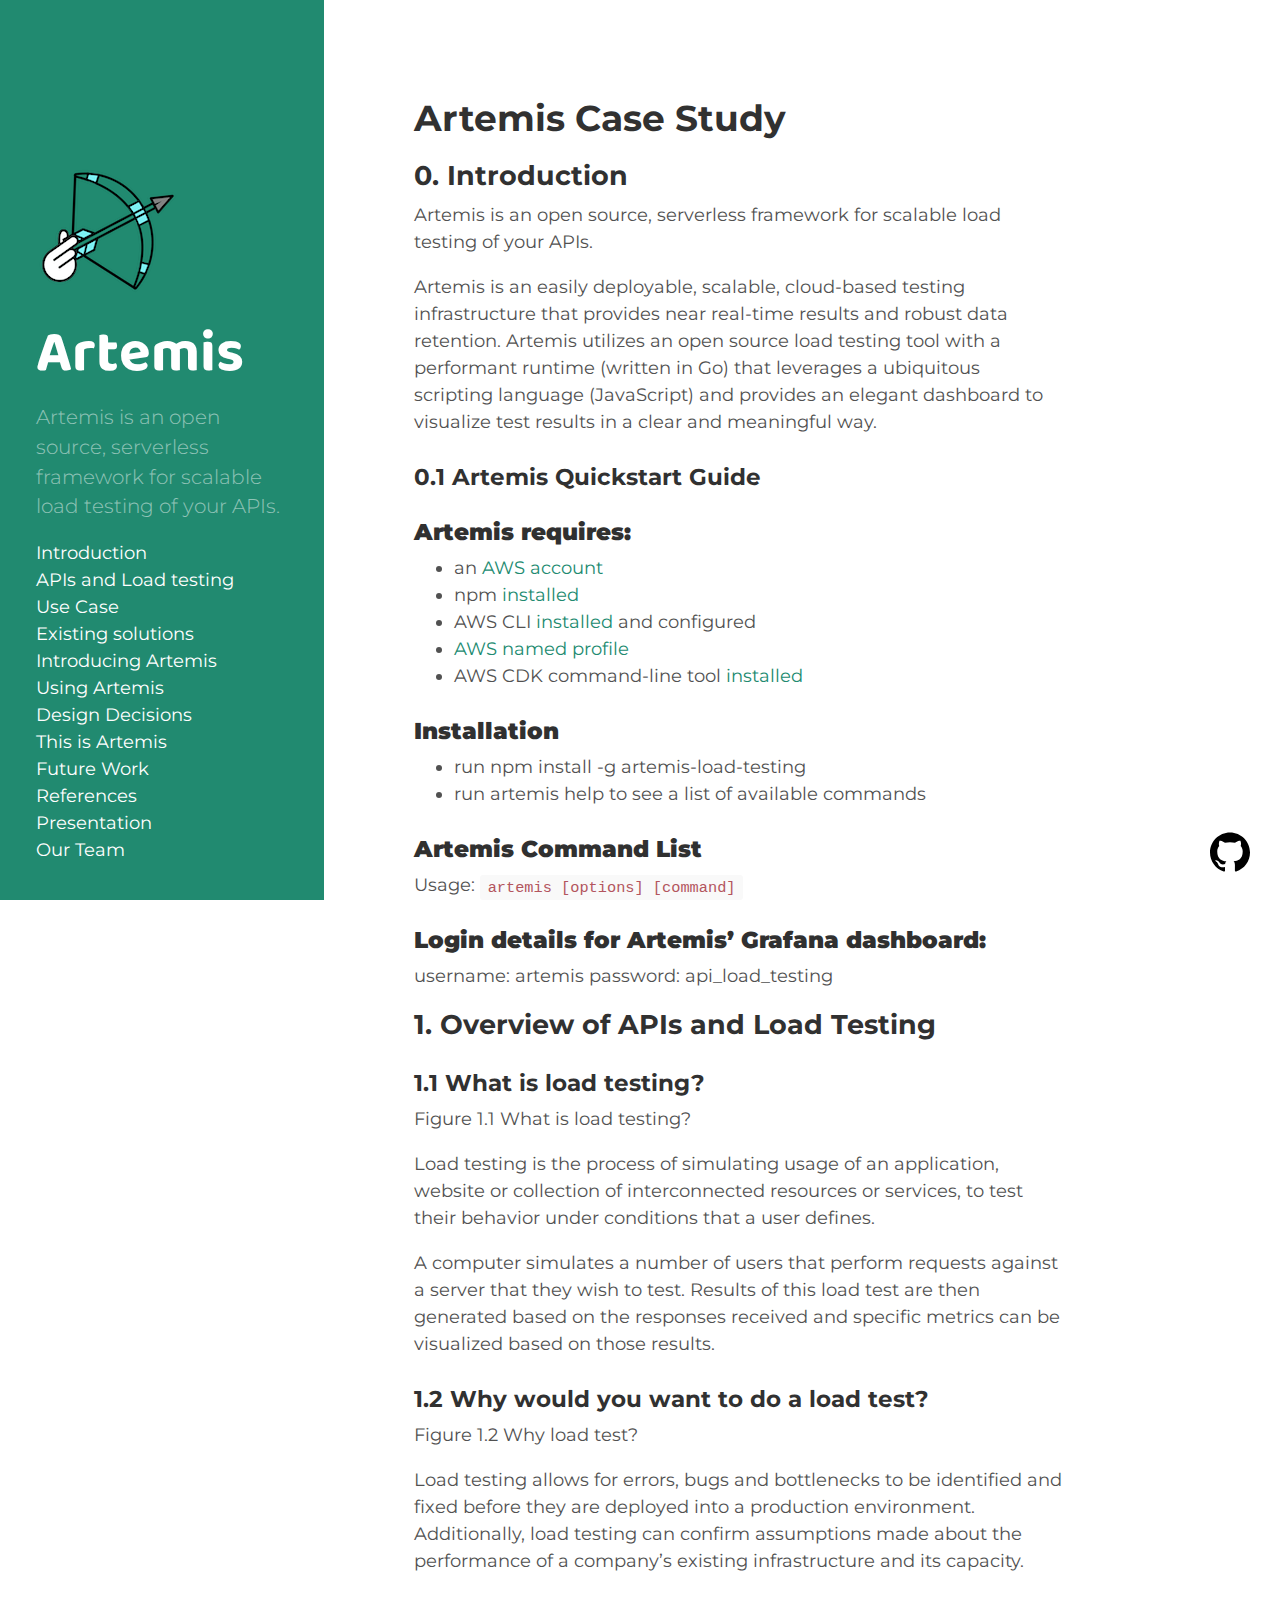
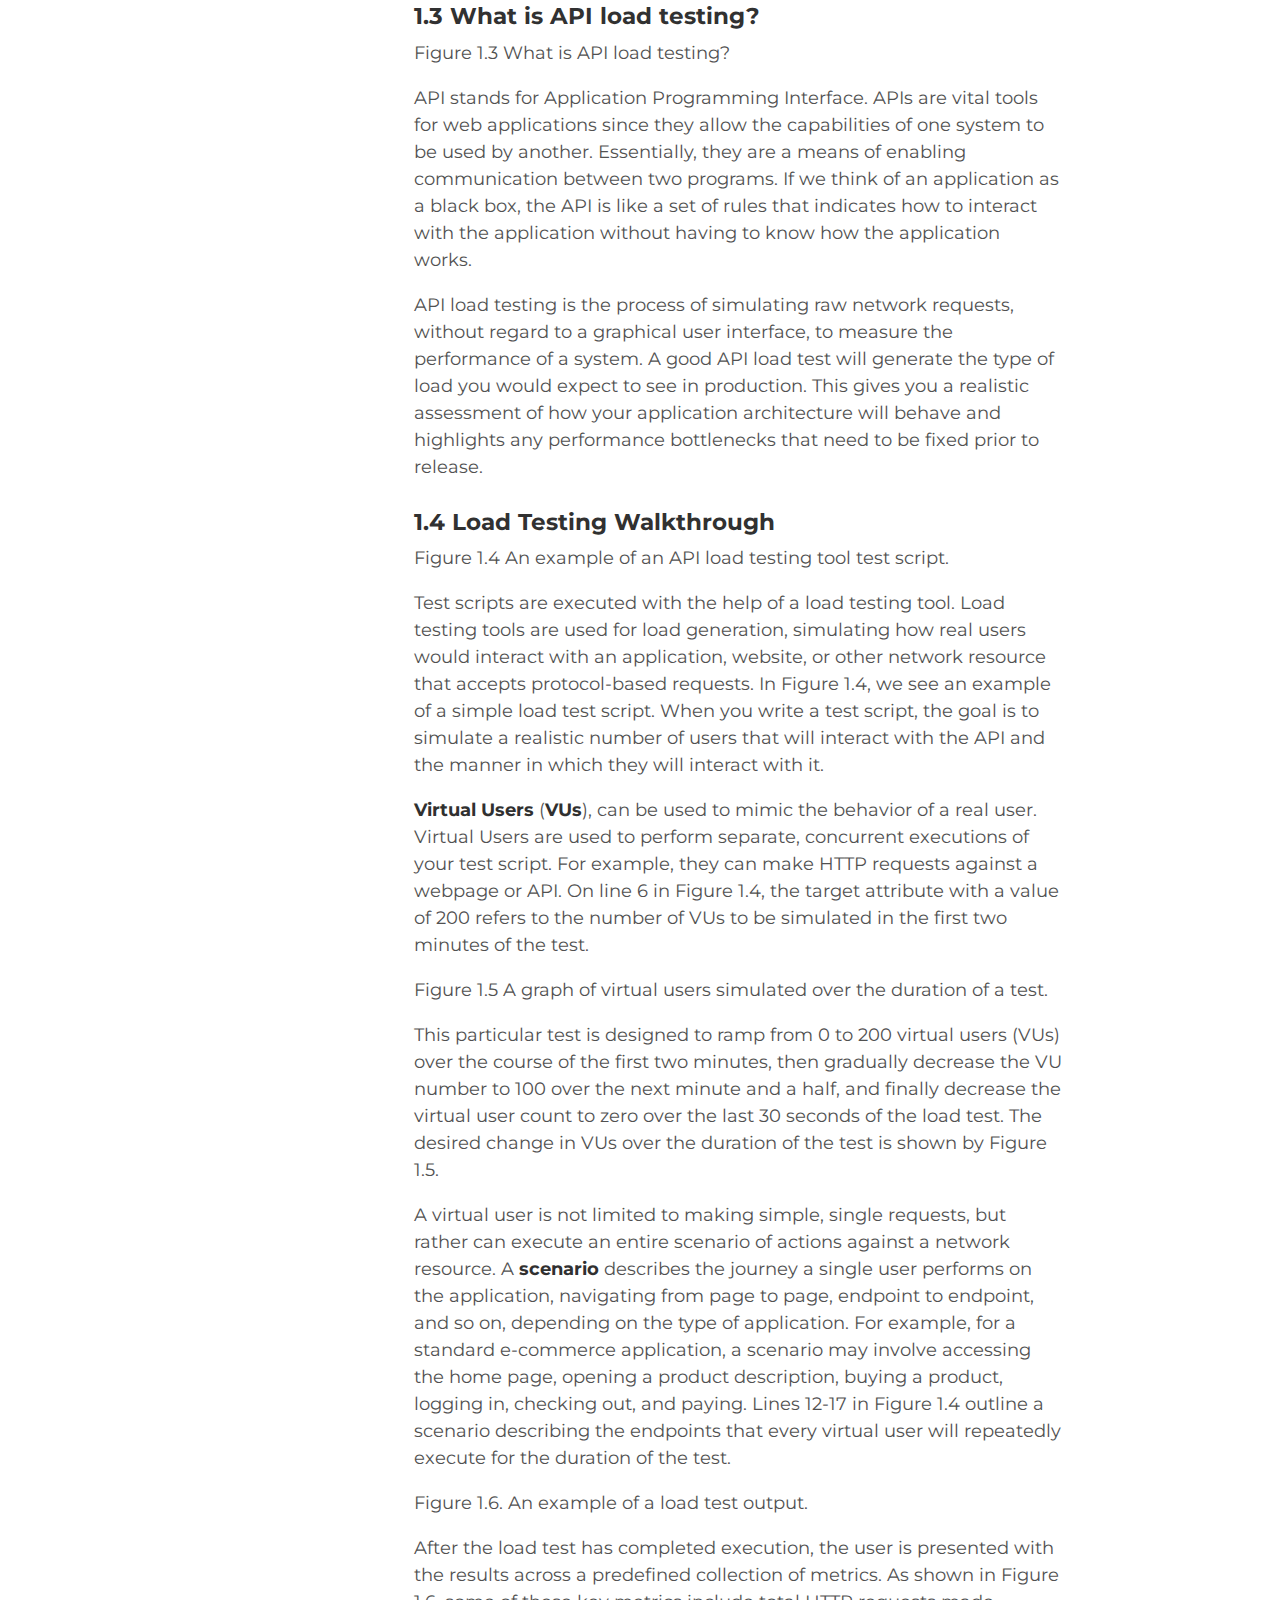
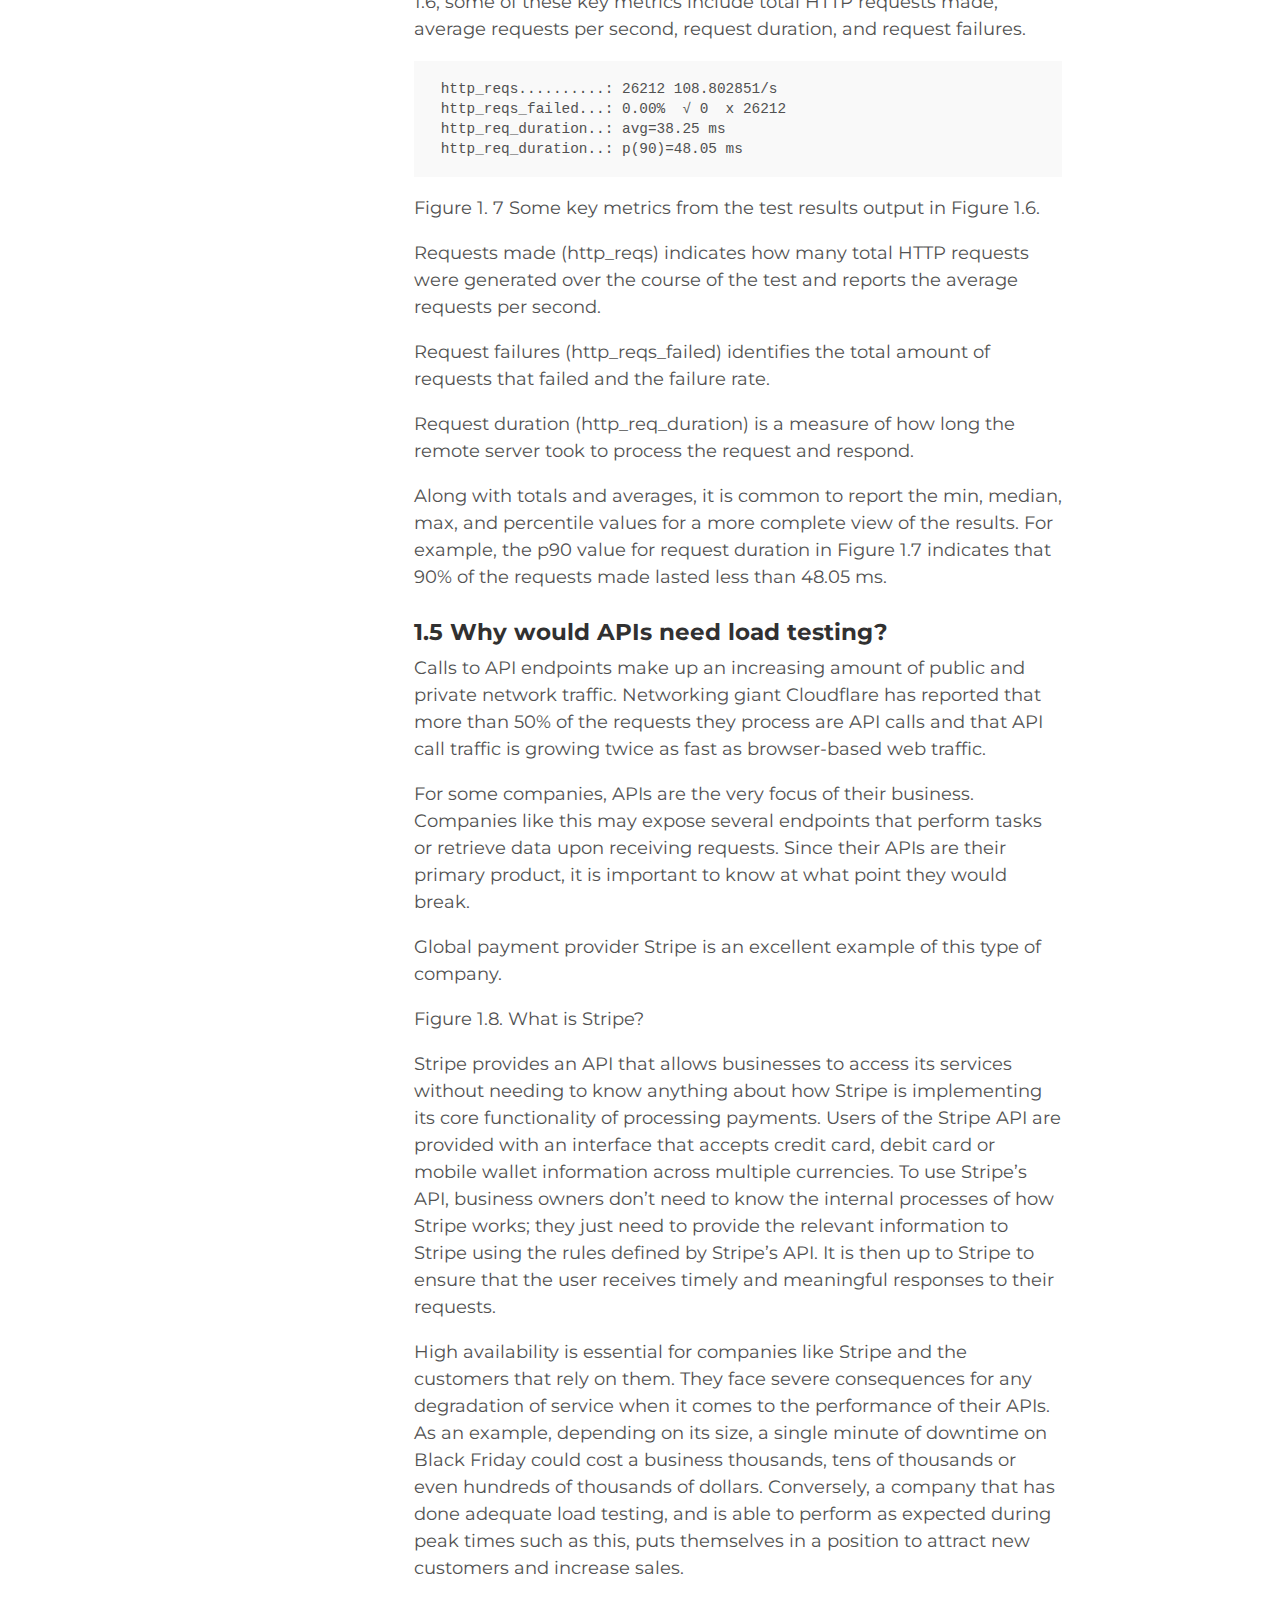
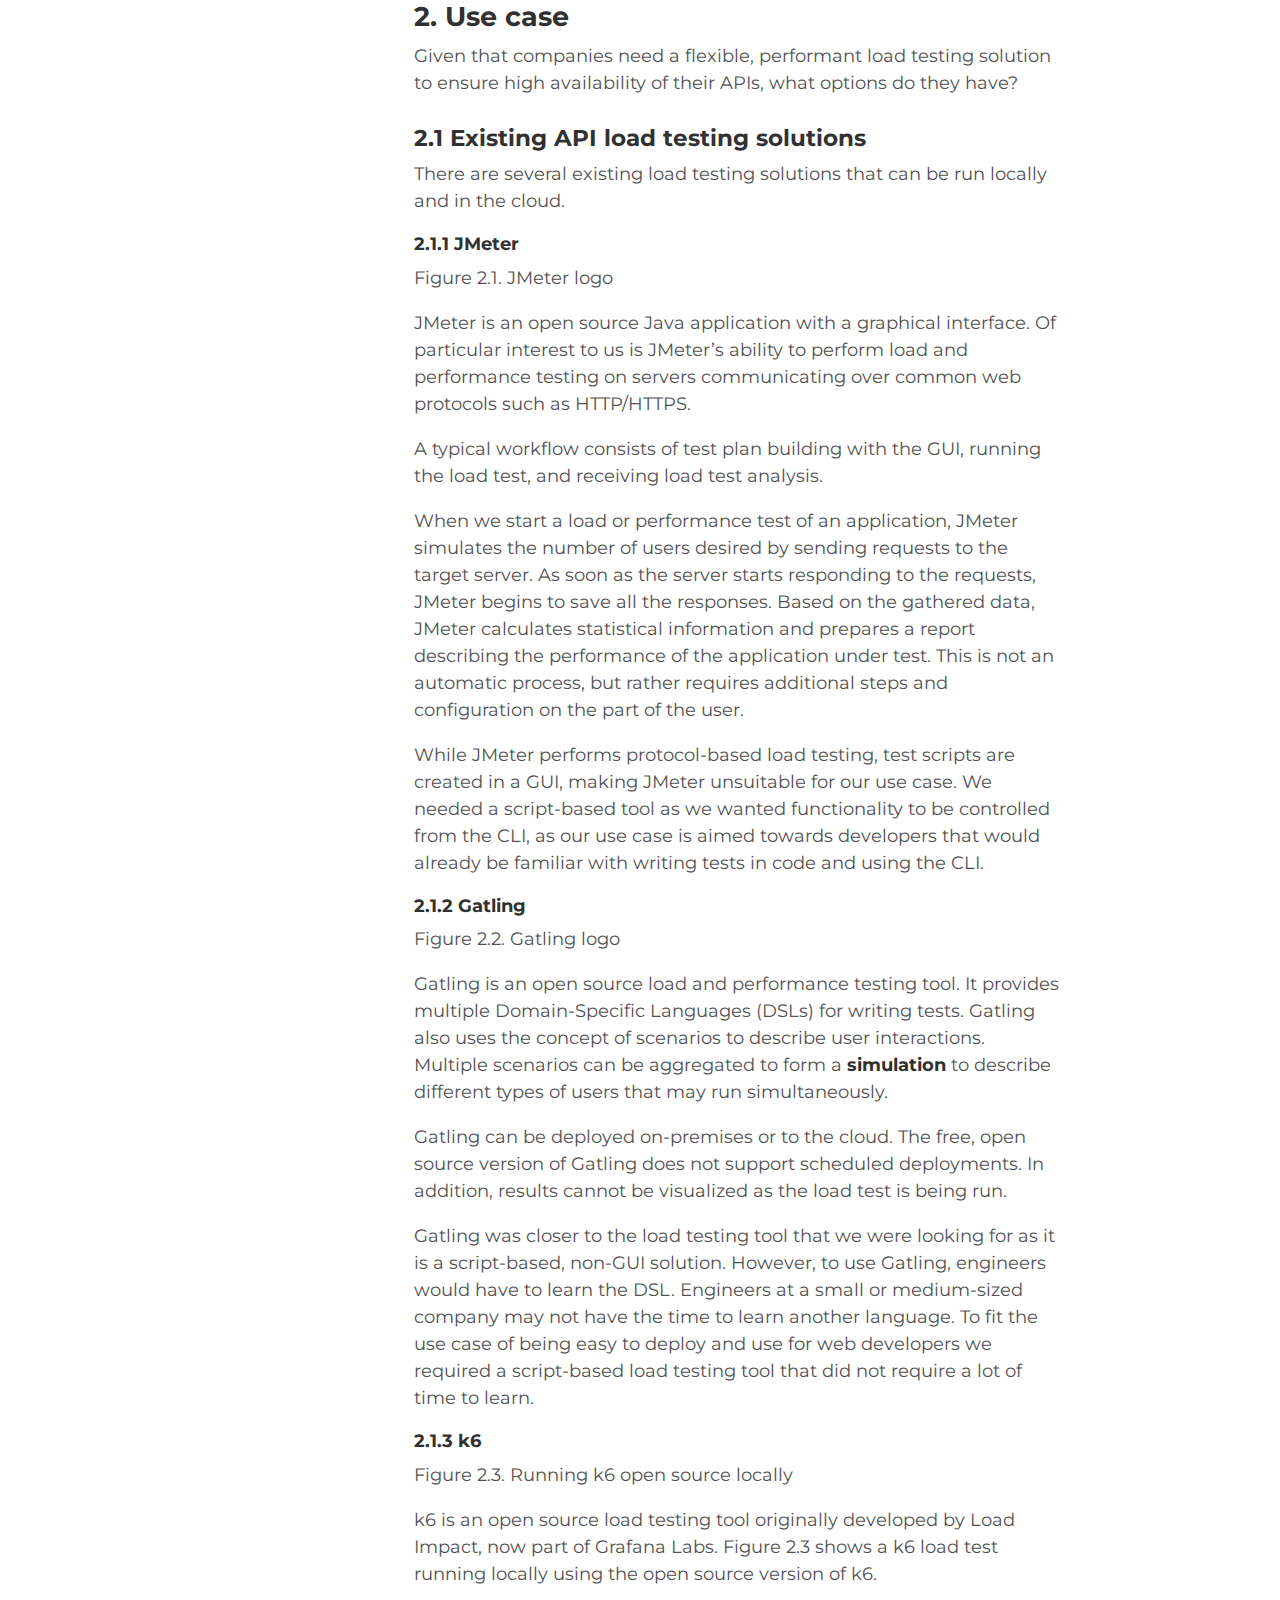
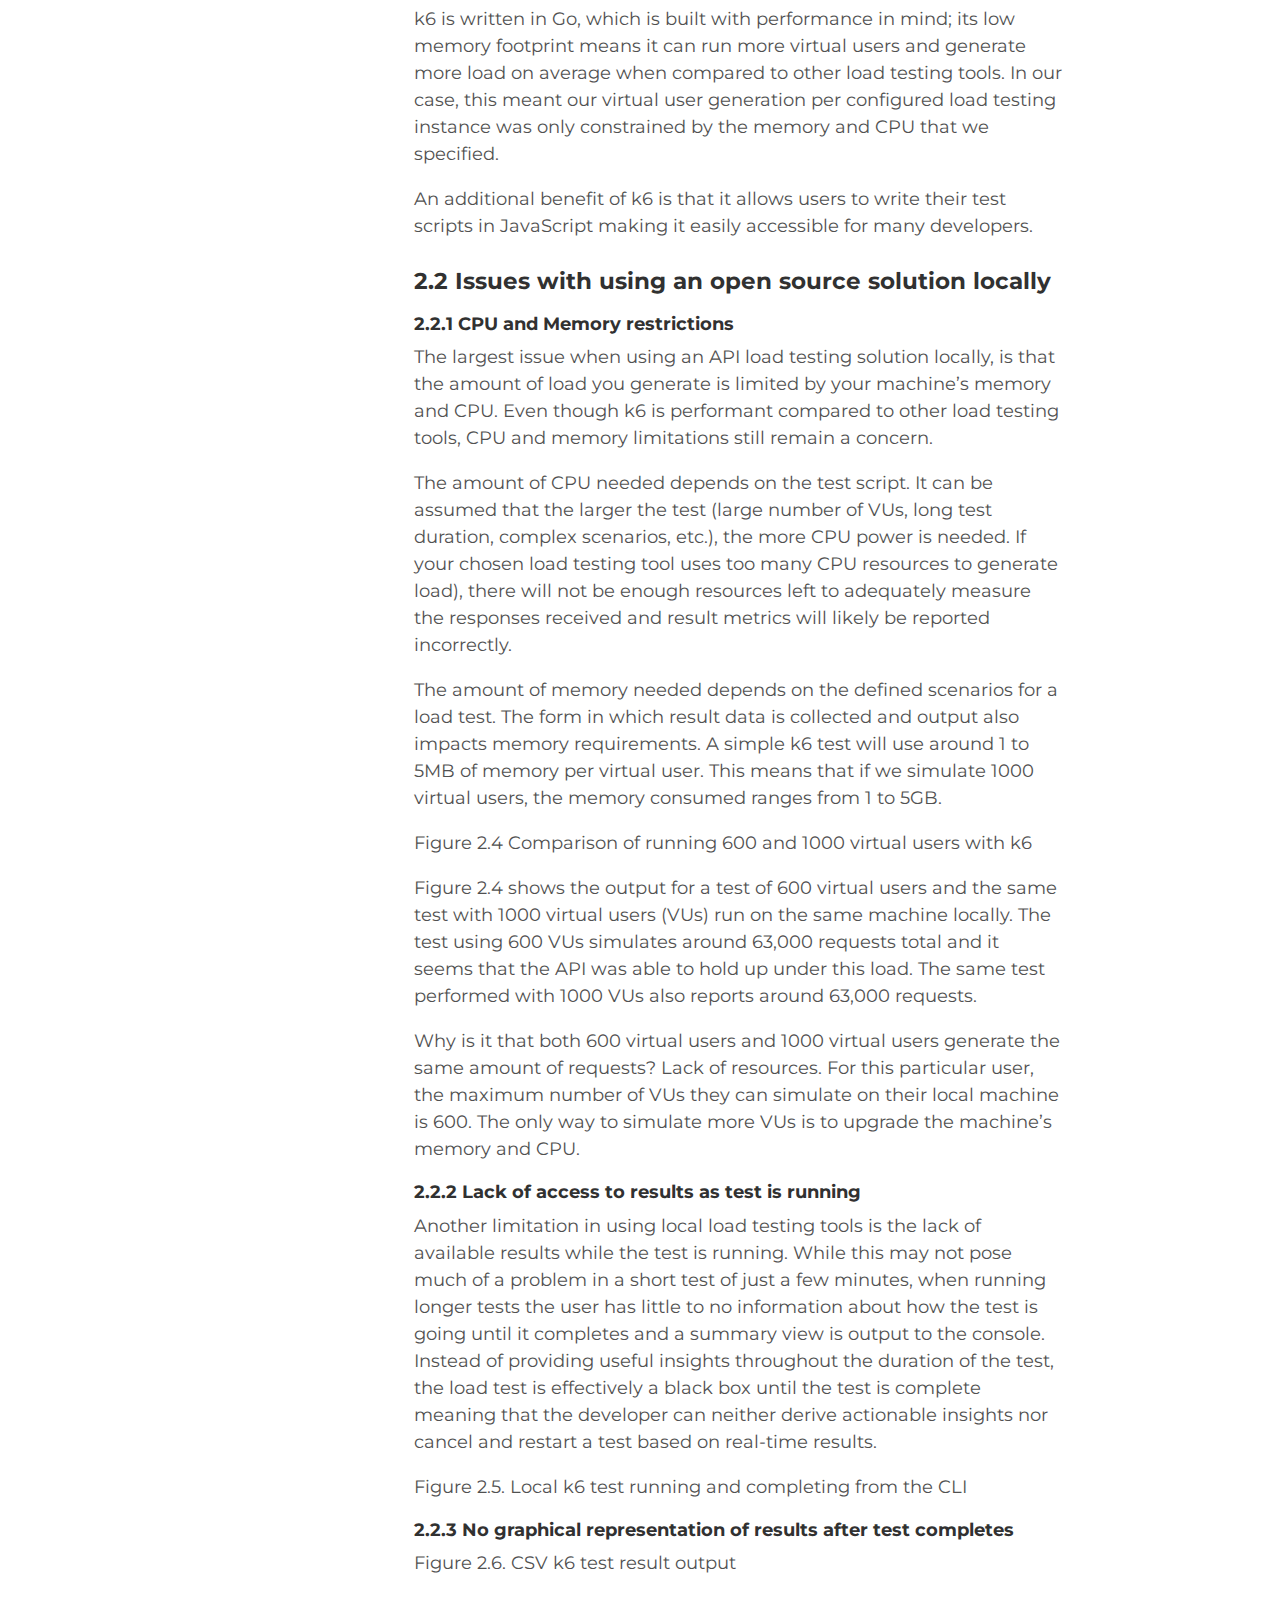
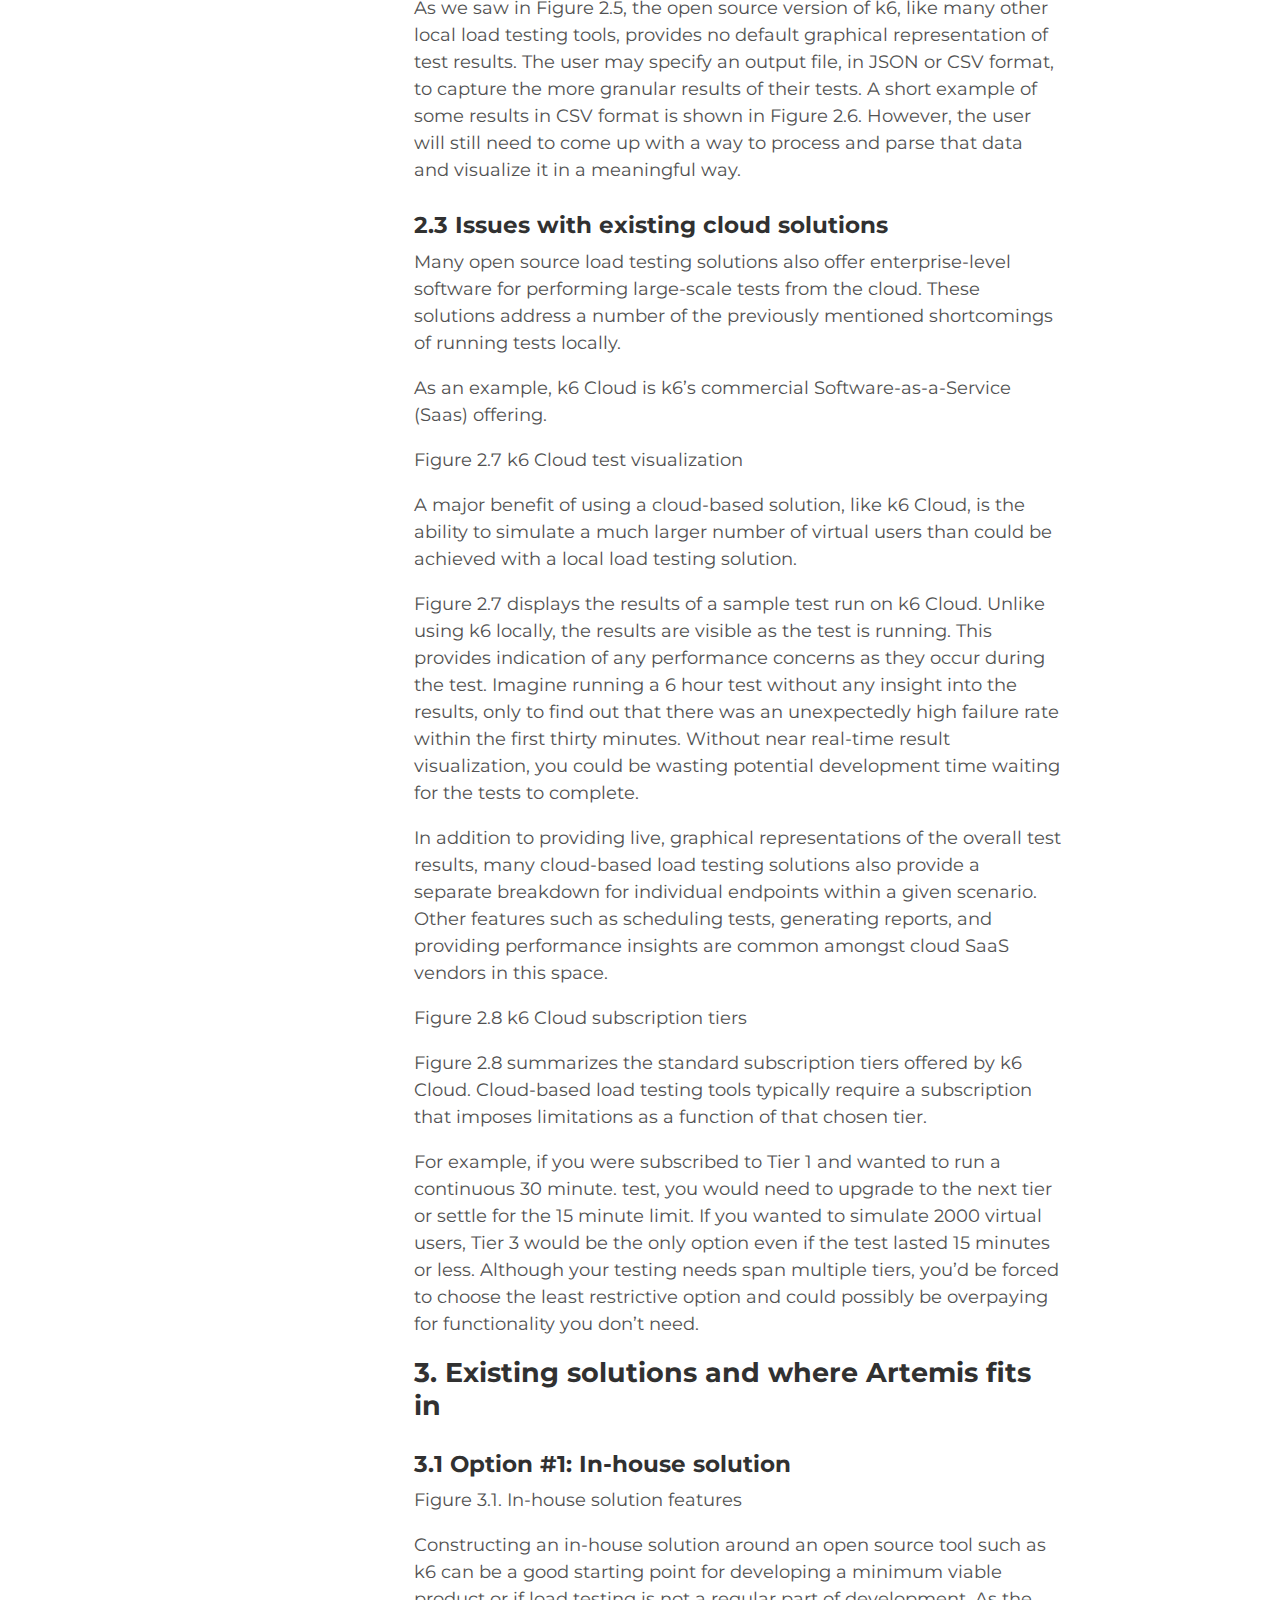
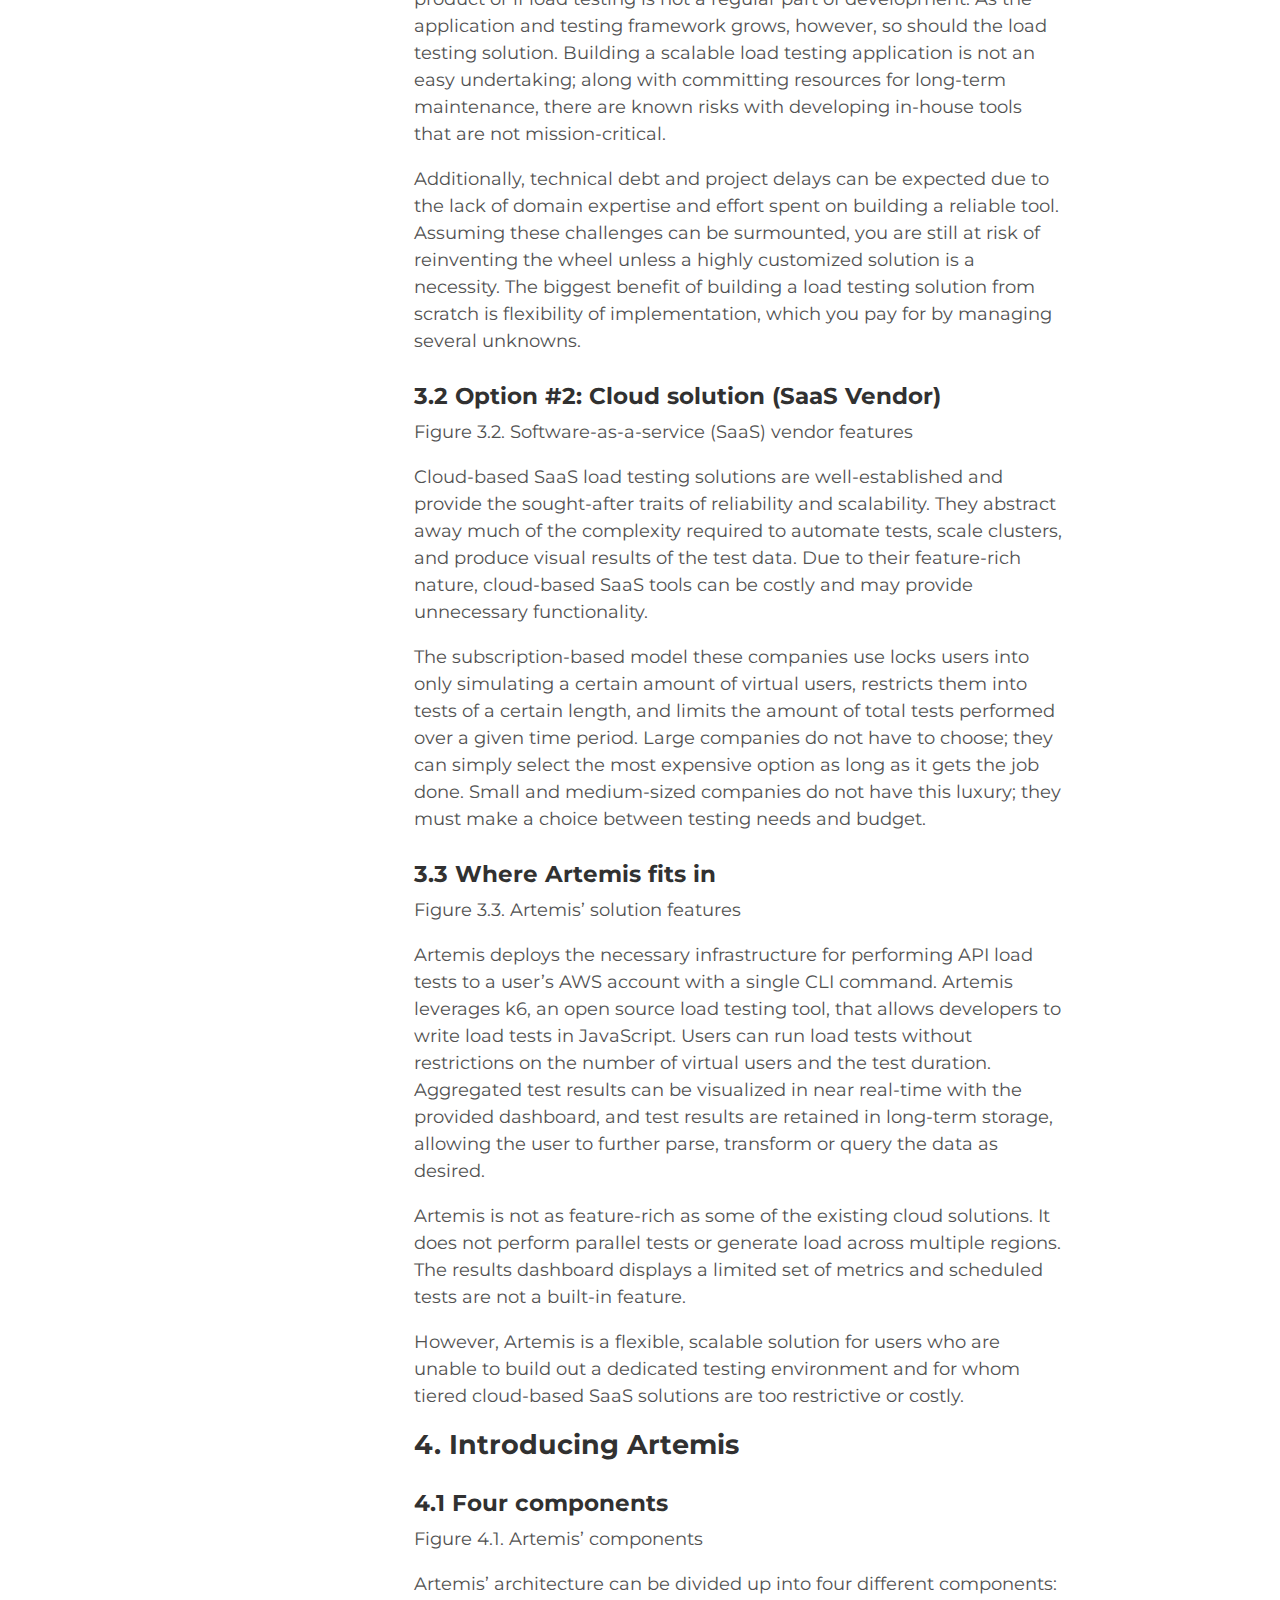
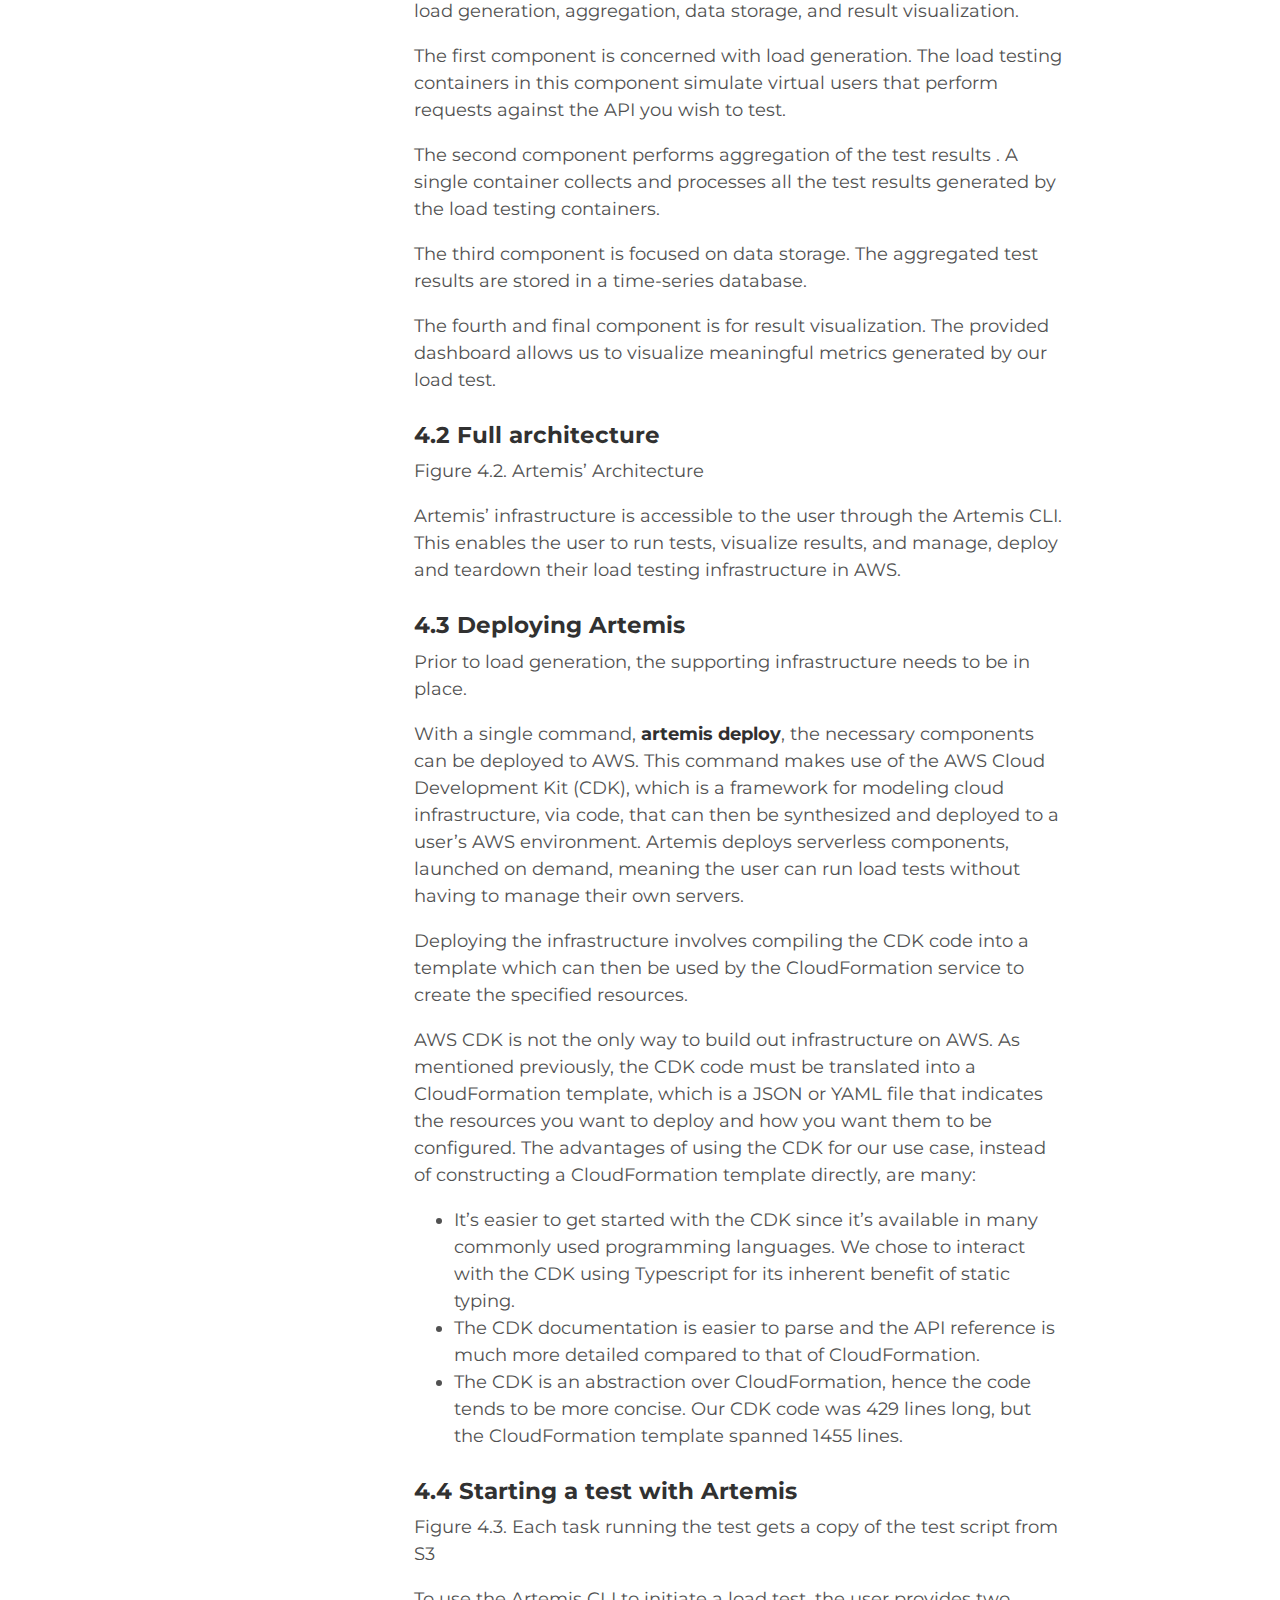
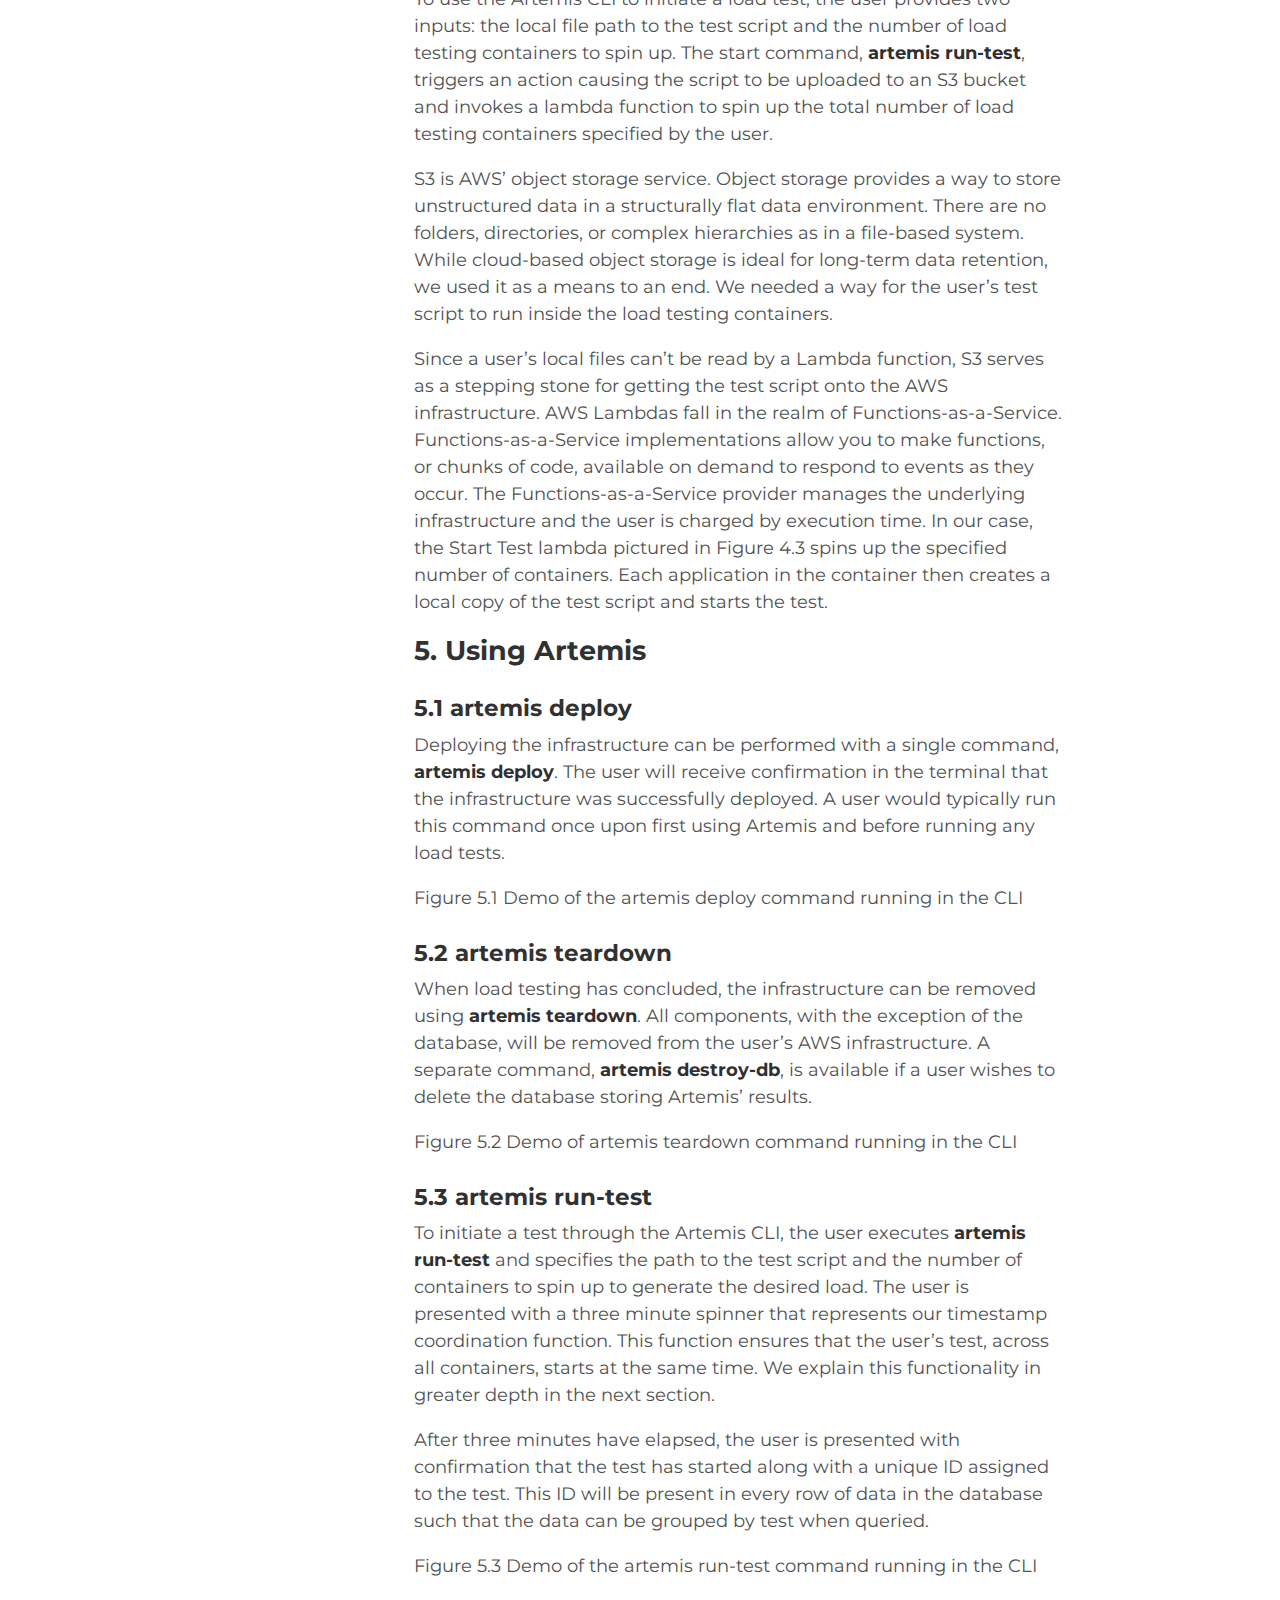
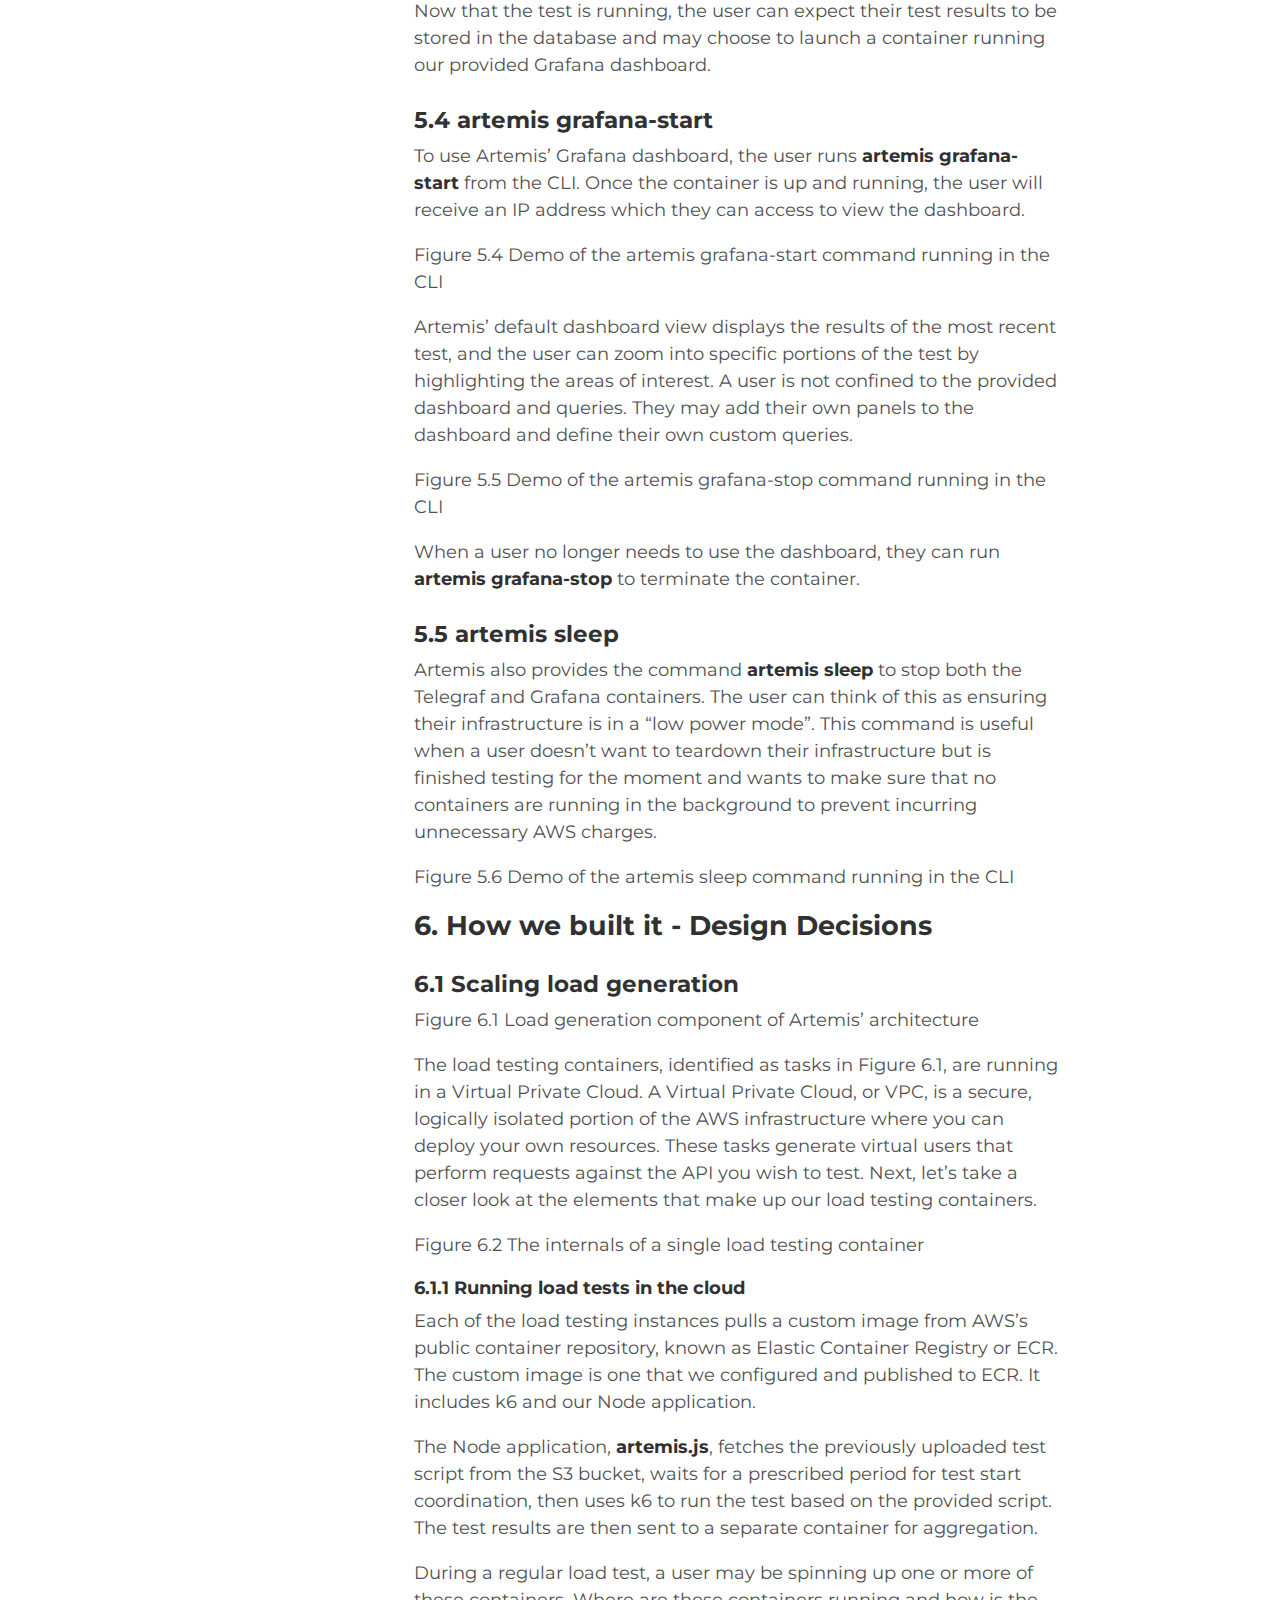
==== index.html @ c4d75700 "deploy: 25a0d66e636367ac8bb43b4549907a92c9ef7c8f" ====
<!doctype html><html xmlns=http://www.w3.org/1999/xhtml xml:lang=en-us lang=en-us><head><link href=https://gmpg.org/xfn/11 rel=profile><meta charset=utf-8><meta name=generator content="Hugo 0.97.3"><meta name=viewport content="width=device-width,initial-scale=1"><title>Artemis</title><meta name=description content="Artemis is an open source, serverless framework for scalable load testing of your APIs."><link type=text/css rel=stylesheet href=https://artemis-load-testing.github.io/css/print.css media=print><link type=text/css rel=stylesheet href=https://artemis-load-testing.github.io/css/poole.css><link type=text/css rel=stylesheet href=https://artemis-load-testing.github.io/css/syntax.css><link type=text/css rel=stylesheet href=https://artemis-load-testing.github.io/css/hyde.css><link rel=preconnect href=https://fonts.googleapis.com><link rel=preconnect href=https://fonts.gstatic.com crossorigin><link href="https://fonts.googleapis.com/css2?family=Baloo+Bhaijaan+2&family=Montserrat:ital,wght@0,400;0,700;1,400;1,700&display=swap" rel=stylesheet><link rel=apple-touch-icon-precomposed sizes=144x144 href=/apple-touch-icon-144-precomposed.png><link rel="shortcut icon" href=/favicon.png><link href=https://artemis-load-testing.github.io/index.xml rel=alternate type=application/rss+xml title=Artemis><div><a href=https://github.com/artemis-load-testing target=_blank><img class=github-icon src=/assets/github.svg></a></div></head><body class=theme-base-0g><aside class=sidebar><div class="container sidebar-sticky"><div class=sidebar-about><img src=/apple-touch-icon-144-precomposed.png>
<a href=https://artemis-load-testing.github.io/><h1>Artemis</h1></a><p class=lead>Artemis is an open source, serverless framework for scalable load testing of your APIs.</p></div><nav><ul class=sidebar-nav><li><a href=/#introduction>Introduction</a></li><li><a href=/#overview_api_load_testing>APIs and Load testing</a></li><li><a href=/#use_case>Use Case</a></li><li><a href=/#existing_solutions>Existing solutions</a></li><li><a href=/#introducing_artemis>Introducing Artemis</a></li><li><a href=/#using_artemis>Using Artemis</a></li><li><a href=/#design_decisions>Design Decisions</a></li><li><a href=/#this_is_artemis>This is Artemis</a></li><li><a href=/#future_work>Future Work</a></li><li><a href=/#references>References</a></li><li><a href=/#presentation>Presentation</a></li><li><a href=/#our_team>Our Team</a></li></ul></nav></div></aside><main class="content container"><div class=posts><article class=post><div class=post><h1>Artemis Case Study</h1><h2 id=introduction>0. Introduction</h2><p>Artemis is an open source, serverless framework for scalable load testing of your APIs.</p><p>Artemis is an easily deployable, scalable, cloud-based testing infrastructure that provides near real-time results and robust data retention. Artemis utilizes an open source load testing tool with a performant runtime (written in Go) that leverages a ubiquitous scripting language (JavaScript) and provides an elegant dashboard to visualize test results in a clear and meaningful way.</p><h3 id=01-artemis-quickstart-guide>0.1 Artemis Quickstart Guide</h3><h3 id=artemis-requires><strong>Artemis requires:</strong></h3><ul><li>an<a href="https://portal.aws.amazon.com/gp/aws/developer/registration/index.html?nc2=h_ct&src=default"> AWS account</a></li><li>npm<a href=https://www.npmjs.com/get-npm> installed</a></li><li>AWS CLI<a href=https://docs.aws.amazon.com/cli/latest/userguide/install-cliv2.html> installed</a> and configured</li><li><a href=https://docs.aws.amazon.com/cli/latest/userguide/cli-configure-profiles.html>AWS named profile</a></li><li>AWS CDK command-line tool<a href=https://docs.aws.amazon.com/cdk/latest/guide/cli.html> installed</a></li></ul><h3 id=installation><strong>Installation</strong></h3><ul><li>run npm install -g artemis-load-testing</li><li>run artemis help to see a list of available commands</li></ul><h3 id=artemis-command-list><strong>Artemis Command List</strong></h3><p>Usage: <code>artemis [options] [command]</code></p><h3 id=login-details-for-artemis-grafana-dashboard><strong>Login details for Artemis&rsquo; Grafana dashboard:</strong></h3><p>username: artemis password: api_load_testing</p><h2 id=overview_api_load_testing>1. Overview of APIs and Load Testing</h2><h3 id=11-what-is-load-testing>1.1 What is load testing?</h3><p>Figure 1.1 What is load testing?</p><p>Load testing is the process of simulating usage of an application, website or collection of interconnected resources or services, to test their behavior under conditions that a user defines.</p><p>A computer simulates a number of users that perform requests against a server that they wish to test. Results of this load test are then generated based on the responses received and specific metrics can be visualized based on those results.</p><h3 id=12-why-would-you-want-to-do-a-load-test>1.2 Why would you want to do a load test?</h3><p>Figure 1.2 Why load test?</p><p>Load testing allows for errors, bugs and bottlenecks to be identified and fixed before they are deployed into a production environment. Additionally, load testing can confirm assumptions made about the performance of a company’s existing infrastructure and its capacity.</p><h3 id=13-what-is-api-load-testing>1.3 What is API load testing?</h3><p>Figure 1.3 What is API load testing?</p><p>API stands for Application Programming Interface. APIs are vital tools for web applications since they allow the capabilities of one system to be used by another. Essentially, they are a means of enabling communication between two programs. If we think of an application as a black box, the API is like a set of rules that indicates how to interact with the application without having to know how the application works.</p><p>API load testing is the process of simulating raw network requests, without regard to a graphical user interface, to measure the performance of a system. A good API load test will generate the type of load you would expect to see in production. This gives you a realistic assessment of how your application architecture will behave and highlights any performance bottlenecks that need to be fixed prior to release. ​​</p><h3 id=14-load-testing-walkthrough>1.4 Load Testing Walkthrough</h3><p>Figure 1.4 An example of an API load testing tool test script.</p><p>Test scripts are executed with the help of a load testing tool. Load testing tools are used for load generation, simulating how real users would interact with an application, website, or other network resource that accepts protocol-based requests. In Figure 1.4, we see an example of a simple load test script. When you write a test script, the goal is to simulate a realistic number of users that will interact with the API and the manner in which they will interact with it.</p><p><strong>Virtual Users</strong> (<strong>VUs</strong>), can be used to mimic the behavior of a real user. Virtual Users are used to perform separate, concurrent executions of your test script. For example, they can make HTTP requests against a webpage or API. On line 6 in Figure 1.4, the target attribute with a value of 200 refers to the number of VUs to be simulated in the first two minutes of the test.</p><p>Figure 1.5 A graph of virtual users simulated over the duration of a test.</p><p>This particular test is designed to ramp from 0 to 200 virtual users (VUs) over the course of the first two minutes, then gradually decrease the VU number to 100 over the next minute and a half, and finally decrease the virtual user count to zero over the last 30 seconds of the load test. The desired change in VUs over the duration of the test is shown by Figure 1.5.</p><p>A virtual user is not limited to making simple, single requests, but rather can execute an entire scenario of actions against a network resource. A <strong>scenario</strong> describes the journey a single user performs on the application, navigating from page to page, endpoint to endpoint, and so on, depending on the type of application. For example, for a standard e-commerce application, a scenario may involve accessing the home page, opening a product description, buying a product, logging in, checking out, and paying. Lines 12-17 in Figure 1.4 outline a scenario describing the endpoints that every virtual user will repeatedly execute for the duration of the test.</p><p>Figure 1.6. An example of a load test output.</p><p>After the load test has completed execution, the user is presented with the results across a predefined collection of metrics. As shown in Figure 1.6, some of these key metrics include total HTTP requests made, average requests per second, request duration, and request failures.</p><pre tabindex=0><code> http_reqs..........: 26212 108.802851/s  	
 http_reqs_failed...: 0.00%  √ 0  x 26212	   
 http_req_duration..: avg=38.25 ms		   
 http_req_duration..: p(90)=48.05 ms		     
</code></pre><p>Figure 1. 7 Some key metrics from the test results output in Figure 1.6.</p><p>Requests made (http_reqs) indicates how many total HTTP requests were generated over the course of the test and reports the average requests per second.</p><p>Request failures (http_reqs_failed) identifies the total amount of requests that failed and the failure rate.</p><p>Request duration (http_req_duration) is a measure of how long the remote server took to process the request and respond.</p><p>Along with totals and averages, it is common to report the min, median, max, and percentile values for a more complete view of the results. For example, the p90 value for request duration in Figure 1.7 indicates that 90% of the requests made lasted less than 48.05 ms.</p><h3 id=15-why-would-apis-need-load-testing>1.5 Why would APIs need load testing?</h3><p>Calls to API endpoints make up an increasing amount of public and private network traffic. Networking giant Cloudflare has reported that more than 50% of the requests they process are API calls and that API call traffic is growing twice as fast as browser-based web traffic.</p><p>For some companies, APIs are the very focus of their business. Companies like this may expose several endpoints that perform tasks or retrieve data upon receiving requests. Since their APIs are their primary product, it is important to know at what point they would break.</p><p>Global payment provider Stripe is an excellent example of this type of company.</p><p>Figure 1.8. What is Stripe?</p><p>Stripe provides an API that allows businesses to access its services without needing to know anything about how Stripe is implementing its core functionality of processing payments. Users of the Stripe API are provided with an interface that accepts credit card, debit card or mobile wallet information across multiple currencies. To use Stripe’s API, business owners don’t need to know the internal processes of how Stripe works; they just need to provide the relevant information to Stripe using the rules defined by Stripe’s API. It is then up to Stripe to ensure that the user receives timely and meaningful responses to their requests.</p><p>High availability is essential for companies like Stripe and the customers that rely on them. They face severe consequences for any degradation of service when it comes to the performance of their APIs. As an example, depending on its size, a single minute of downtime on Black Friday could cost a business thousands, tens of thousands or even hundreds of thousands of dollars. Conversely, a company that has done adequate load testing, and is able to perform as expected during peak times such as this, puts themselves in a position to attract new customers and increase sales.</p><h2 id=use_case>2. Use case</h2><p>Given that companies need a flexible, performant load testing solution to ensure high availability of their APIs, what options do they have?</p><h3 id=21-existing-api-load-testing-solutions>2.1 Existing API load testing solutions</h3><p>There are several existing load testing solutions that can be run locally and in the cloud.</p><h4 id=211-jmeter>2.1.1 JMeter</h4><p>Figure 2.1. JMeter logo</p><p>JMeter is an open source Java application with a graphical interface. Of particular interest to us is JMeter’s ability to perform load and performance testing on servers communicating over common web protocols such as HTTP/HTTPS.</p><p>A typical workflow consists of test plan building with the GUI, running the load test, and receiving load test analysis.</p><p>When we start a load or performance test of an application, JMeter simulates the number of users desired by sending requests to the target server. As soon as the server starts responding to the requests, JMeter begins to save all the responses. Based on the gathered data, JMeter calculates statistical information and prepares a report describing the performance of the application under test. This is not an automatic process, but rather requires additional steps and configuration on the part of the user.</p><p>While JMeter performs protocol-based load testing, test scripts are created in a GUI, making JMeter unsuitable for our use case. We needed a script-based tool as we wanted functionality to be controlled from the CLI, as our use case is aimed towards developers that would already be familiar with writing tests in code and using the CLI.</p><h4 id=212-gatling>2.1.2 Gatling</h4><p>Figure 2.2. Gatling logo</p><p>Gatling is an open source load and performance testing tool. It provides multiple Domain-Specific Languages (DSLs) for writing tests. Gatling also uses the concept of scenarios to describe user interactions. Multiple scenarios can be aggregated to form a <strong>simulation</strong> to describe different types of users that may run simultaneously.</p><p>Gatling can be deployed on-premises or to the cloud. The free, open source version of Gatling does not support scheduled deployments. In addition, results cannot be visualized as the load test is being run.</p><p>Gatling was closer to the load testing tool that we were looking for as it is a script-based, non-GUI solution. However, to use Gatling, engineers would have to learn the DSL. Engineers at a small or medium-sized company may not have the time to learn another language. To fit the use case of being easy to deploy and use for web developers we required a script-based load testing tool that did not require a lot of time to learn.</p><h4 id=213-k6>2.1.3 k6</h4><p>Figure 2.3. Running k6 open source locally</p><p>k6 is an open source load testing tool originally developed by Load Impact, now part of Grafana Labs. Figure 2.3 shows a k6 load test running locally using the open source version of k6.</p><p>k6 is written in Go, which is built with performance in mind; its low memory footprint means it can run more virtual users and generate more load on average when compared to other load testing tools. In our case, this meant our virtual user generation per configured load testing instance was only constrained by the memory and CPU that we specified.</p><p>An additional benefit of k6 is that it allows users to write their test scripts in JavaScript making it easily accessible for many developers.</p><h3 id=22-issues-with-using-an-open-source-solution-locally>2.2 Issues with using an open source solution locally</h3><h4 id=221-cpu-and-memory-restrictions>2.2.1 CPU and Memory restrictions</h4><p>The largest issue when using an API load testing solution locally, is that the amount of load you generate is limited by your machine’s memory and CPU. Even though k6 is performant compared to other load testing tools, CPU and memory limitations still remain a concern.</p><p>The amount of CPU needed depends on the test script. It can be assumed that the larger the test (large number of VUs, long test duration, complex scenarios, etc.), the more CPU power is needed. If your chosen load testing tool uses too many CPU resources to generate load), there will not be enough resources left to adequately measure the responses received and result metrics will likely be reported incorrectly.</p><p>The amount of memory needed depends on the defined scenarios for a load test. The form in which result data is collected and output also impacts memory requirements. A simple k6 test will use around 1 to 5MB of memory per virtual user. This means that if we simulate 1000 virtual users, the memory consumed ranges from 1 to 5GB.</p><p>Figure 2.4 Comparison of running 600 and 1000 virtual users with k6</p><p>Figure 2.4 shows the output for a test of 600 virtual users and the same test with 1000 virtual users (VUs) run on the same machine locally. The test using 600 VUs simulates around 63,000 requests total and it seems that the API was able to hold up under this load. The same test performed with 1000 VUs also reports around 63,000 requests.</p><p>Why is it that both 600 virtual users and 1000 virtual users generate the same amount of requests? Lack of resources. For this particular user, the maximum number of VUs they can simulate on their local machine is 600. The only way to simulate more VUs is to upgrade the machine’s memory and CPU.</p><h4 id=222-lack-of-access-to-results-as-test-is-running>2.2.2 Lack of access to results as test is running</h4><p>Another limitation in using local load testing tools is the lack of available results while the test is running. While this may not pose much of a problem in a short test of just a few minutes, when running longer tests the user has little to no information about how the test is going until it completes and a summary view is output to the console. Instead of providing useful insights throughout the duration of the test, the load test is effectively a black box until the test is complete meaning that the developer can neither derive actionable insights nor cancel and restart a test based on real-time results.</p><p>Figure 2.5. Local k6 test running and completing from the CLI</p><h4 id=223-no-graphical-representation-of-results-after-test-completes>2.2.3 No graphical representation of results after test completes</h4><p>Figure 2.6. CSV k6 test result output</p><p>As we saw in Figure 2.5, the open source version of k6, like many other local load testing tools, provides no default graphical representation of test results. The user may specify an output file, in JSON or CSV format, to capture the more granular results of their tests. A short example of some results in CSV format is shown in Figure 2.6. However, the user will still need to come up with a way to process and parse that data and visualize it in a meaningful way.</p><h3 id=23-issues-with-existing-cloud-solutions>2.3 Issues with existing cloud solutions</h3><p>Many open source load testing solutions also offer enterprise-level software for performing large-scale tests from the cloud. These solutions address a number of the previously mentioned shortcomings of running tests locally.</p><p>As an example, k6 Cloud is k6’s commercial Software-as-a-Service (Saas) offering.</p><p>Figure 2.7 k6 Cloud test visualization</p><p>A major benefit of using a cloud-based solution, like k6 Cloud, is the ability to simulate a much larger number of virtual users than could be achieved with a local load testing solution.</p><p>Figure 2.7 displays the results of a sample test run on k6 Cloud. Unlike using k6 locally, the results are visible as the test is running. This provides indication of any performance concerns as they occur during the test. Imagine running a 6 hour test without any insight into the results, only to find out that there was an unexpectedly high failure rate within the first thirty minutes. Without near real-time result visualization, you could be wasting potential development time waiting for the tests to complete.</p><p>In addition to providing live, graphical representations of the overall test results, many cloud-based load testing solutions also provide a separate breakdown for individual endpoints within a given scenario. Other features such as scheduling tests, generating reports, and providing performance insights are common amongst cloud SaaS vendors in this space.</p><p>Figure 2.8 k6 Cloud subscription tiers</p><p>Figure 2.8 summarizes the standard subscription tiers offered by k6 Cloud. Cloud-based load testing tools typically require a subscription that imposes limitations as a function of that chosen tier.</p><p>For example, if you were subscribed to Tier 1 and wanted to run a continuous 30 minute. test, you would need to upgrade to the next tier or settle for the 15 minute limit. If you wanted to simulate 2000 virtual users, Tier 3 would be the only option even if the test lasted 15 minutes or less. Although your testing needs span multiple tiers, you’d be forced to choose the least restrictive option and could possibly be overpaying for functionality you don’t need.</p><h2 id=existing_solutions>3. Existing solutions and where Artemis fits in</h2><h3 id=31-option-1-in-house-solution>3.1 Option #1: In-house solution</h3><p>Figure 3.1. In-house solution features</p><p>Constructing an in-house solution around an open source tool such as k6 can be a good starting point for developing a minimum viable product or if load testing is not a regular part of development. As the application and testing framework grows, however, so should the load testing solution. Building a scalable load testing application is not an easy undertaking; along with committing resources for long-term maintenance, there are known risks with developing in-house tools that are not mission-critical.</p><p>Additionally, technical debt and project delays can be expected due to the lack of domain expertise and effort spent on building a reliable tool. Assuming these challenges can be surmounted, you are still at risk of reinventing the wheel unless a highly customized solution is a necessity. The biggest benefit of building a load testing solution from scratch is flexibility of implementation, which you pay for by managing several unknowns.</p><h3 id=32-option-2-cloud-solution-saas-vendor>3.2 Option #2: Cloud solution (SaaS Vendor)</h3><p>Figure 3.2. Software-as-a-service (SaaS) vendor features</p><p>Cloud-based SaaS load testing solutions are well-established and provide the sought-after traits of reliability and scalability. They abstract away much of the complexity required to automate tests, scale clusters, and produce visual results of the test data. Due to their feature-rich nature, cloud-based SaaS tools can be costly and may provide unnecessary functionality.</p><p>The subscription-based model these companies use locks users into only simulating a certain amount of virtual users, restricts them into tests of a certain length, and limits the amount of total tests performed over a given time period. Large companies do not have to choose; they can simply select the most expensive option as long as it gets the job done. Small and medium-sized companies do not have this luxury; they must make a choice between testing needs and budget.</p><h3 id=33-where-artemis-fits-in>3.3 Where Artemis fits in</h3><p>Figure 3.3. Artemis’ solution features</p><p>Artemis deploys the necessary infrastructure for performing API load tests to a user’s AWS account with a single CLI command. Artemis leverages k6, an open source load testing tool, that allows developers to write load tests in JavaScript. Users can run load tests without restrictions on the number of virtual users and the test duration. Aggregated test results can be visualized in near real-time with the provided dashboard, and test results are retained in long-term storage, allowing the user to further parse, transform or query the data as desired.</p><p>Artemis is not as feature-rich as some of the existing cloud solutions. It does not perform parallel tests or generate load across multiple regions. The results dashboard displays a limited set of metrics and scheduled tests are not a built-in feature.</p><p>However, Artemis is a flexible, scalable solution for users who are unable to build out a dedicated testing environment and for whom tiered cloud-based SaaS solutions are too restrictive or costly.</p><h2 id=introducing_artemis>4. Introducing Artemis</h2><h3 id=41-four-components>4.1 Four components</h3><p>Figure 4.1. Artemis’ components</p><p>Artemis’ architecture can be divided up into four different components: load generation, aggregation, data storage, and result visualization.</p><p>The first component is concerned with load generation. The load testing containers in this component simulate virtual users that perform requests against the API you wish to test.</p><p>The second component performs aggregation of the test results . A single container collects and processes all the test results generated by the load testing containers.</p><p>The third component is focused on data storage. The aggregated test results are stored in a time-series database.</p><p>The fourth and final component is for result visualization. The provided dashboard allows us to visualize meaningful metrics generated by our load test.</p><h3 id=42-full-architecture>4.2 Full architecture</h3><p>Figure 4.2. Artemis’ Architecture</p><p>Artemis’ infrastructure is accessible to the user through the Artemis CLI. This enables the user to run tests, visualize results, and manage, deploy and teardown their load testing infrastructure in AWS.</p><h3 id=43-deploying-artemis>4.3 Deploying Artemis</h3><p>Prior to load generation, the supporting infrastructure needs to be in place.</p><p>With a single command, <strong>artemis deploy</strong>, the necessary components can be deployed to AWS. This command makes use of the AWS Cloud Development Kit (CDK), which is a framework for modeling cloud infrastructure, via code, that can then be synthesized and deployed to a user’s AWS environment. Artemis deploys serverless components, launched on demand, meaning the user can run load tests without having to manage their own servers.</p><p>Deploying the infrastructure involves compiling the CDK code into a template which can then be used by the CloudFormation service to create the specified resources.</p><p>AWS CDK is not the only way to build out infrastructure on AWS. As mentioned previously, the CDK code must be translated into a CloudFormation template, which is a JSON or YAML file that indicates the resources you want to deploy and how you want them to be configured. The advantages of using the CDK for our use case, instead of constructing a CloudFormation template directly, are many:</p><ul><li>It’s easier to get started with the CDK since it’s available in many commonly used programming languages. We chose to interact with the CDK using Typescript for its inherent benefit of static typing.</li><li>The CDK documentation is easier to parse and the API reference is much more detailed compared to that of CloudFormation.</li><li>The CDK is an abstraction over CloudFormation, hence the code tends to be more concise. Our CDK code was 429 lines long, but the CloudFormation template spanned 1455 lines.</li></ul><h3 id=44-starting-a-test-with-artemis>4.4 Starting a test with Artemis</h3><p>Figure 4.3. Each task running the test gets a copy of the test script from S3</p><p>To use the Artemis CLI to initiate a load test, the user provides two inputs: the local file path to the test script and the number of load testing containers to spin up. The start command, <strong>artemis run-test</strong>, triggers an action causing the script to be uploaded to an S3 bucket and invokes a lambda function to spin up the total number of load testing containers specified by the user.</p><p>S3 is AWS’ object storage service. Object storage provides a way to store unstructured data in a structurally flat data environment. There are no folders, directories, or complex hierarchies as in a file-based system. While cloud-based object storage is ideal for long-term data retention, we used it as a means to an end. We needed a way for the user’s test script to run inside the load testing containers.</p><p>Since a user’s local files can’t be read by a Lambda function, S3 serves as a stepping stone for getting the test script onto the AWS infrastructure. AWS Lambdas fall in the realm of Functions-as-a-Service. Functions-as-a-Service implementations allow you to make functions, or chunks of code, available on demand to respond to events as they occur. The Functions-as-a-Service provider manages the underlying infrastructure and the user is charged by execution time. In our case, the Start Test lambda pictured in Figure 4.3 spins up the specified number of containers. Each application in the container then creates a local copy of the test script and starts the test.</p><h2 id=using_artemis>5. Using Artemis</h2><h3 id=51-artemis-deploy>5.1 artemis deploy</h3><p>Deploying the infrastructure can be performed with a single command, <strong>artemis deploy</strong>. The user will receive confirmation in the terminal that the infrastructure was successfully deployed. A user would typically run this command once upon first using Artemis and before running any load tests.</p><p>Figure 5.1 Demo of the artemis deploy command running in the CLI</p><h3 id=52-artemis-teardown>5.2 artemis teardown</h3><p>When load testing has concluded, the infrastructure can be removed using <strong>artemis teardown</strong>. All components, with the exception of the database, will be removed from the user’s AWS infrastructure. A separate command, <strong>artemis destroy-db</strong>, is available if a user wishes to delete the database storing Artemis’ results.</p><p>Figure 5.2 Demo of artemis teardown command running in the CLI</p><h3 id=53-artemis-run-test>5.3 artemis run-test</h3><p>To initiate a test through the Artemis CLI, the user executes <strong>artemis run-test</strong> and specifies the path to the test script and the number of containers to spin up to generate the desired load. The user is presented with a three minute spinner that represents our timestamp coordination function. This function ensures that the user’s test, across all containers, starts at the same time. We explain this functionality in greater depth in the next section.</p><p>After three minutes have elapsed, the user is presented with confirmation that the test has started along with a unique ID assigned to the test. This ID will be present in every row of data in the database such that the data can be grouped by test when queried.</p><p>Figure 5.3 Demo of the artemis run-test command running in the CLI</p><p>Now that the test is running, the user can expect their test results to be stored in the database and may choose to launch a container running our provided Grafana dashboard.</p><h3 id=54-artemis-grafana-start>5.4 artemis grafana-start</h3><p>To use Artemis’ Grafana dashboard, the user runs <strong>artemis grafana-start</strong> from the CLI. Once the container is up and running, the user will receive an IP address which they can access to view the dashboard.</p><p>Figure 5.4 Demo of the artemis grafana-start command running in the CLI</p><p>Artemis’ default dashboard view displays the results of the most recent test, and the user can zoom into specific portions of the test by highlighting the areas of interest. A user is not confined to the provided dashboard and queries. They may add their own panels to the dashboard and define their own custom queries.</p><p>Figure 5.5 Demo of the artemis grafana-stop command running in the CLI</p><p>When a user no longer needs to use the dashboard, they can run <strong>artemis grafana-stop</strong> to terminate the container.</p><h3 id=55-artemis-sleep>5.5 artemis sleep</h3><p>Artemis also provides the command <strong>artemis sleep</strong> to stop both the Telegraf and Grafana containers. The user can think of this as ensuring their infrastructure is in a “low power mode”. This command is useful when a user doesn’t want to teardown their infrastructure but is finished testing for the moment and wants to make sure that no containers are running in the background to prevent incurring unnecessary AWS charges.</p><p>Figure 5.6 Demo of the artemis sleep command running in the CLI</p><h2 id=design_decisions>6. How we built it - Design Decisions</h2><h3 id=61-scaling-load-generation>6.1 Scaling load generation</h3><p>Figure 6.1 Load generation component of Artemis’ architecture</p><p>The load testing containers, identified as tasks in Figure 6.1, are running in a Virtual Private Cloud. A Virtual Private Cloud, or VPC, is a secure, logically isolated portion of the AWS infrastructure where you can deploy your own resources. These tasks generate virtual users that perform requests against the API you wish to test. Next, let’s take a closer look at the elements that make up our load testing containers.</p><p>Figure 6.2 The internals of a single load testing container</p><h4 id=611-running-load-tests-in-the-cloud>6.1.1 Running load tests in the cloud</h4><p>Each of the load testing instances pulls a custom image from AWS’s public container repository, known as Elastic Container Registry or ECR. The custom image is one that we configured and published to ECR. It includes k6 and our Node application.</p><p>The Node application, <strong>artemis.js</strong>, fetches the previously uploaded test script from the S3 bucket, waits for a prescribed period for test start coordination, then uses k6 to run the test based on the provided script. The test results are then sent to a separate container for aggregation.</p><p>During a regular load test, a user may be spinning up one or more of these containers. Where are these containers running and how is the scaling of these containers handled? The answer is AWS Fargate and AWS Elastic Container Service on a VPC.</p><p>AWS Fargate is a serverless compute engine for containers. It is commonly compared to Elastic Cloud Compute (EC2) as a way to run containers on AWS. Unlike EC2, Fargate eliminates the need to provision and manage servers, and lets you specify and pay for resources per application. Fargate’s serverless nature aligns with our goal of making Artemis serverless for its users. Artemis users can simply write load tests without the burden of determining the optimal compute power needed to run the tests. Lambdas, and more generally Functions-as-a-Service, are also considered serverless. However, Lambda functions proved to be too restrictive since they can only be used for tasks that run for 15 minutes or less. This function timeout imposes a test duration limit on Artemis users, which was not acceptable for our use case.</p><p>All of our containerized applications are running in Fargate instances. ECS allows us to manage, deploy, and scale the containerized applications provisioned by Fargate. The number of instances specified by the user when running a test is used by ECS to determine the number of Fargate instances to spin up.</p><h4 id=612-challenge-determining-container-size-and-number-of-vus-per-container>6.1.2 Challenge: Determining container size and number of VUs per container</h4><p>Through testing and analysis, we determined the optimal number of Virtual Users per container to be 200. This gives the user the greatest flexibility in terms of overall total VUs and length of test duration. Our users write their test scripts for up to 200 VUs and then specify the number of tasks desired for a particular test run. With this information, we can generate load across multiple containers to achieve a large total number of Virtual Users. For example, if a user wants to test for 5,000 VUs, they simply write their script based on 200 VUs and specify a task count of 25. Likewise, if a user wants to perform a load test that simulates 200 or fewer users, they can use the same test script and specify just one task.</p><p>Figure 6.3 Scaling of Fargate instances for an increasing number of virtual users</p><p>Although ECS and Fargate make it easy to spin up serverless instances, we still needed a way to coordinate the starting of load tests across these multiple instances.</p><h4 id=613-challenge-starting-the-same-test-across-multiple-containers-at-the-same-time>6.1.3 Challenge: Starting the same test across multiple containers at the same time</h4><p>Figure 6.4 Tests start as soon as the container is spun up, leading to inaccurate results</p><p>Once we solved the problem of spinning up more than one instance, we noticed that containers in the ready state would automatically run the test script.</p><p>The question to answer then became: How can we decouple the spinning up of instances from the starting of a test?</p><p>Ideally, you would want to have all of the virtual users running at the same time to accurately simulate the desired load. Otherwise, you could end up with skewed test results that wouldn’t accurately reflect the test input and therefore invalidate the test itself.</p><p>[talk about Express app here]</p><p>We first considered using AWS Step Functions to coordinate a series of lambdas for running tasks concurrently. AWS has a Distributed Load Testing Implementation Guide that makes use of Step Functions using worker tasks and a leader task. This requires the leader task to communicate with each of the worker tasks using a Python script to create a socket on the workers to listen for a start message from the leader. This workflow goes beyond what is described here to start multiple tests and would introduce unnecessary complexity to our use case.</p><p>Figure 6.5 Test start at the same time, irrespective of when the container has spun up</p><p>Another option we explored, and how we ended up addressing the problem, was introducing a delay to the running of the test script. This was achieved by generating a timestamp 3 minutes from when the Start Test Lambda is invoked. Each test container then calculates a specific wait time based on when it’s created, using the initial timestamp as a reference. This wait time can be thought of as a container-specific timer, enabling test start synchronization.</p><h3 id=62-data-aggregation>6.2 Data aggregation</h3><p>Figure 6.6 A high level overview of our data aggregation component.</p><p>A single container collects and processes all the test results generated by the load testing containers. Before we go deeper into this part of our infrastructure, let’s examine three reasons why Artemis needs to aggregate result data.</p><p>Figure 6.7 A generic data aggregation workflow</p><h4 id=621-why-we-need-to-aggregate>6.2.1 Why we need to aggregate</h4><p>In order to provide meaningful insights into the performance of the API, the metrics displayed to the user should reflect the load testing results across all containers. As we mentioned before, to generate the load desired by the user, we are spinning up multiple containers with each container running their own load test. The downside of spinning up multiple containers to generate load is that the results generated by each test do not take into account the results generated by tests in other containers. This means that every data point presented to the user when visualizing does not represent the load test as a whole, instead, it represents the performance of the API from the view of a single container.</p><p>We also want to aggregate data so the user can make sense of it when visualized. Plotting too many data points produces too much noise, and by noise we mean any data that a user cannot understand and interpret correctly. If every single data point generated by each container is shown to the user, it is harder to immediately determine how the API is doing.</p><p>Aggregating data also prevents us from having unnecessary writes to and reads from the database. When we aggregate, writes to the database go down since we are reducing the amount of test results before they hit the database. Reads also go down, since our dashboard does not need to query as many data points to display meaningful results.</p><p>We needed a solution that would allow us to funnel test results from all containers into a central location, where we would then proceed to aggregate said results. We considered two approaches to solve this problem.</p><p>Figure 6.8 - Polling test containers for results</p><h4 id=622-challenge-aggregating-data-from-test-results>6.2.2 Challenge: aggregating data from test results</h4><p>First, we looked into a polling-based approach. In this approach, k6 would perform the load test and have the test results written into a file in either JSON or CSV format. We would tail the results file, take those results, and send them to be aggregated.</p><p>An issue with this approach is that k6 consumes a large amount of memory when test results are written to a file. Every virtual user simulated by k6 stores a copy of this file in memory. This presented a problem because simulating a large number of virtual users or performing long tests would deplete the container resources prematurely and terminate the container.</p><p>Even if k6 did not have this memory issue, there was still the challenge of aggregation for us to solve.</p><p>Figure 6.9 - Streaming-based approach using Telegraf</p><p>Then we looked into a streaming-based approach. Instead of bi-directional communication, a streaming approach entails a one-way data flow in near real-time. Each individual load test container sends data, as it is generated, to a single server. The server is configured to combine the results received at a regular time interval. k6 provides the ability to output data in line protocol format through a built-in plugin. After evaluating a number of data aggregation solutions, we chose a tool called Telegraf.</p><p>Figure 6.10 - Example of Telegraf aggregating data points</p><p>Telegraf is an open source data collection agent that is written in Go. It has no external dependencies and has minimal memory requirements. Telegraf includes dozens of built-in plugins that the user can activate as needed for their specific use case. These plugins provide a wide range of input, processing, aggregation and output functionality.</p><p>For our use case, Telegraf has the ability to receive data in <strong>line protocol</strong> format making it compatible with k6. We use Telegraf’s BasicStats and Quantile plugins to calculate the mean, min, max, count, and sum, as well as the p90 and p95 value, of all the incoming data. These metrics are important for accurately representing the test results as a whole.</p><p>We chose to use k6 and Telegraf since they allowed us to do exactly what we needed: stream the data from every single container into a central location and aggregate that data to generate more meaningful results for the user. The Telegraf container aggregates the data every ten seconds, based on the metrics we specify, and then inserts it into a database for long-term storage. We found the ten second window substantially reduced the amount of raw data that we needed to store while retaining meaningful insights into the test results.</p><h4 id=623-challenge-container-communication>6.2.3 Challenge: Container communication</h4><p>Having determined that Telegraf was Artemis’ best option for addressing the problem of data aggregation, we were faced with the problem of how to make our Telegraf container reachable by the numerous test containers executing <strong>artemis.js</strong> and running the user’s tests with k6.</p><p>While all of our containers are running in a single VPC, the serverless nature of our implementation means that container instances get spun up and torn down on demand and the private and public IP address of our Telegraf container will change whenever a new instance of it is created. We needed a straightforward way to always make the current instance of our Telegraf container reachable by all of our test containers.</p><p>We solved this problem by running our Telegraf container as a service within our ECS cluster and enabling service discovery on that service. This allowed us to retain the ephemeral nature of the container while providing a static address for our test containers to connect to when sending results. If a user runs a test and a Telegraf instance is not running within this service, our implementation starts a new Telegraf container along with the test containers. Whenever a new Telegraf instance within that service is launched, ECS uses AWS CloudMap to update Route 53, which is AWS’ DNS service, to be aware of the IP address of the Telegraf container within the VPC. Route 53 then maps that address to the DNS of the service we defined, so when our test containers send data to <a href=http://artemis-telegraf.artemis:8186>http://artemis-telegraf.artemis:8186</a>, it is correctly routed to the currently running instance of Telegraf.</p><h3 id=63-data-storage>6.3 Data storage</h3><p>Figure 6.11 - High level overview highlighting the data storage component</p><p>Next, we were faced with the problem of how to best store data long-term for historical monitoring purposes while retaining the scalable and serverless quality of the rest of Artemis’ architecture.</p><h4 id=631-why-store-all-this-data>6.3.1 Why store all this data?</h4><p>One of the main restrictions imposed by existing cloud solutions that we wanted to address with Artemis was that of data retention. Existing API load testing SaaS solutions, depending on the subscription tier, offer from one to six months of data retention. Early on, we decided that Artemis would not impose any restrictions in terms of data retention for better historical data analysis.</p><p>Historical data, regardless of the industry, allows us to look at the past and helps us detect and analyze changes as we approach the present. When dealing with an issue, keeping data long-term allows us to answer several important questions: has this issue happened before? And if it has, when did it first start and why? Being able to search over months or years of historical data can be a huge advantage and may allow you to more easily answer these questions.</p><p>The knowledge gained from past data can provide you with greater confidence in your system. For load testing specifically, historical data enables the tracking of performance over time, which is essential when dealing with APIs.</p><h4 id=632-time-series-databases>6.3.2 Time-series databases</h4><p>k6, the load testing tool at the center of Artemis, outputs test results as time-series data. <strong>Time-series data</strong> is a sequence of data points collected over time intervals, giving us the ability to track changes over time. Time-series data can track changes over milliseconds, days, or even years. This type of data accumulates very quickly, and normal databases are not designed to handle the large amounts of necessary writes.</p><p>k6 also recognizes how large amounts of data introduce an additional challenge, &ldquo;&mldr;a large load test will likely produce a massive amount of data points. On the storage side, the database will likely become another bottleneck…In this case, your team must choose a high-performing database, optimizing for this use case, and typically aggregating the data before storing it.&rdquo;</p><p>The two main benefits that time-series databases provide over traditional databases are usability and scale. Usability refers to any features, like continuous queries, that enable the user to more easily perform data analysis. Time-series databases are able to offer greater scalability since they treat time as a first-class citizen. Treating time as a first-class citizen introduces efficiencies such as higher data ingest rates and faster queries at scale.</p><h4 id=633-prometheus-as-a-data-storage-solution>6.3.3 Prometheus as a data storage solution</h4><p>First, we looked into Prometheus as a potential data storage solution. Prometheus is an open source, metrics based monitoring system and time-series database. The user is able to query data from Prometheus using its own custom, independent query language, PromQL. PromQL has no overlap with other query languages used in time-series databases. The user would need to learn a new language to utilize this solution.</p><p>k6 supports sending test result metrics to a Prometheus remote write endpoint through the use of an extension. To maintain Artemis’ serverless nature, we would need to use the AWS Managed Prometheus service (AMP), a serverless solution where cost is based on the metrics ingested, stored or queried. Otherwise, using Prometheus on AWS would require the user to manage an EC2 instance and thus not be serverless.</p><p>Our envisioned infrastructure had our load testing container, running k6, stream the test result data directly to the AMP remote write endpoint. Data aggregation was not being considered at this point. This remote write endpoint was provided by AMP immediately after creating a Prometheus instance. An issue with this approach is that AMP, as well as other AWS services, requires requests sent over HTTP to provide AWS authentication information through the SigV4, or Signature Version 4, signing process. Since k6 lacks the ability to do this, we looked into ways in which we would sign the requests before they were sent to AMP.</p><p>A potential solution involved running a sidecar container which would run AWS SigV4 Proxy. AWS SigV4 Proxy is an open source project that looks for AWS SDK credentials in three different areas: environment variables, shared credentials file, or the IAM role for the ECS task role. Requests would be routed from k6 to the proxy, the proxy would sign these requests using the credentials found, and then the requests would be forwarded to AWS AMP. While this solution would allow AMP to accept the test results produced by k6, it would effectively double the amount of containers deployed per test. Doubling the containers would duplicate the cost per test as well as introduce more points of failure.</p><h4 id=634-timestream>6.3.4 Timestream</h4><p>The next data storage solution we looked into was AWS Timestream. AWS Timestream is a scalable, serverless time-series database. Like AWS Managed Prometheus, Timestream&rsquo;s pricing is based on writes, queries, and storage. For our use case, there are two qualities of Timestream that make it a better solution for our data storage component when compared to Prometheus: the query language used and the way data is stored.</p><p>Timestream uses SQL as its query language. Since one of our main design decisions is to make Artemis easy to use, giving the user the option to query data in a widely used language like SQL is a better option compared to PromQL. Timestream stores data in both memory and magnetic stores. The in-memory store is used for recent data while the magnetic store is used for historical data. Timestream has the ability to automatically move data from the memory store to the magnetic store as it reaches a certain age. The magnetic store is a more cost-effective way of storing data; this is ideal for our users, since they might choose to retain their load test results over long periods of time.</p><p>This, combined with the fact that it integrates well with k6, Telegraf and our overall architecture implementation, made Timestream the right choice for Artemis’ data storage component.</p><p>Figure 6.12 - Aggregated time-series data is inserted to Timestream database</p><h3 id=64-result-visualization>6.4 Result Visualization</h3><p>At this point we haven’t seen any of the results of the load tests. We needed a means to make sense of the data, in a way that was easy to understand. This leads us to our fourth and final component: result visualization. Let’s take a look at how we decided to implement this part of Artemis’ infrastructure.</p><p>Figure 6.13 - High level overview of the data visualization component</p><h4 id=641-grafana-dashboard>6.4.1 Grafana dashboard</h4><p>Grafana provides an open source solution for visualizing data over time via a customizable dashboard. It connects to several databases such as PostgreSQL, InfluxDB, MySQL, and AWS Timestream and allows the user to decide on what information to display by associating a data source and one or more database queries with a panel. A dashboard can be composed of several user-customized panels. At any point during the creation process, a dashboard’s configuration can be preserved as a JSON file and re-used as a template for other dashboards.</p><p>Figure 6.14 - A panel (top) and the associated data source and database query (bottom) that informs the graph displayed by the panel.</p><p>We chose Grafana for its modular, easy-to-use dashboard that allows for data to be visualized in different ways. We connected Grafana to Amazon Timestream via a plugin available from Grafana Labs. Although we configured a default dashboard view, the Artemis user has the flexibility to display additional metrics that they deem important.</p><p>As demonstrated in section 5.4, the Artemis CLI can be used to spin up a Grafana container that will automatically query the Timestream database. This will allow us to visualize the results of our tests. Results are updated every ten seconds as the tests are running.</p><p>We wrote custom database queries to display the following metrics in the dashboard: virtual users simulated, HTTP request duration, requests per second, and request errors. These metrics are often displayed in other load testing result visualizations and provide a baseline understanding of how the API is performing. For example, if the request rate (requests/second) does not correlate with the change in VUs, it could indicate a bottleneck.</p><p>The four summary panels shown at the top of the dashboard provide statistics to enable a user to see how their test is running at a glance.</p><p>Total requests per second shows the number of requests made every second to all endpoints in the test script. On its own, this metric does not tell us much about the performance of the API, but when request duration increases or errors start to appear, it lets us know at what point our system starts to break.</p><p>Figure 6.15 - Top half of the Grafana dashboard showing the four summary panels and total requests per second.</p><p>Figure 6.16 is the associated query that obtains the data from Timestream to illustrate the total requests/second. It locates the rows that have a value of “value_sum” within the measure_name column of the http_reqs table. A single measure_value within a “value_sum” row indicates the sum of HTTP requests made across all containers over the Telegraf aggregation period. On line 1, the sum of the number of HTTP requests is divided by the 10 second period to determine an approximate number of requests per second.</p><p>Figure 6.16 - Timestream query for total requests/second panel.</p><p>HTTP Request Duration displays how long it takes to perform the entire request-response cycle. This metric is represented in four different ways: min, p90, p95, and max. The percentile values allow the user to determine the request duration that most users are experiencing. If these percentiles are complemented with minimum and maximum measurements, then it is possible to have a much more complete view of the data and better understand how the system behaved.</p><p>Figure 6.17 - Bottom half of the Grafana dashboard showing three panels: HTTP Request Duration, HTTP Failures, and Virtual Users</p><p>The HTTP Failures panel displays dots that represent any response that returned with a status code in the 400 or 500 range. This allows the user to quickly determine how many errors occurred within a certain time period.</p><p>The bottom right panel, Virtual Users, displays the total number of users simulated across all containers.</p><h2 id=this_is_artemis>7. This is Artemis - Final Architecture</h2><p>[bullet summary]</p><p>Figure 7.1 - Full Artemis architecture highlighting its four components</p><h2 id=future_work>8. Future Work</h2><p>Let’s briefly talk about some things we’d like to add to Artemis in the future.</p><p>Our current infrastructure allows for testing up to 20,000 VUs. This limitation is a function of our aggregation implementation. We would like to explore ways to scale this aggregation step to accommodate an even greater number of VUs.</p><p>We would also like to implement an automatically generated “executive summary” of the results of each test that could be easily shared across the user’s team or organization.</p><p>Currently, tests can be started on demand only. We would like to add functionality that allows users to schedule tests as well.</p><h2 id=references>9. References</h2><h2 id=presentation>Presentation</h2><h2 id=our_team>Our Team</h2></div></article></div></main></body></html>
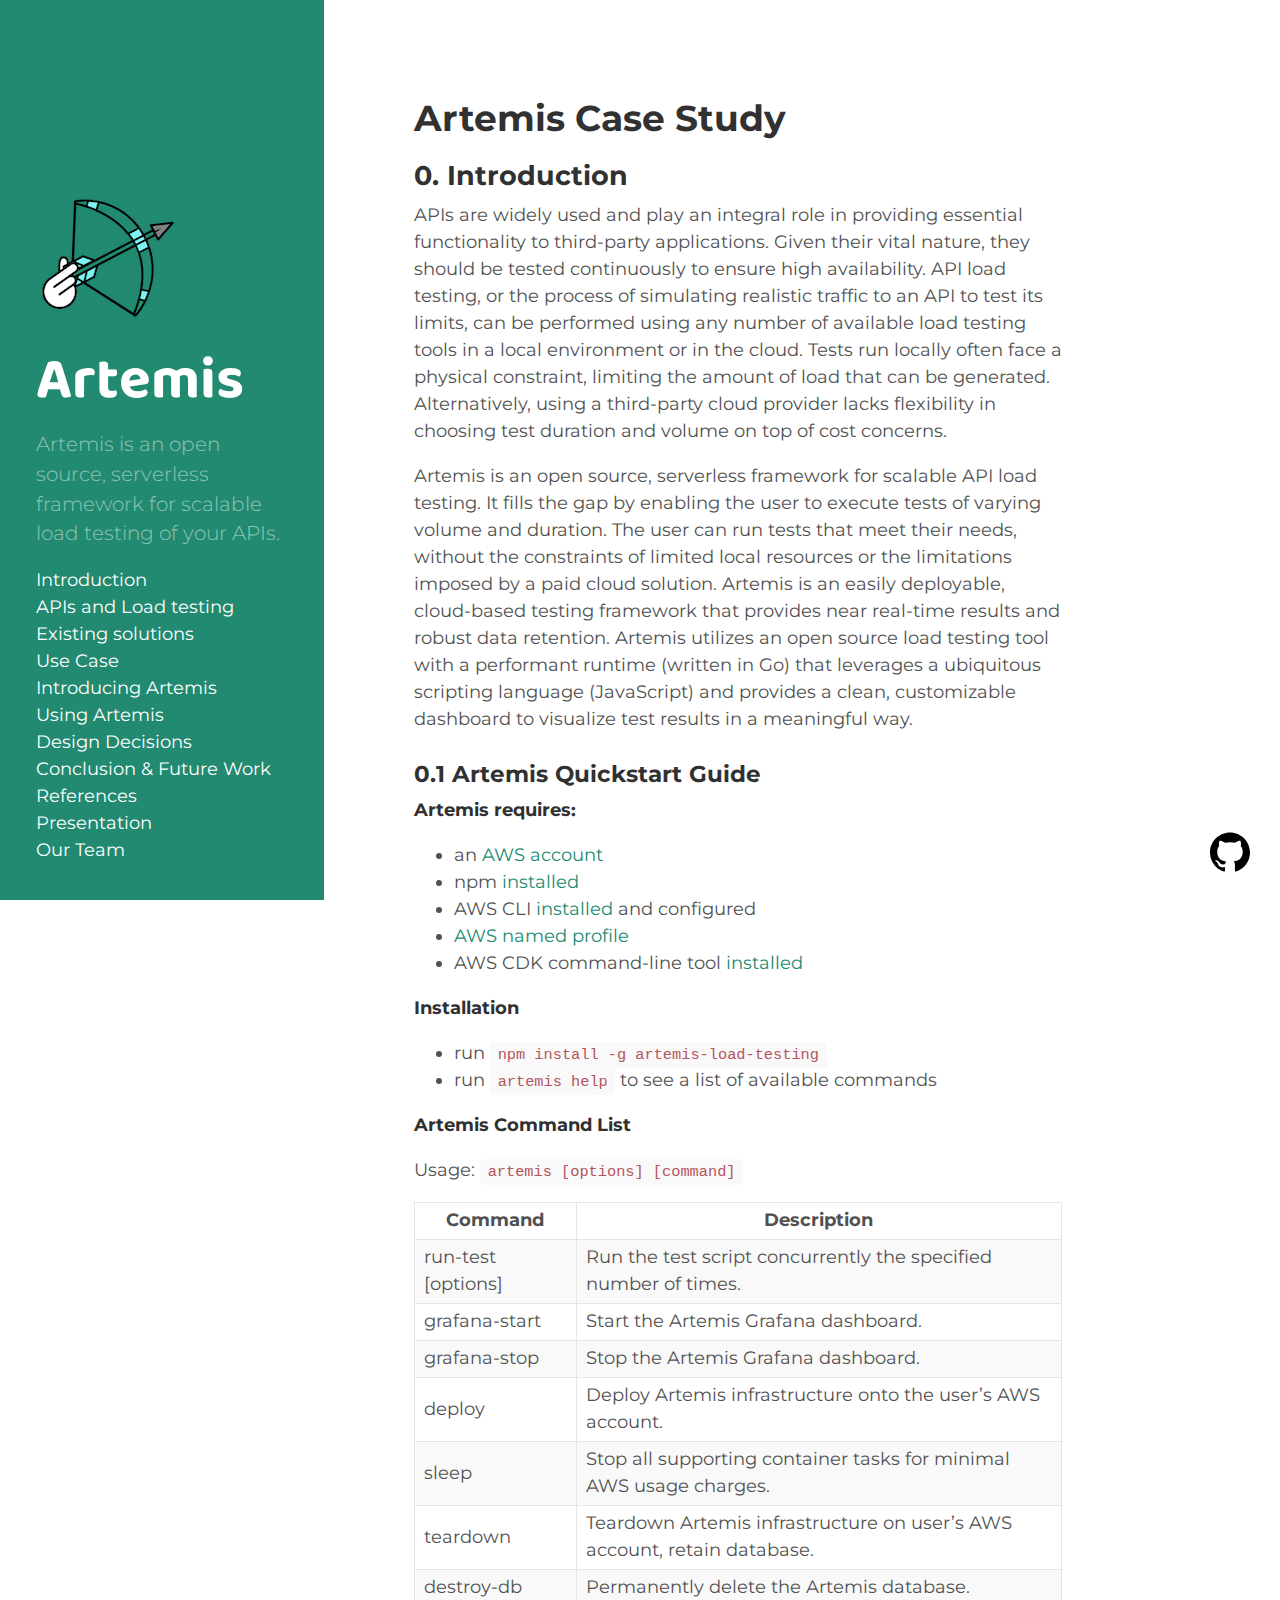
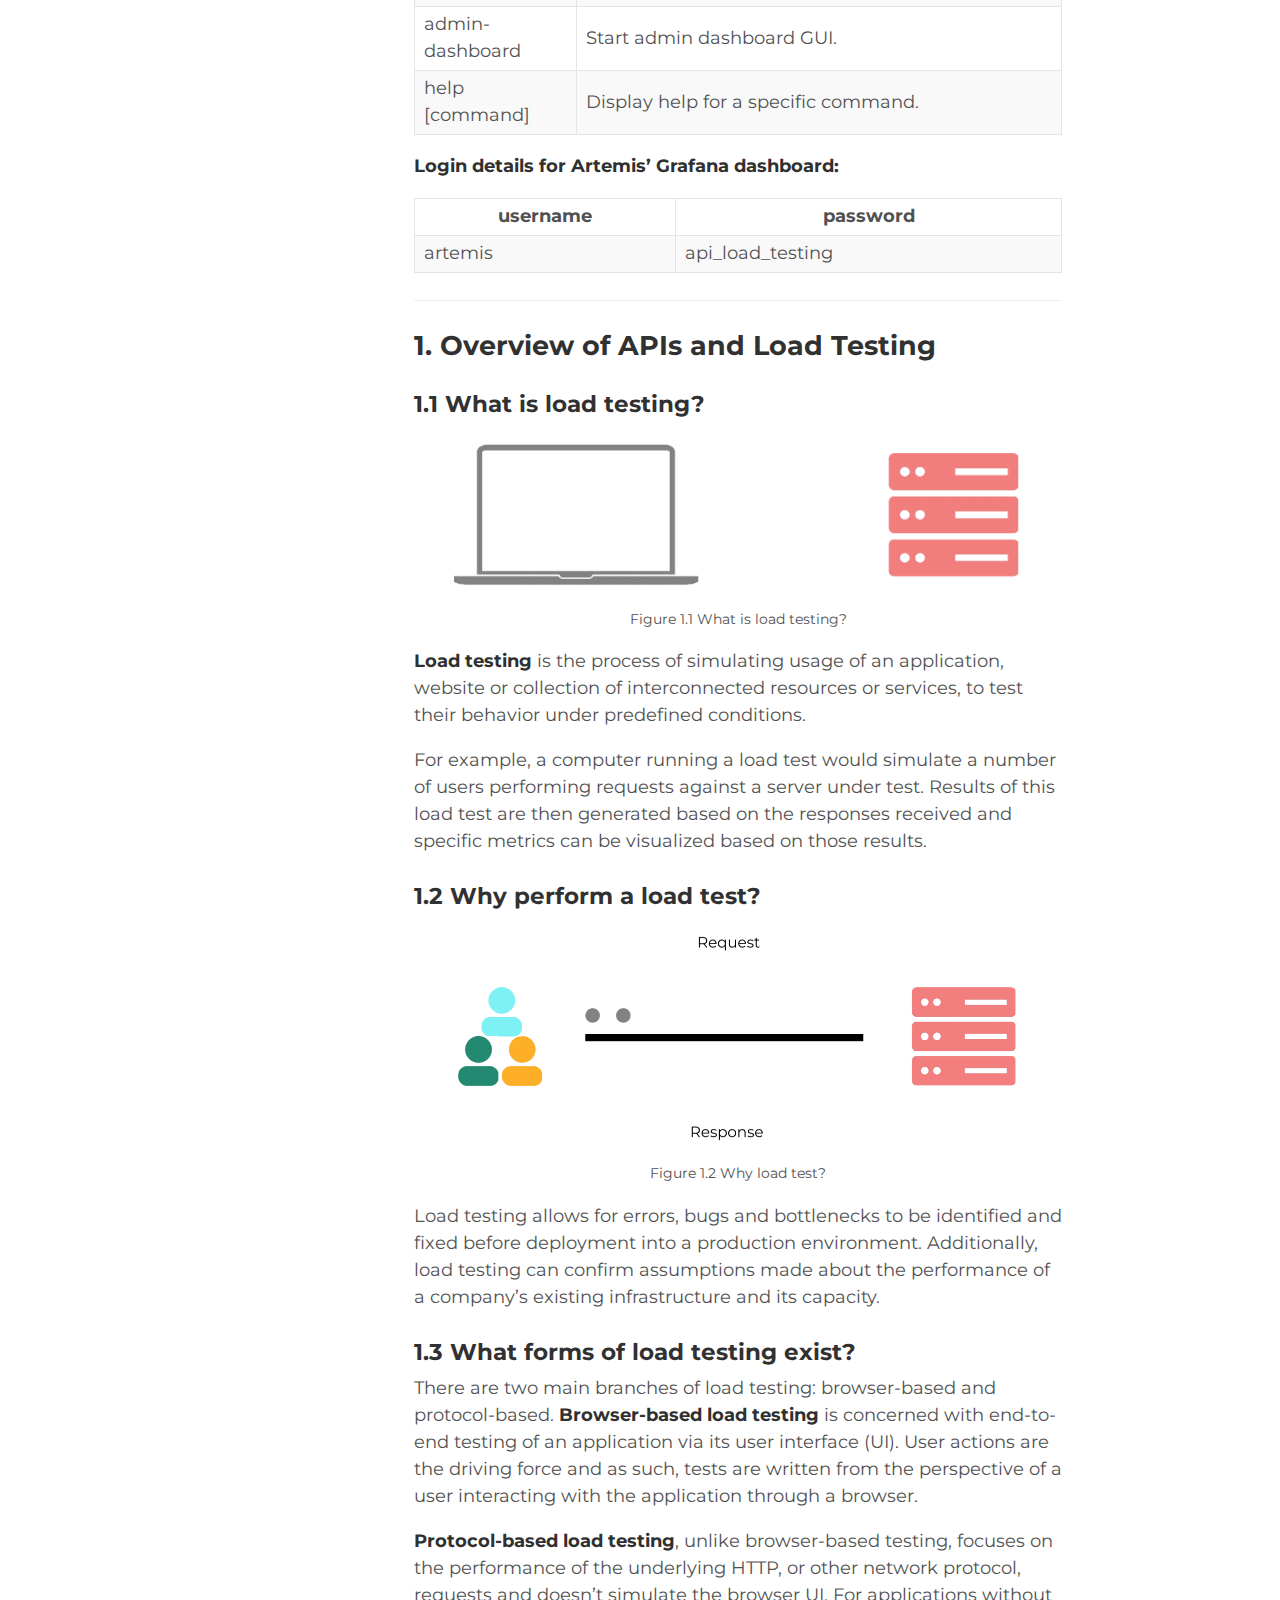
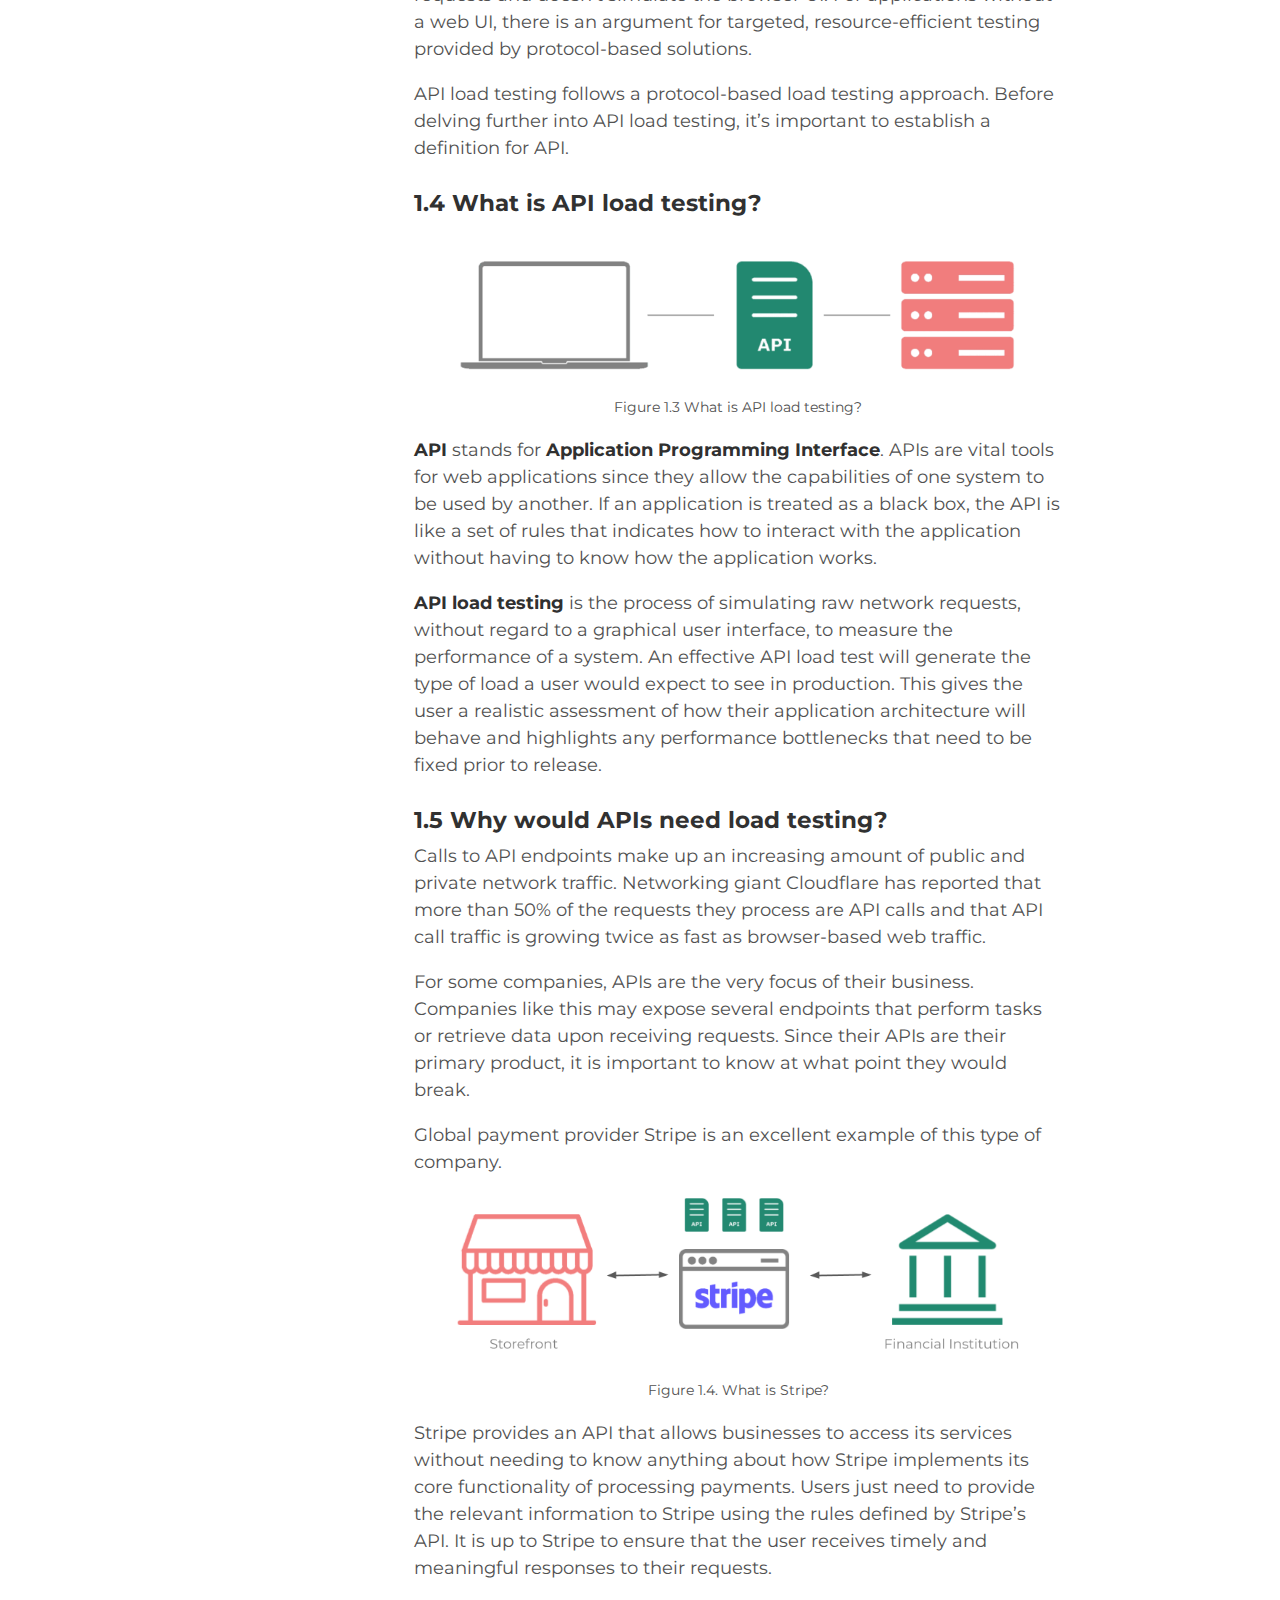
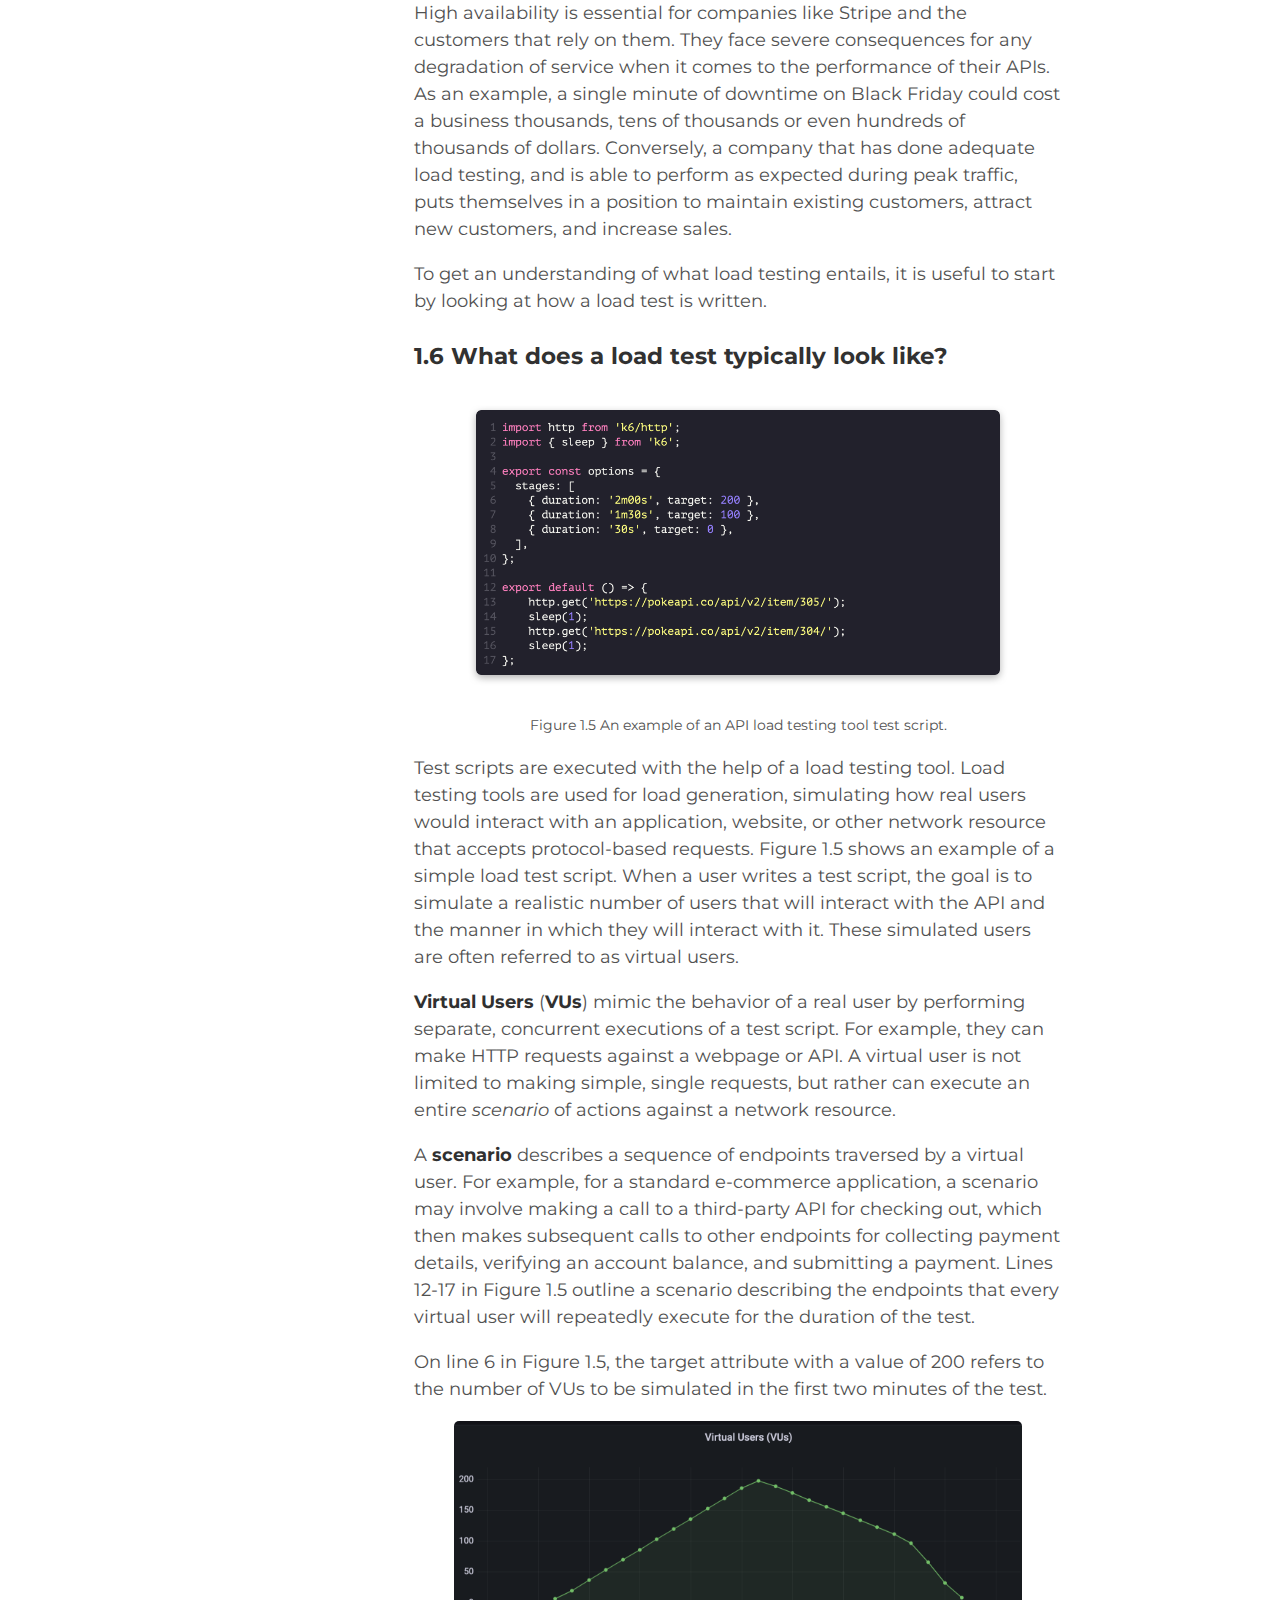
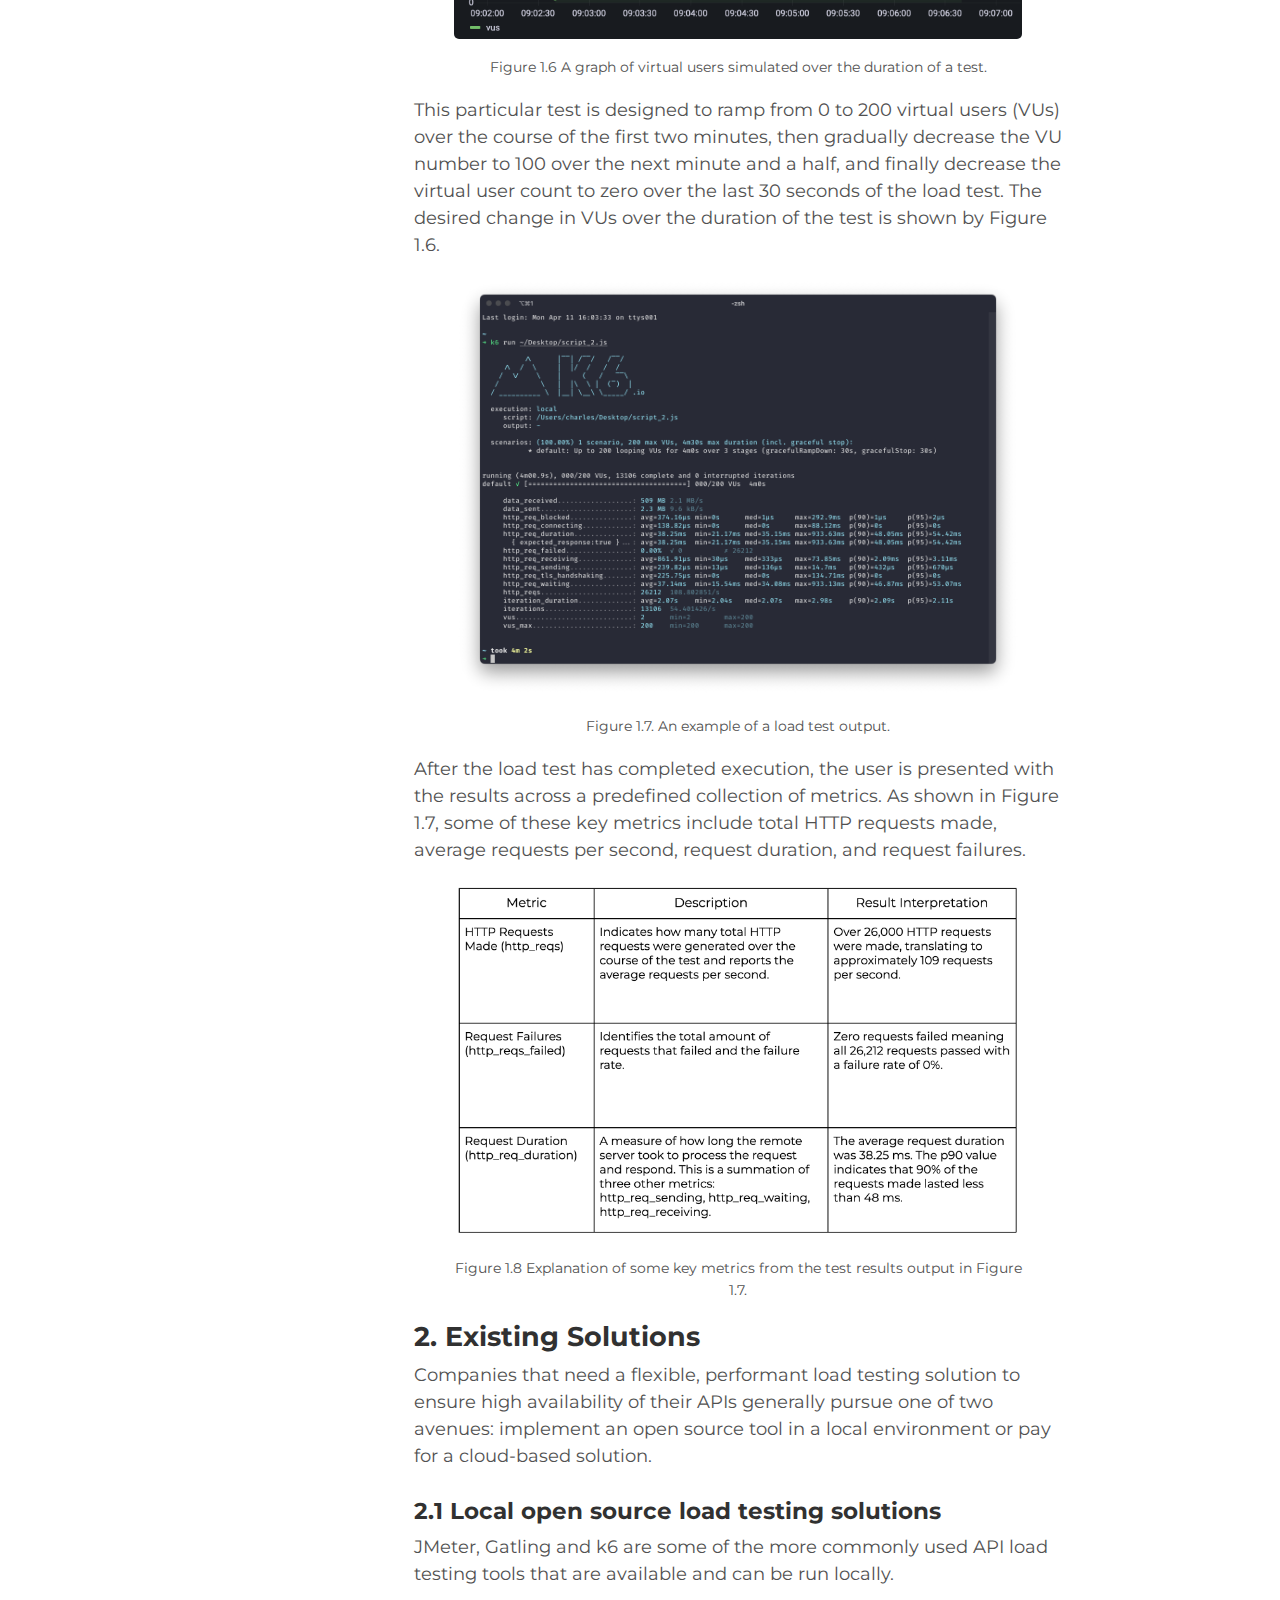
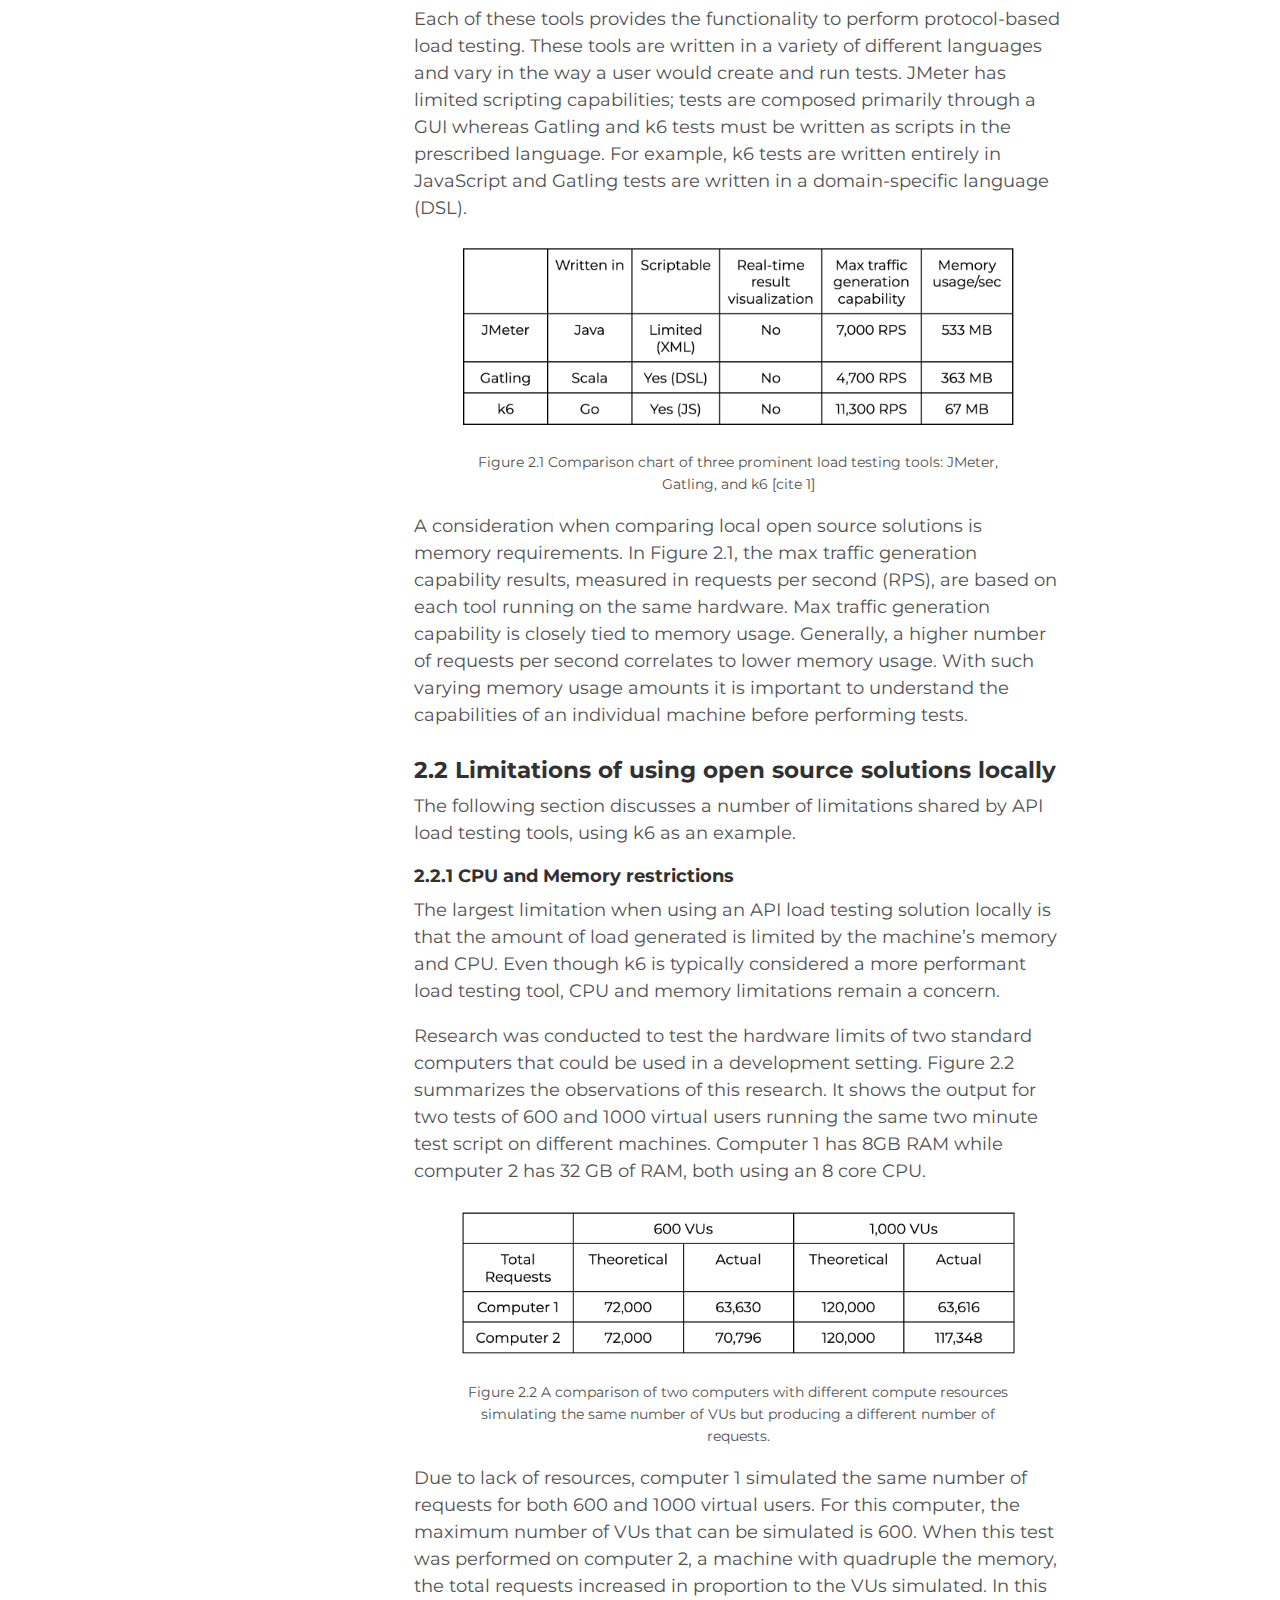
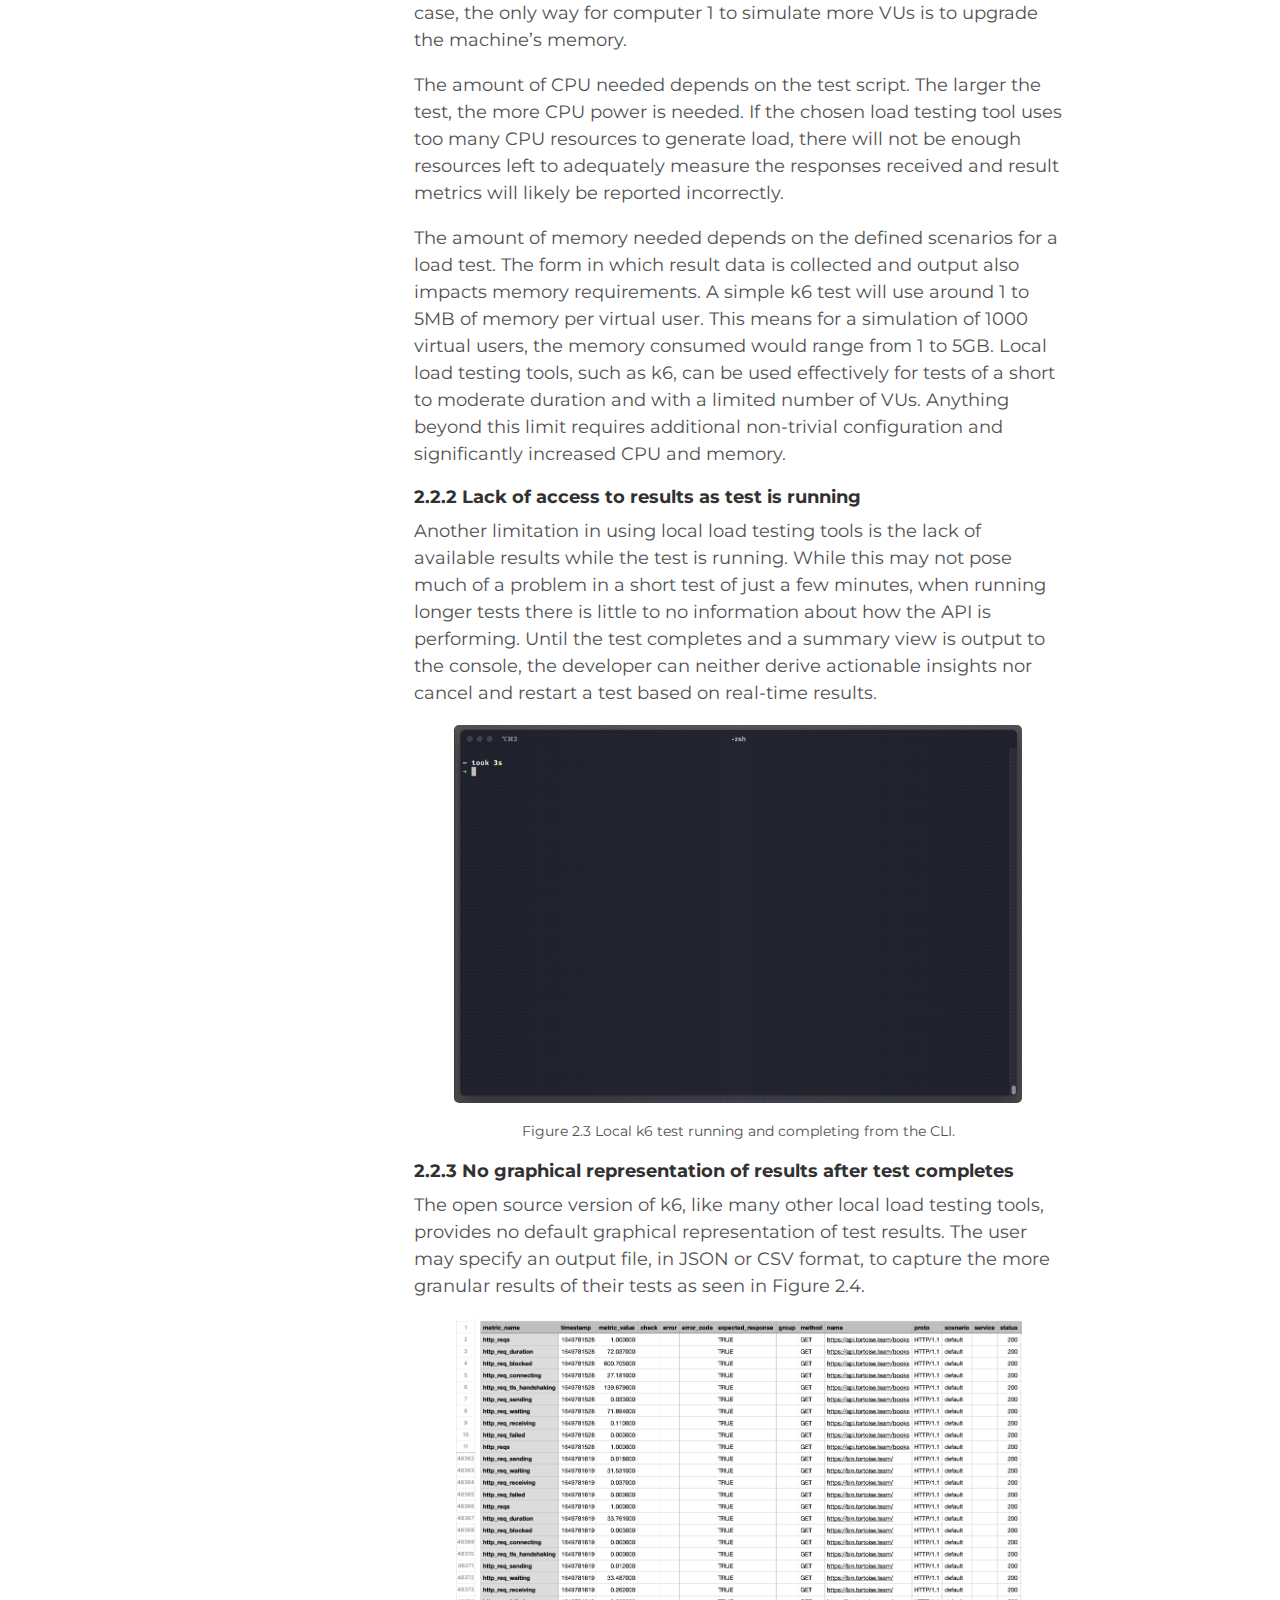
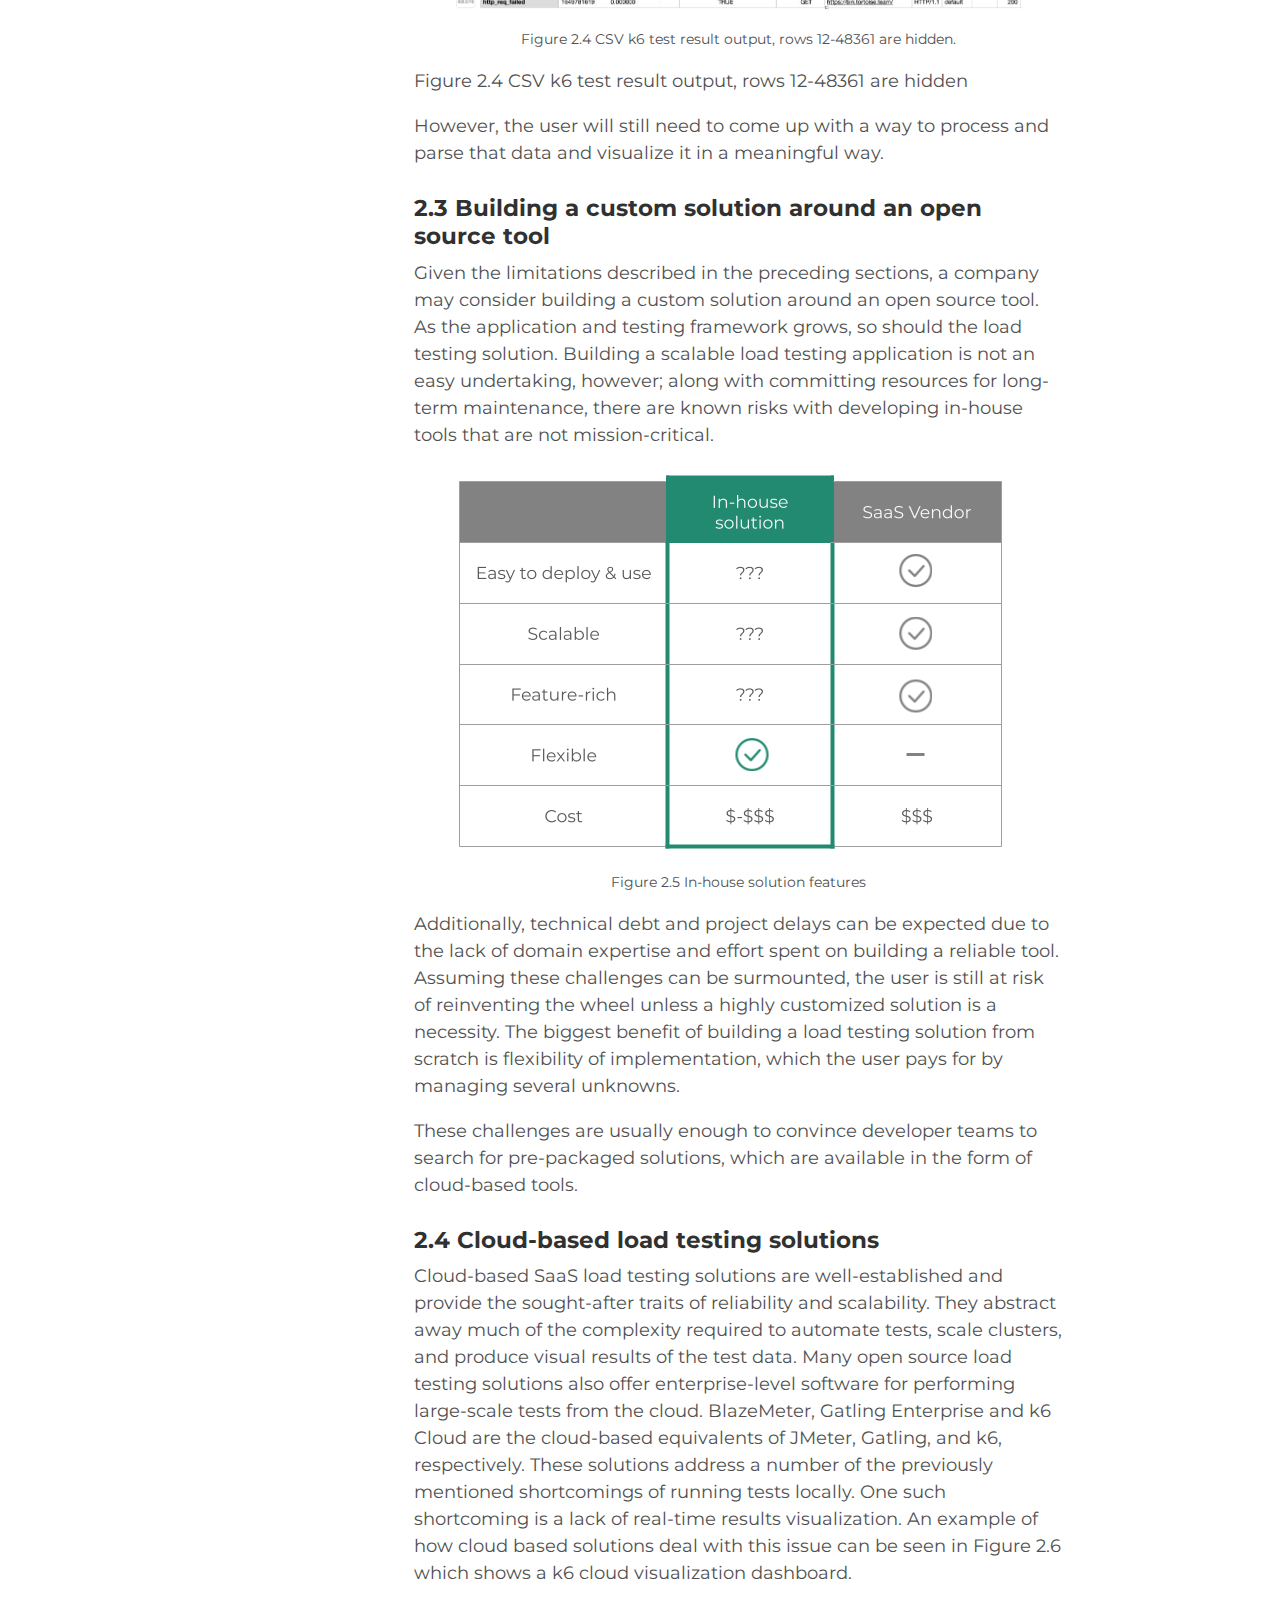
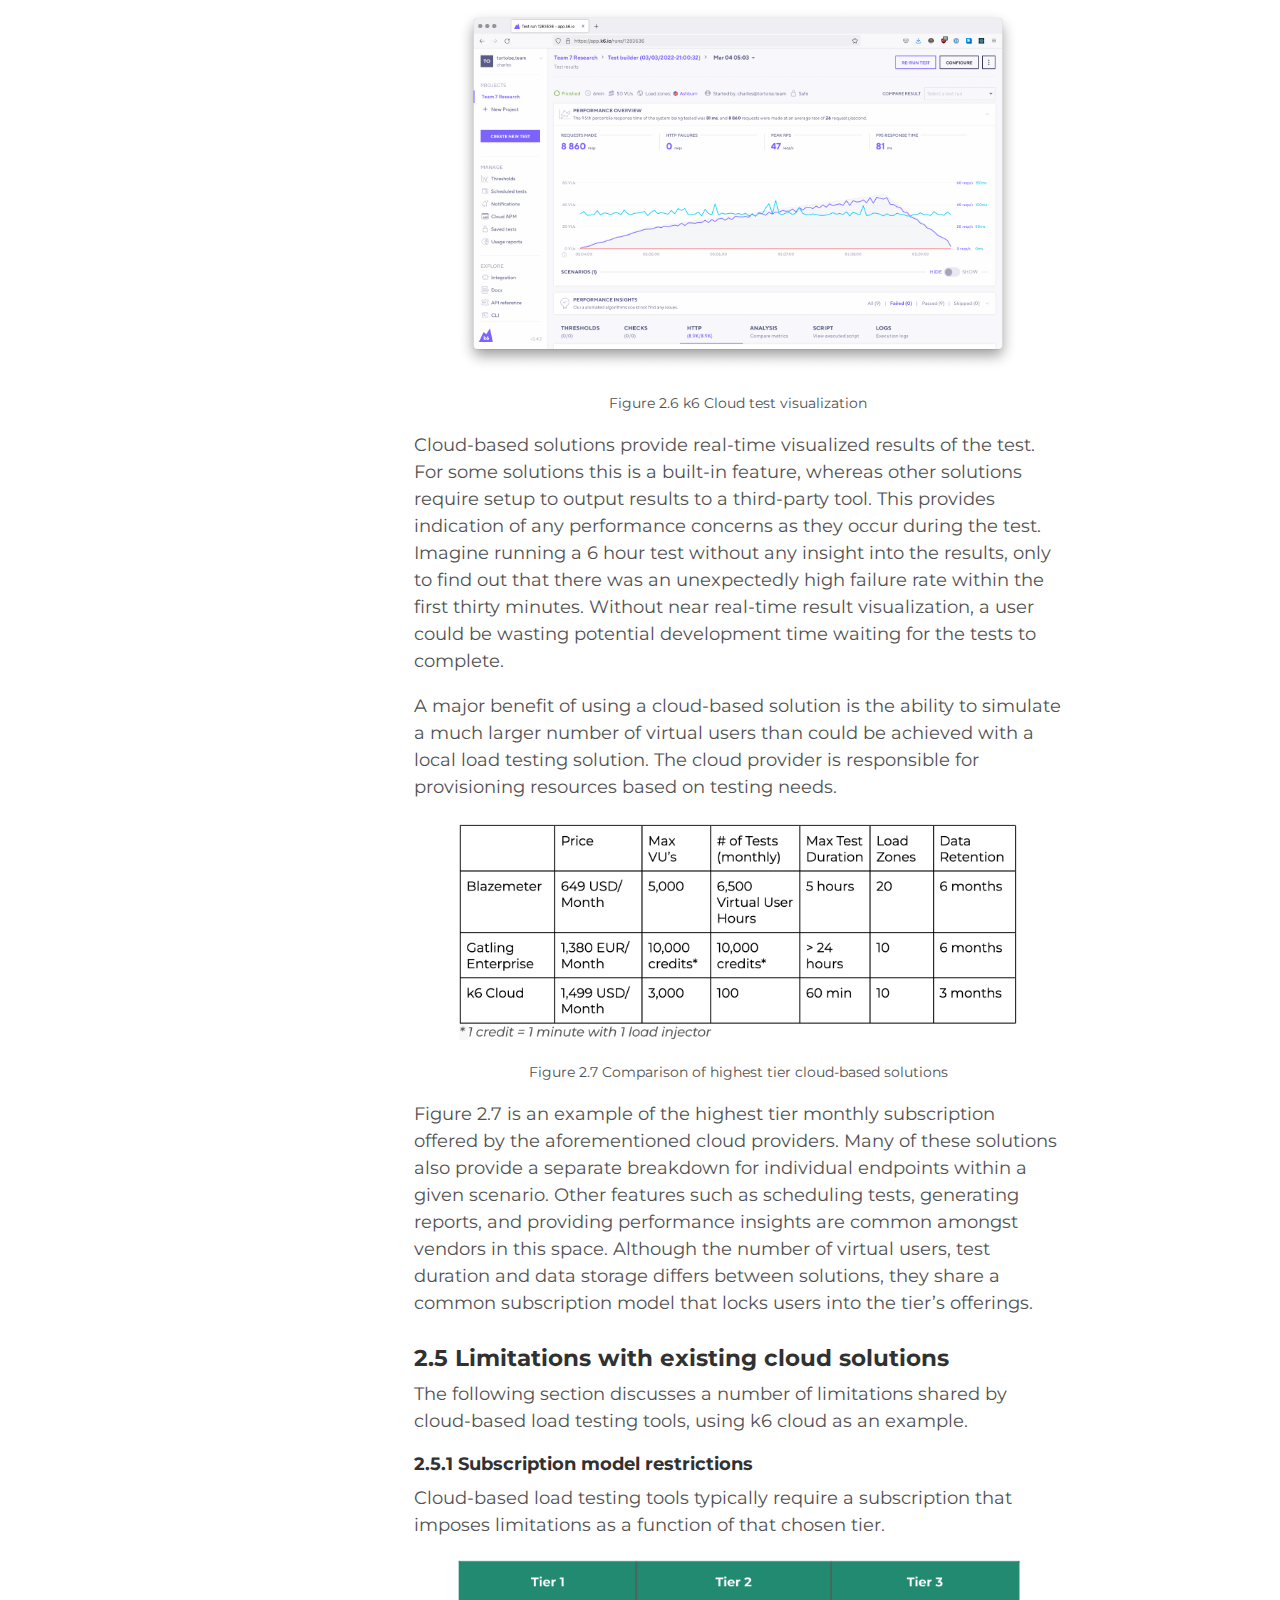
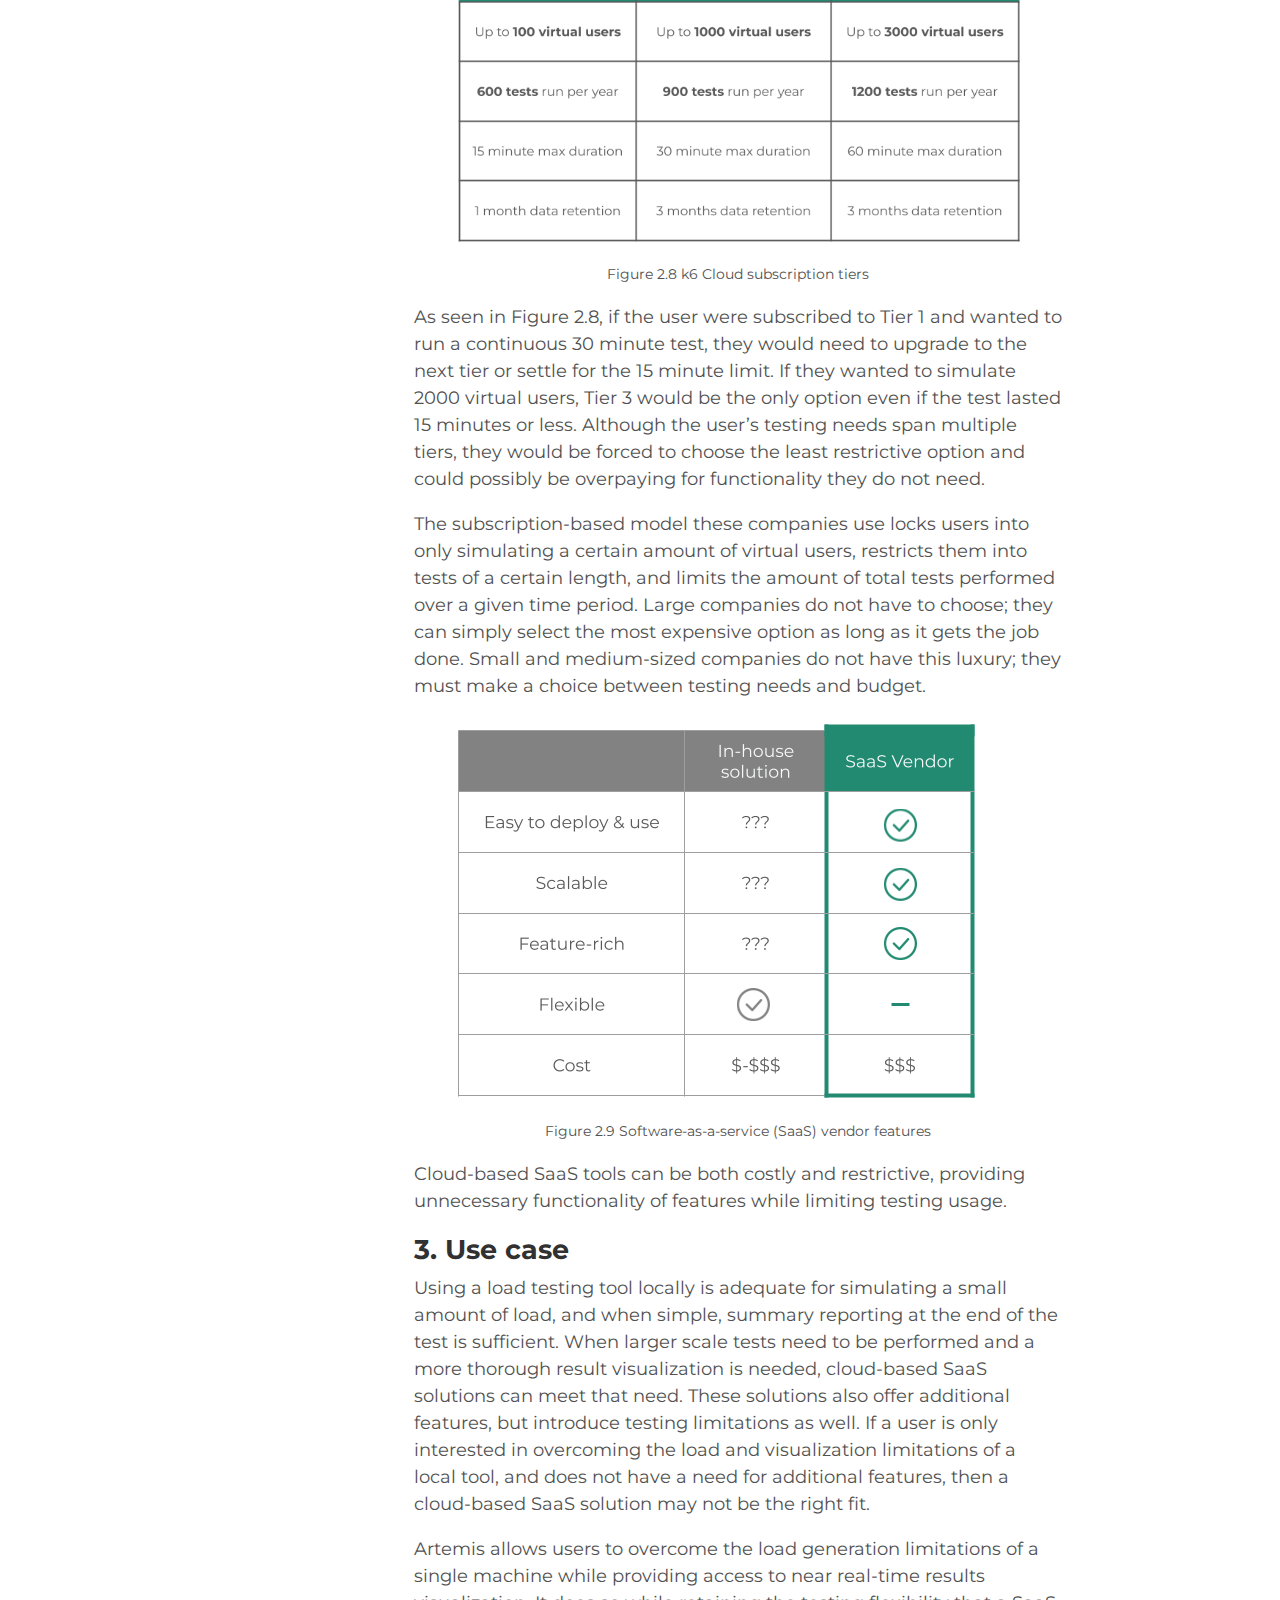
==== commit d31b6e08: "deploy: 15514507a03e6c2eec47ba00bf40394ad25eae5d" ====
--- a/index.html
+++ b/index.html
@@ -1,6 +1,3 @@
 <!doctype html><html xmlns=http://www.w3.org/1999/xhtml xml:lang=en-us lang=en-us><head><link href=https://gmpg.org/xfn/11 rel=profile><meta charset=utf-8><meta name=generator content="Hugo 0.97.3"><meta name=viewport content="width=device-width,initial-scale=1"><title>Artemis</title><meta name=description content="Artemis is an open source, serverless framework for scalable load testing of your APIs."><link type=text/css rel=stylesheet href=https://artemis-load-testing.github.io/css/print.css media=print><link type=text/css rel=stylesheet href=https://artemis-load-testing.github.io/css/poole.css><link type=text/css rel=stylesheet href=https://artemis-load-testing.github.io/css/syntax.css><link type=text/css rel=stylesheet href=https://artemis-load-testing.github.io/css/hyde.css><link rel=preconnect href=https://fonts.googleapis.com><link rel=preconnect href=https://fonts.gstatic.com crossorigin><link href="https://fonts.googleapis.com/css2?family=Baloo+Bhaijaan+2&family=Montserrat:ital,wght@0,400;0,700;1,400;1,700&display=swap" rel=stylesheet><link rel=apple-touch-icon-precomposed sizes=144x144 href=/apple-touch-icon-144-precomposed.png><link rel="shortcut icon" href=/favicon.png><link href=https://artemis-load-testing.github.io/index.xml rel=alternate type=application/rss+xml title=Artemis><div><a href=https://github.com/artemis-load-testing target=_blank><img class=github-icon src=/assets/github.svg></a></div></head><body class=theme-base-0g><aside class=sidebar><div class="container sidebar-sticky"><div class=sidebar-about><img src=/apple-touch-icon-144-precomposed.png>
-<a href=https://artemis-load-testing.github.io/><h1>Artemis</h1></a><p class=lead>Artemis is an open source, serverless framework for scalable load testing of your APIs.</p></div><nav><ul class=sidebar-nav><li><a href=/#introduction>Introduction</a></li><li><a href=/#overview_api_load_testing>APIs and Load testing</a></li><li><a href=/#use_case>Use Case</a></li><li><a href=/#existing_solutions>Existing solutions</a></li><li><a href=/#introducing_artemis>Introducing Artemis</a></li><li><a href=/#using_artemis>Using Artemis</a></li><li><a href=/#design_decisions>Design Decisions</a></li><li><a href=/#this_is_artemis>This is Artemis</a></li><li><a href=/#future_work>Future Work</a></li><li><a href=/#references>References</a></li><li><a href=/#presentation>Presentation</a></li><li><a href=/#our_team>Our Team</a></li></ul></nav></div></aside><main class="content container"><div class=posts><article class=post><div class=post><h1>Artemis Case Study</h1><h2 id=introduction>0. Introduction</h2><p>Artemis is an open source, serverless framework for scalable load testing of your APIs.</p><p>Artemis is an easily deployable, scalable, cloud-based testing infrastructure that provides near real-time results and robust data retention. Artemis utilizes an open source load testing tool with a performant runtime (written in Go) that leverages a ubiquitous scripting language (JavaScript) and provides an elegant dashboard to visualize test results in a clear and meaningful way.</p><h3 id=01-artemis-quickstart-guide>0.1 Artemis Quickstart Guide</h3><h3 id=artemis-requires><strong>Artemis requires:</strong></h3><ul><li>an<a href="https://portal.aws.amazon.com/gp/aws/developer/registration/index.html?nc2=h_ct&src=default"> AWS account</a></li><li>npm<a href=https://www.npmjs.com/get-npm> installed</a></li><li>AWS CLI<a href=https://docs.aws.amazon.com/cli/latest/userguide/install-cliv2.html> installed</a> and configured</li><li><a href=https://docs.aws.amazon.com/cli/latest/userguide/cli-configure-profiles.html>AWS named profile</a></li><li>AWS CDK command-line tool<a href=https://docs.aws.amazon.com/cdk/latest/guide/cli.html> installed</a></li></ul><h3 id=installation><strong>Installation</strong></h3><ul><li>run npm install -g artemis-load-testing</li><li>run artemis help to see a list of available commands</li></ul><h3 id=artemis-command-list><strong>Artemis Command List</strong></h3><p>Usage: <code>artemis [options] [command]</code></p><h3 id=login-details-for-artemis-grafana-dashboard><strong>Login details for Artemis&rsquo; Grafana dashboard:</strong></h3><p>username: artemis password: api_load_testing</p><h2 id=overview_api_load_testing>1. Overview of APIs and Load Testing</h2><h3 id=11-what-is-load-testing>1.1 What is load testing?</h3><p>Figure 1.1 What is load testing?</p><p>Load testing is the process of simulating usage of an application, website or collection of interconnected resources or services, to test their behavior under conditions that a user defines.</p><p>A computer simulates a number of users that perform requests against a server that they wish to test. Results of this load test are then generated based on the responses received and specific metrics can be visualized based on those results.</p><h3 id=12-why-would-you-want-to-do-a-load-test>1.2 Why would you want to do a load test?</h3><p>Figure 1.2 Why load test?</p><p>Load testing allows for errors, bugs and bottlenecks to be identified and fixed before they are deployed into a production environment. Additionally, load testing can confirm assumptions made about the performance of a company’s existing infrastructure and its capacity.</p><h3 id=13-what-is-api-load-testing>1.3 What is API load testing?</h3><p>Figure 1.3 What is API load testing?</p><p>API stands for Application Programming Interface. APIs are vital tools for web applications since they allow the capabilities of one system to be used by another. Essentially, they are a means of enabling communication between two programs. If we think of an application as a black box, the API is like a set of rules that indicates how to interact with the application without having to know how the application works.</p><p>API load testing is the process of simulating raw network requests, without regard to a graphical user interface, to measure the performance of a system. A good API load test will generate the type of load you would expect to see in production. This gives you a realistic assessment of how your application architecture will behave and highlights any performance bottlenecks that need to be fixed prior to release. ​​</p><h3 id=14-load-testing-walkthrough>1.4 Load Testing Walkthrough</h3><p>Figure 1.4 An example of an API load testing tool test script.</p><p>Test scripts are executed with the help of a load testing tool. Load testing tools are used for load generation, simulating how real users would interact with an application, website, or other network resource that accepts protocol-based requests. In Figure 1.4, we see an example of a simple load test script. When you write a test script, the goal is to simulate a realistic number of users that will interact with the API and the manner in which they will interact with it.</p><p><strong>Virtual Users</strong> (<strong>VUs</strong>), can be used to mimic the behavior of a real user. Virtual Users are used to perform separate, concurrent executions of your test script. For example, they can make HTTP requests against a webpage or API. On line 6 in Figure 1.4, the target attribute with a value of 200 refers to the number of VUs to be simulated in the first two minutes of the test.</p><p>Figure 1.5 A graph of virtual users simulated over the duration of a test.</p><p>This particular test is designed to ramp from 0 to 200 virtual users (VUs) over the course of the first two minutes, then gradually decrease the VU number to 100 over the next minute and a half, and finally decrease the virtual user count to zero over the last 30 seconds of the load test. The desired change in VUs over the duration of the test is shown by Figure 1.5.</p><p>A virtual user is not limited to making simple, single requests, but rather can execute an entire scenario of actions against a network resource. A <strong>scenario</strong> describes the journey a single user performs on the application, navigating from page to page, endpoint to endpoint, and so on, depending on the type of application. For example, for a standard e-commerce application, a scenario may involve accessing the home page, opening a product description, buying a product, logging in, checking out, and paying. Lines 12-17 in Figure 1.4 outline a scenario describing the endpoints that every virtual user will repeatedly execute for the duration of the test.</p><p>Figure 1.6. An example of a load test output.</p><p>After the load test has completed execution, the user is presented with the results across a predefined collection of metrics. As shown in Figure 1.6, some of these key metrics include total HTTP requests made, average requests per second, request duration, and request failures.</p><pre tabindex=0><code> http_reqs..........: 26212 108.802851/s  	
- http_reqs_failed...: 0.00%  √ 0  x 26212	   
- http_req_duration..: avg=38.25 ms		   
- http_req_duration..: p(90)=48.05 ms		     
-</code></pre><p>Figure 1. 7 Some key metrics from the test results output in Figure 1.6.</p><p>Requests made (http_reqs) indicates how many total HTTP requests were generated over the course of the test and reports the average requests per second.</p><p>Request failures (http_reqs_failed) identifies the total amount of requests that failed and the failure rate.</p><p>Request duration (http_req_duration) is a measure of how long the remote server took to process the request and respond.</p><p>Along with totals and averages, it is common to report the min, median, max, and percentile values for a more complete view of the results. For example, the p90 value for request duration in Figure 1.7 indicates that 90% of the requests made lasted less than 48.05 ms.</p><h3 id=15-why-would-apis-need-load-testing>1.5 Why would APIs need load testing?</h3><p>Calls to API endpoints make up an increasing amount of public and private network traffic. Networking giant Cloudflare has reported that more than 50% of the requests they process are API calls and that API call traffic is growing twice as fast as browser-based web traffic.</p><p>For some companies, APIs are the very focus of their business. Companies like this may expose several endpoints that perform tasks or retrieve data upon receiving requests. Since their APIs are their primary product, it is important to know at what point they would break.</p><p>Global payment provider Stripe is an excellent example of this type of company.</p><p>Figure 1.8. What is Stripe?</p><p>Stripe provides an API that allows businesses to access its services without needing to know anything about how Stripe is implementing its core functionality of processing payments. Users of the Stripe API are provided with an interface that accepts credit card, debit card or mobile wallet information across multiple currencies. To use Stripe’s API, business owners don’t need to know the internal processes of how Stripe works; they just need to provide the relevant information to Stripe using the rules defined by Stripe’s API. It is then up to Stripe to ensure that the user receives timely and meaningful responses to their requests.</p><p>High availability is essential for companies like Stripe and the customers that rely on them. They face severe consequences for any degradation of service when it comes to the performance of their APIs. As an example, depending on its size, a single minute of downtime on Black Friday could cost a business thousands, tens of thousands or even hundreds of thousands of dollars. Conversely, a company that has done adequate load testing, and is able to perform as expected during peak times such as this, puts themselves in a position to attract new customers and increase sales.</p><h2 id=use_case>2. Use case</h2><p>Given that companies need a flexible, performant load testing solution to ensure high availability of their APIs, what options do they have?</p><h3 id=21-existing-api-load-testing-solutions>2.1 Existing API load testing solutions</h3><p>There are several existing load testing solutions that can be run locally and in the cloud.</p><h4 id=211-jmeter>2.1.1 JMeter</h4><p>Figure 2.1. JMeter logo</p><p>JMeter is an open source Java application with a graphical interface. Of particular interest to us is JMeter’s ability to perform load and performance testing on servers communicating over common web protocols such as HTTP/HTTPS.</p><p>A typical workflow consists of test plan building with the GUI, running the load test, and receiving load test analysis.</p><p>When we start a load or performance test of an application, JMeter simulates the number of users desired by sending requests to the target server. As soon as the server starts responding to the requests, JMeter begins to save all the responses. Based on the gathered data, JMeter calculates statistical information and prepares a report describing the performance of the application under test. This is not an automatic process, but rather requires additional steps and configuration on the part of the user.</p><p>While JMeter performs protocol-based load testing, test scripts are created in a GUI, making JMeter unsuitable for our use case. We needed a script-based tool as we wanted functionality to be controlled from the CLI, as our use case is aimed towards developers that would already be familiar with writing tests in code and using the CLI.</p><h4 id=212-gatling>2.1.2 Gatling</h4><p>Figure 2.2. Gatling logo</p><p>Gatling is an open source load and performance testing tool. It provides multiple Domain-Specific Languages (DSLs) for writing tests. Gatling also uses the concept of scenarios to describe user interactions. Multiple scenarios can be aggregated to form a <strong>simulation</strong> to describe different types of users that may run simultaneously.</p><p>Gatling can be deployed on-premises or to the cloud. The free, open source version of Gatling does not support scheduled deployments. In addition, results cannot be visualized as the load test is being run.</p><p>Gatling was closer to the load testing tool that we were looking for as it is a script-based, non-GUI solution. However, to use Gatling, engineers would have to learn the DSL. Engineers at a small or medium-sized company may not have the time to learn another language. To fit the use case of being easy to deploy and use for web developers we required a script-based load testing tool that did not require a lot of time to learn.</p><h4 id=213-k6>2.1.3 k6</h4><p>Figure 2.3. Running k6 open source locally</p><p>k6 is an open source load testing tool originally developed by Load Impact, now part of Grafana Labs. Figure 2.3 shows a k6 load test running locally using the open source version of k6.</p><p>k6 is written in Go, which is built with performance in mind; its low memory footprint means it can run more virtual users and generate more load on average when compared to other load testing tools. In our case, this meant our virtual user generation per configured load testing instance was only constrained by the memory and CPU that we specified.</p><p>An additional benefit of k6 is that it allows users to write their test scripts in JavaScript making it easily accessible for many developers.</p><h3 id=22-issues-with-using-an-open-source-solution-locally>2.2 Issues with using an open source solution locally</h3><h4 id=221-cpu-and-memory-restrictions>2.2.1 CPU and Memory restrictions</h4><p>The largest issue when using an API load testing solution locally, is that the amount of load you generate is limited by your machine’s memory and CPU. Even though k6 is performant compared to other load testing tools, CPU and memory limitations still remain a concern.</p><p>The amount of CPU needed depends on the test script. It can be assumed that the larger the test (large number of VUs, long test duration, complex scenarios, etc.), the more CPU power is needed. If your chosen load testing tool uses too many CPU resources to generate load), there will not be enough resources left to adequately measure the responses received and result metrics will likely be reported incorrectly.</p><p>The amount of memory needed depends on the defined scenarios for a load test. The form in which result data is collected and output also impacts memory requirements. A simple k6 test will use around 1 to 5MB of memory per virtual user. This means that if we simulate 1000 virtual users, the memory consumed ranges from 1 to 5GB.</p><p>Figure 2.4 Comparison of running 600 and 1000 virtual users with k6</p><p>Figure 2.4 shows the output for a test of 600 virtual users and the same test with 1000 virtual users (VUs) run on the same machine locally. The test using 600 VUs simulates around 63,000 requests total and it seems that the API was able to hold up under this load. The same test performed with 1000 VUs also reports around 63,000 requests.</p><p>Why is it that both 600 virtual users and 1000 virtual users generate the same amount of requests? Lack of resources. For this particular user, the maximum number of VUs they can simulate on their local machine is 600. The only way to simulate more VUs is to upgrade the machine’s memory and CPU.</p><h4 id=222-lack-of-access-to-results-as-test-is-running>2.2.2 Lack of access to results as test is running</h4><p>Another limitation in using local load testing tools is the lack of available results while the test is running. While this may not pose much of a problem in a short test of just a few minutes, when running longer tests the user has little to no information about how the test is going until it completes and a summary view is output to the console. Instead of providing useful insights throughout the duration of the test, the load test is effectively a black box until the test is complete meaning that the developer can neither derive actionable insights nor cancel and restart a test based on real-time results.</p><p>Figure 2.5. Local k6 test running and completing from the CLI</p><h4 id=223-no-graphical-representation-of-results-after-test-completes>2.2.3 No graphical representation of results after test completes</h4><p>Figure 2.6. CSV k6 test result output</p><p>As we saw in Figure 2.5, the open source version of k6, like many other local load testing tools, provides no default graphical representation of test results. The user may specify an output file, in JSON or CSV format, to capture the more granular results of their tests. A short example of some results in CSV format is shown in Figure 2.6. However, the user will still need to come up with a way to process and parse that data and visualize it in a meaningful way.</p><h3 id=23-issues-with-existing-cloud-solutions>2.3 Issues with existing cloud solutions</h3><p>Many open source load testing solutions also offer enterprise-level software for performing large-scale tests from the cloud. These solutions address a number of the previously mentioned shortcomings of running tests locally.</p><p>As an example, k6 Cloud is k6’s commercial Software-as-a-Service (Saas) offering.</p><p>Figure 2.7 k6 Cloud test visualization</p><p>A major benefit of using a cloud-based solution, like k6 Cloud, is the ability to simulate a much larger number of virtual users than could be achieved with a local load testing solution.</p><p>Figure 2.7 displays the results of a sample test run on k6 Cloud. Unlike using k6 locally, the results are visible as the test is running. This provides indication of any performance concerns as they occur during the test. Imagine running a 6 hour test without any insight into the results, only to find out that there was an unexpectedly high failure rate within the first thirty minutes. Without near real-time result visualization, you could be wasting potential development time waiting for the tests to complete.</p><p>In addition to providing live, graphical representations of the overall test results, many cloud-based load testing solutions also provide a separate breakdown for individual endpoints within a given scenario. Other features such as scheduling tests, generating reports, and providing performance insights are common amongst cloud SaaS vendors in this space.</p><p>Figure 2.8 k6 Cloud subscription tiers</p><p>Figure 2.8 summarizes the standard subscription tiers offered by k6 Cloud. Cloud-based load testing tools typically require a subscription that imposes limitations as a function of that chosen tier.</p><p>For example, if you were subscribed to Tier 1 and wanted to run a continuous 30 minute. test, you would need to upgrade to the next tier or settle for the 15 minute limit. If you wanted to simulate 2000 virtual users, Tier 3 would be the only option even if the test lasted 15 minutes or less. Although your testing needs span multiple tiers, you’d be forced to choose the least restrictive option and could possibly be overpaying for functionality you don’t need.</p><h2 id=existing_solutions>3. Existing solutions and where Artemis fits in</h2><h3 id=31-option-1-in-house-solution>3.1 Option #1: In-house solution</h3><p>Figure 3.1. In-house solution features</p><p>Constructing an in-house solution around an open source tool such as k6 can be a good starting point for developing a minimum viable product or if load testing is not a regular part of development. As the application and testing framework grows, however, so should the load testing solution. Building a scalable load testing application is not an easy undertaking; along with committing resources for long-term maintenance, there are known risks with developing in-house tools that are not mission-critical.</p><p>Additionally, technical debt and project delays can be expected due to the lack of domain expertise and effort spent on building a reliable tool. Assuming these challenges can be surmounted, you are still at risk of reinventing the wheel unless a highly customized solution is a necessity. The biggest benefit of building a load testing solution from scratch is flexibility of implementation, which you pay for by managing several unknowns.</p><h3 id=32-option-2-cloud-solution-saas-vendor>3.2 Option #2: Cloud solution (SaaS Vendor)</h3><p>Figure 3.2. Software-as-a-service (SaaS) vendor features</p><p>Cloud-based SaaS load testing solutions are well-established and provide the sought-after traits of reliability and scalability. They abstract away much of the complexity required to automate tests, scale clusters, and produce visual results of the test data. Due to their feature-rich nature, cloud-based SaaS tools can be costly and may provide unnecessary functionality.</p><p>The subscription-based model these companies use locks users into only simulating a certain amount of virtual users, restricts them into tests of a certain length, and limits the amount of total tests performed over a given time period. Large companies do not have to choose; they can simply select the most expensive option as long as it gets the job done. Small and medium-sized companies do not have this luxury; they must make a choice between testing needs and budget.</p><h3 id=33-where-artemis-fits-in>3.3 Where Artemis fits in</h3><p>Figure 3.3. Artemis’ solution features</p><p>Artemis deploys the necessary infrastructure for performing API load tests to a user’s AWS account with a single CLI command. Artemis leverages k6, an open source load testing tool, that allows developers to write load tests in JavaScript. Users can run load tests without restrictions on the number of virtual users and the test duration. Aggregated test results can be visualized in near real-time with the provided dashboard, and test results are retained in long-term storage, allowing the user to further parse, transform or query the data as desired.</p><p>Artemis is not as feature-rich as some of the existing cloud solutions. It does not perform parallel tests or generate load across multiple regions. The results dashboard displays a limited set of metrics and scheduled tests are not a built-in feature.</p><p>However, Artemis is a flexible, scalable solution for users who are unable to build out a dedicated testing environment and for whom tiered cloud-based SaaS solutions are too restrictive or costly.</p><h2 id=introducing_artemis>4. Introducing Artemis</h2><h3 id=41-four-components>4.1 Four components</h3><p>Figure 4.1. Artemis’ components</p><p>Artemis’ architecture can be divided up into four different components: load generation, aggregation, data storage, and result visualization.</p><p>The first component is concerned with load generation. The load testing containers in this component simulate virtual users that perform requests against the API you wish to test.</p><p>The second component performs aggregation of the test results . A single container collects and processes all the test results generated by the load testing containers.</p><p>The third component is focused on data storage. The aggregated test results are stored in a time-series database.</p><p>The fourth and final component is for result visualization. The provided dashboard allows us to visualize meaningful metrics generated by our load test.</p><h3 id=42-full-architecture>4.2 Full architecture</h3><p>Figure 4.2. Artemis’ Architecture</p><p>Artemis’ infrastructure is accessible to the user through the Artemis CLI. This enables the user to run tests, visualize results, and manage, deploy and teardown their load testing infrastructure in AWS.</p><h3 id=43-deploying-artemis>4.3 Deploying Artemis</h3><p>Prior to load generation, the supporting infrastructure needs to be in place.</p><p>With a single command, <strong>artemis deploy</strong>, the necessary components can be deployed to AWS. This command makes use of the AWS Cloud Development Kit (CDK), which is a framework for modeling cloud infrastructure, via code, that can then be synthesized and deployed to a user’s AWS environment. Artemis deploys serverless components, launched on demand, meaning the user can run load tests without having to manage their own servers.</p><p>Deploying the infrastructure involves compiling the CDK code into a template which can then be used by the CloudFormation service to create the specified resources.</p><p>AWS CDK is not the only way to build out infrastructure on AWS. As mentioned previously, the CDK code must be translated into a CloudFormation template, which is a JSON or YAML file that indicates the resources you want to deploy and how you want them to be configured. The advantages of using the CDK for our use case, instead of constructing a CloudFormation template directly, are many:</p><ul><li>It’s easier to get started with the CDK since it’s available in many commonly used programming languages. We chose to interact with the CDK using Typescript for its inherent benefit of static typing.</li><li>The CDK documentation is easier to parse and the API reference is much more detailed compared to that of CloudFormation.</li><li>The CDK is an abstraction over CloudFormation, hence the code tends to be more concise. Our CDK code was 429 lines long, but the CloudFormation template spanned 1455 lines.</li></ul><h3 id=44-starting-a-test-with-artemis>4.4 Starting a test with Artemis</h3><p>Figure 4.3. Each task running the test gets a copy of the test script from S3</p><p>To use the Artemis CLI to initiate a load test, the user provides two inputs: the local file path to the test script and the number of load testing containers to spin up. The start command, <strong>artemis run-test</strong>, triggers an action causing the script to be uploaded to an S3 bucket and invokes a lambda function to spin up the total number of load testing containers specified by the user.</p><p>S3 is AWS’ object storage service. Object storage provides a way to store unstructured data in a structurally flat data environment. There are no folders, directories, or complex hierarchies as in a file-based system. While cloud-based object storage is ideal for long-term data retention, we used it as a means to an end. We needed a way for the user’s test script to run inside the load testing containers.</p><p>Since a user’s local files can’t be read by a Lambda function, S3 serves as a stepping stone for getting the test script onto the AWS infrastructure. AWS Lambdas fall in the realm of Functions-as-a-Service. Functions-as-a-Service implementations allow you to make functions, or chunks of code, available on demand to respond to events as they occur. The Functions-as-a-Service provider manages the underlying infrastructure and the user is charged by execution time. In our case, the Start Test lambda pictured in Figure 4.3 spins up the specified number of containers. Each application in the container then creates a local copy of the test script and starts the test.</p><h2 id=using_artemis>5. Using Artemis</h2><h3 id=51-artemis-deploy>5.1 artemis deploy</h3><p>Deploying the infrastructure can be performed with a single command, <strong>artemis deploy</strong>. The user will receive confirmation in the terminal that the infrastructure was successfully deployed. A user would typically run this command once upon first using Artemis and before running any load tests.</p><p>Figure 5.1 Demo of the artemis deploy command running in the CLI</p><h3 id=52-artemis-teardown>5.2 artemis teardown</h3><p>When load testing has concluded, the infrastructure can be removed using <strong>artemis teardown</strong>. All components, with the exception of the database, will be removed from the user’s AWS infrastructure. A separate command, <strong>artemis destroy-db</strong>, is available if a user wishes to delete the database storing Artemis’ results.</p><p>Figure 5.2 Demo of artemis teardown command running in the CLI</p><h3 id=53-artemis-run-test>5.3 artemis run-test</h3><p>To initiate a test through the Artemis CLI, the user executes <strong>artemis run-test</strong> and specifies the path to the test script and the number of containers to spin up to generate the desired load. The user is presented with a three minute spinner that represents our timestamp coordination function. This function ensures that the user’s test, across all containers, starts at the same time. We explain this functionality in greater depth in the next section.</p><p>After three minutes have elapsed, the user is presented with confirmation that the test has started along with a unique ID assigned to the test. This ID will be present in every row of data in the database such that the data can be grouped by test when queried.</p><p>Figure 5.3 Demo of the artemis run-test command running in the CLI</p><p>Now that the test is running, the user can expect their test results to be stored in the database and may choose to launch a container running our provided Grafana dashboard.</p><h3 id=54-artemis-grafana-start>5.4 artemis grafana-start</h3><p>To use Artemis’ Grafana dashboard, the user runs <strong>artemis grafana-start</strong> from the CLI. Once the container is up and running, the user will receive an IP address which they can access to view the dashboard.</p><p>Figure 5.4 Demo of the artemis grafana-start command running in the CLI</p><p>Artemis’ default dashboard view displays the results of the most recent test, and the user can zoom into specific portions of the test by highlighting the areas of interest. A user is not confined to the provided dashboard and queries. They may add their own panels to the dashboard and define their own custom queries.</p><p>Figure 5.5 Demo of the artemis grafana-stop command running in the CLI</p><p>When a user no longer needs to use the dashboard, they can run <strong>artemis grafana-stop</strong> to terminate the container.</p><h3 id=55-artemis-sleep>5.5 artemis sleep</h3><p>Artemis also provides the command <strong>artemis sleep</strong> to stop both the Telegraf and Grafana containers. The user can think of this as ensuring their infrastructure is in a “low power mode”. This command is useful when a user doesn’t want to teardown their infrastructure but is finished testing for the moment and wants to make sure that no containers are running in the background to prevent incurring unnecessary AWS charges.</p><p>Figure 5.6 Demo of the artemis sleep command running in the CLI</p><h2 id=design_decisions>6. How we built it - Design Decisions</h2><h3 id=61-scaling-load-generation>6.1 Scaling load generation</h3><p>Figure 6.1 Load generation component of Artemis’ architecture</p><p>The load testing containers, identified as tasks in Figure 6.1, are running in a Virtual Private Cloud. A Virtual Private Cloud, or VPC, is a secure, logically isolated portion of the AWS infrastructure where you can deploy your own resources. These tasks generate virtual users that perform requests against the API you wish to test. Next, let’s take a closer look at the elements that make up our load testing containers.</p><p>Figure 6.2 The internals of a single load testing container</p><h4 id=611-running-load-tests-in-the-cloud>6.1.1 Running load tests in the cloud</h4><p>Each of the load testing instances pulls a custom image from AWS’s public container repository, known as Elastic Container Registry or ECR. The custom image is one that we configured and published to ECR. It includes k6 and our Node application.</p><p>The Node application, <strong>artemis.js</strong>, fetches the previously uploaded test script from the S3 bucket, waits for a prescribed period for test start coordination, then uses k6 to run the test based on the provided script. The test results are then sent to a separate container for aggregation.</p><p>During a regular load test, a user may be spinning up one or more of these containers. Where are these containers running and how is the scaling of these containers handled? The answer is AWS Fargate and AWS Elastic Container Service on a VPC.</p><p>AWS Fargate is a serverless compute engine for containers. It is commonly compared to Elastic Cloud Compute (EC2) as a way to run containers on AWS. Unlike EC2, Fargate eliminates the need to provision and manage servers, and lets you specify and pay for resources per application. Fargate’s serverless nature aligns with our goal of making Artemis serverless for its users. Artemis users can simply write load tests without the burden of determining the optimal compute power needed to run the tests. Lambdas, and more generally Functions-as-a-Service, are also considered serverless. However, Lambda functions proved to be too restrictive since they can only be used for tasks that run for 15 minutes or less. This function timeout imposes a test duration limit on Artemis users, which was not acceptable for our use case.</p><p>All of our containerized applications are running in Fargate instances. ECS allows us to manage, deploy, and scale the containerized applications provisioned by Fargate. The number of instances specified by the user when running a test is used by ECS to determine the number of Fargate instances to spin up.</p><h4 id=612-challenge-determining-container-size-and-number-of-vus-per-container>6.1.2 Challenge: Determining container size and number of VUs per container</h4><p>Through testing and analysis, we determined the optimal number of Virtual Users per container to be 200. This gives the user the greatest flexibility in terms of overall total VUs and length of test duration. Our users write their test scripts for up to 200 VUs and then specify the number of tasks desired for a particular test run. With this information, we can generate load across multiple containers to achieve a large total number of Virtual Users. For example, if a user wants to test for 5,000 VUs, they simply write their script based on 200 VUs and specify a task count of 25. Likewise, if a user wants to perform a load test that simulates 200 or fewer users, they can use the same test script and specify just one task.</p><p>Figure 6.3 Scaling of Fargate instances for an increasing number of virtual users</p><p>Although ECS and Fargate make it easy to spin up serverless instances, we still needed a way to coordinate the starting of load tests across these multiple instances.</p><h4 id=613-challenge-starting-the-same-test-across-multiple-containers-at-the-same-time>6.1.3 Challenge: Starting the same test across multiple containers at the same time</h4><p>Figure 6.4 Tests start as soon as the container is spun up, leading to inaccurate results</p><p>Once we solved the problem of spinning up more than one instance, we noticed that containers in the ready state would automatically run the test script.</p><p>The question to answer then became: How can we decouple the spinning up of instances from the starting of a test?</p><p>Ideally, you would want to have all of the virtual users running at the same time to accurately simulate the desired load. Otherwise, you could end up with skewed test results that wouldn’t accurately reflect the test input and therefore invalidate the test itself.</p><p>[talk about Express app here]</p><p>We first considered using AWS Step Functions to coordinate a series of lambdas for running tasks concurrently. AWS has a Distributed Load Testing Implementation Guide that makes use of Step Functions using worker tasks and a leader task. This requires the leader task to communicate with each of the worker tasks using a Python script to create a socket on the workers to listen for a start message from the leader. This workflow goes beyond what is described here to start multiple tests and would introduce unnecessary complexity to our use case.</p><p>Figure 6.5 Test start at the same time, irrespective of when the container has spun up</p><p>Another option we explored, and how we ended up addressing the problem, was introducing a delay to the running of the test script. This was achieved by generating a timestamp 3 minutes from when the Start Test Lambda is invoked. Each test container then calculates a specific wait time based on when it’s created, using the initial timestamp as a reference. This wait time can be thought of as a container-specific timer, enabling test start synchronization.</p><h3 id=62-data-aggregation>6.2 Data aggregation</h3><p>Figure 6.6 A high level overview of our data aggregation component.</p><p>A single container collects and processes all the test results generated by the load testing containers. Before we go deeper into this part of our infrastructure, let’s examine three reasons why Artemis needs to aggregate result data.</p><p>Figure 6.7 A generic data aggregation workflow</p><h4 id=621-why-we-need-to-aggregate>6.2.1 Why we need to aggregate</h4><p>In order to provide meaningful insights into the performance of the API, the metrics displayed to the user should reflect the load testing results across all containers. As we mentioned before, to generate the load desired by the user, we are spinning up multiple containers with each container running their own load test. The downside of spinning up multiple containers to generate load is that the results generated by each test do not take into account the results generated by tests in other containers. This means that every data point presented to the user when visualizing does not represent the load test as a whole, instead, it represents the performance of the API from the view of a single container.</p><p>We also want to aggregate data so the user can make sense of it when visualized. Plotting too many data points produces too much noise, and by noise we mean any data that a user cannot understand and interpret correctly. If every single data point generated by each container is shown to the user, it is harder to immediately determine how the API is doing.</p><p>Aggregating data also prevents us from having unnecessary writes to and reads from the database. When we aggregate, writes to the database go down since we are reducing the amount of test results before they hit the database. Reads also go down, since our dashboard does not need to query as many data points to display meaningful results.</p><p>We needed a solution that would allow us to funnel test results from all containers into a central location, where we would then proceed to aggregate said results. We considered two approaches to solve this problem.</p><p>Figure 6.8 - Polling test containers for results</p><h4 id=622-challenge-aggregating-data-from-test-results>6.2.2 Challenge: aggregating data from test results</h4><p>First, we looked into a polling-based approach. In this approach, k6 would perform the load test and have the test results written into a file in either JSON or CSV format. We would tail the results file, take those results, and send them to be aggregated.</p><p>An issue with this approach is that k6 consumes a large amount of memory when test results are written to a file. Every virtual user simulated by k6 stores a copy of this file in memory. This presented a problem because simulating a large number of virtual users or performing long tests would deplete the container resources prematurely and terminate the container.</p><p>Even if k6 did not have this memory issue, there was still the challenge of aggregation for us to solve.</p><p>Figure 6.9 - Streaming-based approach using Telegraf</p><p>Then we looked into a streaming-based approach. Instead of bi-directional communication, a streaming approach entails a one-way data flow in near real-time. Each individual load test container sends data, as it is generated, to a single server. The server is configured to combine the results received at a regular time interval. k6 provides the ability to output data in line protocol format through a built-in plugin. After evaluating a number of data aggregation solutions, we chose a tool called Telegraf.</p><p>Figure 6.10 - Example of Telegraf aggregating data points</p><p>Telegraf is an open source data collection agent that is written in Go. It has no external dependencies and has minimal memory requirements. Telegraf includes dozens of built-in plugins that the user can activate as needed for their specific use case. These plugins provide a wide range of input, processing, aggregation and output functionality.</p><p>For our use case, Telegraf has the ability to receive data in <strong>line protocol</strong> format making it compatible with k6. We use Telegraf’s BasicStats and Quantile plugins to calculate the mean, min, max, count, and sum, as well as the p90 and p95 value, of all the incoming data. These metrics are important for accurately representing the test results as a whole.</p><p>We chose to use k6 and Telegraf since they allowed us to do exactly what we needed: stream the data from every single container into a central location and aggregate that data to generate more meaningful results for the user. The Telegraf container aggregates the data every ten seconds, based on the metrics we specify, and then inserts it into a database for long-term storage. We found the ten second window substantially reduced the amount of raw data that we needed to store while retaining meaningful insights into the test results.</p><h4 id=623-challenge-container-communication>6.2.3 Challenge: Container communication</h4><p>Having determined that Telegraf was Artemis’ best option for addressing the problem of data aggregation, we were faced with the problem of how to make our Telegraf container reachable by the numerous test containers executing <strong>artemis.js</strong> and running the user’s tests with k6.</p><p>While all of our containers are running in a single VPC, the serverless nature of our implementation means that container instances get spun up and torn down on demand and the private and public IP address of our Telegraf container will change whenever a new instance of it is created. We needed a straightforward way to always make the current instance of our Telegraf container reachable by all of our test containers.</p><p>We solved this problem by running our Telegraf container as a service within our ECS cluster and enabling service discovery on that service. This allowed us to retain the ephemeral nature of the container while providing a static address for our test containers to connect to when sending results. If a user runs a test and a Telegraf instance is not running within this service, our implementation starts a new Telegraf container along with the test containers. Whenever a new Telegraf instance within that service is launched, ECS uses AWS CloudMap to update Route 53, which is AWS’ DNS service, to be aware of the IP address of the Telegraf container within the VPC. Route 53 then maps that address to the DNS of the service we defined, so when our test containers send data to <a href=http://artemis-telegraf.artemis:8186>http://artemis-telegraf.artemis:8186</a>, it is correctly routed to the currently running instance of Telegraf.</p><h3 id=63-data-storage>6.3 Data storage</h3><p>Figure 6.11 - High level overview highlighting the data storage component</p><p>Next, we were faced with the problem of how to best store data long-term for historical monitoring purposes while retaining the scalable and serverless quality of the rest of Artemis’ architecture.</p><h4 id=631-why-store-all-this-data>6.3.1 Why store all this data?</h4><p>One of the main restrictions imposed by existing cloud solutions that we wanted to address with Artemis was that of data retention. Existing API load testing SaaS solutions, depending on the subscription tier, offer from one to six months of data retention. Early on, we decided that Artemis would not impose any restrictions in terms of data retention for better historical data analysis.</p><p>Historical data, regardless of the industry, allows us to look at the past and helps us detect and analyze changes as we approach the present. When dealing with an issue, keeping data long-term allows us to answer several important questions: has this issue happened before? And if it has, when did it first start and why? Being able to search over months or years of historical data can be a huge advantage and may allow you to more easily answer these questions.</p><p>The knowledge gained from past data can provide you with greater confidence in your system. For load testing specifically, historical data enables the tracking of performance over time, which is essential when dealing with APIs.</p><h4 id=632-time-series-databases>6.3.2 Time-series databases</h4><p>k6, the load testing tool at the center of Artemis, outputs test results as time-series data. <strong>Time-series data</strong> is a sequence of data points collected over time intervals, giving us the ability to track changes over time. Time-series data can track changes over milliseconds, days, or even years. This type of data accumulates very quickly, and normal databases are not designed to handle the large amounts of necessary writes.</p><p>k6 also recognizes how large amounts of data introduce an additional challenge, &ldquo;&mldr;a large load test will likely produce a massive amount of data points. On the storage side, the database will likely become another bottleneck…In this case, your team must choose a high-performing database, optimizing for this use case, and typically aggregating the data before storing it.&rdquo;</p><p>The two main benefits that time-series databases provide over traditional databases are usability and scale. Usability refers to any features, like continuous queries, that enable the user to more easily perform data analysis. Time-series databases are able to offer greater scalability since they treat time as a first-class citizen. Treating time as a first-class citizen introduces efficiencies such as higher data ingest rates and faster queries at scale.</p><h4 id=633-prometheus-as-a-data-storage-solution>6.3.3 Prometheus as a data storage solution</h4><p>First, we looked into Prometheus as a potential data storage solution. Prometheus is an open source, metrics based monitoring system and time-series database. The user is able to query data from Prometheus using its own custom, independent query language, PromQL. PromQL has no overlap with other query languages used in time-series databases. The user would need to learn a new language to utilize this solution.</p><p>k6 supports sending test result metrics to a Prometheus remote write endpoint through the use of an extension. To maintain Artemis’ serverless nature, we would need to use the AWS Managed Prometheus service (AMP), a serverless solution where cost is based on the metrics ingested, stored or queried. Otherwise, using Prometheus on AWS would require the user to manage an EC2 instance and thus not be serverless.</p><p>Our envisioned infrastructure had our load testing container, running k6, stream the test result data directly to the AMP remote write endpoint. Data aggregation was not being considered at this point. This remote write endpoint was provided by AMP immediately after creating a Prometheus instance. An issue with this approach is that AMP, as well as other AWS services, requires requests sent over HTTP to provide AWS authentication information through the SigV4, or Signature Version 4, signing process. Since k6 lacks the ability to do this, we looked into ways in which we would sign the requests before they were sent to AMP.</p><p>A potential solution involved running a sidecar container which would run AWS SigV4 Proxy. AWS SigV4 Proxy is an open source project that looks for AWS SDK credentials in three different areas: environment variables, shared credentials file, or the IAM role for the ECS task role. Requests would be routed from k6 to the proxy, the proxy would sign these requests using the credentials found, and then the requests would be forwarded to AWS AMP. While this solution would allow AMP to accept the test results produced by k6, it would effectively double the amount of containers deployed per test. Doubling the containers would duplicate the cost per test as well as introduce more points of failure.</p><h4 id=634-timestream>6.3.4 Timestream</h4><p>The next data storage solution we looked into was AWS Timestream. AWS Timestream is a scalable, serverless time-series database. Like AWS Managed Prometheus, Timestream&rsquo;s pricing is based on writes, queries, and storage. For our use case, there are two qualities of Timestream that make it a better solution for our data storage component when compared to Prometheus: the query language used and the way data is stored.</p><p>Timestream uses SQL as its query language. Since one of our main design decisions is to make Artemis easy to use, giving the user the option to query data in a widely used language like SQL is a better option compared to PromQL. Timestream stores data in both memory and magnetic stores. The in-memory store is used for recent data while the magnetic store is used for historical data. Timestream has the ability to automatically move data from the memory store to the magnetic store as it reaches a certain age. The magnetic store is a more cost-effective way of storing data; this is ideal for our users, since they might choose to retain their load test results over long periods of time.</p><p>This, combined with the fact that it integrates well with k6, Telegraf and our overall architecture implementation, made Timestream the right choice for Artemis’ data storage component.</p><p>Figure 6.12 - Aggregated time-series data is inserted to Timestream database</p><h3 id=64-result-visualization>6.4 Result Visualization</h3><p>At this point we haven’t seen any of the results of the load tests. We needed a means to make sense of the data, in a way that was easy to understand. This leads us to our fourth and final component: result visualization. Let’s take a look at how we decided to implement this part of Artemis’ infrastructure.</p><p>Figure 6.13 - High level overview of the data visualization component</p><h4 id=641-grafana-dashboard>6.4.1 Grafana dashboard</h4><p>Grafana provides an open source solution for visualizing data over time via a customizable dashboard. It connects to several databases such as PostgreSQL, InfluxDB, MySQL, and AWS Timestream and allows the user to decide on what information to display by associating a data source and one or more database queries with a panel. A dashboard can be composed of several user-customized panels. At any point during the creation process, a dashboard’s configuration can be preserved as a JSON file and re-used as a template for other dashboards.</p><p>Figure 6.14 - A panel (top) and the associated data source and database query (bottom) that informs the graph displayed by the panel.</p><p>We chose Grafana for its modular, easy-to-use dashboard that allows for data to be visualized in different ways. We connected Grafana to Amazon Timestream via a plugin available from Grafana Labs. Although we configured a default dashboard view, the Artemis user has the flexibility to display additional metrics that they deem important.</p><p>As demonstrated in section 5.4, the Artemis CLI can be used to spin up a Grafana container that will automatically query the Timestream database. This will allow us to visualize the results of our tests. Results are updated every ten seconds as the tests are running.</p><p>We wrote custom database queries to display the following metrics in the dashboard: virtual users simulated, HTTP request duration, requests per second, and request errors. These metrics are often displayed in other load testing result visualizations and provide a baseline understanding of how the API is performing. For example, if the request rate (requests/second) does not correlate with the change in VUs, it could indicate a bottleneck.</p><p>The four summary panels shown at the top of the dashboard provide statistics to enable a user to see how their test is running at a glance.</p><p>Total requests per second shows the number of requests made every second to all endpoints in the test script. On its own, this metric does not tell us much about the performance of the API, but when request duration increases or errors start to appear, it lets us know at what point our system starts to break.</p><p>Figure 6.15 - Top half of the Grafana dashboard showing the four summary panels and total requests per second.</p><p>Figure 6.16 is the associated query that obtains the data from Timestream to illustrate the total requests/second. It locates the rows that have a value of “value_sum” within the measure_name column of the http_reqs table. A single measure_value within a “value_sum” row indicates the sum of HTTP requests made across all containers over the Telegraf aggregation period. On line 1, the sum of the number of HTTP requests is divided by the 10 second period to determine an approximate number of requests per second.</p><p>Figure 6.16 - Timestream query for total requests/second panel.</p><p>HTTP Request Duration displays how long it takes to perform the entire request-response cycle. This metric is represented in four different ways: min, p90, p95, and max. The percentile values allow the user to determine the request duration that most users are experiencing. If these percentiles are complemented with minimum and maximum measurements, then it is possible to have a much more complete view of the data and better understand how the system behaved.</p><p>Figure 6.17 - Bottom half of the Grafana dashboard showing three panels: HTTP Request Duration, HTTP Failures, and Virtual Users</p><p>The HTTP Failures panel displays dots that represent any response that returned with a status code in the 400 or 500 range. This allows the user to quickly determine how many errors occurred within a certain time period.</p><p>The bottom right panel, Virtual Users, displays the total number of users simulated across all containers.</p><h2 id=this_is_artemis>7. This is Artemis - Final Architecture</h2><p>[bullet summary]</p><p>Figure 7.1 - Full Artemis architecture highlighting its four components</p><h2 id=future_work>8. Future Work</h2><p>Let’s briefly talk about some things we’d like to add to Artemis in the future.</p><p>Our current infrastructure allows for testing up to 20,000 VUs. This limitation is a function of our aggregation implementation. We would like to explore ways to scale this aggregation step to accommodate an even greater number of VUs.</p><p>We would also like to implement an automatically generated “executive summary” of the results of each test that could be easily shared across the user’s team or organization.</p><p>Currently, tests can be started on demand only. We would like to add functionality that allows users to schedule tests as well.</p><h2 id=references>9. References</h2><h2 id=presentation>Presentation</h2><h2 id=our_team>Our Team</h2></div></article></div></main></body></html>+<a href=https://artemis-load-testing.github.io/><h1>Artemis</h1></a><p class=lead>Artemis is an open source, serverless framework for scalable load testing of your APIs.</p></div><nav><ul class=sidebar-nav><li><a href=/#introduction>Introduction</a></li><li><a href=/#overview_api_load_testing>APIs and Load testing</a></li><li><a href=/#existing_solutions>Existing solutions</a></li><li><a href=/#use_case>Use Case</a></li><li><a href=/#introducing_artemis>Introducing Artemis</a></li><li><a href=/#using_artemis>Using Artemis</a></li><li><a href=/#design_decisions>Design Decisions</a></li><li><a href=/#future_work>Conclusion & Future Work</a></li><li><a href=/#references>References</a></li><li><a href=/#presentation>Presentation</a></li><li><a href=/#our_team>Our Team</a></li></ul></nav></div></aside><main class="content container"><div class=posts><article class=post><div class=post><h1 id=artemis-case-study>Artemis Case Study</h1><h2 id=introduction>0. Introduction</h2><p>APIs are widely used and play an integral role in providing essential functionality to third-party applications. Given their vital nature, they should be tested continuously to ensure high availability. API load testing, or the process of simulating realistic traffic to an API to test its limits, can be performed using any number of available load testing tools in a local environment or in the cloud. Tests run locally often face a physical constraint, limiting the amount of load that can be generated. Alternatively, using a third-party cloud provider lacks flexibility in choosing test duration and volume on top of cost concerns.</p><p>Artemis is an open source, serverless framework for scalable API load testing. It fills the gap by enabling the user to execute tests of varying volume and duration. The user can run tests that meet their needs, without the constraints of limited local resources or the limitations imposed by a paid cloud solution. Artemis is an easily deployable, cloud-based testing framework that provides near real-time results and robust data retention. Artemis utilizes an open source load testing tool with a performant runtime (written in Go) that leverages a ubiquitous scripting language (JavaScript) and provides a clean, customizable dashboard to visualize test results in a meaningful way.</p><h3 id=01-artemis-quickstart-guide>0.1 Artemis Quickstart Guide</h3><p><strong>Artemis requires:</strong></p><ul><li>an<a href="https://portal.aws.amazon.com/gp/aws/developer/registration/index.html?nc2=h_ct&src=default"> AWS account</a></li><li>npm<a href=https://www.npmjs.com/get-npm> installed</a></li><li>AWS CLI<a href=https://docs.aws.amazon.com/cli/latest/userguide/install-cliv2.html> installed</a> and configured</li><li><a href=https://docs.aws.amazon.com/cli/latest/userguide/cli-configure-profiles.html>AWS named profile</a></li><li>AWS CDK command-line tool<a href=https://docs.aws.amazon.com/cdk/latest/guide/cli.html> installed</a></li></ul><p><strong>Installation</strong></p><ul><li>run <code>npm install -g artemis-load-testing</code></li><li>run <code>artemis help</code> to see a list of available commands</li></ul><p><strong>Artemis Command List</strong></p><p>Usage: <code>artemis [options] [command]</code></p><table><thead><tr><th>Command</th><th>Description</th></tr></thead><tbody><tr><td>run-test [options]</td><td>Run the test script concurrently the specified number of times.</td></tr><tr><td>grafana-start</td><td>Start the Artemis Grafana dashboard.</td></tr><tr><td>grafana-stop</td><td>Stop the Artemis Grafana dashboard.</td></tr><tr><td>deploy</td><td>Deploy Artemis infrastructure onto the user&rsquo;s AWS account.</td></tr><tr><td>sleep</td><td>Stop all supporting container tasks for minimal AWS usage charges.</td></tr><tr><td>teardown</td><td>Teardown Artemis infrastructure on user&rsquo;s AWS account, retain database.</td></tr><tr><td>destroy-db</td><td>Permanently delete the Artemis database.</td></tr><tr><td>admin-dashboard</td><td>Start admin dashboard GUI.</td></tr><tr><td>help [command]</td><td>Display help for a specific command.</td></tr></tbody></table><p><strong>Login details for Artemis&rsquo; Grafana dashboard:</strong></p><table><thead><tr><th>username</th><th>password</th></tr></thead><tbody><tr><td>artemis</td><td>api_load_testing</td></tr></tbody></table><hr><h2 id=overview_api_load_testing>1. Overview of APIs and Load Testing</h2><h3 id=11-what-is-load-testing>1.1 What is load testing?</h3><figure><img src=../assets/6_what-is-load-testing.gif alt="Figure 1.1 What is load testing?"><figcaption><p>Figure 1.1 What is load testing?</p></figcaption></figure><p><strong>Load testing</strong> is the process of simulating usage of an application, website or collection of interconnected resources or services, to test their behavior under predefined conditions.</p><p>For example, a computer running a load test would simulate a number of users performing requests against a server under test. Results of this load test are then generated based on the responses received and specific metrics can be visualized based on those results.</p><h3 id=12-why-perform-a-load-test>1.2 Why perform a load test?</h3><figure><img src=../assets/7_why-load-test.gif alt="Figure 1.2 Why load test?"><figcaption><p>Figure 1.2 Why load test?</p></figcaption></figure><p>Load testing allows for errors, bugs and bottlenecks to be identified and fixed before deployment into a production environment. Additionally, load testing can confirm assumptions made about the performance of a company’s existing infrastructure and its capacity.</p><h3 id=13-what-forms-of-load-testing-exist>1.3 What forms of load testing exist?</h3><p>There are two main branches of load testing: browser-based and protocol-based. <strong>Browser-based load testing</strong> is concerned with end-to-end testing of an application via its user interface (UI). User actions are the driving force and as such, tests are written from the perspective of a user interacting with the application through a browser.</p><p><strong>Protocol-based load testing</strong>, unlike browser-based testing, focuses on the performance of the underlying HTTP, or other network protocol, requests and doesn’t simulate the browser UI. For applications without a web UI, there is an argument for targeted, resource-efficient testing provided by protocol-based solutions.</p><p>API load testing follows a protocol-based load testing approach. Before delving further into API load testing, it’s important to establish a definition for API.</p><h3 id=14-what-is-api-load-testing>1.4 What is API load testing?</h3><figure><img src=../assets/8_what-is-api-load-testing.gif alt="Figure 1.3 What is API load testing?"><figcaption><p>Figure 1.3 What is API load testing?</p></figcaption></figure><p><strong>API</strong> stands for <strong>Application Programming Interface</strong>. APIs are vital tools for web applications since they allow the capabilities of one system to be used by another. If an application is treated as a black box, the API is like a set of rules that indicates how to interact with the application without having to know how the application works.</p><p><strong>API load testing</strong> is the process of simulating raw network requests, without regard to a graphical user interface, to measure the performance of a system. An effective API load test will generate the type of load a user would expect to see in production. This gives the user a realistic assessment of how their application architecture will behave and highlights any performance bottlenecks that need to be fixed prior to release. ​​</p><h3 id=15-why-would-apis-need-load-testing>1.5 Why would APIs need load testing?</h3><p>Calls to API endpoints make up an increasing amount of public and private network traffic. Networking giant Cloudflare has reported that more than 50% of the requests they process are API calls and that API call traffic is growing twice as fast as browser-based web traffic.</p><p>For some companies, APIs are the very focus of their business. Companies like this may expose several endpoints that perform tasks or retrieve data upon receiving requests. Since their APIs are their primary product, it is important to know at what point they would break.</p><p>Global payment provider Stripe is an excellent example of this type of company.</p><figure><img src=../assets/12_stripe_api.png alt="Figure 1.4. What is Stripe?"><figcaption><p>Figure 1.4. What is Stripe?</p></figcaption></figure><p>Stripe provides an API that allows businesses to access its services without needing to know anything about how Stripe implements its core functionality of processing payments. Users just need to provide the relevant information to Stripe using the rules defined by Stripe’s API. It is up to Stripe to ensure that the user receives timely and meaningful responses to their requests.</p><p>High availability is essential for companies like Stripe and the customers that rely on them. They face severe consequences for any degradation of service when it comes to the performance of their APIs. As an example, a single minute of downtime on Black Friday could cost a business thousands, tens of thousands or even hundreds of thousands of dollars. Conversely, a company that has done adequate load testing, and is able to perform as expected during peak traffic, puts themselves in a position to maintain existing customers, attract new customers, and increase sales.</p><p>To get an understanding of what load testing entails, it is useful to start by looking at how a load test is written.</p><h3 id=16-what-does-a-load-test-typically-look-like>1.6 What does a load test typically look like?</h3><figure><img src=../assets/pokeapi.png alt="Figure 1.5 An example of an API load testing tool test script."><figcaption><p>Figure 1.5 An example of an API load testing tool test script.</p></figcaption></figure><p>Test scripts are executed with the help of a load testing tool. Load testing tools are used for load generation, simulating how real users would interact with an application, website, or other network resource that accepts protocol-based requests. Figure 1.5 shows an example of a simple load test script. When a user writes a test script, the goal is to simulate a realistic number of users that will interact with the API and the manner in which they will interact with it. These simulated users are often referred to as virtual users.</p><p><strong>Virtual Users</strong> (<strong>VUs</strong>) mimic the behavior of a real user by performing separate, concurrent executions of a test script. For example, they can make HTTP requests against a webpage or API. A virtual user is not limited to making simple, single requests, but rather can execute an entire <em>scenario</em> of actions against a network resource.</p><p>A <strong>scenario</strong> describes a sequence of endpoints traversed by a virtual user. For example, for a standard e-commerce application, a scenario may involve making a call to a third-party API for checking out, which then makes subsequent calls to other endpoints for collecting payment details, verifying an account balance, and submitting a payment. Lines 12-17 in Figure 1.5 outline a scenario describing the endpoints that every virtual user will repeatedly execute for the duration of the test.</p><p>On line 6 in Figure 1.5, the target attribute with a value of 200 refers to the number of VUs to be simulated in the first two minutes of the test.</p><figure><img src=../assets/200_vus.png alt="Figure 1.6 A graph of virtual users simulated over the duration of a test."><figcaption><p>Figure 1.6 A graph of virtual users simulated over the duration of a test.</p></figcaption></figure><p>This particular test is designed to ramp from 0 to 200 virtual users (VUs) over the course of the first two minutes, then gradually decrease the VU number to 100 over the next minute and a half, and finally decrease the virtual user count to zero over the last 30 seconds of the load test. The desired change in VUs over the duration of the test is shown by Figure 1.6.</p><figure><img src=../assets/k6_output.png alt="Figure 1.7. An example of a load test output."><figcaption><p>Figure 1.7. An example of a load test output.</p></figcaption></figure><p>After the load test has completed execution, the user is presented with the results across a predefined collection of metrics. As shown in Figure 1.7, some of these key metrics include total HTTP requests made, average requests per second, request duration, and request failures.</p><figure><img src=../assets/fig1_8.png alt="Figure 1.8 Explanation of some key metrics from the test results output in Figure 1.7."><figcaption><p>Figure 1.8 Explanation of some key metrics from the test results output in Figure 1.7.</p></figcaption></figure><h2 id=existing_solutions>2. Existing Solutions</h2><p>Companies that need a flexible, performant load testing solution to ensure high availability of their APIs generally pursue one of two avenues: implement an open source tool in a local environment or pay for a cloud-based solution.</p><h3 id=21-local-open-source-load-testing-solutions>2.1 Local open source load testing solutions</h3><p>JMeter, Gatling and k6 are some of the more commonly used API load testing tools that are available and can be run locally.</p><p>Each of these tools provides the functionality to perform protocol-based load testing. These tools are written in a variety of different languages and vary in the way a user would create and run tests. JMeter has limited scripting capabilities; tests are composed primarily through a GUI whereas Gatling and k6 tests must be written as scripts in the prescribed language. For example, k6 tests are written entirely in JavaScript and Gatling tests are written in a domain-specific language (DSL).</p><figure><img src=../assets/fig2_1.png alt="Figure 2.1 Comparison chart of three prominent load testing tools: JMeter, Gatling, and k6 [cite 1]"><figcaption><p>Figure 2.1 Comparison chart of three prominent load testing tools: JMeter, Gatling, and k6 [cite 1]</p></figcaption></figure><p>A consideration when comparing local open source solutions is memory requirements. In Figure 2.1, the max traffic generation capability results, measured in requests per second (RPS), are based on each tool running on the same hardware. Max traffic generation capability is closely tied to memory usage. Generally, a higher number of requests per second correlates to lower memory usage. With such varying memory usage amounts it is important to understand the capabilities of an individual machine before performing tests.</p><h3 id=22-limitations-of-using-open-source-solutions-locally>2.2 Limitations of using open source solutions locally</h3><p>The following section discusses a number of limitations shared by API load testing tools, using k6 as an example.</p><h4 id=221-cpu-and-memory-restrictions>2.2.1 CPU and Memory restrictions</h4><p>The largest limitation when using an API load testing solution locally is that the amount of load generated is limited by the machine’s memory and CPU. Even though k6 is typically considered a more performant load testing tool, CPU and memory limitations remain a concern.</p><p>Research was conducted to test the hardware limits of two standard computers that could be used in a development setting. Figure 2.2 summarizes the observations of this research. It shows the output for two tests of 600 and 1000 virtual users running the same two minute test script on different machines. Computer 1 has 8GB RAM while computer 2 has 32 GB of RAM, both using an 8 core CPU.</p><figure><img src=../assets/fig2_2.png alt="Figure 2.2 A comparison of two computers with different compute resources simulating the same number of VUs but producing a different number of requests."><figcaption><p>Figure 2.2 A comparison of two computers with different compute resources simulating the same number of VUs but producing a different number of requests.</p></figcaption></figure><p>Due to lack of resources, computer 1 simulated the same number of requests for both 600 and 1000 virtual users. For this computer, the maximum number of VUs that can be simulated is 600. When this test was performed on computer 2, a machine with quadruple the memory, the total requests increased in proportion to the VUs simulated. In this case, the only way for computer 1 to simulate more VUs is to upgrade the machine’s memory.</p><p>The amount of CPU needed depends on the test script. The larger the test, the more CPU power is needed. If the chosen load testing tool uses too many CPU resources to generate load, there will not be enough resources left to adequately measure the responses received and result metrics will likely be reported incorrectly.</p><p>The amount of memory needed depends on the defined scenarios for a load test. The form in which result data is collected and output also impacts memory requirements. A simple k6 test will use around 1 to 5MB of memory per virtual user. This means for a simulation of 1000 virtual users, the memory consumed would range from 1 to 5GB. Local load testing tools, such as k6, can be used effectively for tests of a short to moderate duration and with a limited number of VUs. Anything beyond this limit requires additional non-trivial configuration and significantly increased CPU and memory.</p><h4 id=222-lack-of-access-to-results-as-test-is-running>2.2.2 Lack of access to results as test is running</h4><p>Another limitation in using local load testing tools is the lack of available results while the test is running. While this may not pose much of a problem in a short test of just a few minutes, when running longer tests there is little to no information about how the API is performing. Until the test completes and a summary view is output to the console, the developer can neither derive actionable insights nor cancel and restart a test based on real-time results.</p><figure><img src=../assets/k6_run.gif alt="Figure 2.3 Local k6 test running and completing from the CLI."><figcaption><p>Figure 2.3 Local k6 test running and completing from the CLI.</p></figcaption></figure><h4 id=223-no-graphical-representation-of-results-after-test-completes>2.2.3 No graphical representation of results after test completes</h4><p>The open source version of k6, like many other local load testing tools, provides no default graphical representation of test results. The user may specify an output file, in JSON or CSV format, to capture the more granular results of their tests as seen in Figure 2.4.</p><figure><img src=../assets/k6_csv_results.png alt="Figure 2.4 CSV k6 test result output, rows 12-48361 are hidden."><figcaption><p>Figure 2.4 CSV k6 test result output, rows 12-48361 are hidden.</p></figcaption></figure><p>Figure 2.4 CSV k6 test result output, rows 12-48361 are hidden</p><p>However, the user will still need to come up with a way to process and parse that data and visualize it in a meaningful way.</p><h3 id=23-building-a-custom-solution-around-an-open-source-tool>2.3 Building a custom solution around an open source tool</h3><p>Given the limitations described in the preceding sections, a company may consider building a custom solution around an open source tool. As the application and testing framework grows, so should the load testing solution. Building a scalable load testing application is not an easy undertaking, however; along with committing resources for long-term maintenance, there are known risks with developing in-house tools that are not mission-critical.</p><figure><img src=../assets/22_inhouse-table.png alt="Figure 2.5 In-house solution features"><figcaption><p>Figure 2.5 In-house solution features</p></figcaption></figure><p>Additionally, technical debt and project delays can be expected due to the lack of domain expertise and effort spent on building a reliable tool. Assuming these challenges can be surmounted, the user is still at risk of reinventing the wheel unless a highly customized solution is a necessity. The biggest benefit of building a load testing solution from scratch is flexibility of implementation, which the user pays for by managing several unknowns.</p><p>These challenges are usually enough to convince developer teams to search for pre-packaged solutions, which are available in the form of cloud-based tools.</p><h3 id=24-cloud-based-load-testing-solutions>2.4 Cloud-based load testing solutions</h3><p>Cloud-based SaaS load testing solutions are well-established and provide the sought-after traits of reliability and scalability. They abstract away much of the complexity required to automate tests, scale clusters, and produce visual results of the test data. Many open source load testing solutions also offer enterprise-level software for performing large-scale tests from the cloud. BlazeMeter, Gatling Enterprise and k6 Cloud are the cloud-based equivalents of JMeter, Gatling, and k6, respectively. These solutions address a number of the previously mentioned shortcomings of running tests locally. One such shortcoming is a lack of real-time results visualization. An example of how cloud based solutions deal with this issue can be seen in Figure 2.6 which shows a k6 cloud visualization dashboard.</p><figure><img src=../assets/k6_cloud.png alt="Figure 2.6 k6 Cloud test visualization"><figcaption><p>Figure 2.6 k6 Cloud test visualization</p></figcaption></figure><p>Cloud-based solutions provide real-time visualized results of the test. For some solutions this is a built-in feature, whereas other solutions require setup to output results to a third-party tool. This provides indication of any performance concerns as they occur during the test. Imagine running a 6 hour test without any insight into the results, only to find out that there was an unexpectedly high failure rate within the first thirty minutes. Without near real-time result visualization, a user could be wasting potential development time waiting for the tests to complete.</p><p>A major benefit of using a cloud-based solution is the ability to simulate a much larger number of virtual users than could be achieved with a local load testing solution. The cloud provider is responsible for provisioning resources based on testing needs.</p><figure><img src=../assets/fig2_7.png alt="Figure 2.7 Comparison of highest tier cloud-based solutions"><figcaption><p>Figure 2.7 Comparison of highest tier cloud-based solutions</p></figcaption></figure><p>Figure 2.7 is an example of the highest tier monthly subscription offered by the aforementioned cloud providers. Many of these solutions also provide a separate breakdown for individual endpoints within a given scenario. Other features such as scheduling tests, generating reports, and providing performance insights are common amongst vendors in this space. Although the number of virtual users, test duration and data storage differs between solutions, they share a common subscription model that locks users into the tier’s offerings.</p><h3 id=25-limitations-with-existing-cloud-solutions>2.5 Limitations with existing cloud solutions</h3><p>The following section discusses a number of limitations shared by cloud-based load testing tools, using k6 cloud as an example.</p><h4 id=251-subscription-model-restrictions>2.5.1 Subscription model restrictions</h4><p>Cloud-based load testing tools typically require a subscription that imposes limitations as a function of that chosen tier.</p><figure><img src=../assets/21_k6cloud-tiers-table.png alt="Figure 2.8 k6 Cloud subscription tiers"><figcaption><p>Figure 2.8 k6 Cloud subscription tiers</p></figcaption></figure><p>As seen in Figure 2.8, if the user were subscribed to Tier 1 and wanted to run a continuous 30 minute test, they would need to upgrade to the next tier or settle for the 15 minute limit. If they wanted to simulate 2000 virtual users, Tier 3 would be the only option even if the test lasted 15 minutes or less. Although the user’s testing needs span multiple tiers, they would be forced to choose the least restrictive option and could possibly be overpaying for functionality they do not need.</p><p>The subscription-based model these companies use locks users into only simulating a certain amount of virtual users, restricts them into tests of a certain length, and limits the amount of total tests performed over a given time period. Large companies do not have to choose; they can simply select the most expensive option as long as it gets the job done. Small and medium-sized companies do not have this luxury; they must make a choice between testing needs and budget.</p><figure><img src=../assets/23_saas-table.png alt="Figure 2.9 Software-as-a-service (SaaS) vendor features"><figcaption><p>Figure 2.9 Software-as-a-service (SaaS) vendor features</p></figcaption></figure><p>Cloud-based SaaS tools can be both costly and restrictive, providing unnecessary functionality of features while limiting testing usage.</p><h2 id=use_case>3. Use case</h2><p>Using a load testing tool locally is adequate for simulating a small amount of load, and when simple, summary reporting at the end of the test is sufficient. When larger scale tests need to be performed and a more thorough result visualization is needed, cloud-based SaaS solutions can meet that need. These solutions also offer additional features, but introduce testing limitations as well. If a user is only interested in overcoming the load and visualization limitations of a local tool, and does not have a need for additional features, then a cloud-based SaaS solution may not be the right fit.</p><p>Artemis allows users to overcome the load generation limitations of a single machine while providing access to near real-time results visualization. It does so while retaining the testing flexibility that a SaaS subscription tier may restrict.</p><h3 id=31-where-artemis-fits-in>3.1 Where Artemis fits in</h3><p><img src=images/image14.png alt=alt_text title=image_tooltip></p><p>Figure 3.1. Artemis’ solution features</p><p>Artemis deploys the necessary infrastructure for performing API load tests to a user’s AWS account with a single CLI command. Users can run load tests without restrictions on the number of virtual users and the test duration. Aggregated test results can be visualized in near real-time with the provided dashboard, and test results are retained in long-term storage, allowing the user to further parse, transform or query the data as desired.</p><p>Artemis is not as feature-rich as some of the existing cloud solutions. It does not perform parallel tests or generate load across multiple regions. There is a limit of 20,000 virtual users that can be simulated. The results dashboard displays a limited set of metrics and scheduled tests are not a built-in feature.</p><p>However, Artemis is a flexible, scalable solution for users who are unable to build out a dedicated testing environment and for whom tiered cloud-based SaaS solutions are too restrictive or costly.</p><h2 id=introducing_artemis>4. Introducing Artemis</h2><h3 id=41-four-components>4.1 Four components</h3><p><img src=images/image15.gif alt=alt_text title=image_tooltip></p><p>Figure 4.1. Artemis’ Architecture</p><p>Artemis’ architecture can be divided up into four different components: load generation, aggregation, data storage, and result visualization.</p><ul><li>The first component is concerned with load generation. The load testing containers in this component simulate virtual users that perform requests against the API the user wishes to test.</li><li>The second component is concerned with the aggregation of the test results. A single container collects and processes all the test results generated by the load testing containers.</li><li>The third component is concerned with data storage. The aggregated test results are stored in a time-series database.</li><li>The fourth and final component is concerned with result visualization. The provided dashboard allows the user to visualize meaningful metrics generated by their load test.</li></ul><h3 id=42-deploying-artemis>4.2 Deploying Artemis</h3><p>Prior to load generation, the supporting infrastructure needs to be in place.</p><p>By using the command <strong>artemis deploy</strong>, the necessary components can be deployed to AWS. This command makes use of the AWS Cloud Development Kit (CDK), which is a framework for modeling cloud infrastructure, via code, that can then be synthesized and deployed to a user’s AWS environment. Artemis deploys serverless components, launched on demand, meaning the user can run load tests without having to manage their own servers.</p><p>Deploying the infrastructure involves compiling the CDK code into a template which can then be used by the CloudFormation service to create the specified resources.</p><p>AWS CDK is not the only way to build out infrastructure on AWS. As mentioned previously, the CDK code must be translated into a CloudFormation template, which is a JSON or YAML file that indicates the resources the user wants to deploy and how they want them to be configured. The advantages of using the CDK for Artemis’ use case, instead of constructing a CloudFormation template directly, are many:</p><ul><li>It’s easier to get started with the CDK since it’s available in many commonly used programming languages.</li><li>The CDK documentation is easier to parse and the API reference is much more detailed compared to that of CloudFormation.</li><li>The CDK is an abstraction over CloudFormation, hence the code tends to be more concise. Artemis’ CDK code was 429 lines long, but the CloudFormation template spanned 1455 lines.</li></ul><h3 id=43-starting-a-test-with-artemis>4.3 Starting a test with Artemis</h3><p><img src=images/image16.png alt=alt_text title=image_tooltip></p><p>Figure 4.2. Each task running the test gets a copy of the test script from S3</p><p>Having deployed Artemis’ infrastructure, the user can utilize the Artemis CLI to initiate a load test. The user provides two inputs: the local file path to the test script and the number of load testing containers to spin up. The start command, <strong>artemis run-test</strong>, triggers an action causing the script to be uploaded to an S3 bucket and invokes a lambda function to spin up the total number of load testing containers specified by the user.</p><p>S3 is AWS’ object storage service. Object storage provides a way to store unstructured data in a structurally flat data environment. There are no folders, directories, or complex hierarchies as in a file-based system. While cloud-based object storage is ideal for long-term data retention, here it was used as a means to an end; namely, as a simple way to copy a test script on a user’s machine to a resource that could be accessed by Artemis’ load testing containers.</p><p>Since local files can’t be read by a Lambda function, S3 serves as a stepping stone for getting the test script onto the AWS infrastructure. AWS Lambdas fall in the realm of Functions-as-a-Service. Functions-as-a-Service implementations make functions, or chunks of code, available on demand to respond to events as they occur. The Functions-as-a-Service provider manages the underlying infrastructure and the user is charged by execution time. In Artemis’ case, the Start Test lambda pictured in Figure 4.2 spins up the specified number of containers. Each application in the container then creates a local copy of the test script and starts the test.</p><h2 id=using_artemis>5. Using Artemis</h2><p>Artemis’ infrastructure is accessible to the user through the built-in admin dashboard and CLI. This enables the user to run tests, visualize results, and manage, deploy and teardown their load testing infrastructure in AWS.</p><h3 id=51-artemis-deploy>5.1 artemis deploy</h3><p>Deploying the infrastructure can be performed using <strong>artemis deploy</strong>. The user will receive confirmation in the terminal that the infrastructure was successfully deployed. A user would typically run this command once upon first using Artemis and before running any load tests.</p><p><img src=images/image17.gif alt=alt_text title=image_tooltip></p><p>Figure 5.1 Demo of the artemis deploy command running in the CLI</p><h3 id=52-artemis-teardown>5.2 artemis teardown</h3><p>When load testing has concluded, the infrastructure can be removed using <strong>artemis teardown</strong>. All components, with the exception of the database, will be removed from the user’s AWS infrastructure. A separate command, <strong>artemis destroy-db</strong>, is available if a user wishes to delete the database storing Artemis’ results.</p><h3 id=heading></h3><p><img src=images/image18.gif alt=alt_text title=image_tooltip></p><p>Figure 5.2 Demo of artemis teardown command running in the CLI</p><h3 id=53-artemis-run-test>5.3 artemis run-test</h3><p>To initiate a test through the Artemis CLI, the user executes <strong>artemis run-test</strong> and specifies the path to the test script and the number of containers to spin up to generate the desired load. The user is presented with a three minute spinner that represents Artemis’ timestamp coordination function. This function ensures that the user’s test, across all containers, starts at the same time. This functionality will be explained in greater depth in the next section.</p><p>After three minutes have elapsed, the user is presented with confirmation that the test has started along with a unique ID assigned to the test. This ID will be present in every row of data in the database such that the data can be grouped by test when queried.</p><p><img src=images/image19.gif alt=alt_text title=image_tooltip></p><p>Figure 5.3 Demo of the artemis run-test command running in the CLI</p><p>Now that the test is running, the user can expect their test results to be stored in the database and may choose to launch a container running the Artemis Grafana dashboard.</p><h3 id=54-artemis-grafana-start>5.4 artemis grafana-start</h3><p>To use Artemis’ Grafana dashboard, the user runs <strong>artemis grafana-start</strong> from the CLI. Once the container is up and running, the user will receive an IP address which they can access to view the dashboard.</p><p><img src=images/image20.gif alt=alt_text title=image_tooltip></p><p>Figure 5.4 Demo of the artemis grafana-start command running in the CLI</p><p>Artemis’ default dashboard view displays the results of the most recent test, and the user can zoom into specific portions of the test by highlighting the areas of interest. A user is not confined to the provided dashboard and queries. They may add their own panels to the dashboard and define their own custom queries.</p><p><img src=images/image21.gif alt=alt_text title=image_tooltip></p><p>Figure 5.5 Demo of user interacting with the Artemis Grafana dashboard</p><p>When a user no longer needs to use the dashboard, they can run <strong>artemis grafana-stop</strong> to terminate the container.</p><h3 id=55-artemis-sleep>5.5 artemis sleep</h3><p>Artemis also provides the command <strong>artemis sleep</strong> to stop both the Telegraf and Grafana containers. The user can think of this as ensuring their infrastructure is in a “low power mode”. This command is useful when a user doesn’t want to teardown their infrastructure but is finished testing for the moment and wants to make sure that no containers are running in the background to prevent incurring unnecessary AWS charges.</p><p><img src=images/image22.gif alt=alt_text title=image_tooltip></p><pre><code>Figure 5.6 Demo of the artemis sleep command running in the CLI
+</code></pre><h3 id=56-artemis-admin-dashboard>5.6 artemis admin-dashboard</h3><p>To launch the admin dashboard the user runs <strong>artemis admin-dashboard</strong>. This provides the Artemis user a visual interface to run all the previously mentioned CLI commands.</p><p><img src=images/image23.png alt=alt_text title=image_tooltip></p><p>Figure 5.7 Artemis admin dashboard</p><p>This dashboard uses a React frontend to make API calls to endpoints defined in an Express.js backend to execute a CLI command on a button click.</p><h2 id=design_decisions>6. Design Decisions</h2><p>When building Artemis’ architecture, a number of options were considered in order to achieve the goal of a scalable and flexible solution. This section explores the design decisions and tradeoffs that were made while building Artemis.</p><h3 id=61-load-testing-tool>6.1 Load testing tool</h3><p>Artemis required the use of a load testing tool to create scenarios and generate the number of virtual users specified by those scenarios.</p><p>There were two characteristics of interest while evaluating different load testing tools for Artemis:</p><ul><li>User is able to write a test script in a ubiquitous language</li><li>Tool generates adequate load using minimal resources</li></ul><p>JMeter, Gatling, and k6 were the three options considered. All of these tools allow for API load testing, but differ when it comes to scripting vs non-scripting, language used to write tests, and resources used to generate load.</p><p>While JMeter performs protocol-based load testing, test scripts are created in a GUI, making JMeter an unsuitable choice. Artemis needed a script-based tool to control functionality from the CLI. Additionally, the use case is aimed towards developers that would already be familiar with writing tests in code and using the CLI.</p><p>Gatling was closer to the required load testing tool as it is a script-based, non-GUI solution. However, to use Gatling, engineers would have to learn a domain specific language (DSL). Engineers at a small or medium-sized company may not have the time to learn another language. It was prefered to use a widely used language, rather than a DSL, to fit the use case of being easy to deploy and use for web developers.</p><p>k6 aligned with this goal as test scripts are written in JavaScript. k6 itself is written in Go, which is built with performance in mind; its low memory footprint means k6 provides the capability of producing more load while using the same resources, compared to JMeter and Gatling. This made k6 a suitable choice to integrate into Artemis’ architecture..</p><h3 id=62-load-generation>6.2 Load generation</h3><p>Generating load at scale requires compute resources beyond what a local environment or single virtual machine can provide. Artemis’ solution coordinates the running of multiple containers within a Virtual Private Cloud. These containers are shown as tasks in Figure 6.1.</p><p><img src=images/image24.png alt=alt_text title=image_tooltip></p><p>Figure 6.1 Load generation component of Artemis’ architecture</p><p>A Virtual Private Cloud, or VPC, is a secure, logically isolated portion of the AWS infrastructure where the user can deploy their own resources. These tasks generate virtual users that perform requests against the API the user wishes to test. In the next section, the elements that make up Artemis’ load testing containers will be examined.</p><h4 id=621-running-load-tests-in-the-cloud>6.2.1 Running load tests in the cloud</h4><p>Each of the load testing instances pulls a custom image from AWS’s public container repository, known as Elastic Container Registry or ECR. The custom image was configured and published to ECR. It includes k6 and the artemis.js Node application.</p><p><img src=images/image25.png alt=alt_text title=image_tooltip></p><p>Figure 6.2 The internals of a single load testing container</p><p>The Node script, <strong>artemis.js</strong>, fetches the previously uploaded test script from the S3 bucket, waits for a prescribed period for test start coordination, then uses k6 to run the test based on the provided script. The test results are then sent to a separate container for aggregation.</p><p>During a regular load test, a user may be spinning up one or more of these containers. Where are these containers running and how is the scaling of these containers handled? The answer is AWS Fargate and AWS Elastic Container Service on a VPC.</p><p>AWS Fargate is a serverless compute engine for containers. Fargate’s serverless nature aligned with the goal of making Artemis serverless for its users. Artemis users can simply write load tests without the burden of determining the optimal compute power needed to run the tests.</p><p>Lambdas, and more generally Functions-as-a-Service, are also considered serverless. However, Lambda functions proved to be too restrictive since they can only be used for tasks that run for 15 minutes or less. This function timeout imposes a test duration limit on Artemis users, which was not acceptable for Artemis’ use case.</p><p>All of Artemis’ containerized applications run in Fargate instances. ECS allows Artemis to manage, deploy, and scale the containerized applications provisioned by Fargate. The number of instances specified by the user when running a test is used by ECS to determine the number of Fargate instances to spin up.</p><h4 id=622-challenge-determining-container-size-and-number-of-vus-per-container>6.2.2 Challenge: Determining container size and number of VUs per container</h4><p>One challenge when utilizing AWS Fargate instances is determining the best combination of CPU and memory for a specific use case. After testing various sizes of Fargate instances and analyzing Cloudwatch logs and graphical results for CPU and memory utilization, it was determined that the optimal number of Virtual Users per load testing container was 200. This gives the user flexibility in terms of overall total VUs and length of test duration. Artemis’ users write their test scripts for up to 200 VUs and then specify the number of tasks desired for a particular test run. With this information, Artemis can generate load across multiple containers to achieve a large total number of Virtual Users. For example, if a user wants to test for 5,000 VUs, they simply write their script based on 200 VUs and specify a task count of 25. Likewise, if a user wants to perform a load test that simulates 200 or fewer users, they can use the same test script and specify just one task.</p><p><img src=images/image26.png alt=alt_text title=image_tooltip></p><p>Figure 6.3 Scaling of Fargate instances for an increasing number of virtual users</p><p>Although ECS and Fargate made it easy to spin up serverless instances, a way to coordinate the starting of load tests across these multiple instances remained a problem. Ideally, all virtual users should be executing requests at the same time to accurately simulate the desired load. Otherwise, test results would not accurately reflect the test input and therefore invalidate the test itself.</p><h4 id=623-challenge-starting-the-same-test-across-multiple-containers-at-the-same-time>6.2.3 Challenge: Starting the same test across multiple containers at the same time</h4><h4 id=heading-1></h4><p><img src=images/image27.gif alt=alt_text title=image_tooltip></p><p>Figure 6.4 Tests start as soon as the container is spun up, leading to inaccurate results</p><p>The question to answer then became: How can the spinning up of instances be decoupled from the starting of a test?</p><p>AWS Step Functions was first considered to coordinate a series of lambdas for running tasks concurrently. AWS has a Distributed Load Testing Implementation Guide that makes use of Step Functions using worker tasks and a leader task. This required the leader task to communicate with each of the worker tasks using a Python script to create a socket on the workers to listen for a start message from the leader. This workflow went beyond what is described here to start multiple tests and would introduce unnecessary complexity to Artemis’ use case. Another option, and how the problem was ultimately addressed, was by introducing a delay to the running of the test script.</p><p><img src=images/image28.gif alt=alt_text title=image_tooltip></p><p>Figure 6.5 Test start at the same time, irrespective of when the container has spun up</p><p>This was achieved by generating a timestamp three minutes from when the Start Test Lambda is invoked. Each test container then calculates a specific wait time based on when it is created, using the initial timestamp as a reference. This wait time can be thought of as a container-specific timer, enabling test start synchronization.</p><h3 id=63-data-aggregation>6.3 Data aggregation</h3><p><img src=images/image29.png alt=alt_text title=image_tooltip></p><p>Figure 6.6 A high level overview of Artemis’ data aggregation component.</p><p>A single container collects and processes all the test results generated by the load testing containers. In order to provide meaningful insights into the performance of the API, the metrics displayed to the user should reflect the load testing results across all containers.</p><h4 id=631-why-aggregation-is-necessary>6.3.1 Why aggregation is necessary</h4><p>Generating load from multiple containers creates a problem in that the results generated by each container do not represent the load test as a whole. Instead, it represents the performance of the API from the viewpoint of a single container.</p><p><img src=images/image30.png alt=alt_text title=image_tooltip></p><p>Figure 6.7 A generic data aggregation workflow</p><p>Aggregation of data was also necessary in providing meaningful results. Plotting too many data points would produce too much noise, inhibiting the user from understanding and interpreting the data correctly.</p><p>Data aggregation reduces the number of writes since the amount of test results are reduced before they reach the database. Reads also go down, since Artemis’ Grafana dashboard does not need to query as many data points to display results.</p><p>A solution was needed that would allow Artemis to funnel test results from all containers into a central location, where the aggregation of said results could proceed. Two approaches were considered to solve this problem.</p><h4 id=632-challenge-aggregating-data-from-test-results>6.3.2 Challenge: Aggregating data from test results</h4><p>First, a polling-based approach was examined. In this approach, k6 would perform the load test from the test containers and the results would be written to a file in either JSON or CSV format. Artemis would then tail the results file, sending the gathered results to be aggregated.</p><p><img src=images/image31.gif alt=alt_text title=image_tooltip></p><p>Figure 6.8 - Polling test containers for results</p><p>An issue with this approach is that k6 consumes a large amount of memory when test results are written to a file. Every virtual user simulated by k6 stores a copy of its individual test result file in memory. This presented a problem because larger tests depleted the container memory prematurely and terminated the container. Even if k6 did not have this memory issue, the challenge of aggregation remained unsolved.</p><p><img src=images/image32.gif alt=alt_text title=image_tooltip></p><p>Figure 6.9 - Streaming-based approach using Telegraf</p><p>A streaming-based approach was then considered. Instead of bi-directional communication, a streaming approach entails a one-way data flow in near real-time. Each individual load test container sends data, as it is generated, to a single server. The server is configured to combine the results received at a regular time interval. After evaluating a number of data aggregation solutions, a tool called Telegraf was determined to be the right fit for Artemis.</p><p><img src=images/image33.png alt=alt_text title=image_tooltip></p><p>Figure 6.10 - Example of Telegraf aggregating data points</p><p>Telegraf is an open source data collection agent that is written in Go. It has no external dependencies and has minimal memory requirements. Telegraf includes dozens of built-in plugins that the user can activate as needed for their specific use case. These plugins provide a wide range of input, processing, aggregation and output functionality.</p><p>Telegraf has the ability to receive data in <strong>line protocol</strong> <strong>format</strong> making it compatible with k6, which is able to output data in the same format through a built-in plugin. Telegraf’s BasicStats and Quantile plugins calculate the mean, min, max, count, and sum, as well as percentile values, of all the incoming data. These metrics are important for accurately representing the test results as a whole.</p><p>Telegraf was chosen since it permitted Artemis to stream the data from every single container running a k6 load test to a central location. The Telegraf container was configured to aggregate the incoming data every ten seconds, and then insert it into a database for long-term storage. A ten second window was determined to substantially reduce the amount of raw data that needed to be stored while retaining meaningful insights in the test results.</p><h4 id=633-challenge-container-communication>6.3.3 Challenge: Container communication</h4><p>Having determined that Telegraf was Artemis’ best option for addressing the problem of data aggregation, the next problem to tackle was how to make the Telegraf container reachable by the numerous test containers executing <strong>artemis.js</strong> and running the user’s tests with k6.</p><p>While all of Artemis’ containers run on a single VPC, the serverless nature of the implementation means that container instances get spun up and torn down on demand and the private and public IP addresses of the Telegraf container change whenever a new instance of Telegraf is created. A straightforward way for the current instance of the Telegraf container to be reachable by all of the test containers was needed.</p><p><img src=images/image34.png alt=alt_text title=image_tooltip></p><p>Figure 6.11 - Setting and receiving an IP address from Route 53</p><p>This problem was solved by running the Telegraf container as a service within the ECS cluster and enabling <strong>service discovery</strong>. This allows for the ephemeral nature of the container to be maintained while providing a consistent service discovery endpoint for the test containers to connect to when sending results. If a user runs a test and a Telegraf instance is not running within the service, Artemis starts a new Telegraf container along with the test containers. Whenever a new Telegraf instance within that service is launched, ECS uses AWS CloudMap to update Route 53, which is AWS’ DNS service, with the IP address of the Telegraf container within the VPC. Route 53 then maps that address to the DNS of the service Artemis defined, so when the test containers send data to the endpoint <a href=http://artemis-telegraf.artemis:8186>http://artemis-telegraf.artemis:8186</a>, it is correctly routed to the currently running instance of Telegraf.</p><h3 id=64-data-storage>6.4 Data storage</h3><p><img src=images/image35.png alt=alt_text title=image_tooltip></p><p>Figure 6.12 - High level overview highlighting the data storage component</p><p>The next problem to consider was how to best store data long-term for historical monitoring purposes while retaining the scalable and serverless quality of Artemis’ architecture.</p><h4 id=641-why-store-all-this-data>6.4.1 Why store all this data?</h4><p>Cloud-based SaaS load testing solutions typically offer one to six months of data retention. Early on, it was decided that Artemis would not impose any data retention restrictions to allow for better historical data analysis.</p><p>Storing data long-term allows the user to answer several important questions when an anomaly arises: has this issue happened before? And if it has, when did it first start and why? Being able to search over months or years of historical data can be a huge advantage and may allow the user to more easily answer these questions. Additionally, the knowledge gained from historical data can provide the user with greater confidence in their system.</p><h4 id=642-time-series-databases>6.4.2 Time-series databases</h4><p>k6, the load testing tool at the center of Artemis, outputs test results as time-series data. <strong>Time-series data</strong> is a sequence of data points collected over time intervals, giving the user the ability to track changes over time. Time-series data can track changes over milliseconds, days, or even years. This type of data accumulates very quickly and normal databases are not designed to handle the large amounts of necessary writes.</p><p>k6 also recognizes how large amounts of data introduce an additional challenge: &ldquo;&mldr;a large load test will likely produce a massive amount of data points. On the storage side, the database will likely become another bottleneck…In this case, [a] team must choose a high-performing database, optimizing for this use case, and typically aggregating the data before storing it.&rdquo; [cite 2]</p><p>The two main benefits that time-series databases provide over traditional databases are usability and scale. Usability refers to any features, like continuous queries, that enable the user to more easily perform data analysis. Time-series databases are able to offer greater scalability since they treat time as a first-class citizen. Treating time as a first-class citizen introduces efficiencies such as higher data ingest rates and faster queries at scale.</p><h4 id=643-prometheus-as-a-data-storage-solution>6.4.3 Prometheus as a data storage solution</h4><p>First, Prometheus was considered as a potential data storage solution. Prometheus is an open source, metrics-based monitoring system and time-series database. The user is able to query data from Prometheus using its own custom, independent query language, PromQL. PromQL has no overlap with other query languages used in time-series databases, hence the user would need to learn a new SQL-like syntax to utilize this solution.</p><p>k6 supports sending test result metrics to a Prometheus remote write endpoint through the use of an extension. To maintain Artemis’ serverless nature, the AWS Managed Prometheus service (AMP) would need to be used. AMP is a serverless solution where cost is based on the metrics ingested, stored or queried. Otherwise, using Prometheus on AWS would require the user to manage an EC2 instance and thus not qualify as serverless.</p><p>The envisioned infrastructure would have a load testing container, running k6, streaming the test result data directly to the AMP remote write endpoint. Data aggregation was not considered at this point. This remote write endpoint would be provided by AMP immediately after creating a Prometheus instance. An issue with this approach is that AMP, as well as other AWS services, requires requests sent over HTTP to provide AWS authentication information through the SigV4, or Signature Version 4, signing process. Since k6 lacks the ability to do this, ways in which requests could be signed before they were sent to AMP were evaluated.</p><p>A potential solution involved running a sidecar container which would run AWS SigV4 Proxy. AWS SigV4 Proxy is an open source project that looks for AWS SDK credentials in three different areas: environment variables, shared credentials file, or the IAM role for the ECS task role. Requests would be routed from k6 to the proxy, the proxy would sign these requests using the credentials found, and then the requests would be forwarded to AWS AMP. While this solution would allow AMP to accept the test results produced by k6, it would effectively double the amount of containers deployed per test. Doubling the containers would duplicate the cost per test as well as introduce more points of failure.</p><h4 id=644-timestream>6.4.4 Timestream</h4><p>The next data storage solution that was examined was AWS Timestream. <strong>AWS Timestream</strong> is a scalable, serverless time-series database. Like AWS Managed Prometheus, Timestream&rsquo;s pricing is based on writes, queries, and storage. For Artemis’ use case, there were two qualities of Timestream that made it a better solution as the data storage component when compared to Prometheus: the query language used and the way data is stored.</p><p>Timestream uses SQL as its query language. Given the overall goal of making Artemis easy to use, enabling the user to query data in a widely used language like SQL was determined to be a better option than using a PromQL-based solution. Timestream stores data in both memory and magnetic stores. The in-memory store is used for recent data while the magnetic store is used for historical data. Timestream has the ability to automatically move data from the memory store to the magnetic store as it reaches a certain age. The magnetic store is a more cost-effective way of storing data; this is ideal for Artemis’ users since they might choose to retain their load test results over long periods of time.</p><p>This, combined with the fact that it integrates well with k6, Telegraf and Artemis’ overall architecture implementation, made Timestream the right choice for Artemis’ data storage component.</p><p><img src=images/image36.gif alt=alt_text title=image_tooltip></p><p>Figure 6.13 - Aggregated time-series data is inserted to Timestream database</p><h3 id=65-result-visualization>6.5 Result Visualization</h3><p>Artemis needed to provide the user with a means to make sense of the stored data in a way that was easy to understand. This leads to Artemis’ fourth and final component: result visualization.</p><p><img src=images/image37.png alt=alt_text title=image_tooltip></p><p>Figure 6.14 - High level overview of the data visualization component</p><h4 id=651-grafana-dashboard>6.5.1 Grafana dashboard</h4><p><strong>Grafana</strong> provides an open source solution for visualizing data over time via a customizable dashboard. It connects to several databases such as PostgreSQL, InfluxDB, MySQL, and AWS Timestream and allows the user to decide on what information to display by associating a data source and one or more database queries with a panel. A dashboard can be composed of several user-customized panels. At any point during the creation process, a dashboard’s configuration can be preserved as a JSON file and re-used as a template for other dashboards.</p><p><img src=images/image38.png alt=alt_text title=image_tooltip></p><p>Figure 6.15 - A panel (top) and the associated data source and database query (bottom) that informs the graph displayed by the panel.</p><p>Grafana was chosen for its modular, easy-to-use dashboard that allows for data to be visualized in different ways. Grafana was connected to Amazon Timestream via a plugin available from Grafana Labs. Although Artemis provides a pre-configured dashboard view, the user has the flexibility to display additional metrics that they deem important.</p><p>As demonstrated in section 5.4, the Artemis CLI can be used to spin up a Grafana container that will automatically query the Timestream database. This will allow the user to visualize the results of their tests. Results are updated every ten seconds as the tests are running.</p><p>The Artemis Grafana dashboard includes custom database queries to display the following metrics in the dashboard: virtual users simulated, HTTP request duration, requests per second, and request errors. These metrics are often displayed in other load testing result visualizations and provide a baseline understanding of how the API is performing. For example, if the request rate (requests/second) does not correlate with the change in VUs, it could indicate a bottleneck.</p><p>The four summary panels shown at the top of the dashboard provide statistics to enable a user to see how their test is running at a glance.</p><p>Total requests per second shows the number of requests made every second to all endpoints in the test script. On its own, this metric does not tell the user much about the performance of the API. But when request duration increases, or errors start to appear, it lets the user know at what point their system starts to break.</p><p><img src=images/image39.png alt=alt_text title=image_tooltip></p><p>Figure 6.16 - Top half of the Grafana dashboard showing the four summary panels and total requests per second.</p><p>Figure 6.16 is the associated query that obtains the data from Timestream to illustrate the total requests/second. It locates the rows that have a value of “value_sum” within the measure_name column of the http_reqs table. A single measure_value within a “value_sum” row indicates the sum of HTTP requests made across all containers over the Telegraf aggregation period. On line 1, the sum of the number of HTTP requests is divided by the 10 second period to determine an approximate number of requests per second.</p><p><img src=images/image40.png alt=alt_text title=image_tooltip></p><p>Figure 6.17 - Timestream query for total requests/second panel.</p><p>HTTP Request Duration displays how long it takes to perform the entire request-response cycle. This metric is represented in four different ways: min, p90, p95, and max. The percentile values allow the user to determine the request duration that most users are experiencing. If these percentiles are complemented with minimum and maximum measurements, then it is possible to have a much more complete view of the data and better understand how the system behaved.</p><p><img src=images/image41.png alt=alt_text title=image_tooltip></p><p>Figure 6.18 - Bottom half of the Grafana dashboard showing three panels: HTTP Request Duration, HTTP Failures, and Virtual Users</p><p>The HTTP Failures panel on the bottom left of Figure 6.18 displays dots that represent any response that returned with a status code in the 400 or 500 range. This allows the user to quickly determine how many errors occurred within a certain time period.</p><p>The bottom right panel, Virtual Users, displays the total number of users simulated across all containers.</p><h2 id=future_work>7. Conclusion & Future Work</h2><p>In summary, Artemis addresses many of the inherent limitations of existing load testing solutions. Artemis deploys a flexible, scalable load testing infrastructure that enables users to visualize and store near real-time results. This infrastructure is accessible by either Artemis’ CLI or graphical user interface.</p><p>Artemis is not feature-complete; there are some additional capabilities that could be incorporated in future versions:</p><ul><li>Artemis’ current infrastructure allows for testing up to 20,000 VUs. This limitation is a function of Artemis’ aggregation implementation. A way to scale this aggregation step to accommodate an even greater number of VUs should be explored.</li><li>The implementation of an automatically generated “executive summary” of the results of each test that could be easily shared across the user’s team or organization would be a valuable addition.</li><li>Currently, tests can be started on demand only. Functionality that allows users to schedule tests should be incorporated.</li></ul><h2 id=references>8. References</h2><p>[1] <a href=https://k6.io/blog/comparing-best-open-source-load-testing-tools/>https://k6.io/blog/comparing-best-open-source-load-testing-tools/</a> (local testing solution table)</p><p>[2] <a href=https://k6.io/what-to-consider-when-building-or-buying-a-load-testing-solution/>https://k6.io/what-to-consider-when-building-or-buying-a-load-testing-solution/</a> (quote saying databases can be a bottleneck)</p><p>(more general references)</p><h2 id=presentation>Presentation</h2><div style=position:relative;padding-bottom:56.25%;height:0;overflow:hidden><iframe src=https://www.youtube.com/embed/l-NEJnETKxs style=position:absolute;top:0;left:0;width:100%;height:100%;border:0 allowfullscreen title="Artemis Presentation"></iframe></div><h2 id=our_team>Our Team</h2></div></article></div></main></body></html>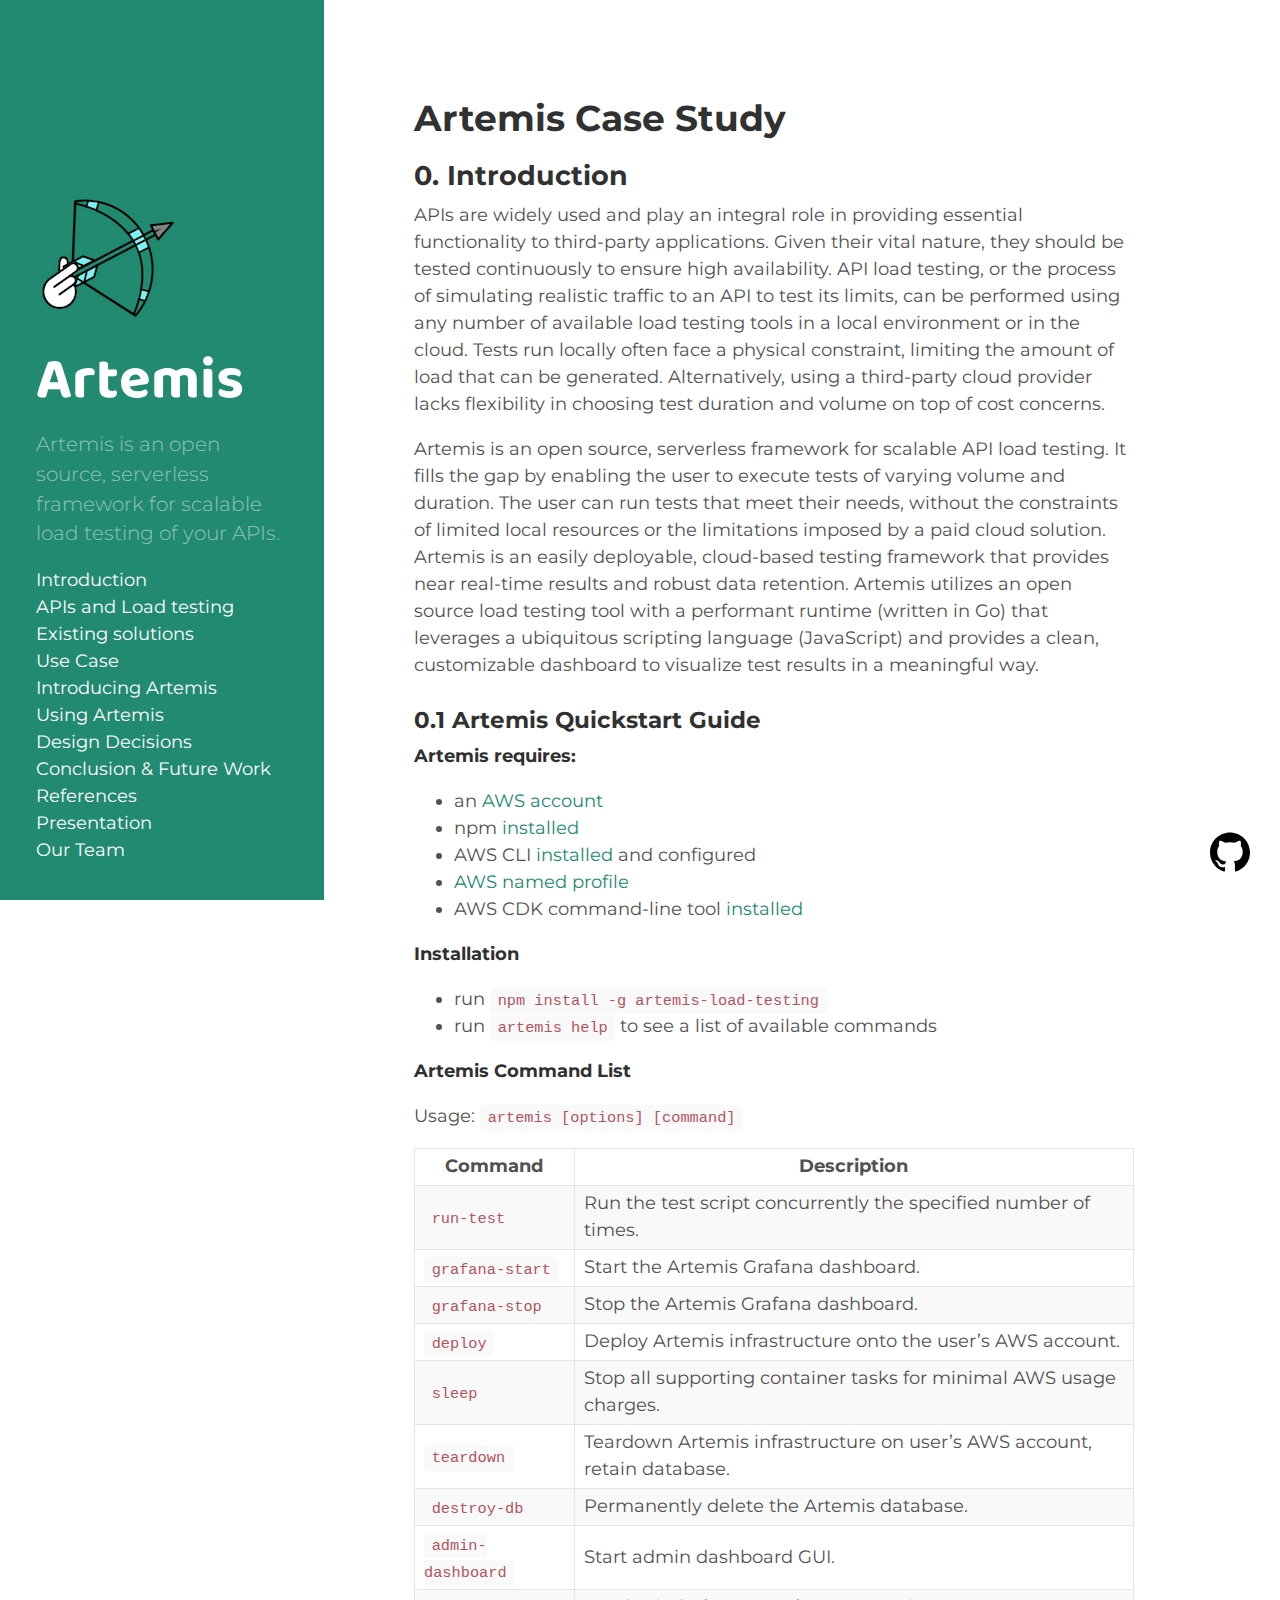
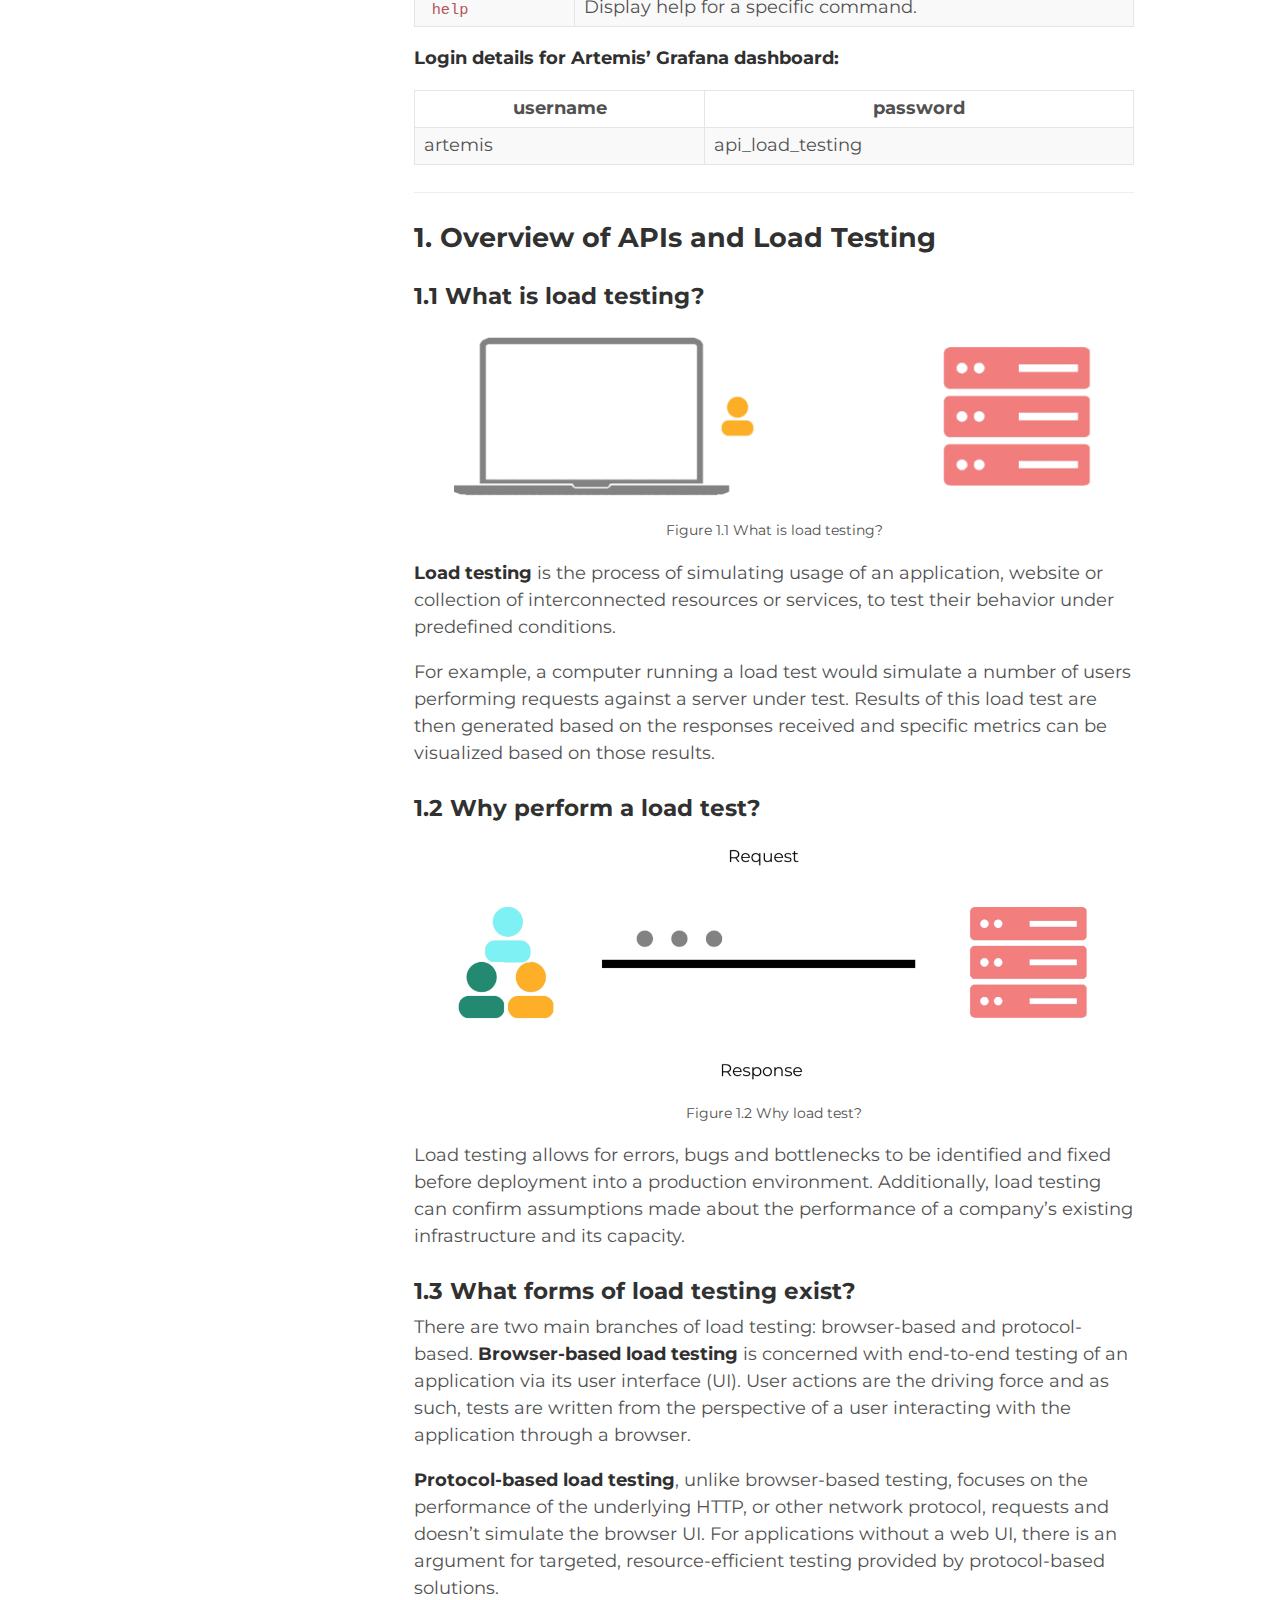
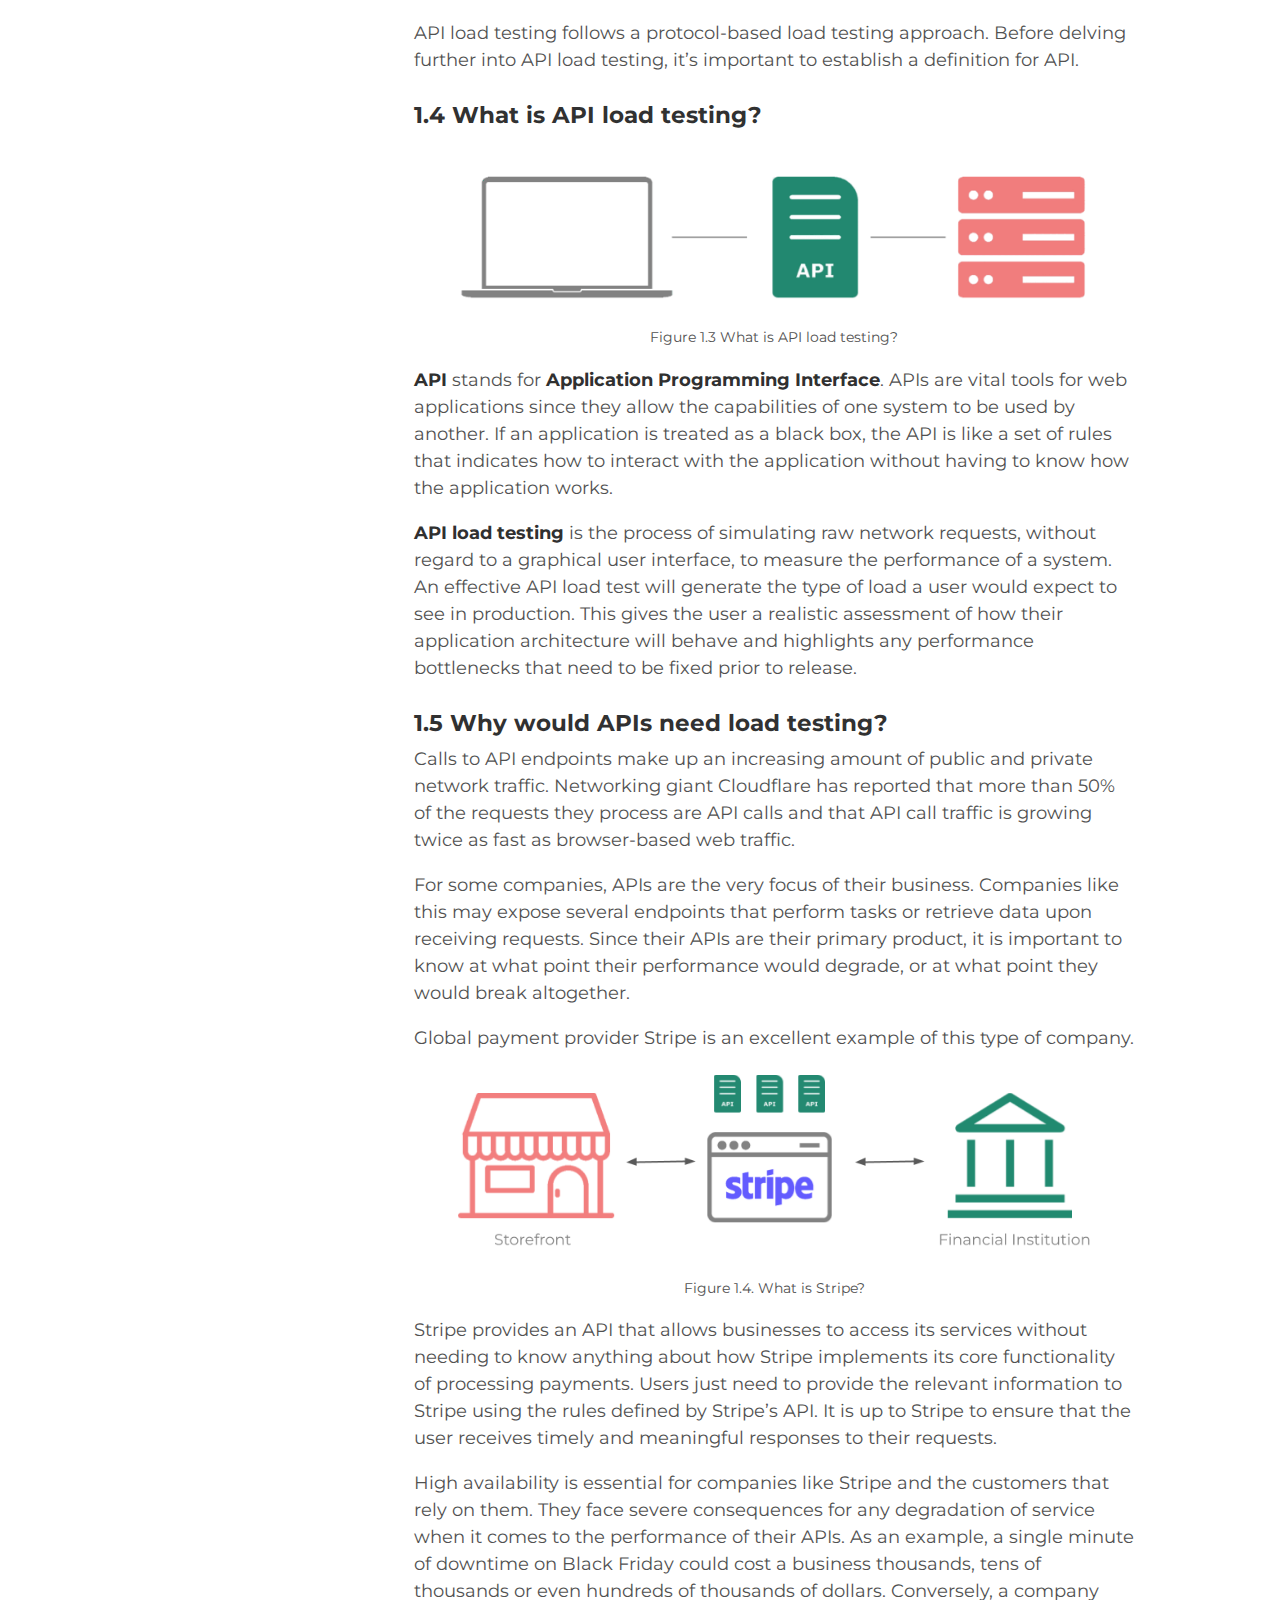
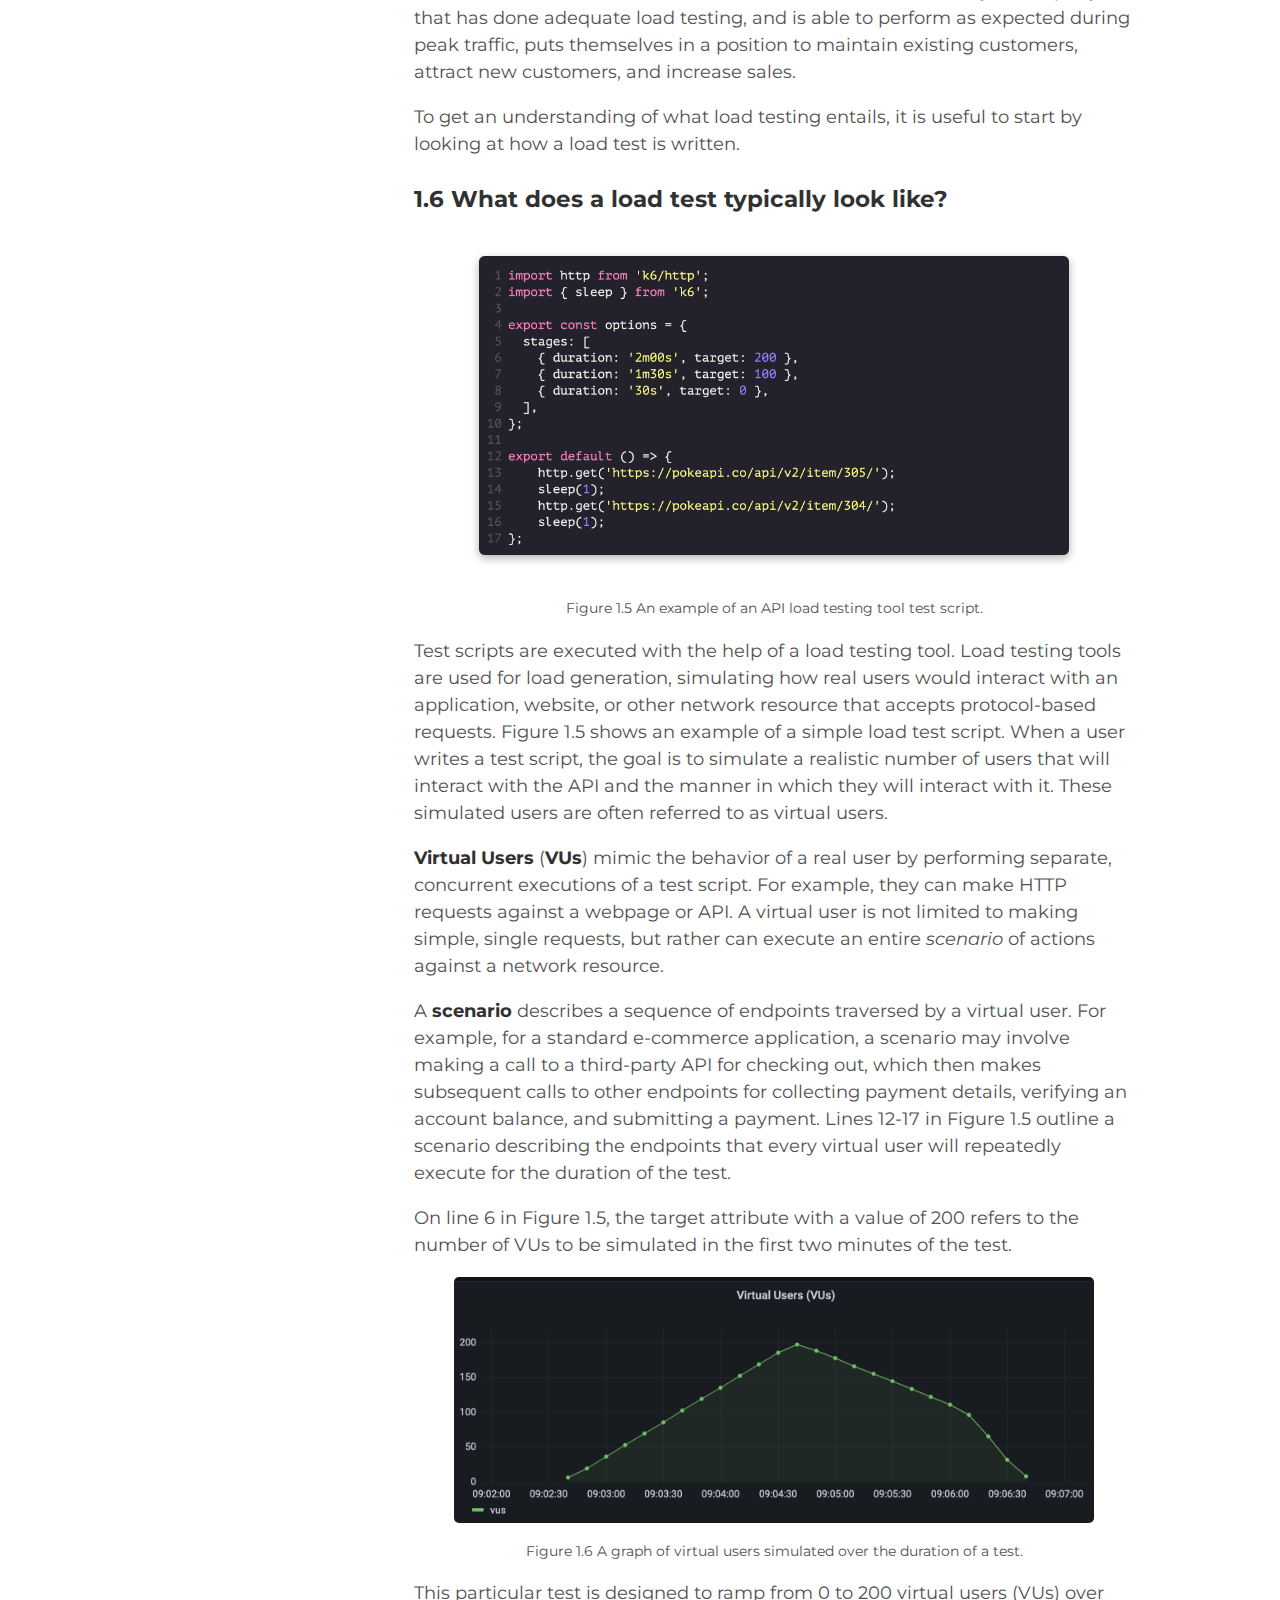
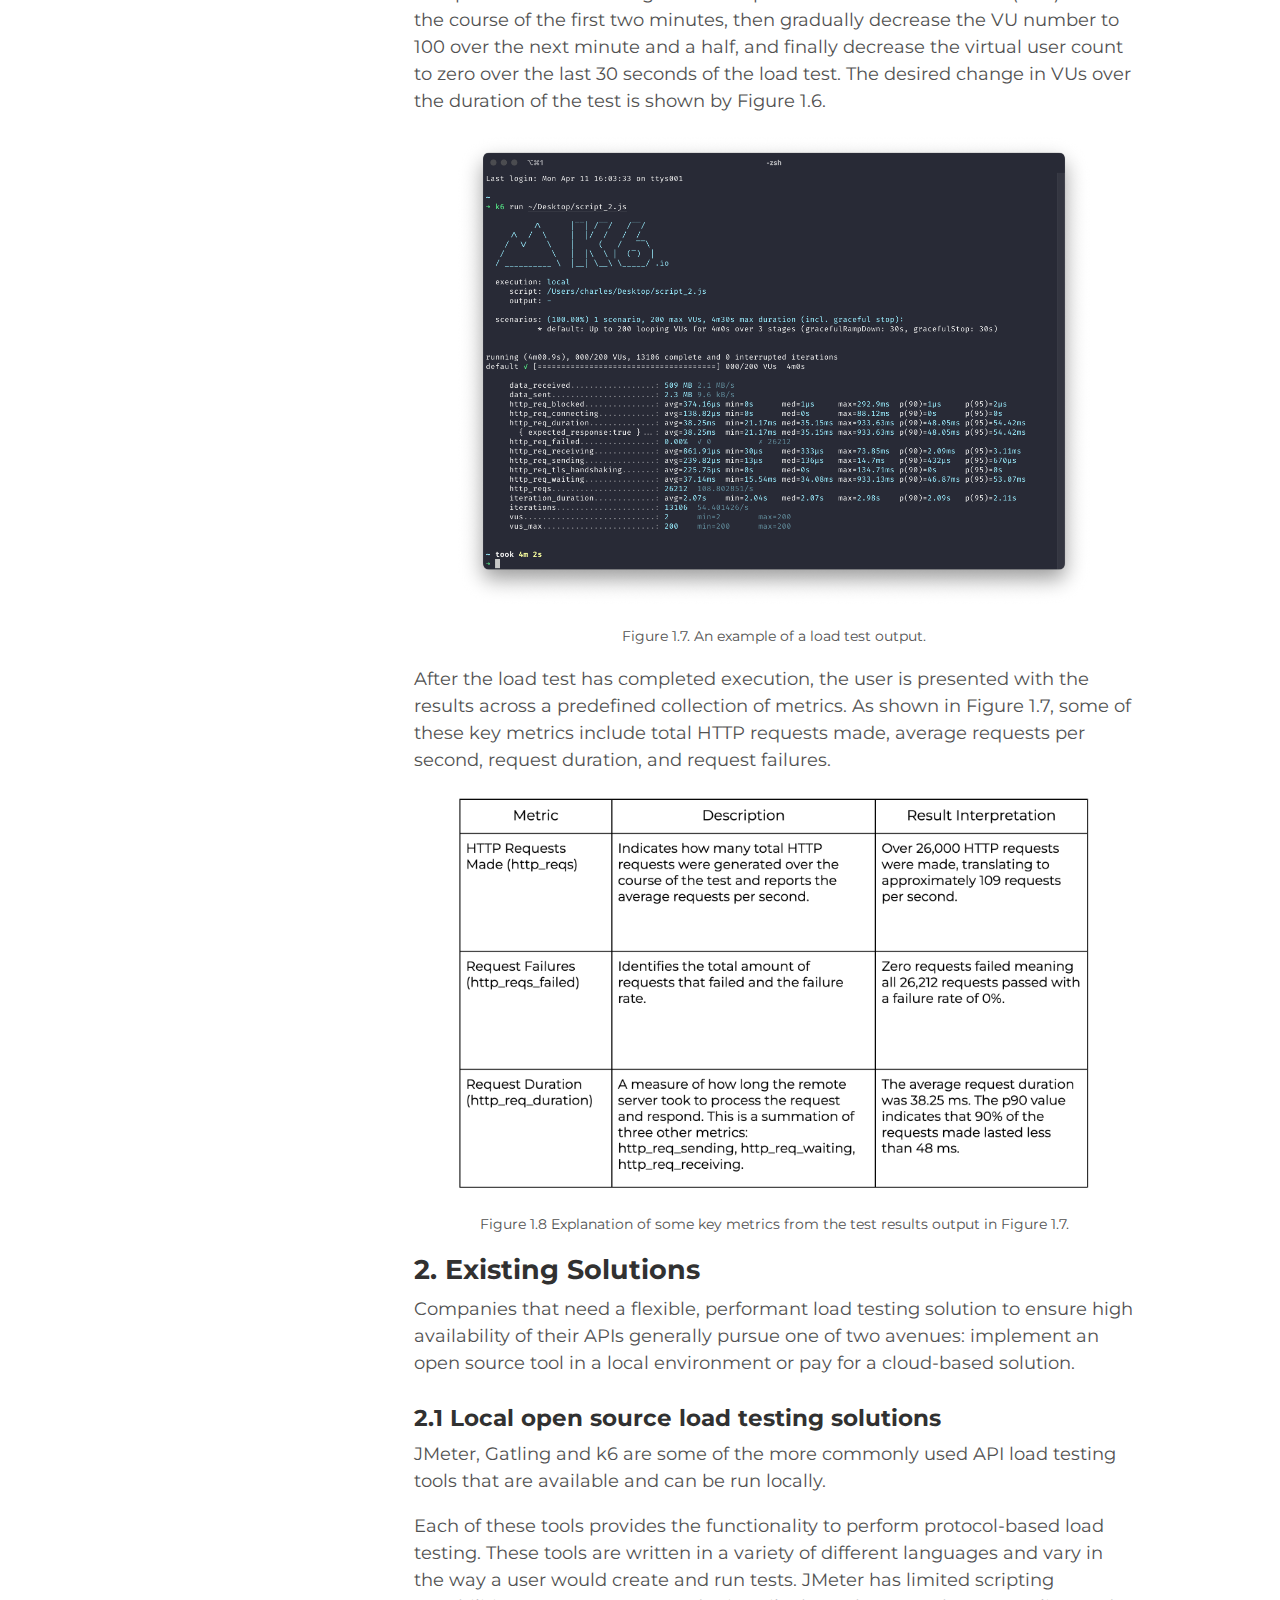
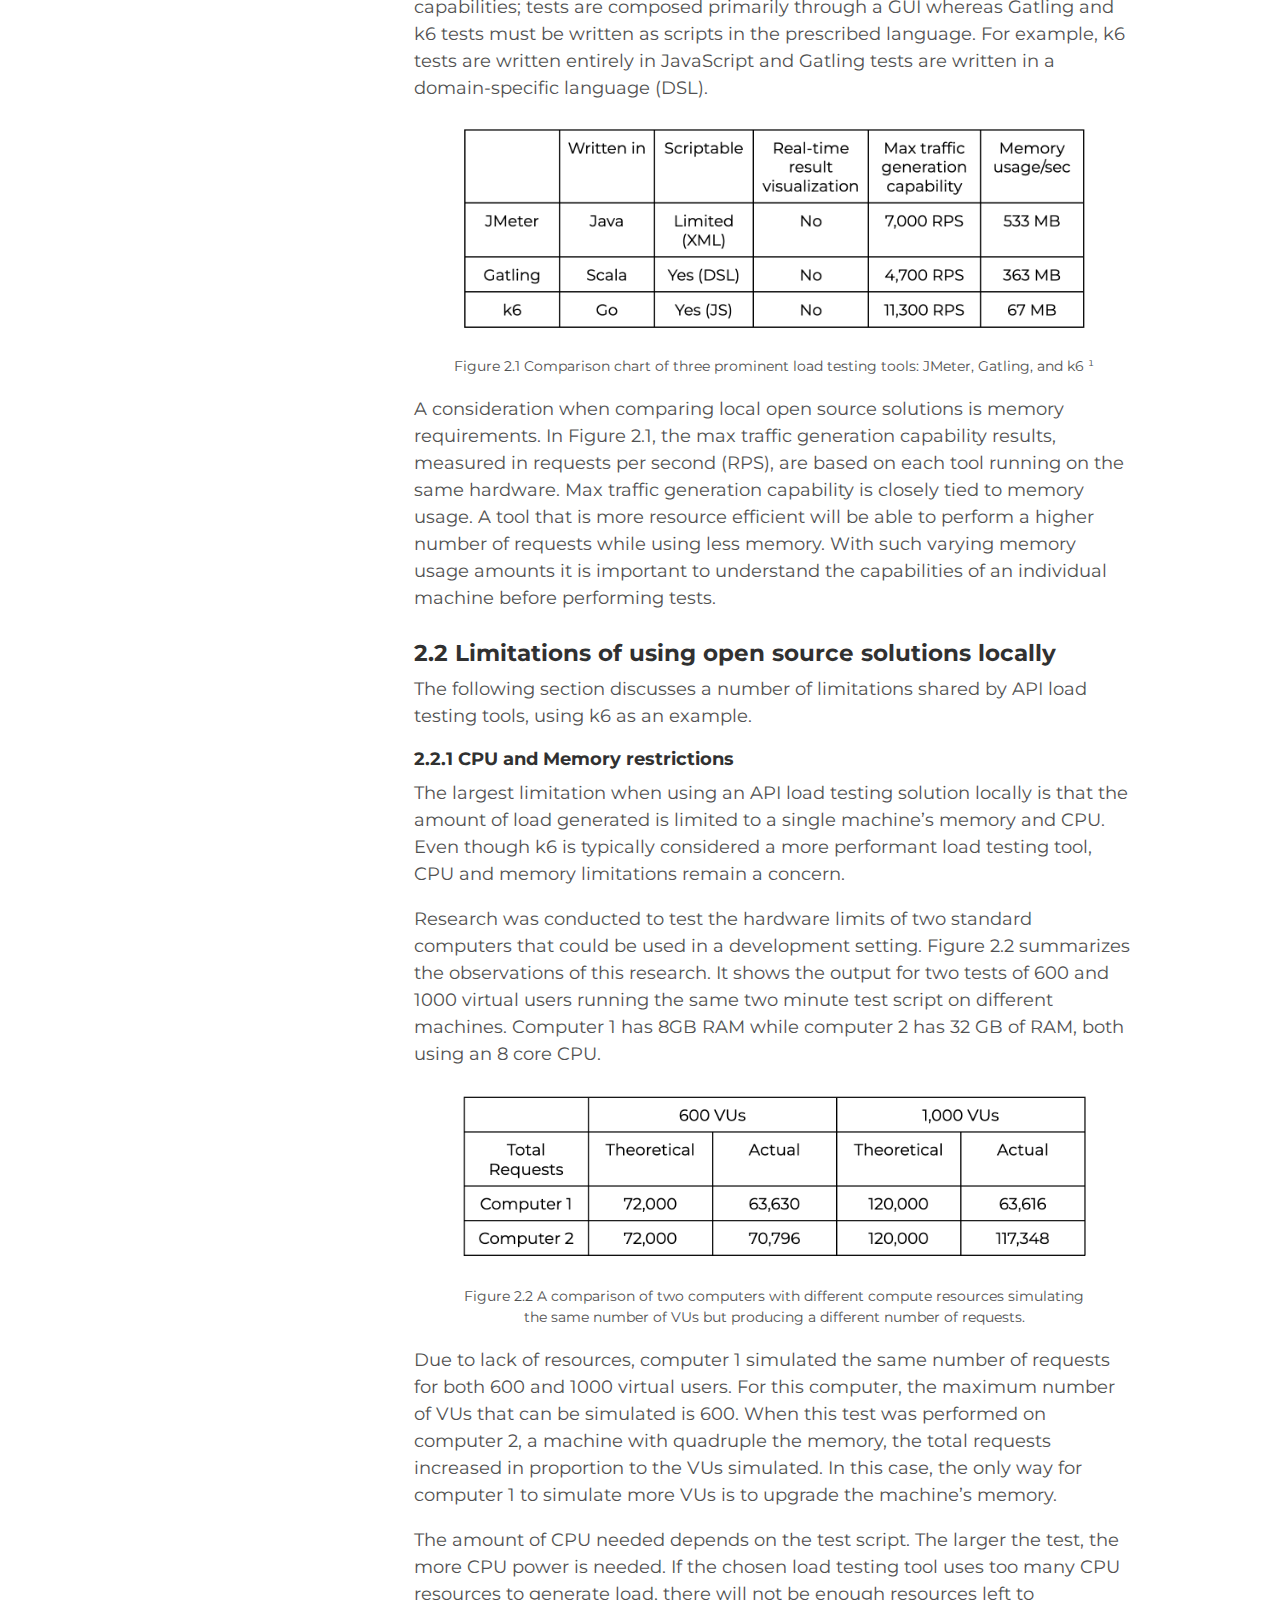
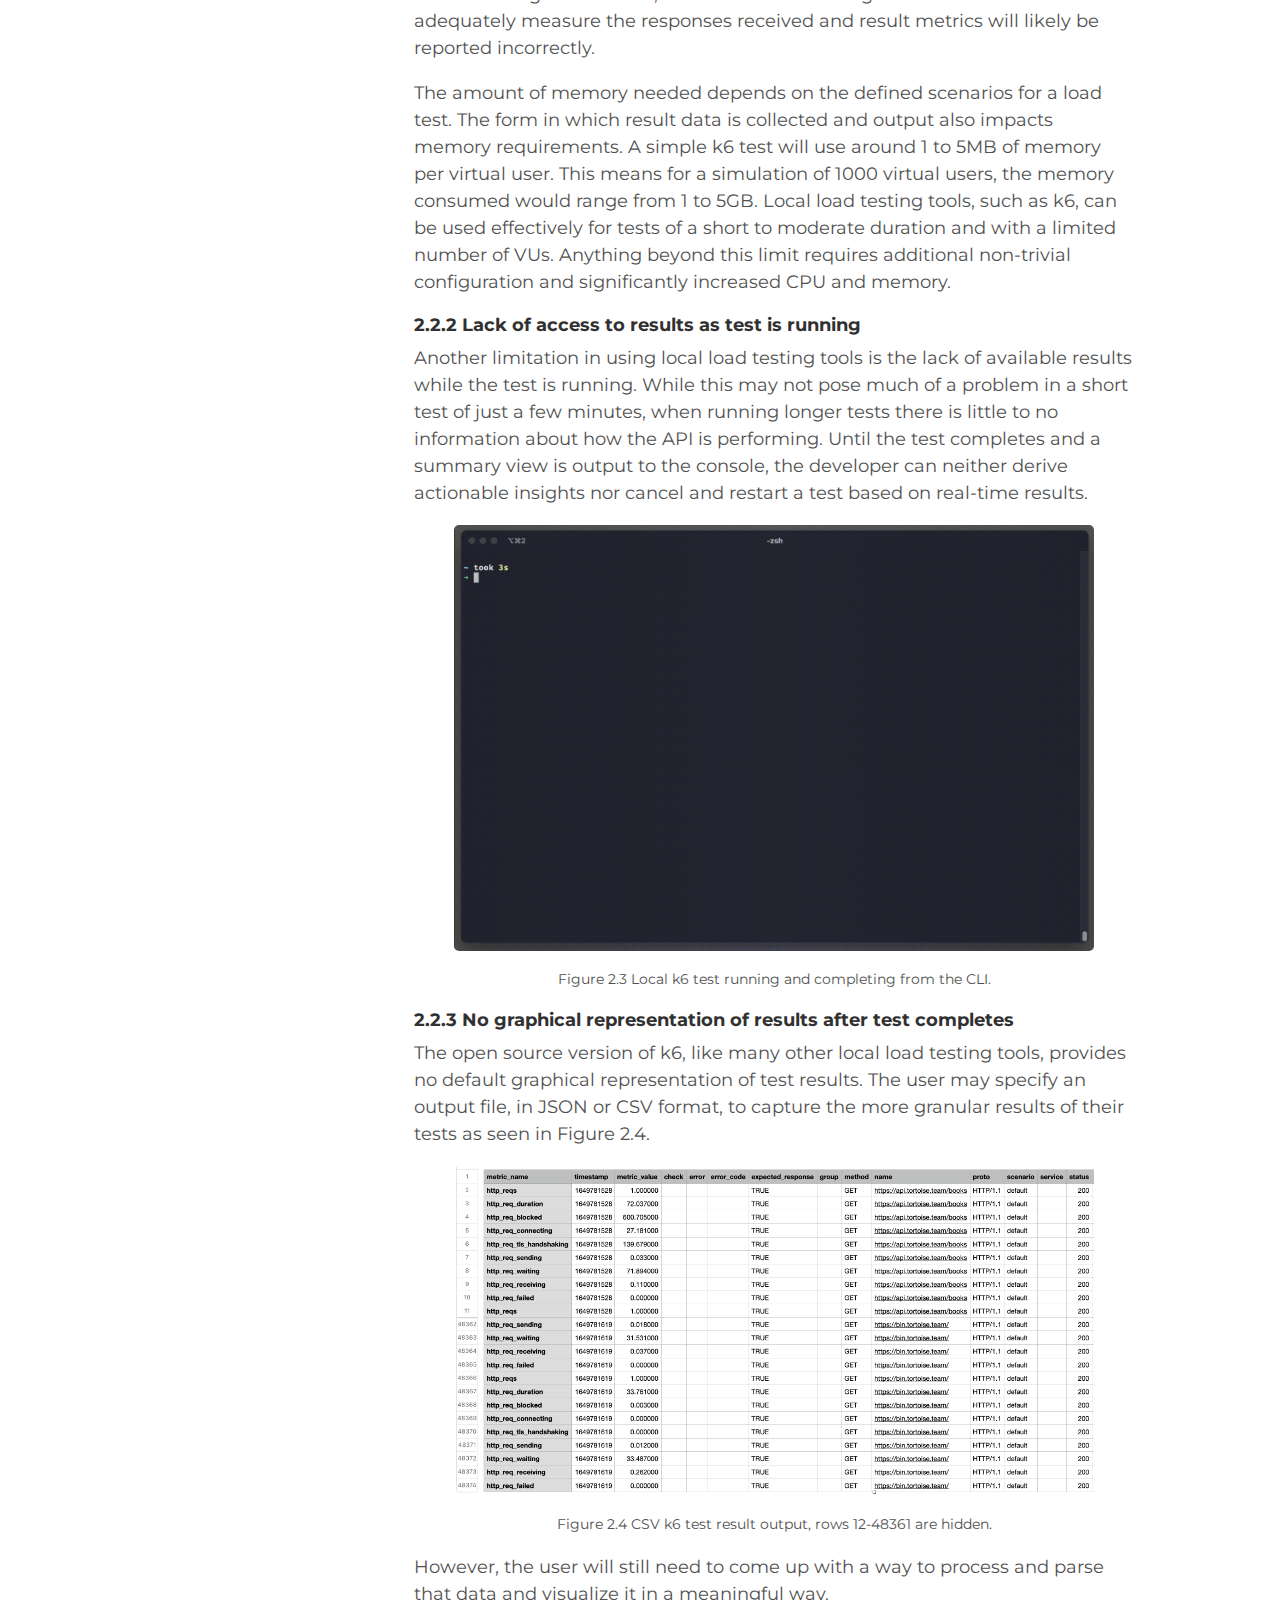
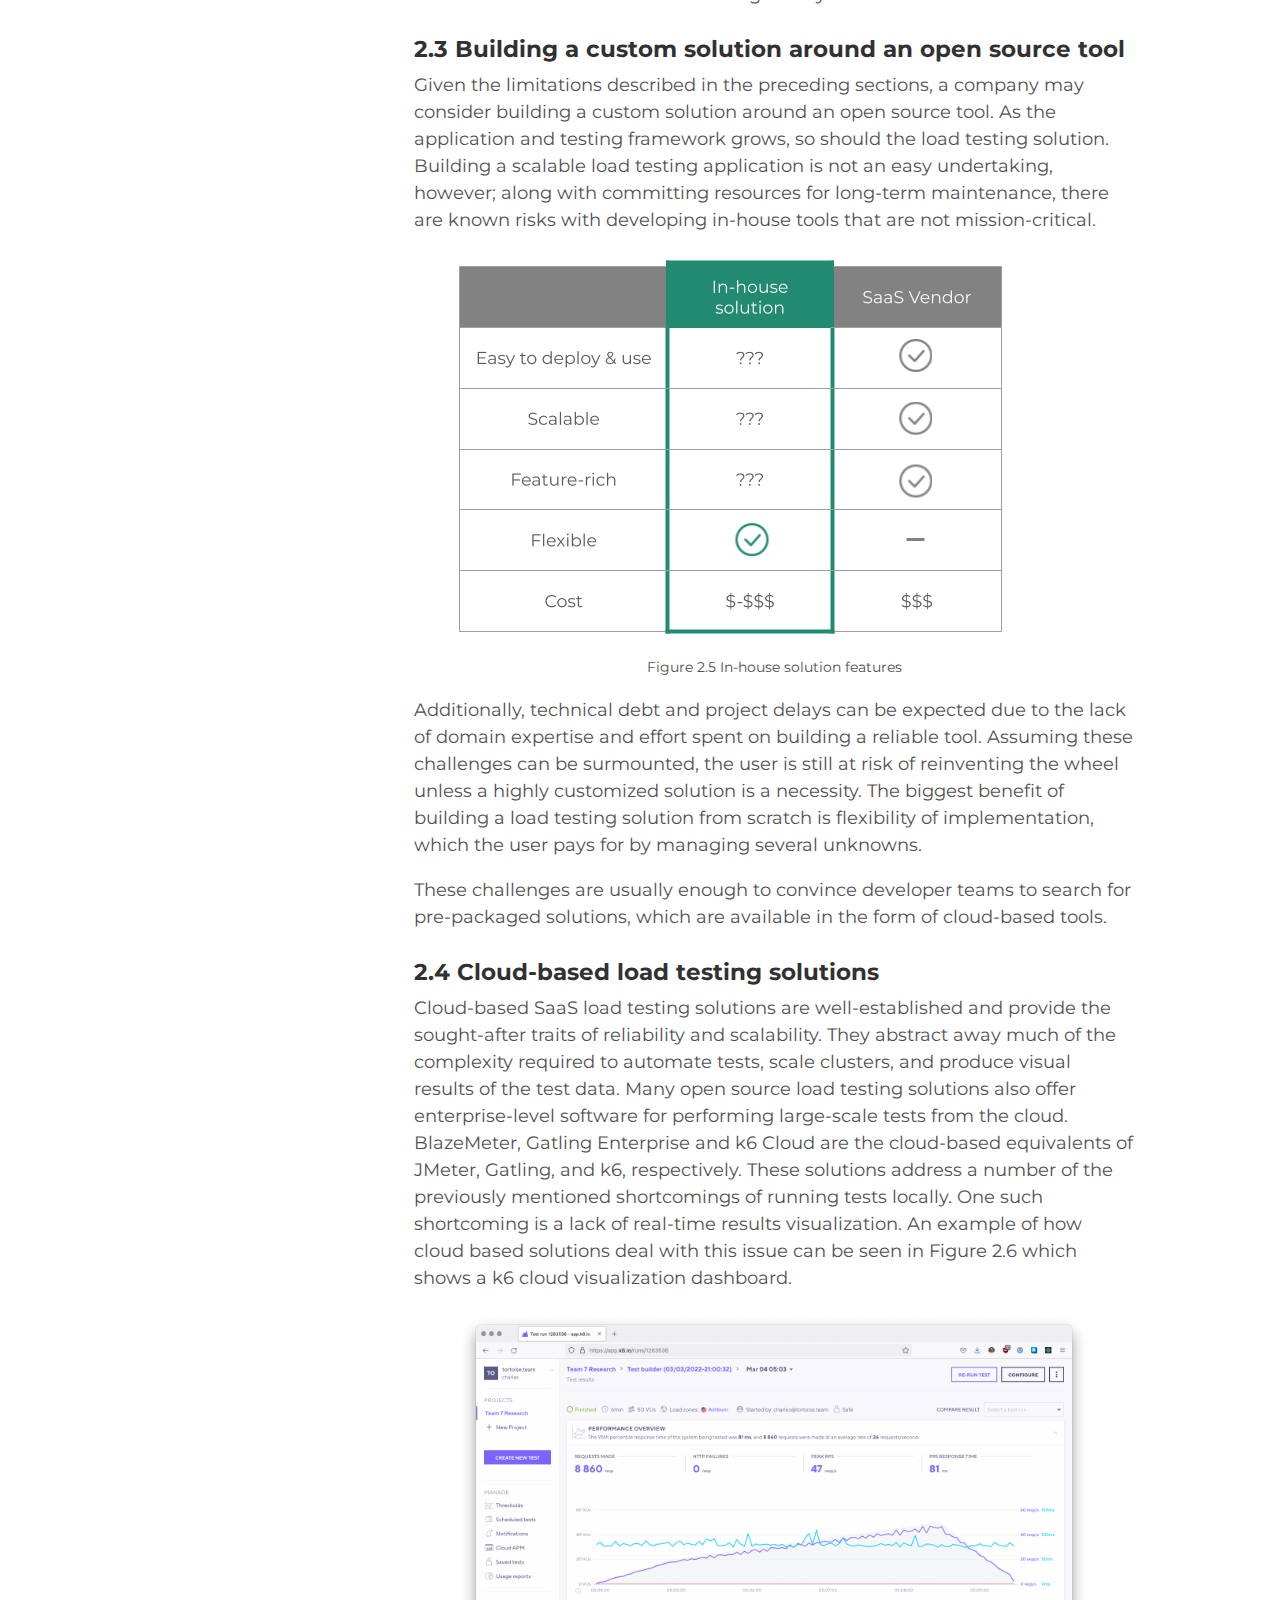
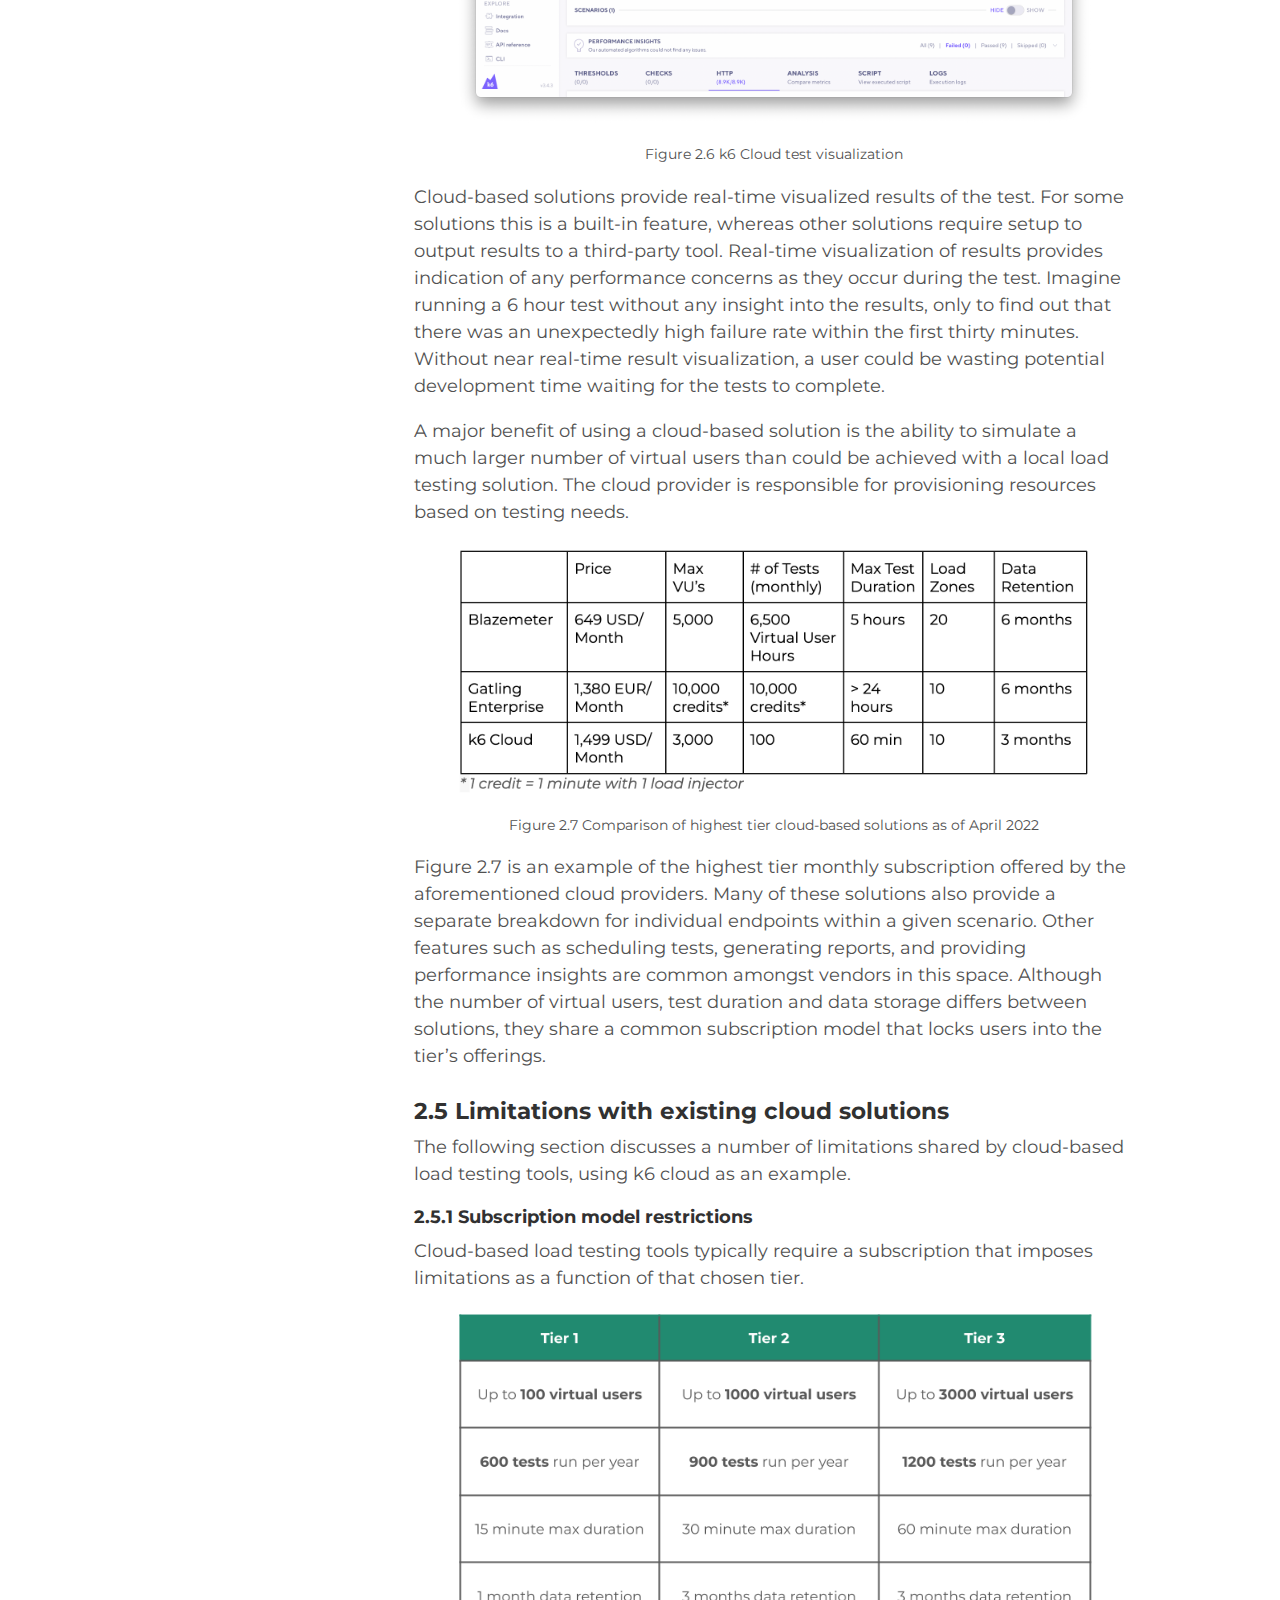
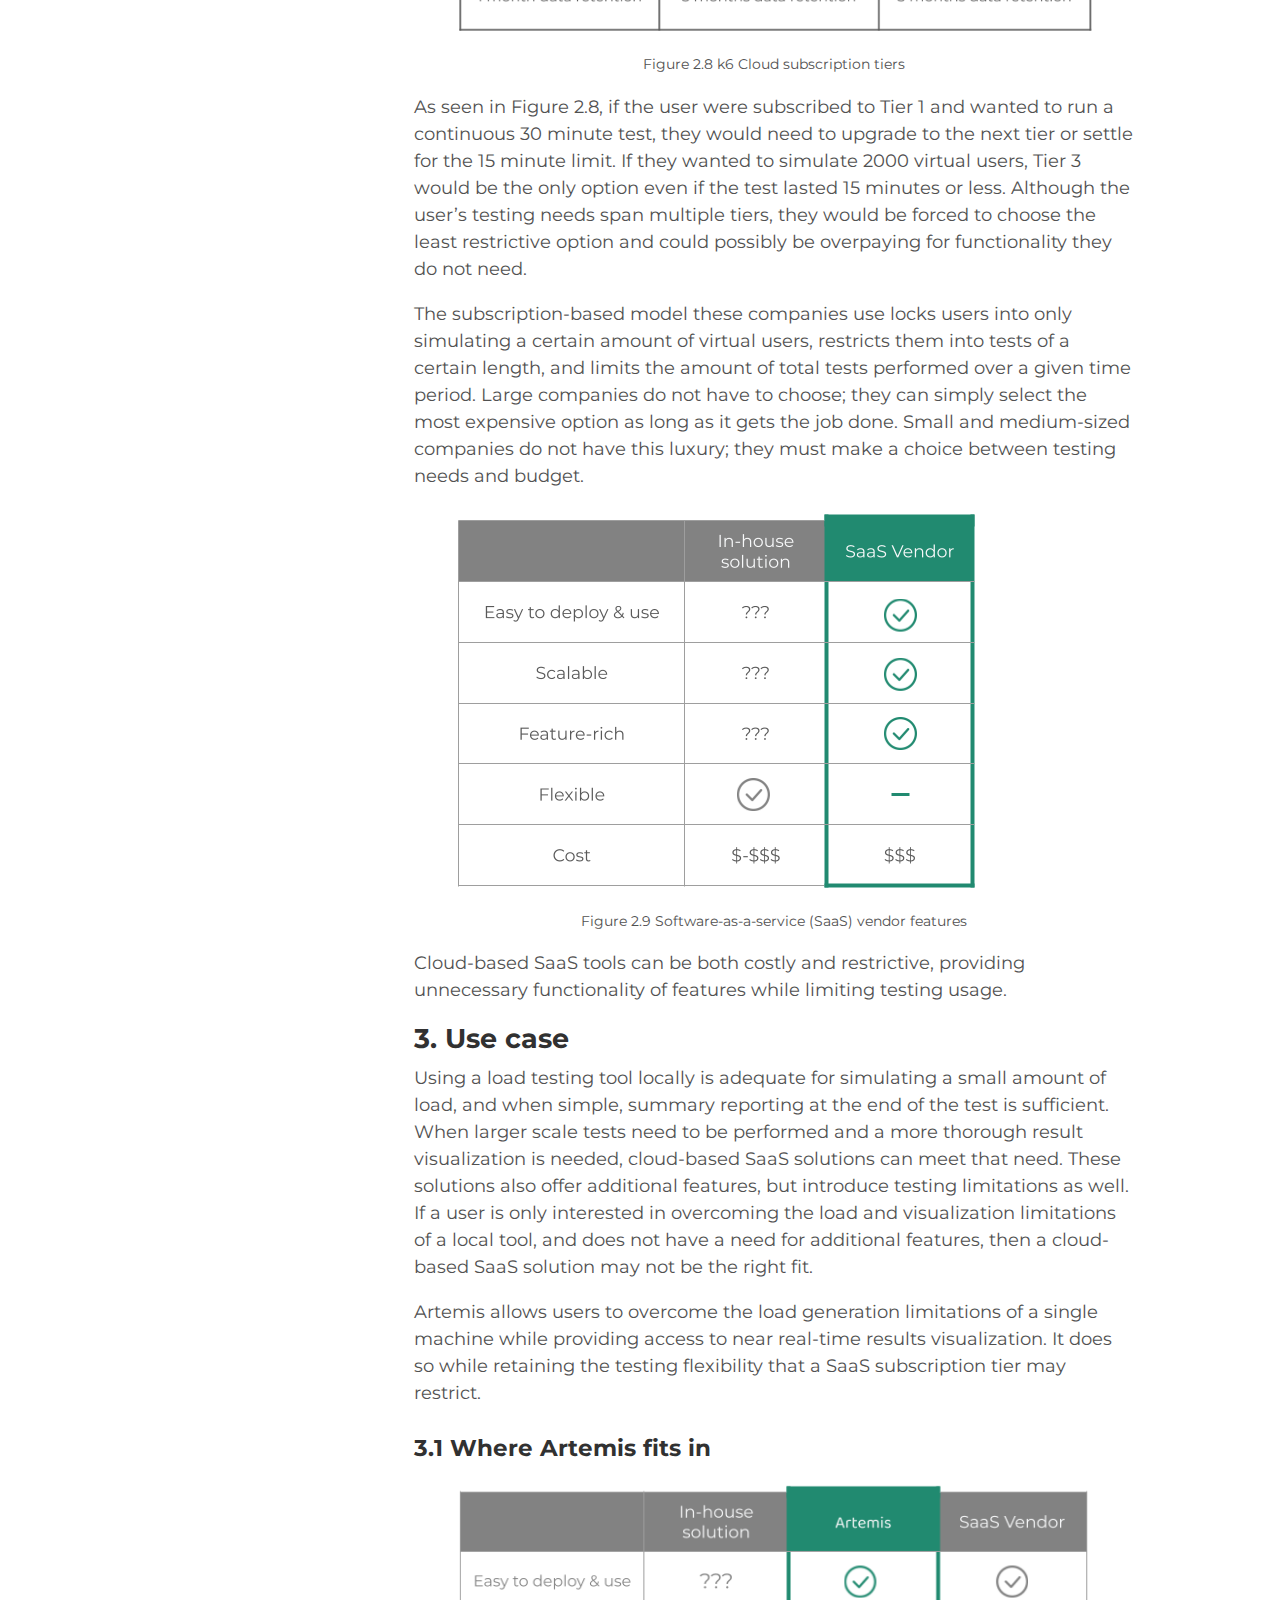
==== commit a3e65e4c: "deploy: 94dcaa10922590ea014305199659ebd1eabadace" ====
--- a/index.html
+++ b/index.html
@@ -1,3 +1,10 @@
 <!doctype html><html xmlns=http://www.w3.org/1999/xhtml xml:lang=en-us lang=en-us><head><link href=https://gmpg.org/xfn/11 rel=profile><meta charset=utf-8><meta name=generator content="Hugo 0.97.3"><meta name=viewport content="width=device-width,initial-scale=1"><title>Artemis</title><meta name=description content="Artemis is an open source, serverless framework for scalable load testing of your APIs."><link type=text/css rel=stylesheet href=https://artemis-load-testing.github.io/css/print.css media=print><link type=text/css rel=stylesheet href=https://artemis-load-testing.github.io/css/poole.css><link type=text/css rel=stylesheet href=https://artemis-load-testing.github.io/css/syntax.css><link type=text/css rel=stylesheet href=https://artemis-load-testing.github.io/css/hyde.css><link rel=preconnect href=https://fonts.googleapis.com><link rel=preconnect href=https://fonts.gstatic.com crossorigin><link href="https://fonts.googleapis.com/css2?family=Baloo+Bhaijaan+2&family=Montserrat:ital,wght@0,400;0,700;1,400;1,700&display=swap" rel=stylesheet><link rel=apple-touch-icon-precomposed sizes=144x144 href=/apple-touch-icon-144-precomposed.png><link rel="shortcut icon" href=/favicon.png><link href=https://artemis-load-testing.github.io/index.xml rel=alternate type=application/rss+xml title=Artemis><div><a href=https://github.com/artemis-load-testing target=_blank><img class=github-icon src=/assets/github.svg></a></div></head><body class=theme-base-0g><aside class=sidebar><div class="container sidebar-sticky"><div class=sidebar-about><img src=/apple-touch-icon-144-precomposed.png>
-<a href=https://artemis-load-testing.github.io/><h1>Artemis</h1></a><p class=lead>Artemis is an open source, serverless framework for scalable load testing of your APIs.</p></div><nav><ul class=sidebar-nav><li><a href=/#introduction>Introduction</a></li><li><a href=/#overview_api_load_testing>APIs and Load testing</a></li><li><a href=/#existing_solutions>Existing solutions</a></li><li><a href=/#use_case>Use Case</a></li><li><a href=/#introducing_artemis>Introducing Artemis</a></li><li><a href=/#using_artemis>Using Artemis</a></li><li><a href=/#design_decisions>Design Decisions</a></li><li><a href=/#future_work>Conclusion & Future Work</a></li><li><a href=/#references>References</a></li><li><a href=/#presentation>Presentation</a></li><li><a href=/#our_team>Our Team</a></li></ul></nav></div></aside><main class="content container"><div class=posts><article class=post><div class=post><h1 id=artemis-case-study>Artemis Case Study</h1><h2 id=introduction>0. Introduction</h2><p>APIs are widely used and play an integral role in providing essential functionality to third-party applications. Given their vital nature, they should be tested continuously to ensure high availability. API load testing, or the process of simulating realistic traffic to an API to test its limits, can be performed using any number of available load testing tools in a local environment or in the cloud. Tests run locally often face a physical constraint, limiting the amount of load that can be generated. Alternatively, using a third-party cloud provider lacks flexibility in choosing test duration and volume on top of cost concerns.</p><p>Artemis is an open source, serverless framework for scalable API load testing. It fills the gap by enabling the user to execute tests of varying volume and duration. The user can run tests that meet their needs, without the constraints of limited local resources or the limitations imposed by a paid cloud solution. Artemis is an easily deployable, cloud-based testing framework that provides near real-time results and robust data retention. Artemis utilizes an open source load testing tool with a performant runtime (written in Go) that leverages a ubiquitous scripting language (JavaScript) and provides a clean, customizable dashboard to visualize test results in a meaningful way.</p><h3 id=01-artemis-quickstart-guide>0.1 Artemis Quickstart Guide</h3><p><strong>Artemis requires:</strong></p><ul><li>an<a href="https://portal.aws.amazon.com/gp/aws/developer/registration/index.html?nc2=h_ct&src=default"> AWS account</a></li><li>npm<a href=https://www.npmjs.com/get-npm> installed</a></li><li>AWS CLI<a href=https://docs.aws.amazon.com/cli/latest/userguide/install-cliv2.html> installed</a> and configured</li><li><a href=https://docs.aws.amazon.com/cli/latest/userguide/cli-configure-profiles.html>AWS named profile</a></li><li>AWS CDK command-line tool<a href=https://docs.aws.amazon.com/cdk/latest/guide/cli.html> installed</a></li></ul><p><strong>Installation</strong></p><ul><li>run <code>npm install -g artemis-load-testing</code></li><li>run <code>artemis help</code> to see a list of available commands</li></ul><p><strong>Artemis Command List</strong></p><p>Usage: <code>artemis [options] [command]</code></p><table><thead><tr><th>Command</th><th>Description</th></tr></thead><tbody><tr><td>run-test [options]</td><td>Run the test script concurrently the specified number of times.</td></tr><tr><td>grafana-start</td><td>Start the Artemis Grafana dashboard.</td></tr><tr><td>grafana-stop</td><td>Stop the Artemis Grafana dashboard.</td></tr><tr><td>deploy</td><td>Deploy Artemis infrastructure onto the user&rsquo;s AWS account.</td></tr><tr><td>sleep</td><td>Stop all supporting container tasks for minimal AWS usage charges.</td></tr><tr><td>teardown</td><td>Teardown Artemis infrastructure on user&rsquo;s AWS account, retain database.</td></tr><tr><td>destroy-db</td><td>Permanently delete the Artemis database.</td></tr><tr><td>admin-dashboard</td><td>Start admin dashboard GUI.</td></tr><tr><td>help [command]</td><td>Display help for a specific command.</td></tr></tbody></table><p><strong>Login details for Artemis&rsquo; Grafana dashboard:</strong></p><table><thead><tr><th>username</th><th>password</th></tr></thead><tbody><tr><td>artemis</td><td>api_load_testing</td></tr></tbody></table><hr><h2 id=overview_api_load_testing>1. Overview of APIs and Load Testing</h2><h3 id=11-what-is-load-testing>1.1 What is load testing?</h3><figure><img src=../assets/6_what-is-load-testing.gif alt="Figure 1.1 What is load testing?"><figcaption><p>Figure 1.1 What is load testing?</p></figcaption></figure><p><strong>Load testing</strong> is the process of simulating usage of an application, website or collection of interconnected resources or services, to test their behavior under predefined conditions.</p><p>For example, a computer running a load test would simulate a number of users performing requests against a server under test. Results of this load test are then generated based on the responses received and specific metrics can be visualized based on those results.</p><h3 id=12-why-perform-a-load-test>1.2 Why perform a load test?</h3><figure><img src=../assets/7_why-load-test.gif alt="Figure 1.2 Why load test?"><figcaption><p>Figure 1.2 Why load test?</p></figcaption></figure><p>Load testing allows for errors, bugs and bottlenecks to be identified and fixed before deployment into a production environment. Additionally, load testing can confirm assumptions made about the performance of a company’s existing infrastructure and its capacity.</p><h3 id=13-what-forms-of-load-testing-exist>1.3 What forms of load testing exist?</h3><p>There are two main branches of load testing: browser-based and protocol-based. <strong>Browser-based load testing</strong> is concerned with end-to-end testing of an application via its user interface (UI). User actions are the driving force and as such, tests are written from the perspective of a user interacting with the application through a browser.</p><p><strong>Protocol-based load testing</strong>, unlike browser-based testing, focuses on the performance of the underlying HTTP, or other network protocol, requests and doesn’t simulate the browser UI. For applications without a web UI, there is an argument for targeted, resource-efficient testing provided by protocol-based solutions.</p><p>API load testing follows a protocol-based load testing approach. Before delving further into API load testing, it’s important to establish a definition for API.</p><h3 id=14-what-is-api-load-testing>1.4 What is API load testing?</h3><figure><img src=../assets/8_what-is-api-load-testing.gif alt="Figure 1.3 What is API load testing?"><figcaption><p>Figure 1.3 What is API load testing?</p></figcaption></figure><p><strong>API</strong> stands for <strong>Application Programming Interface</strong>. APIs are vital tools for web applications since they allow the capabilities of one system to be used by another. If an application is treated as a black box, the API is like a set of rules that indicates how to interact with the application without having to know how the application works.</p><p><strong>API load testing</strong> is the process of simulating raw network requests, without regard to a graphical user interface, to measure the performance of a system. An effective API load test will generate the type of load a user would expect to see in production. This gives the user a realistic assessment of how their application architecture will behave and highlights any performance bottlenecks that need to be fixed prior to release. ​​</p><h3 id=15-why-would-apis-need-load-testing>1.5 Why would APIs need load testing?</h3><p>Calls to API endpoints make up an increasing amount of public and private network traffic. Networking giant Cloudflare has reported that more than 50% of the requests they process are API calls and that API call traffic is growing twice as fast as browser-based web traffic.</p><p>For some companies, APIs are the very focus of their business. Companies like this may expose several endpoints that perform tasks or retrieve data upon receiving requests. Since their APIs are their primary product, it is important to know at what point they would break.</p><p>Global payment provider Stripe is an excellent example of this type of company.</p><figure><img src=../assets/12_stripe_api.png alt="Figure 1.4. What is Stripe?"><figcaption><p>Figure 1.4. What is Stripe?</p></figcaption></figure><p>Stripe provides an API that allows businesses to access its services without needing to know anything about how Stripe implements its core functionality of processing payments. Users just need to provide the relevant information to Stripe using the rules defined by Stripe’s API. It is up to Stripe to ensure that the user receives timely and meaningful responses to their requests.</p><p>High availability is essential for companies like Stripe and the customers that rely on them. They face severe consequences for any degradation of service when it comes to the performance of their APIs. As an example, a single minute of downtime on Black Friday could cost a business thousands, tens of thousands or even hundreds of thousands of dollars. Conversely, a company that has done adequate load testing, and is able to perform as expected during peak traffic, puts themselves in a position to maintain existing customers, attract new customers, and increase sales.</p><p>To get an understanding of what load testing entails, it is useful to start by looking at how a load test is written.</p><h3 id=16-what-does-a-load-test-typically-look-like>1.6 What does a load test typically look like?</h3><figure><img src=../assets/pokeapi.png alt="Figure 1.5 An example of an API load testing tool test script."><figcaption><p>Figure 1.5 An example of an API load testing tool test script.</p></figcaption></figure><p>Test scripts are executed with the help of a load testing tool. Load testing tools are used for load generation, simulating how real users would interact with an application, website, or other network resource that accepts protocol-based requests. Figure 1.5 shows an example of a simple load test script. When a user writes a test script, the goal is to simulate a realistic number of users that will interact with the API and the manner in which they will interact with it. These simulated users are often referred to as virtual users.</p><p><strong>Virtual Users</strong> (<strong>VUs</strong>) mimic the behavior of a real user by performing separate, concurrent executions of a test script. For example, they can make HTTP requests against a webpage or API. A virtual user is not limited to making simple, single requests, but rather can execute an entire <em>scenario</em> of actions against a network resource.</p><p>A <strong>scenario</strong> describes a sequence of endpoints traversed by a virtual user. For example, for a standard e-commerce application, a scenario may involve making a call to a third-party API for checking out, which then makes subsequent calls to other endpoints for collecting payment details, verifying an account balance, and submitting a payment. Lines 12-17 in Figure 1.5 outline a scenario describing the endpoints that every virtual user will repeatedly execute for the duration of the test.</p><p>On line 6 in Figure 1.5, the target attribute with a value of 200 refers to the number of VUs to be simulated in the first two minutes of the test.</p><figure><img src=../assets/200_vus.png alt="Figure 1.6 A graph of virtual users simulated over the duration of a test."><figcaption><p>Figure 1.6 A graph of virtual users simulated over the duration of a test.</p></figcaption></figure><p>This particular test is designed to ramp from 0 to 200 virtual users (VUs) over the course of the first two minutes, then gradually decrease the VU number to 100 over the next minute and a half, and finally decrease the virtual user count to zero over the last 30 seconds of the load test. The desired change in VUs over the duration of the test is shown by Figure 1.6.</p><figure><img src=../assets/k6_output.png alt="Figure 1.7. An example of a load test output."><figcaption><p>Figure 1.7. An example of a load test output.</p></figcaption></figure><p>After the load test has completed execution, the user is presented with the results across a predefined collection of metrics. As shown in Figure 1.7, some of these key metrics include total HTTP requests made, average requests per second, request duration, and request failures.</p><figure><img src=../assets/fig1_8.png alt="Figure 1.8 Explanation of some key metrics from the test results output in Figure 1.7."><figcaption><p>Figure 1.8 Explanation of some key metrics from the test results output in Figure 1.7.</p></figcaption></figure><h2 id=existing_solutions>2. Existing Solutions</h2><p>Companies that need a flexible, performant load testing solution to ensure high availability of their APIs generally pursue one of two avenues: implement an open source tool in a local environment or pay for a cloud-based solution.</p><h3 id=21-local-open-source-load-testing-solutions>2.1 Local open source load testing solutions</h3><p>JMeter, Gatling and k6 are some of the more commonly used API load testing tools that are available and can be run locally.</p><p>Each of these tools provides the functionality to perform protocol-based load testing. These tools are written in a variety of different languages and vary in the way a user would create and run tests. JMeter has limited scripting capabilities; tests are composed primarily through a GUI whereas Gatling and k6 tests must be written as scripts in the prescribed language. For example, k6 tests are written entirely in JavaScript and Gatling tests are written in a domain-specific language (DSL).</p><figure><img src=../assets/fig2_1.png alt="Figure 2.1 Comparison chart of three prominent load testing tools: JMeter, Gatling, and k6 [cite 1]"><figcaption><p>Figure 2.1 Comparison chart of three prominent load testing tools: JMeter, Gatling, and k6 [cite 1]</p></figcaption></figure><p>A consideration when comparing local open source solutions is memory requirements. In Figure 2.1, the max traffic generation capability results, measured in requests per second (RPS), are based on each tool running on the same hardware. Max traffic generation capability is closely tied to memory usage. Generally, a higher number of requests per second correlates to lower memory usage. With such varying memory usage amounts it is important to understand the capabilities of an individual machine before performing tests.</p><h3 id=22-limitations-of-using-open-source-solutions-locally>2.2 Limitations of using open source solutions locally</h3><p>The following section discusses a number of limitations shared by API load testing tools, using k6 as an example.</p><h4 id=221-cpu-and-memory-restrictions>2.2.1 CPU and Memory restrictions</h4><p>The largest limitation when using an API load testing solution locally is that the amount of load generated is limited by the machine’s memory and CPU. Even though k6 is typically considered a more performant load testing tool, CPU and memory limitations remain a concern.</p><p>Research was conducted to test the hardware limits of two standard computers that could be used in a development setting. Figure 2.2 summarizes the observations of this research. It shows the output for two tests of 600 and 1000 virtual users running the same two minute test script on different machines. Computer 1 has 8GB RAM while computer 2 has 32 GB of RAM, both using an 8 core CPU.</p><figure><img src=../assets/fig2_2.png alt="Figure 2.2 A comparison of two computers with different compute resources simulating the same number of VUs but producing a different number of requests."><figcaption><p>Figure 2.2 A comparison of two computers with different compute resources simulating the same number of VUs but producing a different number of requests.</p></figcaption></figure><p>Due to lack of resources, computer 1 simulated the same number of requests for both 600 and 1000 virtual users. For this computer, the maximum number of VUs that can be simulated is 600. When this test was performed on computer 2, a machine with quadruple the memory, the total requests increased in proportion to the VUs simulated. In this case, the only way for computer 1 to simulate more VUs is to upgrade the machine’s memory.</p><p>The amount of CPU needed depends on the test script. The larger the test, the more CPU power is needed. If the chosen load testing tool uses too many CPU resources to generate load, there will not be enough resources left to adequately measure the responses received and result metrics will likely be reported incorrectly.</p><p>The amount of memory needed depends on the defined scenarios for a load test. The form in which result data is collected and output also impacts memory requirements. A simple k6 test will use around 1 to 5MB of memory per virtual user. This means for a simulation of 1000 virtual users, the memory consumed would range from 1 to 5GB. Local load testing tools, such as k6, can be used effectively for tests of a short to moderate duration and with a limited number of VUs. Anything beyond this limit requires additional non-trivial configuration and significantly increased CPU and memory.</p><h4 id=222-lack-of-access-to-results-as-test-is-running>2.2.2 Lack of access to results as test is running</h4><p>Another limitation in using local load testing tools is the lack of available results while the test is running. While this may not pose much of a problem in a short test of just a few minutes, when running longer tests there is little to no information about how the API is performing. Until the test completes and a summary view is output to the console, the developer can neither derive actionable insights nor cancel and restart a test based on real-time results.</p><figure><img src=../assets/k6_run.gif alt="Figure 2.3 Local k6 test running and completing from the CLI."><figcaption><p>Figure 2.3 Local k6 test running and completing from the CLI.</p></figcaption></figure><h4 id=223-no-graphical-representation-of-results-after-test-completes>2.2.3 No graphical representation of results after test completes</h4><p>The open source version of k6, like many other local load testing tools, provides no default graphical representation of test results. The user may specify an output file, in JSON or CSV format, to capture the more granular results of their tests as seen in Figure 2.4.</p><figure><img src=../assets/k6_csv_results.png alt="Figure 2.4 CSV k6 test result output, rows 12-48361 are hidden."><figcaption><p>Figure 2.4 CSV k6 test result output, rows 12-48361 are hidden.</p></figcaption></figure><p>Figure 2.4 CSV k6 test result output, rows 12-48361 are hidden</p><p>However, the user will still need to come up with a way to process and parse that data and visualize it in a meaningful way.</p><h3 id=23-building-a-custom-solution-around-an-open-source-tool>2.3 Building a custom solution around an open source tool</h3><p>Given the limitations described in the preceding sections, a company may consider building a custom solution around an open source tool. As the application and testing framework grows, so should the load testing solution. Building a scalable load testing application is not an easy undertaking, however; along with committing resources for long-term maintenance, there are known risks with developing in-house tools that are not mission-critical.</p><figure><img src=../assets/22_inhouse-table.png alt="Figure 2.5 In-house solution features"><figcaption><p>Figure 2.5 In-house solution features</p></figcaption></figure><p>Additionally, technical debt and project delays can be expected due to the lack of domain expertise and effort spent on building a reliable tool. Assuming these challenges can be surmounted, the user is still at risk of reinventing the wheel unless a highly customized solution is a necessity. The biggest benefit of building a load testing solution from scratch is flexibility of implementation, which the user pays for by managing several unknowns.</p><p>These challenges are usually enough to convince developer teams to search for pre-packaged solutions, which are available in the form of cloud-based tools.</p><h3 id=24-cloud-based-load-testing-solutions>2.4 Cloud-based load testing solutions</h3><p>Cloud-based SaaS load testing solutions are well-established and provide the sought-after traits of reliability and scalability. They abstract away much of the complexity required to automate tests, scale clusters, and produce visual results of the test data. Many open source load testing solutions also offer enterprise-level software for performing large-scale tests from the cloud. BlazeMeter, Gatling Enterprise and k6 Cloud are the cloud-based equivalents of JMeter, Gatling, and k6, respectively. These solutions address a number of the previously mentioned shortcomings of running tests locally. One such shortcoming is a lack of real-time results visualization. An example of how cloud based solutions deal with this issue can be seen in Figure 2.6 which shows a k6 cloud visualization dashboard.</p><figure><img src=../assets/k6_cloud.png alt="Figure 2.6 k6 Cloud test visualization"><figcaption><p>Figure 2.6 k6 Cloud test visualization</p></figcaption></figure><p>Cloud-based solutions provide real-time visualized results of the test. For some solutions this is a built-in feature, whereas other solutions require setup to output results to a third-party tool. This provides indication of any performance concerns as they occur during the test. Imagine running a 6 hour test without any insight into the results, only to find out that there was an unexpectedly high failure rate within the first thirty minutes. Without near real-time result visualization, a user could be wasting potential development time waiting for the tests to complete.</p><p>A major benefit of using a cloud-based solution is the ability to simulate a much larger number of virtual users than could be achieved with a local load testing solution. The cloud provider is responsible for provisioning resources based on testing needs.</p><figure><img src=../assets/fig2_7.png alt="Figure 2.7 Comparison of highest tier cloud-based solutions"><figcaption><p>Figure 2.7 Comparison of highest tier cloud-based solutions</p></figcaption></figure><p>Figure 2.7 is an example of the highest tier monthly subscription offered by the aforementioned cloud providers. Many of these solutions also provide a separate breakdown for individual endpoints within a given scenario. Other features such as scheduling tests, generating reports, and providing performance insights are common amongst vendors in this space. Although the number of virtual users, test duration and data storage differs between solutions, they share a common subscription model that locks users into the tier’s offerings.</p><h3 id=25-limitations-with-existing-cloud-solutions>2.5 Limitations with existing cloud solutions</h3><p>The following section discusses a number of limitations shared by cloud-based load testing tools, using k6 cloud as an example.</p><h4 id=251-subscription-model-restrictions>2.5.1 Subscription model restrictions</h4><p>Cloud-based load testing tools typically require a subscription that imposes limitations as a function of that chosen tier.</p><figure><img src=../assets/21_k6cloud-tiers-table.png alt="Figure 2.8 k6 Cloud subscription tiers"><figcaption><p>Figure 2.8 k6 Cloud subscription tiers</p></figcaption></figure><p>As seen in Figure 2.8, if the user were subscribed to Tier 1 and wanted to run a continuous 30 minute test, they would need to upgrade to the next tier or settle for the 15 minute limit. If they wanted to simulate 2000 virtual users, Tier 3 would be the only option even if the test lasted 15 minutes or less. Although the user’s testing needs span multiple tiers, they would be forced to choose the least restrictive option and could possibly be overpaying for functionality they do not need.</p><p>The subscription-based model these companies use locks users into only simulating a certain amount of virtual users, restricts them into tests of a certain length, and limits the amount of total tests performed over a given time period. Large companies do not have to choose; they can simply select the most expensive option as long as it gets the job done. Small and medium-sized companies do not have this luxury; they must make a choice between testing needs and budget.</p><figure><img src=../assets/23_saas-table.png alt="Figure 2.9 Software-as-a-service (SaaS) vendor features"><figcaption><p>Figure 2.9 Software-as-a-service (SaaS) vendor features</p></figcaption></figure><p>Cloud-based SaaS tools can be both costly and restrictive, providing unnecessary functionality of features while limiting testing usage.</p><h2 id=use_case>3. Use case</h2><p>Using a load testing tool locally is adequate for simulating a small amount of load, and when simple, summary reporting at the end of the test is sufficient. When larger scale tests need to be performed and a more thorough result visualization is needed, cloud-based SaaS solutions can meet that need. These solutions also offer additional features, but introduce testing limitations as well. If a user is only interested in overcoming the load and visualization limitations of a local tool, and does not have a need for additional features, then a cloud-based SaaS solution may not be the right fit.</p><p>Artemis allows users to overcome the load generation limitations of a single machine while providing access to near real-time results visualization. It does so while retaining the testing flexibility that a SaaS subscription tier may restrict.</p><h3 id=31-where-artemis-fits-in>3.1 Where Artemis fits in</h3><p><img src=images/image14.png alt=alt_text title=image_tooltip></p><p>Figure 3.1. Artemis’ solution features</p><p>Artemis deploys the necessary infrastructure for performing API load tests to a user’s AWS account with a single CLI command. Users can run load tests without restrictions on the number of virtual users and the test duration. Aggregated test results can be visualized in near real-time with the provided dashboard, and test results are retained in long-term storage, allowing the user to further parse, transform or query the data as desired.</p><p>Artemis is not as feature-rich as some of the existing cloud solutions. It does not perform parallel tests or generate load across multiple regions. There is a limit of 20,000 virtual users that can be simulated. The results dashboard displays a limited set of metrics and scheduled tests are not a built-in feature.</p><p>However, Artemis is a flexible, scalable solution for users who are unable to build out a dedicated testing environment and for whom tiered cloud-based SaaS solutions are too restrictive or costly.</p><h2 id=introducing_artemis>4. Introducing Artemis</h2><h3 id=41-four-components>4.1 Four components</h3><p><img src=images/image15.gif alt=alt_text title=image_tooltip></p><p>Figure 4.1. Artemis’ Architecture</p><p>Artemis’ architecture can be divided up into four different components: load generation, aggregation, data storage, and result visualization.</p><ul><li>The first component is concerned with load generation. The load testing containers in this component simulate virtual users that perform requests against the API the user wishes to test.</li><li>The second component is concerned with the aggregation of the test results. A single container collects and processes all the test results generated by the load testing containers.</li><li>The third component is concerned with data storage. The aggregated test results are stored in a time-series database.</li><li>The fourth and final component is concerned with result visualization. The provided dashboard allows the user to visualize meaningful metrics generated by their load test.</li></ul><h3 id=42-deploying-artemis>4.2 Deploying Artemis</h3><p>Prior to load generation, the supporting infrastructure needs to be in place.</p><p>By using the command <strong>artemis deploy</strong>, the necessary components can be deployed to AWS. This command makes use of the AWS Cloud Development Kit (CDK), which is a framework for modeling cloud infrastructure, via code, that can then be synthesized and deployed to a user’s AWS environment. Artemis deploys serverless components, launched on demand, meaning the user can run load tests without having to manage their own servers.</p><p>Deploying the infrastructure involves compiling the CDK code into a template which can then be used by the CloudFormation service to create the specified resources.</p><p>AWS CDK is not the only way to build out infrastructure on AWS. As mentioned previously, the CDK code must be translated into a CloudFormation template, which is a JSON or YAML file that indicates the resources the user wants to deploy and how they want them to be configured. The advantages of using the CDK for Artemis’ use case, instead of constructing a CloudFormation template directly, are many:</p><ul><li>It’s easier to get started with the CDK since it’s available in many commonly used programming languages.</li><li>The CDK documentation is easier to parse and the API reference is much more detailed compared to that of CloudFormation.</li><li>The CDK is an abstraction over CloudFormation, hence the code tends to be more concise. Artemis’ CDK code was 429 lines long, but the CloudFormation template spanned 1455 lines.</li></ul><h3 id=43-starting-a-test-with-artemis>4.3 Starting a test with Artemis</h3><p><img src=images/image16.png alt=alt_text title=image_tooltip></p><p>Figure 4.2. Each task running the test gets a copy of the test script from S3</p><p>Having deployed Artemis’ infrastructure, the user can utilize the Artemis CLI to initiate a load test. The user provides two inputs: the local file path to the test script and the number of load testing containers to spin up. The start command, <strong>artemis run-test</strong>, triggers an action causing the script to be uploaded to an S3 bucket and invokes a lambda function to spin up the total number of load testing containers specified by the user.</p><p>S3 is AWS’ object storage service. Object storage provides a way to store unstructured data in a structurally flat data environment. There are no folders, directories, or complex hierarchies as in a file-based system. While cloud-based object storage is ideal for long-term data retention, here it was used as a means to an end; namely, as a simple way to copy a test script on a user’s machine to a resource that could be accessed by Artemis’ load testing containers.</p><p>Since local files can’t be read by a Lambda function, S3 serves as a stepping stone for getting the test script onto the AWS infrastructure. AWS Lambdas fall in the realm of Functions-as-a-Service. Functions-as-a-Service implementations make functions, or chunks of code, available on demand to respond to events as they occur. The Functions-as-a-Service provider manages the underlying infrastructure and the user is charged by execution time. In Artemis’ case, the Start Test lambda pictured in Figure 4.2 spins up the specified number of containers. Each application in the container then creates a local copy of the test script and starts the test.</p><h2 id=using_artemis>5. Using Artemis</h2><p>Artemis’ infrastructure is accessible to the user through the built-in admin dashboard and CLI. This enables the user to run tests, visualize results, and manage, deploy and teardown their load testing infrastructure in AWS.</p><h3 id=51-artemis-deploy>5.1 artemis deploy</h3><p>Deploying the infrastructure can be performed using <strong>artemis deploy</strong>. The user will receive confirmation in the terminal that the infrastructure was successfully deployed. A user would typically run this command once upon first using Artemis and before running any load tests.</p><p><img src=images/image17.gif alt=alt_text title=image_tooltip></p><p>Figure 5.1 Demo of the artemis deploy command running in the CLI</p><h3 id=52-artemis-teardown>5.2 artemis teardown</h3><p>When load testing has concluded, the infrastructure can be removed using <strong>artemis teardown</strong>. All components, with the exception of the database, will be removed from the user’s AWS infrastructure. A separate command, <strong>artemis destroy-db</strong>, is available if a user wishes to delete the database storing Artemis’ results.</p><h3 id=heading></h3><p><img src=images/image18.gif alt=alt_text title=image_tooltip></p><p>Figure 5.2 Demo of artemis teardown command running in the CLI</p><h3 id=53-artemis-run-test>5.3 artemis run-test</h3><p>To initiate a test through the Artemis CLI, the user executes <strong>artemis run-test</strong> and specifies the path to the test script and the number of containers to spin up to generate the desired load. The user is presented with a three minute spinner that represents Artemis’ timestamp coordination function. This function ensures that the user’s test, across all containers, starts at the same time. This functionality will be explained in greater depth in the next section.</p><p>After three minutes have elapsed, the user is presented with confirmation that the test has started along with a unique ID assigned to the test. This ID will be present in every row of data in the database such that the data can be grouped by test when queried.</p><p><img src=images/image19.gif alt=alt_text title=image_tooltip></p><p>Figure 5.3 Demo of the artemis run-test command running in the CLI</p><p>Now that the test is running, the user can expect their test results to be stored in the database and may choose to launch a container running the Artemis Grafana dashboard.</p><h3 id=54-artemis-grafana-start>5.4 artemis grafana-start</h3><p>To use Artemis’ Grafana dashboard, the user runs <strong>artemis grafana-start</strong> from the CLI. Once the container is up and running, the user will receive an IP address which they can access to view the dashboard.</p><p><img src=images/image20.gif alt=alt_text title=image_tooltip></p><p>Figure 5.4 Demo of the artemis grafana-start command running in the CLI</p><p>Artemis’ default dashboard view displays the results of the most recent test, and the user can zoom into specific portions of the test by highlighting the areas of interest. A user is not confined to the provided dashboard and queries. They may add their own panels to the dashboard and define their own custom queries.</p><p><img src=images/image21.gif alt=alt_text title=image_tooltip></p><p>Figure 5.5 Demo of user interacting with the Artemis Grafana dashboard</p><p>When a user no longer needs to use the dashboard, they can run <strong>artemis grafana-stop</strong> to terminate the container.</p><h3 id=55-artemis-sleep>5.5 artemis sleep</h3><p>Artemis also provides the command <strong>artemis sleep</strong> to stop both the Telegraf and Grafana containers. The user can think of this as ensuring their infrastructure is in a “low power mode”. This command is useful when a user doesn’t want to teardown their infrastructure but is finished testing for the moment and wants to make sure that no containers are running in the background to prevent incurring unnecessary AWS charges.</p><p><img src=images/image22.gif alt=alt_text title=image_tooltip></p><pre><code>Figure 5.6 Demo of the artemis sleep command running in the CLI
-</code></pre><h3 id=56-artemis-admin-dashboard>5.6 artemis admin-dashboard</h3><p>To launch the admin dashboard the user runs <strong>artemis admin-dashboard</strong>. This provides the Artemis user a visual interface to run all the previously mentioned CLI commands.</p><p><img src=images/image23.png alt=alt_text title=image_tooltip></p><p>Figure 5.7 Artemis admin dashboard</p><p>This dashboard uses a React frontend to make API calls to endpoints defined in an Express.js backend to execute a CLI command on a button click.</p><h2 id=design_decisions>6. Design Decisions</h2><p>When building Artemis’ architecture, a number of options were considered in order to achieve the goal of a scalable and flexible solution. This section explores the design decisions and tradeoffs that were made while building Artemis.</p><h3 id=61-load-testing-tool>6.1 Load testing tool</h3><p>Artemis required the use of a load testing tool to create scenarios and generate the number of virtual users specified by those scenarios.</p><p>There were two characteristics of interest while evaluating different load testing tools for Artemis:</p><ul><li>User is able to write a test script in a ubiquitous language</li><li>Tool generates adequate load using minimal resources</li></ul><p>JMeter, Gatling, and k6 were the three options considered. All of these tools allow for API load testing, but differ when it comes to scripting vs non-scripting, language used to write tests, and resources used to generate load.</p><p>While JMeter performs protocol-based load testing, test scripts are created in a GUI, making JMeter an unsuitable choice. Artemis needed a script-based tool to control functionality from the CLI. Additionally, the use case is aimed towards developers that would already be familiar with writing tests in code and using the CLI.</p><p>Gatling was closer to the required load testing tool as it is a script-based, non-GUI solution. However, to use Gatling, engineers would have to learn a domain specific language (DSL). Engineers at a small or medium-sized company may not have the time to learn another language. It was prefered to use a widely used language, rather than a DSL, to fit the use case of being easy to deploy and use for web developers.</p><p>k6 aligned with this goal as test scripts are written in JavaScript. k6 itself is written in Go, which is built with performance in mind; its low memory footprint means k6 provides the capability of producing more load while using the same resources, compared to JMeter and Gatling. This made k6 a suitable choice to integrate into Artemis’ architecture..</p><h3 id=62-load-generation>6.2 Load generation</h3><p>Generating load at scale requires compute resources beyond what a local environment or single virtual machine can provide. Artemis’ solution coordinates the running of multiple containers within a Virtual Private Cloud. These containers are shown as tasks in Figure 6.1.</p><p><img src=images/image24.png alt=alt_text title=image_tooltip></p><p>Figure 6.1 Load generation component of Artemis’ architecture</p><p>A Virtual Private Cloud, or VPC, is a secure, logically isolated portion of the AWS infrastructure where the user can deploy their own resources. These tasks generate virtual users that perform requests against the API the user wishes to test. In the next section, the elements that make up Artemis’ load testing containers will be examined.</p><h4 id=621-running-load-tests-in-the-cloud>6.2.1 Running load tests in the cloud</h4><p>Each of the load testing instances pulls a custom image from AWS’s public container repository, known as Elastic Container Registry or ECR. The custom image was configured and published to ECR. It includes k6 and the artemis.js Node application.</p><p><img src=images/image25.png alt=alt_text title=image_tooltip></p><p>Figure 6.2 The internals of a single load testing container</p><p>The Node script, <strong>artemis.js</strong>, fetches the previously uploaded test script from the S3 bucket, waits for a prescribed period for test start coordination, then uses k6 to run the test based on the provided script. The test results are then sent to a separate container for aggregation.</p><p>During a regular load test, a user may be spinning up one or more of these containers. Where are these containers running and how is the scaling of these containers handled? The answer is AWS Fargate and AWS Elastic Container Service on a VPC.</p><p>AWS Fargate is a serverless compute engine for containers. Fargate’s serverless nature aligned with the goal of making Artemis serverless for its users. Artemis users can simply write load tests without the burden of determining the optimal compute power needed to run the tests.</p><p>Lambdas, and more generally Functions-as-a-Service, are also considered serverless. However, Lambda functions proved to be too restrictive since they can only be used for tasks that run for 15 minutes or less. This function timeout imposes a test duration limit on Artemis users, which was not acceptable for Artemis’ use case.</p><p>All of Artemis’ containerized applications run in Fargate instances. ECS allows Artemis to manage, deploy, and scale the containerized applications provisioned by Fargate. The number of instances specified by the user when running a test is used by ECS to determine the number of Fargate instances to spin up.</p><h4 id=622-challenge-determining-container-size-and-number-of-vus-per-container>6.2.2 Challenge: Determining container size and number of VUs per container</h4><p>One challenge when utilizing AWS Fargate instances is determining the best combination of CPU and memory for a specific use case. After testing various sizes of Fargate instances and analyzing Cloudwatch logs and graphical results for CPU and memory utilization, it was determined that the optimal number of Virtual Users per load testing container was 200. This gives the user flexibility in terms of overall total VUs and length of test duration. Artemis’ users write their test scripts for up to 200 VUs and then specify the number of tasks desired for a particular test run. With this information, Artemis can generate load across multiple containers to achieve a large total number of Virtual Users. For example, if a user wants to test for 5,000 VUs, they simply write their script based on 200 VUs and specify a task count of 25. Likewise, if a user wants to perform a load test that simulates 200 or fewer users, they can use the same test script and specify just one task.</p><p><img src=images/image26.png alt=alt_text title=image_tooltip></p><p>Figure 6.3 Scaling of Fargate instances for an increasing number of virtual users</p><p>Although ECS and Fargate made it easy to spin up serverless instances, a way to coordinate the starting of load tests across these multiple instances remained a problem. Ideally, all virtual users should be executing requests at the same time to accurately simulate the desired load. Otherwise, test results would not accurately reflect the test input and therefore invalidate the test itself.</p><h4 id=623-challenge-starting-the-same-test-across-multiple-containers-at-the-same-time>6.2.3 Challenge: Starting the same test across multiple containers at the same time</h4><h4 id=heading-1></h4><p><img src=images/image27.gif alt=alt_text title=image_tooltip></p><p>Figure 6.4 Tests start as soon as the container is spun up, leading to inaccurate results</p><p>The question to answer then became: How can the spinning up of instances be decoupled from the starting of a test?</p><p>AWS Step Functions was first considered to coordinate a series of lambdas for running tasks concurrently. AWS has a Distributed Load Testing Implementation Guide that makes use of Step Functions using worker tasks and a leader task. This required the leader task to communicate with each of the worker tasks using a Python script to create a socket on the workers to listen for a start message from the leader. This workflow went beyond what is described here to start multiple tests and would introduce unnecessary complexity to Artemis’ use case. Another option, and how the problem was ultimately addressed, was by introducing a delay to the running of the test script.</p><p><img src=images/image28.gif alt=alt_text title=image_tooltip></p><p>Figure 6.5 Test start at the same time, irrespective of when the container has spun up</p><p>This was achieved by generating a timestamp three minutes from when the Start Test Lambda is invoked. Each test container then calculates a specific wait time based on when it is created, using the initial timestamp as a reference. This wait time can be thought of as a container-specific timer, enabling test start synchronization.</p><h3 id=63-data-aggregation>6.3 Data aggregation</h3><p><img src=images/image29.png alt=alt_text title=image_tooltip></p><p>Figure 6.6 A high level overview of Artemis’ data aggregation component.</p><p>A single container collects and processes all the test results generated by the load testing containers. In order to provide meaningful insights into the performance of the API, the metrics displayed to the user should reflect the load testing results across all containers.</p><h4 id=631-why-aggregation-is-necessary>6.3.1 Why aggregation is necessary</h4><p>Generating load from multiple containers creates a problem in that the results generated by each container do not represent the load test as a whole. Instead, it represents the performance of the API from the viewpoint of a single container.</p><p><img src=images/image30.png alt=alt_text title=image_tooltip></p><p>Figure 6.7 A generic data aggregation workflow</p><p>Aggregation of data was also necessary in providing meaningful results. Plotting too many data points would produce too much noise, inhibiting the user from understanding and interpreting the data correctly.</p><p>Data aggregation reduces the number of writes since the amount of test results are reduced before they reach the database. Reads also go down, since Artemis’ Grafana dashboard does not need to query as many data points to display results.</p><p>A solution was needed that would allow Artemis to funnel test results from all containers into a central location, where the aggregation of said results could proceed. Two approaches were considered to solve this problem.</p><h4 id=632-challenge-aggregating-data-from-test-results>6.3.2 Challenge: Aggregating data from test results</h4><p>First, a polling-based approach was examined. In this approach, k6 would perform the load test from the test containers and the results would be written to a file in either JSON or CSV format. Artemis would then tail the results file, sending the gathered results to be aggregated.</p><p><img src=images/image31.gif alt=alt_text title=image_tooltip></p><p>Figure 6.8 - Polling test containers for results</p><p>An issue with this approach is that k6 consumes a large amount of memory when test results are written to a file. Every virtual user simulated by k6 stores a copy of its individual test result file in memory. This presented a problem because larger tests depleted the container memory prematurely and terminated the container. Even if k6 did not have this memory issue, the challenge of aggregation remained unsolved.</p><p><img src=images/image32.gif alt=alt_text title=image_tooltip></p><p>Figure 6.9 - Streaming-based approach using Telegraf</p><p>A streaming-based approach was then considered. Instead of bi-directional communication, a streaming approach entails a one-way data flow in near real-time. Each individual load test container sends data, as it is generated, to a single server. The server is configured to combine the results received at a regular time interval. After evaluating a number of data aggregation solutions, a tool called Telegraf was determined to be the right fit for Artemis.</p><p><img src=images/image33.png alt=alt_text title=image_tooltip></p><p>Figure 6.10 - Example of Telegraf aggregating data points</p><p>Telegraf is an open source data collection agent that is written in Go. It has no external dependencies and has minimal memory requirements. Telegraf includes dozens of built-in plugins that the user can activate as needed for their specific use case. These plugins provide a wide range of input, processing, aggregation and output functionality.</p><p>Telegraf has the ability to receive data in <strong>line protocol</strong> <strong>format</strong> making it compatible with k6, which is able to output data in the same format through a built-in plugin. Telegraf’s BasicStats and Quantile plugins calculate the mean, min, max, count, and sum, as well as percentile values, of all the incoming data. These metrics are important for accurately representing the test results as a whole.</p><p>Telegraf was chosen since it permitted Artemis to stream the data from every single container running a k6 load test to a central location. The Telegraf container was configured to aggregate the incoming data every ten seconds, and then insert it into a database for long-term storage. A ten second window was determined to substantially reduce the amount of raw data that needed to be stored while retaining meaningful insights in the test results.</p><h4 id=633-challenge-container-communication>6.3.3 Challenge: Container communication</h4><p>Having determined that Telegraf was Artemis’ best option for addressing the problem of data aggregation, the next problem to tackle was how to make the Telegraf container reachable by the numerous test containers executing <strong>artemis.js</strong> and running the user’s tests with k6.</p><p>While all of Artemis’ containers run on a single VPC, the serverless nature of the implementation means that container instances get spun up and torn down on demand and the private and public IP addresses of the Telegraf container change whenever a new instance of Telegraf is created. A straightforward way for the current instance of the Telegraf container to be reachable by all of the test containers was needed.</p><p><img src=images/image34.png alt=alt_text title=image_tooltip></p><p>Figure 6.11 - Setting and receiving an IP address from Route 53</p><p>This problem was solved by running the Telegraf container as a service within the ECS cluster and enabling <strong>service discovery</strong>. This allows for the ephemeral nature of the container to be maintained while providing a consistent service discovery endpoint for the test containers to connect to when sending results. If a user runs a test and a Telegraf instance is not running within the service, Artemis starts a new Telegraf container along with the test containers. Whenever a new Telegraf instance within that service is launched, ECS uses AWS CloudMap to update Route 53, which is AWS’ DNS service, with the IP address of the Telegraf container within the VPC. Route 53 then maps that address to the DNS of the service Artemis defined, so when the test containers send data to the endpoint <a href=http://artemis-telegraf.artemis:8186>http://artemis-telegraf.artemis:8186</a>, it is correctly routed to the currently running instance of Telegraf.</p><h3 id=64-data-storage>6.4 Data storage</h3><p><img src=images/image35.png alt=alt_text title=image_tooltip></p><p>Figure 6.12 - High level overview highlighting the data storage component</p><p>The next problem to consider was how to best store data long-term for historical monitoring purposes while retaining the scalable and serverless quality of Artemis’ architecture.</p><h4 id=641-why-store-all-this-data>6.4.1 Why store all this data?</h4><p>Cloud-based SaaS load testing solutions typically offer one to six months of data retention. Early on, it was decided that Artemis would not impose any data retention restrictions to allow for better historical data analysis.</p><p>Storing data long-term allows the user to answer several important questions when an anomaly arises: has this issue happened before? And if it has, when did it first start and why? Being able to search over months or years of historical data can be a huge advantage and may allow the user to more easily answer these questions. Additionally, the knowledge gained from historical data can provide the user with greater confidence in their system.</p><h4 id=642-time-series-databases>6.4.2 Time-series databases</h4><p>k6, the load testing tool at the center of Artemis, outputs test results as time-series data. <strong>Time-series data</strong> is a sequence of data points collected over time intervals, giving the user the ability to track changes over time. Time-series data can track changes over milliseconds, days, or even years. This type of data accumulates very quickly and normal databases are not designed to handle the large amounts of necessary writes.</p><p>k6 also recognizes how large amounts of data introduce an additional challenge: &ldquo;&mldr;a large load test will likely produce a massive amount of data points. On the storage side, the database will likely become another bottleneck…In this case, [a] team must choose a high-performing database, optimizing for this use case, and typically aggregating the data before storing it.&rdquo; [cite 2]</p><p>The two main benefits that time-series databases provide over traditional databases are usability and scale. Usability refers to any features, like continuous queries, that enable the user to more easily perform data analysis. Time-series databases are able to offer greater scalability since they treat time as a first-class citizen. Treating time as a first-class citizen introduces efficiencies such as higher data ingest rates and faster queries at scale.</p><h4 id=643-prometheus-as-a-data-storage-solution>6.4.3 Prometheus as a data storage solution</h4><p>First, Prometheus was considered as a potential data storage solution. Prometheus is an open source, metrics-based monitoring system and time-series database. The user is able to query data from Prometheus using its own custom, independent query language, PromQL. PromQL has no overlap with other query languages used in time-series databases, hence the user would need to learn a new SQL-like syntax to utilize this solution.</p><p>k6 supports sending test result metrics to a Prometheus remote write endpoint through the use of an extension. To maintain Artemis’ serverless nature, the AWS Managed Prometheus service (AMP) would need to be used. AMP is a serverless solution where cost is based on the metrics ingested, stored or queried. Otherwise, using Prometheus on AWS would require the user to manage an EC2 instance and thus not qualify as serverless.</p><p>The envisioned infrastructure would have a load testing container, running k6, streaming the test result data directly to the AMP remote write endpoint. Data aggregation was not considered at this point. This remote write endpoint would be provided by AMP immediately after creating a Prometheus instance. An issue with this approach is that AMP, as well as other AWS services, requires requests sent over HTTP to provide AWS authentication information through the SigV4, or Signature Version 4, signing process. Since k6 lacks the ability to do this, ways in which requests could be signed before they were sent to AMP were evaluated.</p><p>A potential solution involved running a sidecar container which would run AWS SigV4 Proxy. AWS SigV4 Proxy is an open source project that looks for AWS SDK credentials in three different areas: environment variables, shared credentials file, or the IAM role for the ECS task role. Requests would be routed from k6 to the proxy, the proxy would sign these requests using the credentials found, and then the requests would be forwarded to AWS AMP. While this solution would allow AMP to accept the test results produced by k6, it would effectively double the amount of containers deployed per test. Doubling the containers would duplicate the cost per test as well as introduce more points of failure.</p><h4 id=644-timestream>6.4.4 Timestream</h4><p>The next data storage solution that was examined was AWS Timestream. <strong>AWS Timestream</strong> is a scalable, serverless time-series database. Like AWS Managed Prometheus, Timestream&rsquo;s pricing is based on writes, queries, and storage. For Artemis’ use case, there were two qualities of Timestream that made it a better solution as the data storage component when compared to Prometheus: the query language used and the way data is stored.</p><p>Timestream uses SQL as its query language. Given the overall goal of making Artemis easy to use, enabling the user to query data in a widely used language like SQL was determined to be a better option than using a PromQL-based solution. Timestream stores data in both memory and magnetic stores. The in-memory store is used for recent data while the magnetic store is used for historical data. Timestream has the ability to automatically move data from the memory store to the magnetic store as it reaches a certain age. The magnetic store is a more cost-effective way of storing data; this is ideal for Artemis’ users since they might choose to retain their load test results over long periods of time.</p><p>This, combined with the fact that it integrates well with k6, Telegraf and Artemis’ overall architecture implementation, made Timestream the right choice for Artemis’ data storage component.</p><p><img src=images/image36.gif alt=alt_text title=image_tooltip></p><p>Figure 6.13 - Aggregated time-series data is inserted to Timestream database</p><h3 id=65-result-visualization>6.5 Result Visualization</h3><p>Artemis needed to provide the user with a means to make sense of the stored data in a way that was easy to understand. This leads to Artemis’ fourth and final component: result visualization.</p><p><img src=images/image37.png alt=alt_text title=image_tooltip></p><p>Figure 6.14 - High level overview of the data visualization component</p><h4 id=651-grafana-dashboard>6.5.1 Grafana dashboard</h4><p><strong>Grafana</strong> provides an open source solution for visualizing data over time via a customizable dashboard. It connects to several databases such as PostgreSQL, InfluxDB, MySQL, and AWS Timestream and allows the user to decide on what information to display by associating a data source and one or more database queries with a panel. A dashboard can be composed of several user-customized panels. At any point during the creation process, a dashboard’s configuration can be preserved as a JSON file and re-used as a template for other dashboards.</p><p><img src=images/image38.png alt=alt_text title=image_tooltip></p><p>Figure 6.15 - A panel (top) and the associated data source and database query (bottom) that informs the graph displayed by the panel.</p><p>Grafana was chosen for its modular, easy-to-use dashboard that allows for data to be visualized in different ways. Grafana was connected to Amazon Timestream via a plugin available from Grafana Labs. Although Artemis provides a pre-configured dashboard view, the user has the flexibility to display additional metrics that they deem important.</p><p>As demonstrated in section 5.4, the Artemis CLI can be used to spin up a Grafana container that will automatically query the Timestream database. This will allow the user to visualize the results of their tests. Results are updated every ten seconds as the tests are running.</p><p>The Artemis Grafana dashboard includes custom database queries to display the following metrics in the dashboard: virtual users simulated, HTTP request duration, requests per second, and request errors. These metrics are often displayed in other load testing result visualizations and provide a baseline understanding of how the API is performing. For example, if the request rate (requests/second) does not correlate with the change in VUs, it could indicate a bottleneck.</p><p>The four summary panels shown at the top of the dashboard provide statistics to enable a user to see how their test is running at a glance.</p><p>Total requests per second shows the number of requests made every second to all endpoints in the test script. On its own, this metric does not tell the user much about the performance of the API. But when request duration increases, or errors start to appear, it lets the user know at what point their system starts to break.</p><p><img src=images/image39.png alt=alt_text title=image_tooltip></p><p>Figure 6.16 - Top half of the Grafana dashboard showing the four summary panels and total requests per second.</p><p>Figure 6.16 is the associated query that obtains the data from Timestream to illustrate the total requests/second. It locates the rows that have a value of “value_sum” within the measure_name column of the http_reqs table. A single measure_value within a “value_sum” row indicates the sum of HTTP requests made across all containers over the Telegraf aggregation period. On line 1, the sum of the number of HTTP requests is divided by the 10 second period to determine an approximate number of requests per second.</p><p><img src=images/image40.png alt=alt_text title=image_tooltip></p><p>Figure 6.17 - Timestream query for total requests/second panel.</p><p>HTTP Request Duration displays how long it takes to perform the entire request-response cycle. This metric is represented in four different ways: min, p90, p95, and max. The percentile values allow the user to determine the request duration that most users are experiencing. If these percentiles are complemented with minimum and maximum measurements, then it is possible to have a much more complete view of the data and better understand how the system behaved.</p><p><img src=images/image41.png alt=alt_text title=image_tooltip></p><p>Figure 6.18 - Bottom half of the Grafana dashboard showing three panels: HTTP Request Duration, HTTP Failures, and Virtual Users</p><p>The HTTP Failures panel on the bottom left of Figure 6.18 displays dots that represent any response that returned with a status code in the 400 or 500 range. This allows the user to quickly determine how many errors occurred within a certain time period.</p><p>The bottom right panel, Virtual Users, displays the total number of users simulated across all containers.</p><h2 id=future_work>7. Conclusion & Future Work</h2><p>In summary, Artemis addresses many of the inherent limitations of existing load testing solutions. Artemis deploys a flexible, scalable load testing infrastructure that enables users to visualize and store near real-time results. This infrastructure is accessible by either Artemis’ CLI or graphical user interface.</p><p>Artemis is not feature-complete; there are some additional capabilities that could be incorporated in future versions:</p><ul><li>Artemis’ current infrastructure allows for testing up to 20,000 VUs. This limitation is a function of Artemis’ aggregation implementation. A way to scale this aggregation step to accommodate an even greater number of VUs should be explored.</li><li>The implementation of an automatically generated “executive summary” of the results of each test that could be easily shared across the user’s team or organization would be a valuable addition.</li><li>Currently, tests can be started on demand only. Functionality that allows users to schedule tests should be incorporated.</li></ul><h2 id=references>8. References</h2><p>[1] <a href=https://k6.io/blog/comparing-best-open-source-load-testing-tools/>https://k6.io/blog/comparing-best-open-source-load-testing-tools/</a> (local testing solution table)</p><p>[2] <a href=https://k6.io/what-to-consider-when-building-or-buying-a-load-testing-solution/>https://k6.io/what-to-consider-when-building-or-buying-a-load-testing-solution/</a> (quote saying databases can be a bottleneck)</p><p>(more general references)</p><h2 id=presentation>Presentation</h2><div style=position:relative;padding-bottom:56.25%;height:0;overflow:hidden><iframe src=https://www.youtube.com/embed/l-NEJnETKxs style=position:absolute;top:0;left:0;width:100%;height:100%;border:0 allowfullscreen title="Artemis Presentation"></iframe></div><h2 id=our_team>Our Team</h2></div></article></div></main></body></html>+<a href=https://artemis-load-testing.github.io/><h1>Artemis</h1></a><p class=lead>Artemis is an open source, serverless framework for scalable load testing of your APIs.</p></div><nav><ul class=sidebar-nav><li><a href=/#introduction>Introduction</a></li><li><a href=/#overview_api_load_testing>APIs and Load testing</a></li><li><a href=/#existing_solutions>Existing solutions</a></li><li><a href=/#use_case>Use Case</a></li><li><a href=/#introducing_artemis>Introducing Artemis</a></li><li><a href=/#using_artemis>Using Artemis</a></li><li><a href=/#design_decisions>Design Decisions</a></li><li><a href=/#future_work>Conclusion & Future Work</a></li><li><a href=/#references>References</a></li><li><a href=/#presentation>Presentation</a></li><li><a href=/#our_team>Our Team</a></li></ul></nav></div></aside><main class="content container"><div class=posts><article class=post><div class=post><h1 id=artemis-case-study>Artemis Case Study</h1><h2 id=introduction>0. Introduction</h2><p>APIs are widely used and play an integral role in providing essential functionality to third-party applications. Given their vital nature, they should be tested continuously to ensure high availability. API load testing, or the process of simulating realistic traffic to an API to test its limits, can be performed using any number of available load testing tools in a local environment or in the cloud. Tests run locally often face a physical constraint, limiting the amount of load that can be generated. Alternatively, using a third-party cloud provider lacks flexibility in choosing test duration and volume on top of cost concerns.</p><p>Artemis is an open source, serverless framework for scalable API load testing. It fills the gap by enabling the user to execute tests of varying volume and duration. The user can run tests that meet their needs, without the constraints of limited local resources or the limitations imposed by a paid cloud solution. Artemis is an easily deployable, cloud-based testing framework that provides near real-time results and robust data retention. Artemis utilizes an open source load testing tool with a performant runtime (written in Go) that leverages a ubiquitous scripting language (JavaScript) and provides a clean, customizable dashboard to visualize test results in a meaningful way.</p><h3 id=01-artemis-quickstart-guide>0.1 Artemis Quickstart Guide</h3><p><strong>Artemis requires:</strong></p><ul><li>an<a href="https://portal.aws.amazon.com/gp/aws/developer/registration/index.html?nc2=h_ct&src=default"> AWS account</a></li><li>npm<a href=https://www.npmjs.com/get-npm> installed</a></li><li>AWS CLI<a href=https://docs.aws.amazon.com/cli/latest/userguide/install-cliv2.html> installed</a> and configured</li><li><a href=https://docs.aws.amazon.com/cli/latest/userguide/cli-configure-profiles.html>AWS named profile</a></li><li>AWS CDK command-line tool<a href=https://docs.aws.amazon.com/cdk/latest/guide/cli.html> installed</a></li></ul><p><strong>Installation</strong></p><ul><li>run <code>npm install -g artemis-load-testing</code></li><li>run <code>artemis help</code> to see a list of available commands</li></ul><p><strong>Artemis Command List</strong></p><p>Usage: <code>artemis [options] [command]</code></p><table><thead><tr><th>Command</th><th>Description</th></tr></thead><tbody><tr><td><code>run-test</code></td><td>Run the test script concurrently the specified number of times.</td></tr><tr><td><code>grafana-start</code></td><td>Start the Artemis Grafana dashboard.</td></tr><tr><td><code>grafana-stop</code></td><td>Stop the Artemis Grafana dashboard.</td></tr><tr><td><code>deploy</code></td><td>Deploy Artemis infrastructure onto the user&rsquo;s AWS account.</td></tr><tr><td><code>sleep</code></td><td>Stop all supporting container tasks for minimal AWS usage charges.</td></tr><tr><td><code>teardown</code></td><td>Teardown Artemis infrastructure on user&rsquo;s AWS account, retain database.</td></tr><tr><td><code>destroy-db</code></td><td>Permanently delete the Artemis database.</td></tr><tr><td><code>admin-dashboard</code></td><td>Start admin dashboard GUI.</td></tr><tr><td><code>help</code></td><td>Display help for a specific command.</td></tr></tbody></table><p><strong>Login details for Artemis&rsquo; Grafana dashboard:</strong></p><table><thead><tr><th>username</th><th>password</th></tr></thead><tbody><tr><td>artemis</td><td>api_load_testing</td></tr></tbody></table><hr><h2 id=overview_api_load_testing>1. Overview of APIs and Load Testing</h2><h3 id=11-what-is-load-testing>1.1 What is load testing?</h3><figure><img src=../assets/6_what-is-load-testing.gif alt="Figure 1.1 What is load testing?"><figcaption><p>Figure 1.1 What is load testing?</p></figcaption></figure><p><strong>Load testing</strong> is the process of simulating usage of an application, website or collection of interconnected resources or services, to test their behavior under predefined conditions.</p><p>For example, a computer running a load test would simulate a number of users performing requests against a server under test. Results of this load test are then generated based on the responses received and specific metrics can be visualized based on those results.</p><h3 id=12-why-perform-a-load-test>1.2 Why perform a load test?</h3><figure><img src=../assets/7_why-load-test.gif alt="Figure 1.2 Why load test?"><figcaption><p>Figure 1.2 Why load test?</p></figcaption></figure><p>Load testing allows for errors, bugs and bottlenecks to be identified and fixed before deployment into a production environment. Additionally, load testing can confirm assumptions made about the performance of a company’s existing infrastructure and its capacity.</p><h3 id=13-what-forms-of-load-testing-exist>1.3 What forms of load testing exist?</h3><p>There are two main branches of load testing: browser-based and protocol-based. <strong>Browser-based load testing</strong> is concerned with end-to-end testing of an application via its user interface (UI). User actions are the driving force and as such, tests are written from the perspective of a user interacting with the application through a browser.</p><p><strong>Protocol-based load testing</strong>, unlike browser-based testing, focuses on the performance of the underlying HTTP, or other network protocol, requests and doesn’t simulate the browser UI. For applications without a web UI, there is an argument for targeted, resource-efficient testing provided by protocol-based solutions.</p><p>API load testing follows a protocol-based load testing approach. Before delving further into API load testing, it’s important to establish a definition for API.</p><h3 id=14-what-is-api-load-testing>1.4 What is API load testing?</h3><figure><img src=../assets/8_what-is-api-load-testing.gif alt="Figure 1.3 What is API load testing?"><figcaption><p>Figure 1.3 What is API load testing?</p></figcaption></figure><p><strong>API</strong> stands for <strong>Application Programming Interface</strong>. APIs are vital tools for web applications since they allow the capabilities of one system to be used by another. If an application is treated as a black box, the API is like a set of rules that indicates how to interact with the application without having to know how the application works.</p><p><strong>API load testing</strong> is the process of simulating raw network requests, without regard to a graphical user interface, to measure the performance of a system. An effective API load test will generate the type of load a user would expect to see in production. This gives the user a realistic assessment of how their application architecture will behave and highlights any performance bottlenecks that need to be fixed prior to release. ​​</p><h3 id=15-why-would-apis-need-load-testing>1.5 Why would APIs need load testing?</h3><p>Calls to API endpoints make up an increasing amount of public and private network traffic. Networking giant Cloudflare has reported that more than 50% of the requests they process are API calls and that API call traffic is growing twice as fast as browser-based web traffic.</p><p>For some companies, APIs are the very focus of their business. Companies like this may expose several endpoints that perform tasks or retrieve data upon receiving requests. Since their APIs are their primary product, it is important to know at what point their performance would degrade, or at what point they would break altogether.</p><p>Global payment provider Stripe is an excellent example of this type of company.</p><figure><img src=../assets/12_stripe_api.png alt="Figure 1.4. What is Stripe?"><figcaption><p>Figure 1.4. What is Stripe?</p></figcaption></figure><p>Stripe provides an API that allows businesses to access its services without needing to know anything about how Stripe implements its core functionality of processing payments. Users just need to provide the relevant information to Stripe using the rules defined by Stripe’s API. It is up to Stripe to ensure that the user receives timely and meaningful responses to their requests.</p><p>High availability is essential for companies like Stripe and the customers that rely on them. They face severe consequences for any degradation of service when it comes to the performance of their APIs. As an example, a single minute of downtime on Black Friday could cost a business thousands, tens of thousands or even hundreds of thousands of dollars. Conversely, a company that has done adequate load testing, and is able to perform as expected during peak traffic, puts themselves in a position to maintain existing customers, attract new customers, and increase sales.</p><p>To get an understanding of what load testing entails, it is useful to start by looking at how a load test is written.</p><h3 id=16-what-does-a-load-test-typically-look-like>1.6 What does a load test typically look like?</h3><figure><img src=../assets/pokeapi.png alt="Figure 1.5 An example of an API load testing tool test script."><figcaption><p>Figure 1.5 An example of an API load testing tool test script.</p></figcaption></figure><p>Test scripts are executed with the help of a load testing tool. Load testing tools are used for load generation, simulating how real users would interact with an application, website, or other network resource that accepts protocol-based requests. Figure 1.5 shows an example of a simple load test script. When a user writes a test script, the goal is to simulate a realistic number of users that will interact with the API and the manner in which they will interact with it. These simulated users are often referred to as virtual users.</p><p><strong>Virtual Users</strong> (<strong>VUs</strong>) mimic the behavior of a real user by performing separate, concurrent executions of a test script. For example, they can make HTTP requests against a webpage or API. A virtual user is not limited to making simple, single requests, but rather can execute an entire <em>scenario</em> of actions against a network resource.</p><p>A <strong>scenario</strong> describes a sequence of endpoints traversed by a virtual user. For example, for a standard e-commerce application, a scenario may involve making a call to a third-party API for checking out, which then makes subsequent calls to other endpoints for collecting payment details, verifying an account balance, and submitting a payment. Lines 12-17 in Figure 1.5 outline a scenario describing the endpoints that every virtual user will repeatedly execute for the duration of the test.</p><p>On line 6 in Figure 1.5, the target attribute with a value of 200 refers to the number of VUs to be simulated in the first two minutes of the test.</p><figure><img src=../assets/200_vus.png alt="Figure 1.6 A graph of virtual users simulated over the duration of a test."><figcaption><p>Figure 1.6 A graph of virtual users simulated over the duration of a test.</p></figcaption></figure><p>This particular test is designed to ramp from 0 to 200 virtual users (VUs) over the course of the first two minutes, then gradually decrease the VU number to 100 over the next minute and a half, and finally decrease the virtual user count to zero over the last 30 seconds of the load test. The desired change in VUs over the duration of the test is shown by Figure 1.6.</p><figure><img src=../assets/k6_output.png alt="Figure 1.7. An example of a load test output."><figcaption><p>Figure 1.7. An example of a load test output.</p></figcaption></figure><p>After the load test has completed execution, the user is presented with the results across a predefined collection of metrics. As shown in Figure 1.7, some of these key metrics include total HTTP requests made, average requests per second, request duration, and request failures.</p><figure><img src=../assets/fig1_8.png alt="Figure 1.8 Explanation of some key metrics from the test results output in Figure 1.7."><figcaption><p>Figure 1.8 Explanation of some key metrics from the test results output in Figure 1.7.</p></figcaption></figure><h2 id=existing_solutions>2. Existing Solutions</h2><p>Companies that need a flexible, performant load testing solution to ensure high availability of their APIs generally pursue one of two avenues: implement an open source tool in a local environment or pay for a cloud-based solution.</p><h3 id=21-local-open-source-load-testing-solutions>2.1 Local open source load testing solutions</h3><p>JMeter, Gatling and k6 are some of the more commonly used API load testing tools that are available and can be run locally.</p><p>Each of these tools provides the functionality to perform protocol-based load testing. These tools are written in a variety of different languages and vary in the way a user would create and run tests. JMeter has limited scripting capabilities; tests are composed primarily through a GUI whereas Gatling and k6 tests must be written as scripts in the prescribed language. For example, k6 tests are written entirely in JavaScript and Gatling tests are written in a domain-specific language (DSL).</p><figure><img src=../assets/fig2_1.png alt="Figure 2.1 Comparison chart of three prominent load testing tools: JMeter, Gatling, and k6 ¹"><figcaption><p>Figure 2.1 Comparison chart of three prominent load testing tools: JMeter, Gatling, and k6 ¹</p></figcaption></figure><p>A consideration when comparing local open source solutions is memory requirements. In Figure 2.1, the max traffic generation capability results, measured in requests per second (RPS), are based on each tool running on the same hardware. Max traffic generation capability is closely tied to memory usage. A tool that is more resource efficient will be able to perform a higher number of requests while using less memory. With such varying memory usage amounts it is important to understand the capabilities of an individual machine before performing tests.</p><h3 id=22-limitations-of-using-open-source-solutions-locally>2.2 Limitations of using open source solutions locally</h3><p>The following section discusses a number of limitations shared by API load testing tools, using k6 as an example.</p><h4 id=221-cpu-and-memory-restrictions>2.2.1 CPU and Memory restrictions</h4><p>The largest limitation when using an API load testing solution locally is that the amount of load generated is limited to a single machine’s memory and CPU. Even though k6 is typically considered a more performant load testing tool, CPU and memory limitations remain a concern.</p><p>Research was conducted to test the hardware limits of two standard computers that could be used in a development setting. Figure 2.2 summarizes the observations of this research. It shows the output for two tests of 600 and 1000 virtual users running the same two minute test script on different machines. Computer 1 has 8GB RAM while computer 2 has 32 GB of RAM, both using an 8 core CPU.</p><figure><img src=../assets/fig2_2.png alt="Figure 2.2 A comparison of two computers with different compute resources simulating the same number of VUs but producing a different number of requests."><figcaption><p>Figure 2.2 A comparison of two computers with different compute resources simulating the same number of VUs but producing a different number of requests.</p></figcaption></figure><p>Due to lack of resources, computer 1 simulated the same number of requests for both 600 and 1000 virtual users. For this computer, the maximum number of VUs that can be simulated is 600. When this test was performed on computer 2, a machine with quadruple the memory, the total requests increased in proportion to the VUs simulated. In this case, the only way for computer 1 to simulate more VUs is to upgrade the machine’s memory.</p><p>The amount of CPU needed depends on the test script. The larger the test, the more CPU power is needed. If the chosen load testing tool uses too many CPU resources to generate load, there will not be enough resources left to adequately measure the responses received and result metrics will likely be reported incorrectly.</p><p>The amount of memory needed depends on the defined scenarios for a load test. The form in which result data is collected and output also impacts memory requirements. A simple k6 test will use around 1 to 5MB of memory per virtual user. This means for a simulation of 1000 virtual users, the memory consumed would range from 1 to 5GB. Local load testing tools, such as k6, can be used effectively for tests of a short to moderate duration and with a limited number of VUs. Anything beyond this limit requires additional non-trivial configuration and significantly increased CPU and memory.</p><h4 id=222-lack-of-access-to-results-as-test-is-running>2.2.2 Lack of access to results as test is running</h4><p>Another limitation in using local load testing tools is the lack of available results while the test is running. While this may not pose much of a problem in a short test of just a few minutes, when running longer tests there is little to no information about how the API is performing. Until the test completes and a summary view is output to the console, the developer can neither derive actionable insights nor cancel and restart a test based on real-time results.</p><figure><img src=../assets/k6_run.gif alt="Figure 2.3 Local k6 test running and completing from the CLI."><figcaption><p>Figure 2.3 Local k6 test running and completing from the CLI.</p></figcaption></figure><h4 id=223-no-graphical-representation-of-results-after-test-completes>2.2.3 No graphical representation of results after test completes</h4><p>The open source version of k6, like many other local load testing tools, provides no default graphical representation of test results. The user may specify an output file, in JSON or CSV format, to capture the more granular results of their tests as seen in Figure 2.4.</p><figure><img src=../assets/k6_csv_results.png alt="Figure 2.4 CSV k6 test result output, rows 12-48361 are hidden."><figcaption><p>Figure 2.4 CSV k6 test result output, rows 12-48361 are hidden.</p></figcaption></figure><p>However, the user will still need to come up with a way to process and parse that data and visualize it in a meaningful way.</p><h3 id=23-building-a-custom-solution-around-an-open-source-tool>2.3 Building a custom solution around an open source tool</h3><p>Given the limitations described in the preceding sections, a company may consider building a custom solution around an open source tool. As the application and testing framework grows, so should the load testing solution. Building a scalable load testing application is not an easy undertaking, however; along with committing resources for long-term maintenance, there are known risks with developing in-house tools that are not mission-critical.</p><figure><img src=../assets/22_inhouse-table.png alt="Figure 2.5 In-house solution features"><figcaption><p>Figure 2.5 In-house solution features</p></figcaption></figure><p>Additionally, technical debt and project delays can be expected due to the lack of domain expertise and effort spent on building a reliable tool. Assuming these challenges can be surmounted, the user is still at risk of reinventing the wheel unless a highly customized solution is a necessity. The biggest benefit of building a load testing solution from scratch is flexibility of implementation, which the user pays for by managing several unknowns.</p><p>These challenges are usually enough to convince developer teams to search for pre-packaged solutions, which are available in the form of cloud-based tools.</p><h3 id=24-cloud-based-load-testing-solutions>2.4 Cloud-based load testing solutions</h3><p>Cloud-based SaaS load testing solutions are well-established and provide the sought-after traits of reliability and scalability. They abstract away much of the complexity required to automate tests, scale clusters, and produce visual results of the test data. Many open source load testing solutions also offer enterprise-level software for performing large-scale tests from the cloud. BlazeMeter, Gatling Enterprise and k6 Cloud are the cloud-based equivalents of JMeter, Gatling, and k6, respectively. These solutions address a number of the previously mentioned shortcomings of running tests locally. One such shortcoming is a lack of real-time results visualization. An example of how cloud based solutions deal with this issue can be seen in Figure 2.6 which shows a k6 cloud visualization dashboard.</p><figure><img src=../assets/k6_cloud.png alt="Figure 2.6 k6 Cloud test visualization"><figcaption><p>Figure 2.6 k6 Cloud test visualization</p></figcaption></figure><p>Cloud-based solutions provide real-time visualized results of the test. For some solutions this is a built-in feature, whereas other solutions require setup to output results to a third-party tool. Real-time visualization of results provides indication of any performance concerns as they occur during the test. Imagine running a 6 hour test without any insight into the results, only to find out that there was an unexpectedly high failure rate within the first thirty minutes. Without near real-time result visualization, a user could be wasting potential development time waiting for the tests to complete.</p><p>A major benefit of using a cloud-based solution is the ability to simulate a much larger number of virtual users than could be achieved with a local load testing solution. The cloud provider is responsible for provisioning resources based on testing needs.</p><figure><img src=../assets/fig2_7.png alt="Figure 2.7 Comparison of highest tier cloud-based solutions as of April 2022"><figcaption><p>Figure 2.7 Comparison of highest tier cloud-based solutions as of April 2022</p></figcaption></figure><p>Figure 2.7 is an example of the highest tier monthly subscription offered by the aforementioned cloud providers. Many of these solutions also provide a separate breakdown for individual endpoints within a given scenario. Other features such as scheduling tests, generating reports, and providing performance insights are common amongst vendors in this space. Although the number of virtual users, test duration and data storage differs between solutions, they share a common subscription model that locks users into the tier’s offerings.</p><h3 id=25-limitations-with-existing-cloud-solutions>2.5 Limitations with existing cloud solutions</h3><p>The following section discusses a number of limitations shared by cloud-based load testing tools, using k6 cloud as an example.</p><h4 id=251-subscription-model-restrictions>2.5.1 Subscription model restrictions</h4><p>Cloud-based load testing tools typically require a subscription that imposes limitations as a function of that chosen tier.</p><figure><img src=../assets/21_k6cloud-tiers-table.png alt="Figure 2.8 k6 Cloud subscription tiers"><figcaption><p>Figure 2.8 k6 Cloud subscription tiers</p></figcaption></figure><p>As seen in Figure 2.8, if the user were subscribed to Tier 1 and wanted to run a continuous 30 minute test, they would need to upgrade to the next tier or settle for the 15 minute limit. If they wanted to simulate 2000 virtual users, Tier 3 would be the only option even if the test lasted 15 minutes or less. Although the user’s testing needs span multiple tiers, they would be forced to choose the least restrictive option and could possibly be overpaying for functionality they do not need.</p><p>The subscription-based model these companies use locks users into only simulating a certain amount of virtual users, restricts them into tests of a certain length, and limits the amount of total tests performed over a given time period. Large companies do not have to choose; they can simply select the most expensive option as long as it gets the job done. Small and medium-sized companies do not have this luxury; they must make a choice between testing needs and budget.</p><figure><img src=../assets/23_saas-table.png alt="Figure 2.9 Software-as-a-service (SaaS) vendor features"><figcaption><p>Figure 2.9 Software-as-a-service (SaaS) vendor features</p></figcaption></figure><p>Cloud-based SaaS tools can be both costly and restrictive, providing unnecessary functionality of features while limiting testing usage.</p><h2 id=use_case>3. Use case</h2><p>Using a load testing tool locally is adequate for simulating a small amount of load, and when simple, summary reporting at the end of the test is sufficient. When larger scale tests need to be performed and a more thorough result visualization is needed, cloud-based SaaS solutions can meet that need. These solutions also offer additional features, but introduce testing limitations as well. If a user is only interested in overcoming the load and visualization limitations of a local tool, and does not have a need for additional features, then a cloud-based SaaS solution may not be the right fit.</p><p>Artemis allows users to overcome the load generation limitations of a single machine while providing access to near real-time results visualization. It does so while retaining the testing flexibility that a SaaS subscription tier may restrict.</p><h3 id=31-where-artemis-fits-in>3.1 Where Artemis fits in</h3><figure><img src=../assets/24_artemis-table.png alt="Figure 3.1. Artemis’ solution features"><figcaption><p>Figure 3.1. Artemis’ solution features</p></figcaption></figure><p>Artemis deploys the necessary infrastructure for performing API load tests to a user’s AWS account with a single CLI command. Users can run load tests without restrictions on the number of virtual users and the test duration. Aggregated test results can be visualized in near real-time with the provided dashboard, and test results are retained in long-term storage, allowing the user to further parse, transform or query the data as desired.</p><p>Artemis is not as feature-rich as some of the existing cloud solutions. It does not perform parallel tests or generate load across multiple regions. There is a limit of 20,000 virtual users that can be simulated. The results dashboard displays a limited set of metrics and scheduled tests are not a built-in feature.</p><p>However, Artemis is a flexible, scalable solution for users who are unable to build out a dedicated testing environment and for whom tiered cloud-based SaaS solutions are too restrictive or costly.</p><h2 id=introducing_artemis>4. Introducing Artemis</h2><h3 id=41-four-components>4.1 Four components</h3><p>Artemis’ architecture can be divided up into four different components as shown in Figure 4.1: load generation, aggregation, data storage, and result visualization.</p><figure><img src=../assets/50_this-is-artemis-full.gif alt="Figure 4.1. Artemis&amp;rsquo; Architecture"><figcaption><p>Figure 4.1. Artemis&rsquo; Architecture</p></figcaption></figure><ul><li>The first component is concerned with load generation. The load testing containers in this component simulate virtual users that perform requests against the API the user wishes to test.</li><li>The second component is concerned with the aggregation of the test results. A single container collects and processes all the test results generated by the load testing containers.</li><li>The third component is concerned with data storage. The aggregated test results are stored in a time-series database.</li><li>The fourth and final component is concerned with result visualization. The provided dashboard allows the user to visualize meaningful metrics generated by their load test.</li></ul><p>These components are discussed in greater depth in the upcoming <em>Design Decisions</em> section.</p><h3 id=42-deploying-artemis>4.2 Deploying Artemis</h3><p>Prior to load generation, the supporting infrastructure needs to be in place.</p><p>By using the command <code>artemis deploy</code>, the necessary components can be deployed to AWS. This command makes use of the AWS Cloud Development Kit (CDK), which is a framework for modeling cloud infrastructure, via code, that can then be synthesized and deployed to a user’s AWS environment. Artemis deploys serverless components, launched on demand, meaning the user can run load tests without having to manage their own servers.</p><p>Deploying the infrastructure involves compiling the CDK code into a template which can then be used by the CloudFormation service to create the specified resources.</p><p>AWS CDK is not the only way to build out infrastructure on AWS. As mentioned previously, the CDK code must be translated into a CloudFormation template, which is a JSON or YAML file that indicates the resources the user wants to deploy and how they want them to be configured. The advantages of using the CDK for Artemis’ use case, instead of constructing a CloudFormation template directly, are many:</p><ul><li>It’s easier to get started with the CDK since it’s available in many commonly used programming languages.</li><li>The CDK documentation is easier to parse and the API reference is much more detailed compared to that of CloudFormation.</li><li>The CDK is an abstraction over CloudFormation, hence the code tends to be more concise. Artemis’ CDK code was 429 lines long, but the CloudFormation template spanned 1455 lines.</li></ul><h3 id=43-starting-a-test-with-artemis>4.3 Starting a test with Artemis</h3><p>Having deployed Artemis’ infrastructure, the user can utilize the Artemis CLI or built-in admin dashboard to initiate a load test. The user provides two inputs: the local file path to the test script and the number of load testing containers to spin up. The start command, <code>artemis run-test</code>, triggers an action causing the script to be uploaded to an S3 bucket and invokes a lambda function to spin up the total number of load testing containers specified by the user.</p><figure><img src=../assets/29_script-from-s3-bucket.png alt="Figure 4.2. Each task running the test gets a copy of the test script from S3"><figcaption><p>Figure 4.2. Each task running the test gets a copy of the test script from S3</p></figcaption></figure><p>S3 is AWS’ object storage service. Object storage provides a way to store unstructured data in a structurally flat data environment. There are no folders, directories, or complex hierarchies as in a file-based system. While cloud-based object storage is ideal for long-term data retention, here it was used as a means to an end; namely, as a simple way to copy a test script on a user’s machine to a resource that could be accessed by Artemis’ load testing containers.</p><p>Since local files can’t be read by a Lambda function, S3 serves as a stepping stone for getting the test script onto the AWS infrastructure. AWS Lambdas fall in the realm of Functions-as-a-Service. Functions-as-a-Service implementations make functions, or chunks of code, available on demand to respond to events as they occur. The Functions-as-a-Service provider manages the underlying infrastructure and the user is charged by execution time. In Artemis’ case, the Start Test lambda pictured in Figure 4.2 spins up the specified number of containers. Each application in the container then creates a local copy of the test script and starts the test.</p><h2 id=using_artemis>5. Using Artemis</h2><p>Artemis’ infrastructure is accessible to the user through the built-in admin dashboard and CLI. This enables the user to run tests, visualize results, and manage, deploy and teardown their load testing infrastructure in AWS.</p><h3 id=51-artemis-deploy>5.1 artemis deploy</h3><p>Deploying the infrastructure can be performed using <code>artemis deploy</code>. The user will receive confirmation in the terminal that the infrastructure was successfully deployed. A user would typically run this command once upon first using Artemis and before running any load tests.</p><figure><img src=../assets/deploy.gif alt="Figure 5.1 Demo of the artemis deploy command running in the CLI"><figcaption><p>Figure 5.1 Demo of the artemis deploy command running in the CLI</p></figcaption></figure><h3 id=52-artemis-teardown>5.2 artemis teardown</h3><p>When load testing has concluded, the infrastructure can be removed using <code>artemis teardown</code>. All components, with the exception of the database, will be removed from the user’s AWS infrastructure. A separate command, <code>artemis destroy-db</code>, is available if a user wishes to delete the database storing Artemis’ results.</p><h3 id=heading></h3><figure><img src=../assets/artemis_teardown.gif alt="Figure 5.2 Demo of artemis teardown command running in the CLI"><figcaption><p>Figure 5.2 Demo of artemis teardown command running in the CLI</p></figcaption></figure><h3 id=53-artemis-run-test>5.3 artemis run-test</h3><p>To initiate a test through the Artemis CLI, the user executes <code>artemis run-test</code> and specifies the path to the test script and the number of containers to spin up to generate the desired load. The user is presented with a three minute spinner that represents Artemis’ timestamp coordination function. This function ensures that the user’s test, across all containers, starts at the same time. This functionality will be explained in greater depth in the next section.</p><p>After three minutes have elapsed, the user is presented with confirmation that the test has started along with a unique ID assigned to the test. This ID will be present in every row of data in the database such that the data can be grouped by test when queried.</p><figure><img src=../assets/artemis_run_test.gif alt="Figure 5.3 Demo of the artemis run-test command running in the CLI"><figcaption><p>Figure 5.3 Demo of the artemis run-test command running in the CLI</p></figcaption></figure><p>Now that the test is running, the user can expect their test results to be stored in the database and may choose to launch a container running the Artemis Grafana dashboard.</p><h3 id=54-artemis-grafana-start>5.4 artemis grafana-start</h3><p>To use Artemis’ Grafana dashboard, the user runs <code>artemis grafana-start</code> from the CLI. Once the container is up and running, the user will receive an IP address which they can access to view the dashboard.</p><figure><img src=../assets/artemis_grafana_start.gif alt="Figure 5.4 Demo of the artemis grafana-start command running in the CLI"><figcaption><p>Figure 5.4 Demo of the artemis grafana-start command running in the CLI</p></figcaption></figure><p>Artemis’ default dashboard view displays the results of the most recent test, and the user can zoom into specific portions of the test by highlighting the areas of interest. A user is not confined to the provided dashboard and queries. They may add their own panels to the dashboard and define their own custom queries.</p><figure><img src=../assets/artemis_grafana2.gif alt="Figure 5.5 Demo of user interacting with the Artemis Grafana dashboard"><figcaption><p>Figure 5.5 Demo of user interacting with the Artemis Grafana dashboard</p></figcaption></figure><p>When a user no longer needs to use the dashboard, they can run <code>artemis grafana-stop</code> to terminate the container.</p><h3 id=55-artemis-sleep>5.5 artemis sleep</h3><p>Artemis also provides the command <code>artemis sleep</code> to stop both the Telegraf and Grafana containers. The user can think of this as ensuring their infrastructure is in a “low power mode”. This command is useful when a user doesn’t want to teardown their infrastructure but is finished testing for the moment and wants to make sure that no containers are running in the background to prevent incurring unnecessary AWS charges.</p><figure><img src=../assets/artemis_sleep.gif alt="Figure 5.6 Demo of the artemis sleep command running in the CLI"><figcaption><p>Figure 5.6 Demo of the artemis sleep command running in the CLI</p></figcaption></figure><h3 id=56-artemis-admin-dashboard>5.6 artemis admin-dashboard</h3><p>To launch the admin dashboard the user runs <code>artemis admin-dashboard</code>. This provides the Artemis user a visual interface to run all the previously mentioned CLI commands.</p><figure><img src=../assets/artemis_react_dash.png alt="Figure 5.7 Artemis admin dashboard"><figcaption><p>Figure 5.7 Artemis admin dashboard</p></figcaption></figure><p>This dashboard uses a React frontend to make API calls to endpoints defined in an Express.js backend to execute a CLI command on a button click.</p><h2 id=design_decisions>6. Design Decisions</h2><p>When building Artemis’ architecture, a number of options were considered in order to achieve the goal of a scalable and flexible solution. This section explores the design decisions and tradeoffs that were made while building Artemis.</p><h3 id=61-load-testing-tool>6.1 Load testing tool</h3><p>Artemis required the use of a load testing tool to create scenarios and generate the number of virtual users specified by those scenarios.</p><p>There were two characteristics of interest while evaluating different load testing tools for Artemis:</p><ul><li>User is able to write a test script in a ubiquitous language</li><li>Tool generates adequate load using minimal resources</li></ul><p>JMeter, Gatling, and k6 were the three options considered. All of these tools allow for API load testing, but differ when it comes to scripting vs non-scripting, language used to write tests, and resources used to generate load.</p><p>While JMeter performs protocol-based load testing, test scripts are created in a GUI, making JMeter an unsuitable choice. Artemis needed a script-based tool to control functionality from the CLI. Additionally, the use case is aimed towards developers that would already be familiar with writing tests in code and using the CLI.</p><p>Gatling was closer to the required load testing tool as it is a script-based, non-GUI solution. However, to use Gatling, engineers would have to learn a domain specific language (DSL). Engineers at a small or medium-sized company may not have the time to learn another language. It was prefered to use a widely used language, rather than a DSL, to fit the use case of being easy to deploy and use for web developers.</p><p>k6 aligned with this goal as test scripts are written in JavaScript. k6 itself is written in Go, which is built with performance in mind; its low memory footprint means k6 provides the capability of producing more load while using the same resources, compared to JMeter and Gatling. This made k6 a suitable choice to integrate into Artemis’ architecture..</p><h3 id=62-load-generation>6.2 Load generation</h3><p>Generating load at scale requires compute resources beyond what a local environment or single virtual machine can provide. Artemis’ solution coordinates the running of multiple containers within a Virtual Private Cloud. These containers are shown as tasks in Figure 6.1.</p><figure><img src=../assets/31_load-generation-architecture.png alt="Figure 6.1 Load generation component of Artemis’ architecture."><figcaption><p>Figure 6.1 Load generation component of Artemis’ architecture.</p></figcaption></figure><p>A <strong>Virtual Private Cloud</strong>, or <strong>VPC</strong>, is a secure, logically isolated portion of the AWS infrastructure where the user can deploy their own resources. These tasks generate virtual users that perform requests against the API the user wishes to test. In the next section, the elements that make up Artemis’ load testing containers will be examined.</p><h4 id=621-running-load-tests-in-the-cloud>6.2.1 Running load tests in the cloud</h4><p>Each of the load testing instances pulls a custom image from AWS’s public container repository, known as Elastic Container Registry or ECR. The custom image was configured and published to ECR. It includes k6 and the <code>artemis.js</code> Node application.</p><figure><img src=../assets/32_task-zoom-in.png alt="Figure 6.2 The internals of a single load testing container."><figcaption><p>Figure 6.2 The internals of a single load testing container.</p></figcaption></figure><p>The Node script, <code>artemis.js</code>, fetches the previously uploaded test script from the S3 bucket, waits for a prescribed period for test start coordination, then uses k6 to run the test based on the provided script. The test results are then sent to a separate container for aggregation.</p><p>During a regular load test, a user may be spinning up one or more of these containers. Where are these containers running and how is the scaling of these containers handled? The answer is AWS Fargate and AWS Elastic Container Service on a VPC.</p><p>AWS Fargate is a serverless compute engine for containers. Fargate’s serverless nature aligned with the goal of making Artemis serverless for its users. Artemis users can simply write load tests without the burden of determining the optimal compute power needed to run the tests.</p><p>Lambdas, and more generally Functions-as-a-Service, are also considered serverless. However, Lambda functions proved to be too restrictive since they can only be used for tasks that run for 15 minutes or less. This function timeout imposes a test duration limit on Artemis users, which was not acceptable for Artemis’ use case.</p><p>All of Artemis’ containerized applications run in Fargate instances. ECS allows Artemis to manage, deploy, and scale the containerized applications provisioned by Fargate. The number of instances specified by the user when running a test is used by ECS to determine the number of Fargate instances to spin up.</p><h4 id=622-challenge-determining-container-size-and-number-of-vus-per-container>6.2.2 Challenge: Determining container size and number of VUs per container</h4><p>One challenge when utilizing AWS Fargate instances is determining the best combination of CPU and memory for a specific use case. After testing various sizes of Fargate instances and analyzing Cloudwatch logs and graphical results for CPU and memory utilization, it was determined that the optimal number of Virtual Users per load testing container was 200. This gives the user flexibility in terms of overall total VUs and length of test duration. Artemis’ users write their test scripts for up to 200 VUs and then specify the number of tasks desired for a particular test run. With this information, Artemis can generate load across multiple containers to achieve a large total number of Virtual Users. For example, if a user wants to test for 5,000 VUs, they simply write their script based on 200 VUs and specify a task count of 25. Likewise, if a user wants to perform a load test that simulates 200 or fewer users, they can use the same test script and specify just one task.</p><figure><img src=../assets/33_fargate-tasks.png alt="Figure 6.3 Scaling of Fargate instances for an increasing number of virtual users."><figcaption><p>Figure 6.3 Scaling of Fargate instances for an increasing number of virtual users.</p></figcaption></figure><p>Although ECS and Fargate made it easy to spin up serverless instances, a way to coordinate the starting of load tests across these multiple instances remained a problem. Ideally, all virtual users should be executing requests at the same time to accurately simulate the desired load. Otherwise, test results would not accurately reflect the test input and therefore invalidate the test itself.</p><h4 id=623-challenge-starting-the-same-test-across-multiple-containers-at-the-same-time>6.2.3 Challenge: Starting the same test across multiple containers at the same time</h4><h4 id=heading-1></h4><figure><img src=../assets/34_async-tasks.png alt="Figure 6.4 Tests start as soon as the container is spun up, leading to inaccurate results."><figcaption><p>Figure 6.4 Tests start as soon as the container is spun up, leading to inaccurate results.</p></figcaption></figure><p>The question to answer then became: How can the spinning up of instances be decoupled from the starting of a test?</p><p>AWS Step Functions was first considered to coordinate a series of lambdas for running tasks concurrently. AWS has a Distributed Load Testing Implementation Guide that makes use of Step Functions using worker tasks and a leader task. This required the leader task to communicate with each of the worker tasks using a Python script to create a socket on the workers to listen for a start message from the leader. This workflow went beyond what is described here to start multiple tests and would introduce unnecessary complexity to Artemis’ use case. Another option, and how the problem was ultimately addressed, was by introducing a delay to the running of the test script.</p><figure><img src=../assets/35_test-run-delay.png alt="Figure 6.5 Test start at the same time, irrespective of when the container has spun up."><figcaption><p>Figure 6.5 Test start at the same time, irrespective of when the container has spun up.</p></figcaption></figure><p>This was achieved by generating a timestamp three minutes from when the Start Test Lambda is invoked. Each test container then calculates a specific wait time based on when it is created, using the initial timestamp as a reference. This wait time can be thought of as a container-specific timer, enabling test start synchronization.</p><h3 id=63-data-aggregation>6.3 Data aggregation</h3><p>A single container collects and processes all the test results generated by the load testing containers. In order to provide meaningful insights into the performance of the API, the metrics displayed to the user should reflect the load testing results across all containers.</p><figure><img src=../assets/38_architecture-aggregation-telegraf.png alt="Figure 6.6 A high level overview of Artemis’ data aggregation component."><figcaption><p>Figure 6.6 A high level overview of Artemis’ data aggregation component.</p></figcaption></figure><h4 id=631-why-aggregation-is-necessary>6.3.1 Why aggregation is necessary</h4><p>Generating load from multiple containers creates a problem in that the results generated by each container do not represent the load test as a whole. Instead, it represents the performance of the API from the viewpoint of a single container.</p><figure><img src=../assets/39_aggregating-funnel.png alt="Figure 6.7 A generic data aggregation workflow."><figcaption><p>Figure 6.7 A generic data aggregation workflow.</p></figcaption></figure><p>Aggregation of data was also necessary in providing meaningful results. Plotting too many data points would produce too much noise, inhibiting the user from understanding and interpreting the data correctly.</p><p>Data aggregation reduces the number of writes since the amount of test results are reduced before they reach the database. Reads also go down, since Artemis’ Grafana dashboard does not need to query as many data points to display results.</p><p>A solution was needed that would allow Artemis to funnel test results from all containers into a central location, where the aggregation of said results could proceed. Two approaches were considered to solve this problem.</p><h4 id=632-challenge-aggregating-data-from-test-results>6.3.2 Challenge: Aggregating data from test results</h4><p>First, a polling-based approach was examined. In this approach, k6 would perform the load test from the test containers and the results would be written to a file in either JSON or CSV format. Artemis would then tail the results file, sending the gathered results to be aggregated.</p><figure><img src=../assets/40_polling-approach.gif alt="Figure 6.8 Polling test containers for results."><figcaption><p>Figure 6.8 Polling test containers for results.</p></figcaption></figure><p>An issue with this approach is that k6 consumes a large amount of memory when test results are written to a file. Every virtual user simulated by k6 stores a copy of its individual test result file in memory. This presented a problem because larger tests depleted the container memory prematurely and terminated the container. Even if k6 did not have this memory issue, the challenge of aggregation remained unsolved.</p><figure><img src=../assets/41_streaming-to-telegraf.gif alt="Figure 6.9 Streaming-based approach using Telegraf."><figcaption><p>Figure 6.9 Streaming-based approach using Telegraf.</p></figcaption></figure><p>A streaming-based approach was then considered. Instead of bi-directional communication, a streaming approach entails a one-way data flow in near real-time. Each individual load test container sends data, as it is generated, to a single server. The server is configured to combine the results received at a regular time interval. After evaluating a number of data aggregation solutions, a tool called Telegraf was determined to be the right fit for Artemis.</p><figure><img src=../assets/42_what-is-telegraf.png alt="Figure 6.10 Example of Telegraf aggregating data points."><figcaption><p>Figure 6.10 Example of Telegraf aggregating data points.</p></figcaption></figure><p>Telegraf is an open source data collection agent that is written in Go. It has no external dependencies and has minimal memory requirements. Telegraf includes dozens of built-in plugins that the user can activate as needed for their specific use case. These plugins provide a wide range of input, processing, aggregation and output functionality.</p><p>Telegraf has the ability to receive data in <strong>line protocol</strong> <strong>format</strong> making it compatible with k6, which is able to output data in the same format through a built-in plugin. Telegraf’s BasicStats and Quantile plugins calculate the mean, min, max, count, and sum, as well as percentile values, of all the incoming data. These metrics are important for accurately representing the test results as a whole.</p><p>Telegraf was chosen since it permitted Artemis to stream the data from every single container running a k6 load test to a central location. The Telegraf container was configured to aggregate the incoming data every ten seconds, and then insert it into a database for long-term storage. A ten second window was determined to substantially reduce the amount of raw data that needed to be stored while retaining meaningful insights in the test results.</p><h4 id=633-challenge-container-communication>6.3.3 Challenge: Container communication</h4><p>Having determined that Telegraf was Artemis’ best option for addressing the problem of data aggregation, the next problem to tackle was how to make the Telegraf container reachable by the numerous test containers executing <strong>artemis.js</strong> and running the user’s tests with k6.</p><p>While all of Artemis’ containers run on a single VPC, the serverless nature of the implementation means that container instances get spun up and torn down on demand and the private and public IP addresses of the Telegraf container change whenever a new instance of Telegraf is created. A straightforward way for the current instance of the Telegraf container to be reachable by all of the test containers was needed.</p><figure><img src=../assets/44_route53.png alt="Figure 6.11 Setting and receiving an IP address from Route 53."><figcaption><p>Figure 6.11 Setting and receiving an IP address from Route 53.</p></figcaption></figure><p>This problem was solved by running the Telegraf container as a service within the ECS cluster and enabling <strong>service discovery</strong>. This allows for the ephemeral nature of the container to be maintained while providing a consistent service discovery endpoint for the test containers to connect to when sending results. If a user runs a test and a Telegraf instance is not running within the service, Artemis starts a new Telegraf container along with the test containers. Whenever a new Telegraf instance within that service is launched, ECS uses AWS CloudMap to update Route 53, which is AWS’ DNS service, with the IP address of the Telegraf container within the VPC. Route 53 then maps that address to the DNS of the service Artemis defined, so when the test containers send data to the endpoint <code>http://artemis-telegraf.artemis:8186</code>, it is correctly routed to the currently running instance of Telegraf.</p><h3 id=64-data-storage>6.4 Data storage</h3><p>The next problem to consider was how to best store data long-term for historical monitoring purposes while retaining the scalable and serverless quality of Artemis’ architecture.</p><figure><img src=../assets/43_architecture-timestream.png alt="Figure 6.12 High level overview highlighting the data storage component"><figcaption><p>Figure 6.12 High level overview highlighting the data storage component</p></figcaption></figure><h4 id=641-why-store-all-this-data>6.4.1 Why store all this data?</h4><p>Cloud-based SaaS load testing solutions typically offer one to six months of data retention. Early on, it was decided that Artemis would not impose any data retention restrictions to allow for better historical data analysis.</p><p>Storing data long-term allows the user to answer several important questions when an anomaly arises: has this issue happened before? And if it has, when did it first start and why? Being able to search over months or years of historical data can be a huge advantage and may allow the user to more easily answer these questions. Additionally, the knowledge gained from historical data can provide the user with greater confidence in their system.</p><h4 id=642-time-series-databases>6.4.2 Time-series databases</h4><p>k6, the load testing tool at the center of Artemis, outputs test results as time-series data. <strong>Time-series data</strong> is a sequence of data points collected over time intervals, giving the user the ability to track changes over time. Time-series data can track changes over milliseconds, days, or even years. This type of data accumulates very quickly and normal databases are not designed to handle the large amounts of necessary writes.</p><p>k6 also recognizes how large amounts of data introduce an additional challenge: &ldquo;&mldr;a large load test will likely produce a massive amount of data points. On the storage side, the database will likely become another bottleneck…In this case, [a] team must choose a high-performing database, optimizing for this use case, and typically aggregating the data before storing it.&rdquo; [cite 2]</p><p>The two main benefits that time-series databases provide over traditional databases are usability and scale. Usability refers to any features, like continuous queries, that enable the user to more easily perform data analysis. Time-series databases are able to offer greater scalability since they treat time as a first-class citizen. Treating time as a first-class citizen introduces efficiencies such as higher data ingest rates and faster queries at scale.</p><h4 id=643-prometheus-as-a-data-storage-solution>6.4.3 Prometheus as a data storage solution</h4><p>First, Prometheus was considered as a potential data storage solution. Prometheus is an open source, metrics-based monitoring system and time-series database. The user is able to query data from Prometheus using its own custom, independent query language, PromQL. PromQL has no overlap with other query languages used in time-series databases, hence the user would need to learn a new SQL-like syntax to utilize this solution.</p><p>k6 supports sending test result metrics to a Prometheus remote write endpoint through the use of an extension. To maintain Artemis’ serverless nature, the AWS Managed Prometheus service (AMP) would need to be used. AMP is a serverless solution where cost is based on the metrics ingested, stored or queried. Otherwise, using Prometheus on AWS would require the user to manage an EC2 instance and thus not qualify as serverless.</p><p>The envisioned infrastructure would have a load testing container, running k6, streaming the test result data directly to the AMP remote write endpoint. Data aggregation was not considered at this point. This remote write endpoint would be provided by AMP immediately after creating a Prometheus instance. An issue with this approach is that AMP, as well as other AWS services, requires requests sent over HTTP to provide AWS authentication information through the SigV4, or Signature Version 4, signing process. Since k6 lacks the ability to do this, ways in which requests could be signed before they were sent to AMP were evaluated.</p><p>A potential solution involved running a sidecar container which would run AWS SigV4 Proxy. AWS SigV4 Proxy is an open source project that looks for AWS SDK credentials in three different areas: environment variables, shared credentials file, or the IAM role for the ECS task role. Requests would be routed from k6 to the proxy, the proxy would sign these requests using the credentials found, and then the requests would be forwarded to AWS AMP. While this solution would allow AMP to accept the test results produced by k6, it would effectively double the amount of containers deployed per test. Doubling the containers would duplicate the cost per test as well as introduce more points of failure.</p><h4 id=644-timestream>6.4.4 Timestream</h4><p>The next data storage solution that was examined was AWS Timestream. <strong>AWS Timestream</strong> is a scalable, serverless time-series database. Like AWS Managed Prometheus, Timestream&rsquo;s pricing is based on writes, queries, and storage. For Artemis’ use case, there were two qualities of Timestream that made it a better solution as the data storage component when compared to Prometheus: the query language used and the way data is stored.</p><p>Timestream uses SQL as its query language. Given the overall goal of making Artemis easy to use, enabling the user to query data in a widely used language like SQL was determined to be a better option than using a PromQL-based solution. Timestream stores data in both memory and magnetic stores. The in-memory store is used for recent data while the magnetic store is used for historical data. Timestream has the ability to automatically move data from the memory store to the magnetic store as it reaches a certain age. The magnetic store is a more cost-effective way of storing data; this is ideal for Artemis’ users since they might choose to retain their load test results over long periods of time.</p><p>This, combined with the fact that it integrates well with k6, Telegraf and Artemis’ overall architecture implementation, made Timestream the right choice for Artemis’ data storage component.</p><figure><img src=../assets/44_telegraf_timestream.gif alt="Figure 6.13 Aggregated time-series data is inserted to Timestream database"><figcaption><p>Figure 6.13 Aggregated time-series data is inserted to Timestream database</p></figcaption></figure><h3 id=65-result-visualization>6.5 Result Visualization</h3><p>Artemis needed to provide the user with a means to make sense of the stored data in a way that was easy to understand. This leads to Artemis’ fourth and final component: result visualization.</p><figure><img src=../assets/45_architecture-grafana-dashboard.png alt="Figure 6.14 High level overview of the data visualization component"><figcaption><p>Figure 6.14 High level overview of the data visualization component</p></figcaption></figure><h4 id=651-grafana-dashboard>6.5.1 Grafana dashboard</h4><p><strong>Grafana</strong> provides an open source solution for visualizing data over time via a customizable dashboard. It connects to several databases such as PostgreSQL, InfluxDB, MySQL, and AWS Timestream and allows the user to decide on what information to display by associating a data source and one or more database queries with a panel. A dashboard can be composed of several user-customized panels. At any point during the creation process, a dashboard’s configuration can be preserved as a JSON file and re-used as a template for other dashboards.</p><figure><img src=../assets/image30.png alt="Figure 6.15 A panel (top) and the associated data source and database query (bottom) that informs the graph displayed by the panel."><figcaption><p>Figure 6.15 A panel (top) and the associated data source and database query (bottom) that informs the graph displayed by the panel.</p></figcaption></figure><p>Grafana was chosen for its modular, easy-to-use dashboard that allows for data to be visualized in different ways. Grafana was connected to Amazon Timestream via a plugin available from Grafana Labs. Although Artemis provides a pre-configured dashboard view, the user has the flexibility to display additional metrics that they deem important.</p><p>As demonstrated in section 5.4, the Artemis CLI can be used to spin up a Grafana container that will automatically query the Timestream database. This will allow the user to visualize the results of their tests. Results are updated every ten seconds as the tests are running.</p><p>The Artemis Grafana dashboard includes custom database queries to display the following metrics in the dashboard: virtual users simulated, HTTP request duration, requests per second, and request errors. These metrics are often displayed in other load testing result visualizations and provide a baseline understanding of how the API is performing. For example, if the request rate (requests/second) does not correlate with the change in VUs, it could indicate a bottleneck.</p><p>The four summary panels shown at the top of the dashboard provide statistics to enable a user to see how their test is running at a glance.</p><p>Total requests per second shows the number of requests made every second to all endpoints in the test script. On its own, this metric does not tell the user much about the performance of the API. But when request duration increases, or errors start to appear, it lets the user know at what point their system starts to break.</p><figure><img src=../assets/grafana-top.png alt="Figure 6.16 Top half of the Grafana dashboard showing the four summary panels and total requests per second."><figcaption><p>Figure 6.16 Top half of the Grafana dashboard showing the four summary panels and total requests per second.</p></figcaption></figure><p>Figure 6.16 is the associated query that obtains the data from Timestream to illustrate the total requests/second. It locates the rows that have a value of <code>value_sum</code> within the measure_name column of the <code>http_reqs</code> table. A single <code>measure_value</code> within a <code>value_sum</code> row indicates the sum of HTTP requests made across all containers over the Telegraf aggregation period. On line 1, the sum of the number of HTTP requests is divided by the 10 second period to determine an approximate number of requests per second.</p><figure><img src=../assets/image18.png alt="Figure 6.17 Timestream query for total requests/second panel."><figcaption><p>Figure 6.17 Timestream query for total requests/second panel.</p></figcaption></figure><p>HTTP Request Duration displays how long it takes to perform the entire request-response cycle. This metric is represented in four different ways: <code>min</code>, <code>p90</code>, <code>p95</code>, and <code>max</code>. The percentile values allow the user to determine the request duration that most users are experiencing. If these percentiles are complemented with minimum and maximum measurements, then it is possible to have a much more complete view of the data and better understand how the system behaved.</p><figure><img src=../assets/red_dots.png alt="Figure 6.18 Bottom half of the Grafana dashboard showing three panels: HTTP Request Duration, HTTP Failures, and Virtual Users"><figcaption><p>Figure 6.18 Bottom half of the Grafana dashboard showing three panels: HTTP Request Duration, HTTP Failures, and Virtual Users</p></figcaption></figure><p>The HTTP Failures panel on the bottom left of Figure 6.18 displays dots that represent any response that returned with a status code in the 400 or 500 range. This allows the user to quickly determine how many errors occurred within a certain time period.</p><p>The bottom right panel, Virtual Users, displays the total number of users simulated across all containers.</p><h2 id=future_work>7. Conclusion & Future Work</h2><p>In summary, Artemis addresses many of the inherent limitations of existing load testing solutions. Artemis deploys a flexible, scalable load testing infrastructure that enables users to visualize and store near real-time results. This infrastructure is accessible by either Artemis’ CLI or graphical user interface.</p><p>Artemis is not feature-complete; there are some additional capabilities that could be incorporated in future versions:</p><ul><li>Artemis’ current infrastructure allows for testing up to 20,000 VUs. This limitation is a function of Artemis’ aggregation implementation. A way to scale this aggregation step to accommodate an even greater number of VUs should be explored.</li><li>The implementation of an automatically generated “executive summary” of the results of each test that could be easily shared across the user’s team or organization would be a valuable addition.</li><li>Currently, tests can be started on demand only. Functionality that allows users to schedule tests should be incorporated.</li></ul><h2 id=references>8. References</h2><p>[1] <a href=https://k6.io/blog/comparing-best-open-source-load-testing-tools/>https://k6.io/blog/comparing-best-open-source-load-testing-tools/</a></p><p>[2] <a href=https://k6.io/what-to-consider-when-building-or-buying-a-load-testing-solution/>https://k6.io/what-to-consider-when-building-or-buying-a-load-testing-solution/</a></p><h2 id=presentation>Presentation</h2><div style=position:relative;padding-bottom:56.25%;height:0;overflow:hidden><iframe src=https://www.youtube.com/embed/l-NEJnETKxs style=position:absolute;top:0;left:0;width:100%;height:100%;border:0 allowfullscreen title="Artemis Presentation"></iframe></div><h2 id=our_team>Our Team</h2><div id=team><p>Our team of four software engineers collaborated remotely across four
+different cities and three disparate timezones to build Artemis.
+Please feel free to reach out to us if you have any questions about
+Artemis or if you would like to discuss any of the topics mentioned in
+our write up.</p><ul class=team-members><li class=individual><a href=https://hartman.dev target=_blank><img class=portrait src=../assets/charles.jpg alt="Charles Hartman"></a><h3>Charles<br>Hartman</h3><p>Portland, OR</p><div class=icon-bar><a href=https://www.linkedin.com/in/hartman-charles/ target=_blank><img class=icon src=../assets/linkedin.svg alt="LinkedIn icon"></a>
+<a href=https://github.com/charleshartman target=_blank><img class=icon src=../assets/github.svg alt="Github icon"></a></div></li><li class=individual><a href=http://sophiemcgarity.tech/ target=_blank><img class=portrait src=../assets/sophie.jpg alt="Sophie McGarity"></a><h3>Sophie<br>McGarity</h3><p>Seattle, WA</p><div class=icon-bar><a href=https://www.linkedin.com/in/sophie-mcgarity-0866ba181/ target=_blank><img class=icon src=../assets/linkedin.svg alt="LinkedIn icon"></a>
+<a href=https://github.com/sophiemcgarity target=_blank><img class=icon src=../assets/github.svg alt="Github icon"></a></div></li><li class=individual><a href=https://miajim.github.io target=_blank><img class=portrait src=../assets/mia.jpg alt="Mia Jimenez"></a><h3>Mia<br>Jimenez</h3><p>Fairfax, VA</p><div class=icon-bar><a href=https://www.linkedin.com/in/miajim target=_blank><img class=icon src=../assets/linkedin.svg alt="LinkedIn icon"></a>
+<a href=https://github.com/miajim target=_blank><img class=icon src=../assets/github.svg alt="LinkedIn icon"></a></div></li><li class="individual raul"><a href=https://raulromerocano.dev target=_blank><img class=portrait src=../assets/raul.jpg alt="Raul Romero Cano"></a><h3>Raul<br>Romero Cano</h3><p>St. Johns, NL</p><div class=icon-bar><a href=https://www.linkedin.com/in/raul-r-05a433165/ target=_blank><img class=icon src=../assets/linkedin.svg alt="LinkedIn icon"></a>
+<a href=https://github.com/romero-c-raul target=_blank><img class=icon src=../assets/github.svg alt="Github icon"></a></div></li></ul></div></div></article></div></main></body></html>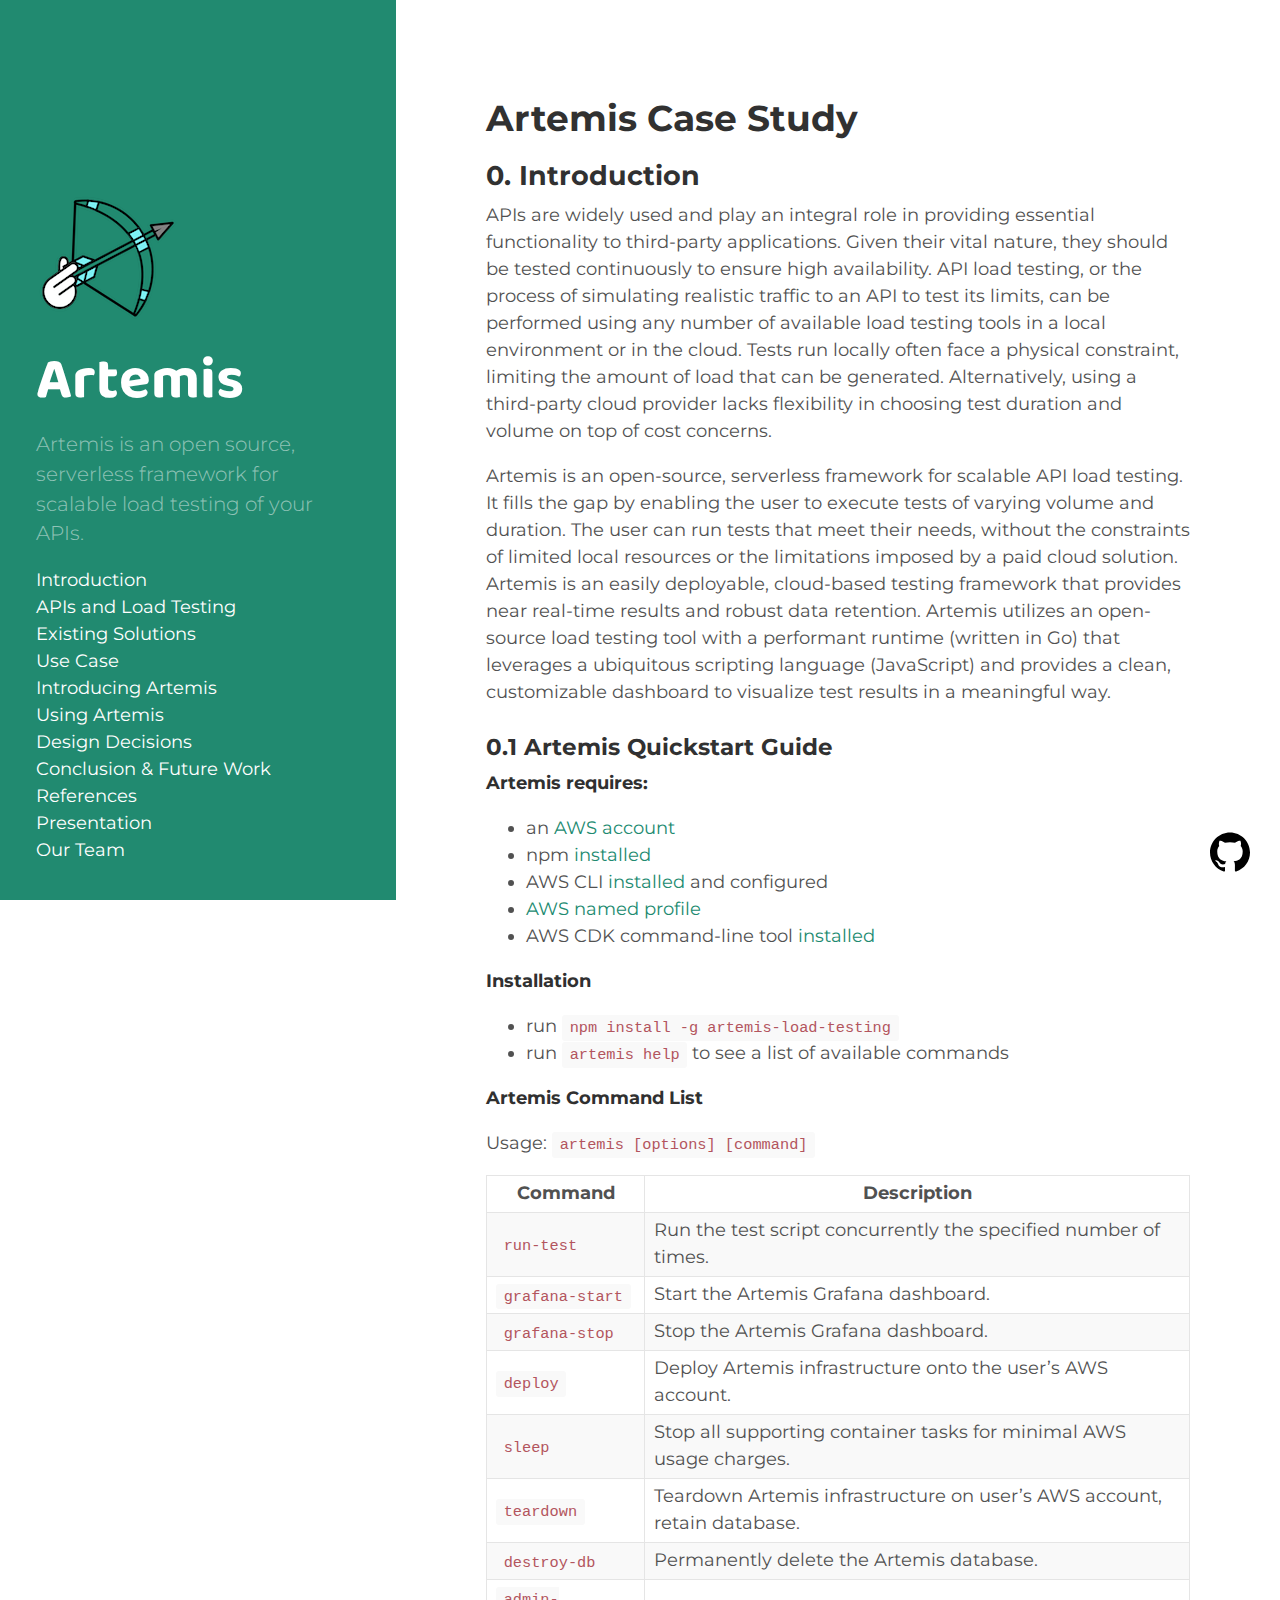
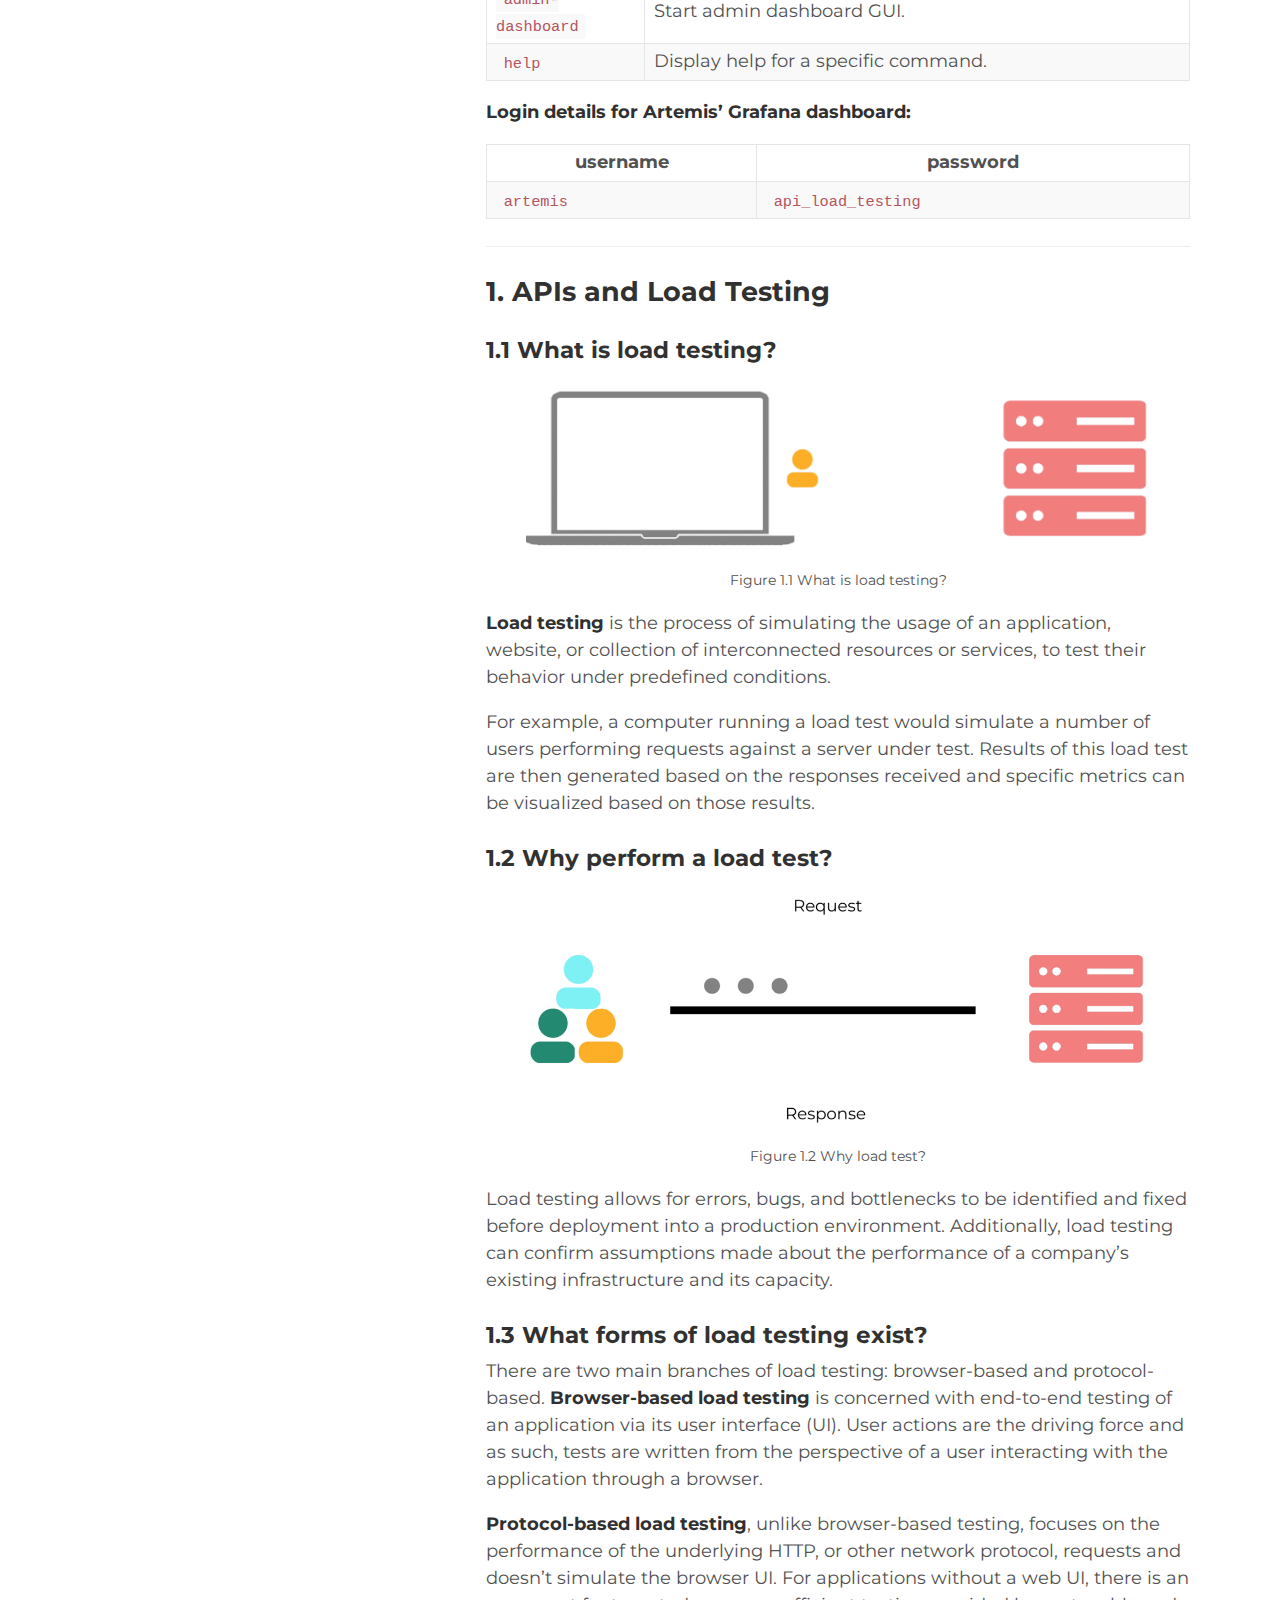
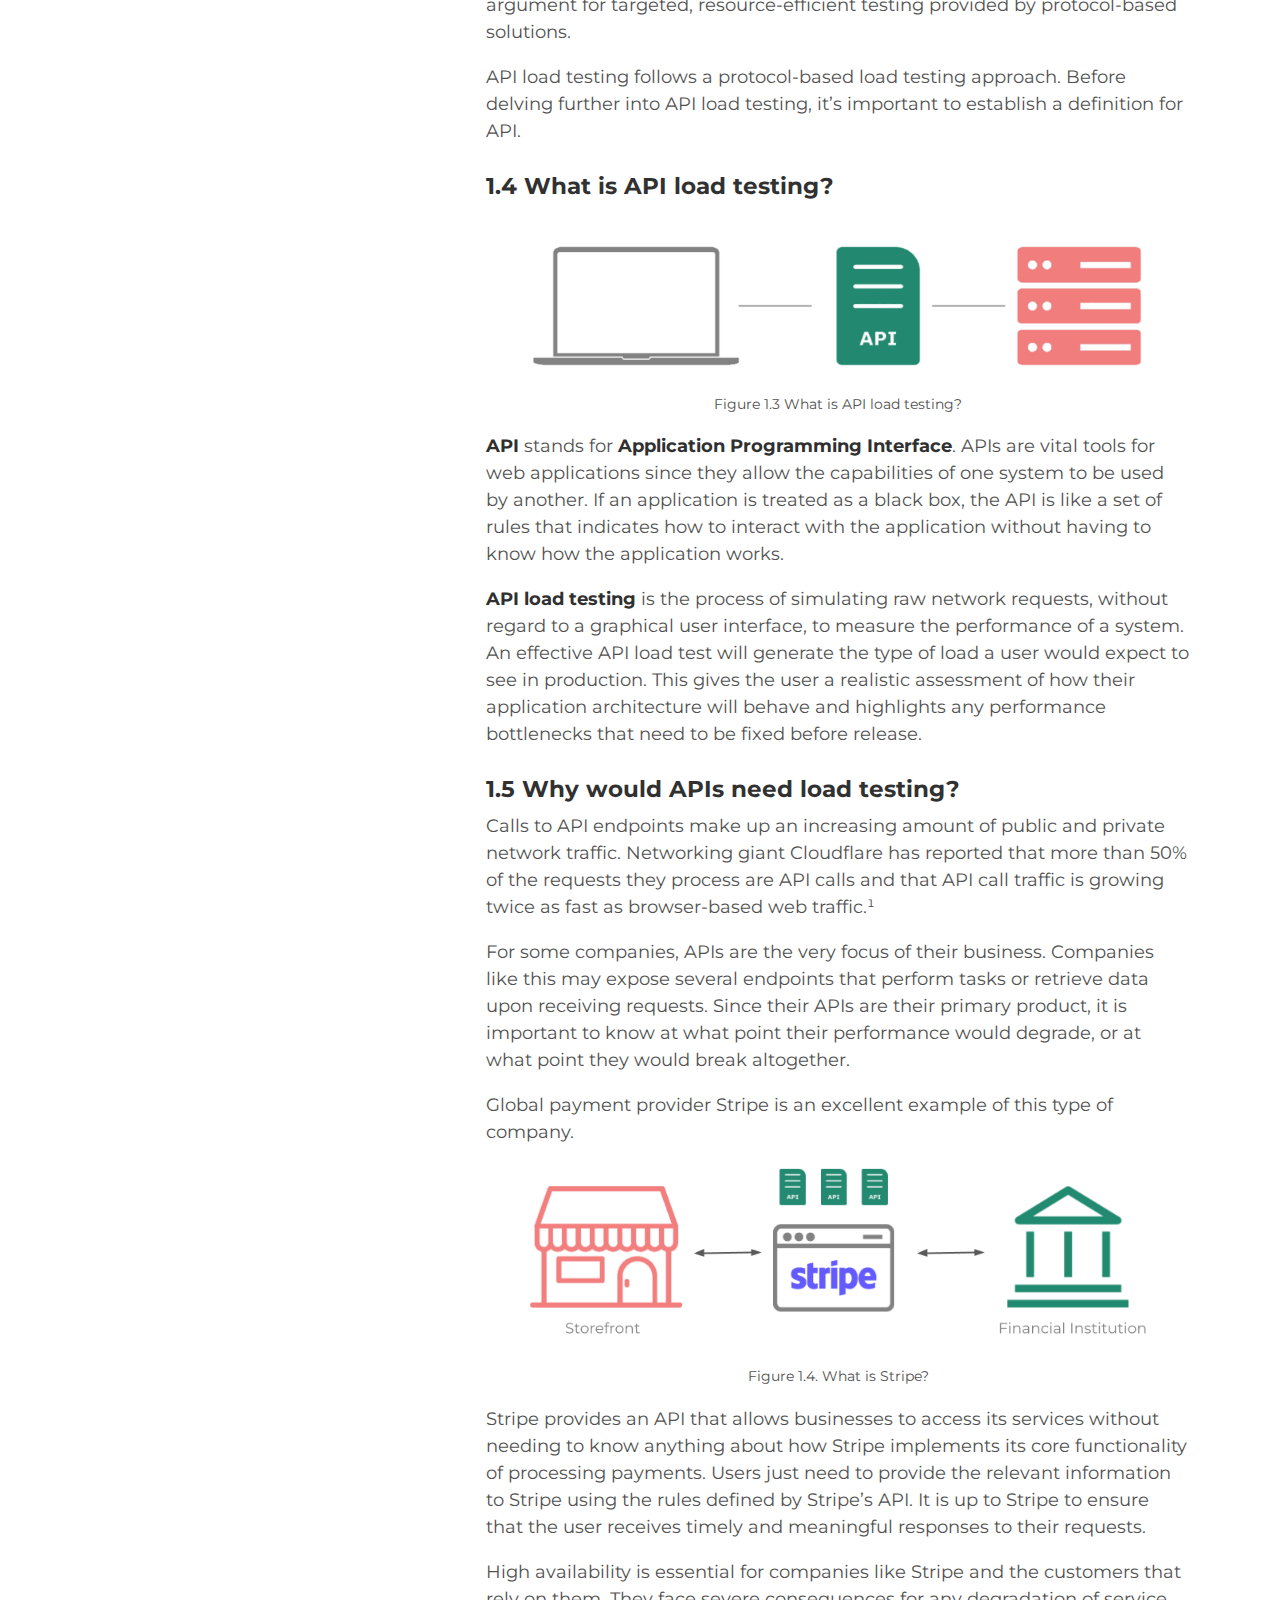
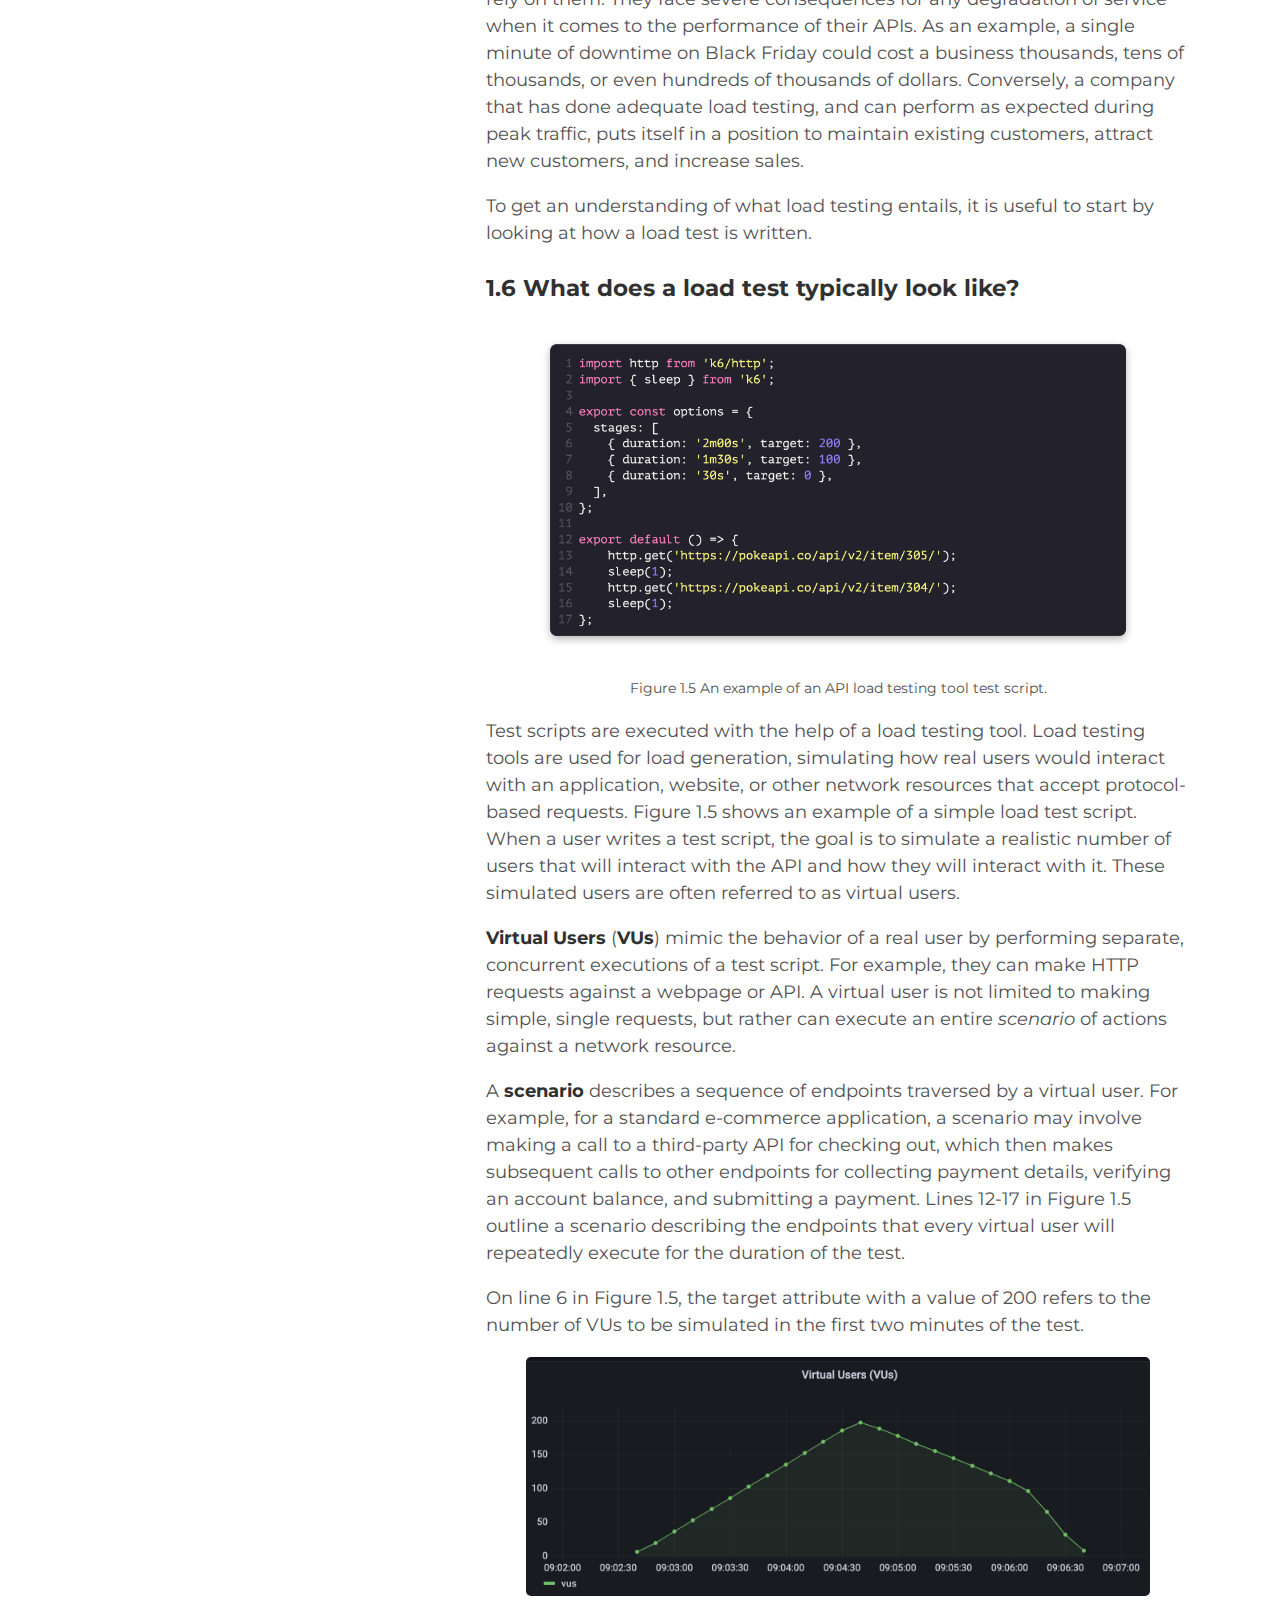
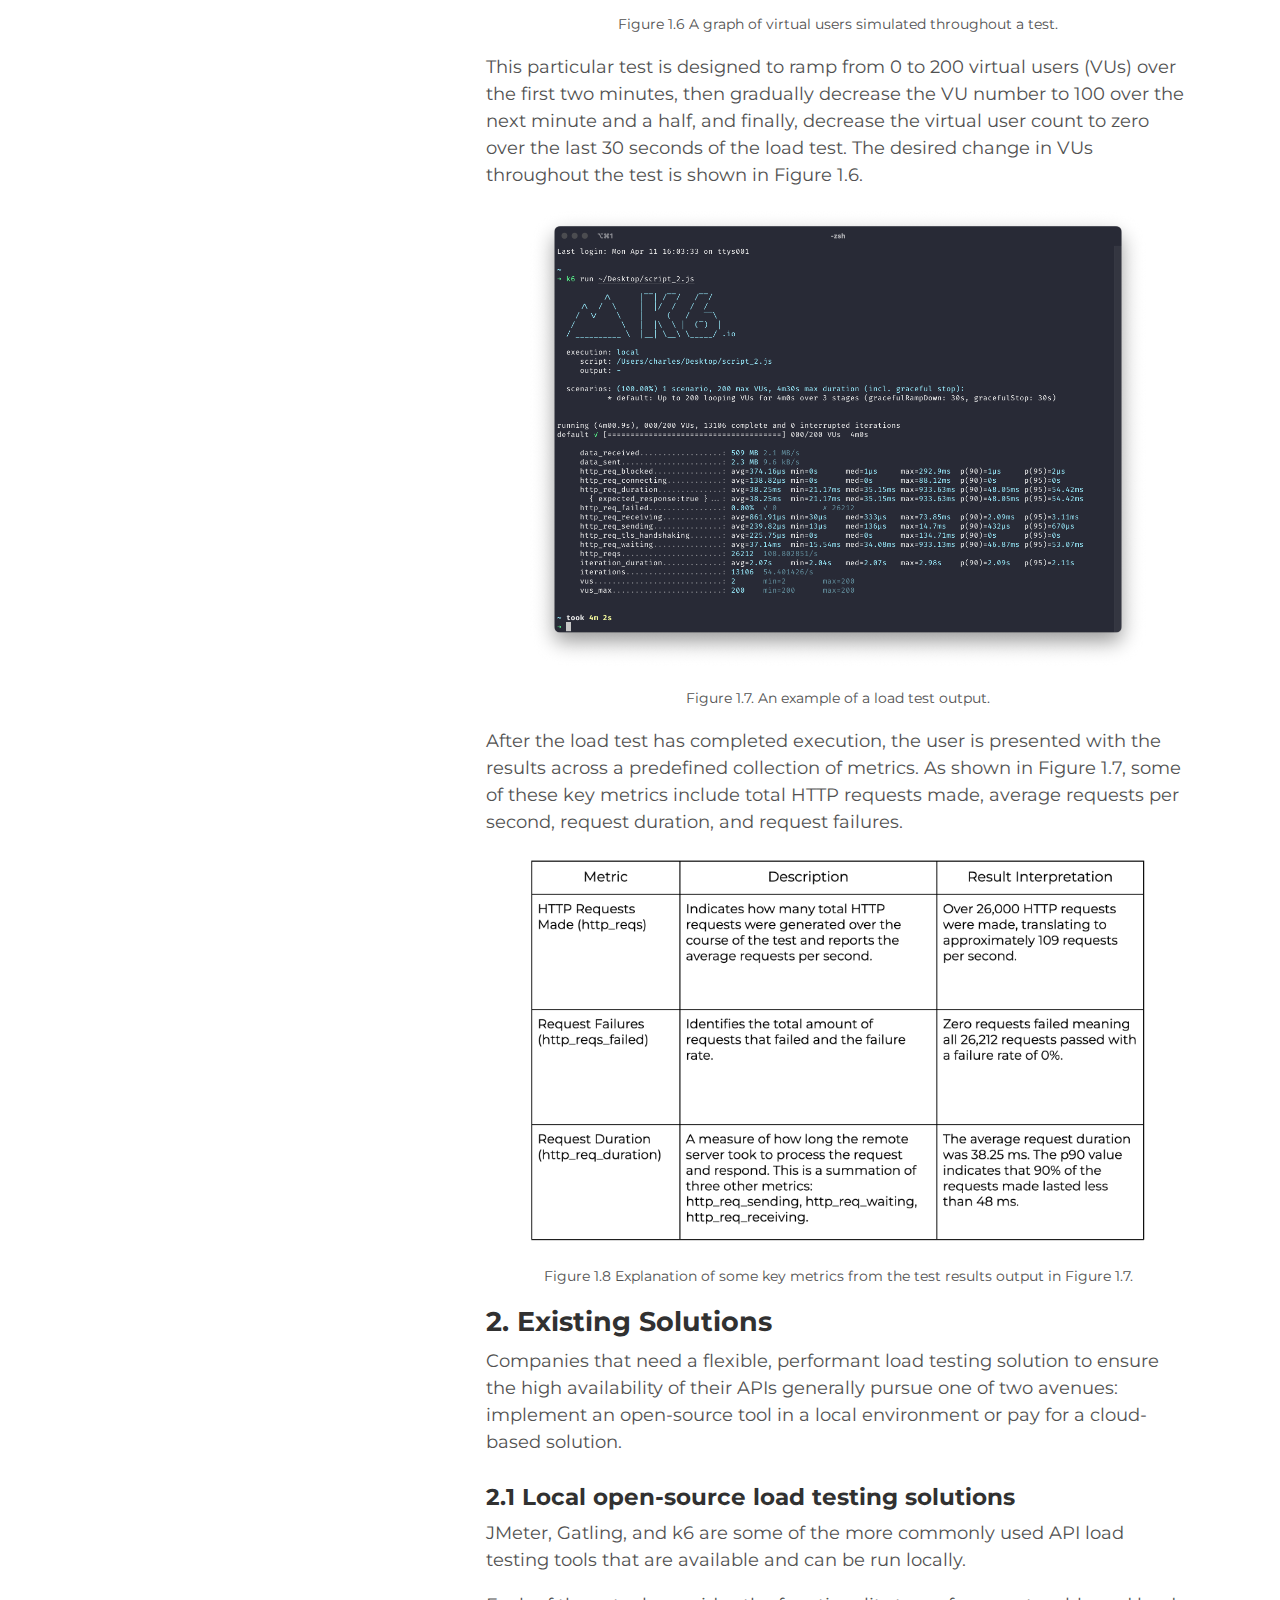
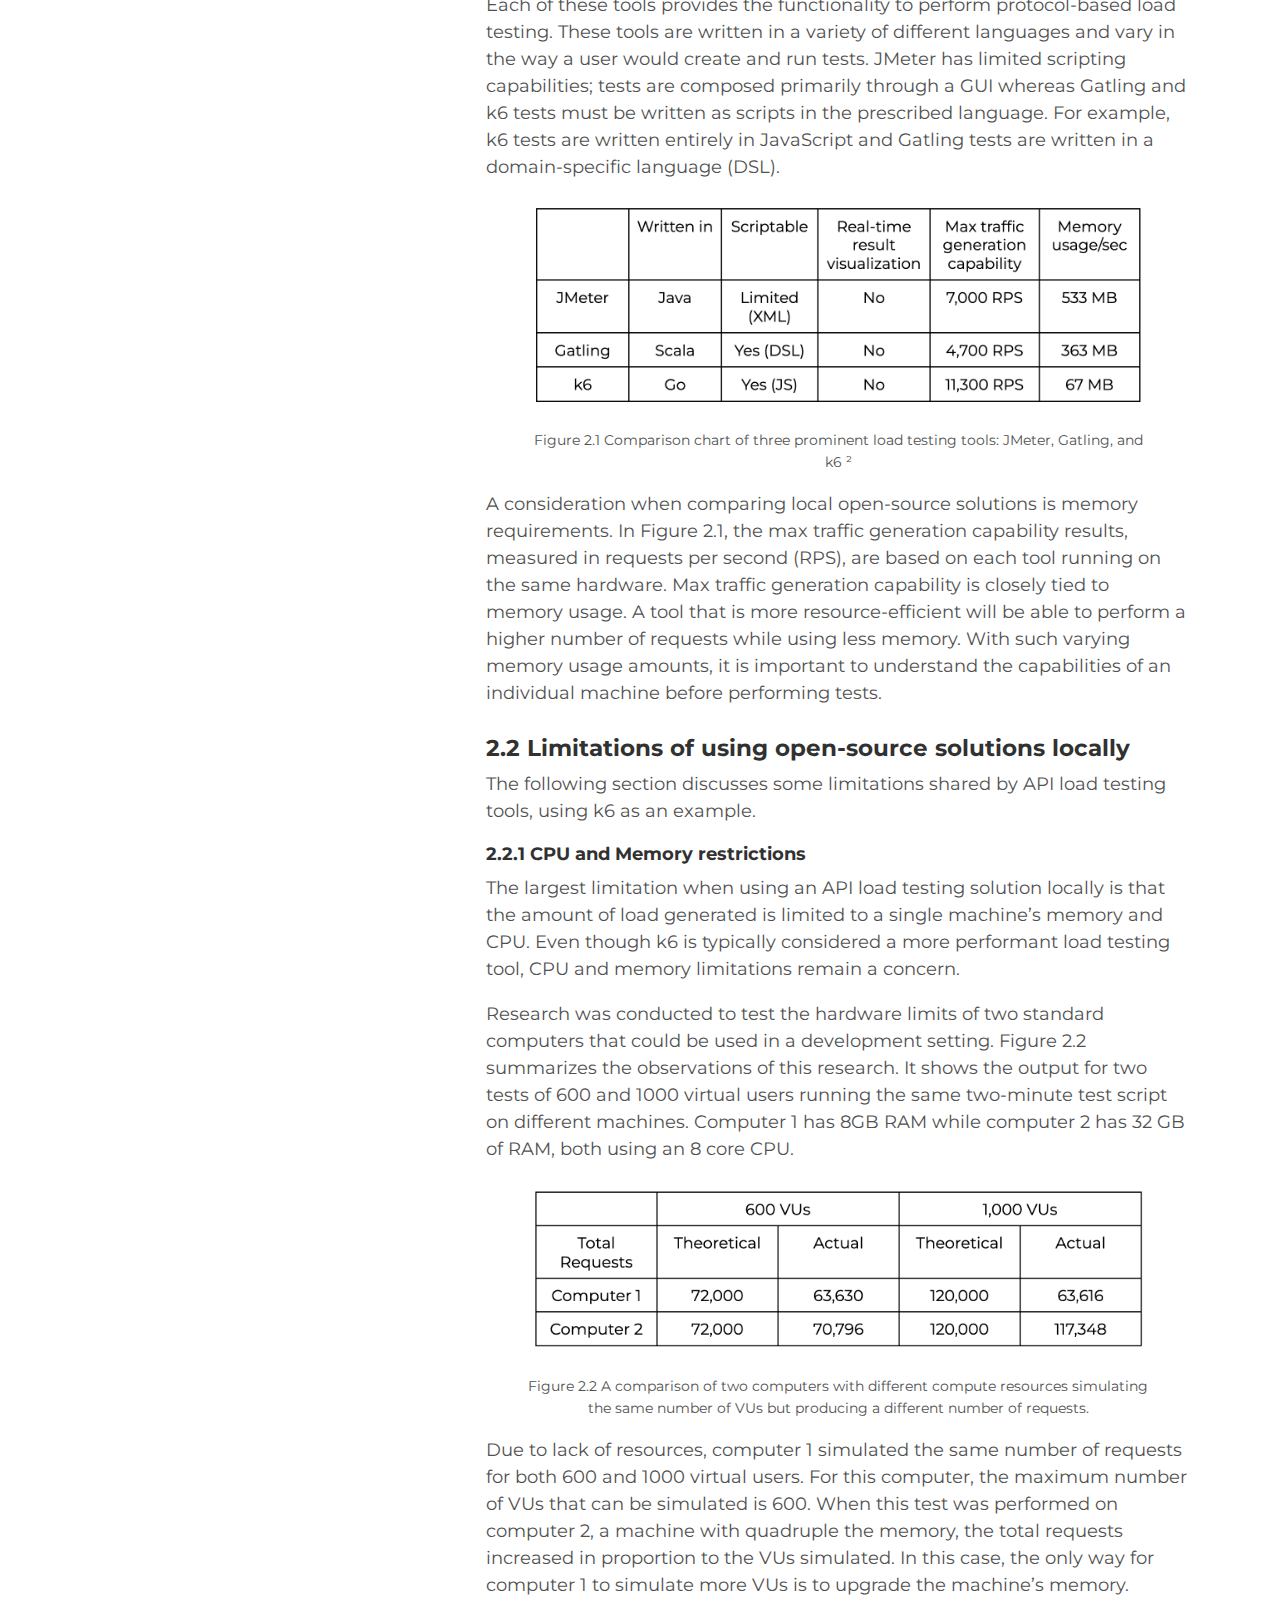
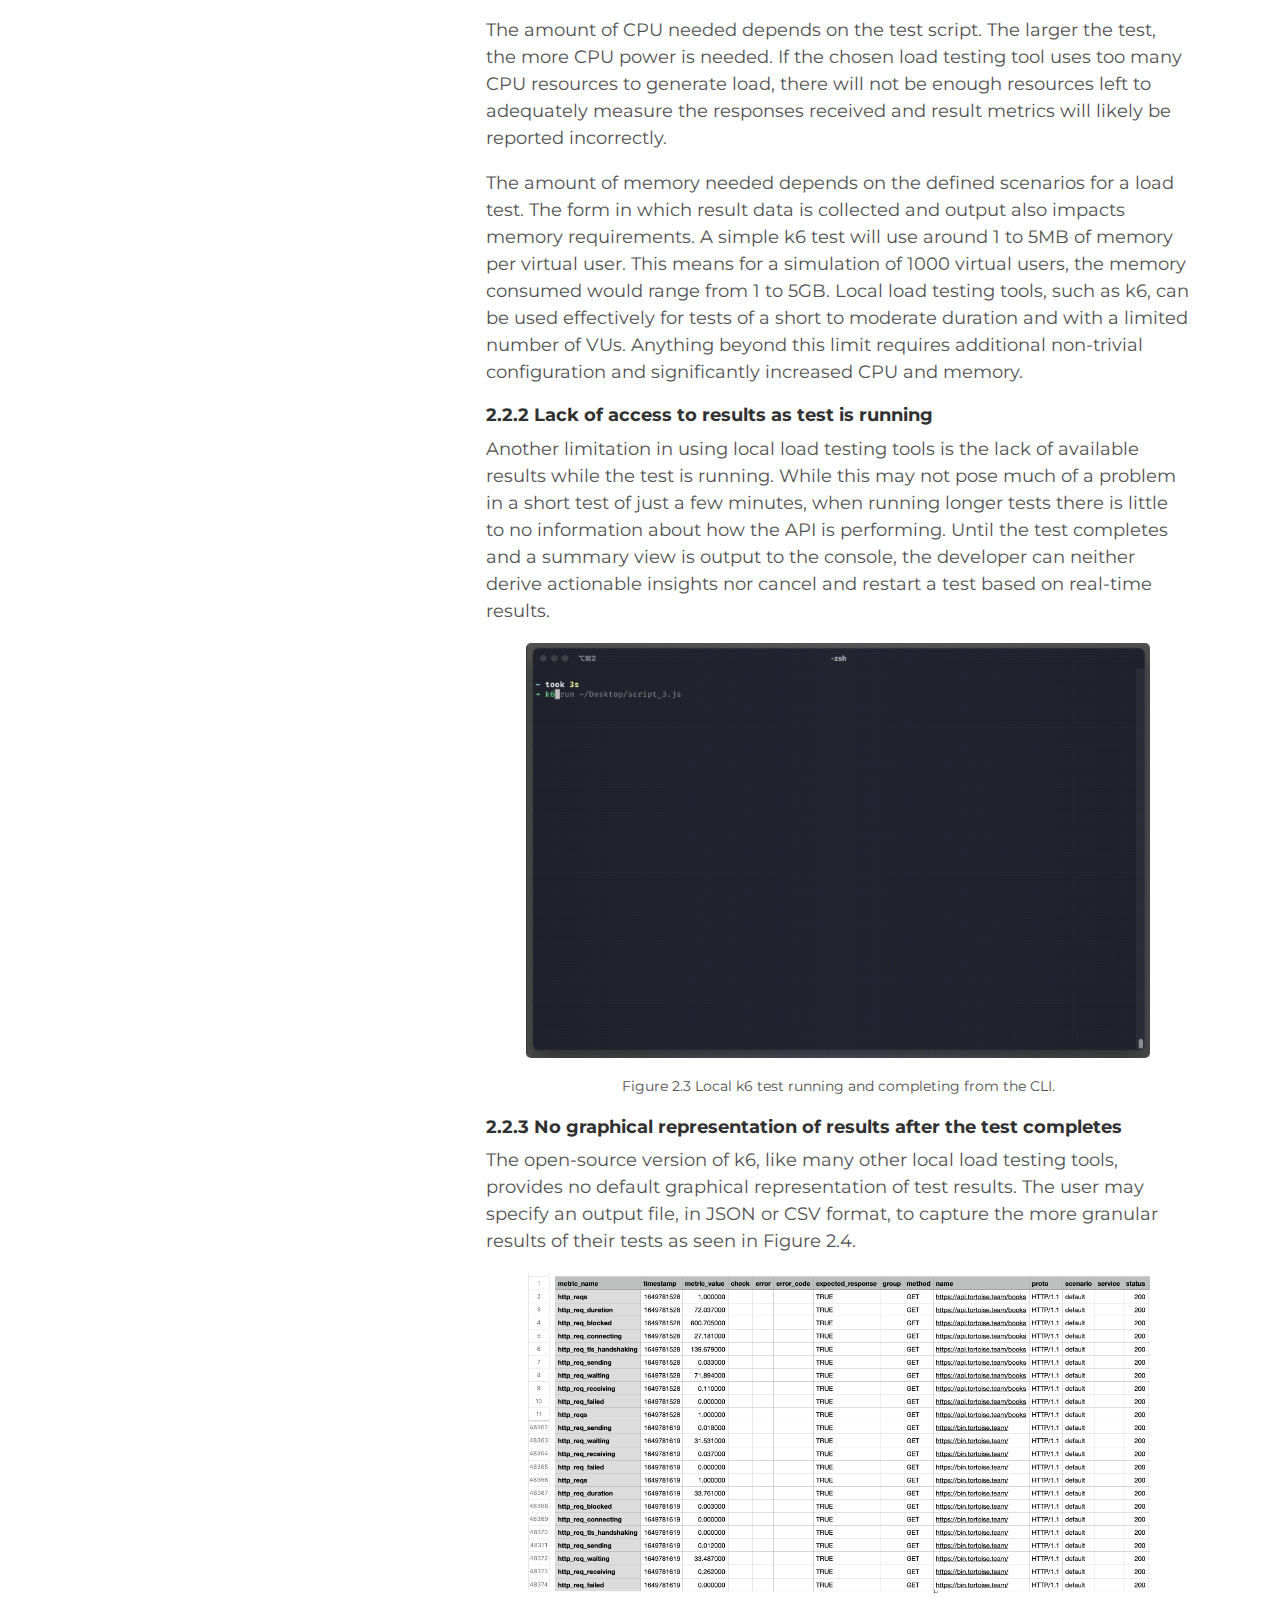
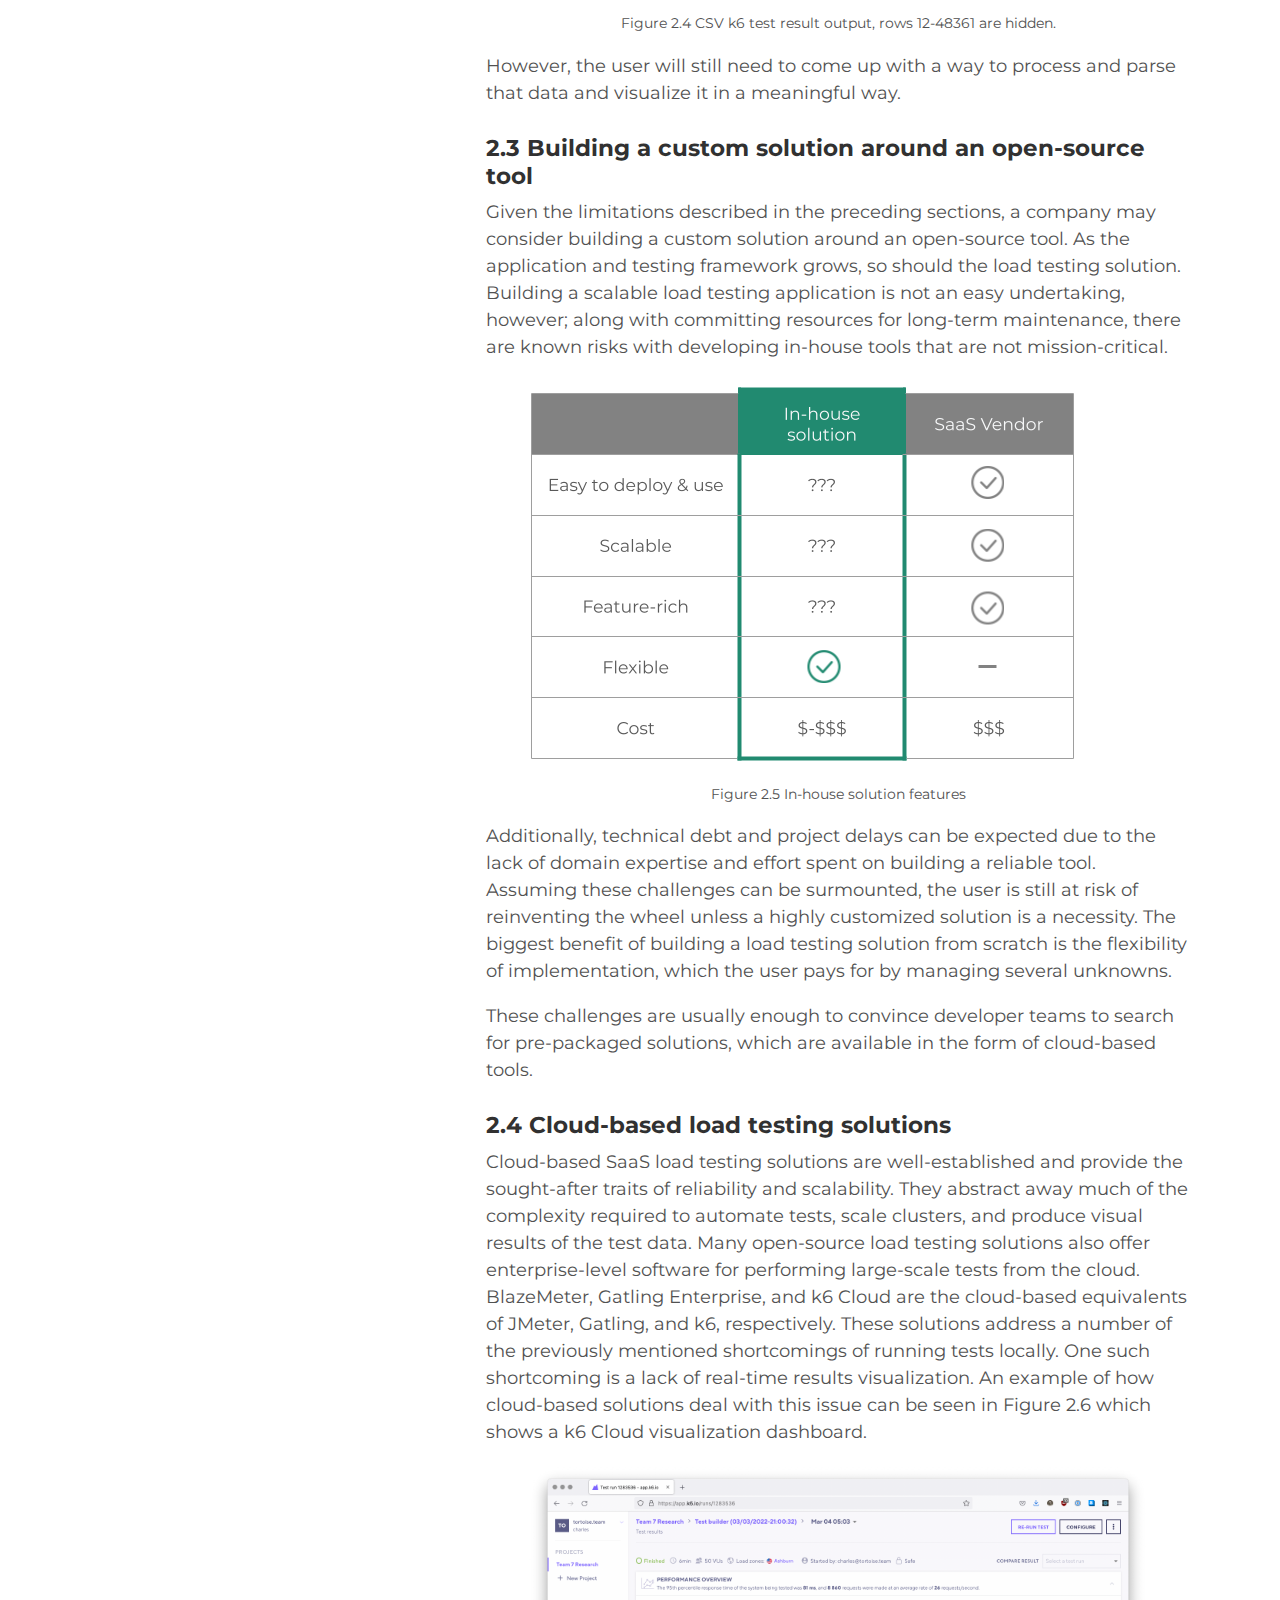
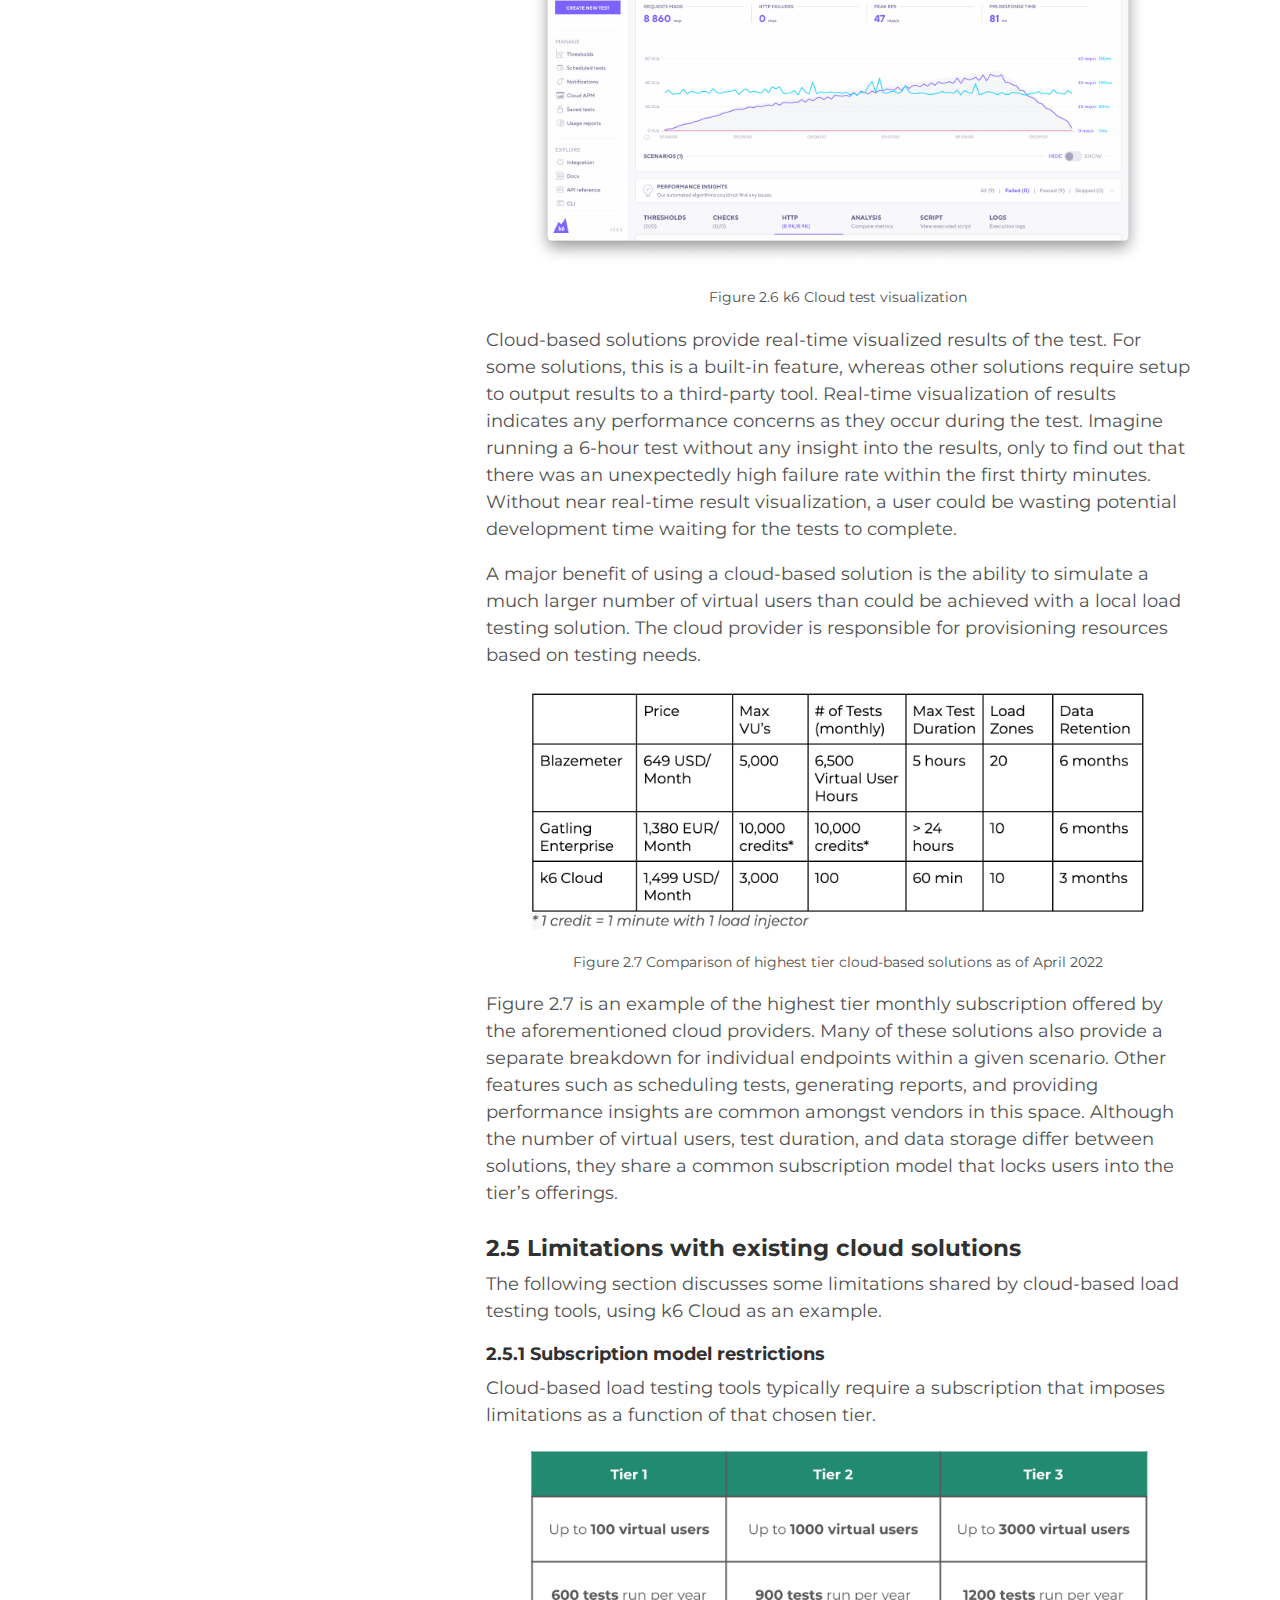
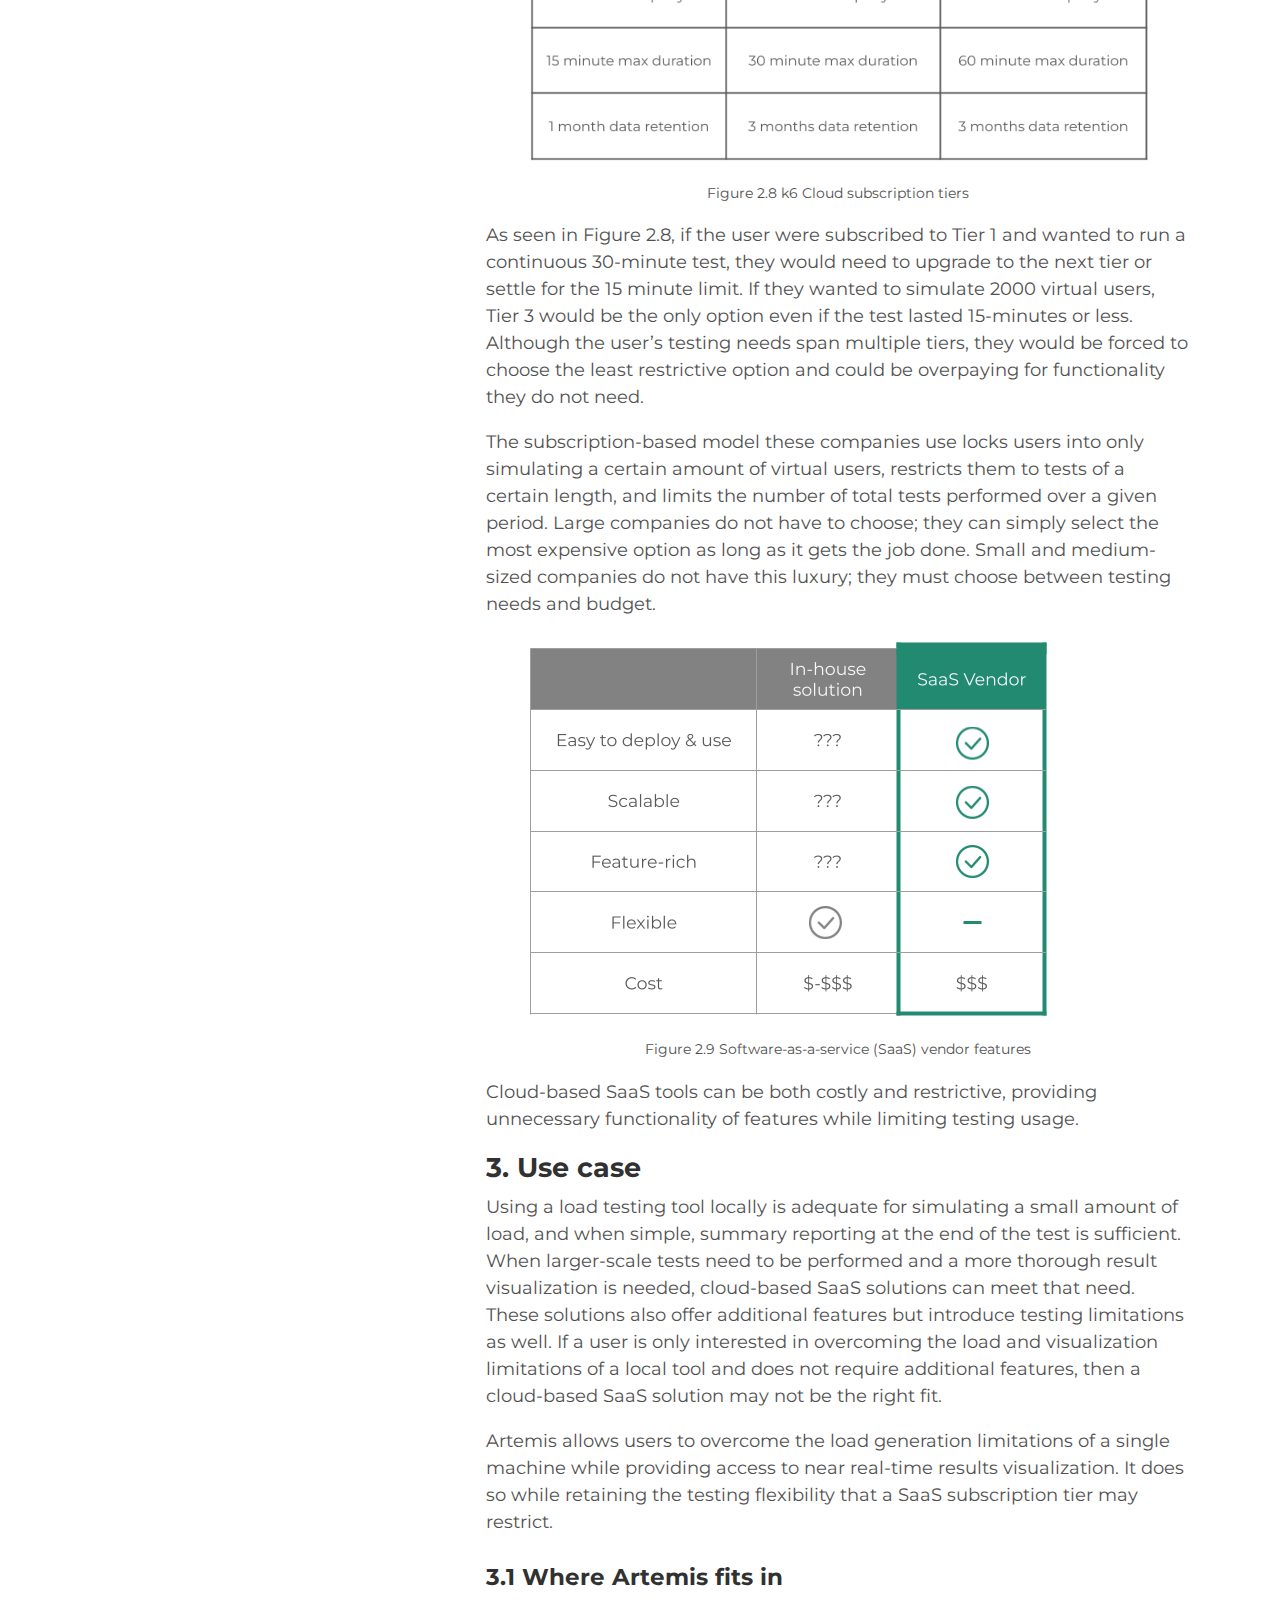
==== commit ab7e65f1: "deploy: b8220e6c6775cc47e37d92ec1dc46b9f0bca09b5" ====
--- a/index.html
+++ b/index.html
@@ -1,5 +1,5 @@
 <!doctype html><html xmlns=http://www.w3.org/1999/xhtml xml:lang=en-us lang=en-us><head><link href=https://gmpg.org/xfn/11 rel=profile><meta charset=utf-8><meta name=generator content="Hugo 0.97.3"><meta name=viewport content="width=device-width,initial-scale=1"><title>Artemis</title><meta name=description content="Artemis is an open source, serverless framework for scalable load testing of your APIs."><link type=text/css rel=stylesheet href=https://artemis-load-testing.github.io/css/print.css media=print><link type=text/css rel=stylesheet href=https://artemis-load-testing.github.io/css/poole.css><link type=text/css rel=stylesheet href=https://artemis-load-testing.github.io/css/syntax.css><link type=text/css rel=stylesheet href=https://artemis-load-testing.github.io/css/hyde.css><link rel=preconnect href=https://fonts.googleapis.com><link rel=preconnect href=https://fonts.gstatic.com crossorigin><link href="https://fonts.googleapis.com/css2?family=Baloo+Bhaijaan+2&family=Montserrat:ital,wght@0,400;0,700;1,400;1,700&display=swap" rel=stylesheet><link rel=apple-touch-icon-precomposed sizes=144x144 href=/apple-touch-icon-144-precomposed.png><link rel="shortcut icon" href=/favicon.png><link href=https://artemis-load-testing.github.io/index.xml rel=alternate type=application/rss+xml title=Artemis><div><a href=https://github.com/artemis-load-testing target=_blank><img class=github-icon src=/assets/github.svg></a></div></head><body class=theme-base-0g><aside class=sidebar><div class="container sidebar-sticky"><div class=sidebar-about><img src=/apple-touch-icon-144-precomposed.png>
-<a href=https://artemis-load-testing.github.io/><h1>Artemis</h1></a><p class=lead>Artemis is an open source, serverless framework for scalable load testing of your APIs.</p></div><nav><ul class=sidebar-nav><li><a href=/#introduction>Introduction</a></li><li><a href=/#overview_api_load_testing>APIs and Load testing</a></li><li><a href=/#existing_solutions>Existing solutions</a></li><li><a href=/#use_case>Use Case</a></li><li><a href=/#introducing_artemis>Introducing Artemis</a></li><li><a href=/#using_artemis>Using Artemis</a></li><li><a href=/#design_decisions>Design Decisions</a></li><li><a href=/#future_work>Conclusion & Future Work</a></li><li><a href=/#references>References</a></li><li><a href=/#presentation>Presentation</a></li><li><a href=/#our_team>Our Team</a></li></ul></nav></div></aside><main class="content container"><div class=posts><article class=post><div class=post><h1 id=artemis-case-study>Artemis Case Study</h1><h2 id=introduction>0. Introduction</h2><p>APIs are widely used and play an integral role in providing essential functionality to third-party applications. Given their vital nature, they should be tested continuously to ensure high availability. API load testing, or the process of simulating realistic traffic to an API to test its limits, can be performed using any number of available load testing tools in a local environment or in the cloud. Tests run locally often face a physical constraint, limiting the amount of load that can be generated. Alternatively, using a third-party cloud provider lacks flexibility in choosing test duration and volume on top of cost concerns.</p><p>Artemis is an open source, serverless framework for scalable API load testing. It fills the gap by enabling the user to execute tests of varying volume and duration. The user can run tests that meet their needs, without the constraints of limited local resources or the limitations imposed by a paid cloud solution. Artemis is an easily deployable, cloud-based testing framework that provides near real-time results and robust data retention. Artemis utilizes an open source load testing tool with a performant runtime (written in Go) that leverages a ubiquitous scripting language (JavaScript) and provides a clean, customizable dashboard to visualize test results in a meaningful way.</p><h3 id=01-artemis-quickstart-guide>0.1 Artemis Quickstart Guide</h3><p><strong>Artemis requires:</strong></p><ul><li>an<a href="https://portal.aws.amazon.com/gp/aws/developer/registration/index.html?nc2=h_ct&src=default"> AWS account</a></li><li>npm<a href=https://www.npmjs.com/get-npm> installed</a></li><li>AWS CLI<a href=https://docs.aws.amazon.com/cli/latest/userguide/install-cliv2.html> installed</a> and configured</li><li><a href=https://docs.aws.amazon.com/cli/latest/userguide/cli-configure-profiles.html>AWS named profile</a></li><li>AWS CDK command-line tool<a href=https://docs.aws.amazon.com/cdk/latest/guide/cli.html> installed</a></li></ul><p><strong>Installation</strong></p><ul><li>run <code>npm install -g artemis-load-testing</code></li><li>run <code>artemis help</code> to see a list of available commands</li></ul><p><strong>Artemis Command List</strong></p><p>Usage: <code>artemis [options] [command]</code></p><table><thead><tr><th>Command</th><th>Description</th></tr></thead><tbody><tr><td><code>run-test</code></td><td>Run the test script concurrently the specified number of times.</td></tr><tr><td><code>grafana-start</code></td><td>Start the Artemis Grafana dashboard.</td></tr><tr><td><code>grafana-stop</code></td><td>Stop the Artemis Grafana dashboard.</td></tr><tr><td><code>deploy</code></td><td>Deploy Artemis infrastructure onto the user&rsquo;s AWS account.</td></tr><tr><td><code>sleep</code></td><td>Stop all supporting container tasks for minimal AWS usage charges.</td></tr><tr><td><code>teardown</code></td><td>Teardown Artemis infrastructure on user&rsquo;s AWS account, retain database.</td></tr><tr><td><code>destroy-db</code></td><td>Permanently delete the Artemis database.</td></tr><tr><td><code>admin-dashboard</code></td><td>Start admin dashboard GUI.</td></tr><tr><td><code>help</code></td><td>Display help for a specific command.</td></tr></tbody></table><p><strong>Login details for Artemis&rsquo; Grafana dashboard:</strong></p><table><thead><tr><th>username</th><th>password</th></tr></thead><tbody><tr><td>artemis</td><td>api_load_testing</td></tr></tbody></table><hr><h2 id=overview_api_load_testing>1. Overview of APIs and Load Testing</h2><h3 id=11-what-is-load-testing>1.1 What is load testing?</h3><figure><img src=../assets/6_what-is-load-testing.gif alt="Figure 1.1 What is load testing?"><figcaption><p>Figure 1.1 What is load testing?</p></figcaption></figure><p><strong>Load testing</strong> is the process of simulating usage of an application, website or collection of interconnected resources or services, to test their behavior under predefined conditions.</p><p>For example, a computer running a load test would simulate a number of users performing requests against a server under test. Results of this load test are then generated based on the responses received and specific metrics can be visualized based on those results.</p><h3 id=12-why-perform-a-load-test>1.2 Why perform a load test?</h3><figure><img src=../assets/7_why-load-test.gif alt="Figure 1.2 Why load test?"><figcaption><p>Figure 1.2 Why load test?</p></figcaption></figure><p>Load testing allows for errors, bugs and bottlenecks to be identified and fixed before deployment into a production environment. Additionally, load testing can confirm assumptions made about the performance of a company’s existing infrastructure and its capacity.</p><h3 id=13-what-forms-of-load-testing-exist>1.3 What forms of load testing exist?</h3><p>There are two main branches of load testing: browser-based and protocol-based. <strong>Browser-based load testing</strong> is concerned with end-to-end testing of an application via its user interface (UI). User actions are the driving force and as such, tests are written from the perspective of a user interacting with the application through a browser.</p><p><strong>Protocol-based load testing</strong>, unlike browser-based testing, focuses on the performance of the underlying HTTP, or other network protocol, requests and doesn’t simulate the browser UI. For applications without a web UI, there is an argument for targeted, resource-efficient testing provided by protocol-based solutions.</p><p>API load testing follows a protocol-based load testing approach. Before delving further into API load testing, it’s important to establish a definition for API.</p><h3 id=14-what-is-api-load-testing>1.4 What is API load testing?</h3><figure><img src=../assets/8_what-is-api-load-testing.gif alt="Figure 1.3 What is API load testing?"><figcaption><p>Figure 1.3 What is API load testing?</p></figcaption></figure><p><strong>API</strong> stands for <strong>Application Programming Interface</strong>. APIs are vital tools for web applications since they allow the capabilities of one system to be used by another. If an application is treated as a black box, the API is like a set of rules that indicates how to interact with the application without having to know how the application works.</p><p><strong>API load testing</strong> is the process of simulating raw network requests, without regard to a graphical user interface, to measure the performance of a system. An effective API load test will generate the type of load a user would expect to see in production. This gives the user a realistic assessment of how their application architecture will behave and highlights any performance bottlenecks that need to be fixed prior to release. ​​</p><h3 id=15-why-would-apis-need-load-testing>1.5 Why would APIs need load testing?</h3><p>Calls to API endpoints make up an increasing amount of public and private network traffic. Networking giant Cloudflare has reported that more than 50% of the requests they process are API calls and that API call traffic is growing twice as fast as browser-based web traffic.</p><p>For some companies, APIs are the very focus of their business. Companies like this may expose several endpoints that perform tasks or retrieve data upon receiving requests. Since their APIs are their primary product, it is important to know at what point their performance would degrade, or at what point they would break altogether.</p><p>Global payment provider Stripe is an excellent example of this type of company.</p><figure><img src=../assets/12_stripe_api.png alt="Figure 1.4. What is Stripe?"><figcaption><p>Figure 1.4. What is Stripe?</p></figcaption></figure><p>Stripe provides an API that allows businesses to access its services without needing to know anything about how Stripe implements its core functionality of processing payments. Users just need to provide the relevant information to Stripe using the rules defined by Stripe’s API. It is up to Stripe to ensure that the user receives timely and meaningful responses to their requests.</p><p>High availability is essential for companies like Stripe and the customers that rely on them. They face severe consequences for any degradation of service when it comes to the performance of their APIs. As an example, a single minute of downtime on Black Friday could cost a business thousands, tens of thousands or even hundreds of thousands of dollars. Conversely, a company that has done adequate load testing, and is able to perform as expected during peak traffic, puts themselves in a position to maintain existing customers, attract new customers, and increase sales.</p><p>To get an understanding of what load testing entails, it is useful to start by looking at how a load test is written.</p><h3 id=16-what-does-a-load-test-typically-look-like>1.6 What does a load test typically look like?</h3><figure><img src=../assets/pokeapi.png alt="Figure 1.5 An example of an API load testing tool test script."><figcaption><p>Figure 1.5 An example of an API load testing tool test script.</p></figcaption></figure><p>Test scripts are executed with the help of a load testing tool. Load testing tools are used for load generation, simulating how real users would interact with an application, website, or other network resource that accepts protocol-based requests. Figure 1.5 shows an example of a simple load test script. When a user writes a test script, the goal is to simulate a realistic number of users that will interact with the API and the manner in which they will interact with it. These simulated users are often referred to as virtual users.</p><p><strong>Virtual Users</strong> (<strong>VUs</strong>) mimic the behavior of a real user by performing separate, concurrent executions of a test script. For example, they can make HTTP requests against a webpage or API. A virtual user is not limited to making simple, single requests, but rather can execute an entire <em>scenario</em> of actions against a network resource.</p><p>A <strong>scenario</strong> describes a sequence of endpoints traversed by a virtual user. For example, for a standard e-commerce application, a scenario may involve making a call to a third-party API for checking out, which then makes subsequent calls to other endpoints for collecting payment details, verifying an account balance, and submitting a payment. Lines 12-17 in Figure 1.5 outline a scenario describing the endpoints that every virtual user will repeatedly execute for the duration of the test.</p><p>On line 6 in Figure 1.5, the target attribute with a value of 200 refers to the number of VUs to be simulated in the first two minutes of the test.</p><figure><img src=../assets/200_vus.png alt="Figure 1.6 A graph of virtual users simulated over the duration of a test."><figcaption><p>Figure 1.6 A graph of virtual users simulated over the duration of a test.</p></figcaption></figure><p>This particular test is designed to ramp from 0 to 200 virtual users (VUs) over the course of the first two minutes, then gradually decrease the VU number to 100 over the next minute and a half, and finally decrease the virtual user count to zero over the last 30 seconds of the load test. The desired change in VUs over the duration of the test is shown by Figure 1.6.</p><figure><img src=../assets/k6_output.png alt="Figure 1.7. An example of a load test output."><figcaption><p>Figure 1.7. An example of a load test output.</p></figcaption></figure><p>After the load test has completed execution, the user is presented with the results across a predefined collection of metrics. As shown in Figure 1.7, some of these key metrics include total HTTP requests made, average requests per second, request duration, and request failures.</p><figure><img src=../assets/fig1_8.png alt="Figure 1.8 Explanation of some key metrics from the test results output in Figure 1.7."><figcaption><p>Figure 1.8 Explanation of some key metrics from the test results output in Figure 1.7.</p></figcaption></figure><h2 id=existing_solutions>2. Existing Solutions</h2><p>Companies that need a flexible, performant load testing solution to ensure high availability of their APIs generally pursue one of two avenues: implement an open source tool in a local environment or pay for a cloud-based solution.</p><h3 id=21-local-open-source-load-testing-solutions>2.1 Local open source load testing solutions</h3><p>JMeter, Gatling and k6 are some of the more commonly used API load testing tools that are available and can be run locally.</p><p>Each of these tools provides the functionality to perform protocol-based load testing. These tools are written in a variety of different languages and vary in the way a user would create and run tests. JMeter has limited scripting capabilities; tests are composed primarily through a GUI whereas Gatling and k6 tests must be written as scripts in the prescribed language. For example, k6 tests are written entirely in JavaScript and Gatling tests are written in a domain-specific language (DSL).</p><figure><img src=../assets/fig2_1.png alt="Figure 2.1 Comparison chart of three prominent load testing tools: JMeter, Gatling, and k6 ¹"><figcaption><p>Figure 2.1 Comparison chart of three prominent load testing tools: JMeter, Gatling, and k6 ¹</p></figcaption></figure><p>A consideration when comparing local open source solutions is memory requirements. In Figure 2.1, the max traffic generation capability results, measured in requests per second (RPS), are based on each tool running on the same hardware. Max traffic generation capability is closely tied to memory usage. A tool that is more resource efficient will be able to perform a higher number of requests while using less memory. With such varying memory usage amounts it is important to understand the capabilities of an individual machine before performing tests.</p><h3 id=22-limitations-of-using-open-source-solutions-locally>2.2 Limitations of using open source solutions locally</h3><p>The following section discusses a number of limitations shared by API load testing tools, using k6 as an example.</p><h4 id=221-cpu-and-memory-restrictions>2.2.1 CPU and Memory restrictions</h4><p>The largest limitation when using an API load testing solution locally is that the amount of load generated is limited to a single machine’s memory and CPU. Even though k6 is typically considered a more performant load testing tool, CPU and memory limitations remain a concern.</p><p>Research was conducted to test the hardware limits of two standard computers that could be used in a development setting. Figure 2.2 summarizes the observations of this research. It shows the output for two tests of 600 and 1000 virtual users running the same two minute test script on different machines. Computer 1 has 8GB RAM while computer 2 has 32 GB of RAM, both using an 8 core CPU.</p><figure><img src=../assets/fig2_2.png alt="Figure 2.2 A comparison of two computers with different compute resources simulating the same number of VUs but producing a different number of requests."><figcaption><p>Figure 2.2 A comparison of two computers with different compute resources simulating the same number of VUs but producing a different number of requests.</p></figcaption></figure><p>Due to lack of resources, computer 1 simulated the same number of requests for both 600 and 1000 virtual users. For this computer, the maximum number of VUs that can be simulated is 600. When this test was performed on computer 2, a machine with quadruple the memory, the total requests increased in proportion to the VUs simulated. In this case, the only way for computer 1 to simulate more VUs is to upgrade the machine’s memory.</p><p>The amount of CPU needed depends on the test script. The larger the test, the more CPU power is needed. If the chosen load testing tool uses too many CPU resources to generate load, there will not be enough resources left to adequately measure the responses received and result metrics will likely be reported incorrectly.</p><p>The amount of memory needed depends on the defined scenarios for a load test. The form in which result data is collected and output also impacts memory requirements. A simple k6 test will use around 1 to 5MB of memory per virtual user. This means for a simulation of 1000 virtual users, the memory consumed would range from 1 to 5GB. Local load testing tools, such as k6, can be used effectively for tests of a short to moderate duration and with a limited number of VUs. Anything beyond this limit requires additional non-trivial configuration and significantly increased CPU and memory.</p><h4 id=222-lack-of-access-to-results-as-test-is-running>2.2.2 Lack of access to results as test is running</h4><p>Another limitation in using local load testing tools is the lack of available results while the test is running. While this may not pose much of a problem in a short test of just a few minutes, when running longer tests there is little to no information about how the API is performing. Until the test completes and a summary view is output to the console, the developer can neither derive actionable insights nor cancel and restart a test based on real-time results.</p><figure><img src=../assets/k6_run.gif alt="Figure 2.3 Local k6 test running and completing from the CLI."><figcaption><p>Figure 2.3 Local k6 test running and completing from the CLI.</p></figcaption></figure><h4 id=223-no-graphical-representation-of-results-after-test-completes>2.2.3 No graphical representation of results after test completes</h4><p>The open source version of k6, like many other local load testing tools, provides no default graphical representation of test results. The user may specify an output file, in JSON or CSV format, to capture the more granular results of their tests as seen in Figure 2.4.</p><figure><img src=../assets/k6_csv_results.png alt="Figure 2.4 CSV k6 test result output, rows 12-48361 are hidden."><figcaption><p>Figure 2.4 CSV k6 test result output, rows 12-48361 are hidden.</p></figcaption></figure><p>However, the user will still need to come up with a way to process and parse that data and visualize it in a meaningful way.</p><h3 id=23-building-a-custom-solution-around-an-open-source-tool>2.3 Building a custom solution around an open source tool</h3><p>Given the limitations described in the preceding sections, a company may consider building a custom solution around an open source tool. As the application and testing framework grows, so should the load testing solution. Building a scalable load testing application is not an easy undertaking, however; along with committing resources for long-term maintenance, there are known risks with developing in-house tools that are not mission-critical.</p><figure><img src=../assets/22_inhouse-table.png alt="Figure 2.5 In-house solution features"><figcaption><p>Figure 2.5 In-house solution features</p></figcaption></figure><p>Additionally, technical debt and project delays can be expected due to the lack of domain expertise and effort spent on building a reliable tool. Assuming these challenges can be surmounted, the user is still at risk of reinventing the wheel unless a highly customized solution is a necessity. The biggest benefit of building a load testing solution from scratch is flexibility of implementation, which the user pays for by managing several unknowns.</p><p>These challenges are usually enough to convince developer teams to search for pre-packaged solutions, which are available in the form of cloud-based tools.</p><h3 id=24-cloud-based-load-testing-solutions>2.4 Cloud-based load testing solutions</h3><p>Cloud-based SaaS load testing solutions are well-established and provide the sought-after traits of reliability and scalability. They abstract away much of the complexity required to automate tests, scale clusters, and produce visual results of the test data. Many open source load testing solutions also offer enterprise-level software for performing large-scale tests from the cloud. BlazeMeter, Gatling Enterprise and k6 Cloud are the cloud-based equivalents of JMeter, Gatling, and k6, respectively. These solutions address a number of the previously mentioned shortcomings of running tests locally. One such shortcoming is a lack of real-time results visualization. An example of how cloud based solutions deal with this issue can be seen in Figure 2.6 which shows a k6 cloud visualization dashboard.</p><figure><img src=../assets/k6_cloud.png alt="Figure 2.6 k6 Cloud test visualization"><figcaption><p>Figure 2.6 k6 Cloud test visualization</p></figcaption></figure><p>Cloud-based solutions provide real-time visualized results of the test. For some solutions this is a built-in feature, whereas other solutions require setup to output results to a third-party tool. Real-time visualization of results provides indication of any performance concerns as they occur during the test. Imagine running a 6 hour test without any insight into the results, only to find out that there was an unexpectedly high failure rate within the first thirty minutes. Without near real-time result visualization, a user could be wasting potential development time waiting for the tests to complete.</p><p>A major benefit of using a cloud-based solution is the ability to simulate a much larger number of virtual users than could be achieved with a local load testing solution. The cloud provider is responsible for provisioning resources based on testing needs.</p><figure><img src=../assets/fig2_7.png alt="Figure 2.7 Comparison of highest tier cloud-based solutions as of April 2022"><figcaption><p>Figure 2.7 Comparison of highest tier cloud-based solutions as of April 2022</p></figcaption></figure><p>Figure 2.7 is an example of the highest tier monthly subscription offered by the aforementioned cloud providers. Many of these solutions also provide a separate breakdown for individual endpoints within a given scenario. Other features such as scheduling tests, generating reports, and providing performance insights are common amongst vendors in this space. Although the number of virtual users, test duration and data storage differs between solutions, they share a common subscription model that locks users into the tier’s offerings.</p><h3 id=25-limitations-with-existing-cloud-solutions>2.5 Limitations with existing cloud solutions</h3><p>The following section discusses a number of limitations shared by cloud-based load testing tools, using k6 cloud as an example.</p><h4 id=251-subscription-model-restrictions>2.5.1 Subscription model restrictions</h4><p>Cloud-based load testing tools typically require a subscription that imposes limitations as a function of that chosen tier.</p><figure><img src=../assets/21_k6cloud-tiers-table.png alt="Figure 2.8 k6 Cloud subscription tiers"><figcaption><p>Figure 2.8 k6 Cloud subscription tiers</p></figcaption></figure><p>As seen in Figure 2.8, if the user were subscribed to Tier 1 and wanted to run a continuous 30 minute test, they would need to upgrade to the next tier or settle for the 15 minute limit. If they wanted to simulate 2000 virtual users, Tier 3 would be the only option even if the test lasted 15 minutes or less. Although the user’s testing needs span multiple tiers, they would be forced to choose the least restrictive option and could possibly be overpaying for functionality they do not need.</p><p>The subscription-based model these companies use locks users into only simulating a certain amount of virtual users, restricts them into tests of a certain length, and limits the amount of total tests performed over a given time period. Large companies do not have to choose; they can simply select the most expensive option as long as it gets the job done. Small and medium-sized companies do not have this luxury; they must make a choice between testing needs and budget.</p><figure><img src=../assets/23_saas-table.png alt="Figure 2.9 Software-as-a-service (SaaS) vendor features"><figcaption><p>Figure 2.9 Software-as-a-service (SaaS) vendor features</p></figcaption></figure><p>Cloud-based SaaS tools can be both costly and restrictive, providing unnecessary functionality of features while limiting testing usage.</p><h2 id=use_case>3. Use case</h2><p>Using a load testing tool locally is adequate for simulating a small amount of load, and when simple, summary reporting at the end of the test is sufficient. When larger scale tests need to be performed and a more thorough result visualization is needed, cloud-based SaaS solutions can meet that need. These solutions also offer additional features, but introduce testing limitations as well. If a user is only interested in overcoming the load and visualization limitations of a local tool, and does not have a need for additional features, then a cloud-based SaaS solution may not be the right fit.</p><p>Artemis allows users to overcome the load generation limitations of a single machine while providing access to near real-time results visualization. It does so while retaining the testing flexibility that a SaaS subscription tier may restrict.</p><h3 id=31-where-artemis-fits-in>3.1 Where Artemis fits in</h3><figure><img src=../assets/24_artemis-table.png alt="Figure 3.1. Artemis’ solution features"><figcaption><p>Figure 3.1. Artemis’ solution features</p></figcaption></figure><p>Artemis deploys the necessary infrastructure for performing API load tests to a user’s AWS account with a single CLI command. Users can run load tests without restrictions on the number of virtual users and the test duration. Aggregated test results can be visualized in near real-time with the provided dashboard, and test results are retained in long-term storage, allowing the user to further parse, transform or query the data as desired.</p><p>Artemis is not as feature-rich as some of the existing cloud solutions. It does not perform parallel tests or generate load across multiple regions. There is a limit of 20,000 virtual users that can be simulated. The results dashboard displays a limited set of metrics and scheduled tests are not a built-in feature.</p><p>However, Artemis is a flexible, scalable solution for users who are unable to build out a dedicated testing environment and for whom tiered cloud-based SaaS solutions are too restrictive or costly.</p><h2 id=introducing_artemis>4. Introducing Artemis</h2><h3 id=41-four-components>4.1 Four components</h3><p>Artemis’ architecture can be divided up into four different components as shown in Figure 4.1: load generation, aggregation, data storage, and result visualization.</p><figure><img src=../assets/50_this-is-artemis-full.gif alt="Figure 4.1. Artemis&amp;rsquo; Architecture"><figcaption><p>Figure 4.1. Artemis&rsquo; Architecture</p></figcaption></figure><ul><li>The first component is concerned with load generation. The load testing containers in this component simulate virtual users that perform requests against the API the user wishes to test.</li><li>The second component is concerned with the aggregation of the test results. A single container collects and processes all the test results generated by the load testing containers.</li><li>The third component is concerned with data storage. The aggregated test results are stored in a time-series database.</li><li>The fourth and final component is concerned with result visualization. The provided dashboard allows the user to visualize meaningful metrics generated by their load test.</li></ul><p>These components are discussed in greater depth in the upcoming <em>Design Decisions</em> section.</p><h3 id=42-deploying-artemis>4.2 Deploying Artemis</h3><p>Prior to load generation, the supporting infrastructure needs to be in place.</p><p>By using the command <code>artemis deploy</code>, the necessary components can be deployed to AWS. This command makes use of the AWS Cloud Development Kit (CDK), which is a framework for modeling cloud infrastructure, via code, that can then be synthesized and deployed to a user’s AWS environment. Artemis deploys serverless components, launched on demand, meaning the user can run load tests without having to manage their own servers.</p><p>Deploying the infrastructure involves compiling the CDK code into a template which can then be used by the CloudFormation service to create the specified resources.</p><p>AWS CDK is not the only way to build out infrastructure on AWS. As mentioned previously, the CDK code must be translated into a CloudFormation template, which is a JSON or YAML file that indicates the resources the user wants to deploy and how they want them to be configured. The advantages of using the CDK for Artemis’ use case, instead of constructing a CloudFormation template directly, are many:</p><ul><li>It’s easier to get started with the CDK since it’s available in many commonly used programming languages.</li><li>The CDK documentation is easier to parse and the API reference is much more detailed compared to that of CloudFormation.</li><li>The CDK is an abstraction over CloudFormation, hence the code tends to be more concise. Artemis’ CDK code was 429 lines long, but the CloudFormation template spanned 1455 lines.</li></ul><h3 id=43-starting-a-test-with-artemis>4.3 Starting a test with Artemis</h3><p>Having deployed Artemis’ infrastructure, the user can utilize the Artemis CLI or built-in admin dashboard to initiate a load test. The user provides two inputs: the local file path to the test script and the number of load testing containers to spin up. The start command, <code>artemis run-test</code>, triggers an action causing the script to be uploaded to an S3 bucket and invokes a lambda function to spin up the total number of load testing containers specified by the user.</p><figure><img src=../assets/29_script-from-s3-bucket.png alt="Figure 4.2. Each task running the test gets a copy of the test script from S3"><figcaption><p>Figure 4.2. Each task running the test gets a copy of the test script from S3</p></figcaption></figure><p>S3 is AWS’ object storage service. Object storage provides a way to store unstructured data in a structurally flat data environment. There are no folders, directories, or complex hierarchies as in a file-based system. While cloud-based object storage is ideal for long-term data retention, here it was used as a means to an end; namely, as a simple way to copy a test script on a user’s machine to a resource that could be accessed by Artemis’ load testing containers.</p><p>Since local files can’t be read by a Lambda function, S3 serves as a stepping stone for getting the test script onto the AWS infrastructure. AWS Lambdas fall in the realm of Functions-as-a-Service. Functions-as-a-Service implementations make functions, or chunks of code, available on demand to respond to events as they occur. The Functions-as-a-Service provider manages the underlying infrastructure and the user is charged by execution time. In Artemis’ case, the Start Test lambda pictured in Figure 4.2 spins up the specified number of containers. Each application in the container then creates a local copy of the test script and starts the test.</p><h2 id=using_artemis>5. Using Artemis</h2><p>Artemis’ infrastructure is accessible to the user through the built-in admin dashboard and CLI. This enables the user to run tests, visualize results, and manage, deploy and teardown their load testing infrastructure in AWS.</p><h3 id=51-artemis-deploy>5.1 artemis deploy</h3><p>Deploying the infrastructure can be performed using <code>artemis deploy</code>. The user will receive confirmation in the terminal that the infrastructure was successfully deployed. A user would typically run this command once upon first using Artemis and before running any load tests.</p><figure><img src=../assets/deploy.gif alt="Figure 5.1 Demo of the artemis deploy command running in the CLI"><figcaption><p>Figure 5.1 Demo of the artemis deploy command running in the CLI</p></figcaption></figure><h3 id=52-artemis-teardown>5.2 artemis teardown</h3><p>When load testing has concluded, the infrastructure can be removed using <code>artemis teardown</code>. All components, with the exception of the database, will be removed from the user’s AWS infrastructure. A separate command, <code>artemis destroy-db</code>, is available if a user wishes to delete the database storing Artemis’ results.</p><h3 id=heading></h3><figure><img src=../assets/artemis_teardown.gif alt="Figure 5.2 Demo of artemis teardown command running in the CLI"><figcaption><p>Figure 5.2 Demo of artemis teardown command running in the CLI</p></figcaption></figure><h3 id=53-artemis-run-test>5.3 artemis run-test</h3><p>To initiate a test through the Artemis CLI, the user executes <code>artemis run-test</code> and specifies the path to the test script and the number of containers to spin up to generate the desired load. The user is presented with a three minute spinner that represents Artemis’ timestamp coordination function. This function ensures that the user’s test, across all containers, starts at the same time. This functionality will be explained in greater depth in the next section.</p><p>After three minutes have elapsed, the user is presented with confirmation that the test has started along with a unique ID assigned to the test. This ID will be present in every row of data in the database such that the data can be grouped by test when queried.</p><figure><img src=../assets/artemis_run_test.gif alt="Figure 5.3 Demo of the artemis run-test command running in the CLI"><figcaption><p>Figure 5.3 Demo of the artemis run-test command running in the CLI</p></figcaption></figure><p>Now that the test is running, the user can expect their test results to be stored in the database and may choose to launch a container running the Artemis Grafana dashboard.</p><h3 id=54-artemis-grafana-start>5.4 artemis grafana-start</h3><p>To use Artemis’ Grafana dashboard, the user runs <code>artemis grafana-start</code> from the CLI. Once the container is up and running, the user will receive an IP address which they can access to view the dashboard.</p><figure><img src=../assets/artemis_grafana_start.gif alt="Figure 5.4 Demo of the artemis grafana-start command running in the CLI"><figcaption><p>Figure 5.4 Demo of the artemis grafana-start command running in the CLI</p></figcaption></figure><p>Artemis’ default dashboard view displays the results of the most recent test, and the user can zoom into specific portions of the test by highlighting the areas of interest. A user is not confined to the provided dashboard and queries. They may add their own panels to the dashboard and define their own custom queries.</p><figure><img src=../assets/artemis_grafana2.gif alt="Figure 5.5 Demo of user interacting with the Artemis Grafana dashboard"><figcaption><p>Figure 5.5 Demo of user interacting with the Artemis Grafana dashboard</p></figcaption></figure><p>When a user no longer needs to use the dashboard, they can run <code>artemis grafana-stop</code> to terminate the container.</p><h3 id=55-artemis-sleep>5.5 artemis sleep</h3><p>Artemis also provides the command <code>artemis sleep</code> to stop both the Telegraf and Grafana containers. The user can think of this as ensuring their infrastructure is in a “low power mode”. This command is useful when a user doesn’t want to teardown their infrastructure but is finished testing for the moment and wants to make sure that no containers are running in the background to prevent incurring unnecessary AWS charges.</p><figure><img src=../assets/artemis_sleep.gif alt="Figure 5.6 Demo of the artemis sleep command running in the CLI"><figcaption><p>Figure 5.6 Demo of the artemis sleep command running in the CLI</p></figcaption></figure><h3 id=56-artemis-admin-dashboard>5.6 artemis admin-dashboard</h3><p>To launch the admin dashboard the user runs <code>artemis admin-dashboard</code>. This provides the Artemis user a visual interface to run all the previously mentioned CLI commands.</p><figure><img src=../assets/artemis_react_dash.png alt="Figure 5.7 Artemis admin dashboard"><figcaption><p>Figure 5.7 Artemis admin dashboard</p></figcaption></figure><p>This dashboard uses a React frontend to make API calls to endpoints defined in an Express.js backend to execute a CLI command on a button click.</p><h2 id=design_decisions>6. Design Decisions</h2><p>When building Artemis’ architecture, a number of options were considered in order to achieve the goal of a scalable and flexible solution. This section explores the design decisions and tradeoffs that were made while building Artemis.</p><h3 id=61-load-testing-tool>6.1 Load testing tool</h3><p>Artemis required the use of a load testing tool to create scenarios and generate the number of virtual users specified by those scenarios.</p><p>There were two characteristics of interest while evaluating different load testing tools for Artemis:</p><ul><li>User is able to write a test script in a ubiquitous language</li><li>Tool generates adequate load using minimal resources</li></ul><p>JMeter, Gatling, and k6 were the three options considered. All of these tools allow for API load testing, but differ when it comes to scripting vs non-scripting, language used to write tests, and resources used to generate load.</p><p>While JMeter performs protocol-based load testing, test scripts are created in a GUI, making JMeter an unsuitable choice. Artemis needed a script-based tool to control functionality from the CLI. Additionally, the use case is aimed towards developers that would already be familiar with writing tests in code and using the CLI.</p><p>Gatling was closer to the required load testing tool as it is a script-based, non-GUI solution. However, to use Gatling, engineers would have to learn a domain specific language (DSL). Engineers at a small or medium-sized company may not have the time to learn another language. It was prefered to use a widely used language, rather than a DSL, to fit the use case of being easy to deploy and use for web developers.</p><p>k6 aligned with this goal as test scripts are written in JavaScript. k6 itself is written in Go, which is built with performance in mind; its low memory footprint means k6 provides the capability of producing more load while using the same resources, compared to JMeter and Gatling. This made k6 a suitable choice to integrate into Artemis’ architecture..</p><h3 id=62-load-generation>6.2 Load generation</h3><p>Generating load at scale requires compute resources beyond what a local environment or single virtual machine can provide. Artemis’ solution coordinates the running of multiple containers within a Virtual Private Cloud. These containers are shown as tasks in Figure 6.1.</p><figure><img src=../assets/31_load-generation-architecture.png alt="Figure 6.1 Load generation component of Artemis’ architecture."><figcaption><p>Figure 6.1 Load generation component of Artemis’ architecture.</p></figcaption></figure><p>A <strong>Virtual Private Cloud</strong>, or <strong>VPC</strong>, is a secure, logically isolated portion of the AWS infrastructure where the user can deploy their own resources. These tasks generate virtual users that perform requests against the API the user wishes to test. In the next section, the elements that make up Artemis’ load testing containers will be examined.</p><h4 id=621-running-load-tests-in-the-cloud>6.2.1 Running load tests in the cloud</h4><p>Each of the load testing instances pulls a custom image from AWS’s public container repository, known as Elastic Container Registry or ECR. The custom image was configured and published to ECR. It includes k6 and the <code>artemis.js</code> Node application.</p><figure><img src=../assets/32_task-zoom-in.png alt="Figure 6.2 The internals of a single load testing container."><figcaption><p>Figure 6.2 The internals of a single load testing container.</p></figcaption></figure><p>The Node script, <code>artemis.js</code>, fetches the previously uploaded test script from the S3 bucket, waits for a prescribed period for test start coordination, then uses k6 to run the test based on the provided script. The test results are then sent to a separate container for aggregation.</p><p>During a regular load test, a user may be spinning up one or more of these containers. Where are these containers running and how is the scaling of these containers handled? The answer is AWS Fargate and AWS Elastic Container Service on a VPC.</p><p>AWS Fargate is a serverless compute engine for containers. Fargate’s serverless nature aligned with the goal of making Artemis serverless for its users. Artemis users can simply write load tests without the burden of determining the optimal compute power needed to run the tests.</p><p>Lambdas, and more generally Functions-as-a-Service, are also considered serverless. However, Lambda functions proved to be too restrictive since they can only be used for tasks that run for 15 minutes or less. This function timeout imposes a test duration limit on Artemis users, which was not acceptable for Artemis’ use case.</p><p>All of Artemis’ containerized applications run in Fargate instances. ECS allows Artemis to manage, deploy, and scale the containerized applications provisioned by Fargate. The number of instances specified by the user when running a test is used by ECS to determine the number of Fargate instances to spin up.</p><h4 id=622-challenge-determining-container-size-and-number-of-vus-per-container>6.2.2 Challenge: Determining container size and number of VUs per container</h4><p>One challenge when utilizing AWS Fargate instances is determining the best combination of CPU and memory for a specific use case. After testing various sizes of Fargate instances and analyzing Cloudwatch logs and graphical results for CPU and memory utilization, it was determined that the optimal number of Virtual Users per load testing container was 200. This gives the user flexibility in terms of overall total VUs and length of test duration. Artemis’ users write their test scripts for up to 200 VUs and then specify the number of tasks desired for a particular test run. With this information, Artemis can generate load across multiple containers to achieve a large total number of Virtual Users. For example, if a user wants to test for 5,000 VUs, they simply write their script based on 200 VUs and specify a task count of 25. Likewise, if a user wants to perform a load test that simulates 200 or fewer users, they can use the same test script and specify just one task.</p><figure><img src=../assets/33_fargate-tasks.png alt="Figure 6.3 Scaling of Fargate instances for an increasing number of virtual users."><figcaption><p>Figure 6.3 Scaling of Fargate instances for an increasing number of virtual users.</p></figcaption></figure><p>Although ECS and Fargate made it easy to spin up serverless instances, a way to coordinate the starting of load tests across these multiple instances remained a problem. Ideally, all virtual users should be executing requests at the same time to accurately simulate the desired load. Otherwise, test results would not accurately reflect the test input and therefore invalidate the test itself.</p><h4 id=623-challenge-starting-the-same-test-across-multiple-containers-at-the-same-time>6.2.3 Challenge: Starting the same test across multiple containers at the same time</h4><h4 id=heading-1></h4><figure><img src=../assets/34_async-tasks.png alt="Figure 6.4 Tests start as soon as the container is spun up, leading to inaccurate results."><figcaption><p>Figure 6.4 Tests start as soon as the container is spun up, leading to inaccurate results.</p></figcaption></figure><p>The question to answer then became: How can the spinning up of instances be decoupled from the starting of a test?</p><p>AWS Step Functions was first considered to coordinate a series of lambdas for running tasks concurrently. AWS has a Distributed Load Testing Implementation Guide that makes use of Step Functions using worker tasks and a leader task. This required the leader task to communicate with each of the worker tasks using a Python script to create a socket on the workers to listen for a start message from the leader. This workflow went beyond what is described here to start multiple tests and would introduce unnecessary complexity to Artemis’ use case. Another option, and how the problem was ultimately addressed, was by introducing a delay to the running of the test script.</p><figure><img src=../assets/35_test-run-delay.png alt="Figure 6.5 Test start at the same time, irrespective of when the container has spun up."><figcaption><p>Figure 6.5 Test start at the same time, irrespective of when the container has spun up.</p></figcaption></figure><p>This was achieved by generating a timestamp three minutes from when the Start Test Lambda is invoked. Each test container then calculates a specific wait time based on when it is created, using the initial timestamp as a reference. This wait time can be thought of as a container-specific timer, enabling test start synchronization.</p><h3 id=63-data-aggregation>6.3 Data aggregation</h3><p>A single container collects and processes all the test results generated by the load testing containers. In order to provide meaningful insights into the performance of the API, the metrics displayed to the user should reflect the load testing results across all containers.</p><figure><img src=../assets/38_architecture-aggregation-telegraf.png alt="Figure 6.6 A high level overview of Artemis’ data aggregation component."><figcaption><p>Figure 6.6 A high level overview of Artemis’ data aggregation component.</p></figcaption></figure><h4 id=631-why-aggregation-is-necessary>6.3.1 Why aggregation is necessary</h4><p>Generating load from multiple containers creates a problem in that the results generated by each container do not represent the load test as a whole. Instead, it represents the performance of the API from the viewpoint of a single container.</p><figure><img src=../assets/39_aggregating-funnel.png alt="Figure 6.7 A generic data aggregation workflow."><figcaption><p>Figure 6.7 A generic data aggregation workflow.</p></figcaption></figure><p>Aggregation of data was also necessary in providing meaningful results. Plotting too many data points would produce too much noise, inhibiting the user from understanding and interpreting the data correctly.</p><p>Data aggregation reduces the number of writes since the amount of test results are reduced before they reach the database. Reads also go down, since Artemis’ Grafana dashboard does not need to query as many data points to display results.</p><p>A solution was needed that would allow Artemis to funnel test results from all containers into a central location, where the aggregation of said results could proceed. Two approaches were considered to solve this problem.</p><h4 id=632-challenge-aggregating-data-from-test-results>6.3.2 Challenge: Aggregating data from test results</h4><p>First, a polling-based approach was examined. In this approach, k6 would perform the load test from the test containers and the results would be written to a file in either JSON or CSV format. Artemis would then tail the results file, sending the gathered results to be aggregated.</p><figure><img src=../assets/40_polling-approach.gif alt="Figure 6.8 Polling test containers for results."><figcaption><p>Figure 6.8 Polling test containers for results.</p></figcaption></figure><p>An issue with this approach is that k6 consumes a large amount of memory when test results are written to a file. Every virtual user simulated by k6 stores a copy of its individual test result file in memory. This presented a problem because larger tests depleted the container memory prematurely and terminated the container. Even if k6 did not have this memory issue, the challenge of aggregation remained unsolved.</p><figure><img src=../assets/41_streaming-to-telegraf.gif alt="Figure 6.9 Streaming-based approach using Telegraf."><figcaption><p>Figure 6.9 Streaming-based approach using Telegraf.</p></figcaption></figure><p>A streaming-based approach was then considered. Instead of bi-directional communication, a streaming approach entails a one-way data flow in near real-time. Each individual load test container sends data, as it is generated, to a single server. The server is configured to combine the results received at a regular time interval. After evaluating a number of data aggregation solutions, a tool called Telegraf was determined to be the right fit for Artemis.</p><figure><img src=../assets/42_what-is-telegraf.png alt="Figure 6.10 Example of Telegraf aggregating data points."><figcaption><p>Figure 6.10 Example of Telegraf aggregating data points.</p></figcaption></figure><p>Telegraf is an open source data collection agent that is written in Go. It has no external dependencies and has minimal memory requirements. Telegraf includes dozens of built-in plugins that the user can activate as needed for their specific use case. These plugins provide a wide range of input, processing, aggregation and output functionality.</p><p>Telegraf has the ability to receive data in <strong>line protocol</strong> <strong>format</strong> making it compatible with k6, which is able to output data in the same format through a built-in plugin. Telegraf’s BasicStats and Quantile plugins calculate the mean, min, max, count, and sum, as well as percentile values, of all the incoming data. These metrics are important for accurately representing the test results as a whole.</p><p>Telegraf was chosen since it permitted Artemis to stream the data from every single container running a k6 load test to a central location. The Telegraf container was configured to aggregate the incoming data every ten seconds, and then insert it into a database for long-term storage. A ten second window was determined to substantially reduce the amount of raw data that needed to be stored while retaining meaningful insights in the test results.</p><h4 id=633-challenge-container-communication>6.3.3 Challenge: Container communication</h4><p>Having determined that Telegraf was Artemis’ best option for addressing the problem of data aggregation, the next problem to tackle was how to make the Telegraf container reachable by the numerous test containers executing <strong>artemis.js</strong> and running the user’s tests with k6.</p><p>While all of Artemis’ containers run on a single VPC, the serverless nature of the implementation means that container instances get spun up and torn down on demand and the private and public IP addresses of the Telegraf container change whenever a new instance of Telegraf is created. A straightforward way for the current instance of the Telegraf container to be reachable by all of the test containers was needed.</p><figure><img src=../assets/44_route53.png alt="Figure 6.11 Setting and receiving an IP address from Route 53."><figcaption><p>Figure 6.11 Setting and receiving an IP address from Route 53.</p></figcaption></figure><p>This problem was solved by running the Telegraf container as a service within the ECS cluster and enabling <strong>service discovery</strong>. This allows for the ephemeral nature of the container to be maintained while providing a consistent service discovery endpoint for the test containers to connect to when sending results. If a user runs a test and a Telegraf instance is not running within the service, Artemis starts a new Telegraf container along with the test containers. Whenever a new Telegraf instance within that service is launched, ECS uses AWS CloudMap to update Route 53, which is AWS’ DNS service, with the IP address of the Telegraf container within the VPC. Route 53 then maps that address to the DNS of the service Artemis defined, so when the test containers send data to the endpoint <code>http://artemis-telegraf.artemis:8186</code>, it is correctly routed to the currently running instance of Telegraf.</p><h3 id=64-data-storage>6.4 Data storage</h3><p>The next problem to consider was how to best store data long-term for historical monitoring purposes while retaining the scalable and serverless quality of Artemis’ architecture.</p><figure><img src=../assets/43_architecture-timestream.png alt="Figure 6.12 High level overview highlighting the data storage component"><figcaption><p>Figure 6.12 High level overview highlighting the data storage component</p></figcaption></figure><h4 id=641-why-store-all-this-data>6.4.1 Why store all this data?</h4><p>Cloud-based SaaS load testing solutions typically offer one to six months of data retention. Early on, it was decided that Artemis would not impose any data retention restrictions to allow for better historical data analysis.</p><p>Storing data long-term allows the user to answer several important questions when an anomaly arises: has this issue happened before? And if it has, when did it first start and why? Being able to search over months or years of historical data can be a huge advantage and may allow the user to more easily answer these questions. Additionally, the knowledge gained from historical data can provide the user with greater confidence in their system.</p><h4 id=642-time-series-databases>6.4.2 Time-series databases</h4><p>k6, the load testing tool at the center of Artemis, outputs test results as time-series data. <strong>Time-series data</strong> is a sequence of data points collected over time intervals, giving the user the ability to track changes over time. Time-series data can track changes over milliseconds, days, or even years. This type of data accumulates very quickly and normal databases are not designed to handle the large amounts of necessary writes.</p><p>k6 also recognizes how large amounts of data introduce an additional challenge: &ldquo;&mldr;a large load test will likely produce a massive amount of data points. On the storage side, the database will likely become another bottleneck…In this case, [a] team must choose a high-performing database, optimizing for this use case, and typically aggregating the data before storing it.&rdquo; [cite 2]</p><p>The two main benefits that time-series databases provide over traditional databases are usability and scale. Usability refers to any features, like continuous queries, that enable the user to more easily perform data analysis. Time-series databases are able to offer greater scalability since they treat time as a first-class citizen. Treating time as a first-class citizen introduces efficiencies such as higher data ingest rates and faster queries at scale.</p><h4 id=643-prometheus-as-a-data-storage-solution>6.4.3 Prometheus as a data storage solution</h4><p>First, Prometheus was considered as a potential data storage solution. Prometheus is an open source, metrics-based monitoring system and time-series database. The user is able to query data from Prometheus using its own custom, independent query language, PromQL. PromQL has no overlap with other query languages used in time-series databases, hence the user would need to learn a new SQL-like syntax to utilize this solution.</p><p>k6 supports sending test result metrics to a Prometheus remote write endpoint through the use of an extension. To maintain Artemis’ serverless nature, the AWS Managed Prometheus service (AMP) would need to be used. AMP is a serverless solution where cost is based on the metrics ingested, stored or queried. Otherwise, using Prometheus on AWS would require the user to manage an EC2 instance and thus not qualify as serverless.</p><p>The envisioned infrastructure would have a load testing container, running k6, streaming the test result data directly to the AMP remote write endpoint. Data aggregation was not considered at this point. This remote write endpoint would be provided by AMP immediately after creating a Prometheus instance. An issue with this approach is that AMP, as well as other AWS services, requires requests sent over HTTP to provide AWS authentication information through the SigV4, or Signature Version 4, signing process. Since k6 lacks the ability to do this, ways in which requests could be signed before they were sent to AMP were evaluated.</p><p>A potential solution involved running a sidecar container which would run AWS SigV4 Proxy. AWS SigV4 Proxy is an open source project that looks for AWS SDK credentials in three different areas: environment variables, shared credentials file, or the IAM role for the ECS task role. Requests would be routed from k6 to the proxy, the proxy would sign these requests using the credentials found, and then the requests would be forwarded to AWS AMP. While this solution would allow AMP to accept the test results produced by k6, it would effectively double the amount of containers deployed per test. Doubling the containers would duplicate the cost per test as well as introduce more points of failure.</p><h4 id=644-timestream>6.4.4 Timestream</h4><p>The next data storage solution that was examined was AWS Timestream. <strong>AWS Timestream</strong> is a scalable, serverless time-series database. Like AWS Managed Prometheus, Timestream&rsquo;s pricing is based on writes, queries, and storage. For Artemis’ use case, there were two qualities of Timestream that made it a better solution as the data storage component when compared to Prometheus: the query language used and the way data is stored.</p><p>Timestream uses SQL as its query language. Given the overall goal of making Artemis easy to use, enabling the user to query data in a widely used language like SQL was determined to be a better option than using a PromQL-based solution. Timestream stores data in both memory and magnetic stores. The in-memory store is used for recent data while the magnetic store is used for historical data. Timestream has the ability to automatically move data from the memory store to the magnetic store as it reaches a certain age. The magnetic store is a more cost-effective way of storing data; this is ideal for Artemis’ users since they might choose to retain their load test results over long periods of time.</p><p>This, combined with the fact that it integrates well with k6, Telegraf and Artemis’ overall architecture implementation, made Timestream the right choice for Artemis’ data storage component.</p><figure><img src=../assets/44_telegraf_timestream.gif alt="Figure 6.13 Aggregated time-series data is inserted to Timestream database"><figcaption><p>Figure 6.13 Aggregated time-series data is inserted to Timestream database</p></figcaption></figure><h3 id=65-result-visualization>6.5 Result Visualization</h3><p>Artemis needed to provide the user with a means to make sense of the stored data in a way that was easy to understand. This leads to Artemis’ fourth and final component: result visualization.</p><figure><img src=../assets/45_architecture-grafana-dashboard.png alt="Figure 6.14 High level overview of the data visualization component"><figcaption><p>Figure 6.14 High level overview of the data visualization component</p></figcaption></figure><h4 id=651-grafana-dashboard>6.5.1 Grafana dashboard</h4><p><strong>Grafana</strong> provides an open source solution for visualizing data over time via a customizable dashboard. It connects to several databases such as PostgreSQL, InfluxDB, MySQL, and AWS Timestream and allows the user to decide on what information to display by associating a data source and one or more database queries with a panel. A dashboard can be composed of several user-customized panels. At any point during the creation process, a dashboard’s configuration can be preserved as a JSON file and re-used as a template for other dashboards.</p><figure><img src=../assets/image30.png alt="Figure 6.15 A panel (top) and the associated data source and database query (bottom) that informs the graph displayed by the panel."><figcaption><p>Figure 6.15 A panel (top) and the associated data source and database query (bottom) that informs the graph displayed by the panel.</p></figcaption></figure><p>Grafana was chosen for its modular, easy-to-use dashboard that allows for data to be visualized in different ways. Grafana was connected to Amazon Timestream via a plugin available from Grafana Labs. Although Artemis provides a pre-configured dashboard view, the user has the flexibility to display additional metrics that they deem important.</p><p>As demonstrated in section 5.4, the Artemis CLI can be used to spin up a Grafana container that will automatically query the Timestream database. This will allow the user to visualize the results of their tests. Results are updated every ten seconds as the tests are running.</p><p>The Artemis Grafana dashboard includes custom database queries to display the following metrics in the dashboard: virtual users simulated, HTTP request duration, requests per second, and request errors. These metrics are often displayed in other load testing result visualizations and provide a baseline understanding of how the API is performing. For example, if the request rate (requests/second) does not correlate with the change in VUs, it could indicate a bottleneck.</p><p>The four summary panels shown at the top of the dashboard provide statistics to enable a user to see how their test is running at a glance.</p><p>Total requests per second shows the number of requests made every second to all endpoints in the test script. On its own, this metric does not tell the user much about the performance of the API. But when request duration increases, or errors start to appear, it lets the user know at what point their system starts to break.</p><figure><img src=../assets/grafana-top.png alt="Figure 6.16 Top half of the Grafana dashboard showing the four summary panels and total requests per second."><figcaption><p>Figure 6.16 Top half of the Grafana dashboard showing the four summary panels and total requests per second.</p></figcaption></figure><p>Figure 6.16 is the associated query that obtains the data from Timestream to illustrate the total requests/second. It locates the rows that have a value of <code>value_sum</code> within the measure_name column of the <code>http_reqs</code> table. A single <code>measure_value</code> within a <code>value_sum</code> row indicates the sum of HTTP requests made across all containers over the Telegraf aggregation period. On line 1, the sum of the number of HTTP requests is divided by the 10 second period to determine an approximate number of requests per second.</p><figure><img src=../assets/image18.png alt="Figure 6.17 Timestream query for total requests/second panel."><figcaption><p>Figure 6.17 Timestream query for total requests/second panel.</p></figcaption></figure><p>HTTP Request Duration displays how long it takes to perform the entire request-response cycle. This metric is represented in four different ways: <code>min</code>, <code>p90</code>, <code>p95</code>, and <code>max</code>. The percentile values allow the user to determine the request duration that most users are experiencing. If these percentiles are complemented with minimum and maximum measurements, then it is possible to have a much more complete view of the data and better understand how the system behaved.</p><figure><img src=../assets/red_dots.png alt="Figure 6.18 Bottom half of the Grafana dashboard showing three panels: HTTP Request Duration, HTTP Failures, and Virtual Users"><figcaption><p>Figure 6.18 Bottom half of the Grafana dashboard showing three panels: HTTP Request Duration, HTTP Failures, and Virtual Users</p></figcaption></figure><p>The HTTP Failures panel on the bottom left of Figure 6.18 displays dots that represent any response that returned with a status code in the 400 or 500 range. This allows the user to quickly determine how many errors occurred within a certain time period.</p><p>The bottom right panel, Virtual Users, displays the total number of users simulated across all containers.</p><h2 id=future_work>7. Conclusion & Future Work</h2><p>In summary, Artemis addresses many of the inherent limitations of existing load testing solutions. Artemis deploys a flexible, scalable load testing infrastructure that enables users to visualize and store near real-time results. This infrastructure is accessible by either Artemis’ CLI or graphical user interface.</p><p>Artemis is not feature-complete; there are some additional capabilities that could be incorporated in future versions:</p><ul><li>Artemis’ current infrastructure allows for testing up to 20,000 VUs. This limitation is a function of Artemis’ aggregation implementation. A way to scale this aggregation step to accommodate an even greater number of VUs should be explored.</li><li>The implementation of an automatically generated “executive summary” of the results of each test that could be easily shared across the user’s team or organization would be a valuable addition.</li><li>Currently, tests can be started on demand only. Functionality that allows users to schedule tests should be incorporated.</li></ul><h2 id=references>8. References</h2><p>[1] <a href=https://k6.io/blog/comparing-best-open-source-load-testing-tools/>https://k6.io/blog/comparing-best-open-source-load-testing-tools/</a></p><p>[2] <a href=https://k6.io/what-to-consider-when-building-or-buying-a-load-testing-solution/>https://k6.io/what-to-consider-when-building-or-buying-a-load-testing-solution/</a></p><h2 id=presentation>Presentation</h2><div style=position:relative;padding-bottom:56.25%;height:0;overflow:hidden><iframe src=https://www.youtube.com/embed/l-NEJnETKxs style=position:absolute;top:0;left:0;width:100%;height:100%;border:0 allowfullscreen title="Artemis Presentation"></iframe></div><h2 id=our_team>Our Team</h2><div id=team><p>Our team of four software engineers collaborated remotely across four
+<a href=https://artemis-load-testing.github.io/><h1>Artemis</h1></a><p class=lead>Artemis is an open source, serverless framework for scalable load testing of your APIs.</p></div><nav><ul class=sidebar-nav><li><a href=/#introduction>Introduction</a></li><li><a href=/#overview_api_load_testing>APIs and Load Testing</a></li><li><a href=/#existing_solutions>Existing Solutions</a></li><li><a href=/#use_case>Use Case</a></li><li><a href=/#introducing_artemis>Introducing Artemis</a></li><li><a href=/#using_artemis>Using Artemis</a></li><li><a href=/#design_decisions>Design Decisions</a></li><li><a href=/#future_work>Conclusion & Future Work</a></li><li><a href=/#references>References</a></li><li><a href=/#presentation>Presentation</a></li><li><a href=/#our_team>Our Team</a></li></ul></nav></div></aside><main class="content container"><div class=posts><article class=post><div class=post><h1 id=artemis-case-study>Artemis Case Study</h1><h2 id=introduction>0. Introduction</h2><p>APIs are widely used and play an integral role in providing essential functionality to third-party applications. Given their vital nature, they should be tested continuously to ensure high availability. API load testing, or the process of simulating realistic traffic to an API to test its limits, can be performed using any number of available load testing tools in a local environment or in the cloud. Tests run locally often face a physical constraint, limiting the amount of load that can be generated. Alternatively, using a third-party cloud provider lacks flexibility in choosing test duration and volume on top of cost concerns.</p><p>Artemis is an open-source, serverless framework for scalable API load testing. It fills the gap by enabling the user to execute tests of varying volume and duration. The user can run tests that meet their needs, without the constraints of limited local resources or the limitations imposed by a paid cloud solution. Artemis is an easily deployable, cloud-based testing framework that provides near real-time results and robust data retention. Artemis utilizes an open-source load testing tool with a performant runtime (written in Go) that leverages a ubiquitous scripting language (JavaScript) and provides a clean, customizable dashboard to visualize test results in a meaningful way.</p><h3 id=01-artemis-quickstart-guide>0.1 Artemis Quickstart Guide</h3><p><strong>Artemis requires:</strong></p><ul><li>an<a href="https://portal.aws.amazon.com/gp/aws/developer/registration/index.html?nc2=h_ct&src=default"> AWS account</a></li><li>npm<a href=https://www.npmjs.com/get-npm> installed</a></li><li>AWS CLI<a href=https://docs.aws.amazon.com/cli/latest/userguide/install-cliv2.html> installed</a> and configured</li><li><a href=https://docs.aws.amazon.com/cli/latest/userguide/cli-configure-profiles.html>AWS named profile</a></li><li>AWS CDK command-line tool<a href=https://docs.aws.amazon.com/cdk/latest/guide/cli.html> installed</a></li></ul><p><strong>Installation</strong></p><ul><li>run <code>npm install -g artemis-load-testing</code></li><li>run <code>artemis help</code> to see a list of available commands</li></ul><p><strong>Artemis Command List</strong></p><p>Usage: <code>artemis [options] [command]</code></p><table><thead><tr><th>Command</th><th>Description</th></tr></thead><tbody><tr><td><code>run-test</code></td><td>Run the test script concurrently the specified number of times.</td></tr><tr><td><code>grafana-start</code></td><td>Start the Artemis Grafana dashboard.</td></tr><tr><td><code>grafana-stop</code></td><td>Stop the Artemis Grafana dashboard.</td></tr><tr><td><code>deploy</code></td><td>Deploy Artemis infrastructure onto the user&rsquo;s AWS account.</td></tr><tr><td><code>sleep</code></td><td>Stop all supporting container tasks for minimal AWS usage charges.</td></tr><tr><td><code>teardown</code></td><td>Teardown Artemis infrastructure on user&rsquo;s AWS account, retain database.</td></tr><tr><td><code>destroy-db</code></td><td>Permanently delete the Artemis database.</td></tr><tr><td><code>admin-dashboard</code></td><td>Start admin dashboard GUI.</td></tr><tr><td><code>help</code></td><td>Display help for a specific command.</td></tr></tbody></table><p><strong>Login details for Artemis&rsquo; Grafana dashboard:</strong></p><table><thead><tr><th>username</th><th>password</th></tr></thead><tbody><tr><td><code>artemis</code></td><td><code>api_load_testing</code></td></tr></tbody></table><hr><h2 id=overview_api_load_testing>1. APIs and Load Testing</h2><h3 id=11-what-is-load-testing>1.1 What is load testing?</h3><figure><img src=../assets/6_what-is-load-testing.gif alt="Figure 1.1 What is load testing?"><figcaption><p>Figure 1.1 What is load testing?</p></figcaption></figure><p><strong>Load testing</strong> is the process of simulating the usage of an application, website, or collection of interconnected resources or services, to test their behavior under predefined conditions.</p><p>For example, a computer running a load test would simulate a number of users performing requests against a server under test. Results of this load test are then generated based on the responses received and specific metrics can be visualized based on those results.</p><h3 id=12-why-perform-a-load-test>1.2 Why perform a load test?</h3><figure><img src=../assets/7_why-load-test.gif alt="Figure 1.2 Why load test?"><figcaption><p>Figure 1.2 Why load test?</p></figcaption></figure><p>Load testing allows for errors, bugs, and bottlenecks to be identified and fixed before deployment into a production environment. Additionally, load testing can confirm assumptions made about the performance of a company’s existing infrastructure and its capacity.</p><h3 id=13-what-forms-of-load-testing-exist>1.3 What forms of load testing exist?</h3><p>There are two main branches of load testing: browser-based and protocol-based. <strong>Browser-based load testing</strong> is concerned with end-to-end testing of an application via its user interface (UI). User actions are the driving force and as such, tests are written from the perspective of a user interacting with the application through a browser.</p><p><strong>Protocol-based load testing</strong>, unlike browser-based testing, focuses on the performance of the underlying HTTP, or other network protocol, requests and doesn’t simulate the browser UI. For applications without a web UI, there is an argument for targeted, resource-efficient testing provided by protocol-based solutions.</p><p>API load testing follows a protocol-based load testing approach. Before delving further into API load testing, it’s important to establish a definition for API.</p><h3 id=14-what-is-api-load-testing>1.4 What is API load testing?</h3><figure><img src=../assets/8_what-is-api-load-testing.gif alt="Figure 1.3 What is API load testing?"><figcaption><p>Figure 1.3 What is API load testing?</p></figcaption></figure><p><strong>API</strong> stands for <strong>Application Programming Interface</strong>. APIs are vital tools for web applications since they allow the capabilities of one system to be used by another. If an application is treated as a black box, the API is like a set of rules that indicates how to interact with the application without having to know how the application works.</p><p><strong>API load testing</strong> is the process of simulating raw network requests, without regard to a graphical user interface, to measure the performance of a system. An effective API load test will generate the type of load a user would expect to see in production. This gives the user a realistic assessment of how their application architecture will behave and highlights any performance bottlenecks that need to be fixed before release. ​​</p><h3 id=15-why-would-apis-need-load-testing>1.5 Why would APIs need load testing?</h3><p>Calls to API endpoints make up an increasing amount of public and private network traffic. Networking giant Cloudflare has reported that more than 50% of the requests they process are API calls and that API call traffic is growing twice as fast as browser-based web traffic.¹</p><p>For some companies, APIs are the very focus of their business. Companies like this may expose several endpoints that perform tasks or retrieve data upon receiving requests. Since their APIs are their primary product, it is important to know at what point their performance would degrade, or at what point they would break altogether.</p><p>Global payment provider Stripe is an excellent example of this type of company.</p><figure><img src=../assets/12_stripe_api.png alt="Figure 1.4. What is Stripe?"><figcaption><p>Figure 1.4. What is Stripe?</p></figcaption></figure><p>Stripe provides an API that allows businesses to access its services without needing to know anything about how Stripe implements its core functionality of processing payments. Users just need to provide the relevant information to Stripe using the rules defined by Stripe’s API. It is up to Stripe to ensure that the user receives timely and meaningful responses to their requests.</p><p>High availability is essential for companies like Stripe and the customers that rely on them. They face severe consequences for any degradation of service when it comes to the performance of their APIs. As an example, a single minute of downtime on Black Friday could cost a business thousands, tens of thousands, or even hundreds of thousands of dollars. Conversely, a company that has done adequate load testing, and can perform as expected during peak traffic, puts itself in a position to maintain existing customers, attract new customers, and increase sales.</p><p>To get an understanding of what load testing entails, it is useful to start by looking at how a load test is written.</p><h3 id=16-what-does-a-load-test-typically-look-like>1.6 What does a load test typically look like?</h3><figure><img src=../assets/pokeapi.png alt="Figure 1.5 An example of an API load testing tool test script."><figcaption><p>Figure 1.5 An example of an API load testing tool test script.</p></figcaption></figure><p>Test scripts are executed with the help of a load testing tool. Load testing tools are used for load generation, simulating how real users would interact with an application, website, or other network resources that accept protocol-based requests. Figure 1.5 shows an example of a simple load test script. When a user writes a test script, the goal is to simulate a realistic number of users that will interact with the API and how they will interact with it. These simulated users are often referred to as virtual users.</p><p><strong>Virtual Users</strong> (<strong>VUs</strong>) mimic the behavior of a real user by performing separate, concurrent executions of a test script. For example, they can make HTTP requests against a webpage or API. A virtual user is not limited to making simple, single requests, but rather can execute an entire <em>scenario</em> of actions against a network resource.</p><p>A <strong>scenario</strong> describes a sequence of endpoints traversed by a virtual user. For example, for a standard e-commerce application, a scenario may involve making a call to a third-party API for checking out, which then makes subsequent calls to other endpoints for collecting payment details, verifying an account balance, and submitting a payment. Lines 12-17 in Figure 1.5 outline a scenario describing the endpoints that every virtual user will repeatedly execute for the duration of the test.</p><p>On line 6 in Figure 1.5, the target attribute with a value of 200 refers to the number of VUs to be simulated in the first two minutes of the test.</p><figure><img src=../assets/200_vus.png alt="Figure 1.6 A graph of virtual users simulated throughout a test."><figcaption><p>Figure 1.6 A graph of virtual users simulated throughout a test.</p></figcaption></figure><p>This particular test is designed to ramp from 0 to 200 virtual users (VUs) over the first two minutes, then gradually decrease the VU number to 100 over the next minute and a half, and finally, decrease the virtual user count to zero over the last 30 seconds of the load test. The desired change in VUs throughout the test is shown in Figure 1.6.</p><figure><img src=../assets/k6_output.png alt="Figure 1.7. An example of a load test output."><figcaption><p>Figure 1.7. An example of a load test output.</p></figcaption></figure><p>After the load test has completed execution, the user is presented with the results across a predefined collection of metrics. As shown in Figure 1.7, some of these key metrics include total HTTP requests made, average requests per second, request duration, and request failures.</p><figure><img src=../assets/fig1_8.png alt="Figure 1.8 Explanation of some key metrics from the test results output in Figure 1.7."><figcaption><p>Figure 1.8 Explanation of some key metrics from the test results output in Figure 1.7.</p></figcaption></figure><h2 id=existing_solutions>2. Existing Solutions</h2><p>Companies that need a flexible, performant load testing solution to ensure the high availability of their APIs generally pursue one of two avenues: implement an open-source tool in a local environment or pay for a cloud-based solution.</p><h3 id=21-local-open-source-load-testing-solutions>2.1 Local open-source load testing solutions</h3><p>JMeter, Gatling, and k6 are some of the more commonly used API load testing tools that are available and can be run locally.</p><p>Each of these tools provides the functionality to perform protocol-based load testing. These tools are written in a variety of different languages and vary in the way a user would create and run tests. JMeter has limited scripting capabilities; tests are composed primarily through a GUI whereas Gatling and k6 tests must be written as scripts in the prescribed language. For example, k6 tests are written entirely in JavaScript and Gatling tests are written in a domain-specific language (DSL).</p><figure><img src=../assets/fig2_1.png alt="Figure 2.1 Comparison chart of three prominent load testing tools: JMeter, Gatling, and k6 ²"><figcaption><p>Figure 2.1 Comparison chart of three prominent load testing tools: JMeter, Gatling, and k6 ²</p></figcaption></figure><p>A consideration when comparing local open-source solutions is memory requirements. In Figure 2.1, the max traffic generation capability results, measured in requests per second (RPS), are based on each tool running on the same hardware. Max traffic generation capability is closely tied to memory usage. A tool that is more resource-efficient will be able to perform a higher number of requests while using less memory. With such varying memory usage amounts, it is important to understand the capabilities of an individual machine before performing tests.</p><h3 id=22-limitations-of-using-open-source-solutions-locally>2.2 Limitations of using open-source solutions locally</h3><p>The following section discusses some limitations shared by API load testing tools, using k6 as an example.</p><h4 id=221-cpu-and-memory-restrictions>2.2.1 CPU and Memory restrictions</h4><p>The largest limitation when using an API load testing solution locally is that the amount of load generated is limited to a single machine’s memory and CPU. Even though k6 is typically considered a more performant load testing tool, CPU and memory limitations remain a concern.</p><p>Research was conducted to test the hardware limits of two standard computers that could be used in a development setting. Figure 2.2 summarizes the observations of this research. It shows the output for two tests of 600 and 1000 virtual users running the same two-minute test script on different machines. Computer 1 has 8GB RAM while computer 2 has 32 GB of RAM, both using an 8 core CPU.</p><figure><img src=../assets/fig2_2.png alt="Figure 2.2 A comparison of two computers with different compute resources simulating the same number of VUs but producing a different number of requests."><figcaption><p>Figure 2.2 A comparison of two computers with different compute resources simulating the same number of VUs but producing a different number of requests.</p></figcaption></figure><p>Due to lack of resources, computer 1 simulated the same number of requests for both 600 and 1000 virtual users. For this computer, the maximum number of VUs that can be simulated is 600. When this test was performed on computer 2, a machine with quadruple the memory, the total requests increased in proportion to the VUs simulated. In this case, the only way for computer 1 to simulate more VUs is to upgrade the machine’s memory.</p><p>The amount of CPU needed depends on the test script. The larger the test, the more CPU power is needed. If the chosen load testing tool uses too many CPU resources to generate load, there will not be enough resources left to adequately measure the responses received and result metrics will likely be reported incorrectly.</p><p>The amount of memory needed depends on the defined scenarios for a load test. The form in which result data is collected and output also impacts memory requirements. A simple k6 test will use around 1 to 5MB of memory per virtual user. This means for a simulation of 1000 virtual users, the memory consumed would range from 1 to 5GB. Local load testing tools, such as k6, can be used effectively for tests of a short to moderate duration and with a limited number of VUs. Anything beyond this limit requires additional non-trivial configuration and significantly increased CPU and memory.</p><h4 id=222-lack-of-access-to-results-as-test-is-running>2.2.2 Lack of access to results as test is running</h4><p>Another limitation in using local load testing tools is the lack of available results while the test is running. While this may not pose much of a problem in a short test of just a few minutes, when running longer tests there is little to no information about how the API is performing. Until the test completes and a summary view is output to the console, the developer can neither derive actionable insights nor cancel and restart a test based on real-time results.</p><figure><img src=../assets/k6_run.gif alt="Figure 2.3 Local k6 test running and completing from the CLI."><figcaption><p>Figure 2.3 Local k6 test running and completing from the CLI.</p></figcaption></figure><h4 id=223-no-graphical-representation-of-results-after-the-test-completes>2.2.3 No graphical representation of results after the test completes</h4><p>The open-source version of k6, like many other local load testing tools, provides no default graphical representation of test results. The user may specify an output file, in JSON or CSV format, to capture the more granular results of their tests as seen in Figure 2.4.</p><figure><img src=../assets/k6_csv_results.png alt="Figure 2.4 CSV k6 test result output, rows 12-48361 are hidden."><figcaption><p>Figure 2.4 CSV k6 test result output, rows 12-48361 are hidden.</p></figcaption></figure><p>However, the user will still need to come up with a way to process and parse that data and visualize it in a meaningful way.</p><h3 id=23-building-a-custom-solution-around-an-open-source-tool>2.3 Building a custom solution around an open-source tool</h3><p>Given the limitations described in the preceding sections, a company may consider building a custom solution around an open-source tool. As the application and testing framework grows, so should the load testing solution. Building a scalable load testing application is not an easy undertaking, however; along with committing resources for long-term maintenance, there are known risks with developing in-house tools that are not mission-critical.</p><figure><img src=../assets/22_inhouse-table.png alt="Figure 2.5 In-house solution features"><figcaption><p>Figure 2.5 In-house solution features</p></figcaption></figure><p>Additionally, technical debt and project delays can be expected due to the lack of domain expertise and effort spent on building a reliable tool. Assuming these challenges can be surmounted, the user is still at risk of reinventing the wheel unless a highly customized solution is a necessity. The biggest benefit of building a load testing solution from scratch is the flexibility of implementation, which the user pays for by managing several unknowns.</p><p>These challenges are usually enough to convince developer teams to search for pre-packaged solutions, which are available in the form of cloud-based tools.</p><h3 id=24-cloud-based-load-testing-solutions>2.4 Cloud-based load testing solutions</h3><p>Cloud-based SaaS load testing solutions are well-established and provide the sought-after traits of reliability and scalability. They abstract away much of the complexity required to automate tests, scale clusters, and produce visual results of the test data. Many open-source load testing solutions also offer enterprise-level software for performing large-scale tests from the cloud. BlazeMeter, Gatling Enterprise, and k6 Cloud are the cloud-based equivalents of JMeter, Gatling, and k6, respectively. These solutions address a number of the previously mentioned shortcomings of running tests locally. One such shortcoming is a lack of real-time results visualization. An example of how cloud-based solutions deal with this issue can be seen in Figure 2.6 which shows a k6 Cloud visualization dashboard.</p><figure><img src=../assets/k6_cloud.png alt="Figure 2.6 k6 Cloud test visualization"><figcaption><p>Figure 2.6 k6 Cloud test visualization</p></figcaption></figure><p>Cloud-based solutions provide real-time visualized results of the test. For some solutions, this is a built-in feature, whereas other solutions require setup to output results to a third-party tool. Real-time visualization of results indicates any performance concerns as they occur during the test. Imagine running a 6-hour test without any insight into the results, only to find out that there was an unexpectedly high failure rate within the first thirty minutes. Without near real-time result visualization, a user could be wasting potential development time waiting for the tests to complete.</p><p>A major benefit of using a cloud-based solution is the ability to simulate a much larger number of virtual users than could be achieved with a local load testing solution. The cloud provider is responsible for provisioning resources based on testing needs.</p><figure><img src=../assets/fig2_7.png alt="Figure 2.7 Comparison of highest tier cloud-based solutions as of April 2022"><figcaption><p>Figure 2.7 Comparison of highest tier cloud-based solutions as of April 2022</p></figcaption></figure><p>Figure 2.7 is an example of the highest tier monthly subscription offered by the aforementioned cloud providers. Many of these solutions also provide a separate breakdown for individual endpoints within a given scenario. Other features such as scheduling tests, generating reports, and providing performance insights are common amongst vendors in this space. Although the number of virtual users, test duration, and data storage differ between solutions, they share a common subscription model that locks users into the tier’s offerings.</p><h3 id=25-limitations-with-existing-cloud-solutions>2.5 Limitations with existing cloud solutions</h3><p>The following section discusses some limitations shared by cloud-based load testing tools, using k6 Cloud as an example.</p><h4 id=251-subscription-model-restrictions>2.5.1 Subscription model restrictions</h4><p>Cloud-based load testing tools typically require a subscription that imposes limitations as a function of that chosen tier.</p><figure><img src=../assets/21_k6cloud-tiers-table.png alt="Figure 2.8 k6 Cloud subscription tiers"><figcaption><p>Figure 2.8 k6 Cloud subscription tiers</p></figcaption></figure><p>As seen in Figure 2.8, if the user were subscribed to Tier 1 and wanted to run a continuous 30-minute test, they would need to upgrade to the next tier or settle for the 15 minute limit. If they wanted to simulate 2000 virtual users, Tier 3 would be the only option even if the test lasted 15-minutes or less. Although the user’s testing needs span multiple tiers, they would be forced to choose the least restrictive option and could be overpaying for functionality they do not need.</p><p>The subscription-based model these companies use locks users into only simulating a certain amount of virtual users, restricts them to tests of a certain length, and limits the number of total tests performed over a given period. Large companies do not have to choose; they can simply select the most expensive option as long as it gets the job done. Small and medium-sized companies do not have this luxury; they must choose between testing needs and budget.</p><figure><img src=../assets/23_saas-table.png alt="Figure 2.9 Software-as-a-service (SaaS) vendor features"><figcaption><p>Figure 2.9 Software-as-a-service (SaaS) vendor features</p></figcaption></figure><p>Cloud-based SaaS tools can be both costly and restrictive, providing unnecessary functionality of features while limiting testing usage.</p><h2 id=use_case>3. Use case</h2><p>Using a load testing tool locally is adequate for simulating a small amount of load, and when simple, summary reporting at the end of the test is sufficient. When larger-scale tests need to be performed and a more thorough result visualization is needed, cloud-based SaaS solutions can meet that need. These solutions also offer additional features but introduce testing limitations as well. If a user is only interested in overcoming the load and visualization limitations of a local tool and does not require additional features, then a cloud-based SaaS solution may not be the right fit.</p><p>Artemis allows users to overcome the load generation limitations of a single machine while providing access to near real-time results visualization. It does so while retaining the testing flexibility that a SaaS subscription tier may restrict.</p><h3 id=31-where-artemis-fits-in>3.1 Where Artemis fits in</h3><figure><img src=../assets/24_artemis-table.png alt="Figure 3.1. Artemis’ solution features"><figcaption><p>Figure 3.1. Artemis’ solution features</p></figcaption></figure><p>Artemis deploys the necessary infrastructure for performing API load tests to a user’s AWS account with a single CLI command. Users can run load tests without restrictions on the number of virtual users and the test duration. Aggregated test results can be visualized in near real-time with the provided dashboard, and test results are retained in long-term storage, allowing the user to further parse, transform or query the data as desired.</p><p>Artemis is not as feature-rich as some of the existing cloud solutions. It does not perform parallel tests or generate load across multiple regions. There is a limit of 20,000 virtual users that can be simulated. The results dashboard displays a limited set of metrics and scheduled tests are not a built-in feature.</p><p>However, Artemis is a flexible, scalable solution for users who are unable to build out a dedicated testing environment and for whom tiered cloud-based SaaS solutions are too restrictive or costly.</p><h2 id=introducing_artemis>4. Introducing Artemis</h2><h3 id=41-four-components>4.1 Four components</h3><p>Artemis’ architecture can be divided up into four different components as shown in Figure 4.1: load generation, aggregation, data storage, and result visualization.</p><figure><img src=../assets/50_this-is-artemis-full.gif alt="Figure 4.1. Artemis&amp;rsquo; Architecture"><figcaption><p>Figure 4.1. Artemis&rsquo; Architecture</p></figcaption></figure><ul><li>The first component is concerned with load generation. The load testing containers in this component simulate virtual users that perform requests against the API the user wishes to test.</li><li>The second component is concerned with the aggregation of the test results. A single container collects and processes all the test results generated by the load testing containers.</li><li>The third component is concerned with data storage. The aggregated test results are stored in a time-series database.</li><li>The fourth and final component is concerned with result visualization. The provided dashboard allows the user to visualize meaningful metrics generated by their load test.</li></ul><p>These components are discussed in greater depth in the upcoming <em>Design Decisions</em> section.</p><h3 id=42-deploying-artemis>4.2 Deploying Artemis</h3><p>Prior to load generation, the supporting infrastructure needs to be in place.</p><p>By using the command <code>artemis deploy</code>, the necessary components can be deployed to AWS. This command makes use of the AWS Cloud Development Kit (CDK), which is a framework for modeling cloud infrastructure, via code, that can then be synthesized and deployed to a user’s AWS environment. Artemis deploys serverless components, launched on-demand, meaning the user can run load tests without having to manage their own servers.</p><p>Deploying the infrastructure involves compiling the CDK code into a template which can then be used by the CloudFormation service to create the specified resources.</p><p>AWS CDK is not the only way to build out infrastructure on AWS. As mentioned previously, the CDK code must be translated into a CloudFormation template, which is a JSON or YAML file that indicates the resources the user wants to deploy and how they want them to be configured. The advantages of using the CDK for Artemis’ use case, instead of constructing a CloudFormation template directly, are many:</p><ul><li>It’s easier to get started with the CDK since it’s available in many commonly used programming languages.</li><li>The CDK documentation is easier to parse and the API reference is much more detailed compared to that of CloudFormation.</li><li>The CDK is an abstraction over CloudFormation, hence the code tends to be more concise. Artemis’ CDK code was 429 lines long, but the CloudFormation template spanned 1455 lines.</li></ul><h3 id=43-starting-a-test-with-artemis>4.3 Starting a test with Artemis</h3><p>Having deployed Artemis’ infrastructure, the user can utilize the Artemis CLI or built-in admin dashboard to initiate a load test. The user provides two inputs: the local file path to the test script and the number of load testing containers to spin up. The start command, <code>artemis run-test</code>, triggers an action causing the script to be uploaded to an S3 bucket and invokes a lambda function to spin up the total number of load testing containers specified by the user.</p><figure><img src=../assets/29_script-from-s3-bucket.png alt="Figure 4.2. Each task running the test gets a copy of the test script from S3"><figcaption><p>Figure 4.2. Each task running the test gets a copy of the test script from S3</p></figcaption></figure><p>S3 is AWS’ object storage service. Object storage provides a way to store unstructured data in a structurally flat data environment. There are no folders, directories, or complex hierarchies as in a file-based system. While cloud-based object storage is ideal for long-term data retention, here it was used as a means to an end; namely, as a simple way to copy a test script on a user’s machine to a resource that could be accessed by Artemis’ load testing containers.</p><p>Since local files can’t be read by a Lambda function, S3 serves as a stepping stone for getting the test script onto the AWS infrastructure. AWS Lambdas fall in the realm of Functions-as-a-Service. Functions-as-a-Service implementations make functions available on-demand to respond to events as they occur. The Functions-as-a-Service provider manages the underlying infrastructure and the user is charged by execution time. In Artemis’ case, the Start Test lambda pictured in Figure 4.2 spins up the specified number of containers. Each application in the container then creates a local copy of the test script and starts the test.</p><h2 id=using_artemis>5. Using Artemis</h2><p>Artemis’ infrastructure is accessible to the user through the built-in admin dashboard and CLI. This enables the user to run tests, visualize results, and manage, deploy, and teardown their load testing infrastructure in AWS.</p><h3 id=51-artemis-deploy>5.1 artemis deploy</h3><p>Deploying the infrastructure can be performed using <code>artemis deploy</code>. The user will receive confirmation in the terminal that the infrastructure was successfully deployed. A user would typically run this command once upon first using Artemis and before running any load tests.</p><figure><img src=../assets/deploy.gif alt="Figure 5.1 Demo of the artemis deploy command running in the CLI"><figcaption><p>Figure 5.1 Demo of the artemis deploy command running in the CLI</p></figcaption></figure><h3 id=52-artemis-teardown>5.2 artemis teardown</h3><p>When load testing has concluded, the infrastructure can be removed using <code>artemis teardown</code>. All components, except for the database, will be removed from the user’s AWS infrastructure. A separate command, <code>artemis destroy-db</code>, is available if a user wishes to delete the database storing Artemis’ results.</p><h3 id=heading></h3><figure><img src=../assets/artemis_teardown.gif alt="Figure 5.2 Demo of artemis teardown command running in the CLI"><figcaption><p>Figure 5.2 Demo of artemis teardown command running in the CLI</p></figcaption></figure><h3 id=53-artemis-run-test>5.3 artemis run-test</h3><p>To initiate a test through the Artemis CLI, the user executes <code>artemis run-test</code> and specifies the path to the test script and the number of containers to spin up to generate the desired load. The user is presented with a three minute spinner that represents Artemis’ timestamp coordination function. This function ensures that the user’s test, across all containers, starts at the same time. This functionality will be explained in greater depth in the next section.</p><p>After three-minutes have elapsed, the user is presented with confirmation that the test has started along with a unique ID assigned to the test. This ID will be present in every row of data in the database such that the data can be grouped by test when queried.</p><figure><img src=../assets/artemis_run_test.gif alt="Figure 5.3 Demo of the artemis run-test command running in the CLI"><figcaption><p>Figure 5.3 Demo of the artemis run-test command running in the CLI</p></figcaption></figure><p>Now that the test is running, the user can expect their test results to be stored in the database and may choose to launch a container running the Artemis Grafana dashboard.</p><h3 id=54-artemis-grafana-start>5.4 artemis grafana-start</h3><p>To use Artemis’ Grafana dashboard, the user runs <code>artemis grafana-start</code> from the CLI. Once the container is up and running, the user will receive an IP address that they can access to view the dashboard.</p><figure><img src=../assets/artemis_grafana_start.gif alt="Figure 5.4 Demo of the artemis grafana-start command running in the CLI"><figcaption><p>Figure 5.4 Demo of the artemis grafana-start command running in the CLI</p></figcaption></figure><p>Artemis’ default dashboard view displays the results of the most recent test, and the user can zoom into specific portions of the test by highlighting the areas of interest. A user is not confined to the provided dashboard and queries. They may add their own panels to the dashboard and define their own custom queries.</p><figure><img src=../assets/artemis_grafana2.gif alt="Figure 5.5 Demo of user interacting with the Artemis Grafana dashboard"><figcaption><p>Figure 5.5 Demo of user interacting with the Artemis Grafana dashboard</p></figcaption></figure><p>When a user no longer needs to use the dashboard, they can run <code>artemis grafana-stop</code> to terminate the container.</p><h3 id=55-artemis-sleep>5.5 artemis sleep</h3><p>Artemis also provides the command <code>artemis sleep</code> to stop both the Telegraf and Grafana containers. The user can think of this as ensuring their infrastructure is in a “low power mode”. This command is useful when a user doesn’t want to tear down their infrastructure but is finished testing for the moment and wants to make sure that no containers are running in the background to prevent incurring unnecessary AWS charges.</p><figure><img src=../assets/artemis_sleep.gif alt="Figure 5.6 Demo of the artemis sleep command running in the CLI"><figcaption><p>Figure 5.6 Demo of the artemis sleep command running in the CLI</p></figcaption></figure><h3 id=56-artemis-admin-dashboard>5.6 artemis admin-dashboard</h3><p>To launch the admin dashboard the user runs <code>artemis admin-dashboard</code>. This provides the Artemis user a visual interface to run all the previously mentioned CLI commands.</p><figure><img src=../assets/artemis_react_dash.png alt="Figure 5.7 Artemis admin dashboard"><figcaption><p>Figure 5.7 Artemis admin dashboard</p></figcaption></figure><p>This dashboard uses a React frontend to make API calls to endpoints defined in an Express.js backend to execute a CLI command on a button click.</p><h2 id=design_decisions>6. Design Decisions</h2><p>When building Artemis’ architecture, several options were considered to achieve the goal of a scalable and flexible solution. This section explores the design decisions and tradeoffs that were made while building Artemis.</p><h3 id=61-load-testing-tool>6.1 Load testing tool</h3><p>Artemis required the use of a load testing tool to create scenarios and generate the number of virtual users specified by those scenarios.</p><p>There were two characteristics of interest while evaluating different load testing tools for Artemis:</p><ul><li>User can write a test script in a ubiquitous language</li><li>Tool generates adequate load using minimal resources</li></ul><p>JMeter, Gatling, and k6 were the three options considered. All of these tools allow for API load testing, but differ when it comes to scripting vs non-scripting, the language used to write tests, and resources used to generate load.</p><p>While JMeter performs protocol-based load testing, test scripts are created in a GUI, making JMeter an unsuitable choice. Artemis needed a script-based tool to control functionality from the CLI. Additionally, the use case is aimed toward developers that would already be familiar with writing tests in code and using the CLI.</p><p>Gatling was closer to the required load testing tool as it is a script-based, non-GUI solution. However, to use Gatling, engineers would have to learn a domain-specific language (DSL). Engineers at a small or medium-sized company may not have the time to learn another language. It was preferred to use a widely used language, rather than a DSL, to fit the use case of being easy to deploy and use for web developers.</p><p>k6 aligned with this goal as test scripts are written in JavaScript. k6 itself is written in Go, which is built with performance in mind; its low memory footprint means k6 provides the capability of producing more load while using the same resources, compared to JMeter and Gatling. This made k6 a suitable choice to integrate into Artemis’ architecture.</p><h3 id=62-load-generation>6.2 Load generation</h3><p>Generating load at scale requires compute resources beyond what a local environment or single virtual machine can provide. Artemis’ solution coordinates the running of multiple containers within a Virtual Private Cloud. These containers are shown as tasks in Figure 6.1.</p><figure><img src=../assets/31_load-generation-architecture.png alt="Figure 6.1 Load generation component of Artemis’ architecture."><figcaption><p>Figure 6.1 Load generation component of Artemis’ architecture.</p></figcaption></figure><p>A <strong>Virtual Private Cloud</strong>, or <strong>VPC</strong>, is a secure, logically isolated portion of the AWS infrastructure where the user can deploy their own resources. These tasks generate virtual users that perform requests against the API the user wishes to test. In the next section, the elements that make up Artemis’ load testing containers will be examined.</p><h4 id=621-running-load-tests-in-the-cloud>6.2.1 Running load tests in the cloud</h4><p>Each of the load testing instances pulls a custom image from AWS’s public container repository, known as Elastic Container Registry or ECR. The custom image was configured and published to ECR. It includes k6 and the <code>artemis.js</code> Node application.</p><figure><img src=../assets/32_task-zoom-in.png alt="Figure 6.2 The internals of a single load testing container."><figcaption><p>Figure 6.2 The internals of a single load testing container.</p></figcaption></figure><p>The Node script, <code>artemis.js</code>, fetches the previously uploaded test script from the S3 bucket, waits for a prescribed period for test start coordination, then uses k6 to run the test based on the provided script. The test results are then sent to a separate container for aggregation.</p><p>During a regular load test, a user may be spinning up one or more of these containers. Where are these containers running and how is the scaling of these containers handled? The answer is AWS Fargate and AWS Elastic Container Service on a VPC.</p><p>AWS Fargate is a serverless compute engine for containers. Fargate’s serverless nature aligned with the goal of making Artemis serverless for its users. Artemis users can simply write load tests without the burden of determining the optimal compute power needed to run the tests.</p><p>Lambdas, and more generally Functions-as-a-Service, are also considered serverless. However, Lambda functions proved to be too restrictive since they can only be used for tasks that run for 15 minutes or less. This function timeout imposes a test duration limit on Artemis users, which was not acceptable for Artemis’ use case.</p><p>All of Artemis’ containerized applications run in Fargate instances. ECS allows Artemis to manage, deploy, and scale the containerized applications provisioned by Fargate. The number of instances specified by the user when running a test is used by ECS to determine the number of Fargate instances to spin up.</p><h4 id=622-challenge-determining-container-size-and-number-of-vus-per-container>6.2.2 Challenge: Determining container size and number of VUs per container</h4><p>One challenge when utilizing AWS Fargate instances is determining the best combination of CPU and memory for a specific use case. After testing various sizes of Fargate instances and analyzing Cloudwatch logs and graphical results for CPU and memory utilization, it was determined that the optimal number of Virtual Users per load testing container was 200. This gives the user flexibility in terms of overall total VUs and length of test duration. Artemis’ users write their test scripts for up to 200 VUs and then specify the number of tasks desired for a particular test run. With this information, Artemis can generate load across multiple containers to achieve a large total number of Virtual Users. For example, if a user wants to test for 5,000 VUs, they simply write their script based on 200 VUs and specify a task count of 25. Likewise, if a user wants to perform a load test that simulates 200 or fewer users, they can use the same test script and specify just one task.</p><figure><img src=../assets/33_fargate-tasks.png alt="Figure 6.3 Scaling of Fargate instances for an increasing number of virtual users."><figcaption><p>Figure 6.3 Scaling of Fargate instances for an increasing number of virtual users.</p></figcaption></figure><p>Although ECS and Fargate made it easy to spin up serverless instances, a way to coordinate the starting of load tests across these multiple instances remained a problem. Ideally, all virtual users should be executing requests at the same time to accurately simulate the desired load. Otherwise, test results would not accurately reflect the test input and therefore invalidate the test itself.</p><h4 id=623-challenge-starting-the-same-test-across-multiple-containers-at-the-same-time>6.2.3 Challenge: Starting the same test across multiple containers at the same time</h4><h4 id=heading-1></h4><figure><img src=../assets/34_async-test-start.gif alt="Figure 6.4 Tests start as soon as the container is spun up, leading to inaccurate results."><figcaption><p>Figure 6.4 Tests start as soon as the container is spun up, leading to inaccurate results.</p></figcaption></figure><p>The question to answer then became: How can the spinning up of instances be decoupled from the starting of a test?</p><p>AWS Step Functions was first considered to coordinate a series of lambdas for running tasks concurrently. AWS has a Distributed Load Testing Implementation Guide that makes use of Step Functions using worker tasks and a leader task. This required the leader task to communicate with each of the worker tasks using a Python script to create a socket on the workers to listen for a start message from the leader. This workflow went beyond what is described here to start multiple tests and would introduce unnecessary complexity to Artemis’ use case. Another option, and how the problem was ultimately addressed, was by introducing a delay to the running of the test script.</p><figure><img src=../assets/35_sync-test-start.gif alt="Figure 6.5 Test start at the same time, irrespective of when the container has spun up."><figcaption><p>Figure 6.5 Test start at the same time, irrespective of when the container has spun up.</p></figcaption></figure><p>This was achieved by generating a timestamp three minutes from when the Start Test Lambda is invoked. Each test container then calculates a specific wait time based on when it is created, using the initial timestamp as a reference. This wait time can be thought of as a container-specific timer, enabling test start synchronization.</p><h3 id=63-data-aggregation>6.3 Data aggregation</h3><p>A single container collects and processes all the test results generated by the load testing containers. To provide meaningful insights into the performance of the API, the metrics displayed to the user should reflect the load testing results across all containers.</p><figure><img src=../assets/38_architecture-aggregation-telegraf.png alt="Figure 6.6 A high level overview of Artemis’ data aggregation component."><figcaption><p>Figure 6.6 A high level overview of Artemis’ data aggregation component.</p></figcaption></figure><h4 id=631-why-aggregation-is-necessary>6.3.1 Why aggregation is necessary</h4><p>Generating load from multiple containers creates a problem in that the results generated by each container do not represent the load test as a whole. Instead, it represents the performance of the API from the viewpoint of a single container.</p><figure><img src=../assets/39_aggregating-funnel.png alt="Figure 6.7 A generic data aggregation workflow."><figcaption><p>Figure 6.7 A generic data aggregation workflow.</p></figcaption></figure><p>Aggregation of data was also necessary for providing meaningful results. Plotting too many data points would produce too much noise, inhibiting the user from understanding and interpreting the data correctly.</p><p>Data aggregation reduces the number of writes since the number of test results is reduced before they reach the database. Reads also go down, since Artemis’ Grafana dashboard does not need to query as many data points to display results.</p><p>A solution was needed that would allow Artemis to funnel test results from all containers into a central location, where the aggregation of said results could proceed. Two approaches were considered to solve this problem.</p><h4 id=632-challenge-aggregating-data-from-test-results>6.3.2 Challenge: Aggregating data from test results</h4><p>First, a polling-based approach was examined. In this approach, k6 would perform the load test from the test containers and the results would be written to a file in either JSON or CSV format. Artemis would then tail the results file, sending the gathered results to be aggregated.</p><figure><img src=../assets/40_polling-approach.gif alt="Figure 6.8 Polling test containers for results."><figcaption><p>Figure 6.8 Polling test containers for results.</p></figcaption></figure><p>An issue with this approach is that k6 consumes a large amount of memory when test results are written to a file. Every virtual user simulated by k6 stores a copy of its test result file in memory. This presented a problem because larger tests depleted the container memory prematurely and terminated the container. Even if k6 did not have this memory issue, the challenge of aggregation remained unsolved.</p><figure><img src=../assets/41_streaming-to-telegraf.gif alt="Figure 6.9 Streaming-based approach using Telegraf."><figcaption><p>Figure 6.9 Streaming-based approach using Telegraf.</p></figcaption></figure><p>A streaming-based approach was then considered. Instead of bi-directional communication, a streaming approach entails a one-way data flow in near real-time. Each load testing container sends data, as it is generated, to a single server. The server is configured to combine the results received at a regular time interval. After evaluating a number of data aggregation solutions, a tool called Telegraf was determined to be the right fit for Artemis.</p><figure><img src=../assets/42_what-is-telegraf.png alt="Figure 6.10 Example of Telegraf aggregating data points."><figcaption><p>Figure 6.10 Example of Telegraf aggregating data points.</p></figcaption></figure><p>Telegraf is an open-source data collection agent that is written in Go. It has no external dependencies and has minimal memory requirements. Telegraf includes dozens of built-in plugins that the user can activate as needed for their specific use case. These plugins provide a wide range of input, processing, aggregation, and output functionality.</p><p>Telegraf can receive data in <strong>line protocol</strong> <strong>format</strong> making it compatible with k6, which can output data in the same format through a built-in plugin. Telegraf’s BasicStats and Quantile plugins calculate the mean, min, max, count, and sum, as well as percentile values, of all the incoming data. These metrics are important for accurately representing the test results as a whole.</p><p>Telegraf was chosen since it permitted Artemis to stream the data from every single container running a k6 load test to a central location. The Telegraf container was configured to aggregate the incoming data every ten seconds, and then insert it into a database for long-term storage. A ten-second window was determined to substantially reduce the amount of raw data that needed to be stored while retaining meaningful insights into the test results.</p><h4 id=633-challenge-container-communication>6.3.3 Challenge: Container communication</h4><p>Having determined that Telegraf was Artemis’ best option for addressing the problem of data aggregation, the next problem to tackle was how to make the Telegraf container reachable by the numerous test containers executing <code>artemis.js</code> and running the user’s tests with k6.</p><p>While all of Artemis’ containers run on a single VPC, the serverless nature of the implementation means that container instances get spun up and torn down on demand, and the private and public IP addresses of the Telegraf container change whenever a new instance of Telegraf is created. A straightforward way for the current instance of the Telegraf container to be reachable by all of the test containers was needed.</p><figure><img src=../assets/44_route53.png alt="Figure 6.11 Setting and receiving an IP address from Route 53."><figcaption><p>Figure 6.11 Setting and receiving an IP address from Route 53.</p></figcaption></figure><p>This problem was solved by running the Telegraf container as a service within the ECS cluster and enabling <strong>service discovery</strong>. This allows for the ephemeral nature of the container to be maintained while providing a consistent service discovery endpoint for the test containers to connect to when sending results. If a user runs a test and a Telegraf instance is not running within the service, Artemis starts a new Telegraf container along with the test containers. Whenever a new Telegraf instance within that service is launched, ECS uses AWS CloudMap to update Route 53, which is AWS’ DNS service, with the IP address of the Telegraf container within the VPC. Route 53 then maps that address to the DNS of the service Artemis defined, so when the test containers send data to the endpoint <code>http://artemis-telegraf.artemis:8186</code>, it is correctly routed to the currently running instance of Telegraf.</p><h3 id=64-data-storage>6.4 Data storage</h3><p>The next problem to consider was how to best store data long-term for historical monitoring purposes while retaining the scalable and serverless quality of Artemis’ architecture.</p><figure><img src=../assets/43_architecture-timestream.png alt="Figure 6.12 High level overview highlighting the data storage component"><figcaption><p>Figure 6.12 High level overview highlighting the data storage component</p></figcaption></figure><h4 id=641-why-store-all-this-data>6.4.1 Why store all this data?</h4><p>Cloud-based SaaS load testing solutions typically offer one to six months of data retention. Early on, it was decided that Artemis would not impose any data retention restrictions to allow for better historical data analysis.</p><p>Storing data long-term allows the user to answer several important questions when an anomaly arises: Has this issue happened before? And if it has, when did it first start and why? Being able to search over months or years of historical data can be a huge advantage and may allow the user to more easily answer these questions. Additionally, the knowledge gained from historical data can provide the user with greater confidence in their system.</p><h4 id=642-time-series-databases>6.4.2 Time-series databases</h4><p>k6, the load testing tool at the center of Artemis, outputs test results as time-series data. <strong>Time-series data</strong> is a sequence of data points collected over time intervals, giving the user the ability to track changes over time. Time-series data can track changes over milliseconds, days, or even years. This type of data accumulates very quickly and normal databases are not designed to handle the large amounts of necessary writes.</p><p>k6 also recognizes how large amounts of data introduce an additional challenge: &ldquo;&mldr;a large load test will likely produce a massive amount of data points. On the storage side, the database will likely become another bottleneck…In this case, [a] team must choose a high-performing database, optimizing for this use case, and typically aggregating the data before storing it.&ldquo;³</p><p>The two main benefits that time-series databases provide over traditional databases are usability and scale. Usability refers to any features, like continuous queries, that enable the user to more easily perform data analysis. Time-series databases can offer greater scalability since they treat time as a first-class citizen. Treating time as a first-class citizen introduces efficiencies such as higher data ingest rates and faster queries at scale.</p><h4 id=643-prometheus-as-a-data-storage-solution>6.4.3 Prometheus as a data storage solution</h4><p>First, Prometheus was considered as a potential data storage solution. Prometheus is an open-source, metrics-based monitoring system and time-series database. The user can query data from Prometheus using its custom, independent query language, PromQL. PromQL has no overlap with other query languages used in time-series databases, hence the user would need to learn a new SQL-like syntax to utilize this solution.</p><p>k6 supports sending test result metrics to a Prometheus remote write endpoint through the use of an extension. To maintain Artemis’ serverless nature, the AWS Managed Prometheus service (AMP) would need to be used. AMP is a serverless solution where cost is based on the metrics ingested, stored, or queried. Otherwise, using Prometheus on AWS would require the user to manage an EC2 instance and thus not qualify as serverless.</p><p>The envisioned infrastructure would have a load testing container, running k6, streaming the test result data directly to the AMP remote write endpoint. Data aggregation was not considered at this point. This remote write endpoint would be provided by AMP immediately after creating a Prometheus instance. An issue with this approach is that AMP, as well as other AWS services, requires requests sent over HTTP to provide AWS authentication information through the SigV4, or Signature Version 4, signing process. Since k6 lacks the ability to do this, ways in which requests could be signed before they were sent to AMP were evaluated.</p><p>A potential solution involved running a sidecar container that would run AWS SigV4 Proxy. AWS SigV4 Proxy is an open-source project that looks for AWS SDK credentials in three different areas: environment variables, shared credentials file, or the IAM role for the ECS task role. Requests would be routed from k6 to the proxy, the proxy would sign these requests using the credentials found, and then the requests would be forwarded to AWS AMP. While this solution would allow AMP to accept the test results produced by k6, it would effectively double the number of containers deployed per test. Doubling the containers would duplicate the cost per test as well as introduce more points of failure.</p><h4 id=644-timestream>6.4.4 Timestream</h4><p>The next data storage solution that was examined was AWS Timestream. <strong>AWS Timestream</strong> is a scalable, serverless time-series database. Like AWS Managed Prometheus, Timestream&rsquo;s pricing is based on writes, queries, and storage. For Artemis’ use case, there were two qualities of Timestream that made it a better solution as the data storage component when compared to Prometheus: the query language used and the way data is stored.</p><p>Timestream uses SQL as its query language. Given the overall goal of making Artemis easy to use, enabling the user to query data in a widely used language like SQL was determined to be a better option than using a PromQL-based solution. Timestream stores data in both memory and magnetic stores. The in-memory store is used for recent data while the magnetic store is used for historical data. Timestream can automatically move data from the memory store to the magnetic store as it reaches a certain age. The magnetic store is a more cost-effective way of storing data; this is ideal for Artemis users since they might choose to retain their load test results over long periods.</p><p>This, combined with the fact that it integrates well with k6, Telegraf, and Artemis’ overall architecture implementation, made Timestream the right choice for Artemis’ data storage component.</p><figure><img src=../assets/44_telegraf_timestream.gif alt="Figure 6.13 Aggregated time-series data is inserted to Timestream database"><figcaption><p>Figure 6.13 Aggregated time-series data is inserted to Timestream database</p></figcaption></figure><h3 id=65-result-visualization>6.5 Result Visualization</h3><p>Artemis needed to provide the user with a means to make sense of the stored data in a way that was easy to understand. This leads to Artemis’ fourth and final component: result visualization.</p><figure><img src=../assets/45_architecture-grafana-dashboard.png alt="Figure 6.14 High level overview of the data visualization component"><figcaption><p>Figure 6.14 High level overview of the data visualization component</p></figcaption></figure><h4 id=651-grafana-dashboard>6.5.1 Grafana dashboard</h4><p><strong>Grafana</strong> provides an open-source solution for visualizing data over time via a customizable dashboard. It connects to several databases such as PostgreSQL, InfluxDB, MySQL, and AWS Timestream and allows the user to decide on what information to display by associating a data source and one or more database queries with a panel. A dashboard can be composed of several user-customized panels. At any point during the creation process, a dashboard’s configuration can be preserved as a JSON file and re-used as a template for other dashboards.</p><figure><img src=../assets/image30.png alt="Figure 6.15 A panel (top) and the associated data source and database query (bottom) that informs the graph displayed by the panel."><figcaption><p>Figure 6.15 A panel (top) and the associated data source and database query (bottom) that informs the graph displayed by the panel.</p></figcaption></figure><p>Grafana was chosen for its modular, easy-to-use dashboard that allows for data to be visualized in different ways. Grafana was connected to Amazon Timestream via a plugin available from Grafana Labs. Although Artemis provides a pre-configured dashboard view, the user has the flexibility to display additional metrics that they deem important.</p><p>As demonstrated in section 5.4, the Artemis CLI can be used to spin up a Grafana container that will automatically query the Timestream database. This will allow the user to visualize the results of their tests. Results are updated every ten seconds as the tests are running.</p><p>The Artemis Grafana dashboard includes custom database queries to display the following metrics in the dashboard: virtual users simulated, HTTP request duration, requests per second, and request errors. These metrics are often displayed in other load testing result visualizations and provide a baseline understanding of how the API is performing. For example, if the request rate (requests/second) does not correlate with the change in VUs, it could indicate a bottleneck.</p><p>The four summary panels shown at the top of the dashboard provide statistics to enable a user to see how their test is running at a glance.</p><p>Total requests per second show the number of requests made every second to all endpoints in the test script. On its own, this metric does not tell the user much about the performance of the API. But when request duration increases or errors start to appear, it lets the user know at what point their system starts to break.</p><figure><img src=../assets/grafana-top.png alt="Figure 6.16 Top half of the Grafana dashboard showing the four summary panels and total requests per second."><figcaption><p>Figure 6.16 Top half of the Grafana dashboard showing the four summary panels and total requests per second.</p></figcaption></figure><p>Figure 6.16 is the associated query that obtains the data from Timestream to illustrate the total requests/second. It locates the rows that have a value of <code>value_sum</code> within the measure_name column of the <code>http_reqs</code> table. A single <code>measure_value</code> within a <code>value_sum</code> row indicates the sum of HTTP requests made across all containers over the Telegraf aggregation period. On line 1, the sum of the number of HTTP requests is divided by the 10-second period to determine an approximate number of requests per second.</p><figure><img src=../assets/image18.png alt="Figure 6.17 Timestream query for total requests/second panel."><figcaption><p>Figure 6.17 Timestream query for total requests/second panel.</p></figcaption></figure><p>HTTP Request Duration displays how long it takes to perform the entire request-response cycle. This metric is represented in four different ways: <code>min</code>, <code>p90</code>, <code>p95</code>, and <code>max</code>. The percentile values allow the user to determine the request duration that most users are experiencing. If these percentiles are complemented with minimum and maximum measurements, then it is possible to have a much more complete view of the data and better understand how the system behaved.</p><figure><img src=../assets/red_dots.png alt="Figure 6.18 Bottom half of the Grafana dashboard showing three panels: HTTP Request Duration, HTTP Failures, and Virtual Users"><figcaption><p>Figure 6.18 Bottom half of the Grafana dashboard showing three panels: HTTP Request Duration, HTTP Failures, and Virtual Users</p></figcaption></figure><p>The HTTP Failures panel on the bottom left of Figure 6.18 displays dots that represent any response that returned with a status code in the 400 or 500 range. This allows the user to quickly determine how many errors occurred within a certain period.</p><p>The bottom right panel, Virtual Users, displays the total number of users simulated across all containers.</p><h2 id=future_work>7. Conclusion & Future Work</h2><p>In summary, Artemis addresses many of the inherent limitations of existing load testing solutions. Artemis deploys a flexible, scalable load testing infrastructure that enables users to visualize and store near-real-time results. This infrastructure is accessible by either Artemis’ CLI or graphical user interface.</p><p>Artemis is not feature-complete; some additional capabilities that could be incorporated in future versions:</p><ul><li>Artemis’ current infrastructure allows for testing up to 20,000 VUs. This limitation is a function of Artemis’ aggregation implementation. A way to scale this aggregation step to accommodate an even greater number of VUs should be explored.</li><li>The implementation of an automatically generated “executive summary” of the results of each test that could be easily shared across the user’s team or organization would be a valuable addition.</li><li>Currently, tests can be started on-demand only. Functionality that allows users to schedule tests should be incorporated.</li></ul><h2 id=references>8. References</h2><p><em>Citations</em></p><ul><li>¹<a href=https://blog.cloudflare.com/landscape-of-api-traffic/>Landscape of API Traffic - Cloudflare Blog</a></li><li>²<a href=https://k6.io/blog/comparing-best-open-source-load-testing-tools/>Open-source load testing tool review 2020</a></li><li>³<a href=https://k6.io/what-to-consider-when-building-or-buying-a-load-testing-solution/>What to Consider When Building or Buying a Load Testing Solution</a></li></ul><p><em>Books</em></p><ul><li><a href=https://www.oreilly.com/library/view/designing-data-intensive-applications/9781491903063/>Designing Data-Intensive Applications by Martin Kleppmann</a></li><li><a href=https://www.amazon.com/Hitchhiking-Guide-Testing-Projects-Step/dp/0988540207>The Hitchhiking Guide To Load Testing Projects: A Fun, Step-by-Step Walk-Through Guide by Leandro Melendez</a></li></ul><p><em>Articles</em></p><ul><li><a href=https://loadninja.com/articles/what-is-api-load-testing/>What is API Load Testing? - LoadNinja Blog</a></li><li><a href=https://k6.io/modern-load-testing-for-engineering-teams/>Modern Load Testing for Engineering Teams</a></li><li><a href=https://www.timescale.com/blog/what-the-heck-is-time-series-data-and-why-do-i-need-a-time-series-database-dcf3b1b18563/>What the heck is time-series data (and why do I need a time-series database)?</a></li><li><a href=https://www.graylog.org/post/the-importance-of-historical-log-data>The Importance of Historical Log Data</a></li><li><a href=https://www.flood.io/blog/browser-based-load-testing-in-2020>Browser-based load testing in 2020</a></li><li><a href=https://martinfowler.com/articles/practical-test-pyramid.html#RestApiEnd-to-endTest>The Practical Test Pyramid</a></li><li><a href=https://k6.io/pricing/>k6 Cloud Pricing</a></li><li><a href=https://grafana.com/grafana/dashboards/2587>k6 Load Testing Results in Grafana</a></li><li><a href=https://docs.aws.amazon.com/solutions/latest/distributed-load-testing-on-aws/test-workflow.html>Distributed Load Testing on AWS</a></li><li><a href=https://www.flood.io/blog/what-is-api-load-testing>What is API Load Testing? - Flood Blog</a></li></ul><p><em>Documentation</em></p><ul><li><a href=https://docs.influxdata.com/telegraf/v1.22/>Telegraf documentation</a></li><li><a href=https://grafana.com/docs/grafana/latest/>Grafana documentation</a></li><li><a href=https://k6.io/docs/>k6 documentation</a></li><li><a href=https://docs.aws.amazon.com/cdk/v2/guide/home.html>AWS CDK Developer Guide</a></li></ul><hr><h2 id=presentation>Presentation</h2><div style=position:relative;padding-bottom:56.25%;height:0;overflow:hidden><iframe src=https://www.youtube.com/embed/l-NEJnETKxs style=position:absolute;top:0;left:0;width:100%;height:100%;border:0 allowfullscreen title="Artemis Presentation"></iframe></div><hr><h2 id=our_team>Our Team</h2><div id=team><p>Our team of four software engineers collaborated remotely across four
 different cities and three disparate timezones to build Artemis.
 Please feel free to reach out to us if you have any questions about
 Artemis or if you would like to discuss any of the topics mentioned in
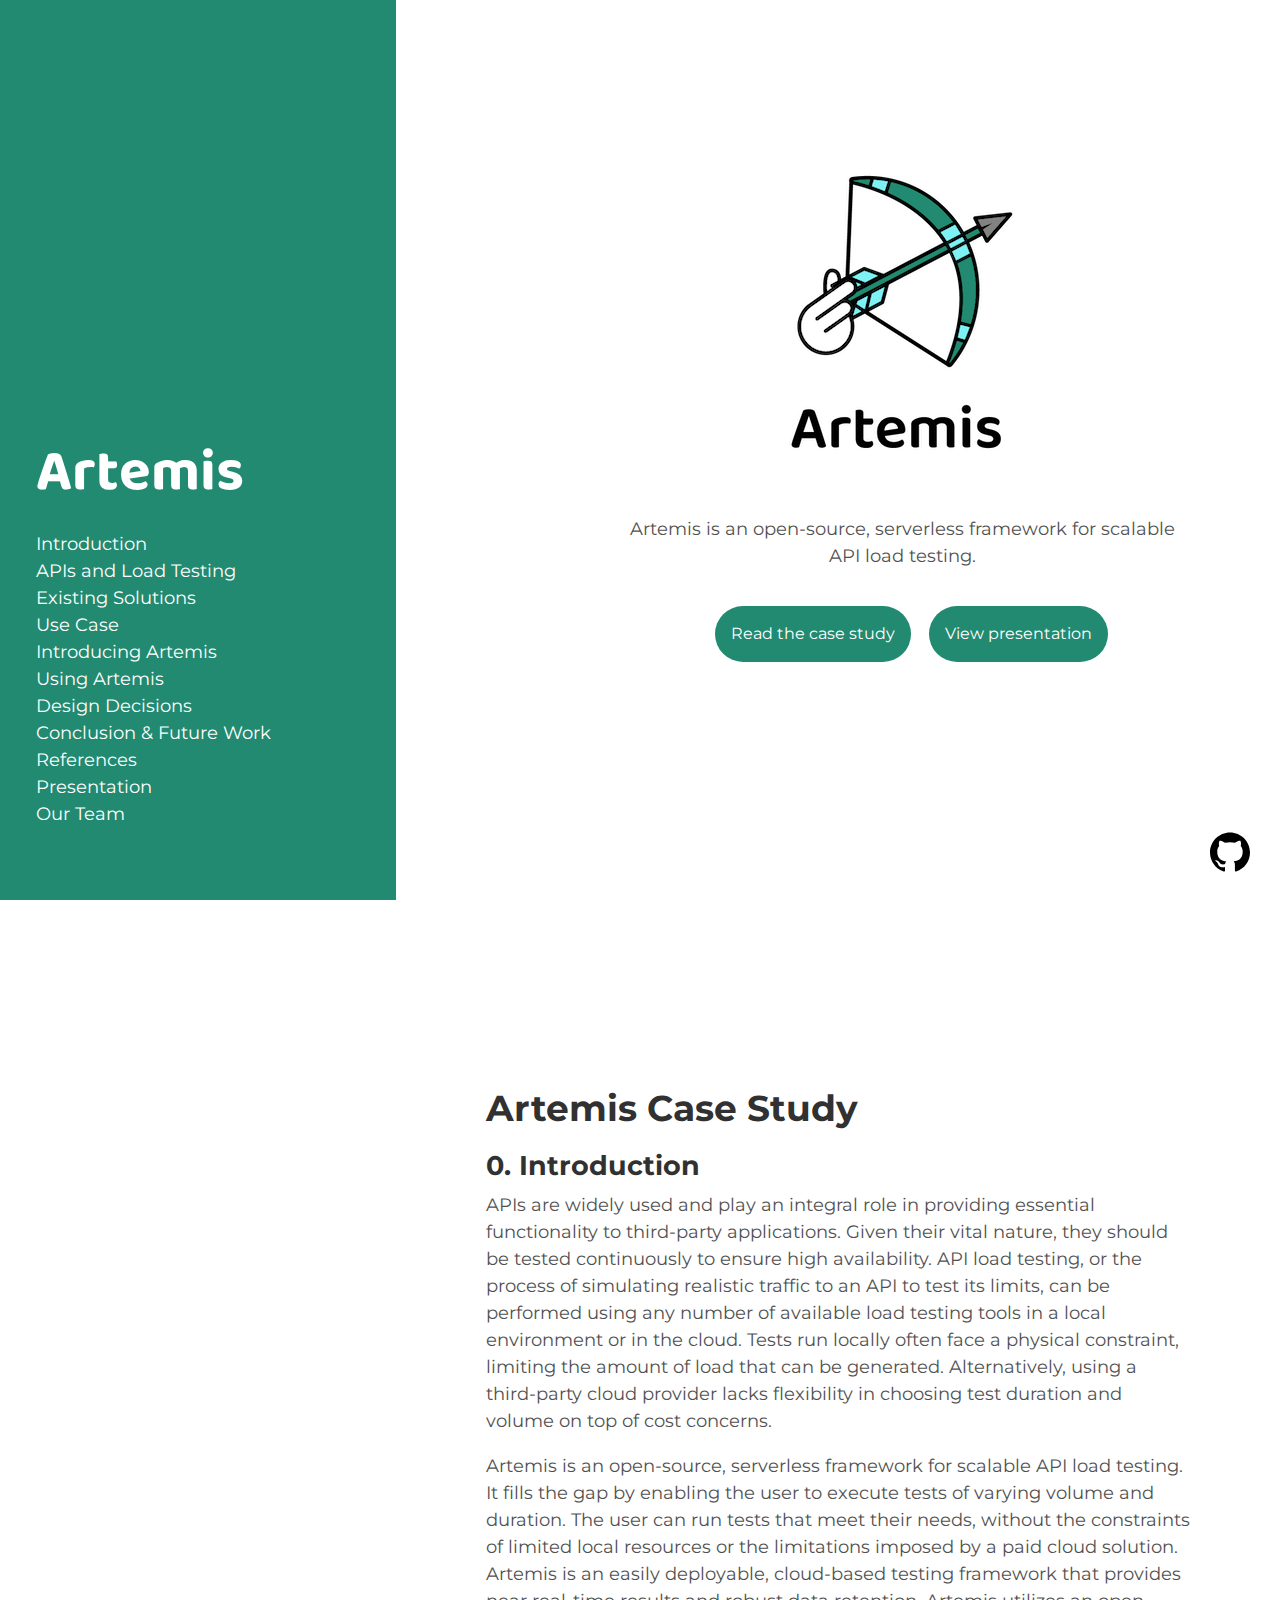
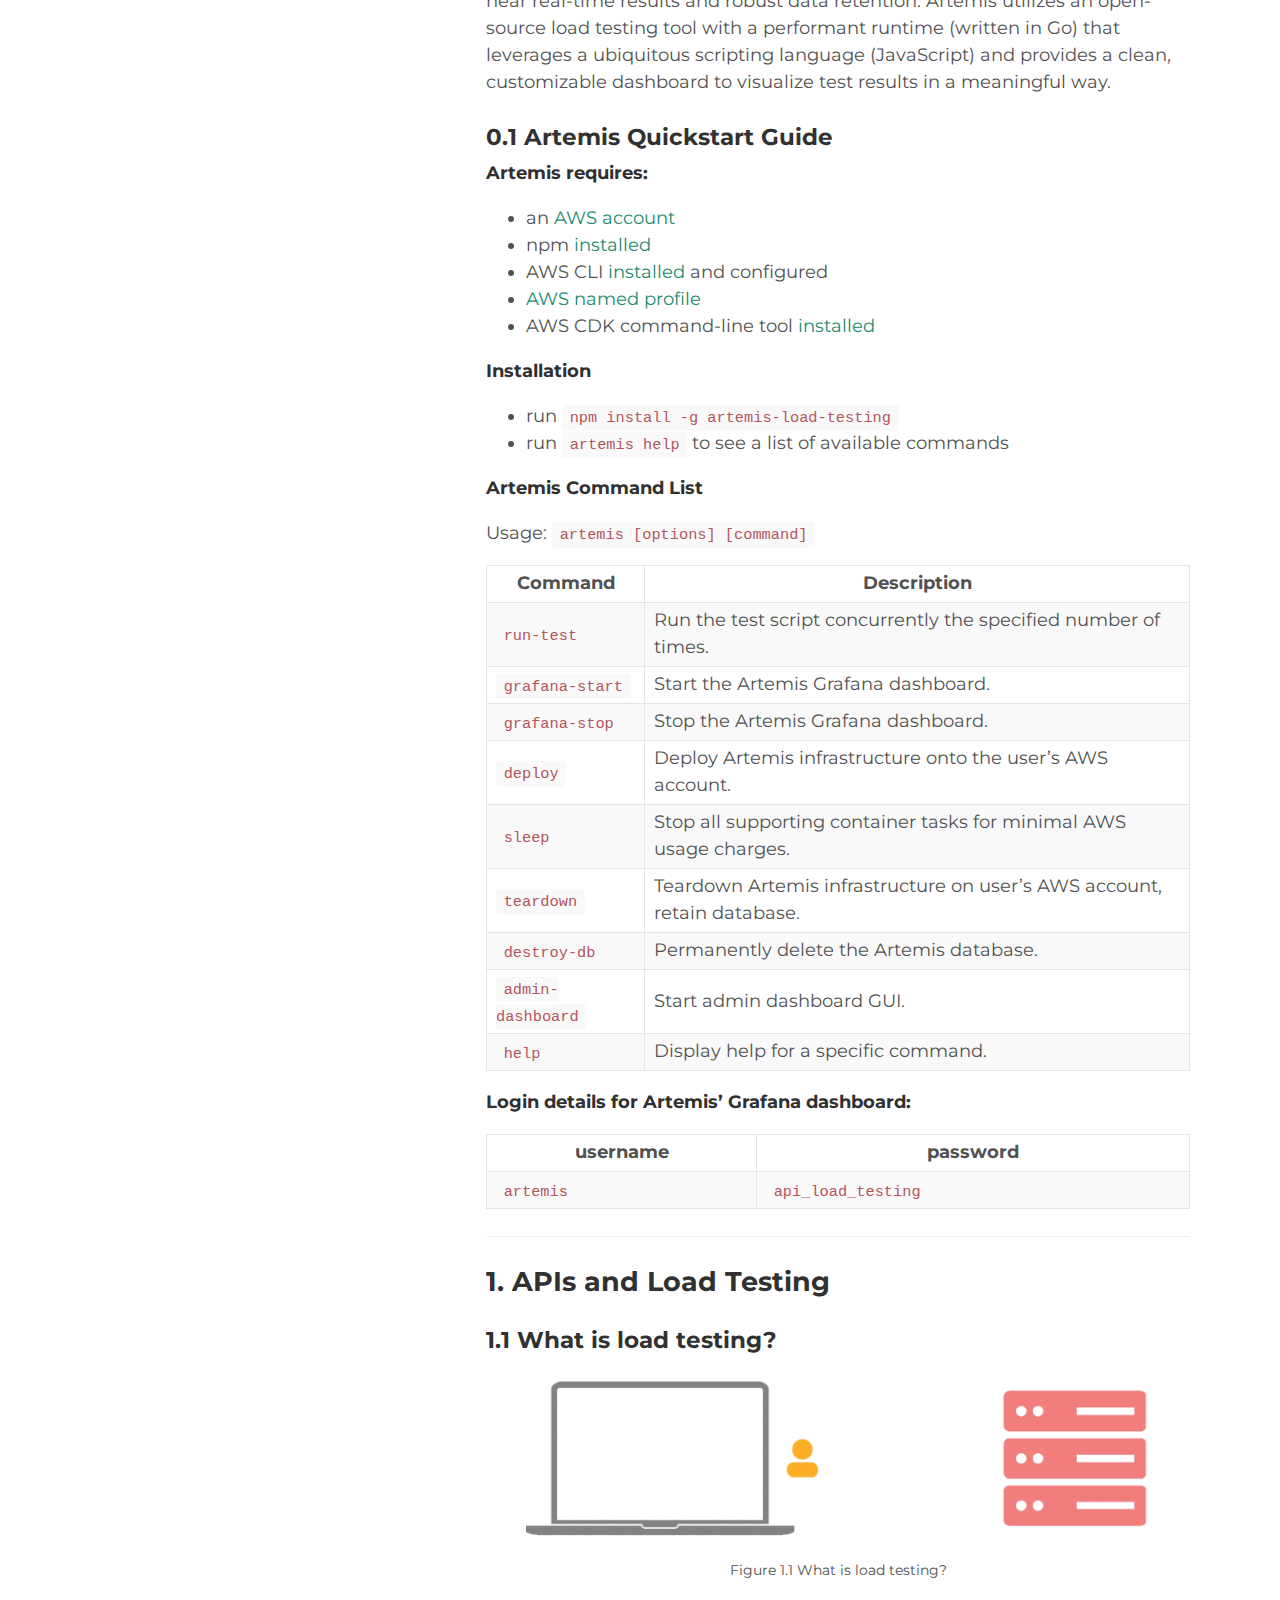
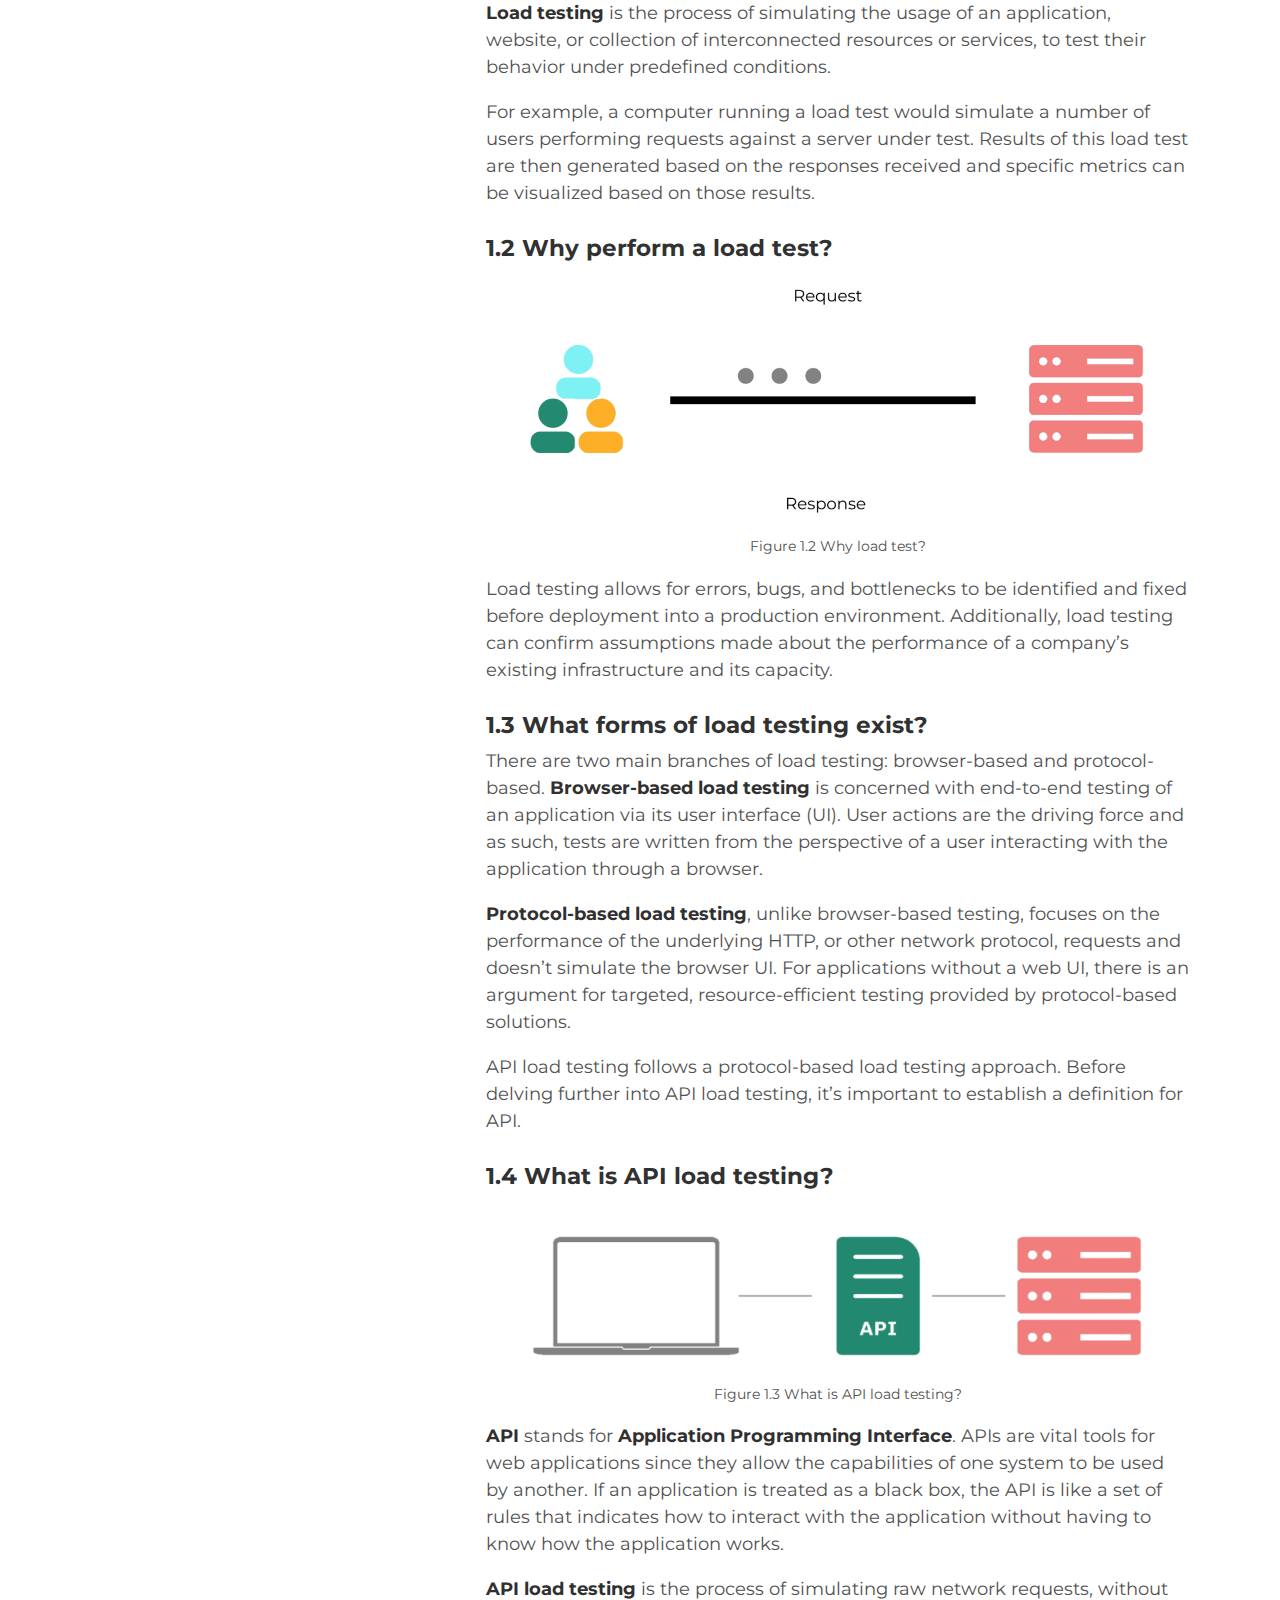
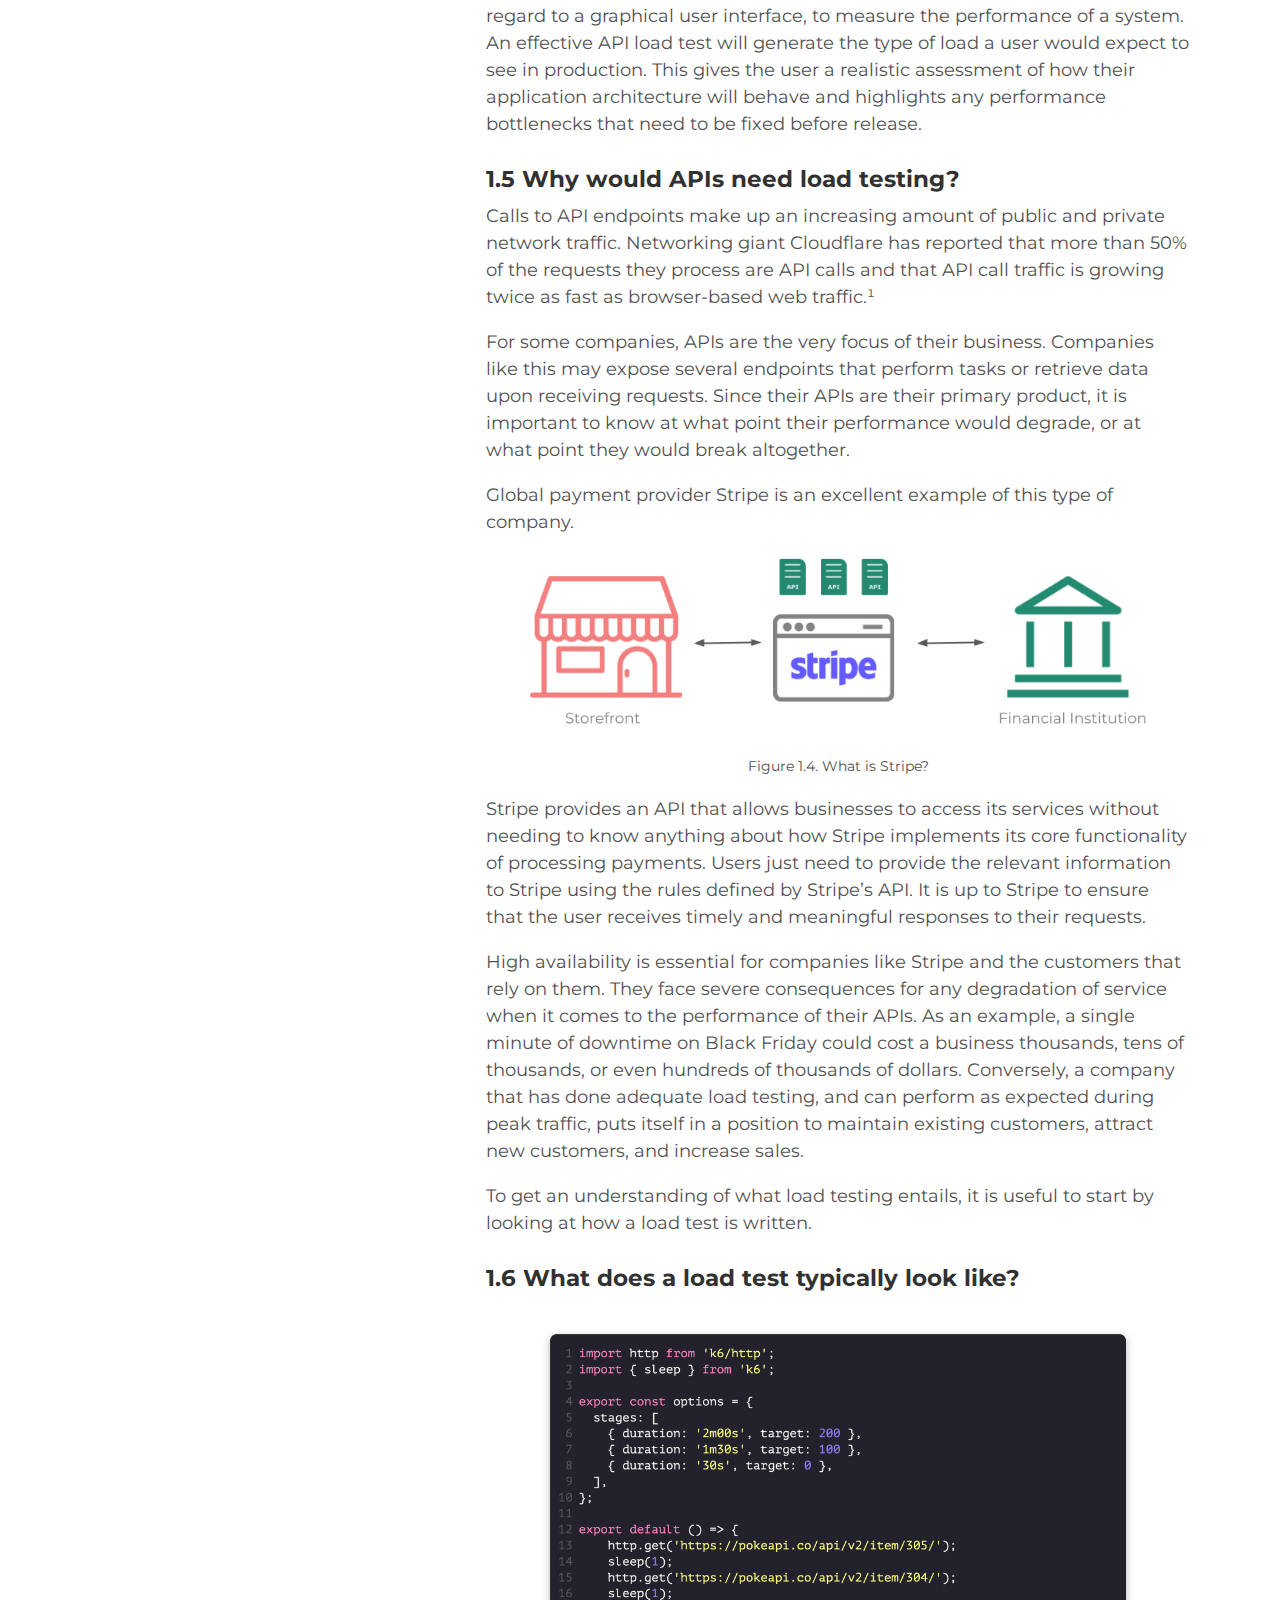
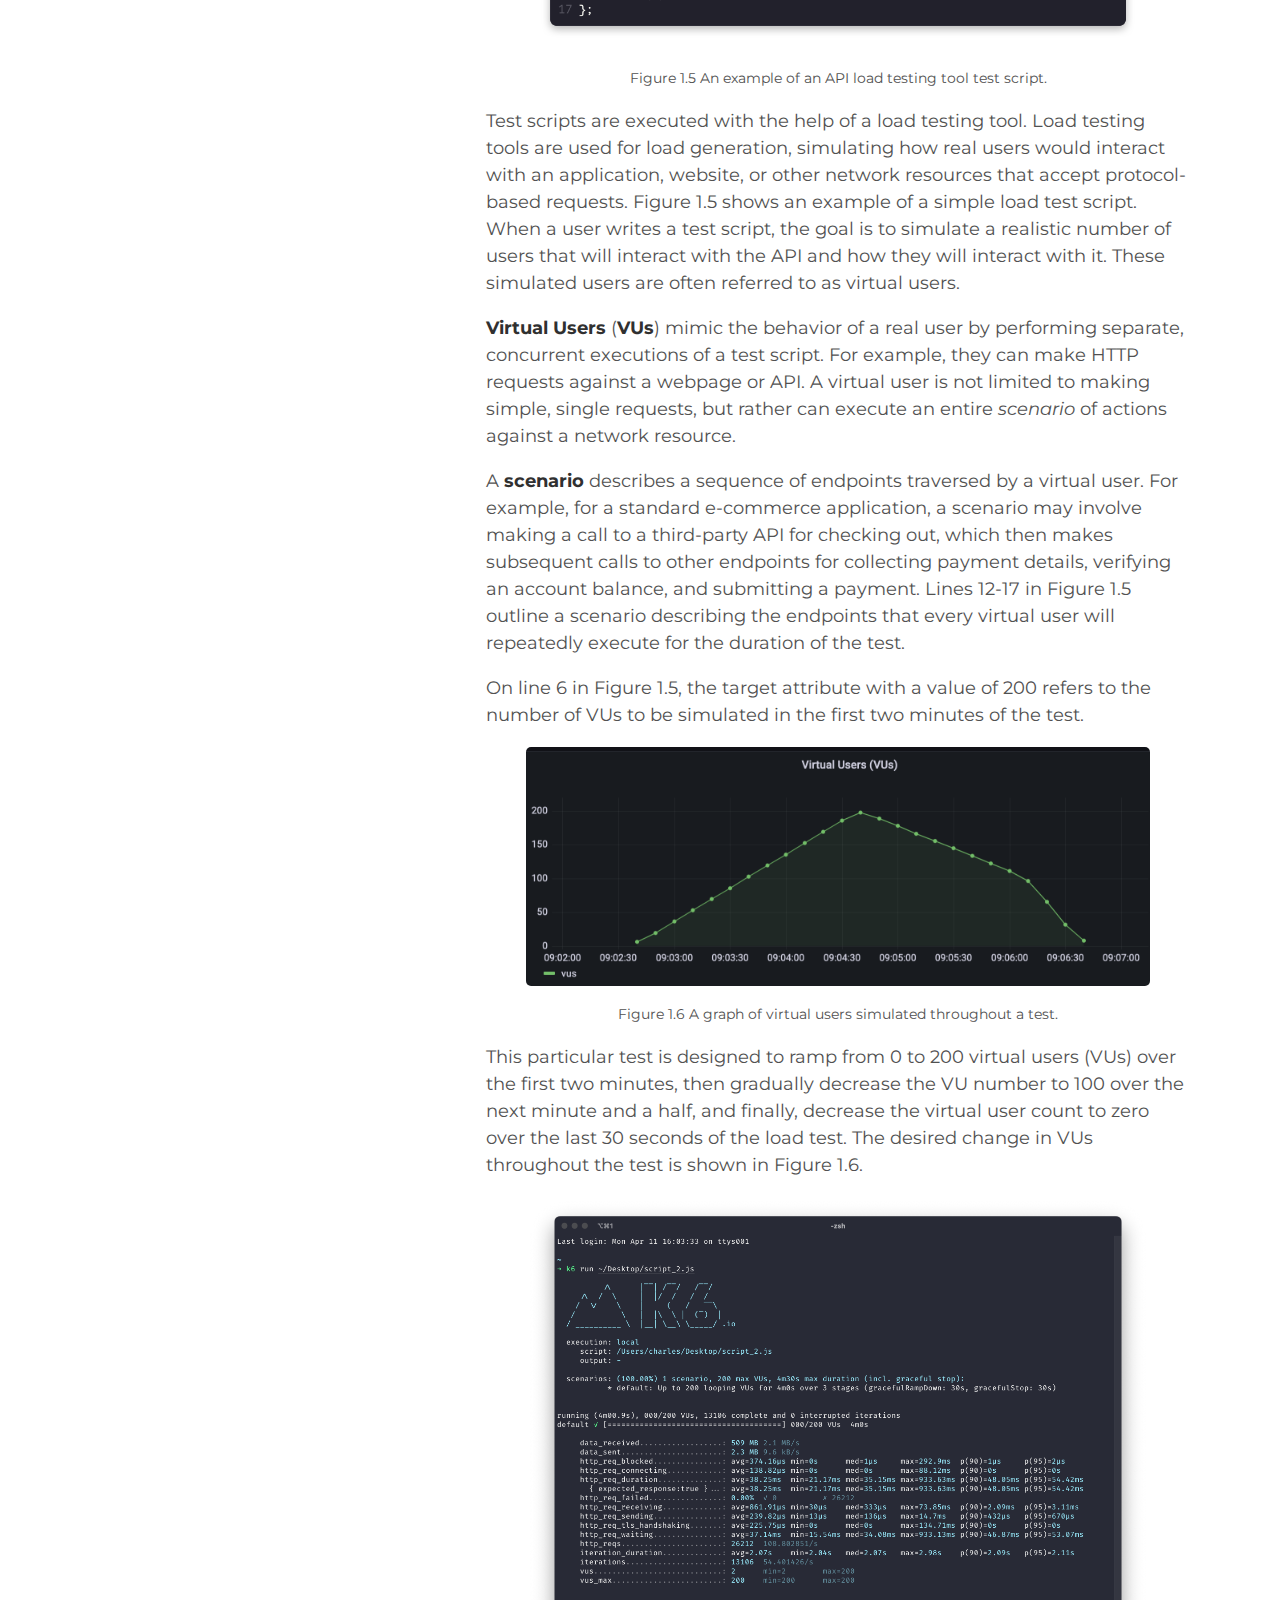
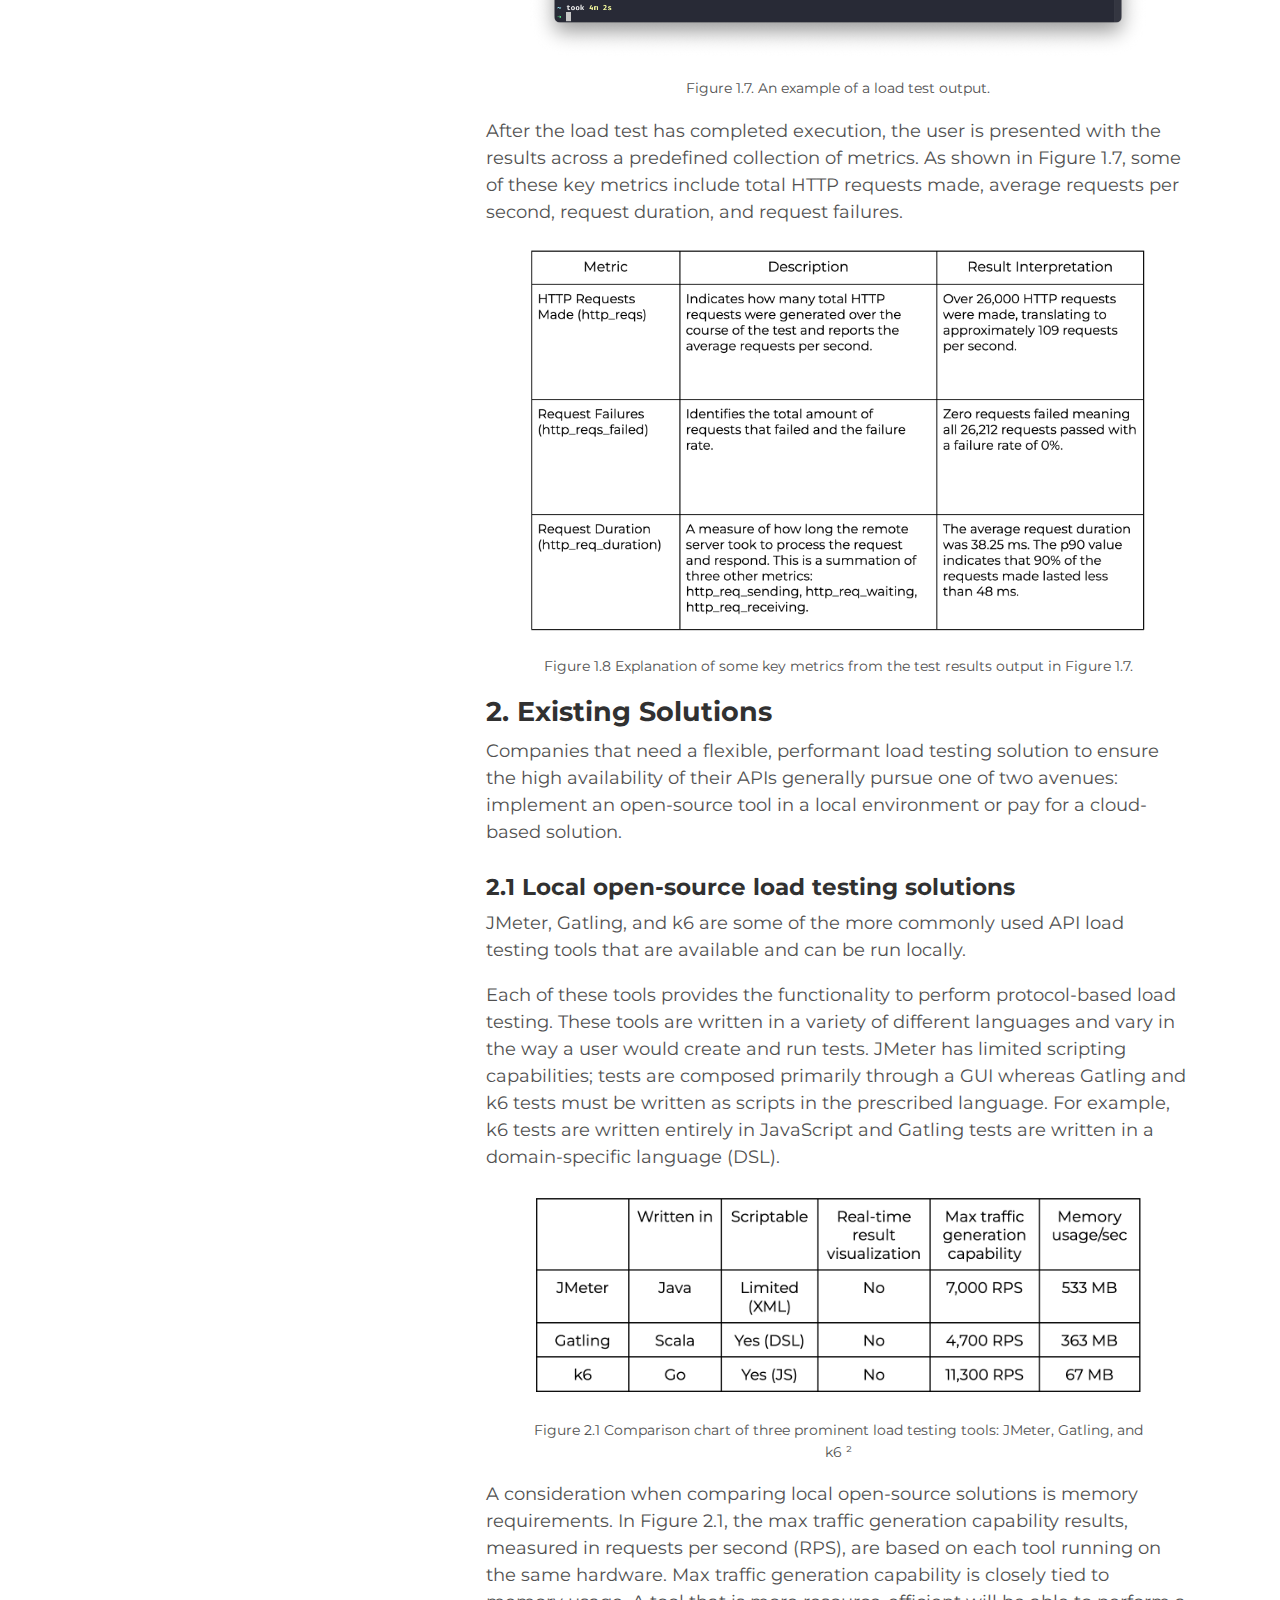
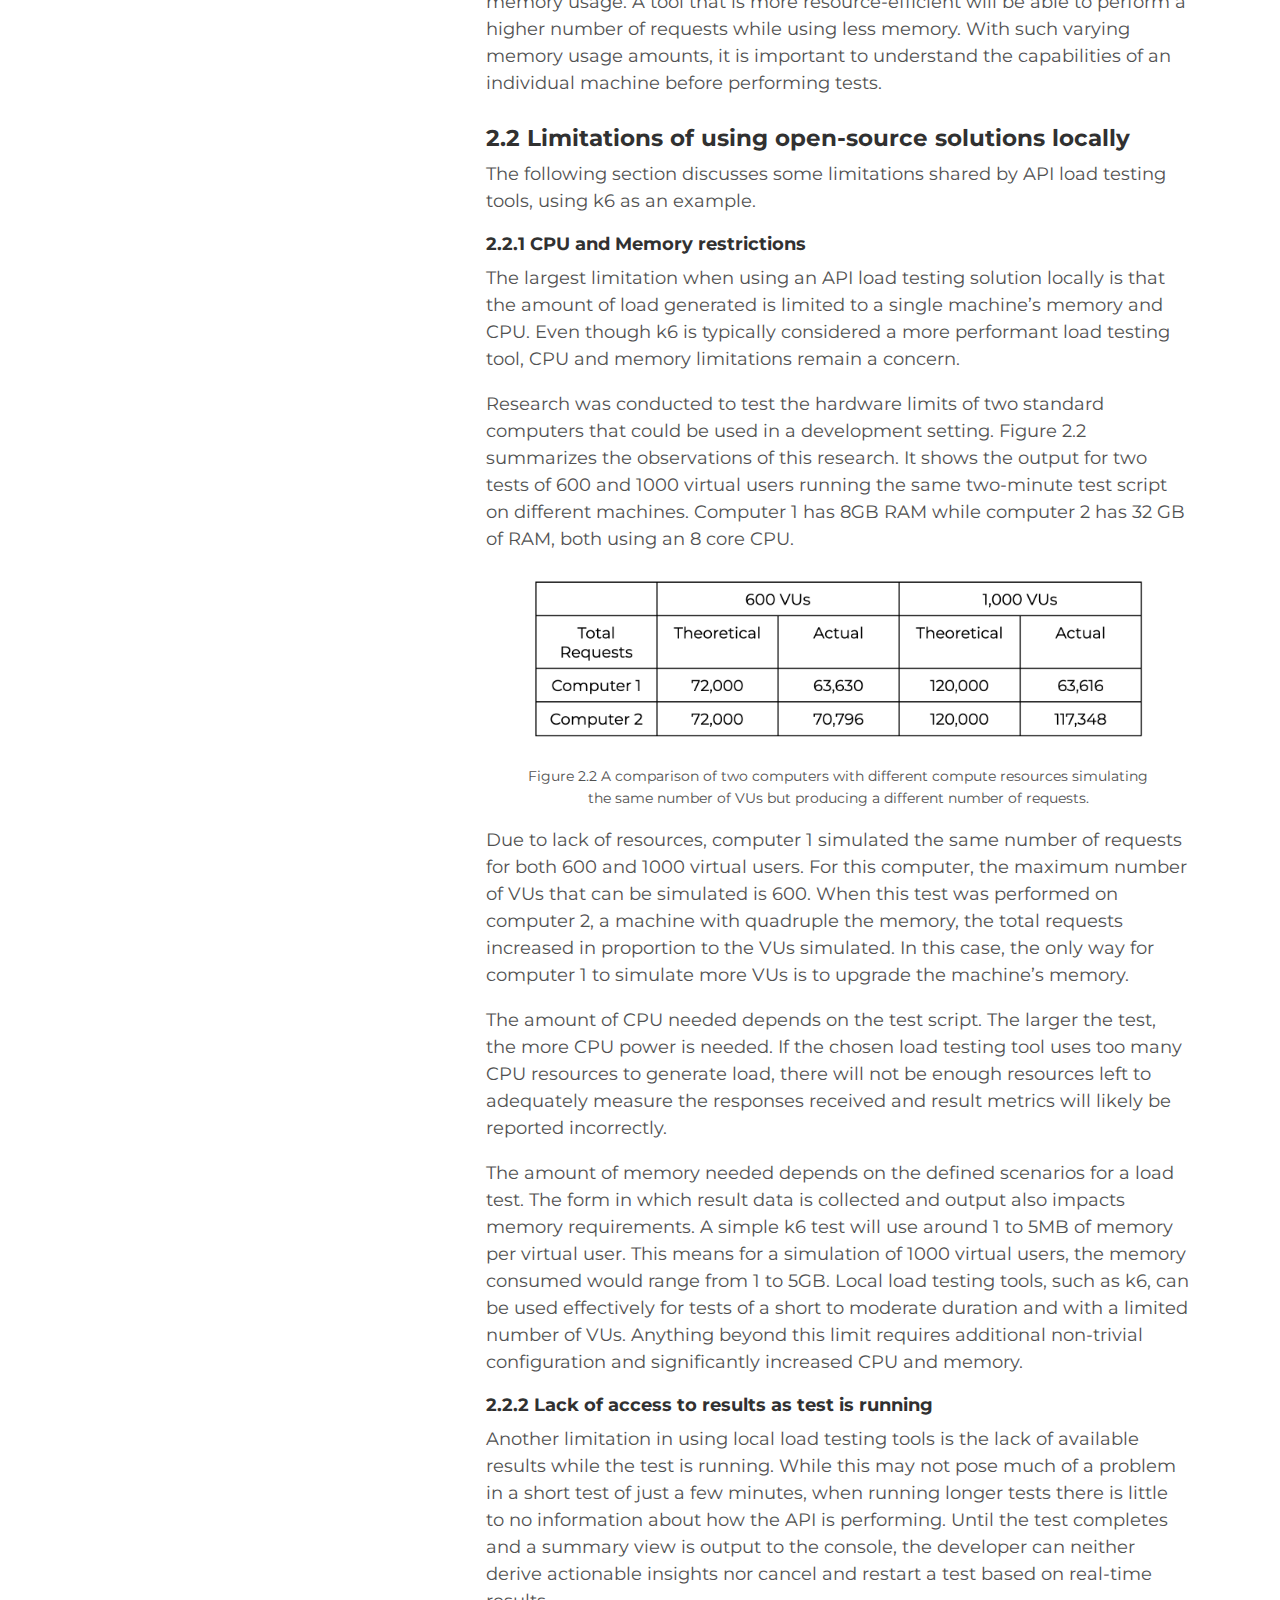
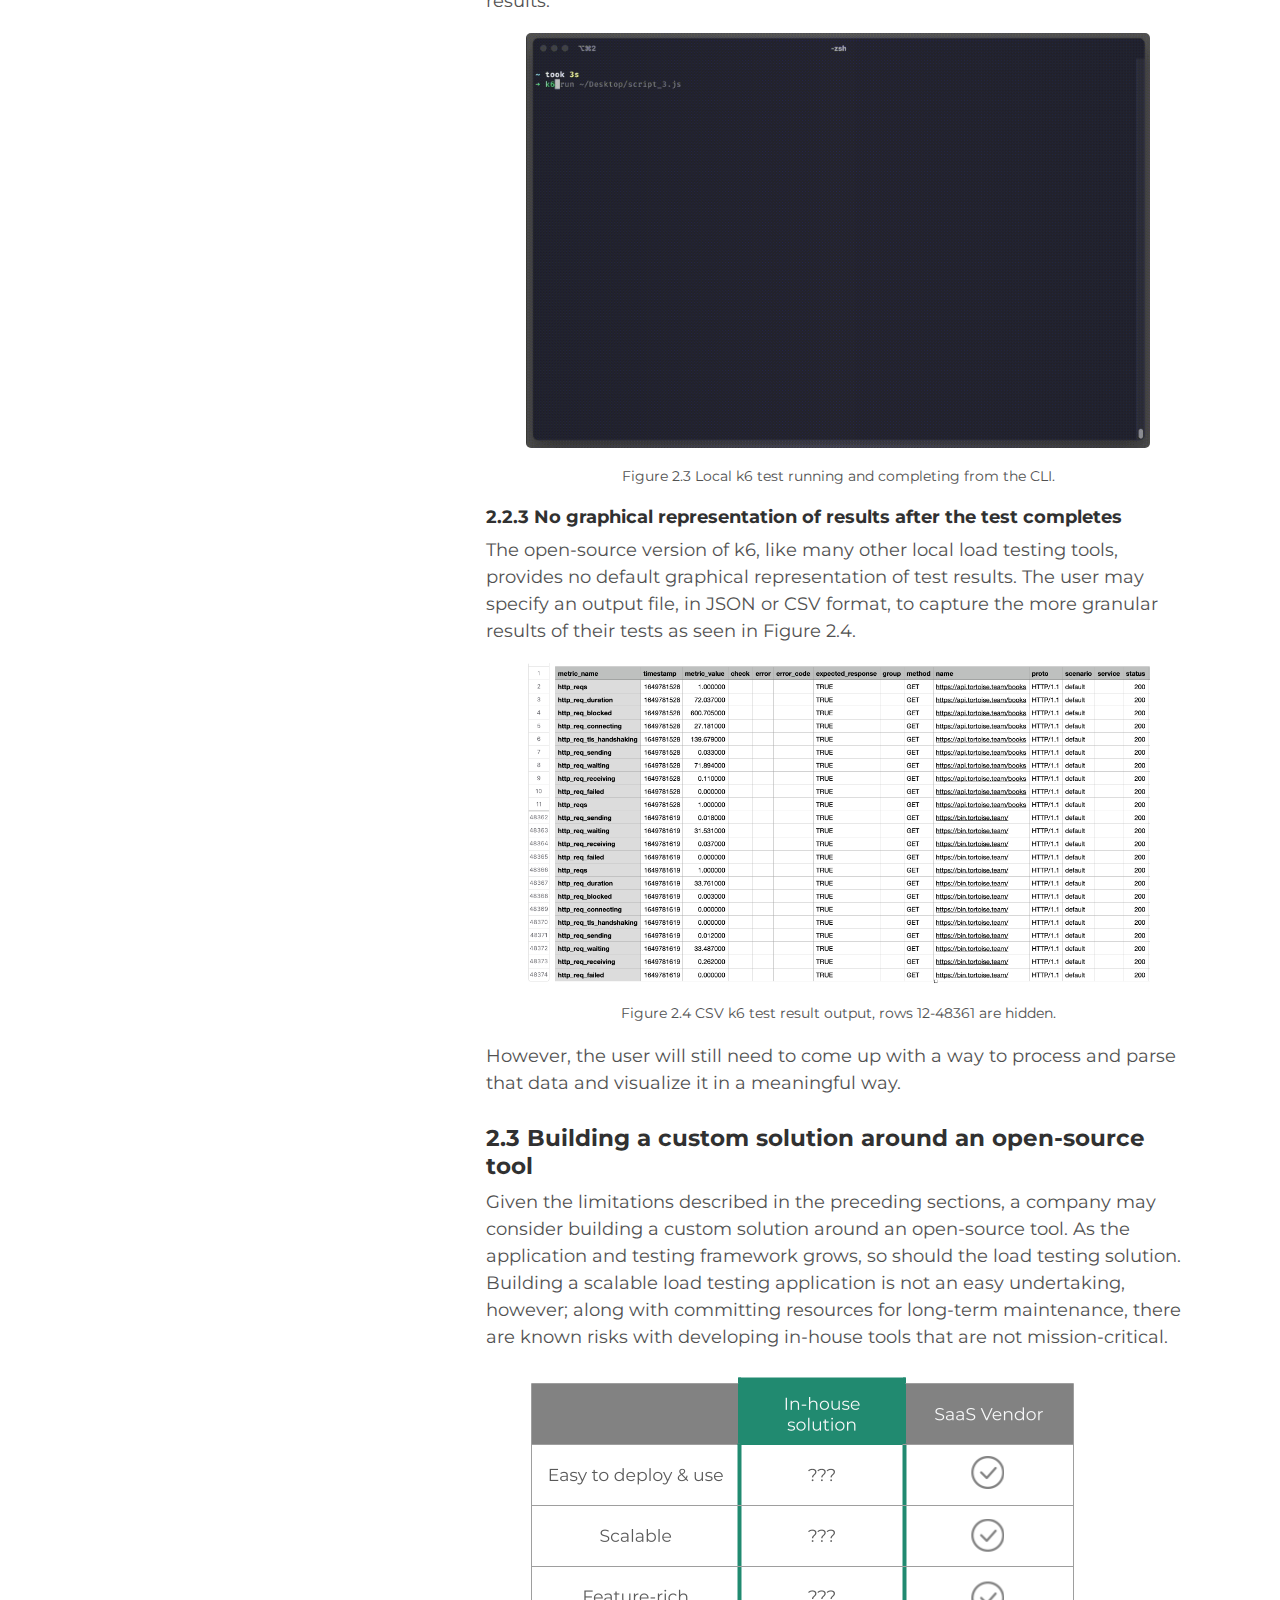
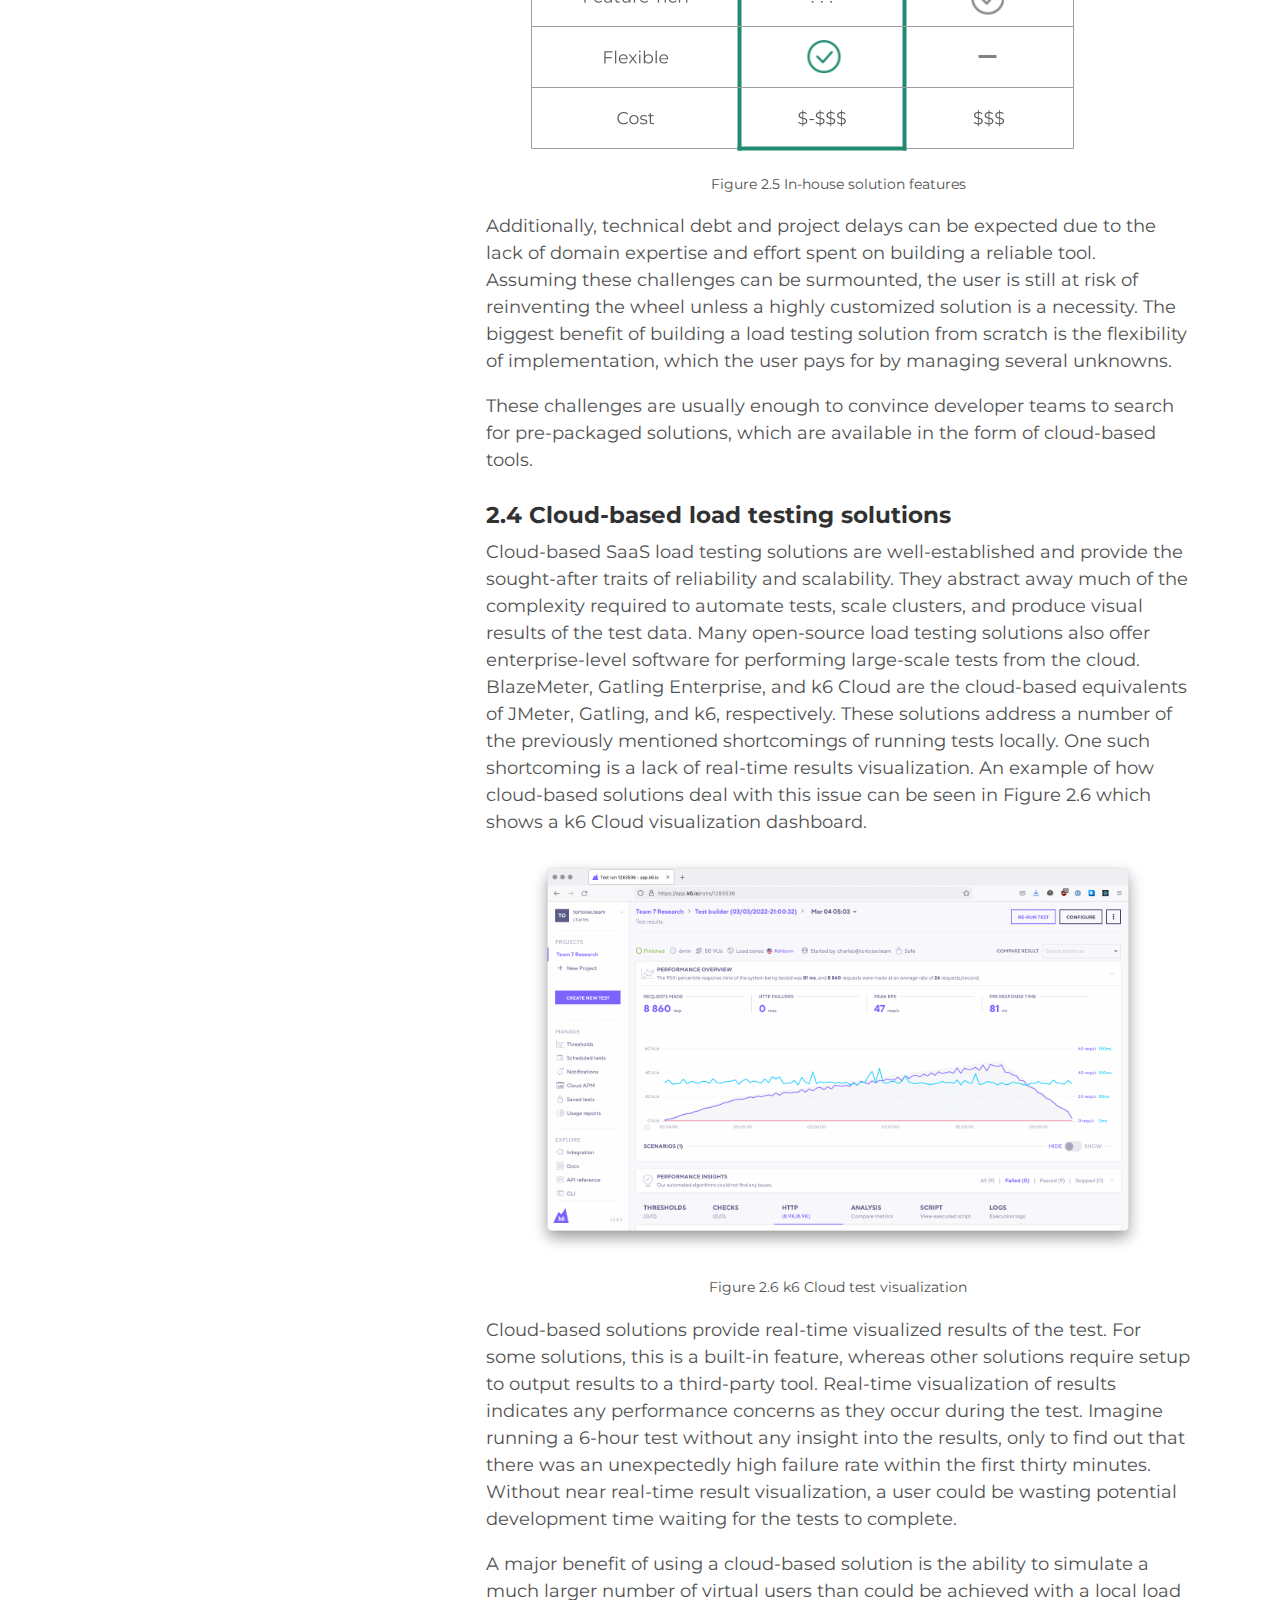
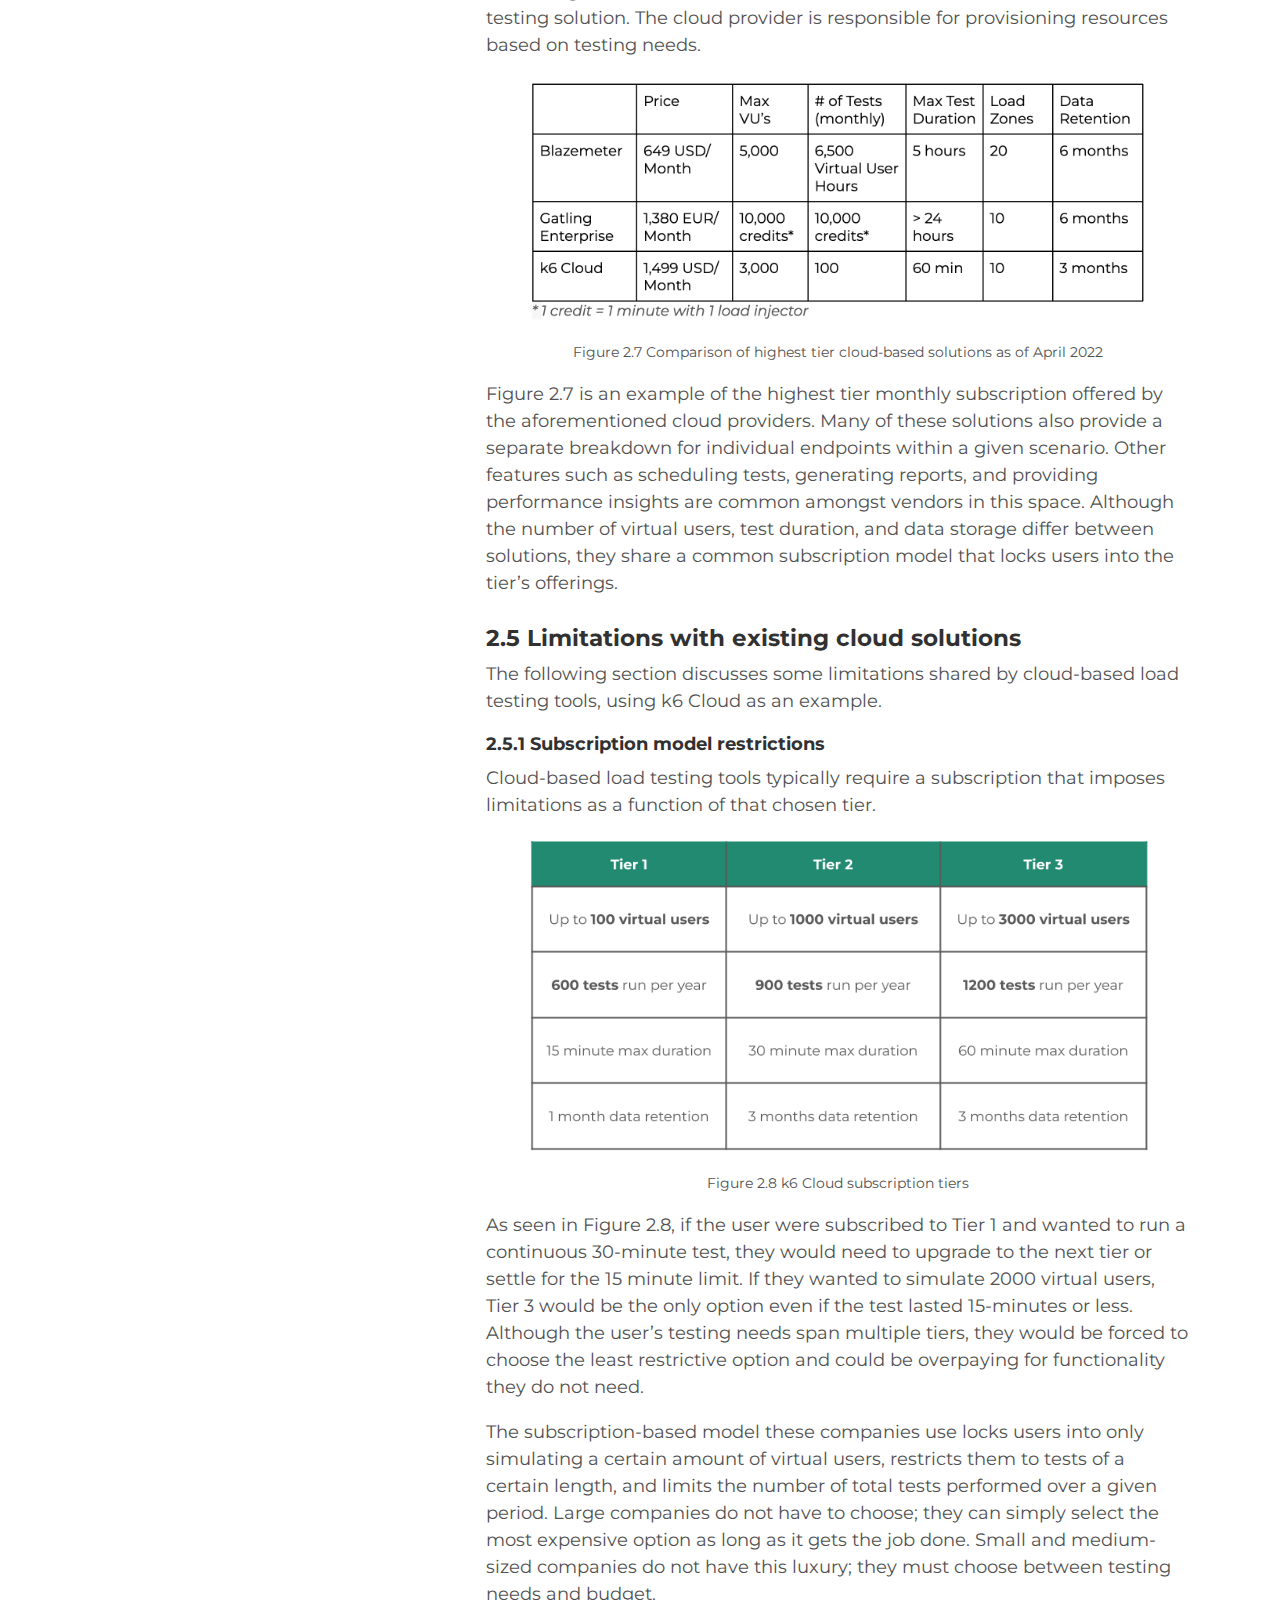
==== commit 6d3da1f0: "deploy: 25e240f6e0303de916b639ca3f6376e279c3566c" ====
--- a/index.html
+++ b/index.html
@@ -1,5 +1,6 @@
-<!doctype html><html xmlns=http://www.w3.org/1999/xhtml xml:lang=en-us lang=en-us><head><link href=https://gmpg.org/xfn/11 rel=profile><meta charset=utf-8><meta name=generator content="Hugo 0.97.3"><meta name=viewport content="width=device-width,initial-scale=1"><title>Artemis</title><meta name=description content="Artemis is an open source, serverless framework for scalable load testing of your APIs."><link type=text/css rel=stylesheet href=https://artemis-load-testing.github.io/css/print.css media=print><link type=text/css rel=stylesheet href=https://artemis-load-testing.github.io/css/poole.css><link type=text/css rel=stylesheet href=https://artemis-load-testing.github.io/css/syntax.css><link type=text/css rel=stylesheet href=https://artemis-load-testing.github.io/css/hyde.css><link rel=preconnect href=https://fonts.googleapis.com><link rel=preconnect href=https://fonts.gstatic.com crossorigin><link href="https://fonts.googleapis.com/css2?family=Baloo+Bhaijaan+2&family=Montserrat:ital,wght@0,400;0,700;1,400;1,700&display=swap" rel=stylesheet><link rel=apple-touch-icon-precomposed sizes=144x144 href=/apple-touch-icon-144-precomposed.png><link rel="shortcut icon" href=/favicon.png><link href=https://artemis-load-testing.github.io/index.xml rel=alternate type=application/rss+xml title=Artemis><div><a href=https://github.com/artemis-load-testing target=_blank><img class=github-icon src=/assets/github.svg></a></div></head><body class=theme-base-0g><aside class=sidebar><div class="container sidebar-sticky"><div class=sidebar-about><img src=/apple-touch-icon-144-precomposed.png>
-<a href=https://artemis-load-testing.github.io/><h1>Artemis</h1></a><p class=lead>Artemis is an open source, serverless framework for scalable load testing of your APIs.</p></div><nav><ul class=sidebar-nav><li><a href=/#introduction>Introduction</a></li><li><a href=/#overview_api_load_testing>APIs and Load Testing</a></li><li><a href=/#existing_solutions>Existing Solutions</a></li><li><a href=/#use_case>Use Case</a></li><li><a href=/#introducing_artemis>Introducing Artemis</a></li><li><a href=/#using_artemis>Using Artemis</a></li><li><a href=/#design_decisions>Design Decisions</a></li><li><a href=/#future_work>Conclusion & Future Work</a></li><li><a href=/#references>References</a></li><li><a href=/#presentation>Presentation</a></li><li><a href=/#our_team>Our Team</a></li></ul></nav></div></aside><main class="content container"><div class=posts><article class=post><div class=post><h1 id=artemis-case-study>Artemis Case Study</h1><h2 id=introduction>0. Introduction</h2><p>APIs are widely used and play an integral role in providing essential functionality to third-party applications. Given their vital nature, they should be tested continuously to ensure high availability. API load testing, or the process of simulating realistic traffic to an API to test its limits, can be performed using any number of available load testing tools in a local environment or in the cloud. Tests run locally often face a physical constraint, limiting the amount of load that can be generated. Alternatively, using a third-party cloud provider lacks flexibility in choosing test duration and volume on top of cost concerns.</p><p>Artemis is an open-source, serverless framework for scalable API load testing. It fills the gap by enabling the user to execute tests of varying volume and duration. The user can run tests that meet their needs, without the constraints of limited local resources or the limitations imposed by a paid cloud solution. Artemis is an easily deployable, cloud-based testing framework that provides near real-time results and robust data retention. Artemis utilizes an open-source load testing tool with a performant runtime (written in Go) that leverages a ubiquitous scripting language (JavaScript) and provides a clean, customizable dashboard to visualize test results in a meaningful way.</p><h3 id=01-artemis-quickstart-guide>0.1 Artemis Quickstart Guide</h3><p><strong>Artemis requires:</strong></p><ul><li>an<a href="https://portal.aws.amazon.com/gp/aws/developer/registration/index.html?nc2=h_ct&src=default"> AWS account</a></li><li>npm<a href=https://www.npmjs.com/get-npm> installed</a></li><li>AWS CLI<a href=https://docs.aws.amazon.com/cli/latest/userguide/install-cliv2.html> installed</a> and configured</li><li><a href=https://docs.aws.amazon.com/cli/latest/userguide/cli-configure-profiles.html>AWS named profile</a></li><li>AWS CDK command-line tool<a href=https://docs.aws.amazon.com/cdk/latest/guide/cli.html> installed</a></li></ul><p><strong>Installation</strong></p><ul><li>run <code>npm install -g artemis-load-testing</code></li><li>run <code>artemis help</code> to see a list of available commands</li></ul><p><strong>Artemis Command List</strong></p><p>Usage: <code>artemis [options] [command]</code></p><table><thead><tr><th>Command</th><th>Description</th></tr></thead><tbody><tr><td><code>run-test</code></td><td>Run the test script concurrently the specified number of times.</td></tr><tr><td><code>grafana-start</code></td><td>Start the Artemis Grafana dashboard.</td></tr><tr><td><code>grafana-stop</code></td><td>Stop the Artemis Grafana dashboard.</td></tr><tr><td><code>deploy</code></td><td>Deploy Artemis infrastructure onto the user&rsquo;s AWS account.</td></tr><tr><td><code>sleep</code></td><td>Stop all supporting container tasks for minimal AWS usage charges.</td></tr><tr><td><code>teardown</code></td><td>Teardown Artemis infrastructure on user&rsquo;s AWS account, retain database.</td></tr><tr><td><code>destroy-db</code></td><td>Permanently delete the Artemis database.</td></tr><tr><td><code>admin-dashboard</code></td><td>Start admin dashboard GUI.</td></tr><tr><td><code>help</code></td><td>Display help for a specific command.</td></tr></tbody></table><p><strong>Login details for Artemis&rsquo; Grafana dashboard:</strong></p><table><thead><tr><th>username</th><th>password</th></tr></thead><tbody><tr><td><code>artemis</code></td><td><code>api_load_testing</code></td></tr></tbody></table><hr><h2 id=overview_api_load_testing>1. APIs and Load Testing</h2><h3 id=11-what-is-load-testing>1.1 What is load testing?</h3><figure><img src=../assets/6_what-is-load-testing.gif alt="Figure 1.1 What is load testing?"><figcaption><p>Figure 1.1 What is load testing?</p></figcaption></figure><p><strong>Load testing</strong> is the process of simulating the usage of an application, website, or collection of interconnected resources or services, to test their behavior under predefined conditions.</p><p>For example, a computer running a load test would simulate a number of users performing requests against a server under test. Results of this load test are then generated based on the responses received and specific metrics can be visualized based on those results.</p><h3 id=12-why-perform-a-load-test>1.2 Why perform a load test?</h3><figure><img src=../assets/7_why-load-test.gif alt="Figure 1.2 Why load test?"><figcaption><p>Figure 1.2 Why load test?</p></figcaption></figure><p>Load testing allows for errors, bugs, and bottlenecks to be identified and fixed before deployment into a production environment. Additionally, load testing can confirm assumptions made about the performance of a company’s existing infrastructure and its capacity.</p><h3 id=13-what-forms-of-load-testing-exist>1.3 What forms of load testing exist?</h3><p>There are two main branches of load testing: browser-based and protocol-based. <strong>Browser-based load testing</strong> is concerned with end-to-end testing of an application via its user interface (UI). User actions are the driving force and as such, tests are written from the perspective of a user interacting with the application through a browser.</p><p><strong>Protocol-based load testing</strong>, unlike browser-based testing, focuses on the performance of the underlying HTTP, or other network protocol, requests and doesn’t simulate the browser UI. For applications without a web UI, there is an argument for targeted, resource-efficient testing provided by protocol-based solutions.</p><p>API load testing follows a protocol-based load testing approach. Before delving further into API load testing, it’s important to establish a definition for API.</p><h3 id=14-what-is-api-load-testing>1.4 What is API load testing?</h3><figure><img src=../assets/8_what-is-api-load-testing.gif alt="Figure 1.3 What is API load testing?"><figcaption><p>Figure 1.3 What is API load testing?</p></figcaption></figure><p><strong>API</strong> stands for <strong>Application Programming Interface</strong>. APIs are vital tools for web applications since they allow the capabilities of one system to be used by another. If an application is treated as a black box, the API is like a set of rules that indicates how to interact with the application without having to know how the application works.</p><p><strong>API load testing</strong> is the process of simulating raw network requests, without regard to a graphical user interface, to measure the performance of a system. An effective API load test will generate the type of load a user would expect to see in production. This gives the user a realistic assessment of how their application architecture will behave and highlights any performance bottlenecks that need to be fixed before release. ​​</p><h3 id=15-why-would-apis-need-load-testing>1.5 Why would APIs need load testing?</h3><p>Calls to API endpoints make up an increasing amount of public and private network traffic. Networking giant Cloudflare has reported that more than 50% of the requests they process are API calls and that API call traffic is growing twice as fast as browser-based web traffic.¹</p><p>For some companies, APIs are the very focus of their business. Companies like this may expose several endpoints that perform tasks or retrieve data upon receiving requests. Since their APIs are their primary product, it is important to know at what point their performance would degrade, or at what point they would break altogether.</p><p>Global payment provider Stripe is an excellent example of this type of company.</p><figure><img src=../assets/12_stripe_api.png alt="Figure 1.4. What is Stripe?"><figcaption><p>Figure 1.4. What is Stripe?</p></figcaption></figure><p>Stripe provides an API that allows businesses to access its services without needing to know anything about how Stripe implements its core functionality of processing payments. Users just need to provide the relevant information to Stripe using the rules defined by Stripe’s API. It is up to Stripe to ensure that the user receives timely and meaningful responses to their requests.</p><p>High availability is essential for companies like Stripe and the customers that rely on them. They face severe consequences for any degradation of service when it comes to the performance of their APIs. As an example, a single minute of downtime on Black Friday could cost a business thousands, tens of thousands, or even hundreds of thousands of dollars. Conversely, a company that has done adequate load testing, and can perform as expected during peak traffic, puts itself in a position to maintain existing customers, attract new customers, and increase sales.</p><p>To get an understanding of what load testing entails, it is useful to start by looking at how a load test is written.</p><h3 id=16-what-does-a-load-test-typically-look-like>1.6 What does a load test typically look like?</h3><figure><img src=../assets/pokeapi.png alt="Figure 1.5 An example of an API load testing tool test script."><figcaption><p>Figure 1.5 An example of an API load testing tool test script.</p></figcaption></figure><p>Test scripts are executed with the help of a load testing tool. Load testing tools are used for load generation, simulating how real users would interact with an application, website, or other network resources that accept protocol-based requests. Figure 1.5 shows an example of a simple load test script. When a user writes a test script, the goal is to simulate a realistic number of users that will interact with the API and how they will interact with it. These simulated users are often referred to as virtual users.</p><p><strong>Virtual Users</strong> (<strong>VUs</strong>) mimic the behavior of a real user by performing separate, concurrent executions of a test script. For example, they can make HTTP requests against a webpage or API. A virtual user is not limited to making simple, single requests, but rather can execute an entire <em>scenario</em> of actions against a network resource.</p><p>A <strong>scenario</strong> describes a sequence of endpoints traversed by a virtual user. For example, for a standard e-commerce application, a scenario may involve making a call to a third-party API for checking out, which then makes subsequent calls to other endpoints for collecting payment details, verifying an account balance, and submitting a payment. Lines 12-17 in Figure 1.5 outline a scenario describing the endpoints that every virtual user will repeatedly execute for the duration of the test.</p><p>On line 6 in Figure 1.5, the target attribute with a value of 200 refers to the number of VUs to be simulated in the first two minutes of the test.</p><figure><img src=../assets/200_vus.png alt="Figure 1.6 A graph of virtual users simulated throughout a test."><figcaption><p>Figure 1.6 A graph of virtual users simulated throughout a test.</p></figcaption></figure><p>This particular test is designed to ramp from 0 to 200 virtual users (VUs) over the first two minutes, then gradually decrease the VU number to 100 over the next minute and a half, and finally, decrease the virtual user count to zero over the last 30 seconds of the load test. The desired change in VUs throughout the test is shown in Figure 1.6.</p><figure><img src=../assets/k6_output.png alt="Figure 1.7. An example of a load test output."><figcaption><p>Figure 1.7. An example of a load test output.</p></figcaption></figure><p>After the load test has completed execution, the user is presented with the results across a predefined collection of metrics. As shown in Figure 1.7, some of these key metrics include total HTTP requests made, average requests per second, request duration, and request failures.</p><figure><img src=../assets/fig1_8.png alt="Figure 1.8 Explanation of some key metrics from the test results output in Figure 1.7."><figcaption><p>Figure 1.8 Explanation of some key metrics from the test results output in Figure 1.7.</p></figcaption></figure><h2 id=existing_solutions>2. Existing Solutions</h2><p>Companies that need a flexible, performant load testing solution to ensure the high availability of their APIs generally pursue one of two avenues: implement an open-source tool in a local environment or pay for a cloud-based solution.</p><h3 id=21-local-open-source-load-testing-solutions>2.1 Local open-source load testing solutions</h3><p>JMeter, Gatling, and k6 are some of the more commonly used API load testing tools that are available and can be run locally.</p><p>Each of these tools provides the functionality to perform protocol-based load testing. These tools are written in a variety of different languages and vary in the way a user would create and run tests. JMeter has limited scripting capabilities; tests are composed primarily through a GUI whereas Gatling and k6 tests must be written as scripts in the prescribed language. For example, k6 tests are written entirely in JavaScript and Gatling tests are written in a domain-specific language (DSL).</p><figure><img src=../assets/fig2_1.png alt="Figure 2.1 Comparison chart of three prominent load testing tools: JMeter, Gatling, and k6 ²"><figcaption><p>Figure 2.1 Comparison chart of three prominent load testing tools: JMeter, Gatling, and k6 ²</p></figcaption></figure><p>A consideration when comparing local open-source solutions is memory requirements. In Figure 2.1, the max traffic generation capability results, measured in requests per second (RPS), are based on each tool running on the same hardware. Max traffic generation capability is closely tied to memory usage. A tool that is more resource-efficient will be able to perform a higher number of requests while using less memory. With such varying memory usage amounts, it is important to understand the capabilities of an individual machine before performing tests.</p><h3 id=22-limitations-of-using-open-source-solutions-locally>2.2 Limitations of using open-source solutions locally</h3><p>The following section discusses some limitations shared by API load testing tools, using k6 as an example.</p><h4 id=221-cpu-and-memory-restrictions>2.2.1 CPU and Memory restrictions</h4><p>The largest limitation when using an API load testing solution locally is that the amount of load generated is limited to a single machine’s memory and CPU. Even though k6 is typically considered a more performant load testing tool, CPU and memory limitations remain a concern.</p><p>Research was conducted to test the hardware limits of two standard computers that could be used in a development setting. Figure 2.2 summarizes the observations of this research. It shows the output for two tests of 600 and 1000 virtual users running the same two-minute test script on different machines. Computer 1 has 8GB RAM while computer 2 has 32 GB of RAM, both using an 8 core CPU.</p><figure><img src=../assets/fig2_2.png alt="Figure 2.2 A comparison of two computers with different compute resources simulating the same number of VUs but producing a different number of requests."><figcaption><p>Figure 2.2 A comparison of two computers with different compute resources simulating the same number of VUs but producing a different number of requests.</p></figcaption></figure><p>Due to lack of resources, computer 1 simulated the same number of requests for both 600 and 1000 virtual users. For this computer, the maximum number of VUs that can be simulated is 600. When this test was performed on computer 2, a machine with quadruple the memory, the total requests increased in proportion to the VUs simulated. In this case, the only way for computer 1 to simulate more VUs is to upgrade the machine’s memory.</p><p>The amount of CPU needed depends on the test script. The larger the test, the more CPU power is needed. If the chosen load testing tool uses too many CPU resources to generate load, there will not be enough resources left to adequately measure the responses received and result metrics will likely be reported incorrectly.</p><p>The amount of memory needed depends on the defined scenarios for a load test. The form in which result data is collected and output also impacts memory requirements. A simple k6 test will use around 1 to 5MB of memory per virtual user. This means for a simulation of 1000 virtual users, the memory consumed would range from 1 to 5GB. Local load testing tools, such as k6, can be used effectively for tests of a short to moderate duration and with a limited number of VUs. Anything beyond this limit requires additional non-trivial configuration and significantly increased CPU and memory.</p><h4 id=222-lack-of-access-to-results-as-test-is-running>2.2.2 Lack of access to results as test is running</h4><p>Another limitation in using local load testing tools is the lack of available results while the test is running. While this may not pose much of a problem in a short test of just a few minutes, when running longer tests there is little to no information about how the API is performing. Until the test completes and a summary view is output to the console, the developer can neither derive actionable insights nor cancel and restart a test based on real-time results.</p><figure><img src=../assets/k6_run.gif alt="Figure 2.3 Local k6 test running and completing from the CLI."><figcaption><p>Figure 2.3 Local k6 test running and completing from the CLI.</p></figcaption></figure><h4 id=223-no-graphical-representation-of-results-after-the-test-completes>2.2.3 No graphical representation of results after the test completes</h4><p>The open-source version of k6, like many other local load testing tools, provides no default graphical representation of test results. The user may specify an output file, in JSON or CSV format, to capture the more granular results of their tests as seen in Figure 2.4.</p><figure><img src=../assets/k6_csv_results.png alt="Figure 2.4 CSV k6 test result output, rows 12-48361 are hidden."><figcaption><p>Figure 2.4 CSV k6 test result output, rows 12-48361 are hidden.</p></figcaption></figure><p>However, the user will still need to come up with a way to process and parse that data and visualize it in a meaningful way.</p><h3 id=23-building-a-custom-solution-around-an-open-source-tool>2.3 Building a custom solution around an open-source tool</h3><p>Given the limitations described in the preceding sections, a company may consider building a custom solution around an open-source tool. As the application and testing framework grows, so should the load testing solution. Building a scalable load testing application is not an easy undertaking, however; along with committing resources for long-term maintenance, there are known risks with developing in-house tools that are not mission-critical.</p><figure><img src=../assets/22_inhouse-table.png alt="Figure 2.5 In-house solution features"><figcaption><p>Figure 2.5 In-house solution features</p></figcaption></figure><p>Additionally, technical debt and project delays can be expected due to the lack of domain expertise and effort spent on building a reliable tool. Assuming these challenges can be surmounted, the user is still at risk of reinventing the wheel unless a highly customized solution is a necessity. The biggest benefit of building a load testing solution from scratch is the flexibility of implementation, which the user pays for by managing several unknowns.</p><p>These challenges are usually enough to convince developer teams to search for pre-packaged solutions, which are available in the form of cloud-based tools.</p><h3 id=24-cloud-based-load-testing-solutions>2.4 Cloud-based load testing solutions</h3><p>Cloud-based SaaS load testing solutions are well-established and provide the sought-after traits of reliability and scalability. They abstract away much of the complexity required to automate tests, scale clusters, and produce visual results of the test data. Many open-source load testing solutions also offer enterprise-level software for performing large-scale tests from the cloud. BlazeMeter, Gatling Enterprise, and k6 Cloud are the cloud-based equivalents of JMeter, Gatling, and k6, respectively. These solutions address a number of the previously mentioned shortcomings of running tests locally. One such shortcoming is a lack of real-time results visualization. An example of how cloud-based solutions deal with this issue can be seen in Figure 2.6 which shows a k6 Cloud visualization dashboard.</p><figure><img src=../assets/k6_cloud.png alt="Figure 2.6 k6 Cloud test visualization"><figcaption><p>Figure 2.6 k6 Cloud test visualization</p></figcaption></figure><p>Cloud-based solutions provide real-time visualized results of the test. For some solutions, this is a built-in feature, whereas other solutions require setup to output results to a third-party tool. Real-time visualization of results indicates any performance concerns as they occur during the test. Imagine running a 6-hour test without any insight into the results, only to find out that there was an unexpectedly high failure rate within the first thirty minutes. Without near real-time result visualization, a user could be wasting potential development time waiting for the tests to complete.</p><p>A major benefit of using a cloud-based solution is the ability to simulate a much larger number of virtual users than could be achieved with a local load testing solution. The cloud provider is responsible for provisioning resources based on testing needs.</p><figure><img src=../assets/fig2_7.png alt="Figure 2.7 Comparison of highest tier cloud-based solutions as of April 2022"><figcaption><p>Figure 2.7 Comparison of highest tier cloud-based solutions as of April 2022</p></figcaption></figure><p>Figure 2.7 is an example of the highest tier monthly subscription offered by the aforementioned cloud providers. Many of these solutions also provide a separate breakdown for individual endpoints within a given scenario. Other features such as scheduling tests, generating reports, and providing performance insights are common amongst vendors in this space. Although the number of virtual users, test duration, and data storage differ between solutions, they share a common subscription model that locks users into the tier’s offerings.</p><h3 id=25-limitations-with-existing-cloud-solutions>2.5 Limitations with existing cloud solutions</h3><p>The following section discusses some limitations shared by cloud-based load testing tools, using k6 Cloud as an example.</p><h4 id=251-subscription-model-restrictions>2.5.1 Subscription model restrictions</h4><p>Cloud-based load testing tools typically require a subscription that imposes limitations as a function of that chosen tier.</p><figure><img src=../assets/21_k6cloud-tiers-table.png alt="Figure 2.8 k6 Cloud subscription tiers"><figcaption><p>Figure 2.8 k6 Cloud subscription tiers</p></figcaption></figure><p>As seen in Figure 2.8, if the user were subscribed to Tier 1 and wanted to run a continuous 30-minute test, they would need to upgrade to the next tier or settle for the 15 minute limit. If they wanted to simulate 2000 virtual users, Tier 3 would be the only option even if the test lasted 15-minutes or less. Although the user’s testing needs span multiple tiers, they would be forced to choose the least restrictive option and could be overpaying for functionality they do not need.</p><p>The subscription-based model these companies use locks users into only simulating a certain amount of virtual users, restricts them to tests of a certain length, and limits the number of total tests performed over a given period. Large companies do not have to choose; they can simply select the most expensive option as long as it gets the job done. Small and medium-sized companies do not have this luxury; they must choose between testing needs and budget.</p><figure><img src=../assets/23_saas-table.png alt="Figure 2.9 Software-as-a-service (SaaS) vendor features"><figcaption><p>Figure 2.9 Software-as-a-service (SaaS) vendor features</p></figcaption></figure><p>Cloud-based SaaS tools can be both costly and restrictive, providing unnecessary functionality of features while limiting testing usage.</p><h2 id=use_case>3. Use case</h2><p>Using a load testing tool locally is adequate for simulating a small amount of load, and when simple, summary reporting at the end of the test is sufficient. When larger-scale tests need to be performed and a more thorough result visualization is needed, cloud-based SaaS solutions can meet that need. These solutions also offer additional features but introduce testing limitations as well. If a user is only interested in overcoming the load and visualization limitations of a local tool and does not require additional features, then a cloud-based SaaS solution may not be the right fit.</p><p>Artemis allows users to overcome the load generation limitations of a single machine while providing access to near real-time results visualization. It does so while retaining the testing flexibility that a SaaS subscription tier may restrict.</p><h3 id=31-where-artemis-fits-in>3.1 Where Artemis fits in</h3><figure><img src=../assets/24_artemis-table.png alt="Figure 3.1. Artemis’ solution features"><figcaption><p>Figure 3.1. Artemis’ solution features</p></figcaption></figure><p>Artemis deploys the necessary infrastructure for performing API load tests to a user’s AWS account with a single CLI command. Users can run load tests without restrictions on the number of virtual users and the test duration. Aggregated test results can be visualized in near real-time with the provided dashboard, and test results are retained in long-term storage, allowing the user to further parse, transform or query the data as desired.</p><p>Artemis is not as feature-rich as some of the existing cloud solutions. It does not perform parallel tests or generate load across multiple regions. There is a limit of 20,000 virtual users that can be simulated. The results dashboard displays a limited set of metrics and scheduled tests are not a built-in feature.</p><p>However, Artemis is a flexible, scalable solution for users who are unable to build out a dedicated testing environment and for whom tiered cloud-based SaaS solutions are too restrictive or costly.</p><h2 id=introducing_artemis>4. Introducing Artemis</h2><h3 id=41-four-components>4.1 Four components</h3><p>Artemis’ architecture can be divided up into four different components as shown in Figure 4.1: load generation, aggregation, data storage, and result visualization.</p><figure><img src=../assets/50_this-is-artemis-full.gif alt="Figure 4.1. Artemis&amp;rsquo; Architecture"><figcaption><p>Figure 4.1. Artemis&rsquo; Architecture</p></figcaption></figure><ul><li>The first component is concerned with load generation. The load testing containers in this component simulate virtual users that perform requests against the API the user wishes to test.</li><li>The second component is concerned with the aggregation of the test results. A single container collects and processes all the test results generated by the load testing containers.</li><li>The third component is concerned with data storage. The aggregated test results are stored in a time-series database.</li><li>The fourth and final component is concerned with result visualization. The provided dashboard allows the user to visualize meaningful metrics generated by their load test.</li></ul><p>These components are discussed in greater depth in the upcoming <em>Design Decisions</em> section.</p><h3 id=42-deploying-artemis>4.2 Deploying Artemis</h3><p>Prior to load generation, the supporting infrastructure needs to be in place.</p><p>By using the command <code>artemis deploy</code>, the necessary components can be deployed to AWS. This command makes use of the AWS Cloud Development Kit (CDK), which is a framework for modeling cloud infrastructure, via code, that can then be synthesized and deployed to a user’s AWS environment. Artemis deploys serverless components, launched on-demand, meaning the user can run load tests without having to manage their own servers.</p><p>Deploying the infrastructure involves compiling the CDK code into a template which can then be used by the CloudFormation service to create the specified resources.</p><p>AWS CDK is not the only way to build out infrastructure on AWS. As mentioned previously, the CDK code must be translated into a CloudFormation template, which is a JSON or YAML file that indicates the resources the user wants to deploy and how they want them to be configured. The advantages of using the CDK for Artemis’ use case, instead of constructing a CloudFormation template directly, are many:</p><ul><li>It’s easier to get started with the CDK since it’s available in many commonly used programming languages.</li><li>The CDK documentation is easier to parse and the API reference is much more detailed compared to that of CloudFormation.</li><li>The CDK is an abstraction over CloudFormation, hence the code tends to be more concise. Artemis’ CDK code was 429 lines long, but the CloudFormation template spanned 1455 lines.</li></ul><h3 id=43-starting-a-test-with-artemis>4.3 Starting a test with Artemis</h3><p>Having deployed Artemis’ infrastructure, the user can utilize the Artemis CLI or built-in admin dashboard to initiate a load test. The user provides two inputs: the local file path to the test script and the number of load testing containers to spin up. The start command, <code>artemis run-test</code>, triggers an action causing the script to be uploaded to an S3 bucket and invokes a lambda function to spin up the total number of load testing containers specified by the user.</p><figure><img src=../assets/29_script-from-s3-bucket.png alt="Figure 4.2. Each task running the test gets a copy of the test script from S3"><figcaption><p>Figure 4.2. Each task running the test gets a copy of the test script from S3</p></figcaption></figure><p>S3 is AWS’ object storage service. Object storage provides a way to store unstructured data in a structurally flat data environment. There are no folders, directories, or complex hierarchies as in a file-based system. While cloud-based object storage is ideal for long-term data retention, here it was used as a means to an end; namely, as a simple way to copy a test script on a user’s machine to a resource that could be accessed by Artemis’ load testing containers.</p><p>Since local files can’t be read by a Lambda function, S3 serves as a stepping stone for getting the test script onto the AWS infrastructure. AWS Lambdas fall in the realm of Functions-as-a-Service. Functions-as-a-Service implementations make functions available on-demand to respond to events as they occur. The Functions-as-a-Service provider manages the underlying infrastructure and the user is charged by execution time. In Artemis’ case, the Start Test lambda pictured in Figure 4.2 spins up the specified number of containers. Each application in the container then creates a local copy of the test script and starts the test.</p><h2 id=using_artemis>5. Using Artemis</h2><p>Artemis’ infrastructure is accessible to the user through the built-in admin dashboard and CLI. This enables the user to run tests, visualize results, and manage, deploy, and teardown their load testing infrastructure in AWS.</p><h3 id=51-artemis-deploy>5.1 artemis deploy</h3><p>Deploying the infrastructure can be performed using <code>artemis deploy</code>. The user will receive confirmation in the terminal that the infrastructure was successfully deployed. A user would typically run this command once upon first using Artemis and before running any load tests.</p><figure><img src=../assets/deploy.gif alt="Figure 5.1 Demo of the artemis deploy command running in the CLI"><figcaption><p>Figure 5.1 Demo of the artemis deploy command running in the CLI</p></figcaption></figure><h3 id=52-artemis-teardown>5.2 artemis teardown</h3><p>When load testing has concluded, the infrastructure can be removed using <code>artemis teardown</code>. All components, except for the database, will be removed from the user’s AWS infrastructure. A separate command, <code>artemis destroy-db</code>, is available if a user wishes to delete the database storing Artemis’ results.</p><h3 id=heading></h3><figure><img src=../assets/artemis_teardown.gif alt="Figure 5.2 Demo of artemis teardown command running in the CLI"><figcaption><p>Figure 5.2 Demo of artemis teardown command running in the CLI</p></figcaption></figure><h3 id=53-artemis-run-test>5.3 artemis run-test</h3><p>To initiate a test through the Artemis CLI, the user executes <code>artemis run-test</code> and specifies the path to the test script and the number of containers to spin up to generate the desired load. The user is presented with a three minute spinner that represents Artemis’ timestamp coordination function. This function ensures that the user’s test, across all containers, starts at the same time. This functionality will be explained in greater depth in the next section.</p><p>After three-minutes have elapsed, the user is presented with confirmation that the test has started along with a unique ID assigned to the test. This ID will be present in every row of data in the database such that the data can be grouped by test when queried.</p><figure><img src=../assets/artemis_run_test.gif alt="Figure 5.3 Demo of the artemis run-test command running in the CLI"><figcaption><p>Figure 5.3 Demo of the artemis run-test command running in the CLI</p></figcaption></figure><p>Now that the test is running, the user can expect their test results to be stored in the database and may choose to launch a container running the Artemis Grafana dashboard.</p><h3 id=54-artemis-grafana-start>5.4 artemis grafana-start</h3><p>To use Artemis’ Grafana dashboard, the user runs <code>artemis grafana-start</code> from the CLI. Once the container is up and running, the user will receive an IP address that they can access to view the dashboard.</p><figure><img src=../assets/artemis_grafana_start.gif alt="Figure 5.4 Demo of the artemis grafana-start command running in the CLI"><figcaption><p>Figure 5.4 Demo of the artemis grafana-start command running in the CLI</p></figcaption></figure><p>Artemis’ default dashboard view displays the results of the most recent test, and the user can zoom into specific portions of the test by highlighting the areas of interest. A user is not confined to the provided dashboard and queries. They may add their own panels to the dashboard and define their own custom queries.</p><figure><img src=../assets/artemis_grafana2.gif alt="Figure 5.5 Demo of user interacting with the Artemis Grafana dashboard"><figcaption><p>Figure 5.5 Demo of user interacting with the Artemis Grafana dashboard</p></figcaption></figure><p>When a user no longer needs to use the dashboard, they can run <code>artemis grafana-stop</code> to terminate the container.</p><h3 id=55-artemis-sleep>5.5 artemis sleep</h3><p>Artemis also provides the command <code>artemis sleep</code> to stop both the Telegraf and Grafana containers. The user can think of this as ensuring their infrastructure is in a “low power mode”. This command is useful when a user doesn’t want to tear down their infrastructure but is finished testing for the moment and wants to make sure that no containers are running in the background to prevent incurring unnecessary AWS charges.</p><figure><img src=../assets/artemis_sleep.gif alt="Figure 5.6 Demo of the artemis sleep command running in the CLI"><figcaption><p>Figure 5.6 Demo of the artemis sleep command running in the CLI</p></figcaption></figure><h3 id=56-artemis-admin-dashboard>5.6 artemis admin-dashboard</h3><p>To launch the admin dashboard the user runs <code>artemis admin-dashboard</code>. This provides the Artemis user a visual interface to run all the previously mentioned CLI commands.</p><figure><img src=../assets/artemis_react_dash.png alt="Figure 5.7 Artemis admin dashboard"><figcaption><p>Figure 5.7 Artemis admin dashboard</p></figcaption></figure><p>This dashboard uses a React frontend to make API calls to endpoints defined in an Express.js backend to execute a CLI command on a button click.</p><h2 id=design_decisions>6. Design Decisions</h2><p>When building Artemis’ architecture, several options were considered to achieve the goal of a scalable and flexible solution. This section explores the design decisions and tradeoffs that were made while building Artemis.</p><h3 id=61-load-testing-tool>6.1 Load testing tool</h3><p>Artemis required the use of a load testing tool to create scenarios and generate the number of virtual users specified by those scenarios.</p><p>There were two characteristics of interest while evaluating different load testing tools for Artemis:</p><ul><li>User can write a test script in a ubiquitous language</li><li>Tool generates adequate load using minimal resources</li></ul><p>JMeter, Gatling, and k6 were the three options considered. All of these tools allow for API load testing, but differ when it comes to scripting vs non-scripting, the language used to write tests, and resources used to generate load.</p><p>While JMeter performs protocol-based load testing, test scripts are created in a GUI, making JMeter an unsuitable choice. Artemis needed a script-based tool to control functionality from the CLI. Additionally, the use case is aimed toward developers that would already be familiar with writing tests in code and using the CLI.</p><p>Gatling was closer to the required load testing tool as it is a script-based, non-GUI solution. However, to use Gatling, engineers would have to learn a domain-specific language (DSL). Engineers at a small or medium-sized company may not have the time to learn another language. It was preferred to use a widely used language, rather than a DSL, to fit the use case of being easy to deploy and use for web developers.</p><p>k6 aligned with this goal as test scripts are written in JavaScript. k6 itself is written in Go, which is built with performance in mind; its low memory footprint means k6 provides the capability of producing more load while using the same resources, compared to JMeter and Gatling. This made k6 a suitable choice to integrate into Artemis’ architecture.</p><h3 id=62-load-generation>6.2 Load generation</h3><p>Generating load at scale requires compute resources beyond what a local environment or single virtual machine can provide. Artemis’ solution coordinates the running of multiple containers within a Virtual Private Cloud. These containers are shown as tasks in Figure 6.1.</p><figure><img src=../assets/31_load-generation-architecture.png alt="Figure 6.1 Load generation component of Artemis’ architecture."><figcaption><p>Figure 6.1 Load generation component of Artemis’ architecture.</p></figcaption></figure><p>A <strong>Virtual Private Cloud</strong>, or <strong>VPC</strong>, is a secure, logically isolated portion of the AWS infrastructure where the user can deploy their own resources. These tasks generate virtual users that perform requests against the API the user wishes to test. In the next section, the elements that make up Artemis’ load testing containers will be examined.</p><h4 id=621-running-load-tests-in-the-cloud>6.2.1 Running load tests in the cloud</h4><p>Each of the load testing instances pulls a custom image from AWS’s public container repository, known as Elastic Container Registry or ECR. The custom image was configured and published to ECR. It includes k6 and the <code>artemis.js</code> Node application.</p><figure><img src=../assets/32_task-zoom-in.png alt="Figure 6.2 The internals of a single load testing container."><figcaption><p>Figure 6.2 The internals of a single load testing container.</p></figcaption></figure><p>The Node script, <code>artemis.js</code>, fetches the previously uploaded test script from the S3 bucket, waits for a prescribed period for test start coordination, then uses k6 to run the test based on the provided script. The test results are then sent to a separate container for aggregation.</p><p>During a regular load test, a user may be spinning up one or more of these containers. Where are these containers running and how is the scaling of these containers handled? The answer is AWS Fargate and AWS Elastic Container Service on a VPC.</p><p>AWS Fargate is a serverless compute engine for containers. Fargate’s serverless nature aligned with the goal of making Artemis serverless for its users. Artemis users can simply write load tests without the burden of determining the optimal compute power needed to run the tests.</p><p>Lambdas, and more generally Functions-as-a-Service, are also considered serverless. However, Lambda functions proved to be too restrictive since they can only be used for tasks that run for 15 minutes or less. This function timeout imposes a test duration limit on Artemis users, which was not acceptable for Artemis’ use case.</p><p>All of Artemis’ containerized applications run in Fargate instances. ECS allows Artemis to manage, deploy, and scale the containerized applications provisioned by Fargate. The number of instances specified by the user when running a test is used by ECS to determine the number of Fargate instances to spin up.</p><h4 id=622-challenge-determining-container-size-and-number-of-vus-per-container>6.2.2 Challenge: Determining container size and number of VUs per container</h4><p>One challenge when utilizing AWS Fargate instances is determining the best combination of CPU and memory for a specific use case. After testing various sizes of Fargate instances and analyzing Cloudwatch logs and graphical results for CPU and memory utilization, it was determined that the optimal number of Virtual Users per load testing container was 200. This gives the user flexibility in terms of overall total VUs and length of test duration. Artemis’ users write their test scripts for up to 200 VUs and then specify the number of tasks desired for a particular test run. With this information, Artemis can generate load across multiple containers to achieve a large total number of Virtual Users. For example, if a user wants to test for 5,000 VUs, they simply write their script based on 200 VUs and specify a task count of 25. Likewise, if a user wants to perform a load test that simulates 200 or fewer users, they can use the same test script and specify just one task.</p><figure><img src=../assets/33_fargate-tasks.png alt="Figure 6.3 Scaling of Fargate instances for an increasing number of virtual users."><figcaption><p>Figure 6.3 Scaling of Fargate instances for an increasing number of virtual users.</p></figcaption></figure><p>Although ECS and Fargate made it easy to spin up serverless instances, a way to coordinate the starting of load tests across these multiple instances remained a problem. Ideally, all virtual users should be executing requests at the same time to accurately simulate the desired load. Otherwise, test results would not accurately reflect the test input and therefore invalidate the test itself.</p><h4 id=623-challenge-starting-the-same-test-across-multiple-containers-at-the-same-time>6.2.3 Challenge: Starting the same test across multiple containers at the same time</h4><h4 id=heading-1></h4><figure><img src=../assets/34_async-test-start.gif alt="Figure 6.4 Tests start as soon as the container is spun up, leading to inaccurate results."><figcaption><p>Figure 6.4 Tests start as soon as the container is spun up, leading to inaccurate results.</p></figcaption></figure><p>The question to answer then became: How can the spinning up of instances be decoupled from the starting of a test?</p><p>AWS Step Functions was first considered to coordinate a series of lambdas for running tasks concurrently. AWS has a Distributed Load Testing Implementation Guide that makes use of Step Functions using worker tasks and a leader task. This required the leader task to communicate with each of the worker tasks using a Python script to create a socket on the workers to listen for a start message from the leader. This workflow went beyond what is described here to start multiple tests and would introduce unnecessary complexity to Artemis’ use case. Another option, and how the problem was ultimately addressed, was by introducing a delay to the running of the test script.</p><figure><img src=../assets/35_sync-test-start.gif alt="Figure 6.5 Test start at the same time, irrespective of when the container has spun up."><figcaption><p>Figure 6.5 Test start at the same time, irrespective of when the container has spun up.</p></figcaption></figure><p>This was achieved by generating a timestamp three minutes from when the Start Test Lambda is invoked. Each test container then calculates a specific wait time based on when it is created, using the initial timestamp as a reference. This wait time can be thought of as a container-specific timer, enabling test start synchronization.</p><h3 id=63-data-aggregation>6.3 Data aggregation</h3><p>A single container collects and processes all the test results generated by the load testing containers. To provide meaningful insights into the performance of the API, the metrics displayed to the user should reflect the load testing results across all containers.</p><figure><img src=../assets/38_architecture-aggregation-telegraf.png alt="Figure 6.6 A high level overview of Artemis’ data aggregation component."><figcaption><p>Figure 6.6 A high level overview of Artemis’ data aggregation component.</p></figcaption></figure><h4 id=631-why-aggregation-is-necessary>6.3.1 Why aggregation is necessary</h4><p>Generating load from multiple containers creates a problem in that the results generated by each container do not represent the load test as a whole. Instead, it represents the performance of the API from the viewpoint of a single container.</p><figure><img src=../assets/39_aggregating-funnel.png alt="Figure 6.7 A generic data aggregation workflow."><figcaption><p>Figure 6.7 A generic data aggregation workflow.</p></figcaption></figure><p>Aggregation of data was also necessary for providing meaningful results. Plotting too many data points would produce too much noise, inhibiting the user from understanding and interpreting the data correctly.</p><p>Data aggregation reduces the number of writes since the number of test results is reduced before they reach the database. Reads also go down, since Artemis’ Grafana dashboard does not need to query as many data points to display results.</p><p>A solution was needed that would allow Artemis to funnel test results from all containers into a central location, where the aggregation of said results could proceed. Two approaches were considered to solve this problem.</p><h4 id=632-challenge-aggregating-data-from-test-results>6.3.2 Challenge: Aggregating data from test results</h4><p>First, a polling-based approach was examined. In this approach, k6 would perform the load test from the test containers and the results would be written to a file in either JSON or CSV format. Artemis would then tail the results file, sending the gathered results to be aggregated.</p><figure><img src=../assets/40_polling-approach.gif alt="Figure 6.8 Polling test containers for results."><figcaption><p>Figure 6.8 Polling test containers for results.</p></figcaption></figure><p>An issue with this approach is that k6 consumes a large amount of memory when test results are written to a file. Every virtual user simulated by k6 stores a copy of its test result file in memory. This presented a problem because larger tests depleted the container memory prematurely and terminated the container. Even if k6 did not have this memory issue, the challenge of aggregation remained unsolved.</p><figure><img src=../assets/41_streaming-to-telegraf.gif alt="Figure 6.9 Streaming-based approach using Telegraf."><figcaption><p>Figure 6.9 Streaming-based approach using Telegraf.</p></figcaption></figure><p>A streaming-based approach was then considered. Instead of bi-directional communication, a streaming approach entails a one-way data flow in near real-time. Each load testing container sends data, as it is generated, to a single server. The server is configured to combine the results received at a regular time interval. After evaluating a number of data aggregation solutions, a tool called Telegraf was determined to be the right fit for Artemis.</p><figure><img src=../assets/42_what-is-telegraf.png alt="Figure 6.10 Example of Telegraf aggregating data points."><figcaption><p>Figure 6.10 Example of Telegraf aggregating data points.</p></figcaption></figure><p>Telegraf is an open-source data collection agent that is written in Go. It has no external dependencies and has minimal memory requirements. Telegraf includes dozens of built-in plugins that the user can activate as needed for their specific use case. These plugins provide a wide range of input, processing, aggregation, and output functionality.</p><p>Telegraf can receive data in <strong>line protocol</strong> <strong>format</strong> making it compatible with k6, which can output data in the same format through a built-in plugin. Telegraf’s BasicStats and Quantile plugins calculate the mean, min, max, count, and sum, as well as percentile values, of all the incoming data. These metrics are important for accurately representing the test results as a whole.</p><p>Telegraf was chosen since it permitted Artemis to stream the data from every single container running a k6 load test to a central location. The Telegraf container was configured to aggregate the incoming data every ten seconds, and then insert it into a database for long-term storage. A ten-second window was determined to substantially reduce the amount of raw data that needed to be stored while retaining meaningful insights into the test results.</p><h4 id=633-challenge-container-communication>6.3.3 Challenge: Container communication</h4><p>Having determined that Telegraf was Artemis’ best option for addressing the problem of data aggregation, the next problem to tackle was how to make the Telegraf container reachable by the numerous test containers executing <code>artemis.js</code> and running the user’s tests with k6.</p><p>While all of Artemis’ containers run on a single VPC, the serverless nature of the implementation means that container instances get spun up and torn down on demand, and the private and public IP addresses of the Telegraf container change whenever a new instance of Telegraf is created. A straightforward way for the current instance of the Telegraf container to be reachable by all of the test containers was needed.</p><figure><img src=../assets/44_route53.png alt="Figure 6.11 Setting and receiving an IP address from Route 53."><figcaption><p>Figure 6.11 Setting and receiving an IP address from Route 53.</p></figcaption></figure><p>This problem was solved by running the Telegraf container as a service within the ECS cluster and enabling <strong>service discovery</strong>. This allows for the ephemeral nature of the container to be maintained while providing a consistent service discovery endpoint for the test containers to connect to when sending results. If a user runs a test and a Telegraf instance is not running within the service, Artemis starts a new Telegraf container along with the test containers. Whenever a new Telegraf instance within that service is launched, ECS uses AWS CloudMap to update Route 53, which is AWS’ DNS service, with the IP address of the Telegraf container within the VPC. Route 53 then maps that address to the DNS of the service Artemis defined, so when the test containers send data to the endpoint <code>http://artemis-telegraf.artemis:8186</code>, it is correctly routed to the currently running instance of Telegraf.</p><h3 id=64-data-storage>6.4 Data storage</h3><p>The next problem to consider was how to best store data long-term for historical monitoring purposes while retaining the scalable and serverless quality of Artemis’ architecture.</p><figure><img src=../assets/43_architecture-timestream.png alt="Figure 6.12 High level overview highlighting the data storage component"><figcaption><p>Figure 6.12 High level overview highlighting the data storage component</p></figcaption></figure><h4 id=641-why-store-all-this-data>6.4.1 Why store all this data?</h4><p>Cloud-based SaaS load testing solutions typically offer one to six months of data retention. Early on, it was decided that Artemis would not impose any data retention restrictions to allow for better historical data analysis.</p><p>Storing data long-term allows the user to answer several important questions when an anomaly arises: Has this issue happened before? And if it has, when did it first start and why? Being able to search over months or years of historical data can be a huge advantage and may allow the user to more easily answer these questions. Additionally, the knowledge gained from historical data can provide the user with greater confidence in their system.</p><h4 id=642-time-series-databases>6.4.2 Time-series databases</h4><p>k6, the load testing tool at the center of Artemis, outputs test results as time-series data. <strong>Time-series data</strong> is a sequence of data points collected over time intervals, giving the user the ability to track changes over time. Time-series data can track changes over milliseconds, days, or even years. This type of data accumulates very quickly and normal databases are not designed to handle the large amounts of necessary writes.</p><p>k6 also recognizes how large amounts of data introduce an additional challenge: &ldquo;&mldr;a large load test will likely produce a massive amount of data points. On the storage side, the database will likely become another bottleneck…In this case, [a] team must choose a high-performing database, optimizing for this use case, and typically aggregating the data before storing it.&ldquo;³</p><p>The two main benefits that time-series databases provide over traditional databases are usability and scale. Usability refers to any features, like continuous queries, that enable the user to more easily perform data analysis. Time-series databases can offer greater scalability since they treat time as a first-class citizen. Treating time as a first-class citizen introduces efficiencies such as higher data ingest rates and faster queries at scale.</p><h4 id=643-prometheus-as-a-data-storage-solution>6.4.3 Prometheus as a data storage solution</h4><p>First, Prometheus was considered as a potential data storage solution. Prometheus is an open-source, metrics-based monitoring system and time-series database. The user can query data from Prometheus using its custom, independent query language, PromQL. PromQL has no overlap with other query languages used in time-series databases, hence the user would need to learn a new SQL-like syntax to utilize this solution.</p><p>k6 supports sending test result metrics to a Prometheus remote write endpoint through the use of an extension. To maintain Artemis’ serverless nature, the AWS Managed Prometheus service (AMP) would need to be used. AMP is a serverless solution where cost is based on the metrics ingested, stored, or queried. Otherwise, using Prometheus on AWS would require the user to manage an EC2 instance and thus not qualify as serverless.</p><p>The envisioned infrastructure would have a load testing container, running k6, streaming the test result data directly to the AMP remote write endpoint. Data aggregation was not considered at this point. This remote write endpoint would be provided by AMP immediately after creating a Prometheus instance. An issue with this approach is that AMP, as well as other AWS services, requires requests sent over HTTP to provide AWS authentication information through the SigV4, or Signature Version 4, signing process. Since k6 lacks the ability to do this, ways in which requests could be signed before they were sent to AMP were evaluated.</p><p>A potential solution involved running a sidecar container that would run AWS SigV4 Proxy. AWS SigV4 Proxy is an open-source project that looks for AWS SDK credentials in three different areas: environment variables, shared credentials file, or the IAM role for the ECS task role. Requests would be routed from k6 to the proxy, the proxy would sign these requests using the credentials found, and then the requests would be forwarded to AWS AMP. While this solution would allow AMP to accept the test results produced by k6, it would effectively double the number of containers deployed per test. Doubling the containers would duplicate the cost per test as well as introduce more points of failure.</p><h4 id=644-timestream>6.4.4 Timestream</h4><p>The next data storage solution that was examined was AWS Timestream. <strong>AWS Timestream</strong> is a scalable, serverless time-series database. Like AWS Managed Prometheus, Timestream&rsquo;s pricing is based on writes, queries, and storage. For Artemis’ use case, there were two qualities of Timestream that made it a better solution as the data storage component when compared to Prometheus: the query language used and the way data is stored.</p><p>Timestream uses SQL as its query language. Given the overall goal of making Artemis easy to use, enabling the user to query data in a widely used language like SQL was determined to be a better option than using a PromQL-based solution. Timestream stores data in both memory and magnetic stores. The in-memory store is used for recent data while the magnetic store is used for historical data. Timestream can automatically move data from the memory store to the magnetic store as it reaches a certain age. The magnetic store is a more cost-effective way of storing data; this is ideal for Artemis users since they might choose to retain their load test results over long periods.</p><p>This, combined with the fact that it integrates well with k6, Telegraf, and Artemis’ overall architecture implementation, made Timestream the right choice for Artemis’ data storage component.</p><figure><img src=../assets/44_telegraf_timestream.gif alt="Figure 6.13 Aggregated time-series data is inserted to Timestream database"><figcaption><p>Figure 6.13 Aggregated time-series data is inserted to Timestream database</p></figcaption></figure><h3 id=65-result-visualization>6.5 Result Visualization</h3><p>Artemis needed to provide the user with a means to make sense of the stored data in a way that was easy to understand. This leads to Artemis’ fourth and final component: result visualization.</p><figure><img src=../assets/45_architecture-grafana-dashboard.png alt="Figure 6.14 High level overview of the data visualization component"><figcaption><p>Figure 6.14 High level overview of the data visualization component</p></figcaption></figure><h4 id=651-grafana-dashboard>6.5.1 Grafana dashboard</h4><p><strong>Grafana</strong> provides an open-source solution for visualizing data over time via a customizable dashboard. It connects to several databases such as PostgreSQL, InfluxDB, MySQL, and AWS Timestream and allows the user to decide on what information to display by associating a data source and one or more database queries with a panel. A dashboard can be composed of several user-customized panels. At any point during the creation process, a dashboard’s configuration can be preserved as a JSON file and re-used as a template for other dashboards.</p><figure><img src=../assets/image30.png alt="Figure 6.15 A panel (top) and the associated data source and database query (bottom) that informs the graph displayed by the panel."><figcaption><p>Figure 6.15 A panel (top) and the associated data source and database query (bottom) that informs the graph displayed by the panel.</p></figcaption></figure><p>Grafana was chosen for its modular, easy-to-use dashboard that allows for data to be visualized in different ways. Grafana was connected to Amazon Timestream via a plugin available from Grafana Labs. Although Artemis provides a pre-configured dashboard view, the user has the flexibility to display additional metrics that they deem important.</p><p>As demonstrated in section 5.4, the Artemis CLI can be used to spin up a Grafana container that will automatically query the Timestream database. This will allow the user to visualize the results of their tests. Results are updated every ten seconds as the tests are running.</p><p>The Artemis Grafana dashboard includes custom database queries to display the following metrics in the dashboard: virtual users simulated, HTTP request duration, requests per second, and request errors. These metrics are often displayed in other load testing result visualizations and provide a baseline understanding of how the API is performing. For example, if the request rate (requests/second) does not correlate with the change in VUs, it could indicate a bottleneck.</p><p>The four summary panels shown at the top of the dashboard provide statistics to enable a user to see how their test is running at a glance.</p><p>Total requests per second show the number of requests made every second to all endpoints in the test script. On its own, this metric does not tell the user much about the performance of the API. But when request duration increases or errors start to appear, it lets the user know at what point their system starts to break.</p><figure><img src=../assets/grafana-top.png alt="Figure 6.16 Top half of the Grafana dashboard showing the four summary panels and total requests per second."><figcaption><p>Figure 6.16 Top half of the Grafana dashboard showing the four summary panels and total requests per second.</p></figcaption></figure><p>Figure 6.16 is the associated query that obtains the data from Timestream to illustrate the total requests/second. It locates the rows that have a value of <code>value_sum</code> within the measure_name column of the <code>http_reqs</code> table. A single <code>measure_value</code> within a <code>value_sum</code> row indicates the sum of HTTP requests made across all containers over the Telegraf aggregation period. On line 1, the sum of the number of HTTP requests is divided by the 10-second period to determine an approximate number of requests per second.</p><figure><img src=../assets/image18.png alt="Figure 6.17 Timestream query for total requests/second panel."><figcaption><p>Figure 6.17 Timestream query for total requests/second panel.</p></figcaption></figure><p>HTTP Request Duration displays how long it takes to perform the entire request-response cycle. This metric is represented in four different ways: <code>min</code>, <code>p90</code>, <code>p95</code>, and <code>max</code>. The percentile values allow the user to determine the request duration that most users are experiencing. If these percentiles are complemented with minimum and maximum measurements, then it is possible to have a much more complete view of the data and better understand how the system behaved.</p><figure><img src=../assets/red_dots.png alt="Figure 6.18 Bottom half of the Grafana dashboard showing three panels: HTTP Request Duration, HTTP Failures, and Virtual Users"><figcaption><p>Figure 6.18 Bottom half of the Grafana dashboard showing three panels: HTTP Request Duration, HTTP Failures, and Virtual Users</p></figcaption></figure><p>The HTTP Failures panel on the bottom left of Figure 6.18 displays dots that represent any response that returned with a status code in the 400 or 500 range. This allows the user to quickly determine how many errors occurred within a certain period.</p><p>The bottom right panel, Virtual Users, displays the total number of users simulated across all containers.</p><h2 id=future_work>7. Conclusion & Future Work</h2><p>In summary, Artemis addresses many of the inherent limitations of existing load testing solutions. Artemis deploys a flexible, scalable load testing infrastructure that enables users to visualize and store near-real-time results. This infrastructure is accessible by either Artemis’ CLI or graphical user interface.</p><p>Artemis is not feature-complete; some additional capabilities that could be incorporated in future versions:</p><ul><li>Artemis’ current infrastructure allows for testing up to 20,000 VUs. This limitation is a function of Artemis’ aggregation implementation. A way to scale this aggregation step to accommodate an even greater number of VUs should be explored.</li><li>The implementation of an automatically generated “executive summary” of the results of each test that could be easily shared across the user’s team or organization would be a valuable addition.</li><li>Currently, tests can be started on-demand only. Functionality that allows users to schedule tests should be incorporated.</li></ul><h2 id=references>8. References</h2><p><em>Citations</em></p><ul><li>¹<a href=https://blog.cloudflare.com/landscape-of-api-traffic/>Landscape of API Traffic - Cloudflare Blog</a></li><li>²<a href=https://k6.io/blog/comparing-best-open-source-load-testing-tools/>Open-source load testing tool review 2020</a></li><li>³<a href=https://k6.io/what-to-consider-when-building-or-buying-a-load-testing-solution/>What to Consider When Building or Buying a Load Testing Solution</a></li></ul><p><em>Books</em></p><ul><li><a href=https://www.oreilly.com/library/view/designing-data-intensive-applications/9781491903063/>Designing Data-Intensive Applications by Martin Kleppmann</a></li><li><a href=https://www.amazon.com/Hitchhiking-Guide-Testing-Projects-Step/dp/0988540207>The Hitchhiking Guide To Load Testing Projects: A Fun, Step-by-Step Walk-Through Guide by Leandro Melendez</a></li></ul><p><em>Articles</em></p><ul><li><a href=https://loadninja.com/articles/what-is-api-load-testing/>What is API Load Testing? - LoadNinja Blog</a></li><li><a href=https://k6.io/modern-load-testing-for-engineering-teams/>Modern Load Testing for Engineering Teams</a></li><li><a href=https://www.timescale.com/blog/what-the-heck-is-time-series-data-and-why-do-i-need-a-time-series-database-dcf3b1b18563/>What the heck is time-series data (and why do I need a time-series database)?</a></li><li><a href=https://www.graylog.org/post/the-importance-of-historical-log-data>The Importance of Historical Log Data</a></li><li><a href=https://www.flood.io/blog/browser-based-load-testing-in-2020>Browser-based load testing in 2020</a></li><li><a href=https://martinfowler.com/articles/practical-test-pyramid.html#RestApiEnd-to-endTest>The Practical Test Pyramid</a></li><li><a href=https://k6.io/pricing/>k6 Cloud Pricing</a></li><li><a href=https://grafana.com/grafana/dashboards/2587>k6 Load Testing Results in Grafana</a></li><li><a href=https://docs.aws.amazon.com/solutions/latest/distributed-load-testing-on-aws/test-workflow.html>Distributed Load Testing on AWS</a></li><li><a href=https://www.flood.io/blog/what-is-api-load-testing>What is API Load Testing? - Flood Blog</a></li></ul><p><em>Documentation</em></p><ul><li><a href=https://docs.influxdata.com/telegraf/v1.22/>Telegraf documentation</a></li><li><a href=https://grafana.com/docs/grafana/latest/>Grafana documentation</a></li><li><a href=https://k6.io/docs/>k6 documentation</a></li><li><a href=https://docs.aws.amazon.com/cdk/v2/guide/home.html>AWS CDK Developer Guide</a></li></ul><hr><h2 id=presentation>Presentation</h2><div style=position:relative;padding-bottom:56.25%;height:0;overflow:hidden><iframe src=https://www.youtube.com/embed/l-NEJnETKxs style=position:absolute;top:0;left:0;width:100%;height:100%;border:0 allowfullscreen title="Artemis Presentation"></iframe></div><hr><h2 id=our_team>Our Team</h2><div id=team><p>Our team of four software engineers collaborated remotely across four
+<!doctype html><html xmlns=http://www.w3.org/1999/xhtml xml:lang=en-us lang=en-us><head><link href=https://gmpg.org/xfn/11 rel=profile><meta charset=utf-8><meta name=generator content="Hugo 0.97.3"><meta name=viewport content="width=device-width,initial-scale=1"><title>Artemis</title><meta name=description content="Artemis is an open source, serverless framework for scalable load testing of your APIs."><link type=text/css rel=stylesheet href=https://artemis-load-testing.github.io/css/print.css media=print><link type=text/css rel=stylesheet href=https://artemis-load-testing.github.io/css/poole.css><link type=text/css rel=stylesheet href=https://artemis-load-testing.github.io/css/syntax.css><link type=text/css rel=stylesheet href=https://artemis-load-testing.github.io/css/hyde.css><link rel=preconnect href=https://fonts.googleapis.com><link rel=preconnect href=https://fonts.gstatic.com crossorigin><link href="https://fonts.googleapis.com/css2?family=Baloo+Bhaijaan+2&family=Montserrat:ital,wght@0,400;0,700;1,400;1,700&display=swap" rel=stylesheet><link rel=apple-touch-icon-precomposed sizes=144x144 href=/apple-touch-icon-144-precomposed.png><link rel="shortcut icon" href=/favicon.png><link href=https://artemis-load-testing.github.io/index.xml rel=alternate type=application/rss+xml title=Artemis><div><a href=https://github.com/artemis-load-testing target=_blank><img class=github-icon src=/assets/github.svg></a></div></head><body class=theme-base-0g><aside class=sidebar><div class="container sidebar-sticky"><div class=sidebar-about><a href=https://artemis-load-testing.github.io/><h1>Artemis</h1></a><p class=lead></p></div><nav><ul class=sidebar-nav><li><a href=/#introduction>Introduction</a></li><li><a href=/#overview_api_load_testing>APIs and Load Testing</a></li><li><a href=/#existing_solutions>Existing Solutions</a></li><li><a href=/#use_case>Use Case</a></li><li><a href=/#introducing_artemis>Introducing Artemis</a></li><li><a href=/#using_artemis>Using Artemis</a></li><li><a href=/#design_decisions>Design Decisions</a></li><li><a href=/#future_work>Conclusion & Future Work</a></li><li><a href=/#references>References</a></li><li><a href=/#presentation>Presentation</a></li><li><a href=/#our_team>Our Team</a></li></ul></nav></div></aside><main class="content container"><div class=posts><div class=whitespace><div class=banner-image><img src=../assets/Artemis_logo_color_300.png></div><div class=banner-text><p>Artemis is an open-source, serverless framework for scalable API load
+testing.</p></div><div class=banner-buttons><a href=/#case_study class=button>Read the case study</a>
+<a href=/#presentation class=button>View presentation</a></div></div><article class=post><div class=post><h1 id=case_study>Artemis Case Study</h1><h2 id=introduction>0. Introduction</h2><p>APIs are widely used and play an integral role in providing essential functionality to third-party applications. Given their vital nature, they should be tested continuously to ensure high availability. API load testing, or the process of simulating realistic traffic to an API to test its limits, can be performed using any number of available load testing tools in a local environment or in the cloud. Tests run locally often face a physical constraint, limiting the amount of load that can be generated. Alternatively, using a third-party cloud provider lacks flexibility in choosing test duration and volume on top of cost concerns.</p><p>Artemis is an open-source, serverless framework for scalable API load testing. It fills the gap by enabling the user to execute tests of varying volume and duration. The user can run tests that meet their needs, without the constraints of limited local resources or the limitations imposed by a paid cloud solution. Artemis is an easily deployable, cloud-based testing framework that provides near real-time results and robust data retention. Artemis utilizes an open-source load testing tool with a performant runtime (written in Go) that leverages a ubiquitous scripting language (JavaScript) and provides a clean, customizable dashboard to visualize test results in a meaningful way.</p><h3 id=01-artemis-quickstart-guide>0.1 Artemis Quickstart Guide</h3><p><strong>Artemis requires:</strong></p><ul><li>an<a href="https://portal.aws.amazon.com/gp/aws/developer/registration/index.html?nc2=h_ct&src=default"> AWS account</a></li><li>npm<a href=https://www.npmjs.com/get-npm> installed</a></li><li>AWS CLI<a href=https://docs.aws.amazon.com/cli/latest/userguide/install-cliv2.html> installed</a> and configured</li><li><a href=https://docs.aws.amazon.com/cli/latest/userguide/cli-configure-profiles.html>AWS named profile</a></li><li>AWS CDK command-line tool<a href=https://docs.aws.amazon.com/cdk/latest/guide/cli.html> installed</a></li></ul><p><strong>Installation</strong></p><ul><li>run <code>npm install -g artemis-load-testing</code></li><li>run <code>artemis help</code> to see a list of available commands</li></ul><p><strong>Artemis Command List</strong></p><p>Usage: <code>artemis [options] [command]</code></p><table><thead><tr><th>Command</th><th>Description</th></tr></thead><tbody><tr><td><code>run-test</code></td><td>Run the test script concurrently the specified number of times.</td></tr><tr><td><code>grafana-start</code></td><td>Start the Artemis Grafana dashboard.</td></tr><tr><td><code>grafana-stop</code></td><td>Stop the Artemis Grafana dashboard.</td></tr><tr><td><code>deploy</code></td><td>Deploy Artemis infrastructure onto the user&rsquo;s AWS account.</td></tr><tr><td><code>sleep</code></td><td>Stop all supporting container tasks for minimal AWS usage charges.</td></tr><tr><td><code>teardown</code></td><td>Teardown Artemis infrastructure on user&rsquo;s AWS account, retain database.</td></tr><tr><td><code>destroy-db</code></td><td>Permanently delete the Artemis database.</td></tr><tr><td><code>admin-dashboard</code></td><td>Start admin dashboard GUI.</td></tr><tr><td><code>help</code></td><td>Display help for a specific command.</td></tr></tbody></table><p><strong>Login details for Artemis&rsquo; Grafana dashboard:</strong></p><table><thead><tr><th>username</th><th>password</th></tr></thead><tbody><tr><td><code>artemis</code></td><td><code>api_load_testing</code></td></tr></tbody></table><hr><h2 id=overview_api_load_testing>1. APIs and Load Testing</h2><h3 id=11-what-is-load-testing>1.1 What is load testing?</h3><figure><img src=../assets/6_what-is-load-testing.gif alt="Figure 1.1 What is load testing?"><figcaption><p>Figure 1.1 What is load testing?</p></figcaption></figure><p><strong>Load testing</strong> is the process of simulating the usage of an application, website, or collection of interconnected resources or services, to test their behavior under predefined conditions.</p><p>For example, a computer running a load test would simulate a number of users performing requests against a server under test. Results of this load test are then generated based on the responses received and specific metrics can be visualized based on those results.</p><h3 id=12-why-perform-a-load-test>1.2 Why perform a load test?</h3><figure><img src=../assets/7_why-load-test.gif alt="Figure 1.2 Why load test?"><figcaption><p>Figure 1.2 Why load test?</p></figcaption></figure><p>Load testing allows for errors, bugs, and bottlenecks to be identified and fixed before deployment into a production environment. Additionally, load testing can confirm assumptions made about the performance of a company’s existing infrastructure and its capacity.</p><h3 id=13-what-forms-of-load-testing-exist>1.3 What forms of load testing exist?</h3><p>There are two main branches of load testing: browser-based and protocol-based. <strong>Browser-based load testing</strong> is concerned with end-to-end testing of an application via its user interface (UI). User actions are the driving force and as such, tests are written from the perspective of a user interacting with the application through a browser.</p><p><strong>Protocol-based load testing</strong>, unlike browser-based testing, focuses on the performance of the underlying HTTP, or other network protocol, requests and doesn’t simulate the browser UI. For applications without a web UI, there is an argument for targeted, resource-efficient testing provided by protocol-based solutions.</p><p>API load testing follows a protocol-based load testing approach. Before delving further into API load testing, it’s important to establish a definition for API.</p><h3 id=14-what-is-api-load-testing>1.4 What is API load testing?</h3><figure><img src=../assets/8_what-is-api-load-testing.gif alt="Figure 1.3 What is API load testing?"><figcaption><p>Figure 1.3 What is API load testing?</p></figcaption></figure><p><strong>API</strong> stands for <strong>Application Programming Interface</strong>. APIs are vital tools for web applications since they allow the capabilities of one system to be used by another. If an application is treated as a black box, the API is like a set of rules that indicates how to interact with the application without having to know how the application works.</p><p><strong>API load testing</strong> is the process of simulating raw network requests, without regard to a graphical user interface, to measure the performance of a system. An effective API load test will generate the type of load a user would expect to see in production. This gives the user a realistic assessment of how their application architecture will behave and highlights any performance bottlenecks that need to be fixed before release. ​​</p><h3 id=15-why-would-apis-need-load-testing>1.5 Why would APIs need load testing?</h3><p>Calls to API endpoints make up an increasing amount of public and private network traffic. Networking giant Cloudflare has reported that more than 50% of the requests they process are API calls and that API call traffic is growing twice as fast as browser-based web traffic.¹</p><p>For some companies, APIs are the very focus of their business. Companies like this may expose several endpoints that perform tasks or retrieve data upon receiving requests. Since their APIs are their primary product, it is important to know at what point their performance would degrade, or at what point they would break altogether.</p><p>Global payment provider Stripe is an excellent example of this type of company.</p><figure><img src=../assets/12_stripe_api.png alt="Figure 1.4. What is Stripe?"><figcaption><p>Figure 1.4. What is Stripe?</p></figcaption></figure><p>Stripe provides an API that allows businesses to access its services without needing to know anything about how Stripe implements its core functionality of processing payments. Users just need to provide the relevant information to Stripe using the rules defined by Stripe’s API. It is up to Stripe to ensure that the user receives timely and meaningful responses to their requests.</p><p>High availability is essential for companies like Stripe and the customers that rely on them. They face severe consequences for any degradation of service when it comes to the performance of their APIs. As an example, a single minute of downtime on Black Friday could cost a business thousands, tens of thousands, or even hundreds of thousands of dollars. Conversely, a company that has done adequate load testing, and can perform as expected during peak traffic, puts itself in a position to maintain existing customers, attract new customers, and increase sales.</p><p>To get an understanding of what load testing entails, it is useful to start by looking at how a load test is written.</p><h3 id=16-what-does-a-load-test-typically-look-like>1.6 What does a load test typically look like?</h3><figure><img src=../assets/pokeapi.png alt="Figure 1.5 An example of an API load testing tool test script."><figcaption><p>Figure 1.5 An example of an API load testing tool test script.</p></figcaption></figure><p>Test scripts are executed with the help of a load testing tool. Load testing tools are used for load generation, simulating how real users would interact with an application, website, or other network resources that accept protocol-based requests. Figure 1.5 shows an example of a simple load test script. When a user writes a test script, the goal is to simulate a realistic number of users that will interact with the API and how they will interact with it. These simulated users are often referred to as virtual users.</p><p><strong>Virtual Users</strong> (<strong>VUs</strong>) mimic the behavior of a real user by performing separate, concurrent executions of a test script. For example, they can make HTTP requests against a webpage or API. A virtual user is not limited to making simple, single requests, but rather can execute an entire <em>scenario</em> of actions against a network resource.</p><p>A <strong>scenario</strong> describes a sequence of endpoints traversed by a virtual user. For example, for a standard e-commerce application, a scenario may involve making a call to a third-party API for checking out, which then makes subsequent calls to other endpoints for collecting payment details, verifying an account balance, and submitting a payment. Lines 12-17 in Figure 1.5 outline a scenario describing the endpoints that every virtual user will repeatedly execute for the duration of the test.</p><p>On line 6 in Figure 1.5, the target attribute with a value of 200 refers to the number of VUs to be simulated in the first two minutes of the test.</p><figure><img src=../assets/200_vus.png alt="Figure 1.6 A graph of virtual users simulated throughout a test."><figcaption><p>Figure 1.6 A graph of virtual users simulated throughout a test.</p></figcaption></figure><p>This particular test is designed to ramp from 0 to 200 virtual users (VUs) over the first two minutes, then gradually decrease the VU number to 100 over the next minute and a half, and finally, decrease the virtual user count to zero over the last 30 seconds of the load test. The desired change in VUs throughout the test is shown in Figure 1.6.</p><figure><img src=../assets/k6_output.png alt="Figure 1.7. An example of a load test output."><figcaption><p>Figure 1.7. An example of a load test output.</p></figcaption></figure><p>After the load test has completed execution, the user is presented with the results across a predefined collection of metrics. As shown in Figure 1.7, some of these key metrics include total HTTP requests made, average requests per second, request duration, and request failures.</p><figure><img src=../assets/fig1_8.png alt="Figure 1.8 Explanation of some key metrics from the test results output in Figure 1.7."><figcaption><p>Figure 1.8 Explanation of some key metrics from the test results output in Figure 1.7.</p></figcaption></figure><h2 id=existing_solutions>2. Existing Solutions</h2><p>Companies that need a flexible, performant load testing solution to ensure the high availability of their APIs generally pursue one of two avenues: implement an open-source tool in a local environment or pay for a cloud-based solution.</p><h3 id=21-local-open-source-load-testing-solutions>2.1 Local open-source load testing solutions</h3><p>JMeter, Gatling, and k6 are some of the more commonly used API load testing tools that are available and can be run locally.</p><p>Each of these tools provides the functionality to perform protocol-based load testing. These tools are written in a variety of different languages and vary in the way a user would create and run tests. JMeter has limited scripting capabilities; tests are composed primarily through a GUI whereas Gatling and k6 tests must be written as scripts in the prescribed language. For example, k6 tests are written entirely in JavaScript and Gatling tests are written in a domain-specific language (DSL).</p><figure><img src=../assets/fig2_1.png alt="Figure 2.1 Comparison chart of three prominent load testing tools: JMeter, Gatling, and k6 ²"><figcaption><p>Figure 2.1 Comparison chart of three prominent load testing tools: JMeter, Gatling, and k6 ²</p></figcaption></figure><p>A consideration when comparing local open-source solutions is memory requirements. In Figure 2.1, the max traffic generation capability results, measured in requests per second (RPS), are based on each tool running on the same hardware. Max traffic generation capability is closely tied to memory usage. A tool that is more resource-efficient will be able to perform a higher number of requests while using less memory. With such varying memory usage amounts, it is important to understand the capabilities of an individual machine before performing tests.</p><h3 id=22-limitations-of-using-open-source-solutions-locally>2.2 Limitations of using open-source solutions locally</h3><p>The following section discusses some limitations shared by API load testing tools, using k6 as an example.</p><h4 id=221-cpu-and-memory-restrictions>2.2.1 CPU and Memory restrictions</h4><p>The largest limitation when using an API load testing solution locally is that the amount of load generated is limited to a single machine’s memory and CPU. Even though k6 is typically considered a more performant load testing tool, CPU and memory limitations remain a concern.</p><p>Research was conducted to test the hardware limits of two standard computers that could be used in a development setting. Figure 2.2 summarizes the observations of this research. It shows the output for two tests of 600 and 1000 virtual users running the same two-minute test script on different machines. Computer 1 has 8GB RAM while computer 2 has 32 GB of RAM, both using an 8 core CPU.</p><figure><img src=../assets/fig2_2.png alt="Figure 2.2 A comparison of two computers with different compute resources simulating the same number of VUs but producing a different number of requests."><figcaption><p>Figure 2.2 A comparison of two computers with different compute resources simulating the same number of VUs but producing a different number of requests.</p></figcaption></figure><p>Due to lack of resources, computer 1 simulated the same number of requests for both 600 and 1000 virtual users. For this computer, the maximum number of VUs that can be simulated is 600. When this test was performed on computer 2, a machine with quadruple the memory, the total requests increased in proportion to the VUs simulated. In this case, the only way for computer 1 to simulate more VUs is to upgrade the machine’s memory.</p><p>The amount of CPU needed depends on the test script. The larger the test, the more CPU power is needed. If the chosen load testing tool uses too many CPU resources to generate load, there will not be enough resources left to adequately measure the responses received and result metrics will likely be reported incorrectly.</p><p>The amount of memory needed depends on the defined scenarios for a load test. The form in which result data is collected and output also impacts memory requirements. A simple k6 test will use around 1 to 5MB of memory per virtual user. This means for a simulation of 1000 virtual users, the memory consumed would range from 1 to 5GB. Local load testing tools, such as k6, can be used effectively for tests of a short to moderate duration and with a limited number of VUs. Anything beyond this limit requires additional non-trivial configuration and significantly increased CPU and memory.</p><h4 id=222-lack-of-access-to-results-as-test-is-running>2.2.2 Lack of access to results as test is running</h4><p>Another limitation in using local load testing tools is the lack of available results while the test is running. While this may not pose much of a problem in a short test of just a few minutes, when running longer tests there is little to no information about how the API is performing. Until the test completes and a summary view is output to the console, the developer can neither derive actionable insights nor cancel and restart a test based on real-time results.</p><figure><img src=../assets/k6_run.gif alt="Figure 2.3 Local k6 test running and completing from the CLI."><figcaption><p>Figure 2.3 Local k6 test running and completing from the CLI.</p></figcaption></figure><h4 id=223-no-graphical-representation-of-results-after-the-test-completes>2.2.3 No graphical representation of results after the test completes</h4><p>The open-source version of k6, like many other local load testing tools, provides no default graphical representation of test results. The user may specify an output file, in JSON or CSV format, to capture the more granular results of their tests as seen in Figure 2.4.</p><figure><img src=../assets/k6_csv_results.png alt="Figure 2.4 CSV k6 test result output, rows 12-48361 are hidden."><figcaption><p>Figure 2.4 CSV k6 test result output, rows 12-48361 are hidden.</p></figcaption></figure><p>However, the user will still need to come up with a way to process and parse that data and visualize it in a meaningful way.</p><h3 id=23-building-a-custom-solution-around-an-open-source-tool>2.3 Building a custom solution around an open-source tool</h3><p>Given the limitations described in the preceding sections, a company may consider building a custom solution around an open-source tool. As the application and testing framework grows, so should the load testing solution. Building a scalable load testing application is not an easy undertaking, however; along with committing resources for long-term maintenance, there are known risks with developing in-house tools that are not mission-critical.</p><figure><img src=../assets/22_inhouse-table.png alt="Figure 2.5 In-house solution features"><figcaption><p>Figure 2.5 In-house solution features</p></figcaption></figure><p>Additionally, technical debt and project delays can be expected due to the lack of domain expertise and effort spent on building a reliable tool. Assuming these challenges can be surmounted, the user is still at risk of reinventing the wheel unless a highly customized solution is a necessity. The biggest benefit of building a load testing solution from scratch is the flexibility of implementation, which the user pays for by managing several unknowns.</p><p>These challenges are usually enough to convince developer teams to search for pre-packaged solutions, which are available in the form of cloud-based tools.</p><h3 id=24-cloud-based-load-testing-solutions>2.4 Cloud-based load testing solutions</h3><p>Cloud-based SaaS load testing solutions are well-established and provide the sought-after traits of reliability and scalability. They abstract away much of the complexity required to automate tests, scale clusters, and produce visual results of the test data. Many open-source load testing solutions also offer enterprise-level software for performing large-scale tests from the cloud. BlazeMeter, Gatling Enterprise, and k6 Cloud are the cloud-based equivalents of JMeter, Gatling, and k6, respectively. These solutions address a number of the previously mentioned shortcomings of running tests locally. One such shortcoming is a lack of real-time results visualization. An example of how cloud-based solutions deal with this issue can be seen in Figure 2.6 which shows a k6 Cloud visualization dashboard.</p><figure><img src=../assets/k6_cloud.png alt="Figure 2.6 k6 Cloud test visualization"><figcaption><p>Figure 2.6 k6 Cloud test visualization</p></figcaption></figure><p>Cloud-based solutions provide real-time visualized results of the test. For some solutions, this is a built-in feature, whereas other solutions require setup to output results to a third-party tool. Real-time visualization of results indicates any performance concerns as they occur during the test. Imagine running a 6-hour test without any insight into the results, only to find out that there was an unexpectedly high failure rate within the first thirty minutes. Without near real-time result visualization, a user could be wasting potential development time waiting for the tests to complete.</p><p>A major benefit of using a cloud-based solution is the ability to simulate a much larger number of virtual users than could be achieved with a local load testing solution. The cloud provider is responsible for provisioning resources based on testing needs.</p><figure><img src=../assets/fig2_7.png alt="Figure 2.7 Comparison of highest tier cloud-based solutions as of April 2022"><figcaption><p>Figure 2.7 Comparison of highest tier cloud-based solutions as of April 2022</p></figcaption></figure><p>Figure 2.7 is an example of the highest tier monthly subscription offered by the aforementioned cloud providers. Many of these solutions also provide a separate breakdown for individual endpoints within a given scenario. Other features such as scheduling tests, generating reports, and providing performance insights are common amongst vendors in this space. Although the number of virtual users, test duration, and data storage differ between solutions, they share a common subscription model that locks users into the tier’s offerings.</p><h3 id=25-limitations-with-existing-cloud-solutions>2.5 Limitations with existing cloud solutions</h3><p>The following section discusses some limitations shared by cloud-based load testing tools, using k6 Cloud as an example.</p><h4 id=251-subscription-model-restrictions>2.5.1 Subscription model restrictions</h4><p>Cloud-based load testing tools typically require a subscription that imposes limitations as a function of that chosen tier.</p><figure><img src=../assets/21_k6cloud-tiers-table.png alt="Figure 2.8 k6 Cloud subscription tiers"><figcaption><p>Figure 2.8 k6 Cloud subscription tiers</p></figcaption></figure><p>As seen in Figure 2.8, if the user were subscribed to Tier 1 and wanted to run a continuous 30-minute test, they would need to upgrade to the next tier or settle for the 15 minute limit. If they wanted to simulate 2000 virtual users, Tier 3 would be the only option even if the test lasted 15-minutes or less. Although the user’s testing needs span multiple tiers, they would be forced to choose the least restrictive option and could be overpaying for functionality they do not need.</p><p>The subscription-based model these companies use locks users into only simulating a certain amount of virtual users, restricts them to tests of a certain length, and limits the number of total tests performed over a given period. Large companies do not have to choose; they can simply select the most expensive option as long as it gets the job done. Small and medium-sized companies do not have this luxury; they must choose between testing needs and budget.</p><figure><img src=../assets/23_saas-table.png alt="Figure 2.9 Software-as-a-service (SaaS) vendor features"><figcaption><p>Figure 2.9 Software-as-a-service (SaaS) vendor features</p></figcaption></figure><p>Cloud-based SaaS tools can be both costly and restrictive, providing unnecessary functionality of features while limiting testing usage.</p><h2 id=use_case>3. Use case</h2><p>Using a load testing tool locally is adequate for simulating a small amount of load, and when simple, summary reporting at the end of the test is sufficient. When larger-scale tests need to be performed and a more thorough result visualization is needed, cloud-based SaaS solutions can meet that need. These solutions also offer additional features but introduce testing limitations as well. If a user is only interested in overcoming the load and visualization limitations of a local tool and does not require additional features, then a cloud-based SaaS solution may not be the right fit.</p><p>Artemis allows users to overcome the load generation limitations of a single machine while providing access to near real-time results visualization. It does so while retaining the testing flexibility that a SaaS subscription tier may restrict.</p><h3 id=31-where-artemis-fits-in>3.1 Where Artemis fits in</h3><figure><img src=../assets/24_artemis-table.png alt="Figure 3.1. Artemis’ solution features"><figcaption><p>Figure 3.1. Artemis’ solution features</p></figcaption></figure><p>Artemis deploys the necessary infrastructure for performing API load tests to a user’s AWS account with a single CLI command. Users can run load tests without restrictions on the number of virtual users and the test duration. Aggregated test results can be visualized in near real-time with the provided dashboard, and test results are retained in long-term storage, allowing the user to further parse, transform or query the data as desired.</p><p>Artemis is not as feature-rich as some of the existing cloud solutions. It does not perform parallel tests or generate load across multiple regions. There is a limit of 20,000 virtual users that can be simulated. The results dashboard displays a limited set of metrics and scheduled tests are not a built-in feature.</p><p>However, Artemis is a flexible, scalable solution for users who are unable to build out a dedicated testing environment and for whom tiered cloud-based SaaS solutions are too restrictive or costly.</p><h2 id=introducing_artemis>4. Introducing Artemis</h2><h3 id=41-four-components>4.1 Four components</h3><p>Artemis’ architecture can be divided up into four different components as shown in Figure 4.1: load generation, aggregation, data storage, and result visualization.</p><figure><img src=../assets/50_this-is-artemis-full.gif alt="Figure 4.1. Artemis&amp;rsquo; Architecture"><figcaption><p>Figure 4.1. Artemis&rsquo; Architecture</p></figcaption></figure><ul><li>The first component is concerned with load generation. The load testing containers in this component simulate virtual users that perform requests against the API the user wishes to test.</li><li>The second component is concerned with the aggregation of the test results. A single container collects and processes all the test results generated by the load testing containers.</li><li>The third component is concerned with data storage. The aggregated test results are stored in a time-series database.</li><li>The fourth and final component is concerned with result visualization. The provided dashboard allows the user to visualize meaningful metrics generated by their load test.</li></ul><p>These components are discussed in greater depth in the upcoming <em>Design Decisions</em> section.</p><h3 id=42-deploying-artemis>4.2 Deploying Artemis</h3><p>Prior to load generation, the supporting infrastructure needs to be in place.</p><p>By using the command <code>artemis deploy</code>, the necessary components can be deployed to AWS. This command makes use of the AWS Cloud Development Kit (CDK), which is a framework for modeling cloud infrastructure, via code, that can then be synthesized and deployed to a user’s AWS environment. Artemis deploys serverless components, launched on-demand, meaning the user can run load tests without having to manage their own servers.</p><p>Deploying the infrastructure involves compiling the CDK code into a template which can then be used by the CloudFormation service to create the specified resources.</p><p>AWS CDK is not the only way to build out infrastructure on AWS. As mentioned previously, the CDK code must be translated into a CloudFormation template, which is a JSON or YAML file that indicates the resources the user wants to deploy and how they want them to be configured. The advantages of using the CDK for Artemis’ use case, instead of constructing a CloudFormation template directly, are many:</p><ul><li>It’s easier to get started with the CDK since it’s available in many commonly used programming languages.</li><li>The CDK documentation is easier to parse and the API reference is much more detailed compared to that of CloudFormation.</li><li>The CDK is an abstraction over CloudFormation, hence the code tends to be more concise. Artemis’ CDK code was 429 lines long, but the CloudFormation template spanned 1455 lines.</li></ul><h3 id=43-starting-a-test-with-artemis>4.3 Starting a test with Artemis</h3><p>Having deployed Artemis’ infrastructure, the user can utilize the Artemis CLI or built-in admin dashboard to initiate a load test. The user provides two inputs: the local file path to the test script and the number of load testing containers to spin up. The start command, <code>artemis run-test</code>, triggers an action causing the script to be uploaded to an S3 bucket and invokes a lambda function to spin up the total number of load testing containers specified by the user.</p><figure><img src=../assets/29_script-from-s3-bucket.png alt="Figure 4.2. Each task running the test gets a copy of the test script from S3"><figcaption><p>Figure 4.2. Each task running the test gets a copy of the test script from S3</p></figcaption></figure><p>S3 is AWS’ object storage service. Object storage provides a way to store unstructured data in a structurally flat data environment. There are no folders, directories, or complex hierarchies as in a file-based system. While cloud-based object storage is ideal for long-term data retention, here it was used as a means to an end; namely, as a simple way to copy a test script on a user’s machine to a resource that could be accessed by Artemis’ load testing containers.</p><p>Since local files can’t be read by a Lambda function, S3 serves as a stepping stone for getting the test script onto the AWS infrastructure. AWS Lambdas fall in the realm of Functions-as-a-Service. Functions-as-a-Service implementations make functions available on-demand to respond to events as they occur. The Functions-as-a-Service provider manages the underlying infrastructure and the user is charged by execution time. In Artemis’ case, the Start Test lambda pictured in Figure 4.2 spins up the specified number of containers. Each application in the container then creates a local copy of the test script and starts the test.</p><h2 id=using_artemis>5. Using Artemis</h2><p>Artemis’ infrastructure is accessible to the user through the built-in admin dashboard and CLI. This enables the user to run tests, visualize results, and manage, deploy, and teardown their load testing infrastructure in AWS.</p><h3 id=51-artemis-deploy>5.1 artemis deploy</h3><p>Deploying the infrastructure can be performed using <code>artemis deploy</code>. The user will receive confirmation in the terminal that the infrastructure was successfully deployed. A user would typically run this command once upon first using Artemis and before running any load tests.</p><figure><img src=../assets/deploy.gif alt="Figure 5.1 Demo of the artemis deploy command running in the CLI"><figcaption><p>Figure 5.1 Demo of the artemis deploy command running in the CLI</p></figcaption></figure><h3 id=52-artemis-teardown>5.2 artemis teardown</h3><p>When load testing has concluded, the infrastructure can be removed using <code>artemis teardown</code>. All components, except for the database, will be removed from the user’s AWS infrastructure. A separate command, <code>artemis destroy-db</code>, is available if a user wishes to delete the database storing Artemis’ results.</p><h3 id=heading></h3><figure><img src=../assets/artemis_teardown.gif alt="Figure 5.2 Demo of artemis teardown command running in the CLI"><figcaption><p>Figure 5.2 Demo of artemis teardown command running in the CLI</p></figcaption></figure><h3 id=53-artemis-run-test>5.3 artemis run-test</h3><p>To initiate a test through the Artemis CLI, the user executes <code>artemis run-test</code> and specifies the path to the test script and the number of containers to spin up to generate the desired load. The user is presented with a three minute spinner that represents Artemis’ timestamp coordination function. This function ensures that the user’s test, across all containers, starts at the same time. This functionality will be explained in greater depth in the next section.</p><p>After three-minutes have elapsed, the user is presented with confirmation that the test has started along with a unique ID assigned to the test. This ID will be present in every row of data in the database such that the data can be grouped by test when queried.</p><figure><img src=../assets/artemis_run_test.gif alt="Figure 5.3 Demo of the artemis run-test command running in the CLI"><figcaption><p>Figure 5.3 Demo of the artemis run-test command running in the CLI</p></figcaption></figure><p>Now that the test is running, the user can expect their test results to be stored in the database and may choose to launch a container running the Artemis Grafana dashboard.</p><h3 id=54-artemis-grafana-start>5.4 artemis grafana-start</h3><p>To use Artemis’ Grafana dashboard, the user runs <code>artemis grafana-start</code> from the CLI. Once the container is up and running, the user will receive an IP address that they can access to view the dashboard.</p><figure><img src=../assets/artemis_grafana_start.gif alt="Figure 5.4 Demo of the artemis grafana-start command running in the CLI"><figcaption><p>Figure 5.4 Demo of the artemis grafana-start command running in the CLI</p></figcaption></figure><p>Artemis’ default dashboard view displays the results of the most recent test, and the user can zoom into specific portions of the test by highlighting the areas of interest. A user is not confined to the provided dashboard and queries. They may add their own panels to the dashboard and define their own custom queries.</p><figure><img src=../assets/artemis_grafana2.gif alt="Figure 5.5 Demo of user interacting with the Artemis Grafana dashboard"><figcaption><p>Figure 5.5 Demo of user interacting with the Artemis Grafana dashboard</p></figcaption></figure><p>When a user no longer needs to use the dashboard, they can run <code>artemis grafana-stop</code> to terminate the container.</p><h3 id=55-artemis-sleep>5.5 artemis sleep</h3><p>Artemis also provides the command <code>artemis sleep</code> to stop both the Telegraf and Grafana containers. The user can think of this as ensuring their infrastructure is in a “low power mode”. This command is useful when a user doesn’t want to tear down their infrastructure but is finished testing for the moment and wants to make sure that no containers are running in the background to prevent incurring unnecessary AWS charges.</p><figure><img src=../assets/artemis_sleep.gif alt="Figure 5.6 Demo of the artemis sleep command running in the CLI"><figcaption><p>Figure 5.6 Demo of the artemis sleep command running in the CLI</p></figcaption></figure><h3 id=56-artemis-admin-dashboard>5.6 artemis admin-dashboard</h3><p>To launch the admin dashboard the user runs <code>artemis admin-dashboard</code>. This provides the Artemis user a visual interface to run all the previously mentioned CLI commands.</p><figure><img src=../assets/artemis_react_dash.png alt="Figure 5.7 Artemis admin dashboard"><figcaption><p>Figure 5.7 Artemis admin dashboard</p></figcaption></figure><p>This dashboard uses a React frontend to make API calls to endpoints defined in an Express.js backend to execute a CLI command on a button click.</p><h2 id=design_decisions>6. Design Decisions</h2><p>When building Artemis’ architecture, several options were considered to achieve the goal of a scalable and flexible solution. This section explores the design decisions and tradeoffs that were made while building Artemis.</p><h3 id=61-load-testing-tool>6.1 Load testing tool</h3><p>Artemis required the use of a load testing tool to create scenarios and generate the number of virtual users specified by those scenarios.</p><p>There were two characteristics of interest while evaluating different load testing tools for Artemis:</p><ul><li>User can write a test script in a ubiquitous language</li><li>Tool generates adequate load using minimal resources</li></ul><p>JMeter, Gatling, and k6 were the three options considered. All of these tools allow for API load testing, but differ when it comes to scripting vs non-scripting, the language used to write tests, and resources used to generate load.</p><p>While JMeter performs protocol-based load testing, test scripts are created in a GUI, making JMeter an unsuitable choice. Artemis needed a script-based tool to control functionality from the CLI. Additionally, the use case is aimed toward developers that would already be familiar with writing tests in code and using the CLI.</p><p>Gatling was closer to the required load testing tool as it is a script-based, non-GUI solution. However, to use Gatling, engineers would have to learn a domain-specific language (DSL). Engineers at a small or medium-sized company may not have the time to learn another language. It was preferred to use a widely used language, rather than a DSL, to fit the use case of being easy to deploy and use for web developers.</p><p>k6 aligned with this goal as test scripts are written in JavaScript. k6 itself is written in Go, which is built with performance in mind; its low memory footprint means k6 provides the capability of producing more load while using the same resources, compared to JMeter and Gatling. This made k6 a suitable choice to integrate into Artemis’ architecture.</p><h3 id=62-load-generation>6.2 Load generation</h3><p>Generating load at scale requires compute resources beyond what a local environment or single virtual machine can provide. Artemis’ solution coordinates the running of multiple containers within a Virtual Private Cloud. These containers are shown as tasks in Figure 6.1.</p><figure><img src=../assets/31_load-generation-architecture.png alt="Figure 6.1 Load generation component of Artemis’ architecture."><figcaption><p>Figure 6.1 Load generation component of Artemis’ architecture.</p></figcaption></figure><p>A <strong>Virtual Private Cloud</strong>, or <strong>VPC</strong>, is a secure, logically isolated portion of the AWS infrastructure where the user can deploy their own resources. These tasks generate virtual users that perform requests against the API the user wishes to test. In the next section, the elements that make up Artemis’ load testing containers will be examined.</p><h4 id=621-running-load-tests-in-the-cloud>6.2.1 Running load tests in the cloud</h4><p>Each of the load testing instances pulls a custom image from AWS’s public container repository, known as Elastic Container Registry or ECR. The custom image was configured and published to ECR. It includes k6 and the <code>artemis.js</code> Node application.</p><figure><img src=../assets/32_task-zoom-in.png alt="Figure 6.2 The internals of a single load testing container."><figcaption><p>Figure 6.2 The internals of a single load testing container.</p></figcaption></figure><p>The Node script, <code>artemis.js</code>, fetches the previously uploaded test script from the S3 bucket, waits for a prescribed period for test start coordination, then uses k6 to run the test based on the provided script. The test results are then sent to a separate container for aggregation.</p><p>During a regular load test, a user may be spinning up one or more of these containers. Where are these containers running and how is the scaling of these containers handled? The answer is AWS Fargate and AWS Elastic Container Service on a VPC.</p><p>AWS Fargate is a serverless compute engine for containers. Fargate’s serverless nature aligned with the goal of making Artemis serverless for its users. Artemis users can simply write load tests without the burden of determining the optimal compute power needed to run the tests.</p><p>Lambdas, and more generally Functions-as-a-Service, are also considered serverless. However, Lambda functions proved to be too restrictive since they can only be used for tasks that run for 15 minutes or less. This function timeout imposes a test duration limit on Artemis users, which was not acceptable for Artemis’ use case.</p><p>All of Artemis’ containerized applications run in Fargate instances. ECS allows Artemis to manage, deploy, and scale the containerized applications provisioned by Fargate. The number of instances specified by the user when running a test is used by ECS to determine the number of Fargate instances to spin up.</p><h4 id=622-challenge-determining-container-size-and-number-of-vus-per-container>6.2.2 Challenge: Determining container size and number of VUs per container</h4><p>One challenge when utilizing AWS Fargate instances is determining the best combination of CPU and memory for a specific use case. After testing various sizes of Fargate instances and analyzing Cloudwatch logs and graphical results for CPU and memory utilization, it was determined that the optimal number of Virtual Users per load testing container was 200. This gives the user flexibility in terms of overall total VUs and length of test duration. Artemis’ users write their test scripts for up to 200 VUs and then specify the number of tasks desired for a particular test run. With this information, Artemis can generate load across multiple containers to achieve a large total number of Virtual Users. For example, if a user wants to test for 5,000 VUs, they simply write their script based on 200 VUs and specify a task count of 25. Likewise, if a user wants to perform a load test that simulates 200 or fewer users, they can use the same test script and specify just one task.</p><figure><img src=../assets/33_fargate-tasks.png alt="Figure 6.3 Scaling of Fargate instances for an increasing number of virtual users."><figcaption><p>Figure 6.3 Scaling of Fargate instances for an increasing number of virtual users.</p></figcaption></figure><p>Although ECS and Fargate made it easy to spin up serverless instances, a way to coordinate the starting of load tests across these multiple instances remained a problem. Ideally, all virtual users should be executing requests at the same time to accurately simulate the desired load. Otherwise, test results would not accurately reflect the test input and therefore invalidate the test itself.</p><h4 id=623-challenge-starting-the-same-test-across-multiple-containers-at-the-same-time>6.2.3 Challenge: Starting the same test across multiple containers at the same time</h4><h4 id=heading-1></h4><figure><img src=../assets/34_async-test-start.gif alt="Figure 6.4 Tests start as soon as the container is spun up, leading to inaccurate results."><figcaption><p>Figure 6.4 Tests start as soon as the container is spun up, leading to inaccurate results.</p></figcaption></figure><p>The question to answer then became: How can the spinning up of instances be decoupled from the starting of a test?</p><p>AWS Step Functions was first considered to coordinate a series of lambdas for running tasks concurrently. AWS has a Distributed Load Testing Implementation Guide that makes use of Step Functions using worker tasks and a leader task. This required the leader task to communicate with each of the worker tasks using a Python script to create a socket on the workers to listen for a start message from the leader. This workflow went beyond what is described here to start multiple tests and would introduce unnecessary complexity to Artemis’ use case. Another option, and how the problem was ultimately addressed, was by introducing a delay to the running of the test script.</p><figure><img src=../assets/35_sync-test-start.gif alt="Figure 6.5 Test start at the same time, irrespective of when the container has spun up."><figcaption><p>Figure 6.5 Test start at the same time, irrespective of when the container has spun up.</p></figcaption></figure><p>This was achieved by generating a timestamp three minutes from when the Start Test Lambda is invoked. Each test container then calculates a specific wait time based on when it is created, using the initial timestamp as a reference. This wait time can be thought of as a container-specific timer, enabling test start synchronization.</p><h3 id=63-data-aggregation>6.3 Data aggregation</h3><p>A single container collects and processes all the test results generated by the load testing containers. To provide meaningful insights into the performance of the API, the metrics displayed to the user should reflect the load testing results across all containers.</p><figure><img src=../assets/38_architecture-aggregation-telegraf.png alt="Figure 6.6 A high level overview of Artemis’ data aggregation component."><figcaption><p>Figure 6.6 A high level overview of Artemis’ data aggregation component.</p></figcaption></figure><h4 id=631-why-aggregation-is-necessary>6.3.1 Why aggregation is necessary</h4><p>Generating load from multiple containers creates a problem in that the results generated by each container do not represent the load test as a whole. Instead, it represents the performance of the API from the viewpoint of a single container.</p><figure><img src=../assets/39_aggregating-funnel.png alt="Figure 6.7 A generic data aggregation workflow."><figcaption><p>Figure 6.7 A generic data aggregation workflow.</p></figcaption></figure><p>Aggregation of data was also necessary for providing meaningful results. Plotting too many data points would produce too much noise, inhibiting the user from understanding and interpreting the data correctly.</p><p>Data aggregation reduces the number of writes since the number of test results is reduced before they reach the database. Reads also go down, since Artemis’ Grafana dashboard does not need to query as many data points to display results.</p><p>A solution was needed that would allow Artemis to funnel test results from all containers into a central location, where the aggregation of said results could proceed. Two approaches were considered to solve this problem.</p><h4 id=632-challenge-aggregating-data-from-test-results>6.3.2 Challenge: Aggregating data from test results</h4><p>First, a polling-based approach was examined. In this approach, k6 would perform the load test from the test containers and the results would be written to a file in either JSON or CSV format. Artemis would then tail the results file, sending the gathered results to be aggregated.</p><figure><img src=../assets/40_polling-approach.gif alt="Figure 6.8 Polling test containers for results."><figcaption><p>Figure 6.8 Polling test containers for results.</p></figcaption></figure><p>An issue with this approach is that k6 consumes a large amount of memory when test results are written to a file. Every virtual user simulated by k6 stores a copy of its test result file in memory. This presented a problem because larger tests depleted the container memory prematurely and terminated the container. Even if k6 did not have this memory issue, the challenge of aggregation remained unsolved.</p><figure><img src=../assets/41_streaming-to-telegraf.gif alt="Figure 6.9 Streaming-based approach using Telegraf."><figcaption><p>Figure 6.9 Streaming-based approach using Telegraf.</p></figcaption></figure><p>A streaming-based approach was then considered. Instead of bi-directional communication, a streaming approach entails a one-way data flow in near real-time. Each load testing container sends data, as it is generated, to a single server. The server is configured to combine the results received at a regular time interval. After evaluating a number of data aggregation solutions, a tool called Telegraf was determined to be the right fit for Artemis.</p><figure><img src=../assets/42_what-is-telegraf.png alt="Figure 6.10 Example of Telegraf aggregating data points."><figcaption><p>Figure 6.10 Example of Telegraf aggregating data points.</p></figcaption></figure><p>Telegraf is an open-source data collection agent that is written in Go. It has no external dependencies and has minimal memory requirements. Telegraf includes dozens of built-in plugins that the user can activate as needed for their specific use case. These plugins provide a wide range of input, processing, aggregation, and output functionality.</p><p>Telegraf can receive data in <strong>line protocol</strong> <strong>format</strong> making it compatible with k6, which can output data in the same format through a built-in plugin. Telegraf’s BasicStats and Quantile plugins calculate the mean, min, max, count, and sum, as well as percentile values, of all the incoming data. These metrics are important for accurately representing the test results as a whole.</p><p>Telegraf was chosen since it permitted Artemis to stream the data from every single container running a k6 load test to a central location. The Telegraf container was configured to aggregate the incoming data every ten seconds, and then insert it into a database for long-term storage. A ten-second window was determined to substantially reduce the amount of raw data that needed to be stored while retaining meaningful insights into the test results.</p><h4 id=633-challenge-container-communication>6.3.3 Challenge: Container communication</h4><p>Having determined that Telegraf was Artemis’ best option for addressing the problem of data aggregation, the next problem to tackle was how to make the Telegraf container reachable by the numerous test containers executing <code>artemis.js</code> and running the user’s tests with k6.</p><p>While all of Artemis’ containers run on a single VPC, the serverless nature of the implementation means that container instances get spun up and torn down on demand, and the private and public IP addresses of the Telegraf container change whenever a new instance of Telegraf is created. A straightforward way for the current instance of the Telegraf container to be reachable by all of the test containers was needed.</p><figure><img src=../assets/44_route53.png alt="Figure 6.11 Setting and receiving an IP address from Route 53."><figcaption><p>Figure 6.11 Setting and receiving an IP address from Route 53.</p></figcaption></figure><p>This problem was solved by running the Telegraf container as a service within the ECS cluster and enabling <strong>service discovery</strong>. This allows for the ephemeral nature of the container to be maintained while providing a consistent service discovery endpoint for the test containers to connect to when sending results. If a user runs a test and a Telegraf instance is not running within the service, Artemis starts a new Telegraf container along with the test containers. Whenever a new Telegraf instance within that service is launched, ECS uses AWS CloudMap to update Route 53, which is AWS’ DNS service, with the IP address of the Telegraf container within the VPC. Route 53 then maps that address to the DNS of the service Artemis defined, so when the test containers send data to the endpoint <code>http://artemis-telegraf.artemis:8186</code>, it is correctly routed to the currently running instance of Telegraf.</p><h3 id=64-data-storage>6.4 Data storage</h3><p>The next problem to consider was how to best store data long-term for historical monitoring purposes while retaining the scalable and serverless quality of Artemis’ architecture.</p><figure><img src=../assets/43_architecture-timestream.png alt="Figure 6.12 High level overview highlighting the data storage component"><figcaption><p>Figure 6.12 High level overview highlighting the data storage component</p></figcaption></figure><h4 id=641-why-store-all-this-data>6.4.1 Why store all this data?</h4><p>Cloud-based SaaS load testing solutions typically offer one to six months of data retention. Early on, it was decided that Artemis would not impose any data retention restrictions to allow for better historical data analysis.</p><p>Storing data long-term allows the user to answer several important questions when an anomaly arises: Has this issue happened before? And if it has, when did it first start and why? Being able to search over months or years of historical data can be a huge advantage and may allow the user to more easily answer these questions. Additionally, the knowledge gained from historical data can provide the user with greater confidence in their system.</p><h4 id=642-time-series-databases>6.4.2 Time-series databases</h4><p>k6, the load testing tool at the center of Artemis, outputs test results as time-series data. <strong>Time-series data</strong> is a sequence of data points collected over time intervals, giving the user the ability to track changes over time. Time-series data can track changes over milliseconds, days, or even years. This type of data accumulates very quickly and normal databases are not designed to handle the large amounts of necessary writes.</p><p>k6 also recognizes how large amounts of data introduce an additional challenge: &ldquo;&mldr;a large load test will likely produce a massive amount of data points. On the storage side, the database will likely become another bottleneck…In this case, [a] team must choose a high-performing database, optimizing for this use case, and typically aggregating the data before storing it.&ldquo;³</p><p>The two main benefits that time-series databases provide over traditional databases are usability and scale. Usability refers to any features, like continuous queries, that enable the user to more easily perform data analysis. Time-series databases can offer greater scalability since they treat time as a first-class citizen. Treating time as a first-class citizen introduces efficiencies such as higher data ingest rates and faster queries at scale.</p><h4 id=643-prometheus-as-a-data-storage-solution>6.4.3 Prometheus as a data storage solution</h4><p>First, Prometheus was considered as a potential data storage solution. Prometheus is an open-source, metrics-based monitoring system and time-series database. The user can query data from Prometheus using its custom, independent query language, PromQL. PromQL has no overlap with other query languages used in time-series databases, hence the user would need to learn a new SQL-like syntax to utilize this solution.</p><p>k6 supports sending test result metrics to a Prometheus remote write endpoint through the use of an extension. To maintain Artemis’ serverless nature, the AWS Managed Prometheus service (AMP) would need to be used. AMP is a serverless solution where cost is based on the metrics ingested, stored, or queried. Otherwise, using Prometheus on AWS would require the user to manage an EC2 instance and thus not qualify as serverless.</p><p>The envisioned infrastructure would have a load testing container, running k6, streaming the test result data directly to the AMP remote write endpoint. Data aggregation was not considered at this point. This remote write endpoint would be provided by AMP immediately after creating a Prometheus instance. An issue with this approach is that AMP, as well as other AWS services, requires requests sent over HTTP to provide AWS authentication information through the SigV4, or Signature Version 4, signing process. Since k6 lacks the ability to do this, ways in which requests could be signed before they were sent to AMP were evaluated.</p><p>A potential solution involved running a sidecar container that would run AWS SigV4 Proxy. AWS SigV4 Proxy is an open-source project that looks for AWS SDK credentials in three different areas: environment variables, shared credentials file, or the IAM role for the ECS task role. Requests would be routed from k6 to the proxy, the proxy would sign these requests using the credentials found, and then the requests would be forwarded to AWS AMP. While this solution would allow AMP to accept the test results produced by k6, it would effectively double the number of containers deployed per test. Doubling the containers would duplicate the cost per test as well as introduce more points of failure.</p><h4 id=644-timestream>6.4.4 Timestream</h4><p>The next data storage solution that was examined was AWS Timestream. <strong>AWS Timestream</strong> is a scalable, serverless time-series database. Like AWS Managed Prometheus, Timestream&rsquo;s pricing is based on writes, queries, and storage. For Artemis’ use case, there were two qualities of Timestream that made it a better solution as the data storage component when compared to Prometheus: the query language used and the way data is stored.</p><p>Timestream uses SQL as its query language. Given the overall goal of making Artemis easy to use, enabling the user to query data in a widely used language like SQL was determined to be a better option than using a PromQL-based solution. Timestream stores data in both memory and magnetic stores. The in-memory store is used for recent data while the magnetic store is used for historical data. Timestream can automatically move data from the memory store to the magnetic store as it reaches a certain age. The magnetic store is a more cost-effective way of storing data; this is ideal for Artemis users since they might choose to retain their load test results over long periods.</p><p>This, combined with the fact that it integrates well with k6, Telegraf, and Artemis’ overall architecture implementation, made Timestream the right choice for Artemis’ data storage component.</p><figure><img src=../assets/44_telegraf_timestream.gif alt="Figure 6.13 Aggregated time-series data is inserted to Timestream database"><figcaption><p>Figure 6.13 Aggregated time-series data is inserted to Timestream database</p></figcaption></figure><h3 id=65-result-visualization>6.5 Result Visualization</h3><p>Artemis needed to provide the user with a means to make sense of the stored data in a way that was easy to understand. This leads to Artemis’ fourth and final component: result visualization.</p><figure><img src=../assets/45_architecture-grafana-dashboard.png alt="Figure 6.14 High level overview of the data visualization component"><figcaption><p>Figure 6.14 High level overview of the data visualization component</p></figcaption></figure><h4 id=651-grafana-dashboard>6.5.1 Grafana dashboard</h4><p><strong>Grafana</strong> provides an open-source solution for visualizing data over time via a customizable dashboard. It connects to several databases such as PostgreSQL, InfluxDB, MySQL, and AWS Timestream and allows the user to decide on what information to display by associating a data source and one or more database queries with a panel. A dashboard can be composed of several user-customized panels. At any point during the creation process, a dashboard’s configuration can be preserved as a JSON file and re-used as a template for other dashboards.</p><figure><img src=../assets/image30.png alt="Figure 6.15 A panel (top) and the associated data source and database query (bottom) that informs the graph displayed by the panel."><figcaption><p>Figure 6.15 A panel (top) and the associated data source and database query (bottom) that informs the graph displayed by the panel.</p></figcaption></figure><p>Grafana was chosen for its modular, easy-to-use dashboard that allows for data to be visualized in different ways. Grafana was connected to Amazon Timestream via a plugin available from Grafana Labs. Although Artemis provides a pre-configured dashboard view, the user has the flexibility to display additional metrics that they deem important.</p><p>As demonstrated in section 5.4, the Artemis CLI can be used to spin up a Grafana container that will automatically query the Timestream database. This will allow the user to visualize the results of their tests. Results are updated every ten seconds as the tests are running.</p><p>The Artemis Grafana dashboard includes custom database queries to display the following metrics in the dashboard: virtual users simulated, HTTP request duration, requests per second, and request errors. These metrics are often displayed in other load testing result visualizations and provide a baseline understanding of how the API is performing. For example, if the request rate (requests/second) does not correlate with the change in VUs, it could indicate a bottleneck.</p><p>The four summary panels shown at the top of the dashboard provide statistics to enable a user to see how their test is running at a glance.</p><p>Total requests per second show the number of requests made every second to all endpoints in the test script. On its own, this metric does not tell the user much about the performance of the API. But when request duration increases or errors start to appear, it lets the user know at what point their system starts to break.</p><figure><img src=../assets/grafana-top.png alt="Figure 6.16 Top half of the Grafana dashboard showing the four summary panels and total requests per second."><figcaption><p>Figure 6.16 Top half of the Grafana dashboard showing the four summary panels and total requests per second.</p></figcaption></figure><p>Figure 6.16 is the associated query that obtains the data from Timestream to illustrate the total requests/second. It locates the rows that have a value of <code>value_sum</code> within the measure_name column of the <code>http_reqs</code> table. A single <code>measure_value</code> within a <code>value_sum</code> row indicates the sum of HTTP requests made across all containers over the Telegraf aggregation period. On line 1, the sum of the number of HTTP requests is divided by the 10-second period to determine an approximate number of requests per second.</p><figure><img src=../assets/image18.png alt="Figure 6.17 Timestream query for total requests/second panel."><figcaption><p>Figure 6.17 Timestream query for total requests/second panel.</p></figcaption></figure><p>HTTP Request Duration displays how long it takes to perform the entire request-response cycle. This metric is represented in four different ways: <code>min</code>, <code>p90</code>, <code>p95</code>, and <code>max</code>. The percentile values allow the user to determine the request duration that most users are experiencing. If these percentiles are complemented with minimum and maximum measurements, then it is possible to have a much more complete view of the data and better understand how the system behaved.</p><figure><img src=../assets/red_dots.png alt="Figure 6.18 Bottom half of the Grafana dashboard showing three panels: HTTP Request Duration, HTTP Failures, and Virtual Users"><figcaption><p>Figure 6.18 Bottom half of the Grafana dashboard showing three panels: HTTP Request Duration, HTTP Failures, and Virtual Users</p></figcaption></figure><p>The HTTP Failures panel on the bottom left of Figure 6.18 displays dots that represent any response that returned with a status code in the 400 or 500 range. This allows the user to quickly determine how many errors occurred within a certain period.</p><p>The bottom right panel, Virtual Users, displays the total number of users simulated across all containers.</p><h2 id=future_work>7. Conclusion & Future Work</h2><p>In summary, Artemis addresses many of the inherent limitations of existing load testing solutions. Artemis deploys a flexible, scalable load testing infrastructure that enables users to visualize and store near-real-time results. This infrastructure is accessible by either Artemis’ CLI or graphical user interface.</p><p>Artemis is not feature-complete; some additional capabilities that could be incorporated in future versions:</p><ul><li>Artemis’ current infrastructure allows for testing up to 20,000 VUs. This limitation is a function of Artemis’ aggregation implementation. A way to scale this aggregation step to accommodate an even greater number of VUs should be explored.</li><li>The implementation of an automatically generated “executive summary” of the results of each test that could be easily shared across the user’s team or organization would be a valuable addition.</li><li>Currently, tests can be started on-demand only. Functionality that allows users to schedule tests should be incorporated.</li></ul><h2 id=references>8. References</h2><p><em>Citations</em></p><ul><li>¹<a href=https://blog.cloudflare.com/landscape-of-api-traffic/>Landscape of API Traffic - Cloudflare Blog</a></li><li>²<a href=https://k6.io/blog/comparing-best-open-source-load-testing-tools/>Open-source load testing tool review 2020</a></li><li>³<a href=https://k6.io/what-to-consider-when-building-or-buying-a-load-testing-solution/>What to Consider When Building or Buying a Load Testing Solution</a></li></ul><p><em>Books</em></p><ul><li><a href=https://www.oreilly.com/library/view/designing-data-intensive-applications/9781491903063/>Designing Data-Intensive Applications by Martin Kleppmann</a></li><li><a href=https://www.amazon.com/Hitchhiking-Guide-Testing-Projects-Step/dp/0988540207>The Hitchhiking Guide To Load Testing Projects: A Fun, Step-by-Step Walk-Through Guide by Leandro Melendez</a></li></ul><p><em>Articles</em></p><ul><li><a href=https://loadninja.com/articles/what-is-api-load-testing/>What is API Load Testing? - LoadNinja Blog</a></li><li><a href=https://k6.io/modern-load-testing-for-engineering-teams/>Modern Load Testing for Engineering Teams</a></li><li><a href=https://www.timescale.com/blog/what-the-heck-is-time-series-data-and-why-do-i-need-a-time-series-database-dcf3b1b18563/>What the heck is time-series data (and why do I need a time-series database)?</a></li><li><a href=https://www.graylog.org/post/the-importance-of-historical-log-data>The Importance of Historical Log Data</a></li><li><a href=https://www.flood.io/blog/browser-based-load-testing-in-2020>Browser-based load testing in 2020</a></li><li><a href=https://martinfowler.com/articles/practical-test-pyramid.html#RestApiEnd-to-endTest>The Practical Test Pyramid</a></li><li><a href=https://k6.io/pricing/>k6 Cloud Pricing</a></li><li><a href=https://grafana.com/grafana/dashboards/2587>k6 Load Testing Results in Grafana</a></li><li><a href=https://docs.aws.amazon.com/solutions/latest/distributed-load-testing-on-aws/test-workflow.html>Distributed Load Testing on AWS</a></li><li><a href=https://www.flood.io/blog/what-is-api-load-testing>What is API Load Testing? - Flood Blog</a></li></ul><p><em>Documentation</em></p><ul><li><a href=https://docs.influxdata.com/telegraf/v1.22/>Telegraf documentation</a></li><li><a href=https://grafana.com/docs/grafana/latest/>Grafana documentation</a></li><li><a href=https://k6.io/docs/>k6 documentation</a></li><li><a href=https://docs.aws.amazon.com/cdk/v2/guide/home.html>AWS CDK Developer Guide</a></li></ul><hr><h2 id=presentation>Presentation</h2><div style=position:relative;padding-bottom:56.25%;height:0;overflow:hidden><iframe src=https://www.youtube.com/embed/l-NEJnETKxs style=position:absolute;top:0;left:0;width:100%;height:100%;border:0 allowfullscreen title="Artemis Presentation"></iframe></div><hr><h2 id=our_team>Our Team</h2><div id=team><p>Our team of four software engineers collaborated remotely across four
 different cities and three disparate timezones to build Artemis.
 Please feel free to reach out to us if you have any questions about
 Artemis or if you would like to discuss any of the topics mentioned in
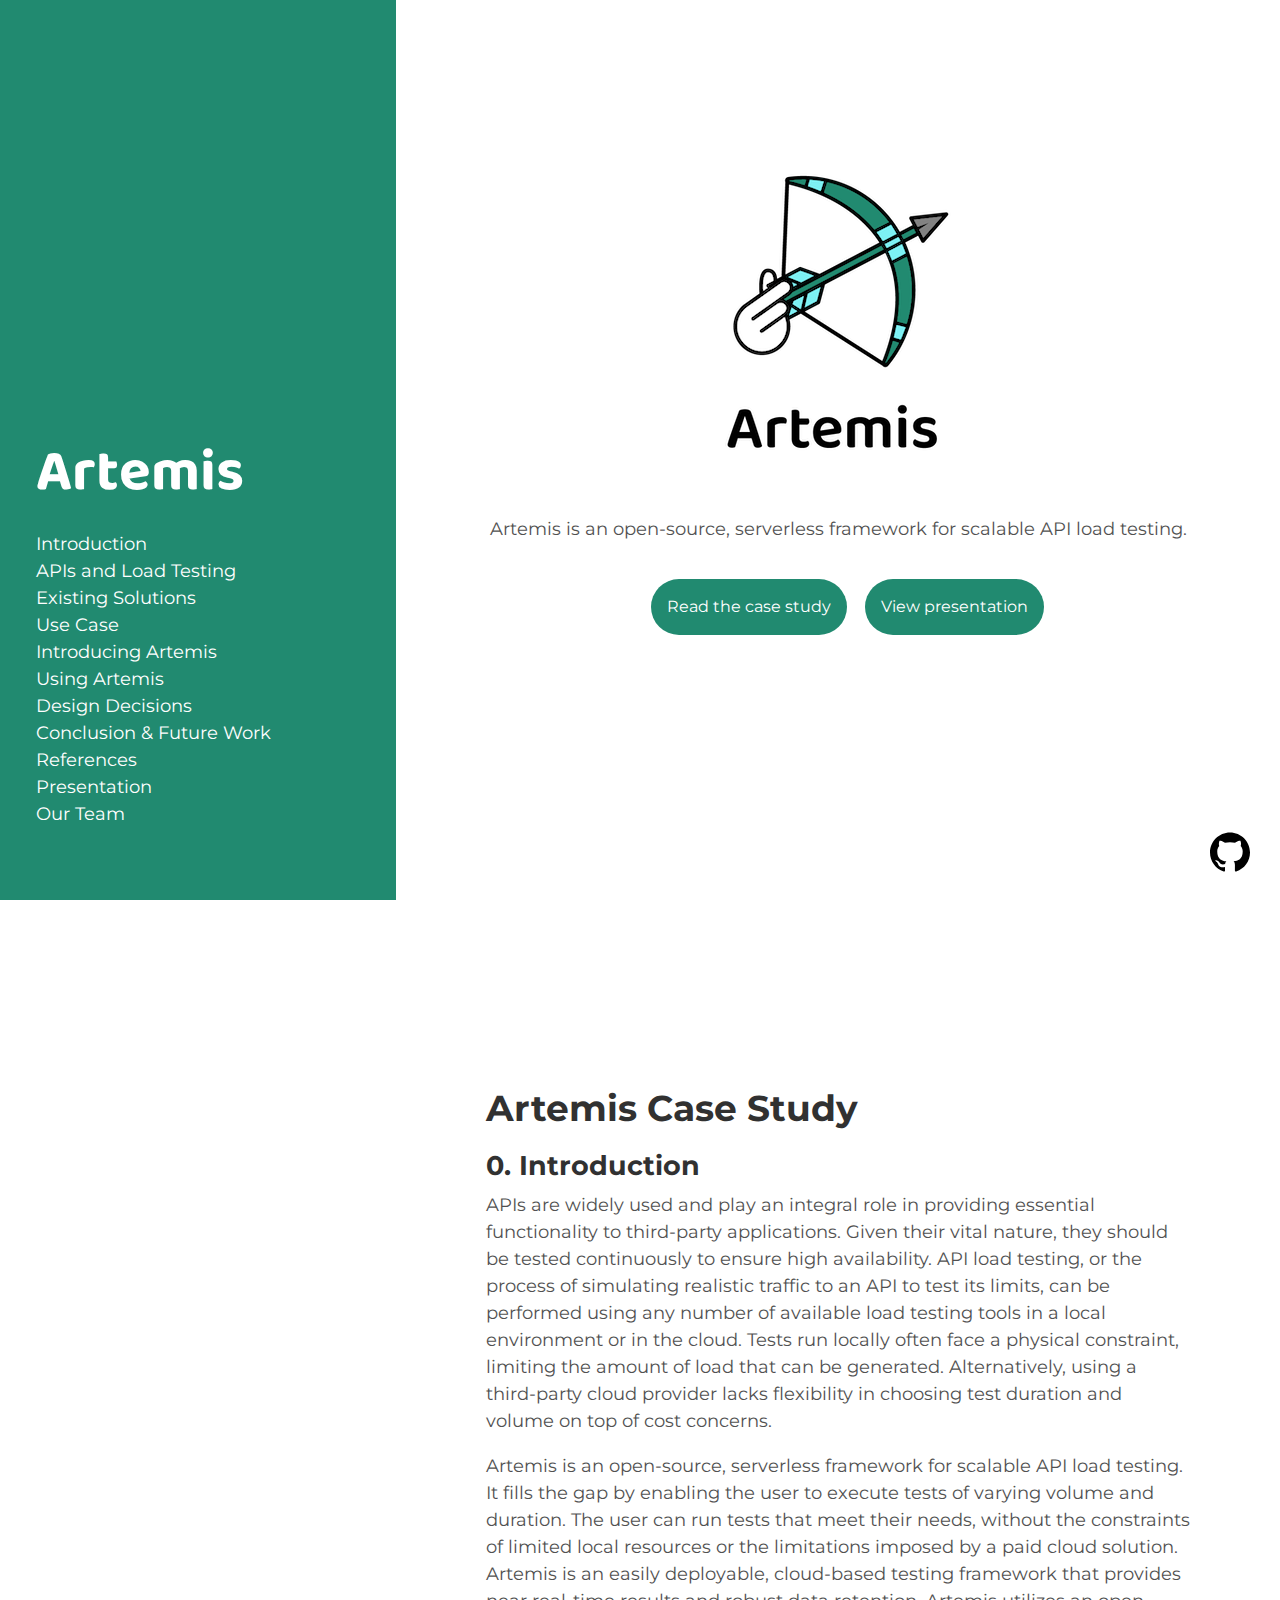
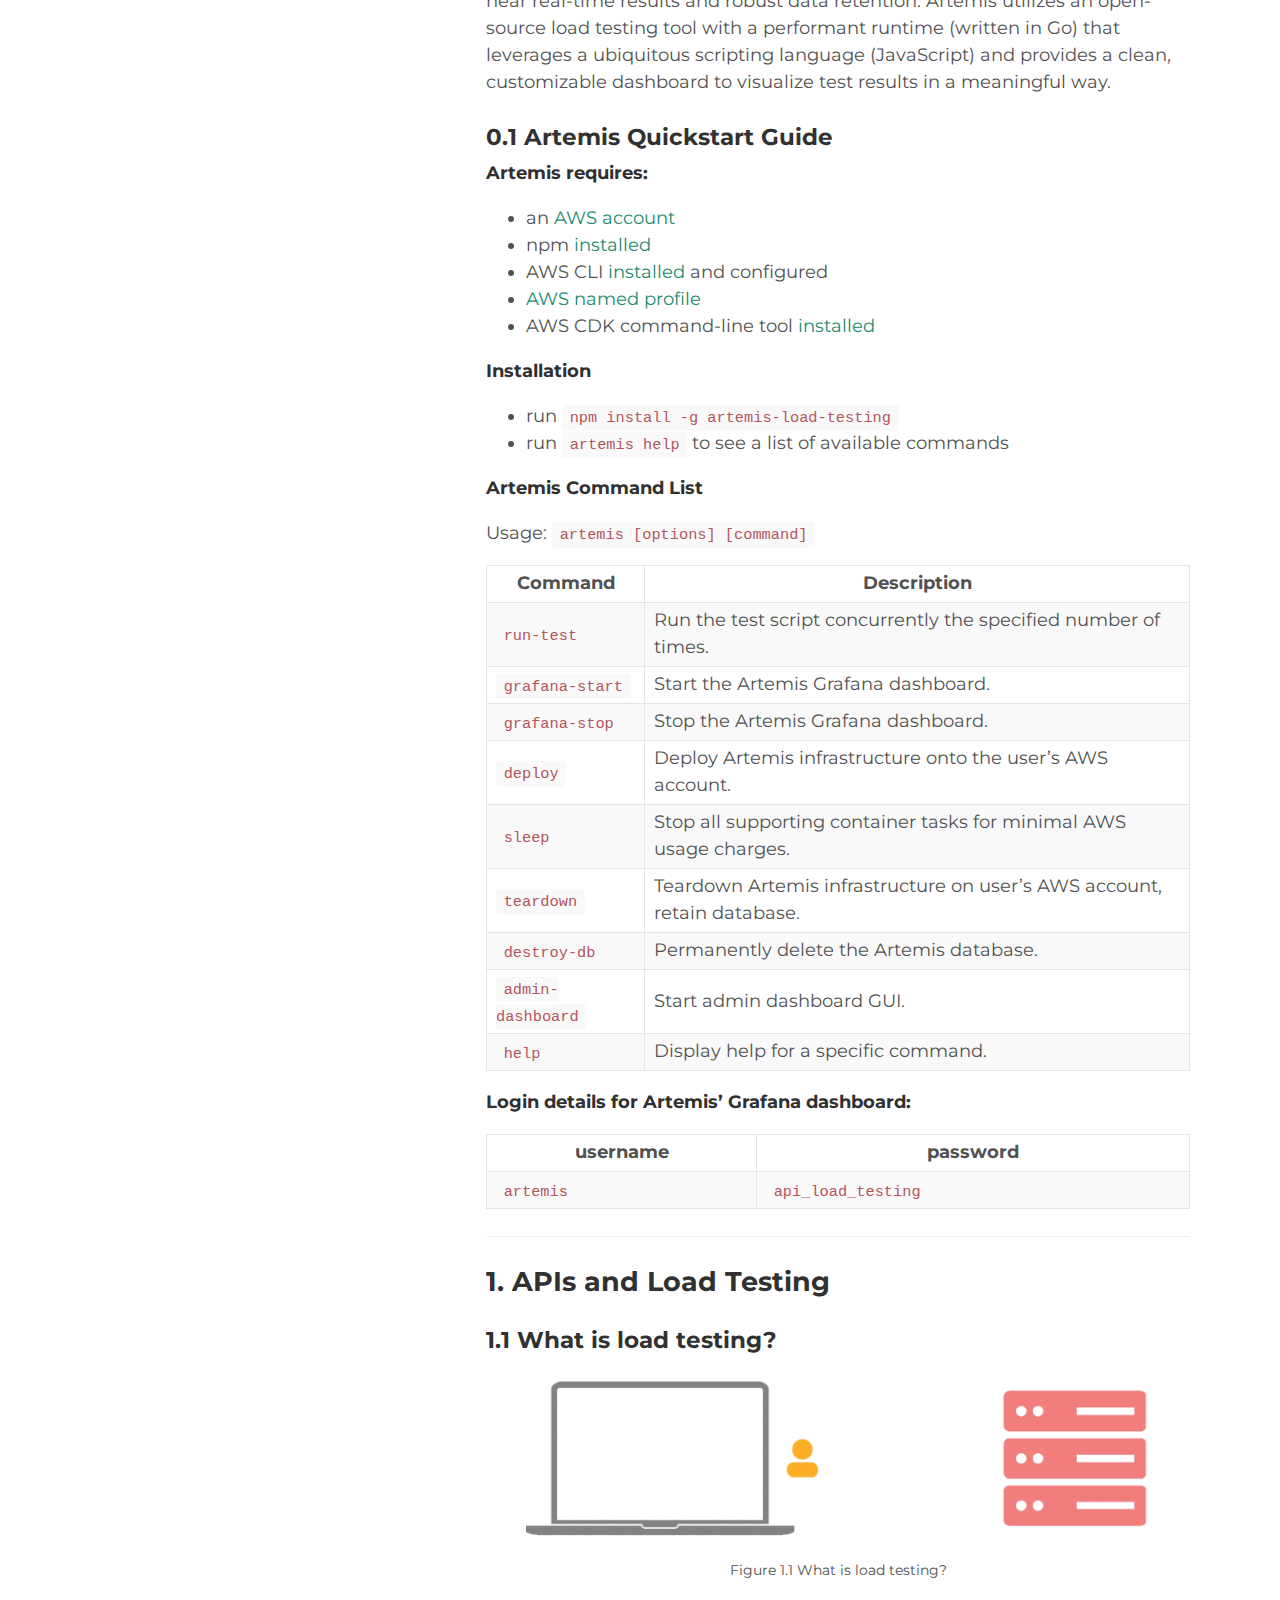
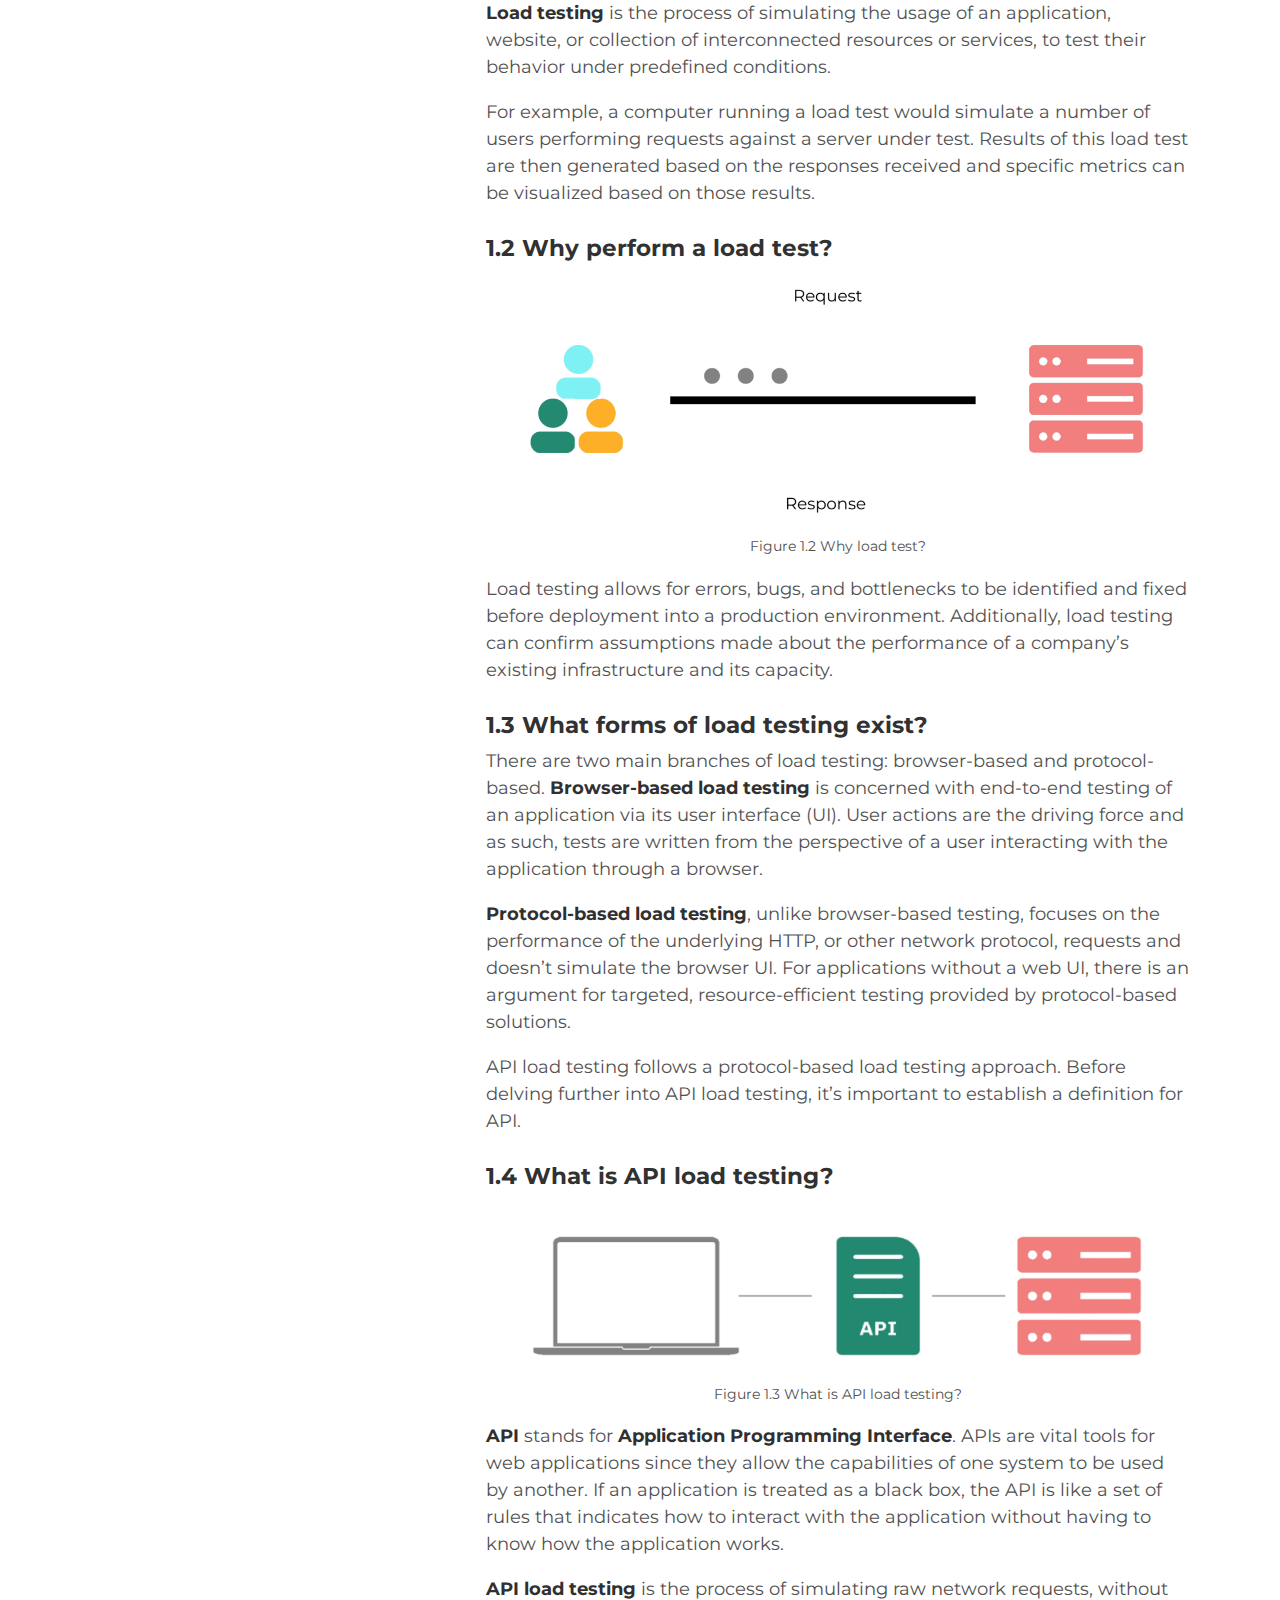
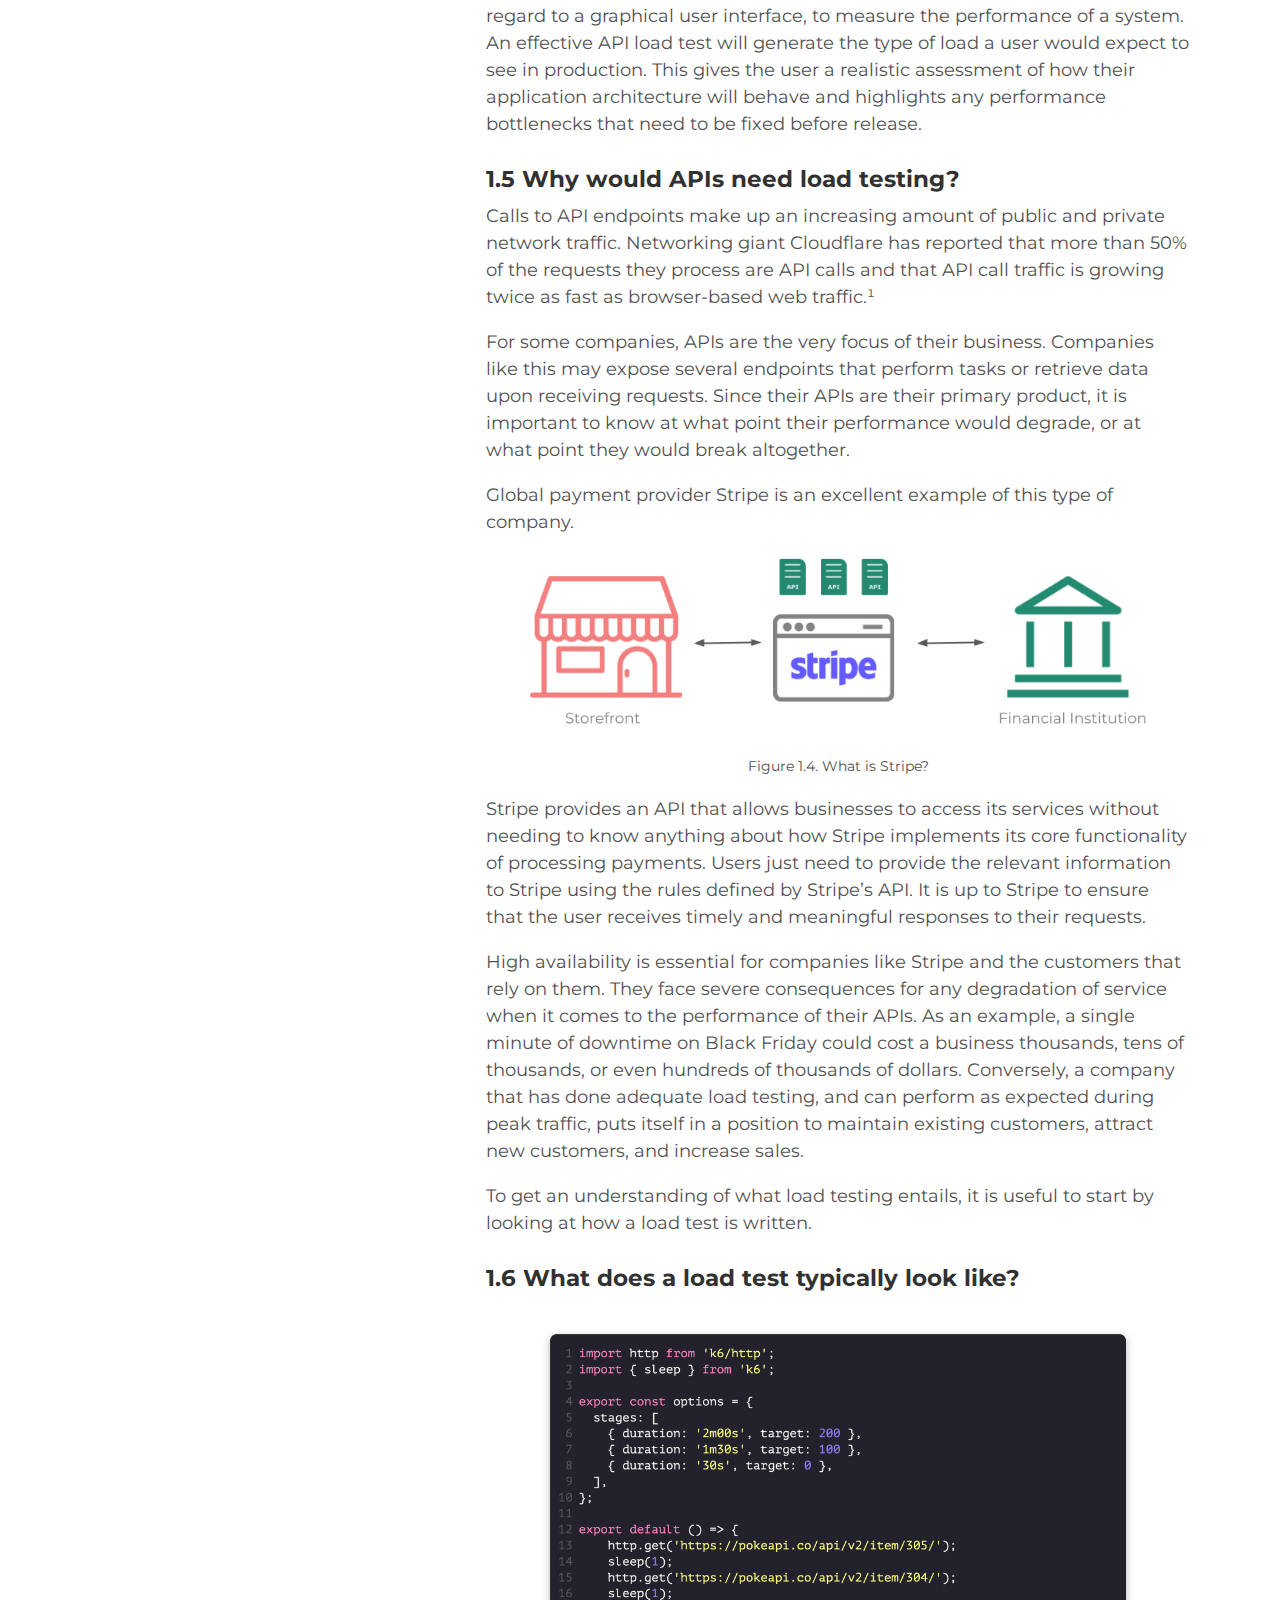
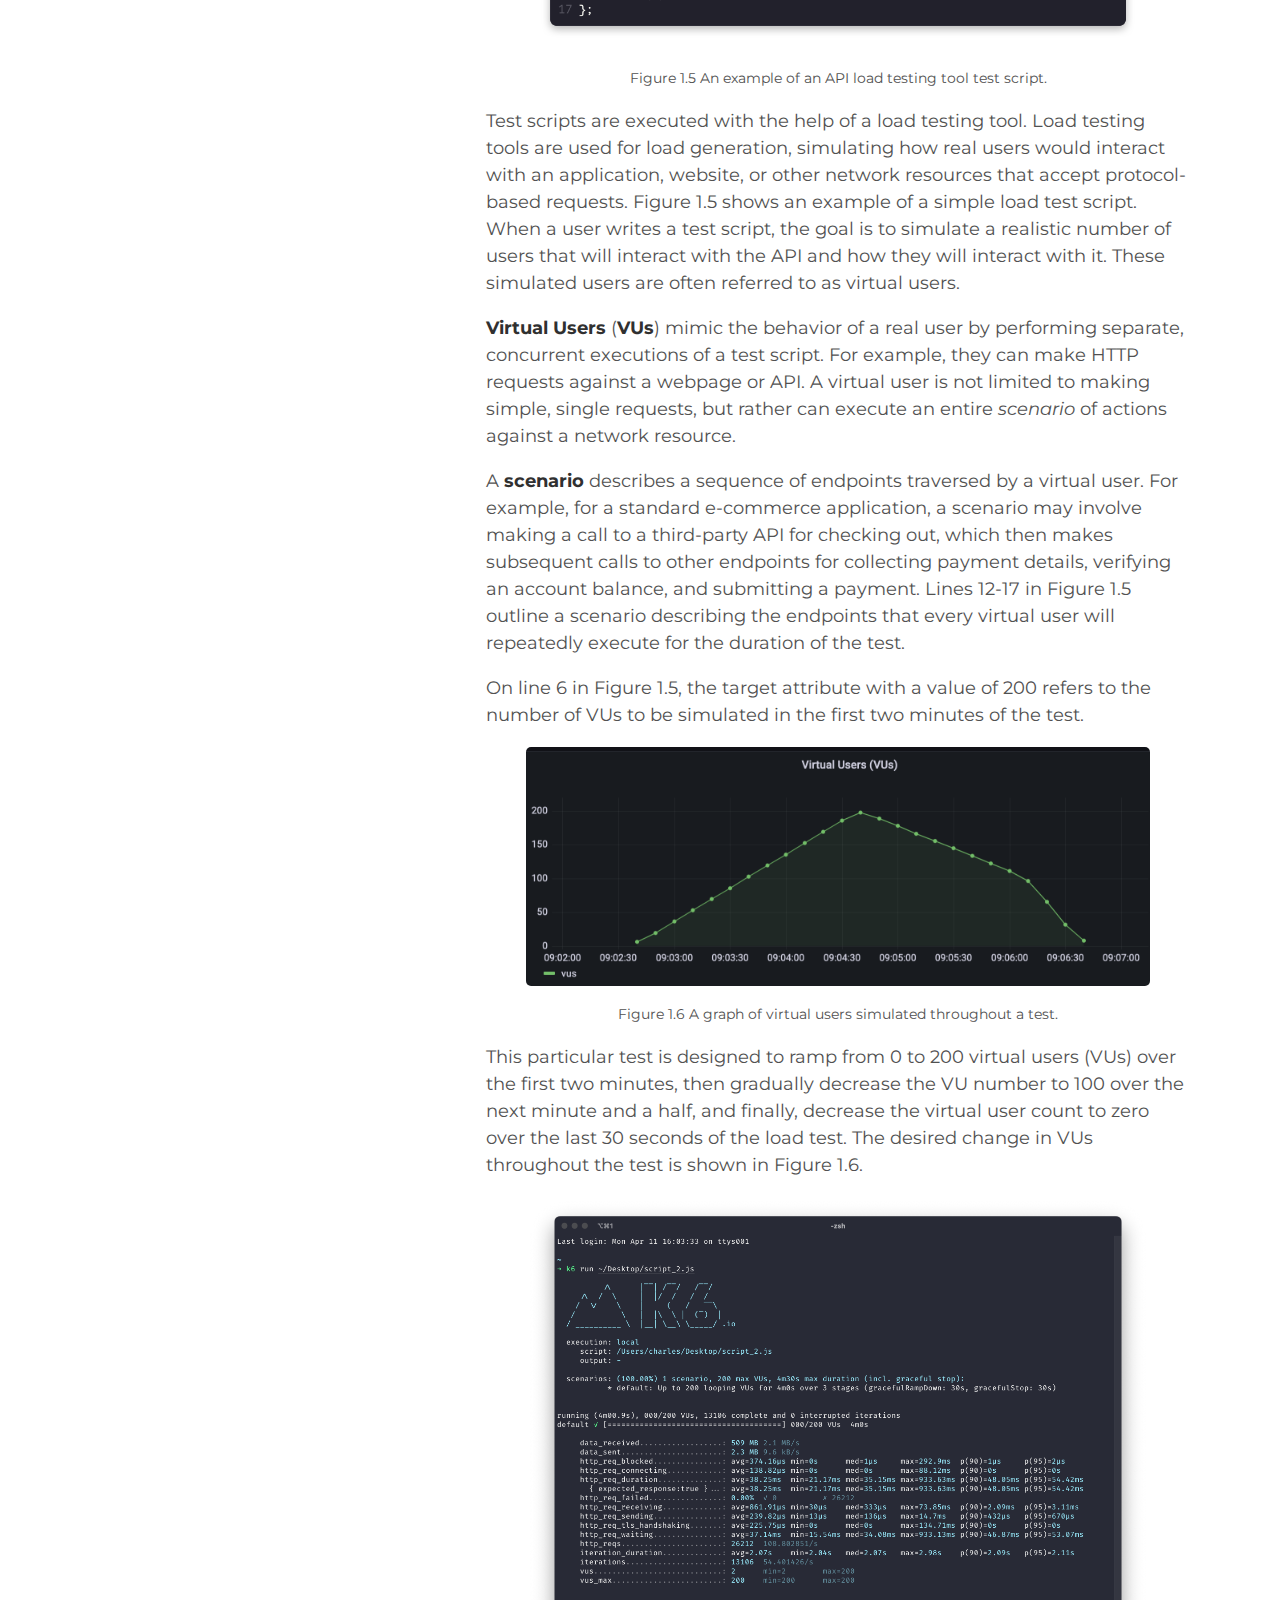
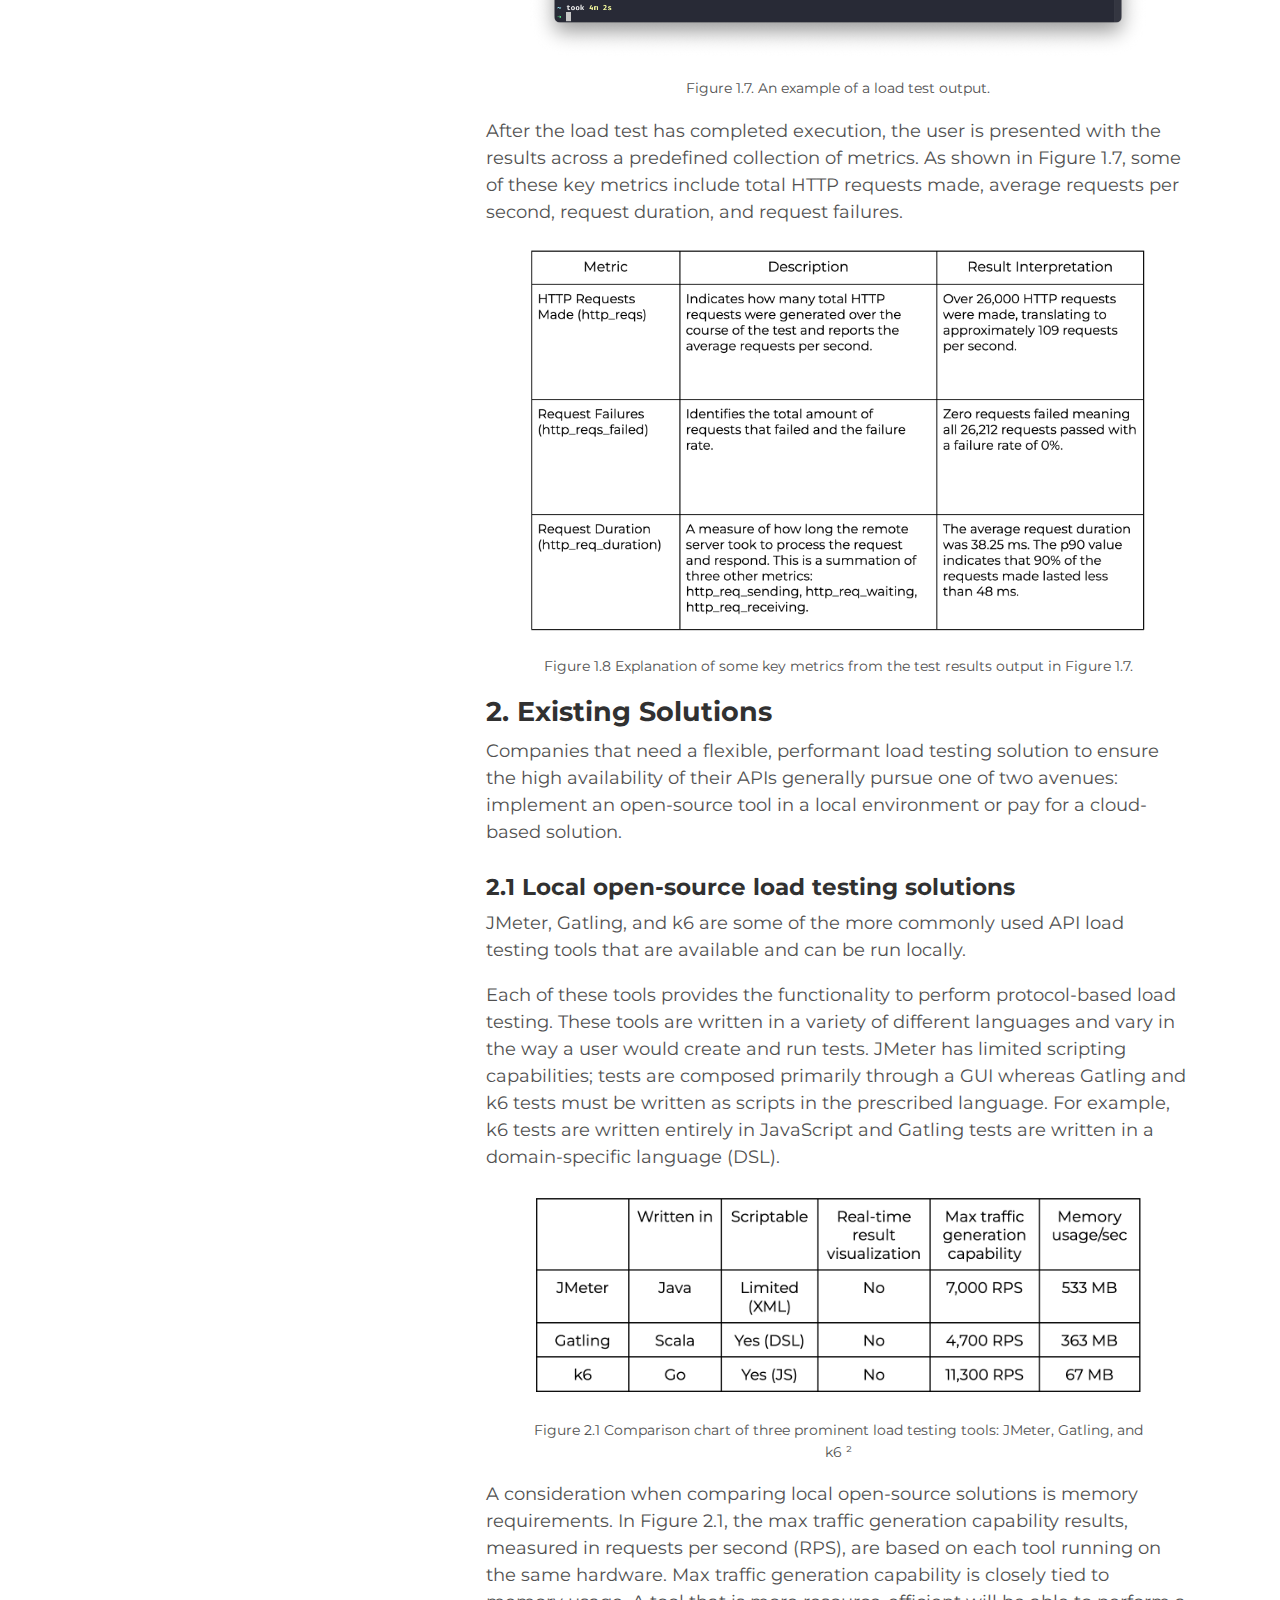
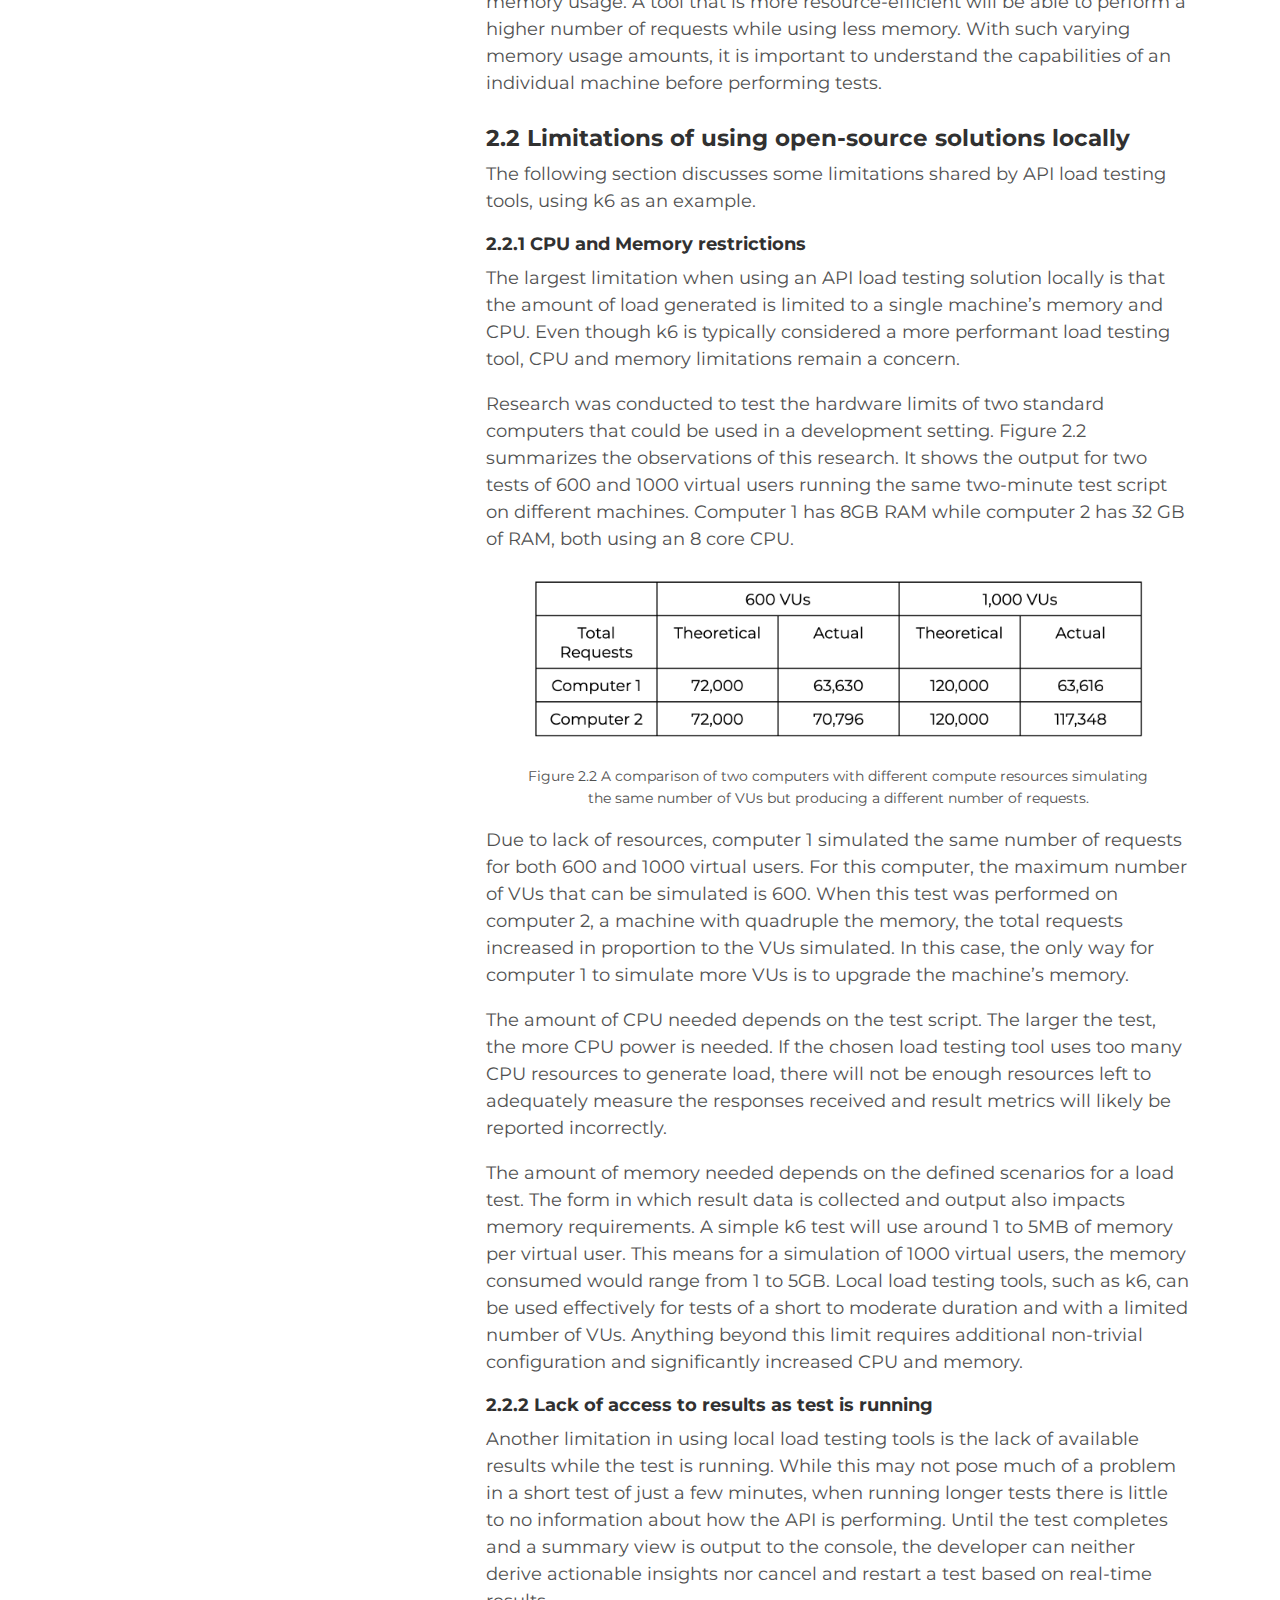
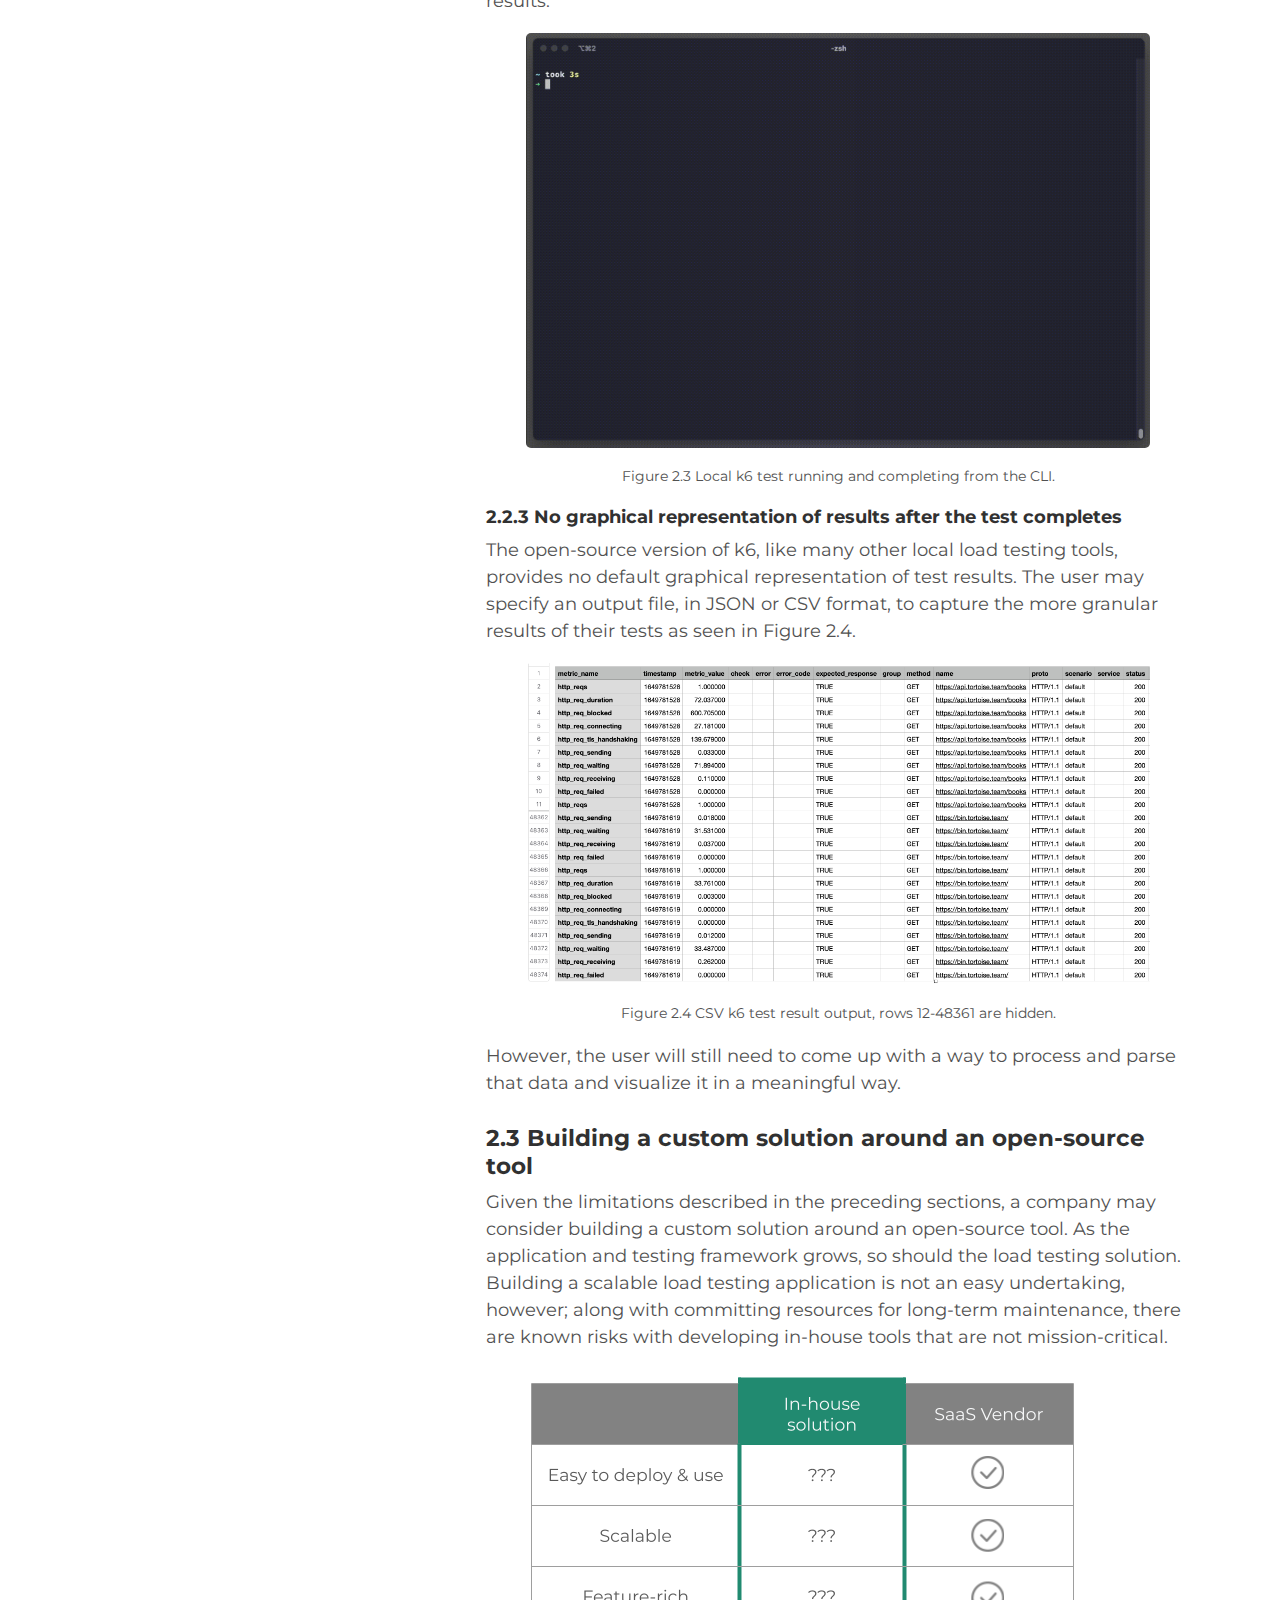
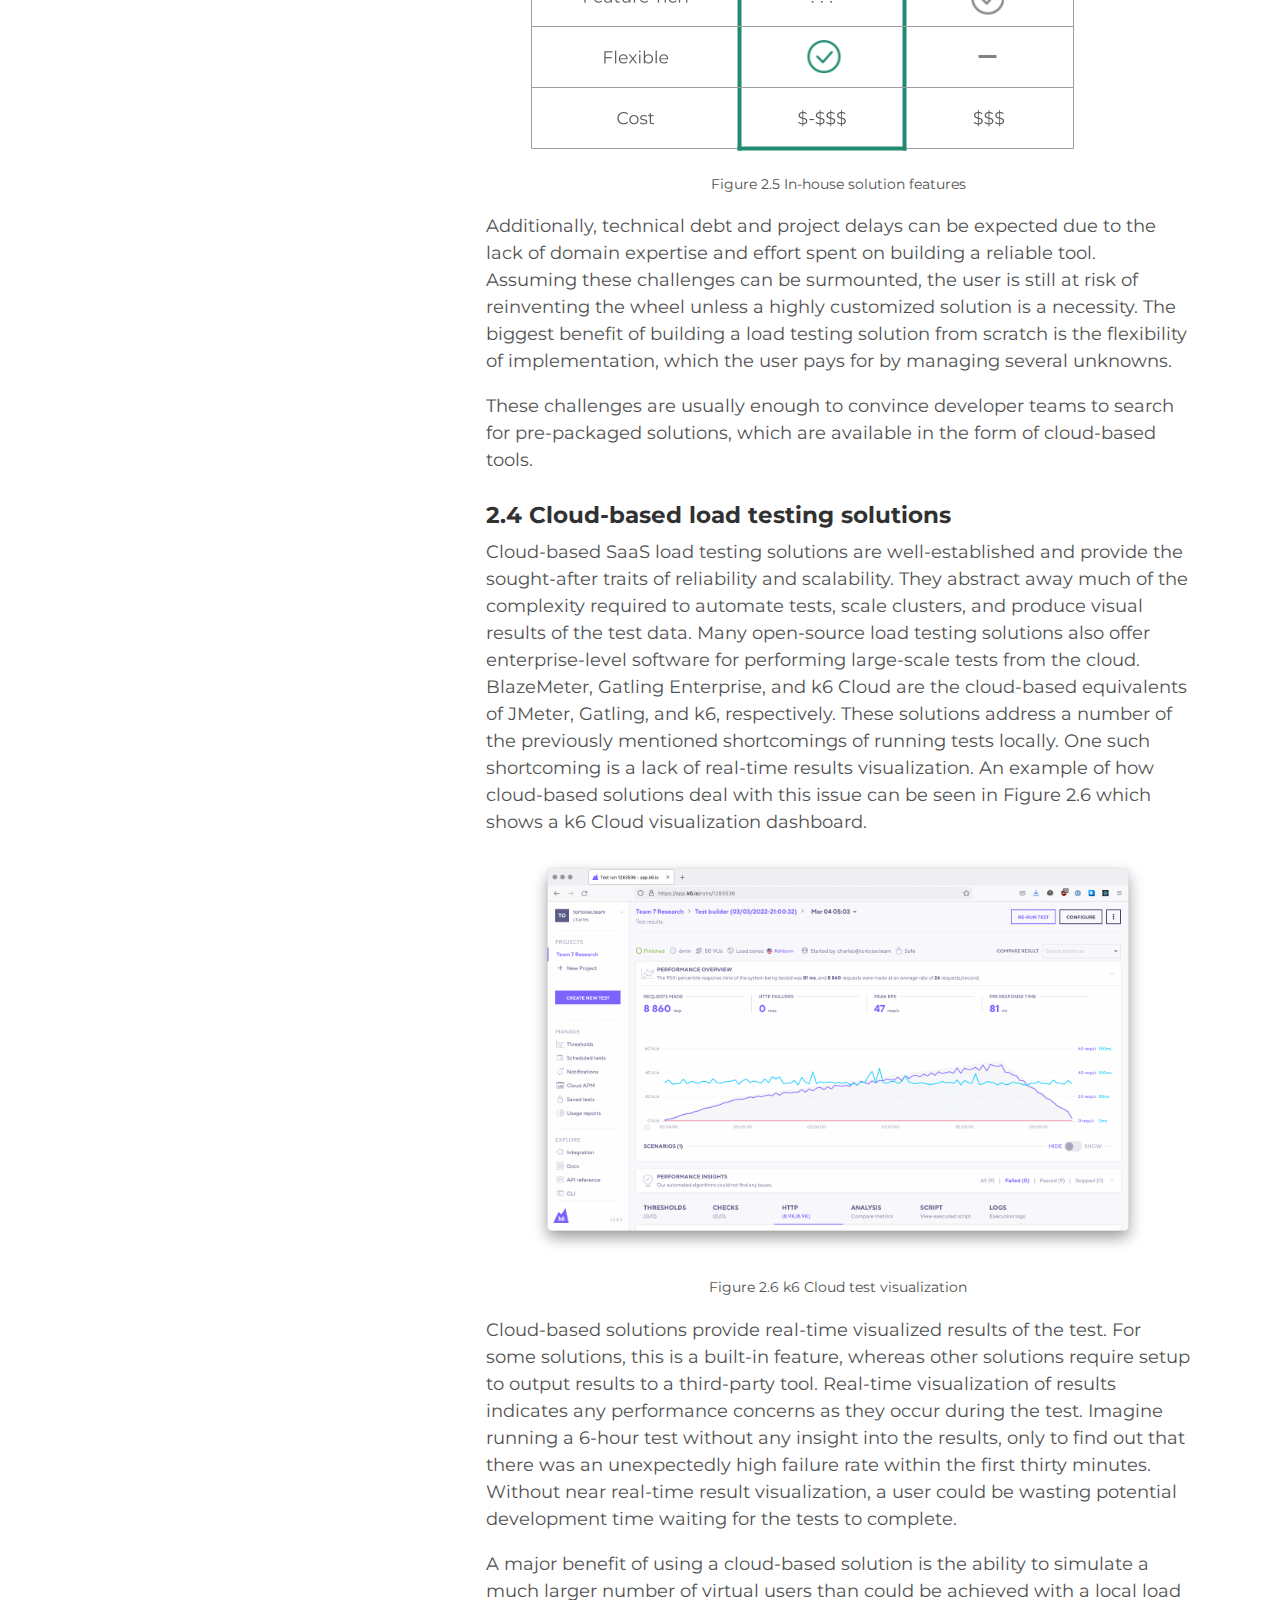
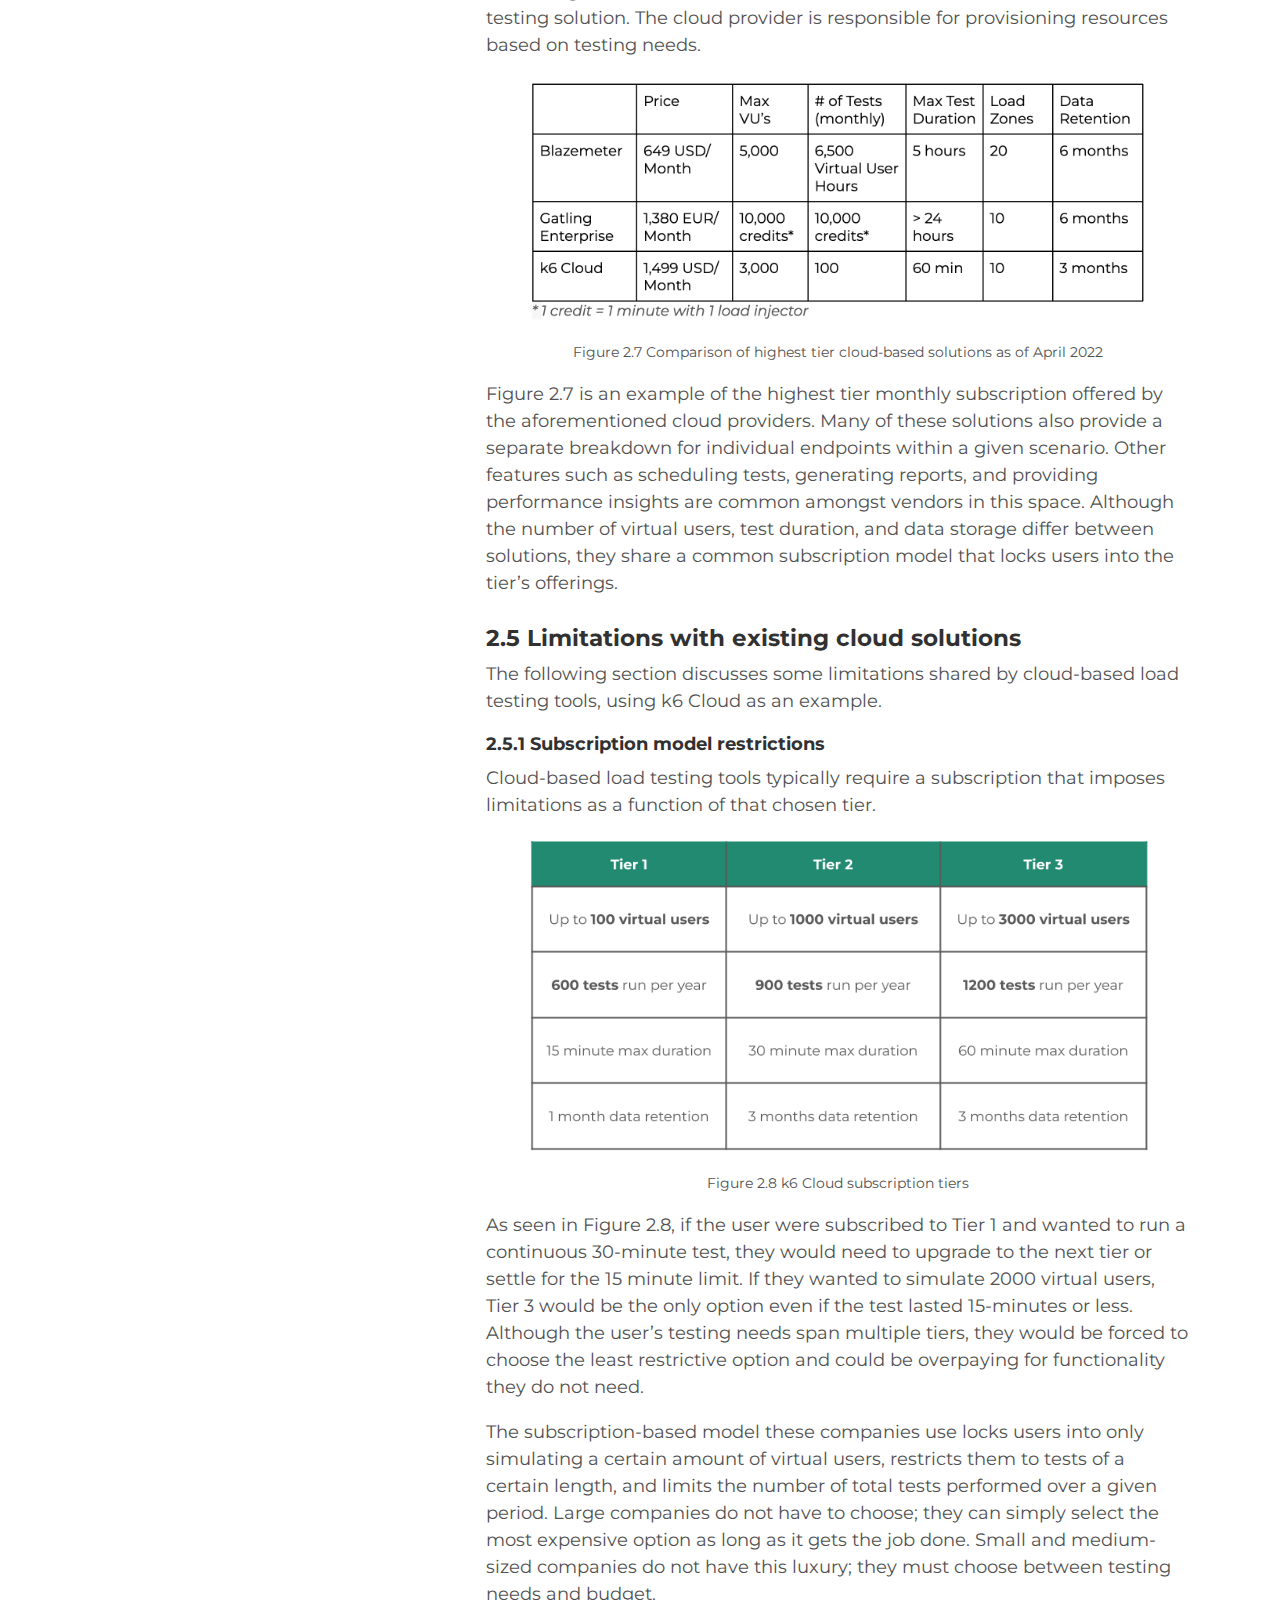
==== commit 13883ac4: "deploy: bfc59ed1402e717423c78c626a84d571a69be057" ====
--- a/index.html
+++ b/index.html
@@ -1,4 +1,4 @@
-<!doctype html><html xmlns=http://www.w3.org/1999/xhtml xml:lang=en-us lang=en-us><head><link href=https://gmpg.org/xfn/11 rel=profile><meta charset=utf-8><meta name=generator content="Hugo 0.97.3"><meta name=viewport content="width=device-width,initial-scale=1"><title>Artemis</title><meta name=description content="Artemis is an open source, serverless framework for scalable load testing of your APIs."><link type=text/css rel=stylesheet href=https://artemis-load-testing.github.io/css/print.css media=print><link type=text/css rel=stylesheet href=https://artemis-load-testing.github.io/css/poole.css><link type=text/css rel=stylesheet href=https://artemis-load-testing.github.io/css/syntax.css><link type=text/css rel=stylesheet href=https://artemis-load-testing.github.io/css/hyde.css><link rel=preconnect href=https://fonts.googleapis.com><link rel=preconnect href=https://fonts.gstatic.com crossorigin><link href="https://fonts.googleapis.com/css2?family=Baloo+Bhaijaan+2&family=Montserrat:ital,wght@0,400;0,700;1,400;1,700&display=swap" rel=stylesheet><link rel=apple-touch-icon-precomposed sizes=144x144 href=/apple-touch-icon-144-precomposed.png><link rel="shortcut icon" href=/favicon.png><link href=https://artemis-load-testing.github.io/index.xml rel=alternate type=application/rss+xml title=Artemis><div><a href=https://github.com/artemis-load-testing target=_blank><img class=github-icon src=/assets/github.svg></a></div></head><body class=theme-base-0g><aside class=sidebar><div class="container sidebar-sticky"><div class=sidebar-about><a href=https://artemis-load-testing.github.io/><h1>Artemis</h1></a><p class=lead></p></div><nav><ul class=sidebar-nav><li><a href=/#introduction>Introduction</a></li><li><a href=/#overview_api_load_testing>APIs and Load Testing</a></li><li><a href=/#existing_solutions>Existing Solutions</a></li><li><a href=/#use_case>Use Case</a></li><li><a href=/#introducing_artemis>Introducing Artemis</a></li><li><a href=/#using_artemis>Using Artemis</a></li><li><a href=/#design_decisions>Design Decisions</a></li><li><a href=/#future_work>Conclusion & Future Work</a></li><li><a href=/#references>References</a></li><li><a href=/#presentation>Presentation</a></li><li><a href=/#our_team>Our Team</a></li></ul></nav></div></aside><main class="content container"><div class=posts><div class=whitespace><div class=banner-image><img src=../assets/Artemis_logo_color_300.png></div><div class=banner-text><p>Artemis is an open-source, serverless framework for scalable API load
+<!doctype html><html xmlns=http://www.w3.org/1999/xhtml xml:lang=en-us lang=en-us><head><link href=https://gmpg.org/xfn/11 rel=profile><meta charset=utf-8><meta property="og:image" content="/assets/artemis-github-social.png"><meta name=generator content="Hugo 0.97.3"><meta name=viewport content="width=device-width,initial-scale=1"><title>Artemis</title><meta name=description content="Artemis is an open source, serverless framework for scalable load testing of your APIs."><link type=text/css rel=stylesheet href=https://artemis-load-testing.github.io/css/print.css media=print><link type=text/css rel=stylesheet href=https://artemis-load-testing.github.io/css/poole.css><link type=text/css rel=stylesheet href=https://artemis-load-testing.github.io/css/syntax.css><link type=text/css rel=stylesheet href=https://artemis-load-testing.github.io/css/hyde.css><link rel=preconnect href=https://fonts.googleapis.com><link rel=preconnect href=https://fonts.gstatic.com crossorigin><link href="https://fonts.googleapis.com/css2?family=Baloo+Bhaijaan+2&family=Montserrat:ital,wght@0,400;0,700;1,400;1,700&display=swap" rel=stylesheet><link rel=apple-touch-icon-precomposed sizes=144x144 href=/apple-touch-icon-144-precomposed.png><link rel="shortcut icon" href=/favicon.png><link href=https://artemis-load-testing.github.io/index.xml rel=alternate type=application/rss+xml title=Artemis><div><a href=https://github.com/artemis-load-testing target=_blank><img class=github-icon src=/assets/github.svg></a></div></head></html><body class=theme-base-0g><aside class=sidebar><div class="container sidebar-sticky"><div class=sidebar-about><a href=https://artemis-load-testing.github.io/><h1>Artemis</h1></a><p class=lead></p></div><nav><ul class=sidebar-nav><li><a href=/#introduction>Introduction</a></li><li><a href=/#overview_api_load_testing>APIs and Load Testing</a></li><li><a href=/#existing_solutions>Existing Solutions</a></li><li><a href=/#use_case>Use Case</a></li><li><a href=/#introducing_artemis>Introducing Artemis</a></li><li><a href=/#using_artemis>Using Artemis</a></li><li><a href=/#design_decisions>Design Decisions</a></li><li><a href=/#future_work>Conclusion & Future Work</a></li><li><a href=/#references>References</a></li><li><a href=/#presentation>Presentation</a></li><li><a href=/#our_team>Our Team</a></li></ul></nav></div></aside><main class="content container"><div class=posts><div class=whitespace><div class=banner-image><img src=../assets/Artemis_logo_color_300.png></div><div class=banner-text><p>Artemis is an open-source, serverless framework for scalable API load
 testing.</p></div><div class=banner-buttons><a href=/#case_study class=button>Read the case study</a>
 <a href=/#presentation class=button>View presentation</a></div></div><article class=post><div class=post><h1 id=case_study>Artemis Case Study</h1><h2 id=introduction>0. Introduction</h2><p>APIs are widely used and play an integral role in providing essential functionality to third-party applications. Given their vital nature, they should be tested continuously to ensure high availability. API load testing, or the process of simulating realistic traffic to an API to test its limits, can be performed using any number of available load testing tools in a local environment or in the cloud. Tests run locally often face a physical constraint, limiting the amount of load that can be generated. Alternatively, using a third-party cloud provider lacks flexibility in choosing test duration and volume on top of cost concerns.</p><p>Artemis is an open-source, serverless framework for scalable API load testing. It fills the gap by enabling the user to execute tests of varying volume and duration. The user can run tests that meet their needs, without the constraints of limited local resources or the limitations imposed by a paid cloud solution. Artemis is an easily deployable, cloud-based testing framework that provides near real-time results and robust data retention. Artemis utilizes an open-source load testing tool with a performant runtime (written in Go) that leverages a ubiquitous scripting language (JavaScript) and provides a clean, customizable dashboard to visualize test results in a meaningful way.</p><h3 id=01-artemis-quickstart-guide>0.1 Artemis Quickstart Guide</h3><p><strong>Artemis requires:</strong></p><ul><li>an<a href="https://portal.aws.amazon.com/gp/aws/developer/registration/index.html?nc2=h_ct&src=default"> AWS account</a></li><li>npm<a href=https://www.npmjs.com/get-npm> installed</a></li><li>AWS CLI<a href=https://docs.aws.amazon.com/cli/latest/userguide/install-cliv2.html> installed</a> and configured</li><li><a href=https://docs.aws.amazon.com/cli/latest/userguide/cli-configure-profiles.html>AWS named profile</a></li><li>AWS CDK command-line tool<a href=https://docs.aws.amazon.com/cdk/latest/guide/cli.html> installed</a></li></ul><p><strong>Installation</strong></p><ul><li>run <code>npm install -g artemis-load-testing</code></li><li>run <code>artemis help</code> to see a list of available commands</li></ul><p><strong>Artemis Command List</strong></p><p>Usage: <code>artemis [options] [command]</code></p><table><thead><tr><th>Command</th><th>Description</th></tr></thead><tbody><tr><td><code>run-test</code></td><td>Run the test script concurrently the specified number of times.</td></tr><tr><td><code>grafana-start</code></td><td>Start the Artemis Grafana dashboard.</td></tr><tr><td><code>grafana-stop</code></td><td>Stop the Artemis Grafana dashboard.</td></tr><tr><td><code>deploy</code></td><td>Deploy Artemis infrastructure onto the user&rsquo;s AWS account.</td></tr><tr><td><code>sleep</code></td><td>Stop all supporting container tasks for minimal AWS usage charges.</td></tr><tr><td><code>teardown</code></td><td>Teardown Artemis infrastructure on user&rsquo;s AWS account, retain database.</td></tr><tr><td><code>destroy-db</code></td><td>Permanently delete the Artemis database.</td></tr><tr><td><code>admin-dashboard</code></td><td>Start admin dashboard GUI.</td></tr><tr><td><code>help</code></td><td>Display help for a specific command.</td></tr></tbody></table><p><strong>Login details for Artemis&rsquo; Grafana dashboard:</strong></p><table><thead><tr><th>username</th><th>password</th></tr></thead><tbody><tr><td><code>artemis</code></td><td><code>api_load_testing</code></td></tr></tbody></table><hr><h2 id=overview_api_load_testing>1. APIs and Load Testing</h2><h3 id=11-what-is-load-testing>1.1 What is load testing?</h3><figure><img src=../assets/6_what-is-load-testing.gif alt="Figure 1.1 What is load testing?"><figcaption><p>Figure 1.1 What is load testing?</p></figcaption></figure><p><strong>Load testing</strong> is the process of simulating the usage of an application, website, or collection of interconnected resources or services, to test their behavior under predefined conditions.</p><p>For example, a computer running a load test would simulate a number of users performing requests against a server under test. Results of this load test are then generated based on the responses received and specific metrics can be visualized based on those results.</p><h3 id=12-why-perform-a-load-test>1.2 Why perform a load test?</h3><figure><img src=../assets/7_why-load-test.gif alt="Figure 1.2 Why load test?"><figcaption><p>Figure 1.2 Why load test?</p></figcaption></figure><p>Load testing allows for errors, bugs, and bottlenecks to be identified and fixed before deployment into a production environment. Additionally, load testing can confirm assumptions made about the performance of a company’s existing infrastructure and its capacity.</p><h3 id=13-what-forms-of-load-testing-exist>1.3 What forms of load testing exist?</h3><p>There are two main branches of load testing: browser-based and protocol-based. <strong>Browser-based load testing</strong> is concerned with end-to-end testing of an application via its user interface (UI). User actions are the driving force and as such, tests are written from the perspective of a user interacting with the application through a browser.</p><p><strong>Protocol-based load testing</strong>, unlike browser-based testing, focuses on the performance of the underlying HTTP, or other network protocol, requests and doesn’t simulate the browser UI. For applications without a web UI, there is an argument for targeted, resource-efficient testing provided by protocol-based solutions.</p><p>API load testing follows a protocol-based load testing approach. Before delving further into API load testing, it’s important to establish a definition for API.</p><h3 id=14-what-is-api-load-testing>1.4 What is API load testing?</h3><figure><img src=../assets/8_what-is-api-load-testing.gif alt="Figure 1.3 What is API load testing?"><figcaption><p>Figure 1.3 What is API load testing?</p></figcaption></figure><p><strong>API</strong> stands for <strong>Application Programming Interface</strong>. APIs are vital tools for web applications since they allow the capabilities of one system to be used by another. If an application is treated as a black box, the API is like a set of rules that indicates how to interact with the application without having to know how the application works.</p><p><strong>API load testing</strong> is the process of simulating raw network requests, without regard to a graphical user interface, to measure the performance of a system. An effective API load test will generate the type of load a user would expect to see in production. This gives the user a realistic assessment of how their application architecture will behave and highlights any performance bottlenecks that need to be fixed before release. ​​</p><h3 id=15-why-would-apis-need-load-testing>1.5 Why would APIs need load testing?</h3><p>Calls to API endpoints make up an increasing amount of public and private network traffic. Networking giant Cloudflare has reported that more than 50% of the requests they process are API calls and that API call traffic is growing twice as fast as browser-based web traffic.¹</p><p>For some companies, APIs are the very focus of their business. Companies like this may expose several endpoints that perform tasks or retrieve data upon receiving requests. Since their APIs are their primary product, it is important to know at what point their performance would degrade, or at what point they would break altogether.</p><p>Global payment provider Stripe is an excellent example of this type of company.</p><figure><img src=../assets/12_stripe_api.png alt="Figure 1.4. What is Stripe?"><figcaption><p>Figure 1.4. What is Stripe?</p></figcaption></figure><p>Stripe provides an API that allows businesses to access its services without needing to know anything about how Stripe implements its core functionality of processing payments. Users just need to provide the relevant information to Stripe using the rules defined by Stripe’s API. It is up to Stripe to ensure that the user receives timely and meaningful responses to their requests.</p><p>High availability is essential for companies like Stripe and the customers that rely on them. They face severe consequences for any degradation of service when it comes to the performance of their APIs. As an example, a single minute of downtime on Black Friday could cost a business thousands, tens of thousands, or even hundreds of thousands of dollars. Conversely, a company that has done adequate load testing, and can perform as expected during peak traffic, puts itself in a position to maintain existing customers, attract new customers, and increase sales.</p><p>To get an understanding of what load testing entails, it is useful to start by looking at how a load test is written.</p><h3 id=16-what-does-a-load-test-typically-look-like>1.6 What does a load test typically look like?</h3><figure><img src=../assets/pokeapi.png alt="Figure 1.5 An example of an API load testing tool test script."><figcaption><p>Figure 1.5 An example of an API load testing tool test script.</p></figcaption></figure><p>Test scripts are executed with the help of a load testing tool. Load testing tools are used for load generation, simulating how real users would interact with an application, website, or other network resources that accept protocol-based requests. Figure 1.5 shows an example of a simple load test script. When a user writes a test script, the goal is to simulate a realistic number of users that will interact with the API and how they will interact with it. These simulated users are often referred to as virtual users.</p><p><strong>Virtual Users</strong> (<strong>VUs</strong>) mimic the behavior of a real user by performing separate, concurrent executions of a test script. For example, they can make HTTP requests against a webpage or API. A virtual user is not limited to making simple, single requests, but rather can execute an entire <em>scenario</em> of actions against a network resource.</p><p>A <strong>scenario</strong> describes a sequence of endpoints traversed by a virtual user. For example, for a standard e-commerce application, a scenario may involve making a call to a third-party API for checking out, which then makes subsequent calls to other endpoints for collecting payment details, verifying an account balance, and submitting a payment. Lines 12-17 in Figure 1.5 outline a scenario describing the endpoints that every virtual user will repeatedly execute for the duration of the test.</p><p>On line 6 in Figure 1.5, the target attribute with a value of 200 refers to the number of VUs to be simulated in the first two minutes of the test.</p><figure><img src=../assets/200_vus.png alt="Figure 1.6 A graph of virtual users simulated throughout a test."><figcaption><p>Figure 1.6 A graph of virtual users simulated throughout a test.</p></figcaption></figure><p>This particular test is designed to ramp from 0 to 200 virtual users (VUs) over the first two minutes, then gradually decrease the VU number to 100 over the next minute and a half, and finally, decrease the virtual user count to zero over the last 30 seconds of the load test. The desired change in VUs throughout the test is shown in Figure 1.6.</p><figure><img src=../assets/k6_output.png alt="Figure 1.7. An example of a load test output."><figcaption><p>Figure 1.7. An example of a load test output.</p></figcaption></figure><p>After the load test has completed execution, the user is presented with the results across a predefined collection of metrics. As shown in Figure 1.7, some of these key metrics include total HTTP requests made, average requests per second, request duration, and request failures.</p><figure><img src=../assets/fig1_8.png alt="Figure 1.8 Explanation of some key metrics from the test results output in Figure 1.7."><figcaption><p>Figure 1.8 Explanation of some key metrics from the test results output in Figure 1.7.</p></figcaption></figure><h2 id=existing_solutions>2. Existing Solutions</h2><p>Companies that need a flexible, performant load testing solution to ensure the high availability of their APIs generally pursue one of two avenues: implement an open-source tool in a local environment or pay for a cloud-based solution.</p><h3 id=21-local-open-source-load-testing-solutions>2.1 Local open-source load testing solutions</h3><p>JMeter, Gatling, and k6 are some of the more commonly used API load testing tools that are available and can be run locally.</p><p>Each of these tools provides the functionality to perform protocol-based load testing. These tools are written in a variety of different languages and vary in the way a user would create and run tests. JMeter has limited scripting capabilities; tests are composed primarily through a GUI whereas Gatling and k6 tests must be written as scripts in the prescribed language. For example, k6 tests are written entirely in JavaScript and Gatling tests are written in a domain-specific language (DSL).</p><figure><img src=../assets/fig2_1.png alt="Figure 2.1 Comparison chart of three prominent load testing tools: JMeter, Gatling, and k6 ²"><figcaption><p>Figure 2.1 Comparison chart of three prominent load testing tools: JMeter, Gatling, and k6 ²</p></figcaption></figure><p>A consideration when comparing local open-source solutions is memory requirements. In Figure 2.1, the max traffic generation capability results, measured in requests per second (RPS), are based on each tool running on the same hardware. Max traffic generation capability is closely tied to memory usage. A tool that is more resource-efficient will be able to perform a higher number of requests while using less memory. With such varying memory usage amounts, it is important to understand the capabilities of an individual machine before performing tests.</p><h3 id=22-limitations-of-using-open-source-solutions-locally>2.2 Limitations of using open-source solutions locally</h3><p>The following section discusses some limitations shared by API load testing tools, using k6 as an example.</p><h4 id=221-cpu-and-memory-restrictions>2.2.1 CPU and Memory restrictions</h4><p>The largest limitation when using an API load testing solution locally is that the amount of load generated is limited to a single machine’s memory and CPU. Even though k6 is typically considered a more performant load testing tool, CPU and memory limitations remain a concern.</p><p>Research was conducted to test the hardware limits of two standard computers that could be used in a development setting. Figure 2.2 summarizes the observations of this research. It shows the output for two tests of 600 and 1000 virtual users running the same two-minute test script on different machines. Computer 1 has 8GB RAM while computer 2 has 32 GB of RAM, both using an 8 core CPU.</p><figure><img src=../assets/fig2_2.png alt="Figure 2.2 A comparison of two computers with different compute resources simulating the same number of VUs but producing a different number of requests."><figcaption><p>Figure 2.2 A comparison of two computers with different compute resources simulating the same number of VUs but producing a different number of requests.</p></figcaption></figure><p>Due to lack of resources, computer 1 simulated the same number of requests for both 600 and 1000 virtual users. For this computer, the maximum number of VUs that can be simulated is 600. When this test was performed on computer 2, a machine with quadruple the memory, the total requests increased in proportion to the VUs simulated. In this case, the only way for computer 1 to simulate more VUs is to upgrade the machine’s memory.</p><p>The amount of CPU needed depends on the test script. The larger the test, the more CPU power is needed. If the chosen load testing tool uses too many CPU resources to generate load, there will not be enough resources left to adequately measure the responses received and result metrics will likely be reported incorrectly.</p><p>The amount of memory needed depends on the defined scenarios for a load test. The form in which result data is collected and output also impacts memory requirements. A simple k6 test will use around 1 to 5MB of memory per virtual user. This means for a simulation of 1000 virtual users, the memory consumed would range from 1 to 5GB. Local load testing tools, such as k6, can be used effectively for tests of a short to moderate duration and with a limited number of VUs. Anything beyond this limit requires additional non-trivial configuration and significantly increased CPU and memory.</p><h4 id=222-lack-of-access-to-results-as-test-is-running>2.2.2 Lack of access to results as test is running</h4><p>Another limitation in using local load testing tools is the lack of available results while the test is running. While this may not pose much of a problem in a short test of just a few minutes, when running longer tests there is little to no information about how the API is performing. Until the test completes and a summary view is output to the console, the developer can neither derive actionable insights nor cancel and restart a test based on real-time results.</p><figure><img src=../assets/k6_run.gif alt="Figure 2.3 Local k6 test running and completing from the CLI."><figcaption><p>Figure 2.3 Local k6 test running and completing from the CLI.</p></figcaption></figure><h4 id=223-no-graphical-representation-of-results-after-the-test-completes>2.2.3 No graphical representation of results after the test completes</h4><p>The open-source version of k6, like many other local load testing tools, provides no default graphical representation of test results. The user may specify an output file, in JSON or CSV format, to capture the more granular results of their tests as seen in Figure 2.4.</p><figure><img src=../assets/k6_csv_results.png alt="Figure 2.4 CSV k6 test result output, rows 12-48361 are hidden."><figcaption><p>Figure 2.4 CSV k6 test result output, rows 12-48361 are hidden.</p></figcaption></figure><p>However, the user will still need to come up with a way to process and parse that data and visualize it in a meaningful way.</p><h3 id=23-building-a-custom-solution-around-an-open-source-tool>2.3 Building a custom solution around an open-source tool</h3><p>Given the limitations described in the preceding sections, a company may consider building a custom solution around an open-source tool. As the application and testing framework grows, so should the load testing solution. Building a scalable load testing application is not an easy undertaking, however; along with committing resources for long-term maintenance, there are known risks with developing in-house tools that are not mission-critical.</p><figure><img src=../assets/22_inhouse-table.png alt="Figure 2.5 In-house solution features"><figcaption><p>Figure 2.5 In-house solution features</p></figcaption></figure><p>Additionally, technical debt and project delays can be expected due to the lack of domain expertise and effort spent on building a reliable tool. Assuming these challenges can be surmounted, the user is still at risk of reinventing the wheel unless a highly customized solution is a necessity. The biggest benefit of building a load testing solution from scratch is the flexibility of implementation, which the user pays for by managing several unknowns.</p><p>These challenges are usually enough to convince developer teams to search for pre-packaged solutions, which are available in the form of cloud-based tools.</p><h3 id=24-cloud-based-load-testing-solutions>2.4 Cloud-based load testing solutions</h3><p>Cloud-based SaaS load testing solutions are well-established and provide the sought-after traits of reliability and scalability. They abstract away much of the complexity required to automate tests, scale clusters, and produce visual results of the test data. Many open-source load testing solutions also offer enterprise-level software for performing large-scale tests from the cloud. BlazeMeter, Gatling Enterprise, and k6 Cloud are the cloud-based equivalents of JMeter, Gatling, and k6, respectively. These solutions address a number of the previously mentioned shortcomings of running tests locally. One such shortcoming is a lack of real-time results visualization. An example of how cloud-based solutions deal with this issue can be seen in Figure 2.6 which shows a k6 Cloud visualization dashboard.</p><figure><img src=../assets/k6_cloud.png alt="Figure 2.6 k6 Cloud test visualization"><figcaption><p>Figure 2.6 k6 Cloud test visualization</p></figcaption></figure><p>Cloud-based solutions provide real-time visualized results of the test. For some solutions, this is a built-in feature, whereas other solutions require setup to output results to a third-party tool. Real-time visualization of results indicates any performance concerns as they occur during the test. Imagine running a 6-hour test without any insight into the results, only to find out that there was an unexpectedly high failure rate within the first thirty minutes. Without near real-time result visualization, a user could be wasting potential development time waiting for the tests to complete.</p><p>A major benefit of using a cloud-based solution is the ability to simulate a much larger number of virtual users than could be achieved with a local load testing solution. The cloud provider is responsible for provisioning resources based on testing needs.</p><figure><img src=../assets/fig2_7.png alt="Figure 2.7 Comparison of highest tier cloud-based solutions as of April 2022"><figcaption><p>Figure 2.7 Comparison of highest tier cloud-based solutions as of April 2022</p></figcaption></figure><p>Figure 2.7 is an example of the highest tier monthly subscription offered by the aforementioned cloud providers. Many of these solutions also provide a separate breakdown for individual endpoints within a given scenario. Other features such as scheduling tests, generating reports, and providing performance insights are common amongst vendors in this space. Although the number of virtual users, test duration, and data storage differ between solutions, they share a common subscription model that locks users into the tier’s offerings.</p><h3 id=25-limitations-with-existing-cloud-solutions>2.5 Limitations with existing cloud solutions</h3><p>The following section discusses some limitations shared by cloud-based load testing tools, using k6 Cloud as an example.</p><h4 id=251-subscription-model-restrictions>2.5.1 Subscription model restrictions</h4><p>Cloud-based load testing tools typically require a subscription that imposes limitations as a function of that chosen tier.</p><figure><img src=../assets/21_k6cloud-tiers-table.png alt="Figure 2.8 k6 Cloud subscription tiers"><figcaption><p>Figure 2.8 k6 Cloud subscription tiers</p></figcaption></figure><p>As seen in Figure 2.8, if the user were subscribed to Tier 1 and wanted to run a continuous 30-minute test, they would need to upgrade to the next tier or settle for the 15 minute limit. If they wanted to simulate 2000 virtual users, Tier 3 would be the only option even if the test lasted 15-minutes or less. Although the user’s testing needs span multiple tiers, they would be forced to choose the least restrictive option and could be overpaying for functionality they do not need.</p><p>The subscription-based model these companies use locks users into only simulating a certain amount of virtual users, restricts them to tests of a certain length, and limits the number of total tests performed over a given period. Large companies do not have to choose; they can simply select the most expensive option as long as it gets the job done. Small and medium-sized companies do not have this luxury; they must choose between testing needs and budget.</p><figure><img src=../assets/23_saas-table.png alt="Figure 2.9 Software-as-a-service (SaaS) vendor features"><figcaption><p>Figure 2.9 Software-as-a-service (SaaS) vendor features</p></figcaption></figure><p>Cloud-based SaaS tools can be both costly and restrictive, providing unnecessary functionality of features while limiting testing usage.</p><h2 id=use_case>3. Use case</h2><p>Using a load testing tool locally is adequate for simulating a small amount of load, and when simple, summary reporting at the end of the test is sufficient. When larger-scale tests need to be performed and a more thorough result visualization is needed, cloud-based SaaS solutions can meet that need. These solutions also offer additional features but introduce testing limitations as well. If a user is only interested in overcoming the load and visualization limitations of a local tool and does not require additional features, then a cloud-based SaaS solution may not be the right fit.</p><p>Artemis allows users to overcome the load generation limitations of a single machine while providing access to near real-time results visualization. It does so while retaining the testing flexibility that a SaaS subscription tier may restrict.</p><h3 id=31-where-artemis-fits-in>3.1 Where Artemis fits in</h3><figure><img src=../assets/24_artemis-table.png alt="Figure 3.1. Artemis’ solution features"><figcaption><p>Figure 3.1. Artemis’ solution features</p></figcaption></figure><p>Artemis deploys the necessary infrastructure for performing API load tests to a user’s AWS account with a single CLI command. Users can run load tests without restrictions on the number of virtual users and the test duration. Aggregated test results can be visualized in near real-time with the provided dashboard, and test results are retained in long-term storage, allowing the user to further parse, transform or query the data as desired.</p><p>Artemis is not as feature-rich as some of the existing cloud solutions. It does not perform parallel tests or generate load across multiple regions. There is a limit of 20,000 virtual users that can be simulated. The results dashboard displays a limited set of metrics and scheduled tests are not a built-in feature.</p><p>However, Artemis is a flexible, scalable solution for users who are unable to build out a dedicated testing environment and for whom tiered cloud-based SaaS solutions are too restrictive or costly.</p><h2 id=introducing_artemis>4. Introducing Artemis</h2><h3 id=41-four-components>4.1 Four components</h3><p>Artemis’ architecture can be divided up into four different components as shown in Figure 4.1: load generation, aggregation, data storage, and result visualization.</p><figure><img src=../assets/50_this-is-artemis-full.gif alt="Figure 4.1. Artemis&amp;rsquo; Architecture"><figcaption><p>Figure 4.1. Artemis&rsquo; Architecture</p></figcaption></figure><ul><li>The first component is concerned with load generation. The load testing containers in this component simulate virtual users that perform requests against the API the user wishes to test.</li><li>The second component is concerned with the aggregation of the test results. A single container collects and processes all the test results generated by the load testing containers.</li><li>The third component is concerned with data storage. The aggregated test results are stored in a time-series database.</li><li>The fourth and final component is concerned with result visualization. The provided dashboard allows the user to visualize meaningful metrics generated by their load test.</li></ul><p>These components are discussed in greater depth in the upcoming <em>Design Decisions</em> section.</p><h3 id=42-deploying-artemis>4.2 Deploying Artemis</h3><p>Prior to load generation, the supporting infrastructure needs to be in place.</p><p>By using the command <code>artemis deploy</code>, the necessary components can be deployed to AWS. This command makes use of the AWS Cloud Development Kit (CDK), which is a framework for modeling cloud infrastructure, via code, that can then be synthesized and deployed to a user’s AWS environment. Artemis deploys serverless components, launched on-demand, meaning the user can run load tests without having to manage their own servers.</p><p>Deploying the infrastructure involves compiling the CDK code into a template which can then be used by the CloudFormation service to create the specified resources.</p><p>AWS CDK is not the only way to build out infrastructure on AWS. As mentioned previously, the CDK code must be translated into a CloudFormation template, which is a JSON or YAML file that indicates the resources the user wants to deploy and how they want them to be configured. The advantages of using the CDK for Artemis’ use case, instead of constructing a CloudFormation template directly, are many:</p><ul><li>It’s easier to get started with the CDK since it’s available in many commonly used programming languages.</li><li>The CDK documentation is easier to parse and the API reference is much more detailed compared to that of CloudFormation.</li><li>The CDK is an abstraction over CloudFormation, hence the code tends to be more concise. Artemis’ CDK code was 429 lines long, but the CloudFormation template spanned 1455 lines.</li></ul><h3 id=43-starting-a-test-with-artemis>4.3 Starting a test with Artemis</h3><p>Having deployed Artemis’ infrastructure, the user can utilize the Artemis CLI or built-in admin dashboard to initiate a load test. The user provides two inputs: the local file path to the test script and the number of load testing containers to spin up. The start command, <code>artemis run-test</code>, triggers an action causing the script to be uploaded to an S3 bucket and invokes a lambda function to spin up the total number of load testing containers specified by the user.</p><figure><img src=../assets/29_script-from-s3-bucket.png alt="Figure 4.2. Each task running the test gets a copy of the test script from S3"><figcaption><p>Figure 4.2. Each task running the test gets a copy of the test script from S3</p></figcaption></figure><p>S3 is AWS’ object storage service. Object storage provides a way to store unstructured data in a structurally flat data environment. There are no folders, directories, or complex hierarchies as in a file-based system. While cloud-based object storage is ideal for long-term data retention, here it was used as a means to an end; namely, as a simple way to copy a test script on a user’s machine to a resource that could be accessed by Artemis’ load testing containers.</p><p>Since local files can’t be read by a Lambda function, S3 serves as a stepping stone for getting the test script onto the AWS infrastructure. AWS Lambdas fall in the realm of Functions-as-a-Service. Functions-as-a-Service implementations make functions available on-demand to respond to events as they occur. The Functions-as-a-Service provider manages the underlying infrastructure and the user is charged by execution time. In Artemis’ case, the Start Test lambda pictured in Figure 4.2 spins up the specified number of containers. Each application in the container then creates a local copy of the test script and starts the test.</p><h2 id=using_artemis>5. Using Artemis</h2><p>Artemis’ infrastructure is accessible to the user through the built-in admin dashboard and CLI. This enables the user to run tests, visualize results, and manage, deploy, and teardown their load testing infrastructure in AWS.</p><h3 id=51-artemis-deploy>5.1 artemis deploy</h3><p>Deploying the infrastructure can be performed using <code>artemis deploy</code>. The user will receive confirmation in the terminal that the infrastructure was successfully deployed. A user would typically run this command once upon first using Artemis and before running any load tests.</p><figure><img src=../assets/deploy.gif alt="Figure 5.1 Demo of the artemis deploy command running in the CLI"><figcaption><p>Figure 5.1 Demo of the artemis deploy command running in the CLI</p></figcaption></figure><h3 id=52-artemis-teardown>5.2 artemis teardown</h3><p>When load testing has concluded, the infrastructure can be removed using <code>artemis teardown</code>. All components, except for the database, will be removed from the user’s AWS infrastructure. A separate command, <code>artemis destroy-db</code>, is available if a user wishes to delete the database storing Artemis’ results.</p><h3 id=heading></h3><figure><img src=../assets/artemis_teardown.gif alt="Figure 5.2 Demo of artemis teardown command running in the CLI"><figcaption><p>Figure 5.2 Demo of artemis teardown command running in the CLI</p></figcaption></figure><h3 id=53-artemis-run-test>5.3 artemis run-test</h3><p>To initiate a test through the Artemis CLI, the user executes <code>artemis run-test</code> and specifies the path to the test script and the number of containers to spin up to generate the desired load. The user is presented with a three minute spinner that represents Artemis’ timestamp coordination function. This function ensures that the user’s test, across all containers, starts at the same time. This functionality will be explained in greater depth in the next section.</p><p>After three-minutes have elapsed, the user is presented with confirmation that the test has started along with a unique ID assigned to the test. This ID will be present in every row of data in the database such that the data can be grouped by test when queried.</p><figure><img src=../assets/artemis_run_test.gif alt="Figure 5.3 Demo of the artemis run-test command running in the CLI"><figcaption><p>Figure 5.3 Demo of the artemis run-test command running in the CLI</p></figcaption></figure><p>Now that the test is running, the user can expect their test results to be stored in the database and may choose to launch a container running the Artemis Grafana dashboard.</p><h3 id=54-artemis-grafana-start>5.4 artemis grafana-start</h3><p>To use Artemis’ Grafana dashboard, the user runs <code>artemis grafana-start</code> from the CLI. Once the container is up and running, the user will receive an IP address that they can access to view the dashboard.</p><figure><img src=../assets/artemis_grafana_start.gif alt="Figure 5.4 Demo of the artemis grafana-start command running in the CLI"><figcaption><p>Figure 5.4 Demo of the artemis grafana-start command running in the CLI</p></figcaption></figure><p>Artemis’ default dashboard view displays the results of the most recent test, and the user can zoom into specific portions of the test by highlighting the areas of interest. A user is not confined to the provided dashboard and queries. They may add their own panels to the dashboard and define their own custom queries.</p><figure><img src=../assets/artemis_grafana2.gif alt="Figure 5.5 Demo of user interacting with the Artemis Grafana dashboard"><figcaption><p>Figure 5.5 Demo of user interacting with the Artemis Grafana dashboard</p></figcaption></figure><p>When a user no longer needs to use the dashboard, they can run <code>artemis grafana-stop</code> to terminate the container.</p><h3 id=55-artemis-sleep>5.5 artemis sleep</h3><p>Artemis also provides the command <code>artemis sleep</code> to stop both the Telegraf and Grafana containers. The user can think of this as ensuring their infrastructure is in a “low power mode”. This command is useful when a user doesn’t want to tear down their infrastructure but is finished testing for the moment and wants to make sure that no containers are running in the background to prevent incurring unnecessary AWS charges.</p><figure><img src=../assets/artemis_sleep.gif alt="Figure 5.6 Demo of the artemis sleep command running in the CLI"><figcaption><p>Figure 5.6 Demo of the artemis sleep command running in the CLI</p></figcaption></figure><h3 id=56-artemis-admin-dashboard>5.6 artemis admin-dashboard</h3><p>To launch the admin dashboard the user runs <code>artemis admin-dashboard</code>. This provides the Artemis user a visual interface to run all the previously mentioned CLI commands.</p><figure><img src=../assets/artemis_react_dash.png alt="Figure 5.7 Artemis admin dashboard"><figcaption><p>Figure 5.7 Artemis admin dashboard</p></figcaption></figure><p>This dashboard uses a React frontend to make API calls to endpoints defined in an Express.js backend to execute a CLI command on a button click.</p><h2 id=design_decisions>6. Design Decisions</h2><p>When building Artemis’ architecture, several options were considered to achieve the goal of a scalable and flexible solution. This section explores the design decisions and tradeoffs that were made while building Artemis.</p><h3 id=61-load-testing-tool>6.1 Load testing tool</h3><p>Artemis required the use of a load testing tool to create scenarios and generate the number of virtual users specified by those scenarios.</p><p>There were two characteristics of interest while evaluating different load testing tools for Artemis:</p><ul><li>User can write a test script in a ubiquitous language</li><li>Tool generates adequate load using minimal resources</li></ul><p>JMeter, Gatling, and k6 were the three options considered. All of these tools allow for API load testing, but differ when it comes to scripting vs non-scripting, the language used to write tests, and resources used to generate load.</p><p>While JMeter performs protocol-based load testing, test scripts are created in a GUI, making JMeter an unsuitable choice. Artemis needed a script-based tool to control functionality from the CLI. Additionally, the use case is aimed toward developers that would already be familiar with writing tests in code and using the CLI.</p><p>Gatling was closer to the required load testing tool as it is a script-based, non-GUI solution. However, to use Gatling, engineers would have to learn a domain-specific language (DSL). Engineers at a small or medium-sized company may not have the time to learn another language. It was preferred to use a widely used language, rather than a DSL, to fit the use case of being easy to deploy and use for web developers.</p><p>k6 aligned with this goal as test scripts are written in JavaScript. k6 itself is written in Go, which is built with performance in mind; its low memory footprint means k6 provides the capability of producing more load while using the same resources, compared to JMeter and Gatling. This made k6 a suitable choice to integrate into Artemis’ architecture.</p><h3 id=62-load-generation>6.2 Load generation</h3><p>Generating load at scale requires compute resources beyond what a local environment or single virtual machine can provide. Artemis’ solution coordinates the running of multiple containers within a Virtual Private Cloud. These containers are shown as tasks in Figure 6.1.</p><figure><img src=../assets/31_load-generation-architecture.png alt="Figure 6.1 Load generation component of Artemis’ architecture."><figcaption><p>Figure 6.1 Load generation component of Artemis’ architecture.</p></figcaption></figure><p>A <strong>Virtual Private Cloud</strong>, or <strong>VPC</strong>, is a secure, logically isolated portion of the AWS infrastructure where the user can deploy their own resources. These tasks generate virtual users that perform requests against the API the user wishes to test. In the next section, the elements that make up Artemis’ load testing containers will be examined.</p><h4 id=621-running-load-tests-in-the-cloud>6.2.1 Running load tests in the cloud</h4><p>Each of the load testing instances pulls a custom image from AWS’s public container repository, known as Elastic Container Registry or ECR. The custom image was configured and published to ECR. It includes k6 and the <code>artemis.js</code> Node application.</p><figure><img src=../assets/32_task-zoom-in.png alt="Figure 6.2 The internals of a single load testing container."><figcaption><p>Figure 6.2 The internals of a single load testing container.</p></figcaption></figure><p>The Node script, <code>artemis.js</code>, fetches the previously uploaded test script from the S3 bucket, waits for a prescribed period for test start coordination, then uses k6 to run the test based on the provided script. The test results are then sent to a separate container for aggregation.</p><p>During a regular load test, a user may be spinning up one or more of these containers. Where are these containers running and how is the scaling of these containers handled? The answer is AWS Fargate and AWS Elastic Container Service on a VPC.</p><p>AWS Fargate is a serverless compute engine for containers. Fargate’s serverless nature aligned with the goal of making Artemis serverless for its users. Artemis users can simply write load tests without the burden of determining the optimal compute power needed to run the tests.</p><p>Lambdas, and more generally Functions-as-a-Service, are also considered serverless. However, Lambda functions proved to be too restrictive since they can only be used for tasks that run for 15 minutes or less. This function timeout imposes a test duration limit on Artemis users, which was not acceptable for Artemis’ use case.</p><p>All of Artemis’ containerized applications run in Fargate instances. ECS allows Artemis to manage, deploy, and scale the containerized applications provisioned by Fargate. The number of instances specified by the user when running a test is used by ECS to determine the number of Fargate instances to spin up.</p><h4 id=622-challenge-determining-container-size-and-number-of-vus-per-container>6.2.2 Challenge: Determining container size and number of VUs per container</h4><p>One challenge when utilizing AWS Fargate instances is determining the best combination of CPU and memory for a specific use case. After testing various sizes of Fargate instances and analyzing Cloudwatch logs and graphical results for CPU and memory utilization, it was determined that the optimal number of Virtual Users per load testing container was 200. This gives the user flexibility in terms of overall total VUs and length of test duration. Artemis’ users write their test scripts for up to 200 VUs and then specify the number of tasks desired for a particular test run. With this information, Artemis can generate load across multiple containers to achieve a large total number of Virtual Users. For example, if a user wants to test for 5,000 VUs, they simply write their script based on 200 VUs and specify a task count of 25. Likewise, if a user wants to perform a load test that simulates 200 or fewer users, they can use the same test script and specify just one task.</p><figure><img src=../assets/33_fargate-tasks.png alt="Figure 6.3 Scaling of Fargate instances for an increasing number of virtual users."><figcaption><p>Figure 6.3 Scaling of Fargate instances for an increasing number of virtual users.</p></figcaption></figure><p>Although ECS and Fargate made it easy to spin up serverless instances, a way to coordinate the starting of load tests across these multiple instances remained a problem. Ideally, all virtual users should be executing requests at the same time to accurately simulate the desired load. Otherwise, test results would not accurately reflect the test input and therefore invalidate the test itself.</p><h4 id=623-challenge-starting-the-same-test-across-multiple-containers-at-the-same-time>6.2.3 Challenge: Starting the same test across multiple containers at the same time</h4><h4 id=heading-1></h4><figure><img src=../assets/34_async-test-start.gif alt="Figure 6.4 Tests start as soon as the container is spun up, leading to inaccurate results."><figcaption><p>Figure 6.4 Tests start as soon as the container is spun up, leading to inaccurate results.</p></figcaption></figure><p>The question to answer then became: How can the spinning up of instances be decoupled from the starting of a test?</p><p>AWS Step Functions was first considered to coordinate a series of lambdas for running tasks concurrently. AWS has a Distributed Load Testing Implementation Guide that makes use of Step Functions using worker tasks and a leader task. This required the leader task to communicate with each of the worker tasks using a Python script to create a socket on the workers to listen for a start message from the leader. This workflow went beyond what is described here to start multiple tests and would introduce unnecessary complexity to Artemis’ use case. Another option, and how the problem was ultimately addressed, was by introducing a delay to the running of the test script.</p><figure><img src=../assets/35_sync-test-start.gif alt="Figure 6.5 Test start at the same time, irrespective of when the container has spun up."><figcaption><p>Figure 6.5 Test start at the same time, irrespective of when the container has spun up.</p></figcaption></figure><p>This was achieved by generating a timestamp three minutes from when the Start Test Lambda is invoked. Each test container then calculates a specific wait time based on when it is created, using the initial timestamp as a reference. This wait time can be thought of as a container-specific timer, enabling test start synchronization.</p><h3 id=63-data-aggregation>6.3 Data aggregation</h3><p>A single container collects and processes all the test results generated by the load testing containers. To provide meaningful insights into the performance of the API, the metrics displayed to the user should reflect the load testing results across all containers.</p><figure><img src=../assets/38_architecture-aggregation-telegraf.png alt="Figure 6.6 A high level overview of Artemis’ data aggregation component."><figcaption><p>Figure 6.6 A high level overview of Artemis’ data aggregation component.</p></figcaption></figure><h4 id=631-why-aggregation-is-necessary>6.3.1 Why aggregation is necessary</h4><p>Generating load from multiple containers creates a problem in that the results generated by each container do not represent the load test as a whole. Instead, it represents the performance of the API from the viewpoint of a single container.</p><figure><img src=../assets/39_aggregating-funnel.png alt="Figure 6.7 A generic data aggregation workflow."><figcaption><p>Figure 6.7 A generic data aggregation workflow.</p></figcaption></figure><p>Aggregation of data was also necessary for providing meaningful results. Plotting too many data points would produce too much noise, inhibiting the user from understanding and interpreting the data correctly.</p><p>Data aggregation reduces the number of writes since the number of test results is reduced before they reach the database. Reads also go down, since Artemis’ Grafana dashboard does not need to query as many data points to display results.</p><p>A solution was needed that would allow Artemis to funnel test results from all containers into a central location, where the aggregation of said results could proceed. Two approaches were considered to solve this problem.</p><h4 id=632-challenge-aggregating-data-from-test-results>6.3.2 Challenge: Aggregating data from test results</h4><p>First, a polling-based approach was examined. In this approach, k6 would perform the load test from the test containers and the results would be written to a file in either JSON or CSV format. Artemis would then tail the results file, sending the gathered results to be aggregated.</p><figure><img src=../assets/40_polling-approach.gif alt="Figure 6.8 Polling test containers for results."><figcaption><p>Figure 6.8 Polling test containers for results.</p></figcaption></figure><p>An issue with this approach is that k6 consumes a large amount of memory when test results are written to a file. Every virtual user simulated by k6 stores a copy of its test result file in memory. This presented a problem because larger tests depleted the container memory prematurely and terminated the container. Even if k6 did not have this memory issue, the challenge of aggregation remained unsolved.</p><figure><img src=../assets/41_streaming-to-telegraf.gif alt="Figure 6.9 Streaming-based approach using Telegraf."><figcaption><p>Figure 6.9 Streaming-based approach using Telegraf.</p></figcaption></figure><p>A streaming-based approach was then considered. Instead of bi-directional communication, a streaming approach entails a one-way data flow in near real-time. Each load testing container sends data, as it is generated, to a single server. The server is configured to combine the results received at a regular time interval. After evaluating a number of data aggregation solutions, a tool called Telegraf was determined to be the right fit for Artemis.</p><figure><img src=../assets/42_what-is-telegraf.png alt="Figure 6.10 Example of Telegraf aggregating data points."><figcaption><p>Figure 6.10 Example of Telegraf aggregating data points.</p></figcaption></figure><p>Telegraf is an open-source data collection agent that is written in Go. It has no external dependencies and has minimal memory requirements. Telegraf includes dozens of built-in plugins that the user can activate as needed for their specific use case. These plugins provide a wide range of input, processing, aggregation, and output functionality.</p><p>Telegraf can receive data in <strong>line protocol</strong> <strong>format</strong> making it compatible with k6, which can output data in the same format through a built-in plugin. Telegraf’s BasicStats and Quantile plugins calculate the mean, min, max, count, and sum, as well as percentile values, of all the incoming data. These metrics are important for accurately representing the test results as a whole.</p><p>Telegraf was chosen since it permitted Artemis to stream the data from every single container running a k6 load test to a central location. The Telegraf container was configured to aggregate the incoming data every ten seconds, and then insert it into a database for long-term storage. A ten-second window was determined to substantially reduce the amount of raw data that needed to be stored while retaining meaningful insights into the test results.</p><h4 id=633-challenge-container-communication>6.3.3 Challenge: Container communication</h4><p>Having determined that Telegraf was Artemis’ best option for addressing the problem of data aggregation, the next problem to tackle was how to make the Telegraf container reachable by the numerous test containers executing <code>artemis.js</code> and running the user’s tests with k6.</p><p>While all of Artemis’ containers run on a single VPC, the serverless nature of the implementation means that container instances get spun up and torn down on demand, and the private and public IP addresses of the Telegraf container change whenever a new instance of Telegraf is created. A straightforward way for the current instance of the Telegraf container to be reachable by all of the test containers was needed.</p><figure><img src=../assets/44_route53.png alt="Figure 6.11 Setting and receiving an IP address from Route 53."><figcaption><p>Figure 6.11 Setting and receiving an IP address from Route 53.</p></figcaption></figure><p>This problem was solved by running the Telegraf container as a service within the ECS cluster and enabling <strong>service discovery</strong>. This allows for the ephemeral nature of the container to be maintained while providing a consistent service discovery endpoint for the test containers to connect to when sending results. If a user runs a test and a Telegraf instance is not running within the service, Artemis starts a new Telegraf container along with the test containers. Whenever a new Telegraf instance within that service is launched, ECS uses AWS CloudMap to update Route 53, which is AWS’ DNS service, with the IP address of the Telegraf container within the VPC. Route 53 then maps that address to the DNS of the service Artemis defined, so when the test containers send data to the endpoint <code>http://artemis-telegraf.artemis:8186</code>, it is correctly routed to the currently running instance of Telegraf.</p><h3 id=64-data-storage>6.4 Data storage</h3><p>The next problem to consider was how to best store data long-term for historical monitoring purposes while retaining the scalable and serverless quality of Artemis’ architecture.</p><figure><img src=../assets/43_architecture-timestream.png alt="Figure 6.12 High level overview highlighting the data storage component"><figcaption><p>Figure 6.12 High level overview highlighting the data storage component</p></figcaption></figure><h4 id=641-why-store-all-this-data>6.4.1 Why store all this data?</h4><p>Cloud-based SaaS load testing solutions typically offer one to six months of data retention. Early on, it was decided that Artemis would not impose any data retention restrictions to allow for better historical data analysis.</p><p>Storing data long-term allows the user to answer several important questions when an anomaly arises: Has this issue happened before? And if it has, when did it first start and why? Being able to search over months or years of historical data can be a huge advantage and may allow the user to more easily answer these questions. Additionally, the knowledge gained from historical data can provide the user with greater confidence in their system.</p><h4 id=642-time-series-databases>6.4.2 Time-series databases</h4><p>k6, the load testing tool at the center of Artemis, outputs test results as time-series data. <strong>Time-series data</strong> is a sequence of data points collected over time intervals, giving the user the ability to track changes over time. Time-series data can track changes over milliseconds, days, or even years. This type of data accumulates very quickly and normal databases are not designed to handle the large amounts of necessary writes.</p><p>k6 also recognizes how large amounts of data introduce an additional challenge: &ldquo;&mldr;a large load test will likely produce a massive amount of data points. On the storage side, the database will likely become another bottleneck…In this case, [a] team must choose a high-performing database, optimizing for this use case, and typically aggregating the data before storing it.&ldquo;³</p><p>The two main benefits that time-series databases provide over traditional databases are usability and scale. Usability refers to any features, like continuous queries, that enable the user to more easily perform data analysis. Time-series databases can offer greater scalability since they treat time as a first-class citizen. Treating time as a first-class citizen introduces efficiencies such as higher data ingest rates and faster queries at scale.</p><h4 id=643-prometheus-as-a-data-storage-solution>6.4.3 Prometheus as a data storage solution</h4><p>First, Prometheus was considered as a potential data storage solution. Prometheus is an open-source, metrics-based monitoring system and time-series database. The user can query data from Prometheus using its custom, independent query language, PromQL. PromQL has no overlap with other query languages used in time-series databases, hence the user would need to learn a new SQL-like syntax to utilize this solution.</p><p>k6 supports sending test result metrics to a Prometheus remote write endpoint through the use of an extension. To maintain Artemis’ serverless nature, the AWS Managed Prometheus service (AMP) would need to be used. AMP is a serverless solution where cost is based on the metrics ingested, stored, or queried. Otherwise, using Prometheus on AWS would require the user to manage an EC2 instance and thus not qualify as serverless.</p><p>The envisioned infrastructure would have a load testing container, running k6, streaming the test result data directly to the AMP remote write endpoint. Data aggregation was not considered at this point. This remote write endpoint would be provided by AMP immediately after creating a Prometheus instance. An issue with this approach is that AMP, as well as other AWS services, requires requests sent over HTTP to provide AWS authentication information through the SigV4, or Signature Version 4, signing process. Since k6 lacks the ability to do this, ways in which requests could be signed before they were sent to AMP were evaluated.</p><p>A potential solution involved running a sidecar container that would run AWS SigV4 Proxy. AWS SigV4 Proxy is an open-source project that looks for AWS SDK credentials in three different areas: environment variables, shared credentials file, or the IAM role for the ECS task role. Requests would be routed from k6 to the proxy, the proxy would sign these requests using the credentials found, and then the requests would be forwarded to AWS AMP. While this solution would allow AMP to accept the test results produced by k6, it would effectively double the number of containers deployed per test. Doubling the containers would duplicate the cost per test as well as introduce more points of failure.</p><h4 id=644-timestream>6.4.4 Timestream</h4><p>The next data storage solution that was examined was AWS Timestream. <strong>AWS Timestream</strong> is a scalable, serverless time-series database. Like AWS Managed Prometheus, Timestream&rsquo;s pricing is based on writes, queries, and storage. For Artemis’ use case, there were two qualities of Timestream that made it a better solution as the data storage component when compared to Prometheus: the query language used and the way data is stored.</p><p>Timestream uses SQL as its query language. Given the overall goal of making Artemis easy to use, enabling the user to query data in a widely used language like SQL was determined to be a better option than using a PromQL-based solution. Timestream stores data in both memory and magnetic stores. The in-memory store is used for recent data while the magnetic store is used for historical data. Timestream can automatically move data from the memory store to the magnetic store as it reaches a certain age. The magnetic store is a more cost-effective way of storing data; this is ideal for Artemis users since they might choose to retain their load test results over long periods.</p><p>This, combined with the fact that it integrates well with k6, Telegraf, and Artemis’ overall architecture implementation, made Timestream the right choice for Artemis’ data storage component.</p><figure><img src=../assets/44_telegraf_timestream.gif alt="Figure 6.13 Aggregated time-series data is inserted to Timestream database"><figcaption><p>Figure 6.13 Aggregated time-series data is inserted to Timestream database</p></figcaption></figure><h3 id=65-result-visualization>6.5 Result Visualization</h3><p>Artemis needed to provide the user with a means to make sense of the stored data in a way that was easy to understand. This leads to Artemis’ fourth and final component: result visualization.</p><figure><img src=../assets/45_architecture-grafana-dashboard.png alt="Figure 6.14 High level overview of the data visualization component"><figcaption><p>Figure 6.14 High level overview of the data visualization component</p></figcaption></figure><h4 id=651-grafana-dashboard>6.5.1 Grafana dashboard</h4><p><strong>Grafana</strong> provides an open-source solution for visualizing data over time via a customizable dashboard. It connects to several databases such as PostgreSQL, InfluxDB, MySQL, and AWS Timestream and allows the user to decide on what information to display by associating a data source and one or more database queries with a panel. A dashboard can be composed of several user-customized panels. At any point during the creation process, a dashboard’s configuration can be preserved as a JSON file and re-used as a template for other dashboards.</p><figure><img src=../assets/image30.png alt="Figure 6.15 A panel (top) and the associated data source and database query (bottom) that informs the graph displayed by the panel."><figcaption><p>Figure 6.15 A panel (top) and the associated data source and database query (bottom) that informs the graph displayed by the panel.</p></figcaption></figure><p>Grafana was chosen for its modular, easy-to-use dashboard that allows for data to be visualized in different ways. Grafana was connected to Amazon Timestream via a plugin available from Grafana Labs. Although Artemis provides a pre-configured dashboard view, the user has the flexibility to display additional metrics that they deem important.</p><p>As demonstrated in section 5.4, the Artemis CLI can be used to spin up a Grafana container that will automatically query the Timestream database. This will allow the user to visualize the results of their tests. Results are updated every ten seconds as the tests are running.</p><p>The Artemis Grafana dashboard includes custom database queries to display the following metrics in the dashboard: virtual users simulated, HTTP request duration, requests per second, and request errors. These metrics are often displayed in other load testing result visualizations and provide a baseline understanding of how the API is performing. For example, if the request rate (requests/second) does not correlate with the change in VUs, it could indicate a bottleneck.</p><p>The four summary panels shown at the top of the dashboard provide statistics to enable a user to see how their test is running at a glance.</p><p>Total requests per second show the number of requests made every second to all endpoints in the test script. On its own, this metric does not tell the user much about the performance of the API. But when request duration increases or errors start to appear, it lets the user know at what point their system starts to break.</p><figure><img src=../assets/grafana-top.png alt="Figure 6.16 Top half of the Grafana dashboard showing the four summary panels and total requests per second."><figcaption><p>Figure 6.16 Top half of the Grafana dashboard showing the four summary panels and total requests per second.</p></figcaption></figure><p>Figure 6.16 is the associated query that obtains the data from Timestream to illustrate the total requests/second. It locates the rows that have a value of <code>value_sum</code> within the measure_name column of the <code>http_reqs</code> table. A single <code>measure_value</code> within a <code>value_sum</code> row indicates the sum of HTTP requests made across all containers over the Telegraf aggregation period. On line 1, the sum of the number of HTTP requests is divided by the 10-second period to determine an approximate number of requests per second.</p><figure><img src=../assets/image18.png alt="Figure 6.17 Timestream query for total requests/second panel."><figcaption><p>Figure 6.17 Timestream query for total requests/second panel.</p></figcaption></figure><p>HTTP Request Duration displays how long it takes to perform the entire request-response cycle. This metric is represented in four different ways: <code>min</code>, <code>p90</code>, <code>p95</code>, and <code>max</code>. The percentile values allow the user to determine the request duration that most users are experiencing. If these percentiles are complemented with minimum and maximum measurements, then it is possible to have a much more complete view of the data and better understand how the system behaved.</p><figure><img src=../assets/red_dots.png alt="Figure 6.18 Bottom half of the Grafana dashboard showing three panels: HTTP Request Duration, HTTP Failures, and Virtual Users"><figcaption><p>Figure 6.18 Bottom half of the Grafana dashboard showing three panels: HTTP Request Duration, HTTP Failures, and Virtual Users</p></figcaption></figure><p>The HTTP Failures panel on the bottom left of Figure 6.18 displays dots that represent any response that returned with a status code in the 400 or 500 range. This allows the user to quickly determine how many errors occurred within a certain period.</p><p>The bottom right panel, Virtual Users, displays the total number of users simulated across all containers.</p><h2 id=future_work>7. Conclusion & Future Work</h2><p>In summary, Artemis addresses many of the inherent limitations of existing load testing solutions. Artemis deploys a flexible, scalable load testing infrastructure that enables users to visualize and store near-real-time results. This infrastructure is accessible by either Artemis’ CLI or graphical user interface.</p><p>Artemis is not feature-complete; some additional capabilities that could be incorporated in future versions:</p><ul><li>Artemis’ current infrastructure allows for testing up to 20,000 VUs. This limitation is a function of Artemis’ aggregation implementation. A way to scale this aggregation step to accommodate an even greater number of VUs should be explored.</li><li>The implementation of an automatically generated “executive summary” of the results of each test that could be easily shared across the user’s team or organization would be a valuable addition.</li><li>Currently, tests can be started on-demand only. Functionality that allows users to schedule tests should be incorporated.</li></ul><h2 id=references>8. References</h2><p><em>Citations</em></p><ul><li>¹<a href=https://blog.cloudflare.com/landscape-of-api-traffic/>Landscape of API Traffic - Cloudflare Blog</a></li><li>²<a href=https://k6.io/blog/comparing-best-open-source-load-testing-tools/>Open-source load testing tool review 2020</a></li><li>³<a href=https://k6.io/what-to-consider-when-building-or-buying-a-load-testing-solution/>What to Consider When Building or Buying a Load Testing Solution</a></li></ul><p><em>Books</em></p><ul><li><a href=https://www.oreilly.com/library/view/designing-data-intensive-applications/9781491903063/>Designing Data-Intensive Applications by Martin Kleppmann</a></li><li><a href=https://www.amazon.com/Hitchhiking-Guide-Testing-Projects-Step/dp/0988540207>The Hitchhiking Guide To Load Testing Projects: A Fun, Step-by-Step Walk-Through Guide by Leandro Melendez</a></li></ul><p><em>Articles</em></p><ul><li><a href=https://loadninja.com/articles/what-is-api-load-testing/>What is API Load Testing? - LoadNinja Blog</a></li><li><a href=https://k6.io/modern-load-testing-for-engineering-teams/>Modern Load Testing for Engineering Teams</a></li><li><a href=https://www.timescale.com/blog/what-the-heck-is-time-series-data-and-why-do-i-need-a-time-series-database-dcf3b1b18563/>What the heck is time-series data (and why do I need a time-series database)?</a></li><li><a href=https://www.graylog.org/post/the-importance-of-historical-log-data>The Importance of Historical Log Data</a></li><li><a href=https://www.flood.io/blog/browser-based-load-testing-in-2020>Browser-based load testing in 2020</a></li><li><a href=https://martinfowler.com/articles/practical-test-pyramid.html#RestApiEnd-to-endTest>The Practical Test Pyramid</a></li><li><a href=https://k6.io/pricing/>k6 Cloud Pricing</a></li><li><a href=https://grafana.com/grafana/dashboards/2587>k6 Load Testing Results in Grafana</a></li><li><a href=https://docs.aws.amazon.com/solutions/latest/distributed-load-testing-on-aws/test-workflow.html>Distributed Load Testing on AWS</a></li><li><a href=https://www.flood.io/blog/what-is-api-load-testing>What is API Load Testing? - Flood Blog</a></li></ul><p><em>Documentation</em></p><ul><li><a href=https://docs.influxdata.com/telegraf/v1.22/>Telegraf documentation</a></li><li><a href=https://grafana.com/docs/grafana/latest/>Grafana documentation</a></li><li><a href=https://k6.io/docs/>k6 documentation</a></li><li><a href=https://docs.aws.amazon.com/cdk/v2/guide/home.html>AWS CDK Developer Guide</a></li></ul><hr><h2 id=presentation>Presentation</h2><div style=position:relative;padding-bottom:56.25%;height:0;overflow:hidden><iframe src=https://www.youtube.com/embed/l-NEJnETKxs style=position:absolute;top:0;left:0;width:100%;height:100%;border:0 allowfullscreen title="Artemis Presentation"></iframe></div><hr><h2 id=our_team>Our Team</h2><div id=team><p>Our team of four software engineers collaborated remotely across four
 different cities and three disparate timezones to build Artemis.
